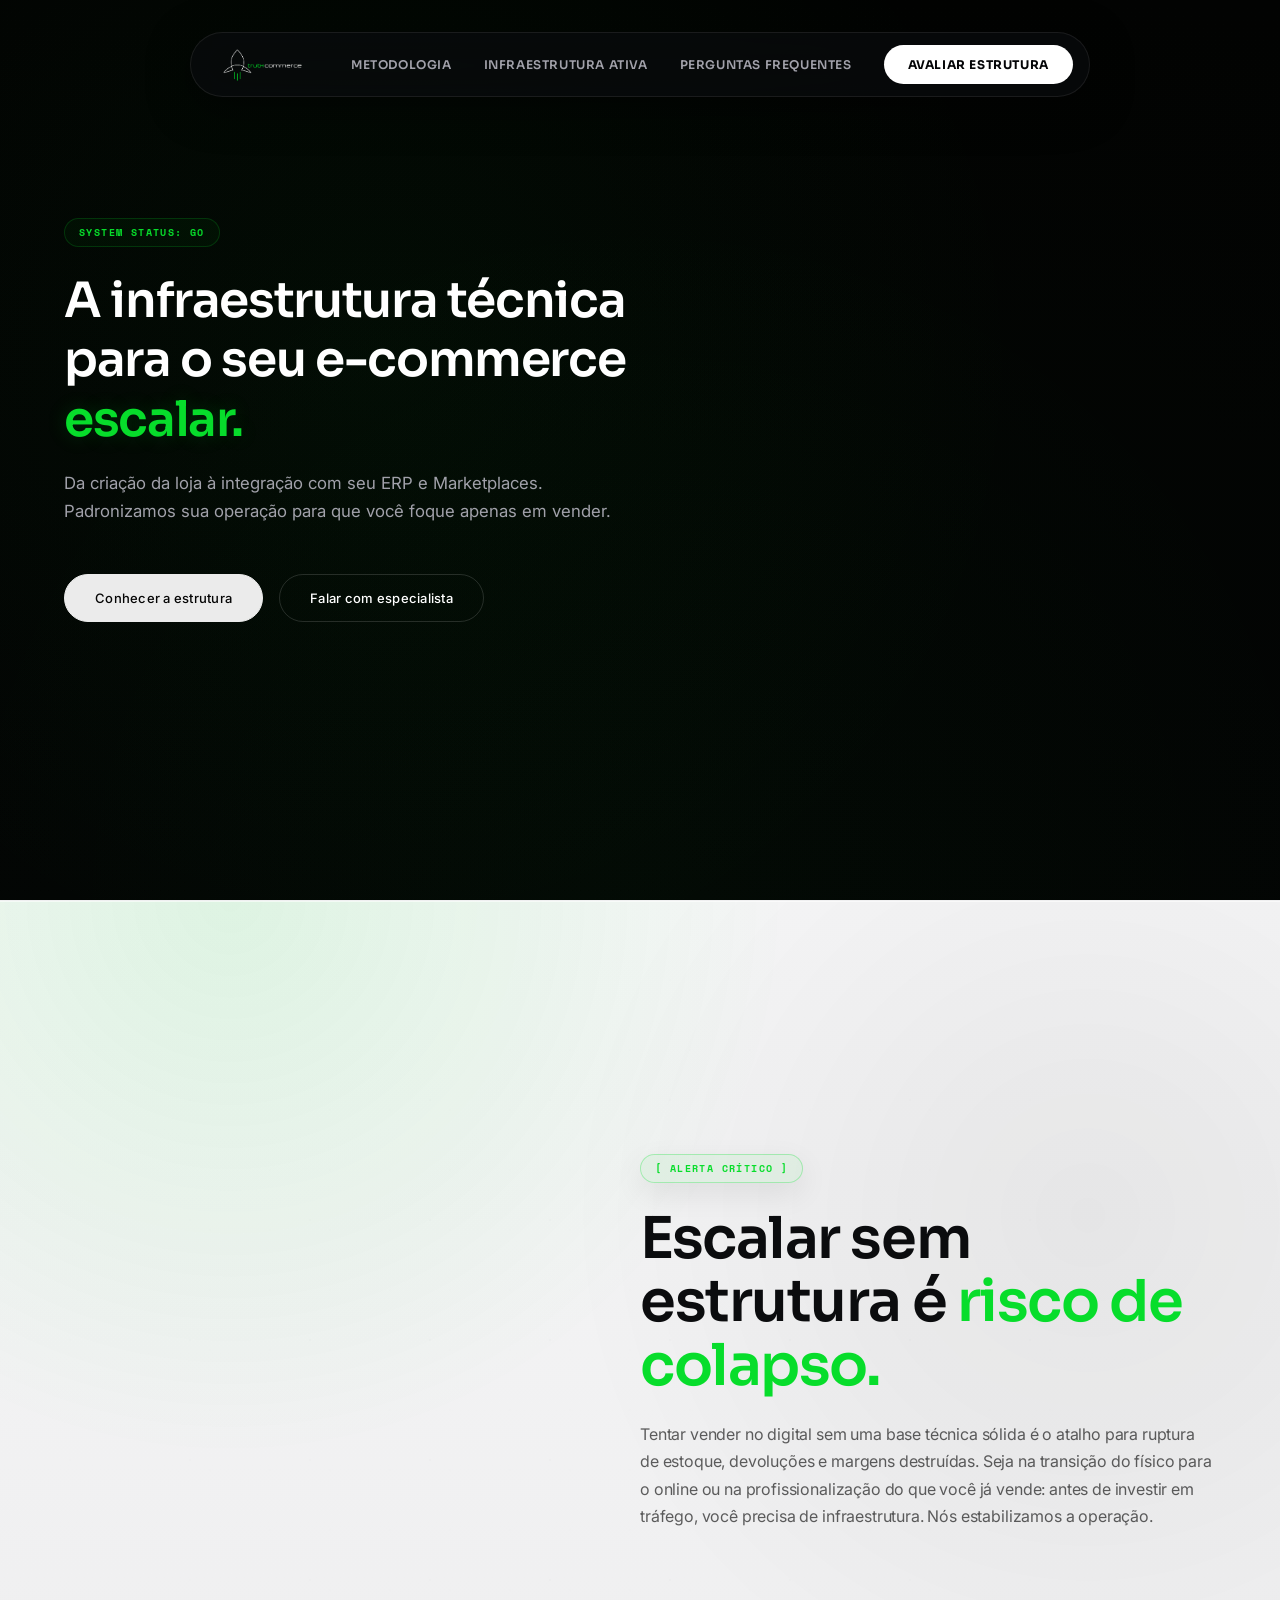
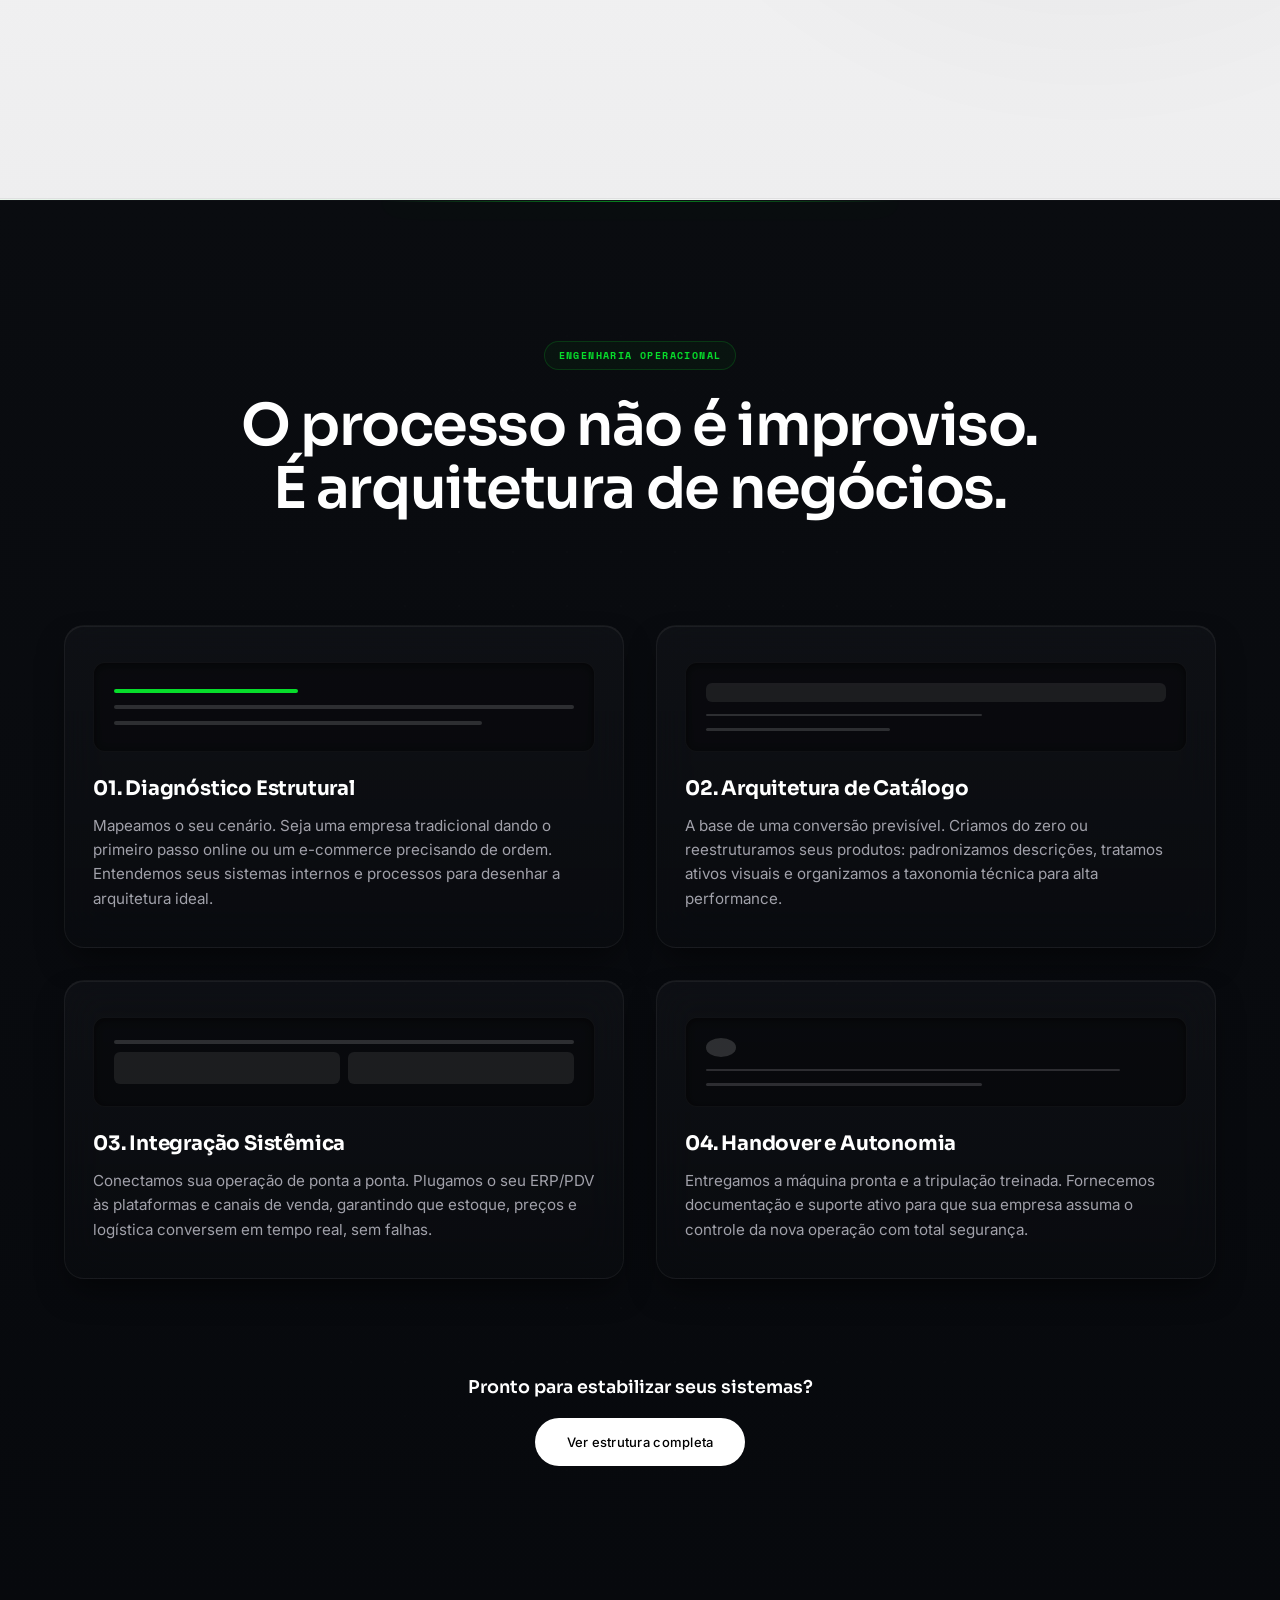
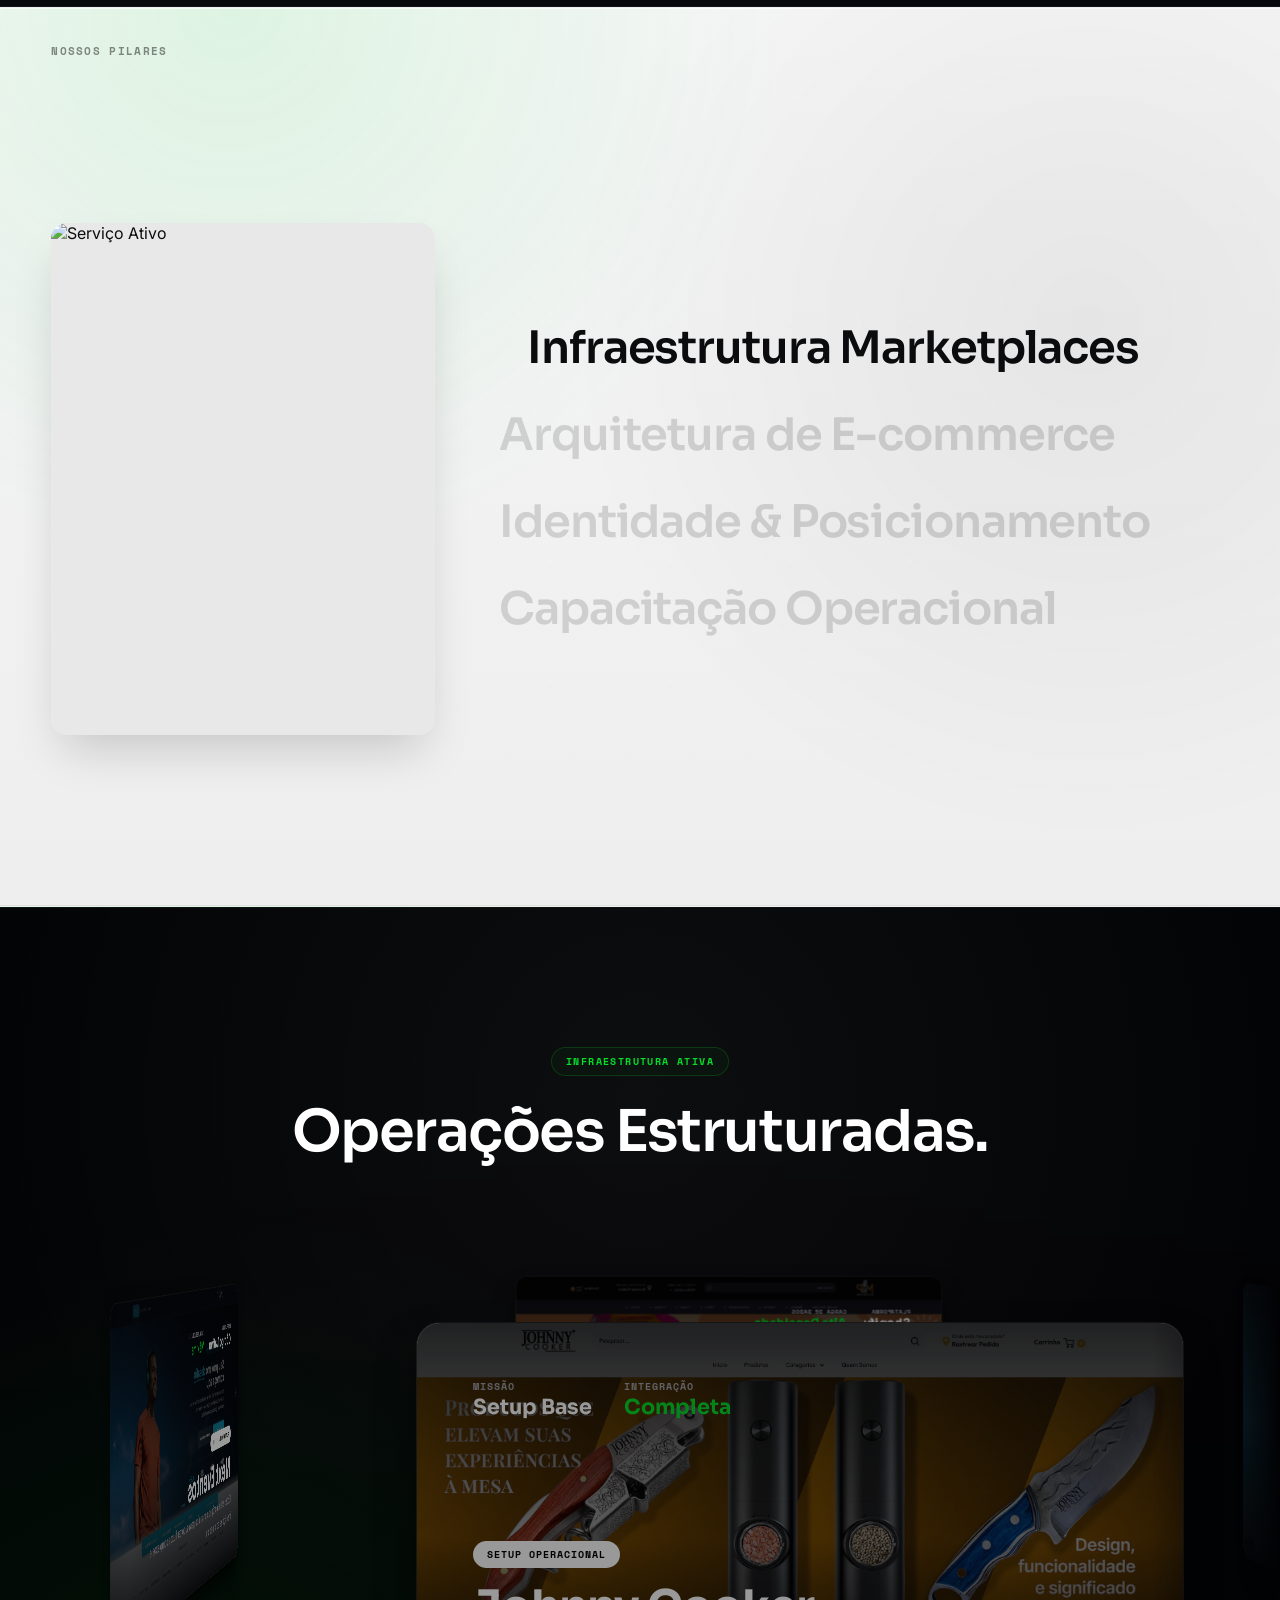
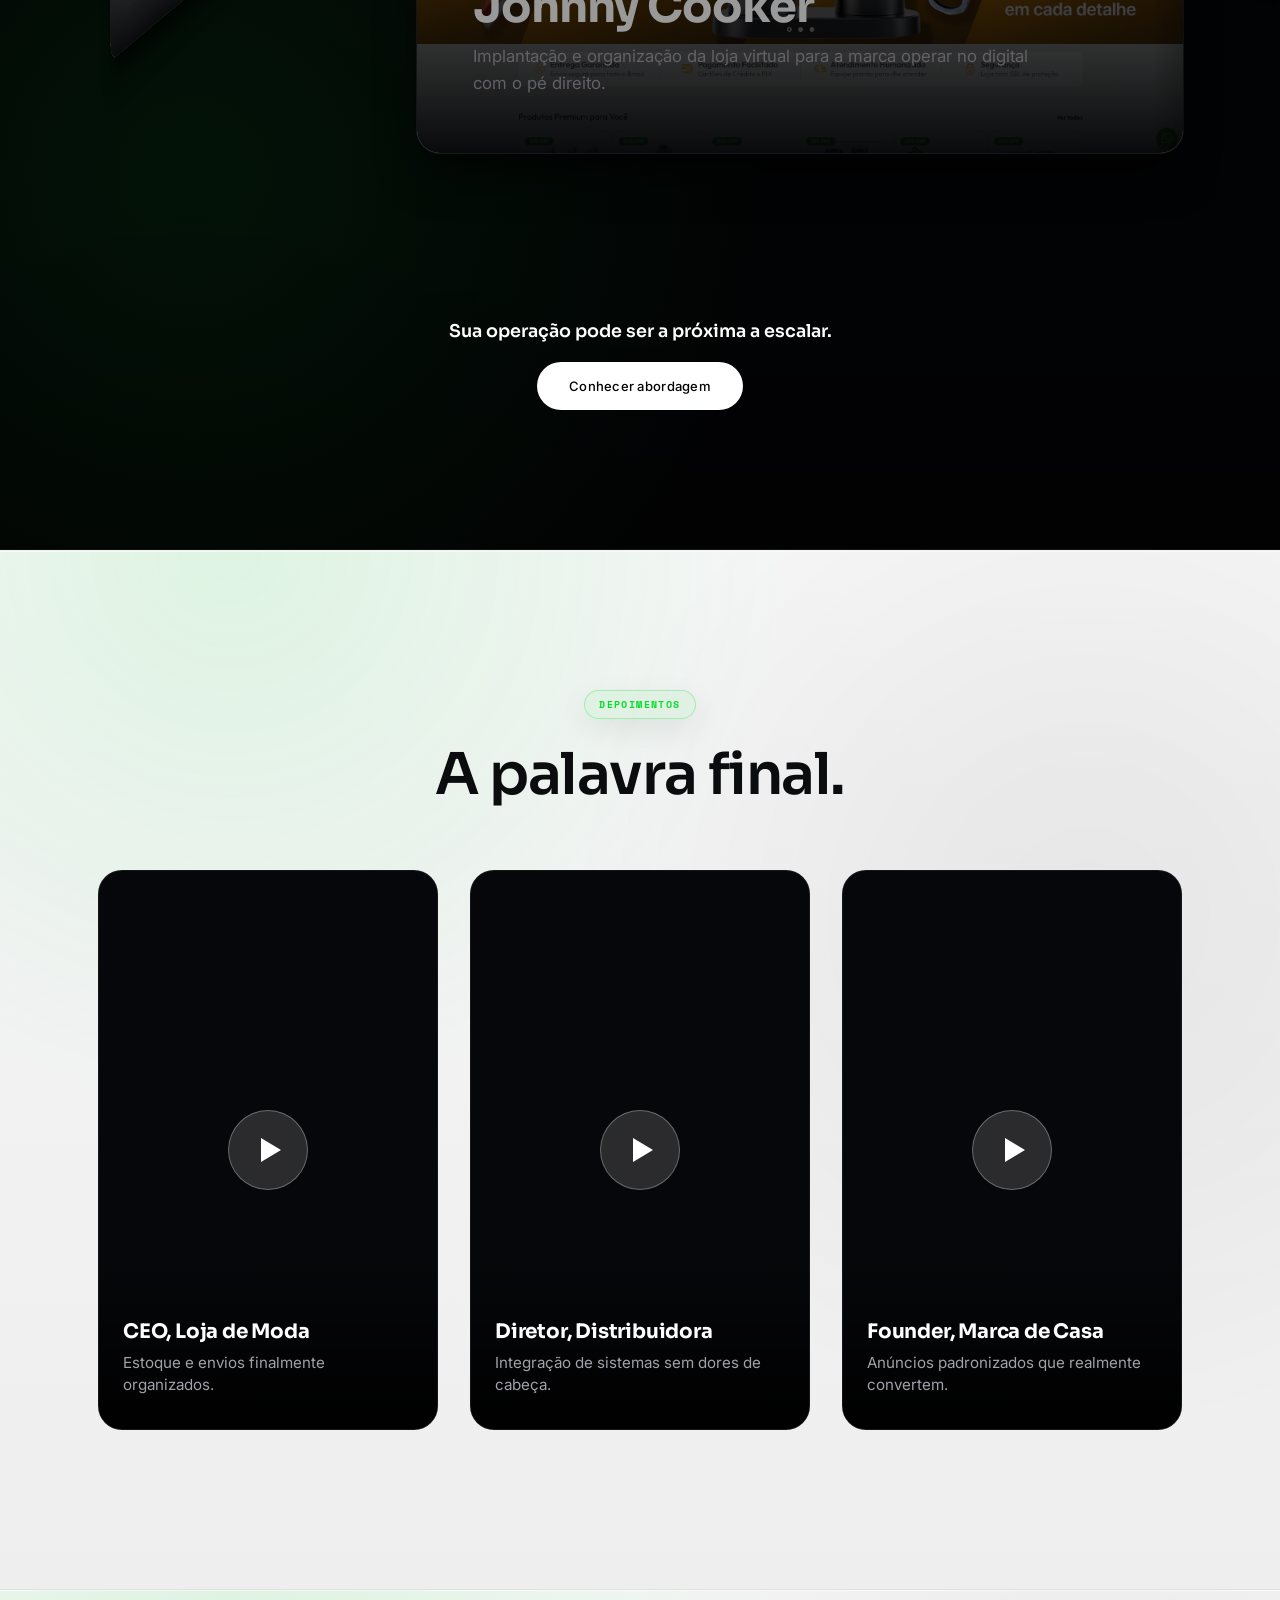
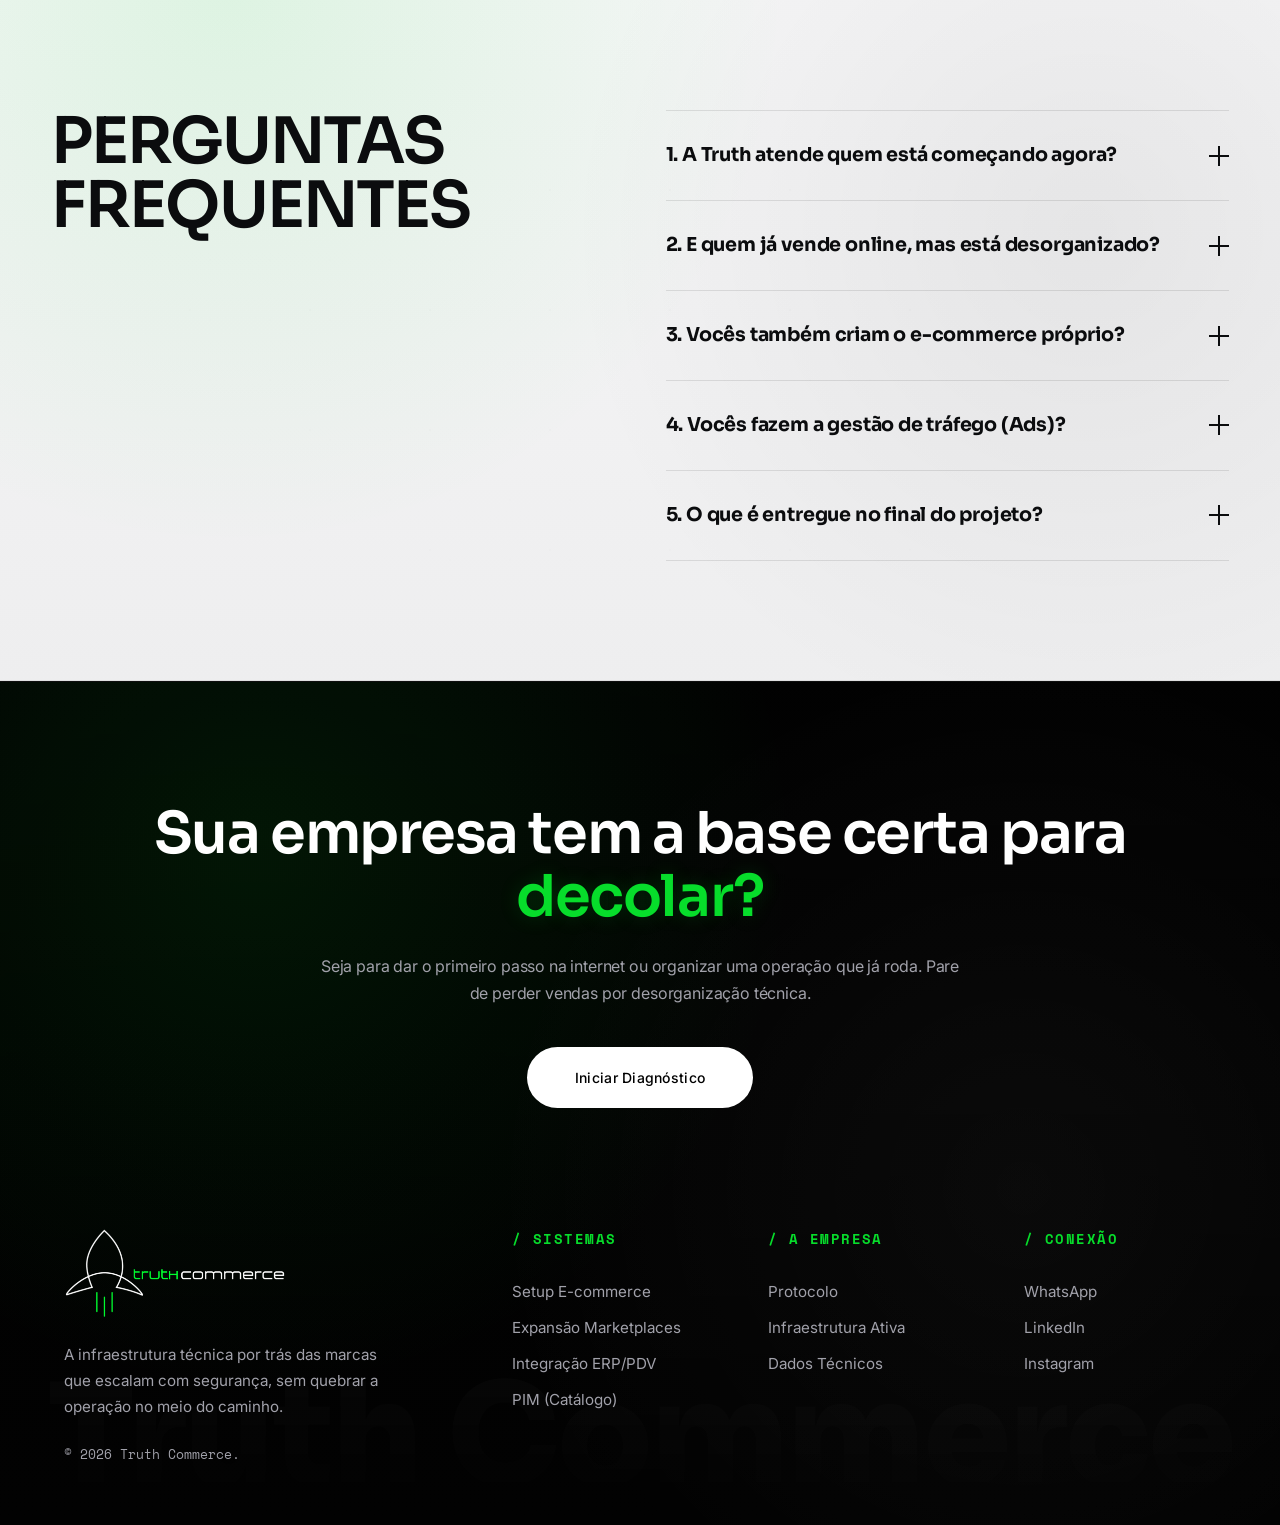
==== index.html @ 48ca8125 "adicionando todo o site truth" ====
<!doctype html>

<html lang="pt-br">

<head>

<meta charset="utf-8" />

<meta name="viewport" content="width=device-width,initial-scale=1" />

<title>Truth Commerce | A fundação da escala digital.</title>



<link rel="preconnect" href="https://fonts.googleapis.com">

<link rel="preconnect" href="https://fonts.gstatic.com" crossorigin>

<link href="https://fonts.googleapis.com/css2?family=Sora:wght@300;400;600;700;800&family=Space+Mono:wght@400;700&family=Inter:wght@400;500;600&display=swap" rel="stylesheet">

<script src="https://cdnjs.cloudflare.com/ajax/libs/three.js/r128/three.min.js"></script>

<script src="https://cdn.jsdelivr.net/npm/three@0.128.0/examples/js/loaders/GLTFLoader.js"></script>

<script src="https://cdnjs.cloudflare.com/ajax/libs/gsap/3.12.5/gsap.min.js"></script>

<script src="https://cdnjs.cloudflare.com/ajax/libs/gsap/3.12.5/ScrollTrigger.min.js"></script>



<style>

/* =========================================

   1. VARIÁVEIS - ESTÉTICA FRAMER PREMIUM

========================================= */

:root {

  --bg-base: #040507;

  --bg-surface: #0a0c10;

  --green: #07dd2b;

  --green-glow: rgba(7, 221, 43, 0.12); /* Reduzido — menos neon */

  --text-main: #FFFFFF;

  --text-muted: #A1A1AA;

  --border-light: rgba(255, 255, 255, 0.06);

  /* Motion tokens */

  --ease-snappy: cubic-bezier(0.2, 0.8, 0.2, 1);

  --ease-smooth: cubic-bezier(0.16, 1, 0.3, 1);

}



* { box-sizing: border-box; }

html { scroll-behavior: smooth; }



body {

  margin: 0;

  font-family: 'Inter', sans-serif;

  background-color: var(--bg-base);

  color: var(--text-main);

  overflow-x: hidden;

  -webkit-font-smoothing: antialiased;

  -moz-osx-font-smoothing: grayscale;

}



/* =========================================

   2. AMBIENTE E ILUMINAÇÃO (O SEGREDO DO FRAMER)

========================================= */

/* Fundo Noise Sutil */

body::before {

  content: "";

  position: fixed; inset: 0; z-index: 1; pointer-events: none;

  background-image: url("data:image/svg+xml,%3Csvg viewBox='0 0 200 200' xmlns='http://www.w3.org/2000/svg'%3E%3Cfilter id='noiseFilter'%3E%3CfeTurbulence type='fractalNoise' baseFrequency='0.8' numOctaves='3' stitchTiles='stitch'/%3E%3C/filter%3E%3Crect width='100%25' height='100%25' filter='url(%23noiseFilter)' opacity='0.03'/%3E%3C/svg%3E");

  opacity: 0.25;

}



/* Flares e Luzes Difusas de Fundo */

.ambient-lighting {

  position: fixed; inset: 0; z-index: 0; pointer-events: none;

  background: 

    /* Flare Verde Topo Direito */

    radial-gradient(1000px circle at 85% 0%, rgba(7, 221, 43, 0.08), transparent 100%),

    /* Flare Prata Meio Esquerda */

    radial-gradient(800px circle at -10% 40%, rgba(255, 255, 255, 0.03), transparent 100%),

    /* Flare Verde Rodapé */

    radial-gradient(1200px circle at 50% 110%, rgba(7, 221, 43, 0.06), transparent 100%);

  filter: blur(60px);

}



/* Tech Grid suave */

.tech-grid {

  position: fixed; inset: 0; z-index: 0; pointer-events: none;

  background-size: 80px 80px;

  background-image: 

    linear-gradient(to right, rgba(255, 255, 255, 0.015) 1px, transparent 1px),

    linear-gradient(to bottom, rgba(255, 255, 255, 0.015) 1px, transparent 1px);

  -webkit-mask-image: radial-gradient(ellipse at center, black 10%, transparent 70%);

  mask-image: radial-gradient(ellipse at center, black 10%, transparent 70%);

}



/* =========================================

   3. TIPOGRAFIA & BOTÕES DE ALTO PADRÃO

========================================= */

section { position: relative; width: 100%; max-width: 1300px; margin: 0 auto; padding: 140px 5%; z-index: 2; }

.text-center { text-align: center; } .text-left { text-align: left; }



/* =========================================

   3.1. SECTION SKINS (variação de fundo por seção)

   - Mantém o "ambiente" global, mas dá identidade própria a cada bloco

========================================= */

.section-skin { isolation: isolate; }

.section-skin::before,

.section-skin::after {

  content: "";

  position: absolute;

  top: 0;

  bottom: 0;

  left: 50%;

  width: 100vw;

  transform: translateX(-50%);

  z-index: 0;

  pointer-events: none;

}

.section-skin > * { position: relative; z-index: 1; }



/* HERO: flare e vinheta suave */

.skin-hero::before {

  background:

    radial-gradient(900px circle at 25% 30%, rgba(7, 221, 43, 0.10), transparent 60%),

    radial-gradient(700px circle at 80% 20%, rgba(255, 255, 255, 0.05), transparent 55%),

    linear-gradient(180deg, rgba(255,255,255,0.02), transparent 35%, rgba(0,0,0,0.35) 100%);

}

.skin-hero::after {

  background: radial-gradient(1200px circle at 50% 100%, rgba(7, 221, 43, 0.08), transparent 65%);

  opacity: 0.9;

}



/* ALERTA: “capítulo” com brilho limpo */

.skin-alert::before {

  background:

    linear-gradient(180deg, rgba(255,255,255,0.03), transparent 25%, transparent 75%, rgba(255,255,255,0.02) 100%),

    radial-gradient(900px circle at 15% 40%, rgba(255,255,255,0.05), transparent 60%);

  border-top: 1px solid rgba(255,255,255,0.06);

  border-bottom: 1px solid rgba(255,255,255,0.04);

}

.skin-alert::after {

  background: radial-gradient(900px circle at 85% 40%, rgba(7, 221, 43, 0.07), transparent 65%);

  opacity: 0.7;

}



/* MÉTODO (surface) com textura pontilhada */

.skin-metodo {

  background: linear-gradient(180deg, #0a0c10 0%, #07090d 100%);

}

.skin-metodo::after {

  background-image:

    radial-gradient(rgba(255,255,255,0.06) 1px, transparent 1px),

    radial-gradient(rgba(7,221,43,0.05) 1px, transparent 1px);

  background-size: 54px 54px, 90px 90px;

  background-position: 0 0, 20px 30px;

  -webkit-mask-image: radial-gradient(ellipse at center, black 25%, transparent 72%);

  mask-image: radial-gradient(ellipse at center, black 25%, transparent 72%);

  opacity: 0.22;

}



/* SERVIÇOS: listras diagonais bem sutis + flare verde */

.skin-services::before {

  background:

    radial-gradient(900px circle at 80% 35%, rgba(7, 221, 43, 0.10), transparent 60%),

    linear-gradient(180deg, rgba(255,255,255,0.02), rgba(0,0,0,0) 45%, rgba(255,255,255,0.01) 100%);

  border-top: 1px solid rgba(255,255,255,0.05);

  border-bottom: 1px solid rgba(255,255,255,0.05);

}

.skin-services::after {

  background: repeating-linear-gradient(

    135deg,

    rgba(255,255,255,0.05) 0px,

    rgba(255,255,255,0.05) 1px,

    transparent 1px,

    transparent 14px

  );

  opacity: 0.05;

}



/* PROJETOS: campo “estelar” discreto (sem ficar verde) */

.skin-projects::before {

  background:

    radial-gradient(1100px circle at 50% 15%, rgba(255,255,255,0.04), transparent 60%),

    radial-gradient(900px circle at 15% 70%, rgba(7, 221, 43, 0.07), transparent 65%),

    linear-gradient(180deg, rgba(0,0,0,0.10), rgba(0,0,0,0.45) 100%);

  border-top: 1px solid rgba(255,255,255,0.05);

  border-bottom: 1px solid rgba(255,255,255,0.05);

}

.skin-projects::after {

  background-image:

    radial-gradient(rgba(255,255,255,0.10) 1px, transparent 1px),

    radial-gradient(rgba(255,255,255,0.05) 1px, transparent 1px);

  background-size: 120px 120px, 60px 60px;

  background-position: 10px 20px, 0 0;

  opacity: 0.08;

  -webkit-mask-image: radial-gradient(ellipse at center, black 30%, transparent 78%);

  mask-image: radial-gradient(ellipse at center, black 30%, transparent 78%);

}



/* DEPOIMENTOS: superfície um pouco mais “clean” */

.skin-testimonials::before {

  background:

    linear-gradient(180deg, rgba(255,255,255,0.02), rgba(10,12,16,0.15) 50%, rgba(0,0,0,0.25) 100%),

    radial-gradient(900px circle at 30% 60%, rgba(255,255,255,0.05), transparent 60%);

  border-top: 1px solid rgba(255,255,255,0.05);

}



/* FAQ (Innoflow: tema claro, layout clean, sem "surface" complexa) */

.skin-faq {

  /* Nenhum efeito; seção controlada pela classe .theme-light */

  background: transparent;

}



/* =========================================

   3.2. TEMA CLARO (Astra-like)

   - Seções claras de “respiro” (branco/cinza), mantendo o verde como acento

========================================= */

.theme-light {

  color: #0b0c0e;

}

.theme-light::before {

  background:

    radial-gradient(900px circle at 18% 0%, rgba(7, 221, 43, 0.10), transparent 62%),

    radial-gradient(900px circle at 85% 35%, rgba(0, 0, 0, 0.06), transparent 58%),

    linear-gradient(180deg, #f6f6f7 0%, #eeeeef 100%);

  box-shadow:

    inset 0 1px 0 rgba(255,255,255,0.6),

    inset 0 -1px 0 rgba(0,0,0,0.06);

}

.theme-light::after {

  background-image:

    radial-gradient(rgba(0,0,0,0.12) 1px, transparent 1px),

    radial-gradient(rgba(0,0,0,0.06) 1px, transparent 1px);

  background-size: 120px 120px, 60px 60px;

  background-position: 10px 20px, 0 0;

  opacity: 0.10;

  -webkit-mask-image: radial-gradient(ellipse at center, black 35%, transparent 80%);

  mask-image: radial-gradient(ellipse at center, black 35%, transparent 80%);

}



/* Ajustes tipográficos/elementos dentro de seções claras */

.theme-light .title-huge,

.theme-light .title-medium { color: #0b0c0e; }

.theme-light .subtext { color: rgba(0,0,0,0.62); }

.theme-light .accent { color: var(--green); text-shadow: none; }

.theme-light .cta-pre-text { color: #0b0c0e; }



.theme-light .tag {

  color: var(--green);

  border-color: rgba(7, 221, 43, 0.28);

  background: rgba(7, 221, 43, 0.06);

  box-shadow: 0 10px 30px rgba(0,0,0,0.08);

}



.theme-light .btn {

  color: #0b0c0e;

  background: rgba(255,255,255,0.70);

  border: 1px solid rgba(0,0,0,0.14);

}

.theme-light .btn:hover {

  background: rgba(255,255,255,0.90);

}

.theme-light .btn.primary {

  background: #0b0c0e;

  color: #fff;

  border: none;

}

.theme-light .btn.primary:hover {

  background: var(--green);

  color: #000;

}



.title-huge { font-family: 'Sora', sans-serif; font-size: clamp(2.8rem, 5.5vw, 5.5rem); font-weight: 600; line-height: 1.08; letter-spacing: -0.035em; margin: 0; }

.title-medium { font-family: 'Sora', sans-serif; font-size: clamp(2.2rem, 4.5vw, 3.75rem); font-weight: 600; line-height: 1.1; letter-spacing: -0.025em; margin: 0 0 24px 0; }

.accent { color: var(--green); text-shadow: 0 0 20px rgba(7,221,43,0.18); }



.subtext { font-size: clamp(1rem, 1.2vw, 1.15rem); color: var(--text-muted); max-width: 650px; line-height: 1.7; font-weight: 400; letter-spacing: -0.01em; }

.subtext.center { margin: 24px auto 0; }



.tag { 

  display: inline-block; font-family: 'Space Mono', monospace; font-size: 10px; color: var(--green); text-transform: uppercase; letter-spacing: 0.14em; 

  border: 1px solid rgba(7, 221, 43, 0.18); padding: 6px 14px; border-radius: 100px; margin-bottom: 24px; background: rgba(7, 221, 43, 0.04); font-weight: 700;

  box-shadow: none;

}

.cta-pre-text { font-family: 'Sora', sans-serif; font-size: 1.1rem; color: #fff; font-weight: 600; margin-bottom: 20px; }



.actions { margin-top: 48px; display: flex; gap: 16px; justify-content: center; flex-wrap: wrap; }

.actions.left { justify-content: flex-start; }



/* Botões Premium */

.btn { 

  font-family: 'Inter', sans-serif; font-size: 13px; font-weight: 500; letter-spacing: 0.02em; text-decoration: none; 

  padding: 16px 32px; display: inline-flex; align-items: center; justify-content: center; transition: all 0.3s var(--ease-smooth); 

  border: 1px solid rgba(255,255,255,0.1); color: #fff; background: rgba(255,255,255,0.04); border-radius: 100px; backdrop-filter: blur(10px);

}

.btn.primary { background: #fff; color: #000; border: none; }

.btn:hover { background: rgba(255,255,255,0.09); transform: translateY(-1px); }

.btn.primary:hover { background: var(--green); color: #000; box-shadow: 0 8px 24px rgba(7, 221, 43, 0.22); }



/* =========================================

   4. SMART HEADER (Glassmorphism)

========================================= */

.header { position: fixed; top: 32px; left: 50%; transform: translateX(-50%); z-index: 100; transition: transform 0.4s cubic-bezier(0.16, 1, 0.3, 1); width: 90%; max-width: 1000px; display: flex; justify-content: center;}

.header.header-hidden { transform: translate(-50%, -150%); }



.nav-pill { display: flex; align-items: center; gap: 32px; padding: 12px 16px 12px 32px; border-radius: 999px; background: rgba(10, 12, 16, 0.6); backdrop-filter: blur(24px); -webkit-backdrop-filter: blur(24px); border: 1px solid rgba(255,255,255,0.08); box-shadow: 0 10px 40px rgba(0,0,0,0.5); }

.logo-link { display: flex; align-items: center; margin-right: 16px; }

.logo-header { height: 32px; width: auto; transition: transform 0.3s ease; }

.logo-link:hover .logo-header { transform: scale(1.05); }



.nav-pill a:not(.logo-link) { text-decoration: none; color: var(--text-muted); font-family: 'Sora', sans-serif; font-size: 12px; font-weight: 600; text-transform: uppercase; letter-spacing: 0.05em; transition: color 0.2s; }

.nav-pill a:hover:not(.logo-link) { color: #fff; }

.nav-cta { background: var(--text-main) !important; color: var(--bg-base) !important; padding: 12px 24px; border-radius: 999px; font-weight: 700 !important; }

.nav-cta:hover { background: var(--green) !important; box-shadow: 0 0 20px rgba(7, 221, 43, 0.3); }



@media (max-width: 768px) { .nav-pill a:not(.nav-cta):not(.logo-link) { display: none; } .nav-pill { gap: 16px; padding: 8px 12px 8px 24px; } }



/* =========================================

   NOVO HERO: AGÊNCIA TÉCNICA PREMIUM

========================================= */



/* Fundo: Gradiente profundo verde escuro com transição suave (menos glow) */

.skin-hero::before {

  background: 

    radial-gradient(1000px circle at 30% 40%, rgba(7, 221, 43, 0.04), transparent 65%),

    radial-gradient(800px circle at 80% 60%, rgba(2, 5, 3, 0.8), transparent 70%),

    linear-gradient(180deg, #020302 0%, #030504 100%);

  opacity: 1;

}

.skin-hero::after {

  background: radial-gradient(1200px circle at 50% 100%, rgba(7, 221, 43, 0.03), transparent 60%);

  opacity: 0.8;

}



/* Hero override: permite que o foguete ultrapasse a borda da seção no parallax */

.hero-wrapper.section-skin {

  isolation: auto;

  overflow: visible;

}



/* Layout: Mais respiro lateral, menos densidade no texto */

.hero-wrapper { min-height: 100vh; display: flex; align-items: center; justify-content: center; position: relative; padding-top: 80px; overflow: visible; z-index: 20; }

.hero-container { position: relative; z-index: 2; width: 100%; display: flex; align-items: center; justify-content: space-between; gap: 80px; overflow: visible; }

.hero-content { flex: 1; max-width: 680px; }



/* Tipografia: controlada, hierarquia clara, sem uppercase */

.hero-title { 

  font-family: 'Sora', sans-serif; 

  font-size: clamp(2.1rem, 3.8vw, 3.9rem); 

  font-weight: 600; 

  line-height: 1.22; 

  letter-spacing: -0.028em; 

  margin: 0 0 20px 0; 

  color: var(--text-main);

  max-width: 600px;

}

.hero-subheadline { 

  font-family: 'Inter', sans-serif; 

  font-size: clamp(1.05rem, 1.2vw, 1.15rem); 

  color: var(--text-muted); 

  max-width: 560px; 

  line-height: 1.7; 

  font-weight: 400; 

  margin-bottom: 48px; 

}



/* Botões Institucionais Premium */

.hero-actions { display: flex; gap: 16px; justify-content: flex-start; flex-wrap: wrap; }

/* Botões Hero — consistentes com o sistema global */

.btn-hero { 

  font-family: 'Inter', sans-serif; font-size: 13px; font-weight: 500; text-decoration: none; 

  padding: 15px 30px; display: inline-flex; align-items: center; justify-content: center; 

  transition: all 0.3s var(--ease-smooth); border-radius: 100px; letter-spacing: 0.02em;

}

.btn-solid { background: #EBEBEB; color: #050505; border: 1px solid #EBEBEB; }

.btn-solid:hover { background: #FFFFFF; transform: translateY(-1px); }

.btn-outline { background: transparent; color: var(--text-main); border: 1px solid rgba(255, 255, 255, 0.14); }

.btn-outline:hover { background: rgba(255, 255, 255, 0.06); border-color: rgba(255, 255, 255, 0.28); transform: translateY(-1px); }



/* Elemento 3D: Global Fixed Canvas */

.rocket-wrapper {
  position: absolute !important;
  top: 0 !important;
  left: 0 !important;
  width: 100vw !important;
  height: 200vh !important; /* Covers Hero + Alerta exactly */
  pointer-events: none !important;
  z-index: 50 !important;
  display: flex;
  align-items: flex-start;
  justify-content: center;
  overflow: visible;
}
.core-3d-wrapper {
  position: sticky !important;
  top: 0 !important;
  width: 100vw !important;
  height: 100vh !important;
  display: flex;
  align-items: center;
  justify-content: center;
}

.core-3d-blur { display: none; }



/* Ensure hero text stays clickable ABOVE the 3D canvas */

.hero-content { position: relative; z-index: 100; }

.hero-wrapper.section-skin { overflow: visible; }

@media (max-width: 1024px) { 

  .hero-container { flex-direction: column; text-align: left; gap: 50px; } 

  .hero-content { align-items: flex-start; display: flex; flex-direction: column; z-index: 20; position: relative; }

}

/* =========================================

   6. SEÇÃO DE MÉTODO (Surface Contrast & Glass Cards)

========================================= */

.surface-section {

  background-color: var(--bg-surface);

  border-top: 1px solid rgba(255,255,255,0.03);

  border-bottom: 1px solid rgba(255,255,255,0.03);



  /* Full-bleed real (não herdar max-width/padding do selector `section`) */

  width: 100vw;

  max-width: none;

  margin: 0;

  margin-left: calc(-50vw + 50%);

  padding: 140px 0;



  position: relative;

  display: flex;

  justify-content: center;

}



/* A linha verde de brilho no topo da seção (Framer style) */

.surface-section::before {

  content: ''; position: absolute; top: 0; left: 50%; transform: translateX(-50%);

  width: 40%; height: 1px; background: linear-gradient(90deg, transparent, var(--green), transparent);

  box-shadow: 0 0 30px 2px var(--green-glow); opacity: 0.6;

}



.surface-content { width: 100%; max-width: 1300px; padding: 0 5%; margin: 0 auto; display: flex; flex-direction: column; align-items: center; position: relative; z-index: 2;}



/* ALERTA SECTION: Full-screen, light background, astronaut uses dark colors */

#alerta {
  min-height: 100vh;
  display: flex;
  align-items: center;
  justify-content: flex-end; /* Pushes text right */
  padding: 0 5%;
  position: relative;
  z-index: 5;
}

.alerta-text-content {

  width: 50%;

  max-width: 600px;

  pointer-events: auto;

  text-align: left;

}

@media (max-width: 1024px) { 

  #alerta { justify-content: center; }

  .alerta-text-content { width: 100%; text-align: center; }

}



.galilee-grid { display: grid; grid-template-columns: 1fr; gap: 32px; margin-top: 80px; width: 100%; align-items: stretch; }

@media (min-width: 720px) {

  .galilee-grid { grid-template-columns: repeat(2, minmax(0, 1fr)); }

}

@media (min-width: 1100px) {

  /* Desktop: 2 cards por linha (Ficam mais gordinhos e com respiro melhor) */

  .galilee-grid { grid-template-columns: repeat(2, minmax(0, 1fr)); gap: 32px; }

}



/* Card de vidro — versão clean premium */

.galilee-card {

  background: linear-gradient(180deg, rgba(22, 24, 29, 0.45) 0%, rgba(10, 12, 16, 0.65) 100%);

  border: 1px solid rgba(255, 255, 255, 0.05);

  box-shadow: inset 0 1px 0 rgba(255, 255, 255, 0.06), 0 16px 32px -8px rgba(0, 0, 0, 0.55);

  border-radius: 20px; padding: 36px 28px;

  backdrop-filter: blur(20px); -webkit-backdrop-filter: blur(20px);

  display: flex; flex-direction: column; position: relative; transition: transform 0.35s var(--ease-smooth), border-color 0.35s ease, box-shadow 0.35s ease; overflow: hidden;

}



.galilee-card:hover {

  transform: translateY(-5px); border-color: rgba(7, 221, 43, 0.2);

  box-shadow: inset 0 1px 0 rgba(255, 255, 255, 0.08), 0 20px 40px -8px rgba(0, 0, 0, 0.7);

}



/* MODIFICAÇÃO: Altura do desenho visual reduzida para o card não ficar tão esticado verticalmente */

.galilee-visual {

  width: 100%; height: 90px; min-height: 90px; /* Altura reduzida */

  flex-shrink: 0; background: rgba(0, 0, 0, 0.3); border-radius: 12px; 

  border: 1px solid rgba(255, 255, 255, 0.03); box-shadow: inset 0 2px 10px rgba(0,0,0,0.5); 

  display: flex; flex-direction: column; justify-content: center; padding: 20px; gap: 12px; margin-bottom: 24px;

}

.g-line { height: 4px; background: rgba(255, 255, 255, 0.15); border-radius: 99px; }

.g-box { height: 32px; background: rgba(255, 255, 255, 0.08); border-radius: 6px; width: 100%; }



.galilee-text { display: flex; flex-direction: column; flex-grow: 1; text-align: left;}

.galilee-text h3 { font-family: 'Sora', sans-serif; font-size: 1.25rem; font-weight: 700; margin: 0 0 12px 0; color: #fff; line-height: 1.3; letter-spacing: -0.01em; }

.galilee-text p { color: var(--text-muted); margin: 0; font-size: 0.95rem; line-height: 1.6; }



/* =========================================

   7. SERVIÇOS (Innoflow: 2 col, seção 100vh)

========================================= */

#servicos {

  /* Override do `section { ... }` global */

  width: 100vw;

  max-width: none;

  margin: 0;

  margin-left: calc(-50vw + 50%);



  /* 1 tela */

  height: 100vh;



  /* Espaçamento menor (antes ficava “gigante”) */

  padding: clamp(24px, 4vh, 56px) clamp(18px, 4vw, 80px);

  box-sizing: border-box;



  display: flex;

  justify-content: center;

}



.services-outer {

  width: 100%;

  max-width: 1300px;

  height: 100%;

  margin: 0 auto;



  display: grid;

  grid-template-rows: auto 1fr;

  row-gap: clamp(16px, 3vh, 32px);

}



.services-label {

  font-family: 'Space Mono', monospace;

  font-size: 11px;

  text-transform: uppercase;

  letter-spacing: 0.12em;

  font-weight: 700;

  color: rgba(0,0,0,0.45);

  display: block;

  margin: 0;

}



.services-container {

  display: grid;

  grid-template-columns: 1fr;

  gap: 32px;

  width: 100%;

  height: 100%;



  /* Foto centralizada em relação ao bloco de títulos */

  align-items: center;

}

@media (min-width: 900px) {

  .services-container {

    grid-template-columns: clamp(320px, 30vw, 420px) minmax(0, 1fr);

    gap: clamp(32px, 5vw, 88px);

  }

}



.services-img-col {

  height: 100%;

  display: flex;

  align-items: center;

  justify-content: center;

}



.services-img-wrapper {

  width: 100%;

  aspect-ratio: 3/4;

  border-radius: 16px;

  overflow: hidden;

  background: #e8e8e8;

  box-shadow: 0 24px 48px -12px rgba(0,0,0,0.18);

  display: block;

}

.services-img-wrapper img {

  width: 100%;

  height: 100%;

  object-fit: cover;

  transition: opacity 0.35s ease;

}

.services-list { list-style: none; padding: 0; margin: 0; }

.service-item {

  font-family: 'Sora', sans-serif; font-size: clamp(1.75rem, 3.5vw, 4rem); font-weight: 600;

  line-height: 1.05;

  cursor: pointer;

  letter-spacing: -0.025em;

  padding: 20px 0; display: block; color: rgba(0,0,0,0.14);

  transform: translateX(0);

  transition: color 0.35s var(--ease-smooth), transform 0.35s var(--ease-smooth);

}

.service-item:hover, .service-item.active {

  color: #0b0c0e;

  transform: translateX(28px);

}

.service-desc {

  margin: 12px 0 0 0;

  font-family: 'Inter', sans-serif;

  font-size: 0.95rem;

  line-height: 1.6;

  letter-spacing: normal;

  text-transform: none;

  color: rgba(0,0,0,0.56);

  max-height: 0;

  opacity: 0;

  overflow: hidden;

  transition: max-height 0.35s ease, opacity 0.35s ease;

}

.service-item:hover .service-desc,

.service-item.active .service-desc {

  max-height: 90px;

  opacity: 1;

}



/* =========================================

   8. PROJETOS (CARROSSEL 3D HORIZONTAL)

========================================= */

.carousel-container { display: flex; align-items: center; justify-content: center; width: 100vw; margin-left: calc(-50vw + 50%); height: 850px; overflow: hidden; -webkit-mask-image: linear-gradient(to right, transparent, black 10%, black 90%, transparent); mask-image: linear-gradient(to right, transparent, black 10%, black 90%, transparent); }

.carousel { --c-trans-dur: 400ms; --c-item-w: 54rem; --c-item-h: 31rem; --c-hover-scale: 1.05; --c-diameter: 120rem; --c-radius: calc(var(--c-diameter) / 2); --c-anim-dur: 45s; perspective: 2500px; perspective-origin: 50% 30%; width: var(--c-diameter); height: var(--c-diameter); position: relative; }

@media only screen and (max-width: 1440px) { .carousel-container { height: 700px; } .carousel { --c-item-w: 48rem; --c-item-h: 27rem; --c-diameter: 100rem; perspective: 2000px; } }

@media only screen and (max-width: 1024px) { .carousel-container { height: 550px; } .carousel { --c-item-w: 36rem; --c-item-h: 20rem; --c-diameter: 80rem; perspective: 1500px; } }

@media only screen and (max-width: 768px) { .carousel-container { height: 400px; } .carousel { --c-item-w: 24rem; --c-item-h: 14rem; --c-diameter: 50rem; perspective: 1000px; } }



.carousel-rotation-direction { --z: calc(var(--c-radius) * -1); transform: translateZ(var(--z)); transform-style: preserve-3d; position: absolute; inset: 0; }

.carousel-item-wrapper { transform-style: inherit; width: inherit; height: inherit; list-style-type: none; position: relative; margin: 0; padding: 0; animation: carousel-spin var(--c-anim-dur) linear infinite; }

@keyframes carousel-spin { 0% { transform: rotateY(0deg); } 100% { transform: rotateY(360deg); } }

.carousel-item-wrapper:has(.carousel-item:hover) { animation-play-state: paused; }



.carousel-item { --rotation: calc(360 / var(--_num-elements) * var(--_index) * 1deg); left: calc(var(--c-radius) - var(--c-item-w) / 2); top: calc(var(--c-radius) - var(--c-item-h) / 2); transform: rotateY(var(--rotation)) translateZ(var(--c-radius)); transform-style: inherit; width: var(--c-item-w); height: var(--c-item-h); transition: all var(--c-trans-dur); position: absolute; border-radius: 24px; }

.carousel-item:hover { transform: rotateY(var(--rotation)) translateZ(calc(var(--c-radius) * var(--c-hover-scale))); }



.carousel-card-inner { 

  display: flex; flex-direction: column; justify-content: space-between; width: 100%; height: 100%; 

  background: linear-gradient(180deg, rgba(25, 28, 33, 0.7) 0%, rgba(12, 14, 18, 0.9) 100%);

  border-radius: 24px; overflow: hidden; border: 1px solid rgba(255, 255, 255, 0.08); 

  box-shadow: inset 0 1px 1px rgba(255, 255, 255, 0.1), 0 24px 48px -12px rgba(0, 0, 0, 0.9);

  position: relative; text-decoration: none; padding: 56px; box-sizing: border-box; transition: all var(--c-trans-dur); filter: brightness(0.6); 

}

.carousel-item:hover .carousel-card-inner { filter: brightness(1); border-color: rgba(7, 221, 43, 0.4); box-shadow: inset 0 1px 1px rgba(255, 255, 255, 0.2), 0 0 40px rgba(7, 221, 43, 0.15); }



.case-video-3d { position: absolute; inset: 0; width: 100%; height: 100%; object-fit: cover; z-index: 0; }

.video-overlay-3d { position: absolute; inset: 0; background: linear-gradient(to top, rgba(4,5,7,0.95) 0%, rgba(4,5,7,0.4) 50%, rgba(4,5,7,0.8) 100%); z-index: 1; }



.case-metrics { position: relative; z-index: 2; display: flex; gap: 32px; }

.metric-label { display:block; font-family: 'Space Mono', monospace; font-size:10px; color:var(--text-muted); text-transform:uppercase; font-weight:700; letter-spacing:1px; }

.metric-value { font-family: 'Sora', sans-serif; font-size:1.3rem; font-weight:700; color:#fff; }

.metric-value.accent-color { color: var(--green); }



.case-content { position: relative; z-index: 2; text-align: left;}

.case-tag { font-family: 'Space Mono', monospace; background:#fff; color:#000; padding:6px 14px; font-size:10px; font-weight:700; border-radius:100px; display:inline-block; margin-bottom:16px; text-transform:uppercase; letter-spacing: 1px;}

.case-title { font-family: 'Sora', sans-serif; font-size:clamp(2rem, 3.5vw, 3.5rem); font-weight:700; color:#fff; margin:0; line-height:1.05; letter-spacing:-0.025em;}

.case-desc { color:var(--text-muted); margin:12px 0 0 0; font-size:1.05rem; line-height:1.6; max-width:85%; }



/* =========================================

   9. DEPOIMENTOS (Centralizado e sem corte)

========================================= */

/* MODIFICAÇÃO: Removido scroll-x auto para que os cards quebrem a linha (wrap) e fiquem centralizados. Ninguém será cortado. */

.video-grid { display: flex; flex-wrap: wrap; justify-content: center; gap: 32px; margin-top: 64px; padding-bottom: 40px; }

.video-card { 

  position: relative; width: 320px; height: 520px; border-radius: 24px; 

  background: var(--bg-surface); border: 1px solid rgba(255, 255, 255, 0.05); 

  box-shadow: none;

  overflow: hidden; display: flex; align-items: center; justify-content: center; cursor: pointer; transition: all 0.4s ease; background-size: cover; background-position: center; 

}

@media(min-width: 1024px) { .video-card { width: 340px; height: 560px; } }

.video-card:hover { transform: translateY(-8px); border-color: rgba(7, 221, 43, 0.4); box-shadow: none; }

.video-card::before { content: ''; position: absolute; inset: 0; background: rgba(0,0,0,0.4); transition: background 0.4s; }

.video-card:hover::before { background: rgba(0,0,0,0.1); }



.play-btn { width: 80px; height: 80px; background: rgba(255, 255, 255, 0.15); backdrop-filter: blur(10px); border: 1px solid rgba(255, 255, 255, 0.3); border-radius: 50%; display: flex; align-items: center; justify-content: center; transition: all 0.3s; z-index: 2; }

.play-btn::after { content: ''; width: 0; height: 0; border-style: solid; border-width: 12px 0 12px 20px; border-color: transparent transparent transparent #fff; margin-left: 6px; }

.video-card:hover .play-btn { background: var(--green); border-color: var(--green); transform: scale(1.1); box-shadow: 0 10px 30px var(--green-glow); }

.video-card:hover .play-btn::after { border-color: transparent transparent transparent #000; }



.video-info { position: absolute; bottom: 0; left: 0; right: 0; z-index: 2; padding: 60px 24px 32px; background: linear-gradient(to top, rgba(0,0,0,0.95) 0%, rgba(0,0,0,0) 100%); text-align: left;}

.video-info h4 { font-family: 'Sora', sans-serif; margin: 0; font-size: 1.25rem; font-weight: 700; color: #fff; letter-spacing: -0.01em;}

.video-info p { margin: 8px 0 0 0; font-size: 0.95rem; color: var(--text-muted); line-height: 1.5;}



/* =========================================

   10. FAQ & FOOTER (Colados para evitar fundo vazado)

========================================= */

#faq {

  width: 100vw;

  max-width: none;

  margin: 0;

  margin-left: calc(-50vw + 50%);

  padding: 120px 0;

}



.faq-wrapper {

  display: grid;

  grid-template-columns: 1fr;

  gap: 48px;

  width: 100%;

  max-width: 1400px;

  margin: 0 auto;

  padding: 0 clamp(24px, 4vw, 80px);

  align-items: start;

}

@media (min-width: 900px) {

  .faq-wrapper {

    grid-template-columns: clamp(380px, 42vw, 680px) minmax(0, 1fr);

    gap: clamp(40px, 6vw, 120px);

  }

}



.faq-left-col { justify-self: start; transform: translateX(0); }



.faq-header-title {

  font-family: 'Sora', sans-serif;

  font-size: clamp(2.4rem, 5vw, 5rem);

  font-weight: 600;

  line-height: 1.0;

  letter-spacing: -0.03em;

  margin: 0;

  color: #0b0c0e;

  max-width: 100%;

}

.faq-list { width: 100%; display: flex; flex-direction: column; }

.faq-item { border-bottom: 1px solid rgba(0, 0, 0, 0.10); }

.faq-item:first-child { border-top: 1px solid rgba(0, 0, 0, 0.10); }



.faq-question {

  width: 100%; text-align: left; background: transparent; border: none;

  padding: 32px 0; font-family: 'Sora', sans-serif; font-size: 1.2rem; font-weight: 700;

  color: #0b0c0e; cursor: pointer; display: flex; justify-content: space-between; align-items: center;

  transition: color 0.3s ease; line-height: 1.3; letter-spacing: -0.01em;

}

.faq-question:hover { color: rgba(0,0,0,0.6); }

.faq-item.faq-open .faq-question { color: #0b0c0e; }



.faq-icon {

  width: 20px; height: 20px; position: relative; flex-shrink: 0; margin-left: 24px;

  transition: transform 0.3s ease;

}

.faq-icon::before,

.faq-icon::after {

  content: ''; position: absolute; top: 50%; left: 50%;

  background: currentColor; transition: transform 0.3s ease;

}

.faq-icon::before { width: 100%; height: 2px; transform: translate(-50%, -50%); }

.faq-icon::after { width: 2px; height: 100%; transform: translate(-50%, -50%); }

.faq-item.faq-open .faq-icon::after { transform: translate(-50%, -50%) rotate(90deg); opacity: 0; }



.faq-answer {

  max-height: 0;

  overflow: hidden;

  will-change: max-height;

  transition: max-height 280ms cubic-bezier(0.16, 1, 0.3, 1);

  color: rgba(0,0,0,0.62);

  line-height: 1.7;

  text-align: left;

}

.faq-answer-inner {

  padding-bottom: 32px;

  font-size: 1rem;

  opacity: 0;

  transform: translateY(-6px);

  transition: opacity 200ms ease, transform 260ms cubic-bezier(0.16, 1, 0.3, 1);

}

.faq-item.faq-open .faq-answer-inner {

  opacity: 1;

  transform: translateY(0);

}



.theme-light .faq-question { color: #0b0c0e; }

.theme-light .faq-question:hover { color: rgba(0,0,0,0.6); }

.theme-light .faq-answer { color: rgba(0,0,0,0.62); }

.theme-light .faq-item { border-color: rgba(0,0,0,0.10); }



/* MODIFICAÇÃO: margin-top: 0 para o footer não deixar buraco com o FAQ. O padding do FAQ faz o respiro. */

.footer { position: relative; padding: 120px 5% 60px; margin-top: 0; background: #020202; border-top: 1px solid rgba(255,255,255,0.05); display: flex; flex-direction: column; align-items: center; isolation: isolate; }

.footer::before {

  content: "";

  position: absolute;

  inset: 0;

  z-index: 0;

  pointer-events: none;

  background:

    radial-gradient(900px circle at 20% 20%, rgba(7, 221, 43, 0.10), transparent 60%),

    radial-gradient(900px circle at 80% 60%, rgba(255, 255, 255, 0.04), transparent 60%),

    linear-gradient(180deg, rgba(2,2,2,0.2), rgba(2,2,2,1) 100%);

  opacity: 0.9;

}

.footer > * { position: relative; z-index: 1; }

.footer-cta { text-align: center; margin-bottom: 120px; position: relative; z-index: 2; }

.footer-content { width: 100%; max-width: 1300px; display: grid; grid-template-columns: 1fr; gap: 64px; position: relative; z-index: 2; }

@media(min-width: 900px){ .footer-content { grid-template-columns: 2fr 1fr 1fr 1fr; } }

.logo-footer { height: 90px; width: auto; display: block; margin-bottom: 24px; }

.footer-brand p { color: var(--text-muted); font-size: 0.95rem; line-height: 1.7; max-width: 320px; margin: 0; }

.footer-col h4 { font-family: 'Space Mono', monospace; font-size: 0.9rem; text-transform: uppercase; letter-spacing: 0.1em; color: var(--green); margin: 0 0 32px 0; font-weight: 700; }

.footer-col ul { list-style: none; padding: 0; margin: 0; display: flex; flex-direction: column; gap: 16px; }

.footer-col a { color: var(--text-muted); text-decoration: none; font-size: 0.95rem; transition: color 0.2s; }

.footer-col a:hover { color: #fff; } 

.bgword { position: absolute; bottom: 0; left: 50%; transform: translateX(-50%); font-family: 'Sora', sans-serif; font-size: clamp(40px, 11vw, 150px); font-weight: 800; letter-spacing: -0.02em; color: rgba(255, 255, 255, 0.02); pointer-events: none; white-space: nowrap; z-index: 0; -webkit-mask-image: linear-gradient(to bottom, black 20%, transparent 100%); mask-image: linear-gradient(to bottom, black 20%, transparent 100%); }



/* UTILITÁRIOS */

.reveal { opacity: 0; transform: translateY(40px); transition: all 0.8s cubic-bezier(0.16, 1, 0.3, 1); }

.reveal.active { opacity: 1; transform: translateY(0); }

</style>

</head>



<body>



<div class="ambient-lighting"></div>

<div class="tech-grid"></div>



<!-- 3D Canvas: Direct child of body, outside all sections -->

<div class="rocket-wrapper">

  <div class="core-3d-wrapper">

    <div class="core-3d-blur"></div>

    <div id="canvas-3d-wrapper" style="width: 100%; height: 100%;"></div>

  </div>

</div>



<header class="header">

  <div class="nav-pill">

    <a href="#" class="logo-link">

      <img src="Logo Branca.png" alt="Truth Commerce" class="logo-header">

    </a>

    <a href="#metodo">Metodologia</a>

    <a href="#projetos">Infraestrutura Ativa</a>

    <a href="#faq">Perguntas Frequentes</a>

    <a href="https://wa.me/SEUNUMEROAQUI" target="_blank" class="nav-cta">Avaliar Estrutura</a>

  </div>

</header>



<section class="hero-wrapper section-skin skin-hero">

  <div class="hero-container">

    

    <div class="hero-content reveal">

      <div class="tag">System Status: Go</div>

      <h1 class="hero-title">A infraestrutura técnica para o seu e-commerce <span class="accent">escalar.</span></h1>

      <p class="hero-subheadline">Da criação da loja à integração com seu ERP e Marketplaces. Padronizamos sua operação para que você foque apenas em vender.</p>

      

      <div class="hero-actions">

        <a href="#metodo" class="btn-hero btn-solid">Conhecer a estrutura</a>

        <a href="https://wa.me/SEUNUMEROAQUI" target="_blank" class="btn-hero btn-outline">Falar com especialista</a>

      </div>

    </div>



  </div>

</section>



<section id="alerta" class="text-left section-skin skin-alert theme-light" style="max-width: none; width: 100%; margin: 0; padding: 0 5%;">

  <div class="alerta-text-content">

    <span class="tag reveal">[ ALERTA CRÍTICO ]</span>

    <h2 class="title-medium reveal">Escalar sem estrutura é <span class="accent">risco de colapso.</span></h2>

    <p class="subtext reveal">

      Tentar vender no digital sem uma base técnica sólida é o atalho para ruptura de estoque, devoluções e margens destruídas. Seja na transição do físico para o online ou na profissionalização do que você já vende: antes de investir em tráfego, você precisa de infraestrutura. Nós estabilizamos a operação.

    </p>

  </div>

</section>



<section id="metodo" class="surface-section section-skin skin-metodo">

  <div class="surface-content">

    <div class="text-center reveal">

      <span class="tag">Engenharia Operacional</span>

      <h2 class="title-medium">O processo não é improviso.<br>É arquitetura de negócios.</h2>

    </div>

    

    <div class="galilee-grid">

      <div class="galilee-card reveal">

        <div class="galilee-visual">

          <div class="g-line" style="width: 40%; background: var(--green);"></div>

          <div class="g-line" style="width: 100%;"></div>

          <div class="g-line" style="width: 80%;"></div>

        </div>

        <div class="galilee-text">

          <h3>01. Diagnóstico Estrutural</h3>

          <p>Mapeamos o seu cenário. Seja uma empresa tradicional dando o primeiro passo online ou um e-commerce precisando de ordem. Entendemos seus sistemas internos e processos para desenhar a arquitetura ideal.</p>

        </div>

      </div>

      

      <div class="galilee-card reveal" style="transition-delay: 0.1s;">

        <div class="galilee-visual">

          <div class="g-box"></div>

          <div class="g-line" style="width: 60%;"></div>

          <div class="g-line" style="width: 40%;"></div>

        </div>

        <div class="galilee-text">

          <h3>02. Arquitetura de Catálogo</h3>

          <p>A base de uma conversão previsível. Criamos do zero ou reestruturamos seus produtos: padronizamos descrições, tratamos ativos visuais e organizamos a taxonomia técnica para alta performance.</p>

        </div>

      </div>

      

      <div class="galilee-card reveal" style="transition-delay: 0.2s;">

        <div class="galilee-visual" style="align-items: center; gap: 8px;">

          <div class="g-line" style="width: 100%;"></div>

          <div style="display: flex; gap: 8px; width: 100%;">

            <div class="g-box" style="flex: 1;"></div>

            <div class="g-box" style="flex: 1;"></div>

          </div>

        </div>

        <div class="galilee-text">

          <h3>03. Integração Sistêmica</h3>

          <p>Conectamos sua operação de ponta a ponta. Plugamos o seu ERP/PDV às plataformas e canais de venda, garantindo que estoque, preços e logística conversem em tempo real, sem falhas.</p>

        </div>

      </div>



      <div class="galilee-card reveal" style="transition-delay: 0.3s;">

        <div class="galilee-visual" style="justify-content: space-around;">

          <div class="g-line" style="width: 30px; height: 30px; border-radius: 50%;"></div>

          <div class="g-line" style="width: 90%;"></div>

          <div class="g-line" style="width: 60%;"></div>

        </div>

        <div class="galilee-text">

          <h3>04. Handover e Autonomia</h3>

          <p>Entregamos a máquina pronta e a tripulação treinada. Fornecemos documentação e suporte ativo para que sua empresa assuma o controle da nova operação com total segurança.</p>

        </div>

      </div>

    </div>



    <div class="text-center reveal" style="margin-top: 80px;">

      <p class="cta-pre-text">Pronto para estabilizar seus sistemas?</p>

      <a href="https://wa.me/SEUNUMEROAQUI" target="_blank" class="btn primary">Ver estrutura completa</a>

    </div>

  </div>

</section>



<section id="servicos" class="section-skin skin-services theme-light">

  <div class="services-outer reveal">

    <span class="services-label">NOSSOS PILARES</span>

    <div class="services-container">

      <div class="services-img-col">

        <div class="services-img-wrapper">

          <img id="service-img" src="https://images.unsplash.com/photo-1460925895917-afdab827c52f?q=80&w=800&auto=format&fit=crop" alt="Serviço Ativo">

        </div>

      </div>

      <ul class="services-list">

        <li class="service-item active" data-img="https://images.unsplash.com/photo-1460925895917-afdab827c52f?q=80&w=800&auto=format&fit=crop">

          Infraestrutura Marketplaces

        </li>

        <li class="service-item" data-img="https://images.unsplash.com/photo-1551288049-bebda4e38f71?q=80&w=800&auto=format&fit=crop">

          Arquitetura de E-commerce

        </li>

        <li class="service-item" data-img="https://images.unsplash.com/photo-1542744173-8e7e53415bb0?q=80&w=800&auto=format&fit=crop">

          Identidade & Posicionamento

        </li>

        <li class="service-item" data-img="https://images.unsplash.com/photo-1600880292203-757bb62b4baf?q=80&w=800&auto=format&fit=crop">

          Capacitação Operacional

        </li>

      </ul>

    </div>

  </div>

</section>



<section id="projetos" class="section-skin skin-projects">

  <div class="text-center reveal">

    <span class="tag">Infraestrutura Ativa</span>

    <h2 class="title-medium">Operações Estruturadas.</h2>

  </div>



  <div class="carousel-container reveal">

    <div class="carousel">

      <div class="carousel-rotation-direction">

        <ul class="carousel-item-wrapper" style="--_num-elements: 4">



          <li class="carousel-item" style="--_index: 1;">

            <a href="https://www.sopy.com.br/" target="_blank" class="carousel-card-inner">

              <video loop muted playsinline class="case-video-3d" src="sopy.mp4" poster="sopy-print.png"></video>

              <div class="video-overlay-3d"></div>

              

              <div class="case-metrics">

                <div><span class="metric-label">Plataforma</span><span class="metric-value">Nuvemshop</span></div>

                <div><span class="metric-label">Personalização</span><span class="metric-value accent-color">100%</span></div>

              </div>



              <div class="case-content">

                <div class="case-tag">E-commerce D2C</div>

                <h3 class="case-title">Sopy</h3>

                <p class="case-desc">Estruturação com arquitetura 100% customizada e catálogo padronizado para alta conversão.</p>

              </div>

            </a>

          </li>



          <li class="carousel-item" style="--_index: 2;">

            <a href="https://mpdistribuidorars.com.br/" target="_blank" class="carousel-card-inner">

              <video loop muted playsinline class="case-video-3d" src="mp.mp4" poster="mp-print.png"></video>

              <div class="video-overlay-3d"></div>

              

              <div class="case-metrics">

                <div><span class="metric-label">Plataforma</span><span class="metric-value">Shopify</span></div>

                <div><span class="metric-label">Carga de Dados</span><span class="metric-value accent-color">Alta Densidade</span></div>

              </div>



              <div class="case-content">

                <div class="case-tag">Operação B2B/B2C</div>

                <h3 class="case-title">MP Distribuidora</h3>

                <p class="case-desc">E-commerce robusto projetado para suportar alto volume operacional e catálogo complexo.</p>

              </div>

            </a>

          </li>



          <li class="carousel-item" style="--_index: 3;">

            <a href="https://nexteventosbrasil.com/" target="_blank" class="carousel-card-inner">

              <video loop muted playsinline class="case-video-3d" src="next.mp4" poster="next-print.png"></video>

              <div class="video-overlay-3d"></div>

              

              <div class="case-metrics">

                <div><span class="metric-label">Estrutura</span><span class="metric-value">Código Nativo</span></div>

                <div><span class="metric-label">Escalabilidade</span><span class="metric-value accent-color">Máxima</span></div>

              </div>



              <div class="case-content">

                <div class="case-tag">Plataforma Custom</div>

                <h3 class="case-title">Next Eventos</h3>

                <p class="case-desc">Ecossistema próprio construído para suportar fluxos complexos e inscrições sob medida.</p>

              </div>

            </a>

          </li>



          <li class="carousel-item" style="--_index: 4;">

            <a href="https://johnnycooker.com.br/" target="_blank" class="carousel-card-inner">

              <video loop muted playsinline class="case-video-3d" src="johny.mp4" poster="johny-print.png"></video>

              <div class="video-overlay-3d"></div>

              

              <div class="case-metrics">

                <div><span class="metric-label">Missão</span><span class="metric-value">Setup Base</span></div>

                <div><span class="metric-label">Integração</span><span class="metric-value accent-color">Completa</span></div>

              </div>



              <div class="case-content">

                <div class="case-tag">Setup Operacional</div>

                <h3 class="case-title">Johnny Cooker</h3>

                <p class="case-desc">Implantação e organização da loja virtual para a marca operar no digital com o pé direito.</p>

              </div>

            </a>

          </li>

        </ul>

      </div>

    </div>

  </div>



  <div class="text-center reveal" style="margin-top: 32px;">

    <p class="cta-pre-text">Sua operação pode ser a próxima a escalar.</p>

    <a href="https://wa.me/SEUNUMEROAQUI" target="_blank" class="btn primary">Conhecer abordagem</a>

  </div>

</section>



<section id="depoimentos" class="text-center section-skin skin-testimonials theme-light" style="padding-bottom: 120px;">

  <span class="tag reveal">Depoimentos</span>

  <h2 class="title-medium reveal">A palavra final.</h2>

  

  <div class="video-grid reveal">

    <div class="video-card" style="background-image: url('https://images.unsplash.com/photo-1441986300917-64674bd600d8?q=80&w=1000&auto=format&fit=crop');">

      <div class="play-btn"></div>

      <div class="video-info">

        <h4>CEO, Loja de Moda</h4>

        <p>Estoque e envios finalmente organizados.</p>

      </div>

    </div>

    

    <div class="video-card" style="background-image: url('https://images.unsplash.com/photo-1607083206869-4c7672e72a8a?q=80&w=1000&auto=format&fit=crop');">

      <div class="play-btn"></div>

      <div class="video-info">

        <h4>Diretor, Distribuidora</h4>

        <p>Integração de sistemas sem dores de cabeça.</p>

      </div>

    </div>

    

    <div class="video-card" style="background-image: url('https://images.unsplash.com/photo-1483985988355-763728e1935b?q=80&w=1000&auto=format&fit=crop');">

      <div class="play-btn"></div>

      <div class="video-info">

        <h4>Founder, Marca de Casa</h4>

        <p>Anúncios padronizados que realmente convertem.</p>

      </div>

    </div>



  </div>

</section>



<section id="faq" class="section-skin skin-faq theme-light">

  <div class="faq-wrapper reveal">

    <div class="faq-left-col">

      <h2 class="faq-header-title">PERGUNTAS FREQUENTES</h2>

    </div>

    <div class="faq-list">

      <div class="faq-item">

        <button class="faq-question">1. A Truth atende quem está começando agora? <span class="faq-icon"></span></button>

        <div class="faq-answer">

          <div class="faq-answer-inner">Sim. Inclusive, começar com a infraestrutura correta evita refações caríssimas no futuro. Nós estruturamos sua entrada no digital, desde a escolha do sistema e parametrização do ERP até a taxonomia do primeiro produto.</div>

        </div>

      </div>

      

      <div class="faq-item">

        <button class="faq-question">2. E quem já vende online, mas está desorganizado?<span class="faq-icon"></span></button>

        <div class="faq-answer">

          <div class="faq-answer-inner">Esse é o nosso core business. Se o seu estoque fura, o ERP não conversa com a loja, ou seus anúncios estão bagunçados, nós entramos com governança para integrar e arrumar todo o seu ecossistema.</div>

        </div>

      </div>



      <div class="faq-item">

        <button class="faq-question">3. Vocês também criam o e-commerce próprio? <span class="faq-icon"></span></button>

        <div class="faq-answer">

          <div class="faq-answer-inner">Sim! Além da presença forte nos marketplaces, desenhamos e implementamos a arquitetura completa de lojas virtuais próprias (D2C ou B2B), deixando a operação centralizada em um só lugar.</div>

        </div>

      </div>



      <div class="faq-item">

        <button class="faq-question">4. Vocês fazem a gestão de tráfego (Ads)?<span class="faq-icon"></span></button>

        <div class="faq-answer">

          <div class="faq-answer-inner">Não. Nós somos a etapa obrigatória antes do tráfego. Construímos a vitrine técnica perfeita e o sistema logístico impecável. Quando a máquina estiver sólida, você poderá investir em marketing com a certeza de que suportará o volume.</div>

        </div>

      </div>



      <div class="faq-item">

        <button class="faq-question">5. O que é entregue no final do projeto? <span class="faq-icon"></span></button>

        <div class="faq-answer">

          <div class="faq-answer-inner">Uma operação digital blindada e conectada. Seu ecossistema 100% integrado, catálogo padronizado segundo as regras de cada canal, fluxos automatizados e sua equipe treinada para operar a estrutura..</div>

        </div>

      </div>



      

    </div>

  </div>

</section>



<footer id="footer" class="footer">

  <div class="footer-cta reveal">

    <h2 class="title-medium">Sua empresa tem a base certa para <span class="accent">decolar?</span></h2>

    <p class="subtext center" style="margin-bottom: 40px;">Seja para dar o primeiro passo na internet ou organizar uma operação que já roda. Pare de perder vendas por desorganização técnica.</p>

    <a href="https://wa.me/SEUNUMEROAQUI" target="_blank" class="btn primary" style="padding: 22px 48px; font-size: 14px;">Iniciar Diagnóstico</a>

  </div>



  <div class="footer-content reveal">

    <div class="footer-brand">

      <img src="Logo Branca.png" alt="Truth Commerce" class="logo-footer">

      <p>A infraestrutura técnica por trás das marcas que escalam com segurança, sem quebrar a operação no meio do caminho.</p>

      <p style="margin-top: 24px; font-family: 'Space Mono', monospace; font-size: 0.8rem; color: var(--text-muted);">© 2026 Truth Commerce.</p>

    </div>

    <div class="footer-col">

      <h4>/ Sistemas</h4>

      <ul>

        <li><a href="#">Setup E-commerce</a></li>

        <li><a href="#">Expansão Marketplaces</a></li>

        <li><a href="#">Integração ERP/PDV</a></li>

        <li><a href="#">PIM (Catálogo)</a></li>

      </ul>

    </div>

    <div class="footer-col">

      <h4>/ A Empresa</h4>

      <ul>

        <li><a href="#metodo">Protocolo</a></li>

        <li><a href="#projetos">Infraestrutura Ativa</a></li>

        <li><a href="#faq">Dados Técnicos</a></li>

      </ul>

    </div>

    <div class="footer-col">

      <h4>/ Conexão</h4>

      <ul>

        <li><a href="#">WhatsApp</a></li>

        <li><a href="#">LinkedIn</a></li>

        <li><a href="#">Instagram</a></li>

      </ul>

    </div>

  </div>



  <div class="bgword">Truth Commerce</div>

</footer>



<script>

/* SCROLL REVEAL */

function reveal() {

  var reveals = document.querySelectorAll(".reveal");

  for (var i = 0; i < reveals.length; i++) {

    var windowHeight = window.innerHeight;

    var elementTop = reveals[i].getBoundingClientRect().top;

    if (elementTop < windowHeight - 100) { reveals[i].classList.add("active"); }

  }

}

window.addEventListener("scroll", reveal); reveal();



/* SERVIÇOS: hover troca imagem + ativa item */

const serviceItems = document.querySelectorAll('.service-item');

const serviceImg = document.getElementById('service-img');

serviceItems.forEach(item => {

  item.addEventListener('mouseenter', () => {

    serviceItems.forEach(el => el.classList.remove('active'));

    item.classList.add('active');

    if (serviceImg) {

      const newSrc = item.getAttribute('data-img');

      if (newSrc) {

        serviceImg.style.opacity = '0';

        setTimeout(() => { serviceImg.src = newSrc; serviceImg.style.opacity = '1'; }, 200);

      }

    }

  });

  item.addEventListener('mouseleave', () => {

    item.classList.remove('active');

    serviceItems[0].classList.add('active');

  });

});



/* LÓGICA DO FAQ (ACCORDION) */

document.addEventListener('DOMContentLoaded', () => {

  const faqItems = document.querySelectorAll('.faq-item');

  faqItems.forEach(item => {

    const button = item.querySelector('.faq-question');

    const answer = item.querySelector('.faq-answer');

    button.addEventListener('click', () => {

      const isOpen = item.classList.contains('faq-open');

      faqItems.forEach(otherItem => {

        otherItem.classList.remove('faq-open');

        otherItem.querySelector('.faq-answer').style.maxHeight = null;

      });

      if (!isOpen) {

        item.classList.add('faq-open');

        answer.style.maxHeight = answer.scrollHeight + "px";

      }

    });

  });



  /* LÓGICA DO VÍDEO DOS CASES 3D (Toca apenas no Hover) */

  const carouselItems = document.querySelectorAll('.carousel-item');

  carouselItems.forEach(item => {

    const video = item.querySelector('.case-video-3d');

    if(video) {

      item.addEventListener('mouseenter', () => { video.play().catch(e => console.log("Auto-play bloqueado.")); });

      item.addEventListener('mouseleave', () => { video.pause(); });

    }

  });

});



/* LÓGICA DO SMART HEADER */

let lastScrollTop = 0;

const mainHeader = document.querySelector('.header');

window.addEventListener('scroll', () => {

  let scrollTop = window.pageYOffset || document.documentElement.scrollTop;

  if (scrollTop > lastScrollTop && scrollTop > 100) { mainHeader.classList.add('header-hidden'); } 

  else { mainHeader.classList.remove('header-hidden'); }

  lastScrollTop = scrollTop <= 0 ? 0 : scrollTop;

});



/* PARALLAX DO FOGUETE — DESATIVADO (agora usa position:fixed + ScrollTrigger morph) */

</script>





<script>

/*

 * =====================================================

 *  GLB → PARTICLE CLOUD  |  30,000 Points

 *  Scroll-Morphing: Rocket → Earth → Astronaut

 * =====================================================

 *  ⚠️  Run via Live Server to avoid CORS errors.

 * =====================================================

 */

document.addEventListener('DOMContentLoaded', function() {

  var wrapper = document.getElementById('canvas-3d-wrapper');

  if (!wrapper || typeof THREE === 'undefined') return;



  /* ── SCENE ── */

  var W = wrapper.offsetWidth || 400;

  var H = wrapper.offsetHeight || 400;

  var scene  = new THREE.Scene();

  var camera = new THREE.PerspectiveCamera(42, W / H, 0.1, 100);

  camera.position.set(0, 0, 15);



  var renderer = new THREE.WebGLRenderer({ alpha: true, antialias: true });

  renderer.setPixelRatio(Math.min(window.devicePixelRatio));

  renderer.setSize(W, H);

  wrapper.appendChild(renderer.domElement);



  /* ── GLOW SPRITE (Alta Resolução) ── */

  var cs = 1024;

  var cv = document.createElement('canvas');

  cv.width = cv.height = cs;

  var ctx = cv.getContext('2d');

  var grd = ctx.createRadialGradient(cs/2, cs/2, 0, cs/2, cs/2, cs/2);

  grd.addColorStop(0.0,  'rgba(255,255,255,1)');

  grd.addColorStop(0.15, 'rgba(255,255,255,0.9)');

  grd.addColorStop(0.4,  'rgba(255,255,255,0.3)');

  grd.addColorStop(1.0,  'rgba(0,0,0,0)');

  ctx.fillStyle = grd;

  ctx.fillRect(0, 0, cs, cs);

  var glowTex = new THREE.CanvasTexture(cv);

  glowTex.minFilter = THREE.LinearMipMapLinearFilter;



  /* ── CONSTANTS ── */

  var N = 30000;

  var cGreen = new THREE.Color('#07dd2b');

  var cBlue  = new THREE.Color('#1a6bff');

  var cWhite = new THREE.Color('#ffffff');

  var cTemp  = new THREE.Color();



  var particleGroup = new THREE.Group();

  scene.add(particleGroup);

  particleGroup.rotation.z = -0.3;

  particleGroup.rotation.x =  0.15;



  particleGroup.position.set(4.0, -0.5, 0);
  particleGroup.scale.set(1.5, 1.5, 1.5);



  /* ── EXTRACT SHAPE DATA FROM GLTF (returns {positions, colors}) ── */

  function extractShapeData(gltf, colorScheme) {

    var triangles = [];

    var totalArea = 0;

    var minX=1e9, maxX=-1e9, minY=1e9, maxY=-1e9, minZ=1e9, maxZ=-1e9;



    gltf.scene.updateMatrixWorld(true);



    gltf.scene.traverse(function(child) {

      if (!child.isMesh || !child.geometry) return;

      var geo = child.geometry.clone();

      geo.applyMatrix4(child.matrixWorld);

      if (geo.index) geo = geo.toNonIndexed();

      var pos = geo.attributes.position;

      if (!pos || pos.count < 3) return;



      geo.computeBoundingBox();

      var bb = geo.boundingBox;

      var extX = bb.max.x - bb.min.x;

      var extY = bb.max.y - bb.min.y;

      var extZ = bb.max.z - bb.min.z;

      var maxHoriz = Math.max(extX, extZ);



      var meshName = child.name || '';

      if (maxHoriz > 20 || extY > 20) return;

      if (meshName.includes('Text') || meshName.includes('Backdrop') || meshName.includes('Side')) return;



      for (var i = 0; i < pos.count; i += 3) {

        var ax = pos.getX(i),   ay = pos.getY(i),   az = pos.getZ(i);

        var bx = pos.getX(i+1), by = pos.getY(i+1), bz = pos.getZ(i+1);

        var cx = pos.getX(i+2), cy = pos.getY(i+2), cz = pos.getZ(i+2);



        var abx = bx-ax, aby = by-ay, abz = bz-az;

        var acx = cx-ax, acy = cy-ay, acz = cz-az;

        var crossX = aby*acz - abz*acy;

        var crossY = abz*acx - abx*acz;

        var crossZ = abx*acy - aby*acx;

        var area = Math.sqrt(crossX*crossX + crossY*crossY + crossZ*crossZ) * 0.5;



        if (area > 0.00001) {

          triangles.push([ax,ay,az, bx,by,bz, cx,cy,cz, area]);

          totalArea += area;

          if (ax<minX) minX=ax; if (bx<minX) minX=bx; if (cx<minX) minX=cx;

          if (ax>maxX) maxX=ax; if (bx>maxX) maxX=bx; if (cx>maxX) maxX=cx;

          if (ay<minY) minY=ay; if (by<minY) minY=by; if (cy<minY) minY=cy;

          if (ay>maxY) maxY=ay; if (by>maxY) maxY=by; if (cy>maxY) maxY=cy;

          if (az<minZ) minZ=az; if (bz<minZ) minZ=bz; if (cz<minZ) minZ=cz;

          if (az>maxZ) maxZ=az; if (bz>maxZ) maxZ=bz; if (cz>maxZ) maxZ=cz;

        }

      }

    });



    if (triangles.length === 0) { console.error('No triangles in model.'); return null; }

    console.log('[' + colorScheme + '] Triangles:', triangles.length, '| Area:', totalArea.toFixed(2));



    var sizeX = maxX - minX || 1;

    var sizeY = maxY - minY || 1;

    var cenX = (maxX+minX)/2, cenY = (maxY+minY)/2, cenZ = (maxZ+minZ)/2;

    var scale = 5.5 / sizeY;



    var positions = new Float32Array(N * 3);

    var colors    = new Float32Array(N * 3);



    var cdf = new Float32Array(triangles.length);

    var runSum = 0;

    for (var k = 0; k < triangles.length; k++) {

      runSum += triangles[k][9];

      cdf[k] = runSum;

    }



    for (var i = 0; i < N; i++) {

      var rnd = Math.random() * totalArea;

      var lo = 0, hi = triangles.length - 1;

      while (lo < hi) {

        var mid = (lo + hi) >> 1;

        if (cdf[mid] < rnd) lo = mid + 1; else hi = mid;

      }

      var t = triangles[lo];



      var r1 = Math.random(), r2 = Math.random();

      if (r1 + r2 > 1) { r1 = 1 - r1; r2 = 1 - r2; }



      var px = (t[0] + r1*(t[3]-t[0]) + r2*(t[6]-t[0]) - cenX) * scale;

      var py = (t[1] + r1*(t[4]-t[1]) + r2*(t[7]-t[1]) - cenY) * scale;

      var pz = (t[2] + r1*(t[5]-t[2]) + r2*(t[8]-t[2]) - cenZ) * scale;



      positions[i*3]   = px;

      positions[i*3+1] = py;

      positions[i*3+2] = pz;



      /* ── COLOR BY SCHEME ── */

      var halfW = (sizeX * scale) * 0.5;

      var normalizedY = (py - (-2.75 * scale)) / (5.5 * scale);

      if (normalizedY < 0) normalizedY = 0;

      if (normalizedY > 1) normalizedY = 1;



      if (colorScheme === 'rocket') {

        var flameCutoff = 0.22;

        if (normalizedY < flameCutoff) {

          var flameIntensity = 1.0 - (normalizedY / flameCutoff);

          cTemp.copy(cGreen);

          var sp = 0.8 + flameIntensity * 0.2 + Math.random() * 0.1;

          colors[i*3] = cTemp.r*sp; colors[i*3+1] = cTemp.g*sp; colors[i*3+2] = cTemp.b*sp;

        } else {

          var sp = 0.95 + Math.random() * 0.3;

          colors[i*3] = sp; colors[i*3+1] = sp; colors[i*3+2] = sp;

        }

      } else if (colorScheme === 'astronaut') {

        /* Dark astronaut for light backgrounds: Black/grey body + Green accents */

        var noise = Math.sin(i * 12.9898 + 78.233) * 0.5 + 0.5;

        var visorZone = normalizedY > 0.65 && normalizedY < 0.85;

        if (visorZone && Math.random() > 0.3) {

          /* Dark green visor */

          cTemp.copy(cGreen);

          var sp = 0.4 + Math.random() * 0.3;

          colors[i*3] = cTemp.r*sp * 0.3; colors[i*3+1] = cTemp.g*sp * 0.4; colors[i*3+2] = cTemp.b*sp * 0.2;

        } else if (noise > 0.88) {

          /* Subtle dark green edge glow */

          colors[i*3] = 0.0; colors[i*3+1] = 0.12 + Math.random() * 0.08; colors[i*3+2] = 0.02;

        } else {

          /* Near-black body */

          var sp = 0.03 + Math.random() * 0.08;

          colors[i*3] = sp; colors[i*3+1] = sp; colors[i*3+2] = sp;

        }

      }

    }



    return { positions: positions, colors: colors };

  }



  /* ── LOAD 2 MODELS VIA Promise.all (Rocket + Astronaut) ── */

  var loader = new THREE.GLTFLoader();

  function loadGLTF(url) {

    return new Promise(function(resolve, reject) {

      loader.load(url, resolve,

        function(xhr) { if (xhr.total) console.log(url + ': ' + Math.round(xhr.loaded/xhr.total*100) + '%'); },

        reject

      );

    });

  }



  /* ── STATE ── */

  var shape1Pos, shape1Col, shape2Pos, shape2Col;

  var basePositions = null;

  var velocities = null;

  var cloudReady = false;

  var scatterNoise = null;



  /* ── MORPH STATE ── */

  var morphState = { progress: 0 };

  var scatterStrength = 8.0;



  Promise.all([

    loadGLTF('foguete.glb'),

    loadGLTF('astronaut.glb')

  ]).then(function(results) {

    var rocketData    = extractShapeData(results[0], 'rocket');

    var astronautData = extractShapeData(results[1], 'astronaut');



    if (!rocketData || !astronautData) {

      console.error('Failed to extract shape data from models.');

      return;

    }



    shape1Pos = rocketData.positions;  shape1Col = rocketData.colors;

    shape2Pos = astronautData.positions; shape2Col = astronautData.colors;



    /* Create Points mesh with rocket data initially */

    var initPositions = new Float32Array(shape1Pos);

    var initColors    = new Float32Array(shape1Col);

    var cloudGeo = new THREE.BufferGeometry();

    cloudGeo.setAttribute('position', new THREE.BufferAttribute(initPositions, 3));

    cloudGeo.setAttribute('color',    new THREE.BufferAttribute(initColors, 3));



    var cloudMat = new THREE.PointsMaterial({

      size: 0.09,

      map: glowTex,

      vertexColors: true,

      transparent: true,

      opacity: 1,

      blending: THREE.AdditiveBlending,

      depthWrite: false,

      sizeAttenuation: true

    });



    particleGroup.add(new THREE.Points(cloudGeo, cloudMat));



    /* Base positions + drift velocities */

    basePositions = new Float32Array(shape1Pos);

    velocities = new Float32Array(N * 3);

    for (var v = 0; v < N * 3; v++) {

      velocities[v] = (Math.random() - 0.5) * 0.005;

    }



    /* Precompute deterministic scatter noise per particle */

    scatterNoise = new Float32Array(N * 3);

    for (var s = 0; s < N; s++) {

      scatterNoise[s*3]     = Math.sin(s * 1234.5678) * 2.0 - 1.0;

      scatterNoise[s*3 + 1] = Math.cos(s * 2345.6789) * 2.0 - 1.0;

      scatterNoise[s*3 + 2] = Math.sin(s * 3456.7890 + 1.23) * 2.0 - 1.0;

    }



    cloudReady = true;

    console.log('Rocket + Astronaut particle shapes loaded: ' + N + ' points each.');



    /* ── GSAP SCROLLTRIGGER: MORPH & MOVE ── */
    if (typeof gsap !== 'undefined' && typeof ScrollTrigger !== 'undefined') {
      gsap.registerPlugin(ScrollTrigger);

      var mainTimeline = gsap.timeline({
        scrollTrigger: {
          trigger: '.hero-wrapper',
          start: 'top top',
          endTrigger: '#alerta',
          end: 'center center',
          scrub: 1.0
        }
      });

      // Morph Shape - Start slightly earlier
      mainTimeline.to(morphState, { progress: 1, duration: 1, ease: 'power2.inOut' }, 0);

      // Move object from right (4.0) to left (-4.0) and slightly higher (-0.5 instead of -1.0)
      mainTimeline.to(particleGroup.position, { x: -4.0, y: -0.2, duration: 1, ease: 'power2.inOut' }, 0);

      // Straighten rotation
      mainTimeline.to(particleGroup.rotation, { x: 0, z: 0, duration: 1, ease: 'power2.inOut' }, 0);
    }

  }).catch(function(err) {

    console.error('Failed to load GLB models:', err);

  });



  /* ── WINDOW-LEVEL MOUSE TRACKING (works across entire screen) ── */

  var raycaster = new THREE.Raycaster();

  var mousePlane = new THREE.Plane(new THREE.Vector3(0, 0, 1), 0);

  var mouseNDC = new THREE.Vector2(-999, -999);

  var localMouse = new THREE.Vector3();

  var isHovering = false;

  var inverseMatrix = new THREE.Matrix4();

  var planeHit = new THREE.Vector3();



  window.addEventListener('mousemove', function(e) {

    var rect = wrapper.getBoundingClientRect();

    mouseNDC.x =  ((e.clientX - rect.left) / rect.width)  * 2 - 1;

    mouseNDC.y = -((e.clientY - rect.top)  / rect.height) * 2 + 1;

    isHovering = true;

  });



  window.addEventListener('mouseleave', function() {

    isHovering = false;

  });



  /* ── PHYSICS TUNING ── */

  var hoverRadius = 1.0;

  var pushStrength = 0.08;

  var springK = 0.04;



  /* ── ANIMATE: Morphing + Scatter + Organic Drift + Elastic Repulsion ── */

  function animate() {

    requestAnimationFrame(animate);

    /* No rotation — astronaut stands still */



    if (cloudReady && particleGroup.children.length > 0) {

      var points = particleGroup.children[0];

      var posAttr = points.geometry.attributes.position;

      var colAttr = points.geometry.attributes.color;

      var arr = posAttr.array;

      var colArr = colAttr.array;



      /* ── MORPH: Rocket (0) → Astronaut (1) ── */

      var p = morphState.progress;

      var localProgress = Math.max(0, Math.min(p, 1));

      var fromPos = shape1Pos, toPos = shape2Pos;

      var fromCol = shape1Col, toCol = shape2Col;



      /* Dynamic blending: Additive (glow on dark) → Normal (dark on light) */

      var mat = points.material;

      if (localProgress > 0.5) {

        if (mat.blending !== THREE.NormalBlending) {

          mat.blending = THREE.NormalBlending;

          mat.opacity = 0.9;

          mat.needsUpdate = true;

        }

      } else {

        if (mat.blending !== THREE.AdditiveBlending) {

          mat.blending = THREE.AdditiveBlending;

          mat.opacity = 1;

          mat.needsUpdate = true;

        }

      }



      /* Scatter multiplier: peaks at midway, zero at endpoints */

      var scatter = Math.sin(localProgress * Math.PI) * scatterStrength;



      /* Convert mouse to particleGroup local space */

      if (isHovering) {

        raycaster.setFromCamera(mouseNDC, camera);

        if (raycaster.ray.intersectPlane(mousePlane, planeHit)) {

          particleGroup.updateMatrixWorld();

          inverseMatrix.copy(particleGroup.matrixWorld).invert();

          localMouse.copy(planeHit).applyMatrix4(inverseMatrix);

        }

      }



      for (var i = 0; i < N; i++) {

        var ix = i * 3, iy = ix + 1, iz = ix + 2;



        /* Lerp target position between shapes */

        var bx = fromPos[ix]  + (toPos[ix]  - fromPos[ix])  * localProgress;

        var by = fromPos[iy]  + (toPos[iy]  - fromPos[iy])  * localProgress;

        var bz = fromPos[iz]  + (toPos[iz]  - fromPos[iz])  * localProgress;



        /* Add deterministic scatter noise (stardust explosion) */

        bx += scatterNoise[ix] * scatter;

        by += scatterNoise[iy] * scatter;

        bz += scatterNoise[iz] * scatter;



        /* Lerp colors */

        colArr[ix] = fromCol[ix] + (toCol[ix] - fromCol[ix]) * localProgress;

        colArr[iy] = fromCol[iy] + (toCol[iy] - fromCol[iy]) * localProgress;

        colArr[iz] = fromCol[iz] + (toCol[iz] - fromCol[iz]) * localProgress;



        var cx = arr[ix], cy = arr[iy], cz = arr[iz];

        var vx = velocities[ix], vy = velocities[iy], vz = velocities[iz];



        /* 1. ORGANIC DRIFT: add per-particle velocity */

        cx += vx;

        cy += vy;

        cz += vz;



        /* 2. REPULSION: 2D distance (dx, dy) ignoring Z for Vue-like feel */

        if (isHovering) {

          var dx = cx - localMouse.x;

          var dy = cy - localMouse.y;

          var dist = Math.sqrt(dx * dx + dy * dy);



          if (dist < hoverRadius && dist > 0.001) {

            var force = (1.0 - dist / hoverRadius);

            var invDist = 1.0 / dist;

            cx += dx * invDist * force * pushStrength;

            cy += dy * invDist * force * pushStrength;

          }

        }



        /* 3. ELASTIC SPRING: pull back to morphed base position */

        cx += (bx - cx) * springK;

        cy += (by - cy) * springK;

        cz += (bz - cz) * springK;



        arr[ix] = cx;

        arr[iy] = cy;

        arr[iz] = cz;

      }



      posAttr.needsUpdate = true;

      colAttr.needsUpdate = true;

    }



    renderer.render(scene, camera);

  }

  animate();



  /* ── RESIZE ── */

  window.addEventListener('resize', function() {

    var w = wrapper.offsetWidth, h = wrapper.offsetHeight;

    if (!w || !h) return;

    camera.aspect = w / h;

    camera.updateProjectionMatrix();

    renderer.setSize(w, h);

  });

});

</script>

</body>

</html>
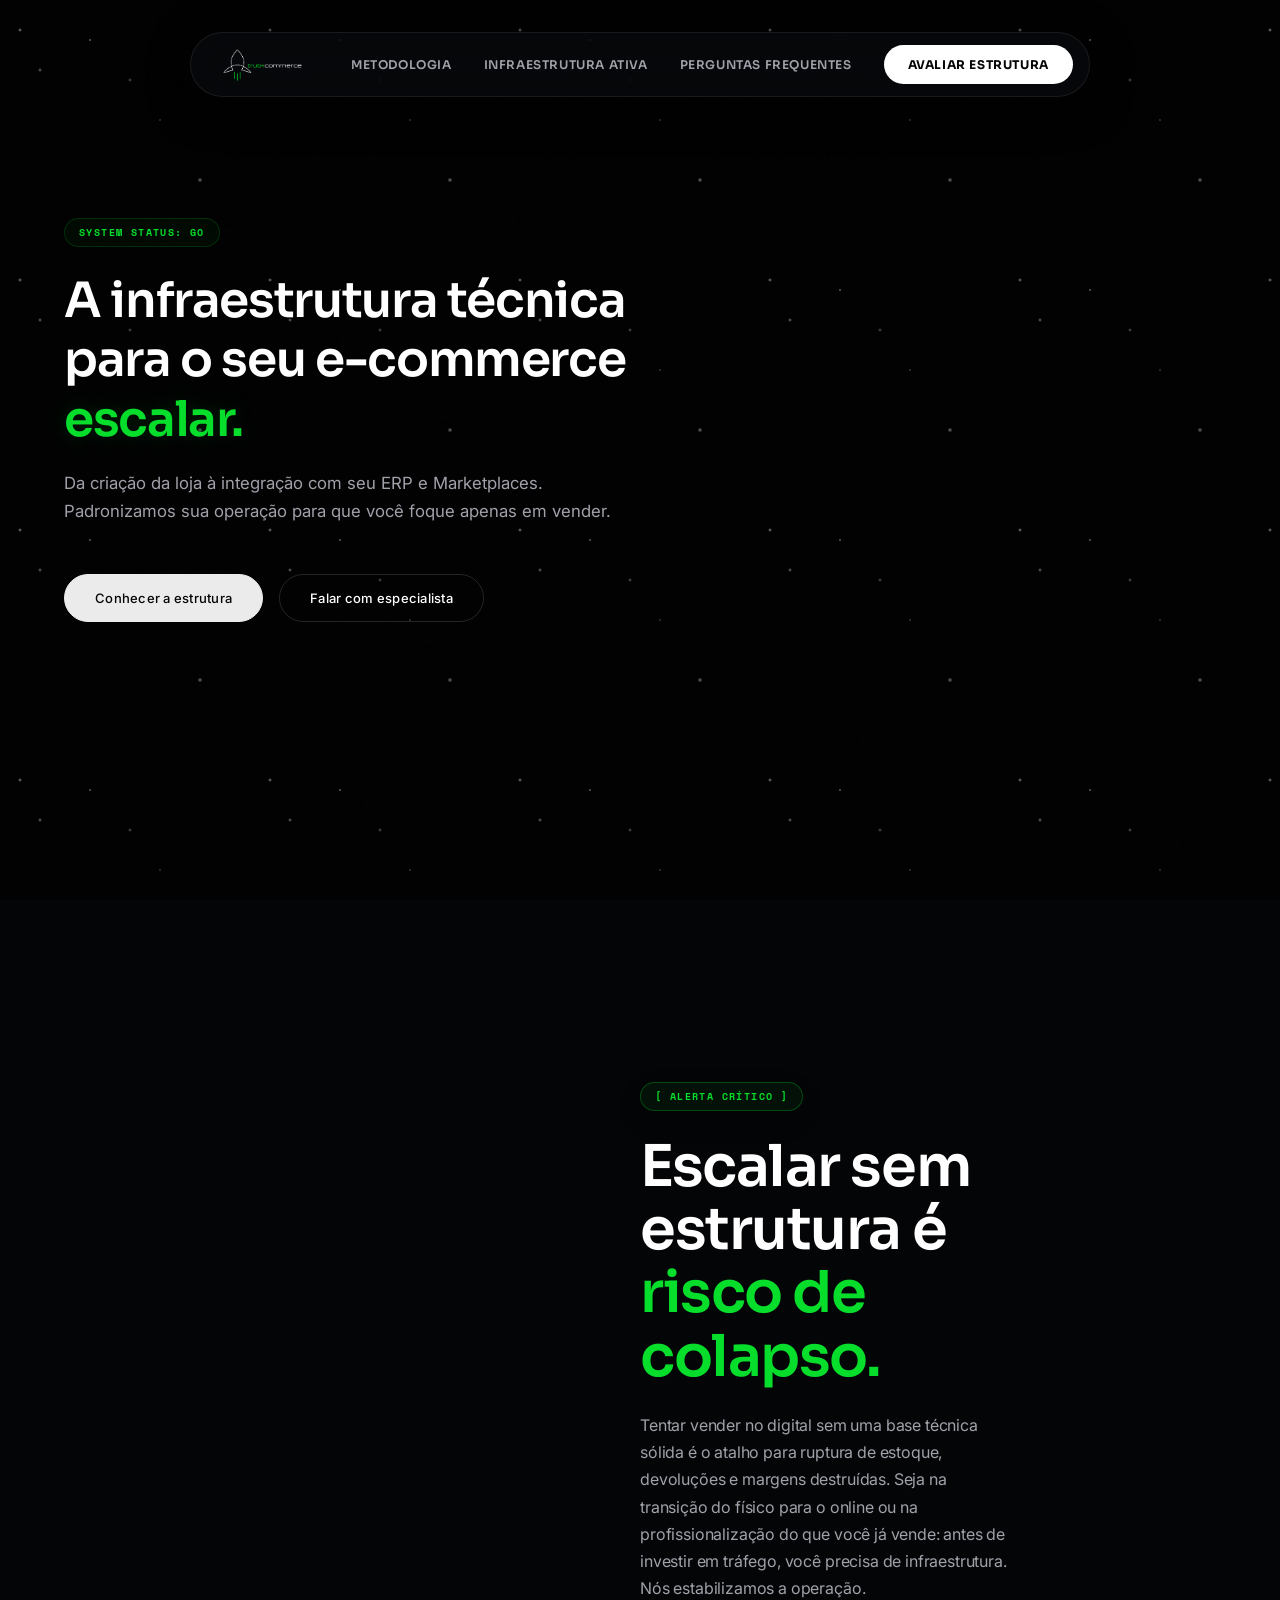
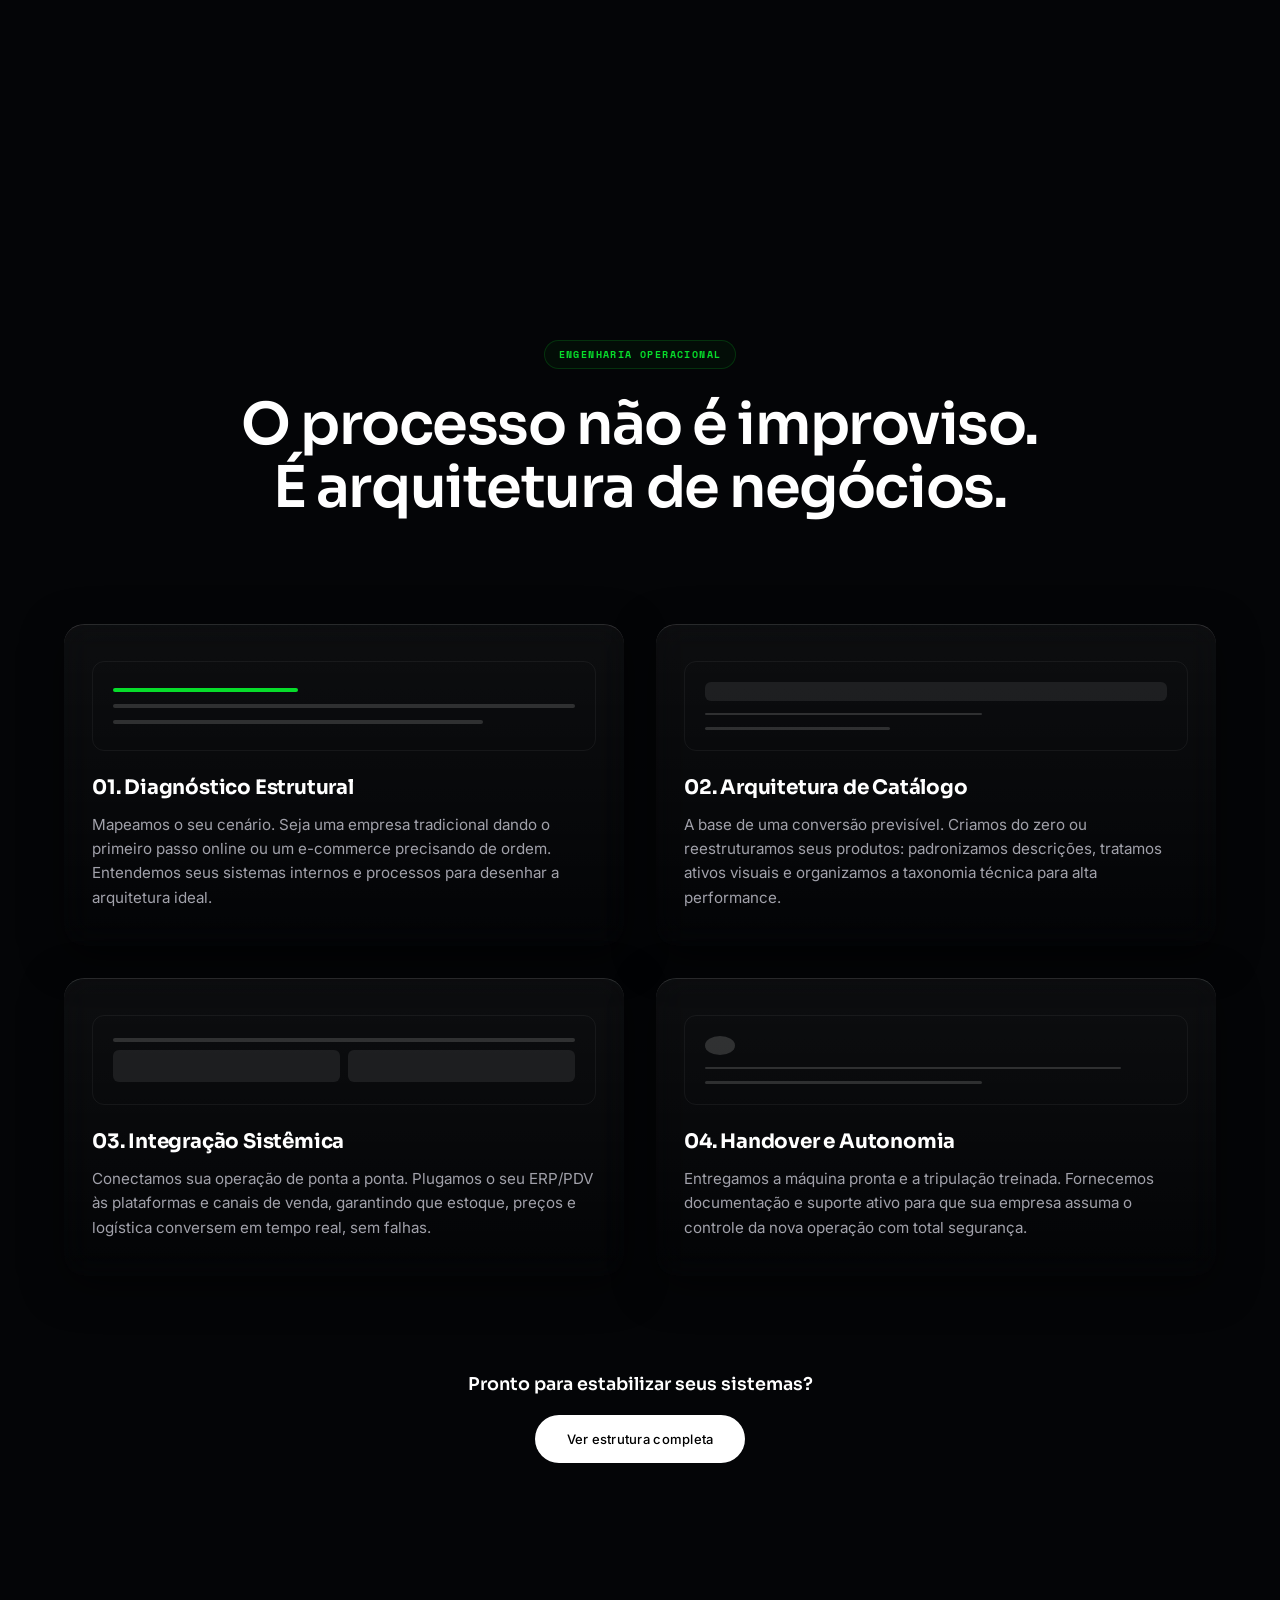
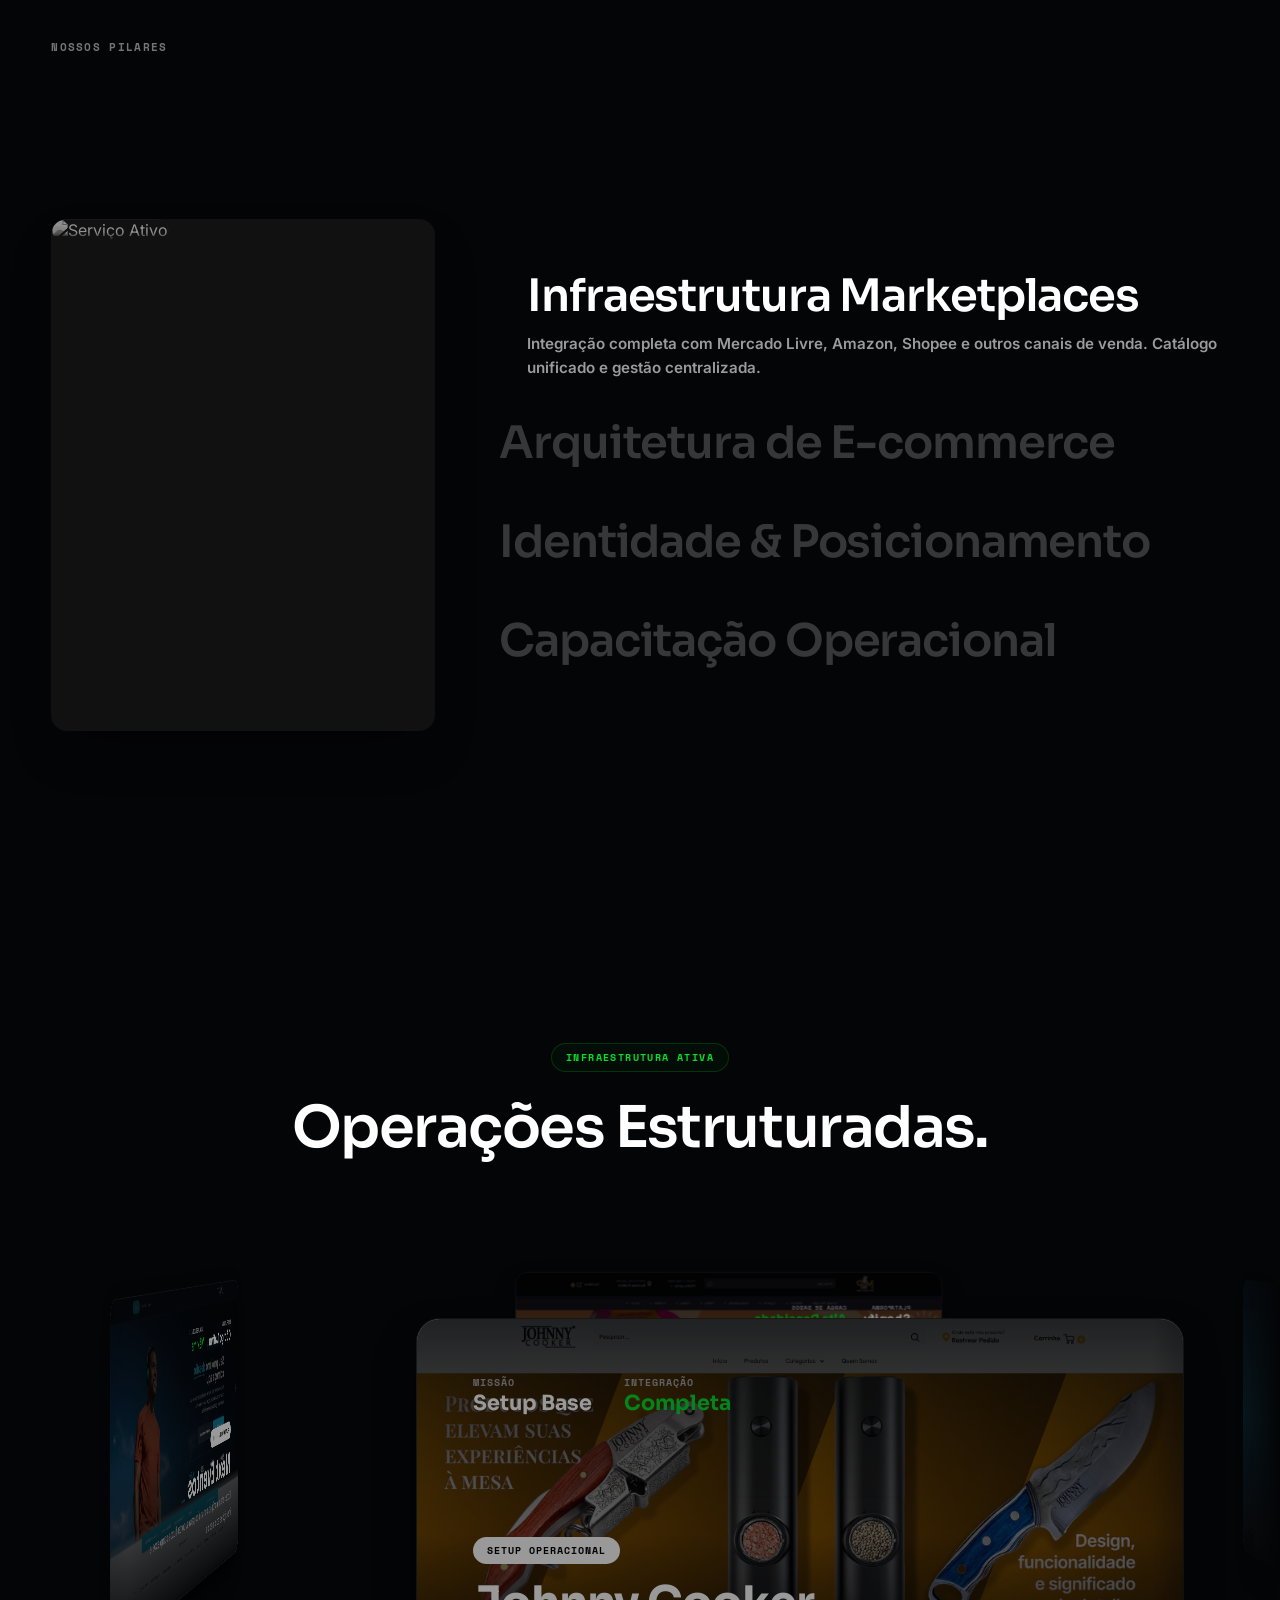
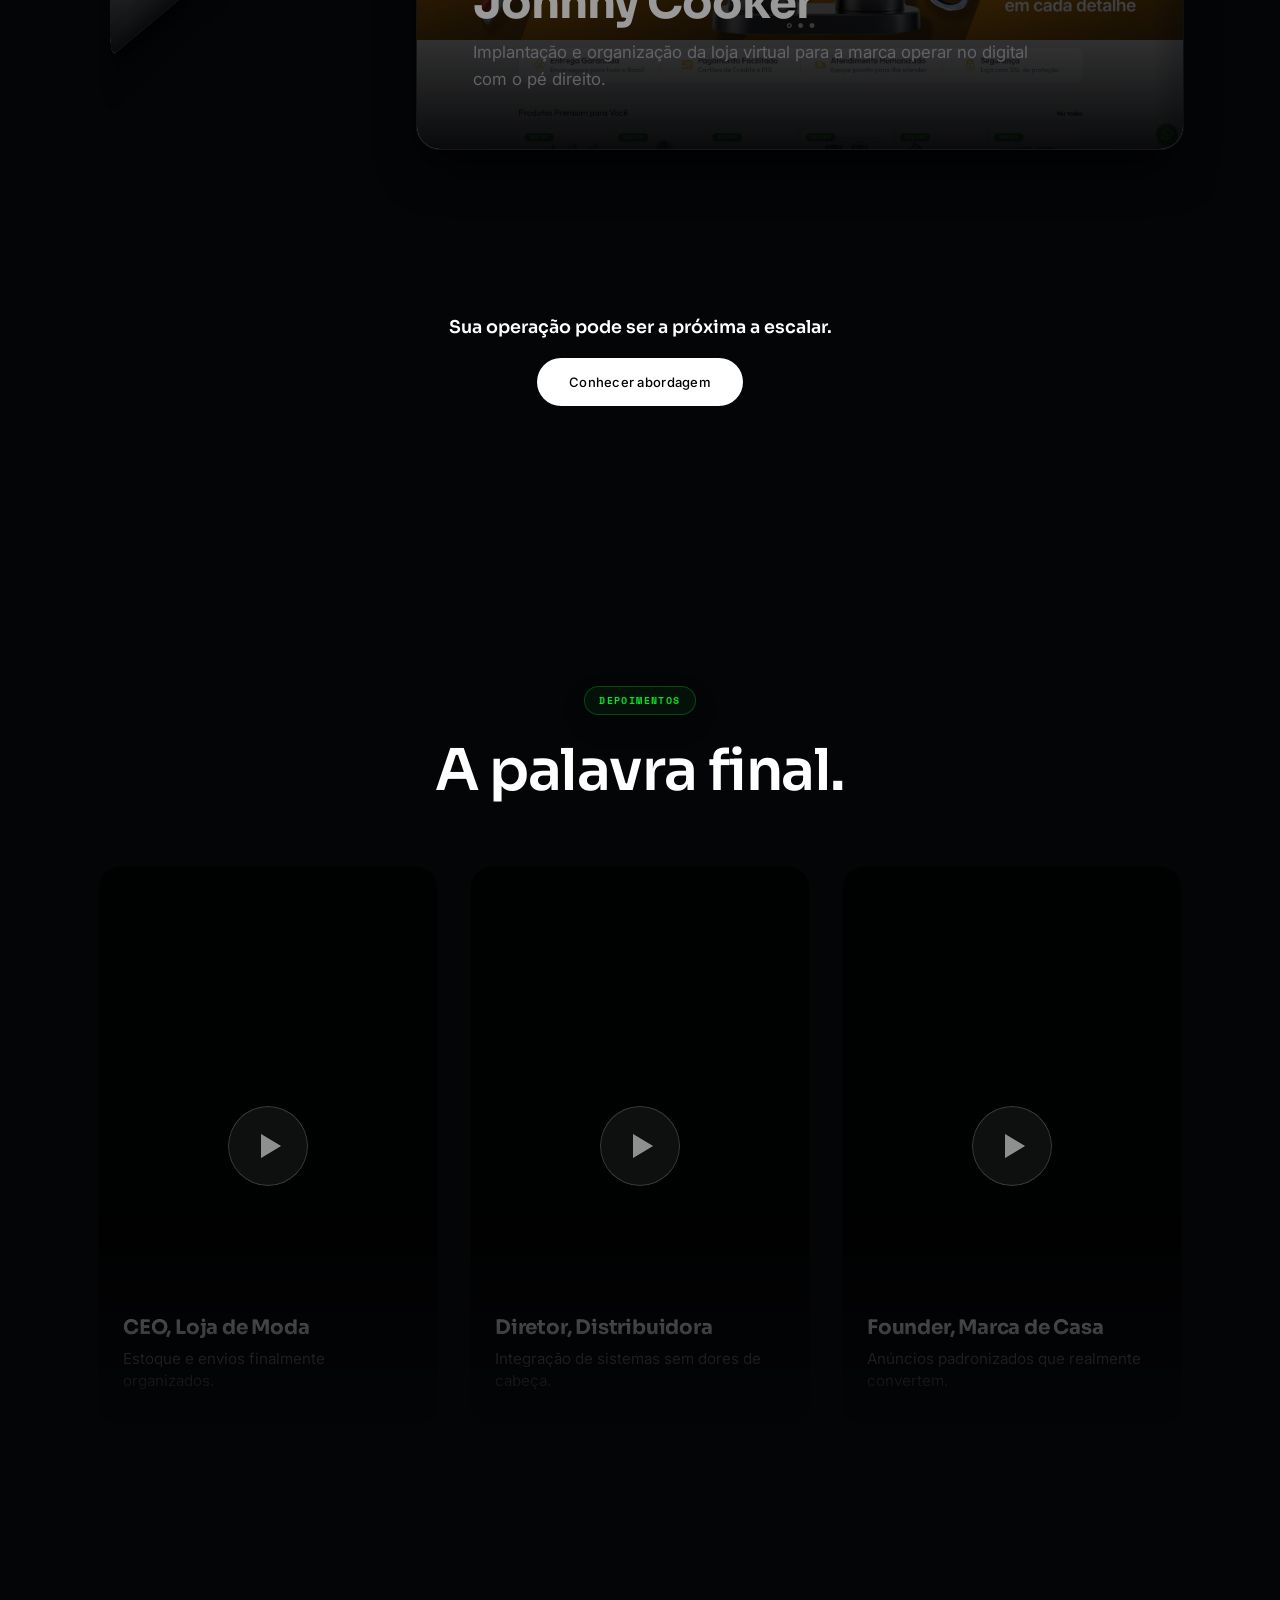
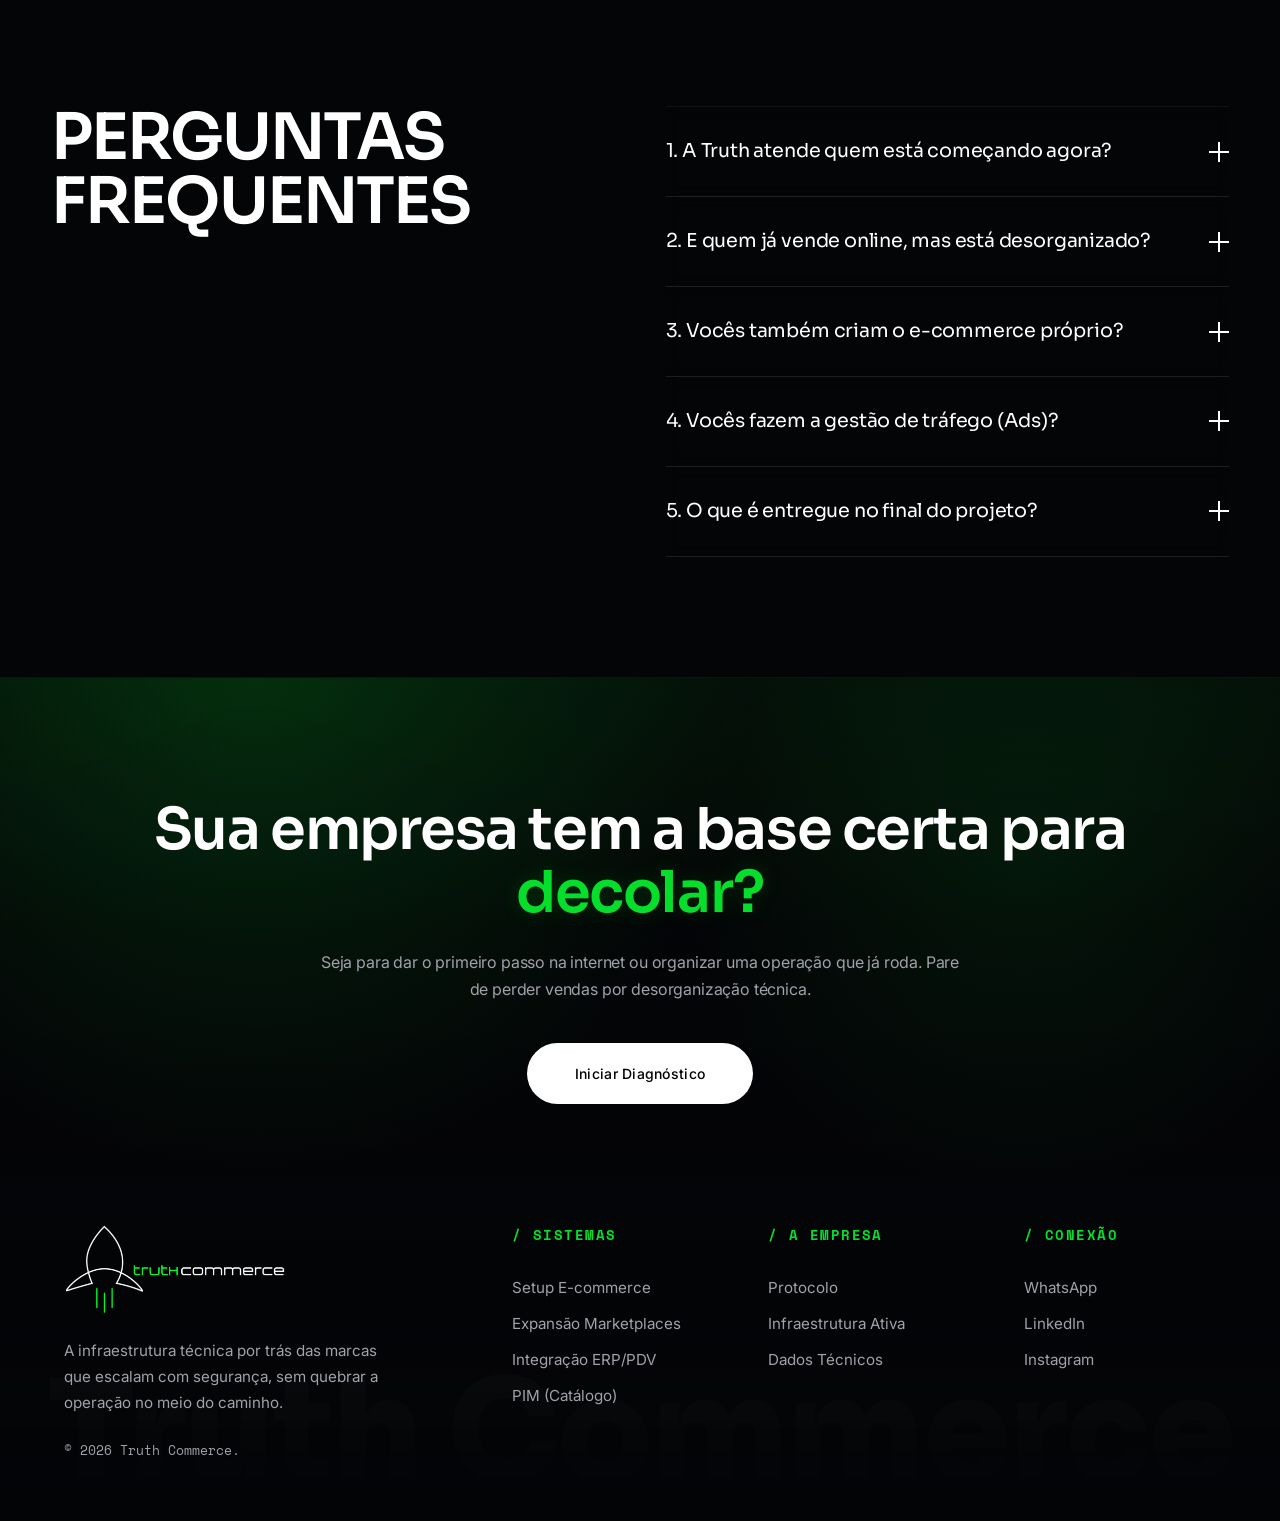
==== commit 506ff794: "alterações na home e background" ====
--- a/index.html
+++ b/index.html
@@ -110,58 +110,42 @@
 
 
 
-/* Flares e Luzes Difusas de Fundo */
-
+/* Flares e Luzes Difusas de Fundo - Removidas para fundo ALL BLACK */
 .ambient-lighting {
-
-  position: fixed; inset: 0; z-index: 0; pointer-events: none;
-
-  background: 
-
-    /* Flare Verde Topo Direito */
-
-    radial-gradient(1000px circle at 85% 0%, rgba(7, 221, 43, 0.08), transparent 100%),
-
-    /* Flare Prata Meio Esquerda */
-
-    radial-gradient(800px circle at -10% 40%, rgba(255, 255, 255, 0.03), transparent 100%),
-
-    /* Flare Verde Rodapé */
-
-    radial-gradient(1200px circle at 50% 110%, rgba(7, 221, 43, 0.06), transparent 100%);
-
-  filter: blur(60px);
-
-}
-
-
-
-/* Tech Grid suave */
-
-.tech-grid {
-
-  position: fixed; inset: 0; z-index: 0; pointer-events: none;
-
-  background-size: 80px 80px;
-
+  display: none !important;
+}
+
+
+
+/* Tech Grid removed - using space-bg */
+
+/* DEEP SPACE BACKGROUND */
+.space-bg {
+  position: fixed;
+  top: 0; left: 0; width: 100vw; height: 100vh;
+  z-index: -2;
+  pointer-events: none;
+  background-color: #000000; /* Pure Black */
   background-image: 
-
-    linear-gradient(to right, rgba(255, 255, 255, 0.015) 1px, transparent 1px),
-
-    linear-gradient(to bottom, rgba(255, 255, 255, 0.015) 1px, transparent 1px);
-
-  -webkit-mask-image: radial-gradient(ellipse at center, black 10%, transparent 70%);
-
-  mask-image: radial-gradient(ellipse at center, black 10%, transparent 70%);
-
-}
-
-
+    radial-gradient(2px 2px at 20px 30px, #ffffff, rgba(0,0,0,0)),
+    radial-gradient(2px 2px at 40px 70px, #dddddd, rgba(0,0,0,0)),
+    radial-gradient(1.5px 1.5px at 90px 40px, #ffffff, rgba(0,0,0,0)),
+    radial-gradient(2px 2px at 130px 80px, #aaaaaa, rgba(0,0,0,0)),
+    radial-gradient(1px 1px at 160px 120px, #ffffff, rgba(0,0,0,0)),
+    radial-gradient(2.5px 2.5px at 200px 180px, #dddddd, rgba(0,0,0,0));
+  background-repeat: repeat;
+  background-size: 250px 250px;
+  opacity: 0.5;
+}
+
+/* Force transparent backgrounds on all sections */
+section, #alerta, #metodo, #servicos, #projetos, #depoimentos, #faq, .surface-section {
+  background-color: transparent !important;
+  background: transparent !important;
+}
 
 /* =========================================
-
    3. TIPOGRAFIA & BOTÕES DE ALTO PADRÃO
-
 ========================================= */
 
 section { position: relative; width: 100%; max-width: 1300px; margin: 0 auto; padding: 140px 5%; z-index: 2; }
@@ -198,10 +182,7 @@
 
   transform: translateX(-50%);
 
-  z-index: 0;
-
-  pointer-events: none;
-
+  display: none !important;
 }
 
 .section-skin > * { position: relative; z-index: 1; }
@@ -232,20 +213,10 @@
 
 
 
-/* ALERTA: “capítulo” com brilho limpo */
-
 .skin-alert::before {
-
   background:
-
     linear-gradient(180deg, rgba(255,255,255,0.03), transparent 25%, transparent 75%, rgba(255,255,255,0.02) 100%),
-
     radial-gradient(900px circle at 15% 40%, rgba(255,255,255,0.05), transparent 60%);
-
-  border-top: 1px solid rgba(255,255,255,0.06);
-
-  border-bottom: 1px solid rgba(255,255,255,0.04);
-
 }
 
 .skin-alert::after {
@@ -289,19 +260,10 @@
 
 
 /* SERVIÇOS: listras diagonais bem sutis + flare verde */
-
 .skin-services::before {
-
   background:
-
     radial-gradient(900px circle at 80% 35%, rgba(7, 221, 43, 0.10), transparent 60%),
-
     linear-gradient(180deg, rgba(255,255,255,0.02), rgba(0,0,0,0) 45%, rgba(255,255,255,0.01) 100%);
-
-  border-top: 1px solid rgba(255,255,255,0.05);
-
-  border-bottom: 1px solid rgba(255,255,255,0.05);
-
 }
 
 .skin-services::after {
@@ -327,21 +289,11 @@
 
 
 /* PROJETOS: campo “estelar” discreto (sem ficar verde) */
-
 .skin-projects::before {
-
   background:
-
     radial-gradient(1100px circle at 50% 15%, rgba(255,255,255,0.04), transparent 60%),
-
     radial-gradient(900px circle at 15% 70%, rgba(7, 221, 43, 0.07), transparent 65%),
-
     linear-gradient(180deg, rgba(0,0,0,0.10), rgba(0,0,0,0.45) 100%);
-
-  border-top: 1px solid rgba(255,255,255,0.05);
-
-  border-bottom: 1px solid rgba(255,255,255,0.05);
-
 }
 
 .skin-projects::after {
@@ -376,7 +328,7 @@
 
     radial-gradient(900px circle at 30% 60%, rgba(255,255,255,0.05), transparent 60%);
 
-  border-top: 1px solid rgba(255,255,255,0.05);
+  
 
 }
 
@@ -395,112 +347,42 @@
 
 
 /* =========================================
-
-   3.2. TEMA CLARO (Astra-like)
-
-   - Seções claras de “respiro” (branco/cinza), mantendo o verde como acento
-
+   3.2. TEMA CLARO (Astra-like) - OVERRIDDEN TO DARK THEME
 ========================================= */
-
-.theme-light {
-
-  color: #0b0c0e;
-
-}
-
-.theme-light::before {
-
-  background:
-
-    radial-gradient(900px circle at 18% 0%, rgba(7, 221, 43, 0.10), transparent 62%),
-
-    radial-gradient(900px circle at 85% 35%, rgba(0, 0, 0, 0.06), transparent 58%),
-
-    linear-gradient(180deg, #f6f6f7 0%, #eeeeef 100%);
-
-  box-shadow:
-
-    inset 0 1px 0 rgba(255,255,255,0.6),
-
-    inset 0 -1px 0 rgba(0,0,0,0.06);
-
-}
-
-.theme-light::after {
-
-  background-image:
-
-    radial-gradient(rgba(0,0,0,0.12) 1px, transparent 1px),
-
-    radial-gradient(rgba(0,0,0,0.06) 1px, transparent 1px);
-
-  background-size: 120px 120px, 60px 60px;
-
-  background-position: 10px 20px, 0 0;
-
-  opacity: 0.10;
-
-  -webkit-mask-image: radial-gradient(ellipse at center, black 35%, transparent 80%);
-
-  mask-image: radial-gradient(ellipse at center, black 35%, transparent 80%);
-
-}
-
-
-
-/* Ajustes tipográficos/elementos dentro de seções claras */
-
-.theme-light .title-huge,
-
-.theme-light .title-medium { color: #0b0c0e; }
-
-.theme-light .subtext { color: rgba(0,0,0,0.62); }
-
+.theme-light { color: #FFFFFF !important; }
+.theme-light::before, .theme-light::after {
+  background: transparent !important;
+  box-shadow: none !important;
+}
+.theme-light .title-huge, .theme-light .title-medium { color: #FFFFFF !important; }
+.theme-light .subtext { color: var(--text-muted) !important; }
+.theme-light .faq-question { color: #FFFFFF !important; }
+.theme-light .faq-question:hover { color: var(--green) !important; }
+.theme-light .faq-answer { color: var(--text-muted) !important; }
+.theme-light .faq-item { border-color: rgba(255,255,255,0.10) !important; }
+.theme-light .btn { color: #FFFFFF; background: rgba(255,255,255,0.05); border: 1px solid rgba(255,255,255,0.1); }
+.theme-light .btn:hover { background: rgba(255,255,255,0.1); }
+.theme-light .btn.primary { background: #FFFFFF; color: #000; }
+.theme-light .btn.primary:hover { background: var(--green); color: #000; box-shadow: 0 8px 24px rgba(7, 221, 43, 0.22); }
+
+
+
+
+/* Ajustes tipográficos/elementos dentro de seções claras overrides aplicados acima via !important */
 .theme-light .accent { color: var(--green); text-shadow: none; }
-
-.theme-light .cta-pre-text { color: #0b0c0e; }
-
-
+.theme-light .cta-pre-text { color: #FFFFFF; }
 
 .theme-light .tag {
-
   color: var(--green);
-
   border-color: rgba(7, 221, 43, 0.28);
-
   background: rgba(7, 221, 43, 0.06);
-
   box-shadow: 0 10px 30px rgba(0,0,0,0.08);
-
-}
-
-
-
-.theme-light .btn {
-
-  color: #0b0c0e;
-
-  background: rgba(255,255,255,0.70);
-
-  border: 1px solid rgba(0,0,0,0.14);
-
-}
-
-.theme-light .btn:hover {
-
-  background: rgba(255,255,255,0.90);
-
-}
-
-.theme-light .btn.primary {
-
-  background: #0b0c0e;
-
-  color: #fff;
-
-  border: none;
-
-}
+}
+
+
+
+/* Botões movidos para override acima */
+
 
 .theme-light .btn.primary:hover {
 
@@ -779,9 +661,6 @@
 
   background-color: var(--bg-surface);
 
-  border-top: 1px solid rgba(255,255,255,0.03);
-
-  border-bottom: 1px solid rgba(255,255,255,0.03);
 
 
 
@@ -833,8 +712,8 @@
   min-height: 100vh;
   display: flex;
   align-items: center;
-  justify-content: flex-end; /* Pushes text right */
-  padding: 0 5%;
+  justify-content: flex-end; 
+  padding: 0 20% 0 5%;
   position: relative;
   z-index: 5;
 }
@@ -843,20 +722,31 @@
 
   width: 50%;
 
-  max-width: 600px;
+  max-width: 800px;
 
   pointer-events: auto;
 
   text-align: left;
+  padding-right: 200PX;
 
 }
 
 @media (max-width: 1024px) { 
-
-  #alerta { justify-content: center; }
-
-  .alerta-text-content { width: 100%; text-align: center; }
-
+  .hero-content { z-index: 100 !important; position: relative; }
+  #alerta { 
+    align-items: flex-start !important;
+    padding: 15vh 5% 0 5% !important; /* Reset desktop padding, add top breathing room */
+    justify-content: flex-start !important; 
+  }
+  .alerta-text-content { 
+    width: 100% !important; 
+    max-width: none !important; /* Override desktop max-width: 800px */
+    padding-right: 0 !important; /* Override desktop padding-right: 200px */
+    text-align: left !important; 
+    z-index: 100 !important; 
+    position: relative;
+    text-shadow: 0px 4px 24px rgba(0,0,0,0.9);
+  }
 }
 
 
@@ -879,32 +769,22 @@
 
 
 
-/* Card de vidro — versão clean premium */
+/* Card de vidro — Ultra-Minimal Glassmorphism */
 
 .galilee-card {
-
-  background: linear-gradient(180deg, rgba(22, 24, 29, 0.45) 0%, rgba(10, 12, 16, 0.65) 100%);
-
-  border: 1px solid rgba(255, 255, 255, 0.05);
-
-  box-shadow: inset 0 1px 0 rgba(255, 255, 255, 0.06), 0 16px 32px -8px rgba(0, 0, 0, 0.55);
-
+  background: linear-gradient(180deg, rgba(255,255,255,0.04) 0%, rgba(0,0,0,0) 100%) !important;
+  border: none !important;
+  border-top: 1px solid rgba(255,255,255,0.15) !important;
+  box-shadow: 0 10px 40px rgba(0,0,0,0.5) !important;
   border-radius: 20px; padding: 36px 28px;
-
-  backdrop-filter: blur(20px); -webkit-backdrop-filter: blur(20px);
-
+  backdrop-filter: blur(16px) !important; -webkit-backdrop-filter: blur(16px) !important;
   display: flex; flex-direction: column; position: relative; transition: transform 0.35s var(--ease-smooth), border-color 0.35s ease, box-shadow 0.35s ease; overflow: hidden;
-
-}
-
-
+}
 
 .galilee-card:hover {
-
-  transform: translateY(-5px); border-color: rgba(7, 221, 43, 0.2);
-
-  box-shadow: inset 0 1px 0 rgba(255, 255, 255, 0.08), 0 20px 40px -8px rgba(0, 0, 0, 0.7);
-
+  transform: translateY(-5px); border-color: rgba(7, 221, 43, 0.3) !important;
+  background: rgba(255, 255, 255, 0.04) !important;
+  box-shadow: 0 10px 40px rgba(7, 221, 43, 0.08) !important;
 }
 
 
@@ -912,15 +792,10 @@
 /* MODIFICAÇÃO: Altura do desenho visual reduzida para o card não ficar tão esticado verticalmente */
 
 .galilee-visual {
-
-  width: 100%; height: 90px; min-height: 90px; /* Altura reduzida */
-
-  flex-shrink: 0; background: rgba(0, 0, 0, 0.3); border-radius: 12px; 
-
-  border: 1px solid rgba(255, 255, 255, 0.03); box-shadow: inset 0 2px 10px rgba(0,0,0,0.5); 
-
+  width: 100%; height: 90px; min-height: 90px;
+  flex-shrink: 0; background: transparent !important; border-radius: 12px; 
+  border: 1px solid rgba(255,255,255,0.05) !important; box-shadow: none; 
   display: flex; flex-direction: column; justify-content: center; padding: 20px; gap: 12px; margin-bottom: 24px;
-
 }
 
 .g-line { height: 4px; background: rgba(255, 255, 255, 0.15); border-radius: 99px; }
@@ -1002,158 +877,146 @@
 
 
 .services-label {
-
   font-family: 'Space Mono', monospace;
-
   font-size: 11px;
-
   text-transform: uppercase;
-
   letter-spacing: 0.12em;
-
   font-weight: 700;
-
-  color: rgba(0,0,0,0.45);
-
+  color: rgba(255,255,255,0.45);
   display: block;
-
   margin: 0;
-
-}
-
-
+}
 
 .services-container {
-
   display: grid;
-
   grid-template-columns: 1fr;
-
   gap: 32px;
-
   width: 100%;
-
   height: 100%;
 
-
-
   /* Foto centralizada em relação ao bloco de títulos */
-
   align-items: center;
-
-}
-
+}
 @media (min-width: 900px) {
-
   .services-container {
-
     grid-template-columns: clamp(320px, 30vw, 420px) minmax(0, 1fr);
-
     gap: clamp(32px, 5vw, 88px);
-
   }
-
-}
-
-
+}
 
 .services-img-col {
-
   height: 100%;
-
   display: flex;
-
   align-items: center;
-
   justify-content: center;
-
-}
-
-
+}
 
 .services-img-wrapper {
-
   width: 100%;
-
   aspect-ratio: 3/4;
-
   border-radius: 16px;
-
   overflow: hidden;
-
-  background: #e8e8e8;
-
-  box-shadow: 0 24px 48px -12px rgba(0,0,0,0.18);
-
+  background: #111;
+  box-shadow: 0 24px 48px -12px rgba(0,0,0,0.4);
   display: block;
-
-}
-
+}
+
+/* Mobile Services: Stacked Brutalist Layout */
+@media (max-width: 1024px) {
+  #servicos { height: auto !important; padding: clamp(48px, 8vh, 80px) 5% !important; }
+  .services-img-col { display: none !important; }
+  .services-container { grid-template-columns: 1fr !important; }
+  .services-list { display: flex; flex-direction: column; gap: 48px; width: 100%; }
+  .service-item { padding: 0 !important; transform: none !important; color: #FFFFFF !important; }
+  .service-item:hover, .service-item.active { transform: none !important; }
+  .service-item .service-title {
+    font-family: 'Sora', sans-serif;
+    font-size: clamp(1.5rem, 6vw, 2rem);
+    font-weight: 300;
+    text-transform: uppercase;
+    letter-spacing: 0.05em;
+    color: #FFFFFF;
+    border-left: 2px solid var(--green);
+    padding-left: 12px;
+    margin-bottom: 20px;
+    line-height: 1.2;
+  }
+  .mobile-service-img {
+    display: block !important;
+    width: 100%;
+    aspect-ratio: 4/3;
+    object-fit: cover;
+    border-radius: 16px;
+    margin-bottom: 16px;
+    border: 1px solid rgba(255,255,255,0.05);
+    opacity: 0.8;
+    -webkit-mask-image: linear-gradient(to bottom, black 60%, transparent 100%);
+    mask-image: linear-gradient(to bottom, black 60%, transparent 100%);
+    transition: all 0.5s ease;
+  }
+  .mobile-service-img:hover {
+    opacity: 1;
+    border-color: rgba(7, 221, 43, 0.3);
+  }
+  .service-desc {
+    max-height: none !important;
+    opacity: 1 !important;
+    margin: 0 !important;
+    font-size: 1rem;
+  }
+}
 .services-img-wrapper img {
-
   width: 100%;
-
   height: 100%;
-
   object-fit: cover;
-
-  transition: opacity 0.35s ease;
-
+  transition: all 0.5s ease;
+  filter: grayscale(100%) contrast(1.2) brightness(0.7);
+  opacity: 0.8;
+  border: 1px solid rgba(255,255,255,0.05);
+  border-radius: 16px;
+  -webkit-mask-image: linear-gradient(to bottom, black 60%, transparent 100%);
+  mask-image: linear-gradient(to bottom, black 60%, transparent 100%);
+}
+.services-img-wrapper:hover img {
+  filter: grayscale(20%) contrast(1.1) brightness(1);
+  opacity: 1;
+  border-color: rgba(7, 221, 43, 0.3);
 }
 
 .services-list { list-style: none; padding: 0; margin: 0; }
 
 .service-item {
-
   font-family: 'Sora', sans-serif; font-size: clamp(1.75rem, 3.5vw, 4rem); font-weight: 600;
-
   line-height: 1.05;
-
   cursor: pointer;
-
   letter-spacing: -0.025em;
-
-  padding: 20px 0; display: block; color: rgba(0,0,0,0.14);
-
+  padding: 20px 0; display: block; color: rgba(255,255,255,0.2);
   transform: translateX(0);
-
   transition: color 0.35s var(--ease-smooth), transform 0.35s var(--ease-smooth);
-
 }
 
 .service-item:hover, .service-item.active {
-
-  color: #0b0c0e;
-
+  color: #FFFFFF;
   transform: translateX(28px);
-
 }
 
 .service-desc {
-
   margin: 12px 0 0 0;
-
   font-family: 'Inter', sans-serif;
-
   font-size: 0.95rem;
-
   line-height: 1.6;
-
   letter-spacing: normal;
-
   text-transform: none;
-
-  color: rgba(0,0,0,0.56);
-
+  color: rgba(255,255,255,0.6);
   max-height: 0;
-
   opacity: 0;
-
   overflow: hidden;
-
   transition: max-height 0.35s ease, opacity 0.35s ease;
-
-}
+}
+
+/* Mobile service images: hidden on desktop */
+.mobile-service-img { display: none; }
+.service-title { pointer-events: none; }
 
 .service-item:hover .service-desc,
 
@@ -1256,20 +1119,19 @@
 .video-grid { display: flex; flex-wrap: wrap; justify-content: center; gap: 32px; margin-top: 64px; padding-bottom: 40px; }
 
 .video-card { 
-
   position: relative; width: 320px; height: 520px; border-radius: 24px; 
-
   background: var(--bg-surface); border: 1px solid rgba(255, 255, 255, 0.05); 
-
   box-shadow: none;
-
-  overflow: hidden; display: flex; align-items: center; justify-content: center; cursor: pointer; transition: all 0.4s ease; background-size: cover; background-position: center; 
-
+  overflow: hidden; display: flex; align-items: center; justify-content: center; cursor: pointer; transition: all 0.5s ease; background-size: cover; background-position: center; 
+  filter: grayscale(100%) contrast(1.2) brightness(0.7);
+  opacity: 0.8;
+  -webkit-mask-image: linear-gradient(to bottom, black 60%, transparent 100%);
+  mask-image: linear-gradient(to bottom, black 60%, transparent 100%);
 }
 
 @media(min-width: 1024px) { .video-card { width: 340px; height: 560px; } }
 
-.video-card:hover { transform: translateY(-8px); border-color: rgba(7, 221, 43, 0.4); box-shadow: none; }
+.video-card:hover { transform: translateY(-8px); border-color: rgba(7, 221, 43, 0.3); box-shadow: none; filter: grayscale(20%) contrast(1.1) brightness(1); opacity: 1; }
 
 .video-card::before { content: ''; position: absolute; inset: 0; background: rgba(0,0,0,0.4); transition: background 0.4s; }
 
@@ -1302,17 +1164,11 @@
 ========================================= */
 
 #faq {
-
   width: 100vw;
-
   max-width: none;
-
   margin: 0;
-
   margin-left: calc(-50vw + 50%);
-
   padding: 120px 0;
-
 }
 
 
@@ -1369,7 +1225,7 @@
 
   margin: 0;
 
-  color: #0b0c0e;
+  color: #FFFFFF;
 
   max-width: 100%;
 
@@ -1377,27 +1233,22 @@
 
 .faq-list { width: 100%; display: flex; flex-direction: column; }
 
-.faq-item { border-bottom: 1px solid rgba(0, 0, 0, 0.10); }
-
-.faq-item:first-child { border-top: 1px solid rgba(0, 0, 0, 0.10); }
+.faq-item { border-bottom: 1px solid rgba(255, 255, 255, 0.05) !important; backdrop-filter: blur(8px); }
+
+.faq-item:first-child { border-top: 1px solid rgba(255, 255, 255, 0.05) !important; }
 
 
 
 .faq-question {
-
   width: 100%; text-align: left; background: transparent; border: none;
-
-  padding: 32px 0; font-family: 'Sora', sans-serif; font-size: 1.2rem; font-weight: 700;
-
-  color: #0b0c0e; cursor: pointer; display: flex; justify-content: space-between; align-items: center;
-
-  transition: color 0.3s ease; line-height: 1.3; letter-spacing: -0.01em;
-
-}
-
-.faq-question:hover { color: rgba(0,0,0,0.6); }
-
-.faq-item.faq-open .faq-question { color: #0b0c0e; }
+  padding: 32px 0; font-family: 'Sora', sans-serif; font-size: 1.2rem; font-weight: 400;
+  color: #FFFFFF !important; cursor: pointer; display: flex; justify-content: space-between; align-items: center;
+  transition: color 0.3s ease, text-shadow 0.3s ease; line-height: 1.3; letter-spacing: -0.01em;
+}
+
+.faq-question:hover { color: var(--green) !important; text-shadow: 0 0 10px rgba(7, 221, 43, 0.3); }
+
+.faq-item.faq-open .faq-question { color: #FFFFFF; }
 
 
 
@@ -1437,7 +1288,7 @@
 
   transition: max-height 280ms cubic-bezier(0.16, 1, 0.3, 1);
 
-  color: rgba(0,0,0,0.62);
+  color: rgba(255,255,255,0.6);
 
   line-height: 1.7;
 
@@ -1469,19 +1320,12 @@
 
 
 
-.theme-light .faq-question { color: #0b0c0e; }
-
-.theme-light .faq-question:hover { color: rgba(0,0,0,0.6); }
-
-.theme-light .faq-answer { color: rgba(0,0,0,0.62); }
-
-.theme-light .faq-item { border-color: rgba(0,0,0,0.10); }
-
-
-
-/* MODIFICAÇÃO: margin-top: 0 para o footer não deixar buraco com o FAQ. O padding do FAQ faz o respiro. */
-
-.footer { position: relative; padding: 120px 5% 60px; margin-top: 0; background: #020202; border-top: 1px solid rgba(255,255,255,0.05); display: flex; flex-direction: column; align-items: center; isolation: isolate; }
+/* Overrides já aplicados */
+
+
+
+/* MODIFICAÇÃO: margin-top: 0 para o footer não deixar buraco com o FAQ. */
+.footer { position: relative; padding: 120px 5% 60px; margin-top: 0; background: linear-gradient(180deg, transparent 0%, rgba(4, 5, 7, 0.9) 100%) !important; border-top: 1px solid rgba(255,255,255,0.05) !important; display: flex; flex-direction: column; align-items: center; isolation: isolate; }
 
 .footer::before {
 
@@ -1497,13 +1341,13 @@
 
   background:
 
-    radial-gradient(900px circle at 20% 20%, rgba(7, 221, 43, 0.10), transparent 60%),
-
-    radial-gradient(900px circle at 80% 60%, rgba(255, 255, 255, 0.04), transparent 60%),
-
-    linear-gradient(180deg, rgba(2,2,2,0.2), rgba(2,2,2,1) 100%);
-
-  opacity: 0.9;
+    radial-gradient(900px circle at 20% 0%, rgba(7, 221, 43, 0.15), transparent 55%),
+
+    radial-gradient(700px circle at 80% 20%, rgba(7, 221, 43, 0.08), transparent 50%),
+
+    linear-gradient(180deg, rgba(7, 221, 43, 0.05), transparent 30%);
+
+  opacity: 1;
 
 }
 
@@ -1533,7 +1377,7 @@
 
 /* UTILITÁRIOS */
 
-.reveal { opacity: 0; transform: translateY(40px); transition: all 0.8s cubic-bezier(0.16, 1, 0.3, 1); }
+.reveal { opacity: 0; transform: translateY(60px); transition: all 1.2s cubic-bezier(0.16, 1, 0.3, 1); }
 
 .reveal.active { opacity: 1; transform: translateY(0); }
 
@@ -1544,14 +1388,9 @@
 
 
 <body>
-
-
-
+<div class="space-bg"></div>
 <div class="ambient-lighting"></div>
 
-<div class="tech-grid"></div>
-
-
 
 <!-- 3D Canvas: Direct child of body, outside all sections -->
 
@@ -1800,27 +1639,27 @@
       <ul class="services-list">
 
         <li class="service-item active" data-img="https://images.unsplash.com/photo-1460925895917-afdab827c52f?q=80&w=800&auto=format&fit=crop">
-
-          Infraestrutura Marketplaces
-
+          <div class="service-title">Infraestrutura Marketplaces</div>
+          <img src="https://images.unsplash.com/photo-1460925895917-afdab827c52f?q=80&w=800&auto=format&fit=crop" class="mobile-service-img" alt="Infraestrutura Marketplaces">
+          <div class="service-desc">Integração completa com Mercado Livre, Amazon, Shopee e outros canais de venda. Catálogo unificado e gestão centralizada.</div>
         </li>
 
         <li class="service-item" data-img="https://images.unsplash.com/photo-1551288049-bebda4e38f71?q=80&w=800&auto=format&fit=crop">
-
-          Arquitetura de E-commerce
-
+          <div class="service-title">Arquitetura de E-commerce</div>
+          <img src="https://images.unsplash.com/photo-1551288049-bebda4e38f71?q=80&w=800&auto=format&fit=crop" class="mobile-service-img" alt="Arquitetura de E-commerce">
+          <div class="service-desc">Criação e estruturação da sua loja virtual com design premium, fluxo otimizado e integração com ERP.</div>
         </li>
 
         <li class="service-item" data-img="https://images.unsplash.com/photo-1542744173-8e7e53415bb0?q=80&w=800&auto=format&fit=crop">
-
-          Identidade & Posicionamento
-
+          <div class="service-title">Identidade & Posicionamento</div>
+          <img src="https://images.unsplash.com/photo-1542744173-8e7e53415bb0?q=80&w=800&auto=format&fit=crop" class="mobile-service-img" alt="Identidade e Posicionamento">
+          <div class="service-desc">Branding estratégico, identidade visual e posicionamento de marca para o ambiente digital.</div>
         </li>
 
         <li class="service-item" data-img="https://images.unsplash.com/photo-1600880292203-757bb62b4baf?q=80&w=800&auto=format&fit=crop">
-
-          Capacitação Operacional
-
+          <div class="service-title">Capacitação Operacional</div>
+          <img src="https://images.unsplash.com/photo-1600880292203-757bb62b4baf?q=80&w=800&auto=format&fit=crop" class="mobile-service-img" alt="Capacitação Operacional">
+          <div class="service-desc">Treinamento da equipe para gestão autônoma da operação digital. Documentação e suporte contínuo.</div>
         </li>
 
       </ul>
@@ -2500,11 +2339,7 @@
   var N = 30000;
 
   var cGreen = new THREE.Color('#07dd2b');
-
-  var cBlue  = new THREE.Color('#1a6bff');
-
   var cWhite = new THREE.Color('#ffffff');
-
   var cTemp  = new THREE.Color();
 
 
@@ -2518,9 +2353,7 @@
   particleGroup.rotation.x =  0.15;
 
 
-
-  particleGroup.position.set(4.0, -0.5, 0);
-  particleGroup.scale.set(1.5, 1.5, 1.5);
+  /* Initial position/scale set by GSAP matchMedia below */
 
 
 
@@ -2717,61 +2550,35 @@
 
 
       if (colorScheme === 'rocket') {
-
         var flameCutoff = 0.22;
-
         if (normalizedY < flameCutoff) {
-
           var flameIntensity = 1.0 - (normalizedY / flameCutoff);
-
           cTemp.copy(cGreen);
-
           var sp = 0.8 + flameIntensity * 0.2 + Math.random() * 0.1;
-
           colors[i*3] = cTemp.r*sp; colors[i*3+1] = cTemp.g*sp; colors[i*3+2] = cTemp.b*sp;
-
         } else {
-
           var sp = 0.95 + Math.random() * 0.3;
-
           colors[i*3] = sp; colors[i*3+1] = sp; colors[i*3+2] = sp;
-
         }
-
       } else if (colorScheme === 'astronaut') {
-
-        /* Dark astronaut for light backgrounds: Black/grey body + Green accents */
-
+        /* Bright White Astronaut + Green Accents */
         var noise = Math.sin(i * 12.9898 + 78.233) * 0.5 + 0.5;
-
         var visorZone = normalizedY > 0.65 && normalizedY < 0.85;
 
         if (visorZone && Math.random() > 0.3) {
-
-          /* Dark green visor */
-
+          /* Bright green visor */
           cTemp.copy(cGreen);
-
-          var sp = 0.4 + Math.random() * 0.3;
-
-          colors[i*3] = cTemp.r*sp * 0.3; colors[i*3+1] = cTemp.g*sp * 0.4; colors[i*3+2] = cTemp.b*sp * 0.2;
-
+          var sp = 0.6 + Math.random() * 0.4;
+          colors[i*3] = cTemp.r*sp; colors[i*3+1] = cTemp.g*sp; colors[i*3+2] = cTemp.b*sp;
         } else if (noise > 0.88) {
-
-          /* Subtle dark green edge glow */
-
-          colors[i*3] = 0.0; colors[i*3+1] = 0.12 + Math.random() * 0.08; colors[i*3+2] = 0.02;
-
+          /* Neon green edge glow */
+          cTemp.copy(cGreen);
+          colors[i*3] = cTemp.r * 0.8; colors[i*3+1] = cTemp.g * 0.8; colors[i*3+2] = cTemp.b * 0.8;
         } else {
-
-          /* Near-black body */
-
-          var sp = 0.03 + Math.random() * 0.08;
-
+          /* Pure White/Bright Silver body */
+          var sp = 0.85 + Math.random() * 0.15;
           colors[i*3] = sp; colors[i*3+1] = sp; colors[i*3+2] = sp;
-
         }
-
       }
 
     }
@@ -2934,28 +2741,64 @@
 
 
 
-    /* ── GSAP SCROLLTRIGGER: MORPH & MOVE ── */
+    /* ── GSAP SCROLLTRIGGER: RESPONSIVE TRAJECTORY ── */
     if (typeof gsap !== 'undefined' && typeof ScrollTrigger !== 'undefined') {
       gsap.registerPlugin(ScrollTrigger);
 
-      var mainTimeline = gsap.timeline({
-        scrollTrigger: {
-          trigger: '.hero-wrapper',
-          start: 'top top',
-          endTrigger: '#alerta',
-          end: 'center center',
-          scrub: 1.0
+      var mm = gsap.matchMedia();
+
+      mm.add({
+        isDesktop: "(min-width: 769px)",
+        isMobile: "(max-width: 768px)"
+      }, function(context) {
+        var isDesktop = context.conditions.isDesktop;
+        var isMobile = context.conditions.isMobile;
+
+        // 1. SET INITIAL POSITIONS BASED ON DEVICE
+        if (isMobile) {
+          particleGroup.position.set(1.5, -2.8, 0); // Start low and to the right
+          particleGroup.scale.set(1.0, 1.0, 1.0);
+          particleGroup.rotation.z = 0.6; // Tilt: base right, tip left
+        } else {
+          particleGroup.position.set(4.0, -0.5, 0); // Right side for Desktop Hero
+          particleGroup.scale.set(1.5, 1.5, 1.5);
         }
+
+        var mainTimeline = gsap.timeline({
+          scrollTrigger: {
+            trigger: '.hero-wrapper',
+            start: 'top top',
+            endTrigger: '#alerta',
+            end: 'center center',
+            scrub: 1.0
+          }
+        });
+
+        // Morph Shape (Same for both)
+        mainTimeline.to(morphState, { progress: 1, duration: 1, ease: 'power2.inOut' }, 0);
+
+        // 2. MOVE TRAJECTORY BASED ON DEVICE
+        if (isMobile) {
+          // On mobile, move to bottom-center (below the Alerta text)
+          mainTimeline.to(particleGroup.position, { x: 0, y: -2.0, duration: 1, ease: 'power2.inOut' }, 0);
+        } else {
+          // On desktop, move from right to left
+          mainTimeline.to(particleGroup.position, { x: -4.0, y: -1, duration: 1, ease: 'power2.inOut' }, 0);
+        }
+
+        // Rotation based on device
+        if (isMobile) {
+          // Straighten astronaut on mobile (remove diagonal tilt)
+          mainTimeline.to(particleGroup.rotation, { x: 0, z: 0, duration: 1, ease: 'power2.inOut' }, 0);
+        } else {
+          // Straighten rotation on desktop
+          mainTimeline.to(particleGroup.rotation, { x: 0, z: 0, duration: 1, ease: 'power2.inOut' }, 0);
+        }
+
+        return function() {
+          // Cleanup when resizing across breakpoints
+        };
       });
-
-      // Morph Shape - Start slightly earlier
-      mainTimeline.to(morphState, { progress: 1, duration: 1, ease: 'power2.inOut' }, 0);
-
-      // Move object from right (4.0) to left (-4.0) and slightly higher (-0.5 instead of -1.0)
-      mainTimeline.to(particleGroup.position, { x: -4.0, y: -0.2, duration: 1, ease: 'power2.inOut' }, 0);
-
-      // Straighten rotation
-      mainTimeline.to(particleGroup.rotation, { x: 0, z: 0, duration: 1, ease: 'power2.inOut' }, 0);
     }
 
   }).catch(function(err) {
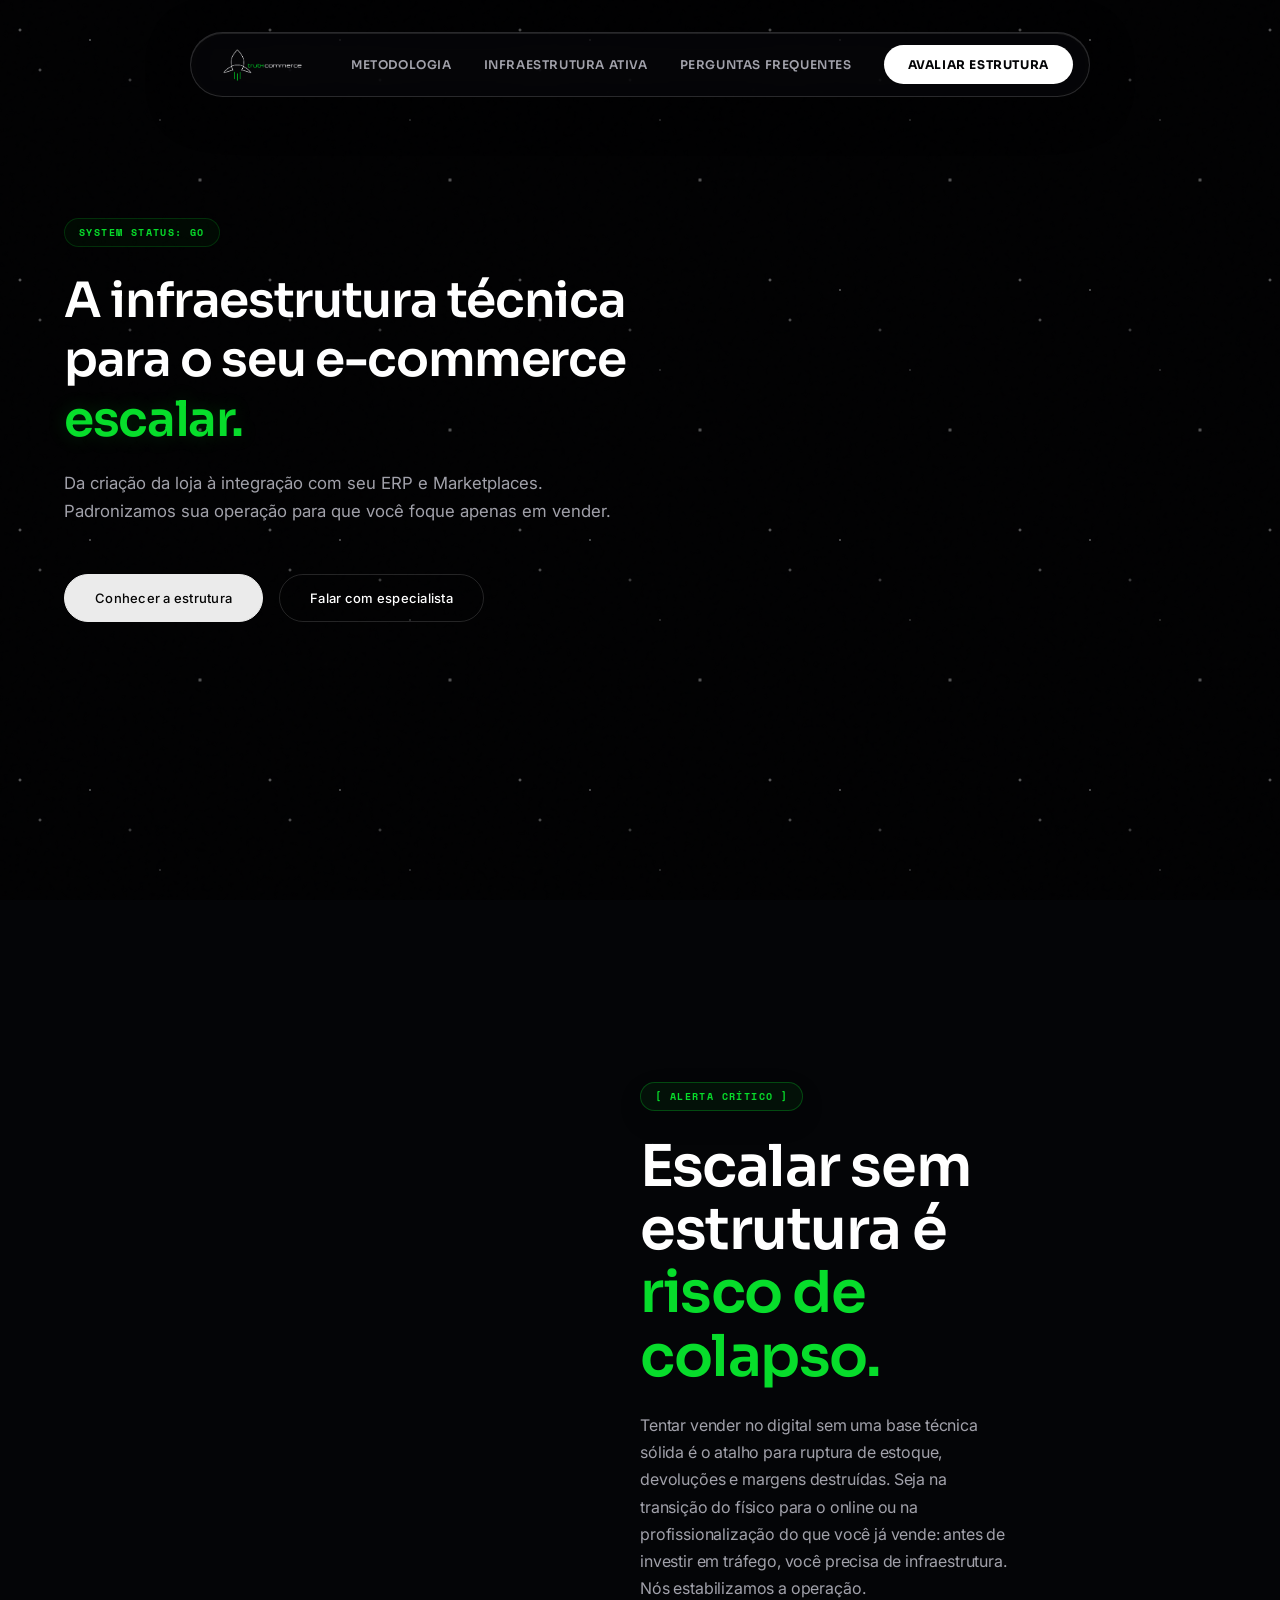
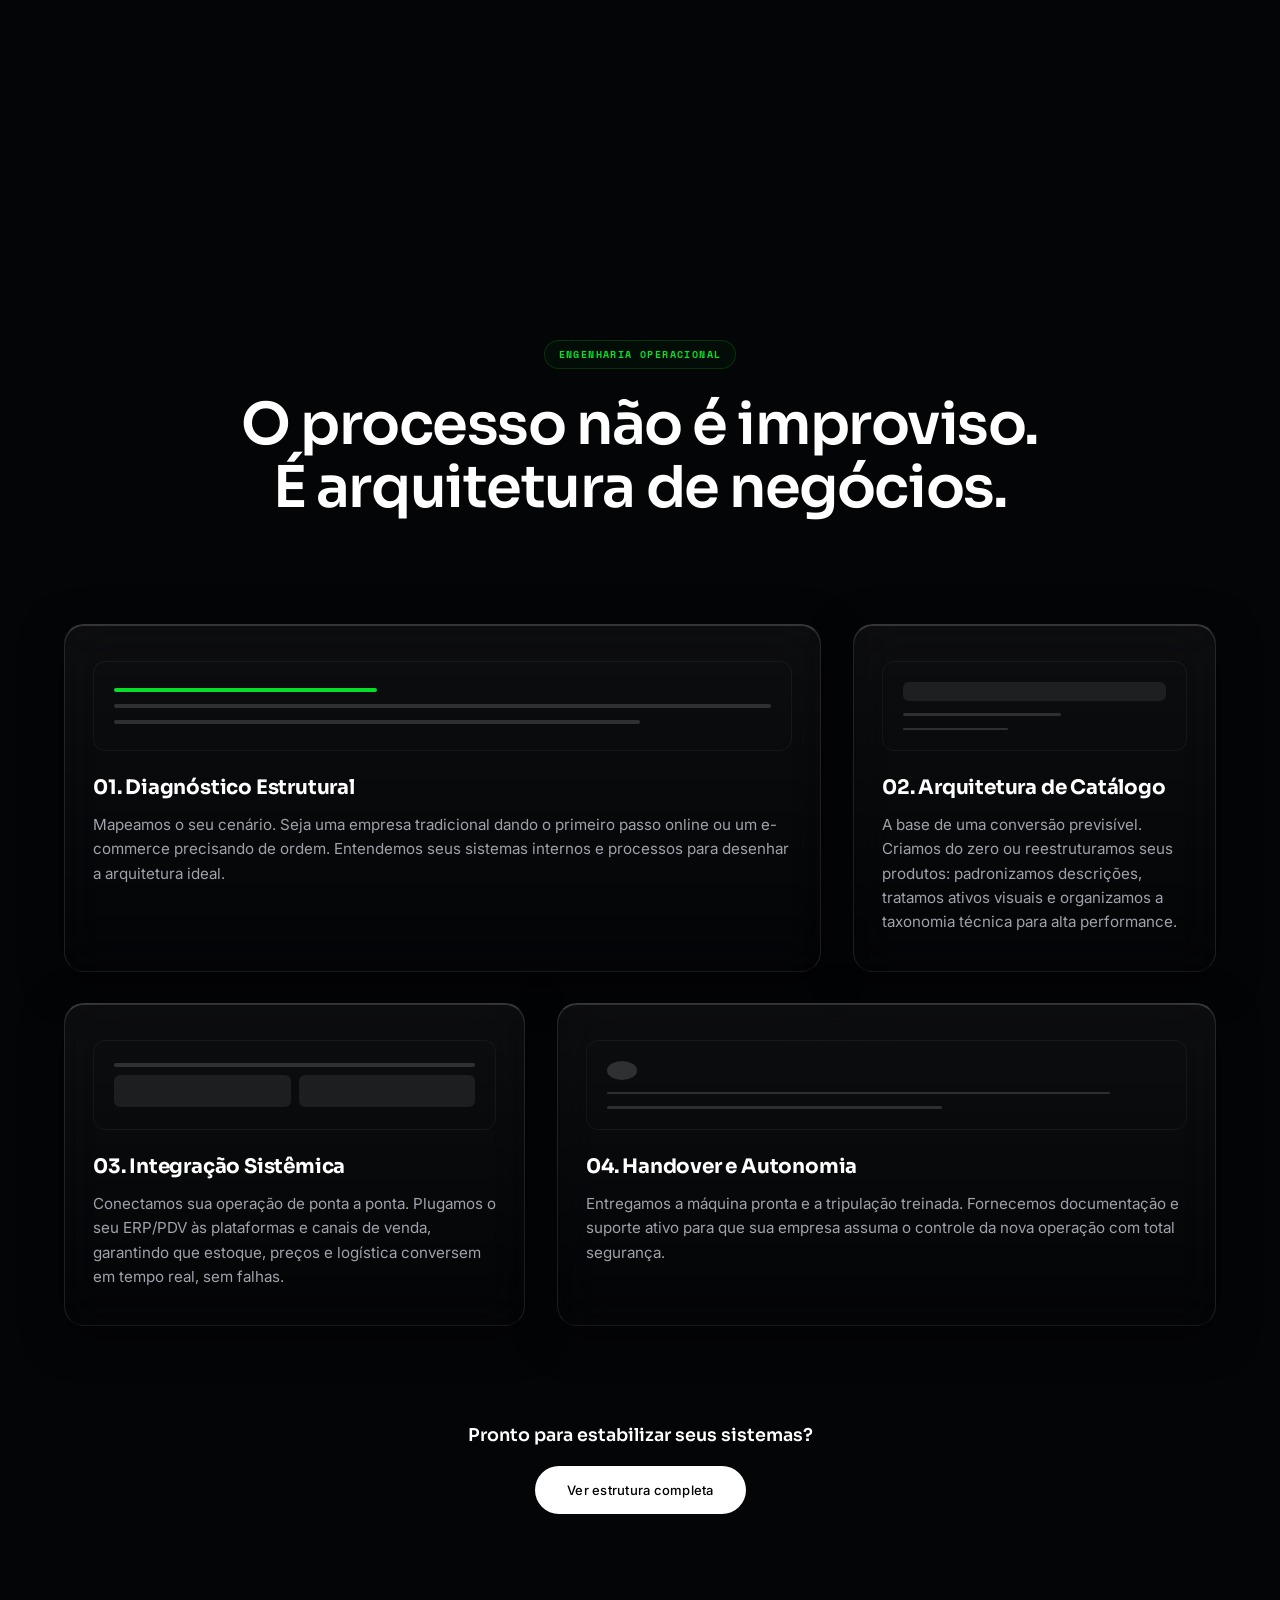
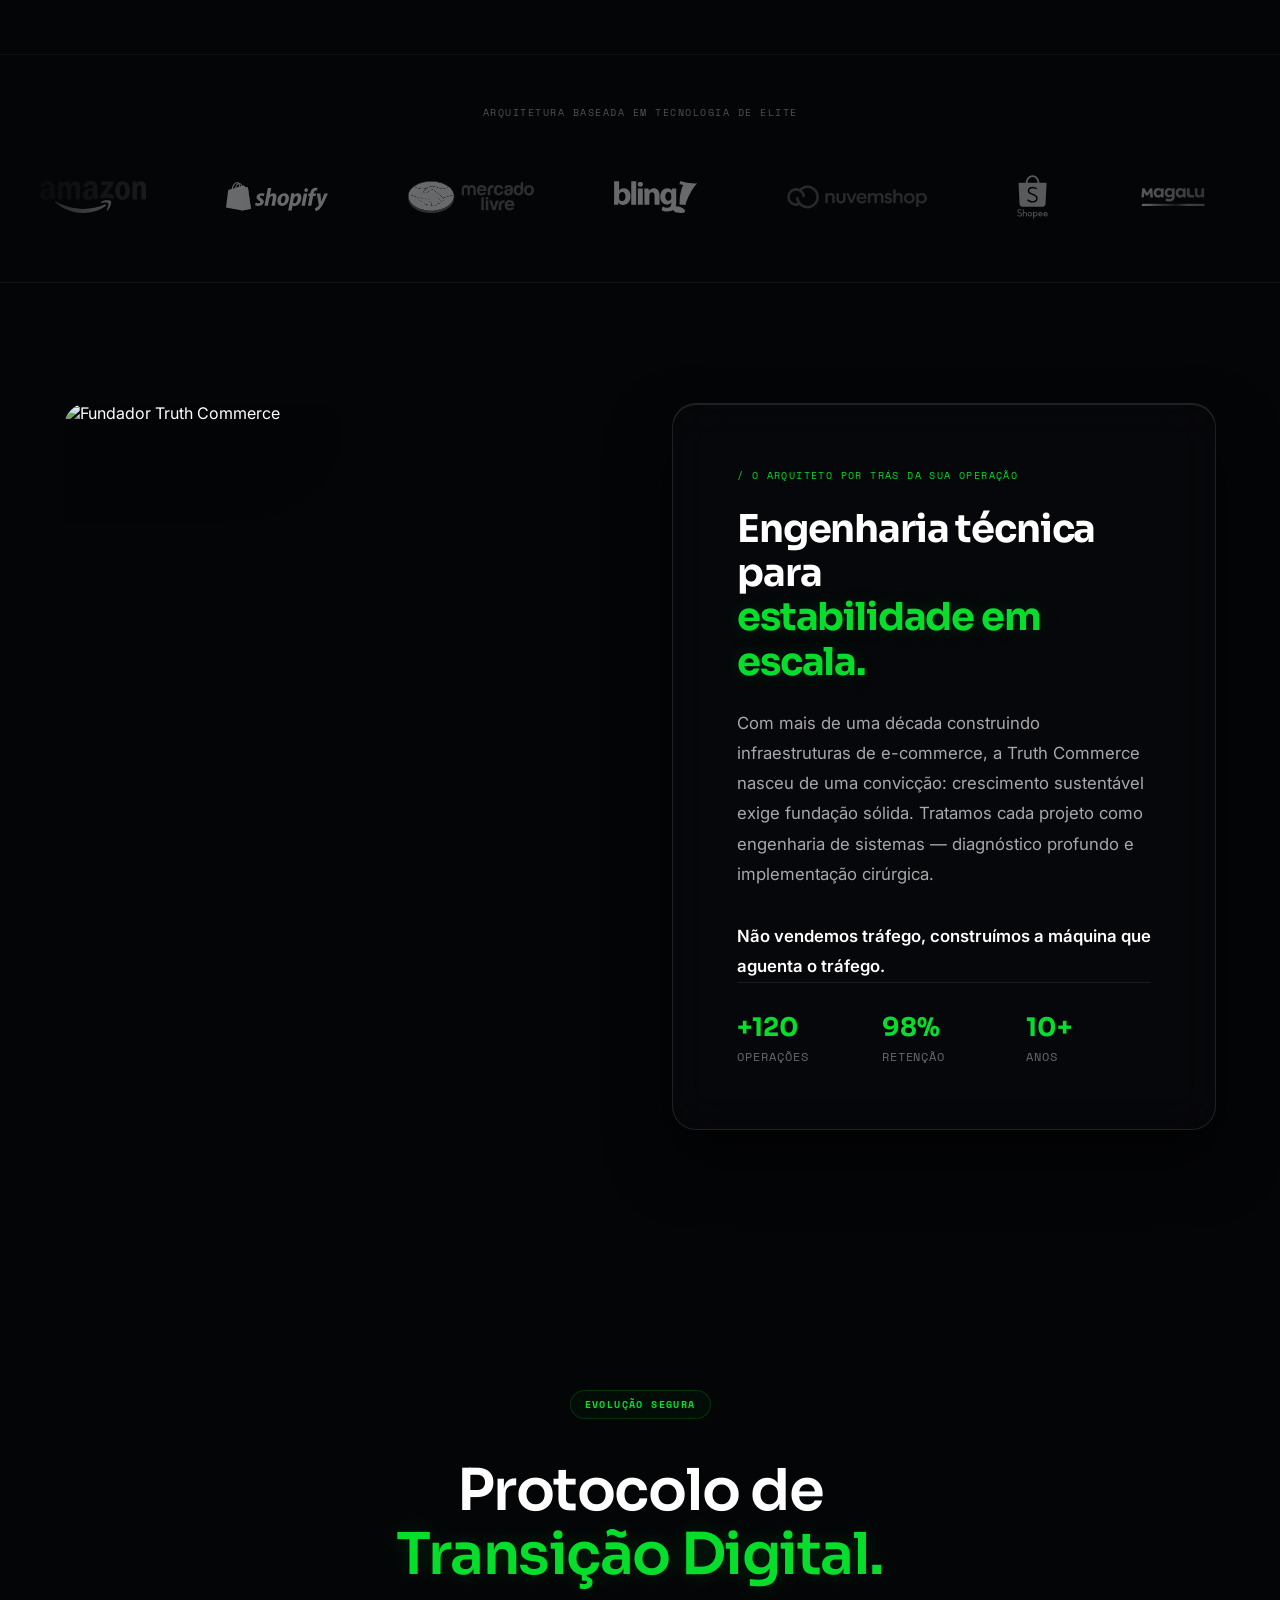
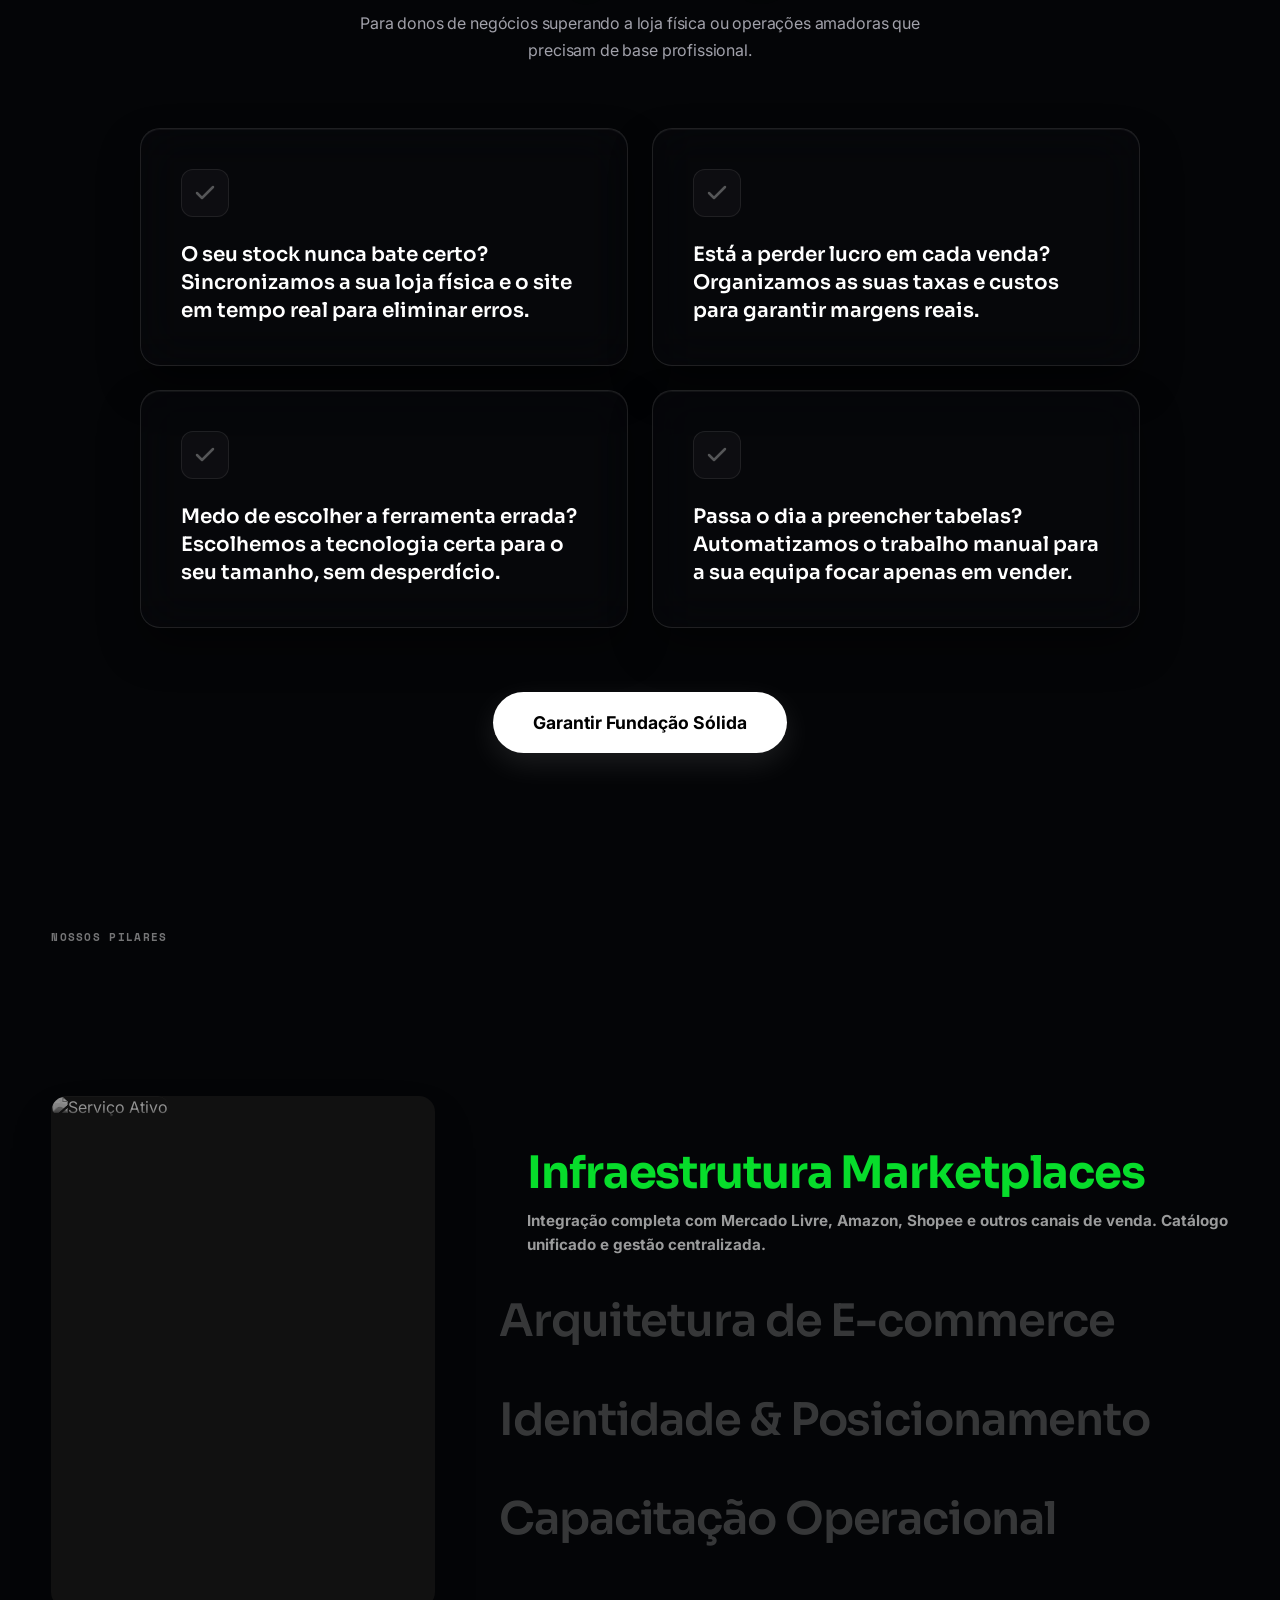
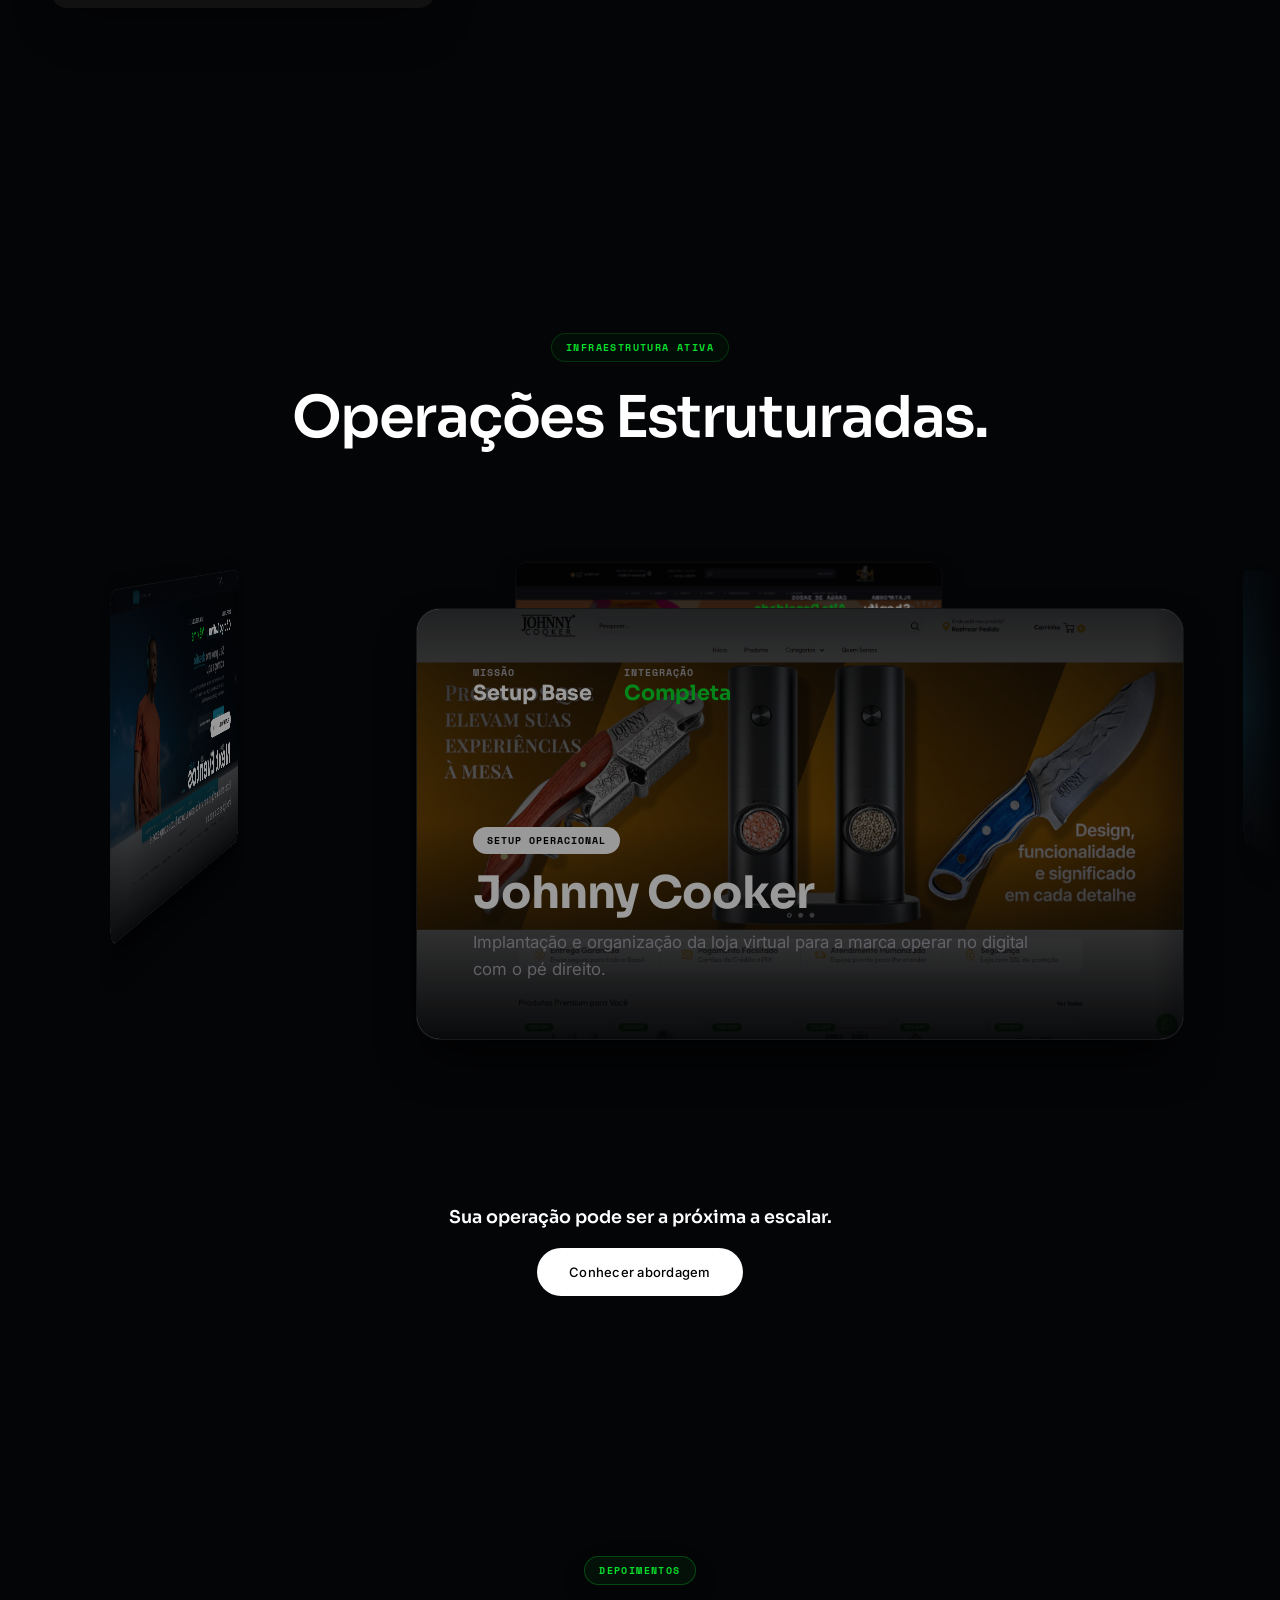
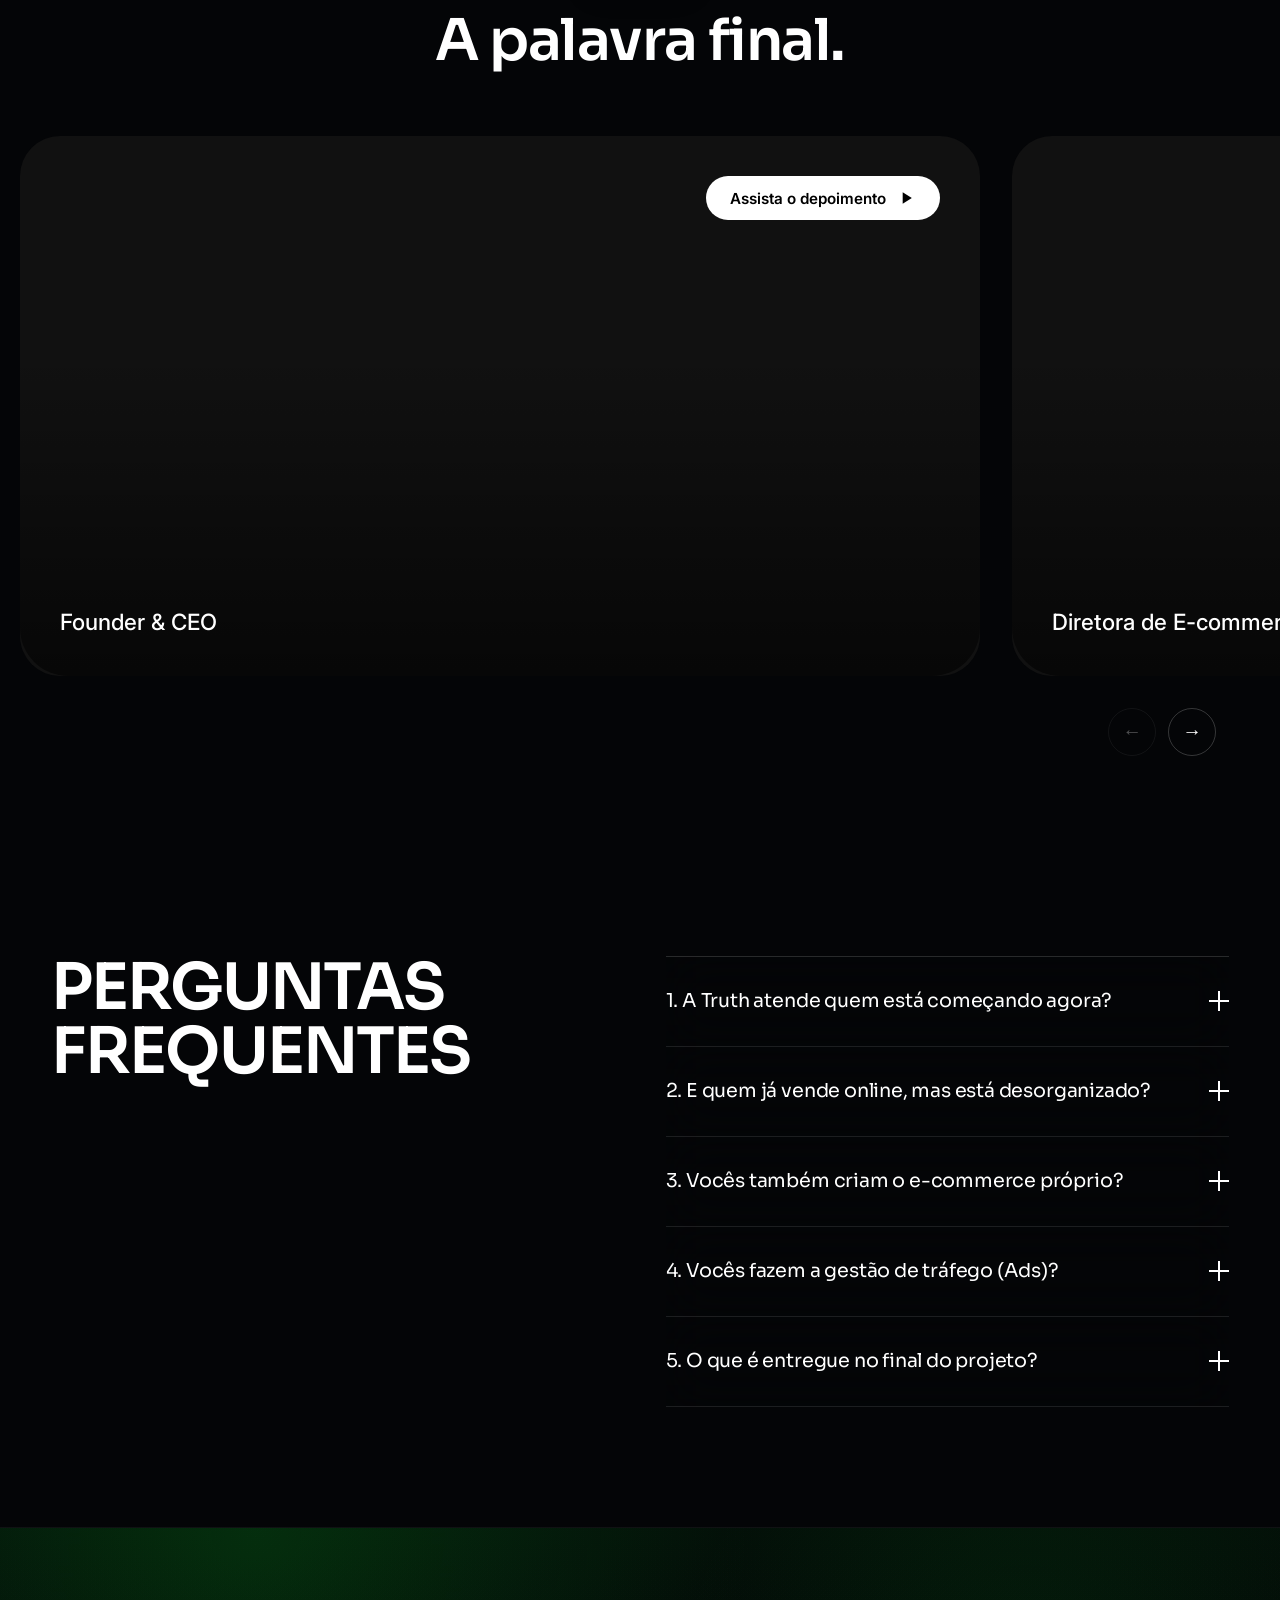
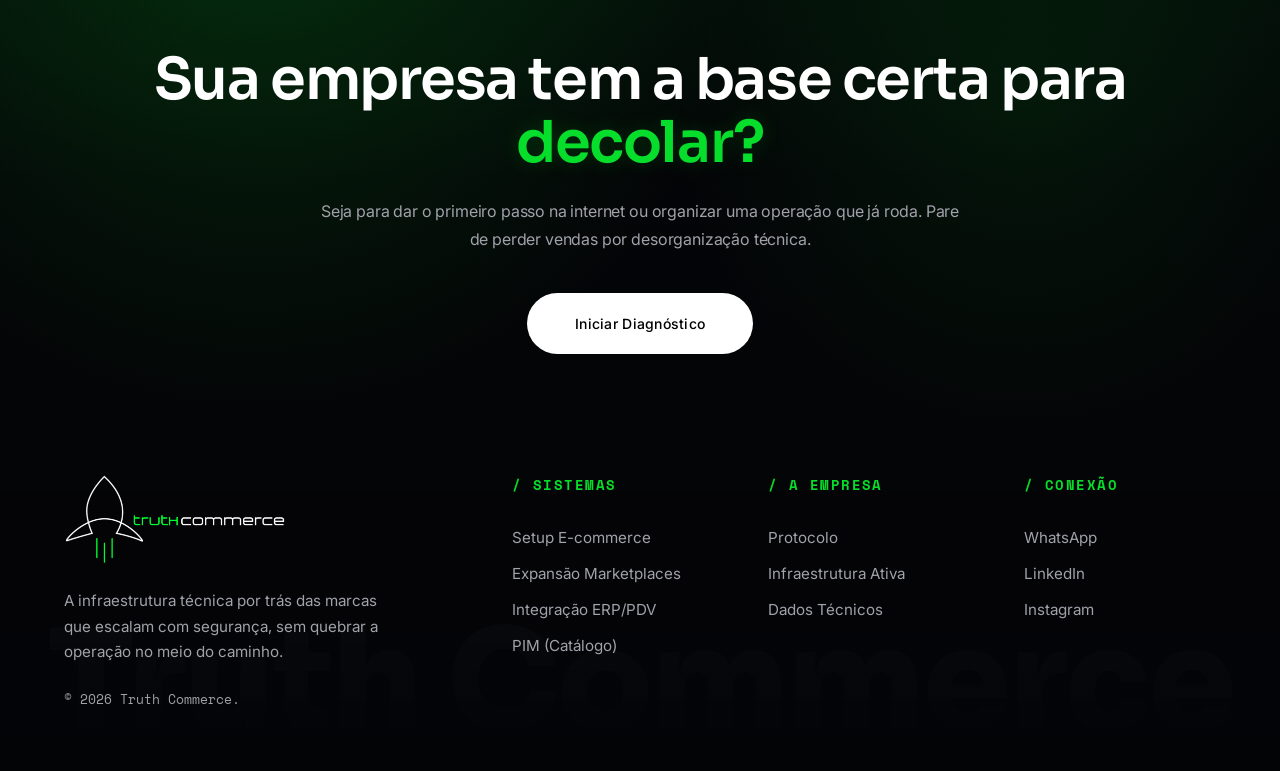
==== commit 80fb16c8: "colocando fotos nas marcas" ====
--- a/index.html
+++ b/index.html
@@ -4,157 +4,191 @@
 
 <head>
 
-<meta charset="utf-8" />
-
-<meta name="viewport" content="width=device-width,initial-scale=1" />
-
-<title>Truth Commerce | A fundação da escala digital.</title>
-
-
-
-<link rel="preconnect" href="https://fonts.googleapis.com">
-
-<link rel="preconnect" href="https://fonts.gstatic.com" crossorigin>
-
-<link href="https://fonts.googleapis.com/css2?family=Sora:wght@300;400;600;700;800&family=Space+Mono:wght@400;700&family=Inter:wght@400;500;600&display=swap" rel="stylesheet">
-
-<script src="https://cdnjs.cloudflare.com/ajax/libs/three.js/r128/three.min.js"></script>
-
-<script src="https://cdn.jsdelivr.net/npm/three@0.128.0/examples/js/loaders/GLTFLoader.js"></script>
-
-<script src="https://cdnjs.cloudflare.com/ajax/libs/gsap/3.12.5/gsap.min.js"></script>
-
-<script src="https://cdnjs.cloudflare.com/ajax/libs/gsap/3.12.5/ScrollTrigger.min.js"></script>
-
-
-
-<style>
-
-/* =========================================
+  <meta charset="utf-8" />
+
+  <meta name="viewport" content="width=device-width,initial-scale=1" />
+
+  <title>Truth Commerce | A fundação da escala digital.</title>
+
+
+
+  <link rel="preconnect" href="https://fonts.googleapis.com">
+
+  <link rel="preconnect" href="https://fonts.gstatic.com" crossorigin>
+
+  <link
+    href="https://fonts.googleapis.com/css2?family=Sora:wght@300;400;600;700;800&family=Space+Mono:wght@400;700&family=Inter:wght@400;500;600&display=swap"
+    rel="stylesheet">
+
+  <script src="https://cdnjs.cloudflare.com/ajax/libs/three.js/r128/three.min.js"></script>
+
+  <script src="https://cdn.jsdelivr.net/npm/three@0.128.0/examples/js/loaders/GLTFLoader.js"></script>
+
+  <script src="https://cdnjs.cloudflare.com/ajax/libs/gsap/3.12.5/gsap.min.js"></script>
+
+  <script src="https://cdnjs.cloudflare.com/ajax/libs/gsap/3.12.5/ScrollTrigger.min.js"></script>
+  <script src="https://cdnjs.cloudflare.com/ajax/libs/gsap/3.12.5/Draggable.min.js"></script>
+
+  <!-- Lenis Smooth Scroll -->
+  <script src="https://unpkg.com/lenis@1.1.20/dist/lenis.min.js"></script>
+
+  <style>
+    /* =========================================
 
    1. VARIÁVEIS - ESTÉTICA FRAMER PREMIUM
 
 ========================================= */
 
-:root {
-
-  --bg-base: #040507;
-
-  --bg-surface: #0a0c10;
-
-  --green: #07dd2b;
-
-  --green-glow: rgba(7, 221, 43, 0.12); /* Reduzido — menos neon */
-
-  --text-main: #FFFFFF;
-
-  --text-muted: #A1A1AA;
-
-  --border-light: rgba(255, 255, 255, 0.06);
-
-  /* Motion tokens */
-
-  --ease-snappy: cubic-bezier(0.2, 0.8, 0.2, 1);
-
-  --ease-smooth: cubic-bezier(0.16, 1, 0.3, 1);
-
-}
-
-
-
-* { box-sizing: border-box; }
-
-html { scroll-behavior: smooth; }
-
-
-
-body {
-
-  margin: 0;
-
-  font-family: 'Inter', sans-serif;
-
-  background-color: var(--bg-base);
-
-  color: var(--text-main);
-
-  overflow-x: hidden;
-
-  -webkit-font-smoothing: antialiased;
-
-  -moz-osx-font-smoothing: grayscale;
-
-}
-
-
-
-/* =========================================
+    :root {
+
+      --bg-base: #040507;
+
+      --bg-surface: #0a0c10;
+
+      --green: #07dd2b;
+
+      --green-glow: rgba(7, 221, 43, 0.12);
+      /* Reduzido — menos neon */
+
+      --text-main: #FFFFFF;
+
+      --text-muted: #A1A1AA;
+
+      --border-light: rgba(255, 255, 255, 0.06);
+
+      /* Motion tokens */
+
+      --ease-snappy: cubic-bezier(0.2, 0.8, 0.2, 1);
+
+      --ease-smooth: cubic-bezier(0.16, 1, 0.3, 1);
+
+    }
+
+
+
+    * {
+      box-sizing: border-box;
+    }
+
+    /* scroll-behavior: smooth; removed for Lenis */
+
+
+
+    body {
+
+      margin: 0;
+
+      font-family: 'Inter', sans-serif;
+
+      background-color: var(--bg-base);
+
+      color: var(--text-main);
+
+      overflow-x: hidden;
+
+      -webkit-font-smoothing: antialiased;
+
+      -moz-osx-font-smoothing: grayscale;
+
+    }
+
+
+
+    /* =========================================
 
    2. AMBIENTE E ILUMINAÇÃO (O SEGREDO DO FRAMER)
 
 ========================================= */
 
-/* Fundo Noise Sutil */
-
-body::before {
-
-  content: "";
-
-  position: fixed; inset: 0; z-index: 1; pointer-events: none;
-
-  background-image: url("data:image/svg+xml,%3Csvg viewBox='0 0 200 200' xmlns='http://www.w3.org/2000/svg'%3E%3Cfilter id='noiseFilter'%3E%3CfeTurbulence type='fractalNoise' baseFrequency='0.8' numOctaves='3' stitchTiles='stitch'/%3E%3C/filter%3E%3Crect width='100%25' height='100%25' filter='url(%23noiseFilter)' opacity='0.03'/%3E%3C/svg%3E");
-
-  opacity: 0.25;
-
-}
-
-
-
-/* Flares e Luzes Difusas de Fundo - Removidas para fundo ALL BLACK */
-.ambient-lighting {
-  display: none !important;
-}
-
-
-
-/* Tech Grid removed - using space-bg */
-
-/* DEEP SPACE BACKGROUND */
-.space-bg {
-  position: fixed;
-  top: 0; left: 0; width: 100vw; height: 100vh;
-  z-index: -2;
-  pointer-events: none;
-  background-color: #000000; /* Pure Black */
-  background-image: 
-    radial-gradient(2px 2px at 20px 30px, #ffffff, rgba(0,0,0,0)),
-    radial-gradient(2px 2px at 40px 70px, #dddddd, rgba(0,0,0,0)),
-    radial-gradient(1.5px 1.5px at 90px 40px, #ffffff, rgba(0,0,0,0)),
-    radial-gradient(2px 2px at 130px 80px, #aaaaaa, rgba(0,0,0,0)),
-    radial-gradient(1px 1px at 160px 120px, #ffffff, rgba(0,0,0,0)),
-    radial-gradient(2.5px 2.5px at 200px 180px, #dddddd, rgba(0,0,0,0));
-  background-repeat: repeat;
-  background-size: 250px 250px;
-  opacity: 0.5;
-}
-
-/* Force transparent backgrounds on all sections */
-section, #alerta, #metodo, #servicos, #projetos, #depoimentos, #faq, .surface-section {
-  background-color: transparent !important;
-  background: transparent !important;
-}
-
-/* =========================================
+    /* Fundo Noise Sutil */
+
+    body::before {
+
+      content: "";
+
+      position: fixed;
+      inset: 0;
+      z-index: 1;
+      pointer-events: none;
+
+      background-image: url("data:image/svg+xml,%3Csvg viewBox='0 0 200 200' xmlns='http://www.w3.org/2000/svg'%3E%3Cfilter id='noiseFilter'%3E%3CfeTurbulence type='fractalNoise' baseFrequency='0.8' numOctaves='3' stitchTiles='stitch'/%3E%3C/filter%3E%3Crect width='100%25' height='100%25' filter='url(%23noiseFilter)' opacity='0.03'/%3E%3C/svg%3E");
+
+      opacity: 0.25;
+
+    }
+
+
+
+    /* Flares e Luzes Difusas de Fundo - Removidas para fundo ALL BLACK */
+    .ambient-lighting {
+      display: none !important;
+    }
+
+
+
+    /* Tech Grid removed - using space-bg */
+
+    /* DEEP SPACE BACKGROUND */
+    .space-bg {
+      position: fixed;
+      top: 0;
+      left: 0;
+      width: 100vw;
+      height: 100vh;
+      z-index: -2;
+      pointer-events: none;
+      background-color: #000000;
+      /* Pure Black */
+      background-image:
+        radial-gradient(2px 2px at 20px 30px, #ffffff, rgba(0, 0, 0, 0)),
+        radial-gradient(2px 2px at 40px 70px, #dddddd, rgba(0, 0, 0, 0)),
+        radial-gradient(1.5px 1.5px at 90px 40px, #ffffff, rgba(0, 0, 0, 0)),
+        radial-gradient(2px 2px at 130px 80px, #aaaaaa, rgba(0, 0, 0, 0)),
+        radial-gradient(1px 1px at 160px 120px, #ffffff, rgba(0, 0, 0, 0)),
+        radial-gradient(2.5px 2.5px at 200px 180px, #dddddd, rgba(0, 0, 0, 0));
+      background-repeat: repeat;
+      background-size: 250px 250px;
+      opacity: 0.5;
+    }
+
+
+    /* Force transparent backgrounds on all sections */
+    section,
+    #alerta,
+    #metodo,
+    #servicos,
+    #projetos,
+    #depoimentos,
+    #faq,
+    .surface-section {
+      background-color: transparent !important;
+      background: transparent !important;
+    }
+
+    /* =========================================
    3. TIPOGRAFIA & BOTÕES DE ALTO PADRÃO
 ========================================= */
 
-section { position: relative; width: 100%; max-width: 1300px; margin: 0 auto; padding: 140px 5%; z-index: 2; }
-
-.text-center { text-align: center; } .text-left { text-align: left; }
-
-
-
-/* =========================================
+    section {
+      position: relative;
+      width: 100%;
+      max-width: 1300px;
+      margin: 0 auto;
+      padding: 140px 5%;
+      z-index: 2;
+    }
+
+    .text-center {
+      text-align: center;
+    }
+
+    .text-left {
+      text-align: left;
+    }
+
+
+
+    /* =========================================
 
    3.1. SECTION SKINS (variação de fundo por seção)
 
@@ -162,329 +196,512 @@
 
 ========================================= */
 
-.section-skin { isolation: isolate; }
-
-.section-skin::before,
-
-.section-skin::after {
-
-  content: "";
-
-  position: absolute;
-
-  top: 0;
-
-  bottom: 0;
-
-  left: 50%;
-
-  width: 100vw;
-
-  transform: translateX(-50%);
-
-  display: none !important;
-}
-
-.section-skin > * { position: relative; z-index: 1; }
-
-
-
-/* HERO: flare e vinheta suave */
-
-.skin-hero::before {
-
-  background:
-
-    radial-gradient(900px circle at 25% 30%, rgba(7, 221, 43, 0.10), transparent 60%),
-
-    radial-gradient(700px circle at 80% 20%, rgba(255, 255, 255, 0.05), transparent 55%),
-
-    linear-gradient(180deg, rgba(255,255,255,0.02), transparent 35%, rgba(0,0,0,0.35) 100%);
-
-}
-
-.skin-hero::after {
-
-  background: radial-gradient(1200px circle at 50% 100%, rgba(7, 221, 43, 0.08), transparent 65%);
-
-  opacity: 0.9;
-
-}
-
-
-
-.skin-alert::before {
-  background:
-    linear-gradient(180deg, rgba(255,255,255,0.03), transparent 25%, transparent 75%, rgba(255,255,255,0.02) 100%),
-    radial-gradient(900px circle at 15% 40%, rgba(255,255,255,0.05), transparent 60%);
-}
-
-.skin-alert::after {
-
-  background: radial-gradient(900px circle at 85% 40%, rgba(7, 221, 43, 0.07), transparent 65%);
-
-  opacity: 0.7;
-
-}
-
-
-
-/* MÉTODO (surface) com textura pontilhada */
-
-.skin-metodo {
-
-  background: linear-gradient(180deg, #0a0c10 0%, #07090d 100%);
-
-}
-
-.skin-metodo::after {
-
-  background-image:
-
-    radial-gradient(rgba(255,255,255,0.06) 1px, transparent 1px),
-
-    radial-gradient(rgba(7,221,43,0.05) 1px, transparent 1px);
-
-  background-size: 54px 54px, 90px 90px;
-
-  background-position: 0 0, 20px 30px;
-
-  -webkit-mask-image: radial-gradient(ellipse at center, black 25%, transparent 72%);
-
-  mask-image: radial-gradient(ellipse at center, black 25%, transparent 72%);
-
-  opacity: 0.22;
-
-}
-
-
-
-/* SERVIÇOS: listras diagonais bem sutis + flare verde */
-.skin-services::before {
-  background:
-    radial-gradient(900px circle at 80% 35%, rgba(7, 221, 43, 0.10), transparent 60%),
-    linear-gradient(180deg, rgba(255,255,255,0.02), rgba(0,0,0,0) 45%, rgba(255,255,255,0.01) 100%);
-}
-
-.skin-services::after {
-
-  background: repeating-linear-gradient(
-
-    135deg,
-
-    rgba(255,255,255,0.05) 0px,
-
-    rgba(255,255,255,0.05) 1px,
-
-    transparent 1px,
-
-    transparent 14px
-
-  );
-
-  opacity: 0.05;
-
-}
-
-
-
-/* PROJETOS: campo “estelar” discreto (sem ficar verde) */
-.skin-projects::before {
-  background:
-    radial-gradient(1100px circle at 50% 15%, rgba(255,255,255,0.04), transparent 60%),
-    radial-gradient(900px circle at 15% 70%, rgba(7, 221, 43, 0.07), transparent 65%),
-    linear-gradient(180deg, rgba(0,0,0,0.10), rgba(0,0,0,0.45) 100%);
-}
-
-.skin-projects::after {
-
-  background-image:
-
-    radial-gradient(rgba(255,255,255,0.10) 1px, transparent 1px),
-
-    radial-gradient(rgba(255,255,255,0.05) 1px, transparent 1px);
-
-  background-size: 120px 120px, 60px 60px;
-
-  background-position: 10px 20px, 0 0;
-
-  opacity: 0.08;
-
-  -webkit-mask-image: radial-gradient(ellipse at center, black 30%, transparent 78%);
-
-  mask-image: radial-gradient(ellipse at center, black 30%, transparent 78%);
-
-}
-
-
-
-/* DEPOIMENTOS: superfície um pouco mais “clean” */
-
-.skin-testimonials::before {
-
-  background:
-
-    linear-gradient(180deg, rgba(255,255,255,0.02), rgba(10,12,16,0.15) 50%, rgba(0,0,0,0.25) 100%),
-
-    radial-gradient(900px circle at 30% 60%, rgba(255,255,255,0.05), transparent 60%);
-
-  
-
-}
-
-
-
-/* FAQ (Innoflow: tema claro, layout clean, sem "surface" complexa) */
-
-.skin-faq {
-
-  /* Nenhum efeito; seção controlada pela classe .theme-light */
-
-  background: transparent;
-
-}
-
-
-
-/* =========================================
+    .section-skin {
+      isolation: isolate;
+    }
+
+    .section-skin::before,
+
+    .section-skin::after {
+
+      content: "";
+
+      position: absolute;
+
+      top: 0;
+
+      bottom: 0;
+
+      left: 50%;
+
+      width: 100vw;
+
+      transform: translateX(-50%);
+
+      display: none !important;
+    }
+
+    .section-skin>* {
+      position: relative;
+      z-index: 1;
+    }
+
+
+
+    /* HERO: flare e vinheta suave */
+
+    .skin-hero::before {
+
+      background:
+
+        radial-gradient(900px circle at 25% 30%, rgba(7, 221, 43, 0.10), transparent 60%),
+
+        radial-gradient(700px circle at 80% 20%, rgba(255, 255, 255, 0.05), transparent 55%),
+
+        linear-gradient(180deg, rgba(255, 255, 255, 0.02), transparent 35%, rgba(0, 0, 0, 0.35) 100%);
+
+    }
+
+    .skin-hero::after {
+
+      background: radial-gradient(1200px circle at 50% 100%, rgba(7, 221, 43, 0.08), transparent 65%);
+
+      opacity: 0.9;
+
+    }
+
+
+
+    .skin-alert::before {
+      background:
+        linear-gradient(180deg, rgba(255, 255, 255, 0.03), transparent 25%, transparent 75%, rgba(255, 255, 255, 0.02) 100%),
+        radial-gradient(900px circle at 15% 40%, rgba(255, 255, 255, 0.05), transparent 60%);
+    }
+
+    .skin-alert::after {
+
+      background: radial-gradient(900px circle at 85% 40%, rgba(7, 221, 43, 0.07), transparent 65%);
+
+      opacity: 0.7;
+
+    }
+
+
+
+    /* MÉTODO (surface) com textura pontilhada */
+
+    .skin-metodo {
+
+      background: linear-gradient(180deg, rgba(10, 12, 16, 0.2) 0%, rgba(7, 9, 13, 0.2) 100%);
+
+    }
+
+    .skin-metodo::after {
+
+      background-image:
+
+        radial-gradient(rgba(255, 255, 255, 0.06) 1px, transparent 1px),
+
+        radial-gradient(rgba(7, 221, 43, 0.05) 1px, transparent 1px);
+
+      background-size: 54px 54px, 90px 90px;
+
+      background-position: 0 0, 20px 30px;
+
+      -webkit-mask-image: radial-gradient(ellipse at center, black 25%, transparent 72%);
+
+      mask-image: radial-gradient(ellipse at center, black 25%, transparent 72%);
+
+      opacity: 0.22;
+
+    }
+
+
+
+    /* SERVIÇOS: listras diagonais bem sutis + flare verde */
+    .skin-services::before {
+      background:
+        radial-gradient(900px circle at 80% 35%, rgba(7, 221, 43, 0.10), transparent 60%),
+        linear-gradient(180deg, rgba(255, 255, 255, 0.02), rgba(0, 0, 0, 0) 45%, rgba(255, 255, 255, 0.01) 100%);
+    }
+
+    .skin-services::after {
+
+      background: repeating-linear-gradient(135deg,
+
+          rgba(255, 255, 255, 0.05) 0px,
+
+          rgba(255, 255, 255, 0.05) 1px,
+
+          transparent 1px,
+
+          transparent 14px);
+
+      opacity: 0.05;
+
+    }
+
+
+
+    /* PROJETOS: campo “estelar” discreto (sem ficar verde) */
+    .skin-projects::before {
+      background:
+        radial-gradient(1100px circle at 50% 15%, rgba(255, 255, 255, 0.04), transparent 60%),
+        radial-gradient(900px circle at 15% 70%, rgba(7, 221, 43, 0.07), transparent 65%),
+        linear-gradient(180deg, rgba(0, 0, 0, 0.10), rgba(0, 0, 0, 0.45) 100%);
+    }
+
+    .skin-projects::after {
+
+      background-image:
+
+        radial-gradient(rgba(255, 255, 255, 0.10) 1px, transparent 1px),
+
+        radial-gradient(rgba(255, 255, 255, 0.05) 1px, transparent 1px);
+
+      background-size: 120px 120px, 60px 60px;
+
+      background-position: 10px 20px, 0 0;
+
+      opacity: 0.08;
+
+      -webkit-mask-image: radial-gradient(ellipse at center, black 30%, transparent 78%);
+
+      mask-image: radial-gradient(ellipse at center, black 30%, transparent 78%);
+
+    }
+
+
+
+    /* DEPOIMENTOS: superfície um pouco mais “clean” */
+
+    .skin-testimonials::before {
+
+      background:
+
+        linear-gradient(180deg, rgba(255, 255, 255, 0.02), rgba(10, 12, 16, 0.15) 50%, rgba(0, 0, 0, 0.25) 100%),
+
+        radial-gradient(900px circle at 30% 60%, rgba(255, 255, 255, 0.05), transparent 60%);
+
+
+
+    }
+
+
+
+    /* FAQ (Innoflow: tema claro, layout clean, sem "surface" complexa) */
+
+    .skin-faq {
+
+      /* Nenhum efeito; seção controlada pela classe .theme-light */
+
+      background: transparent;
+
+    }
+
+
+
+    /* =========================================
    3.2. TEMA CLARO (Astra-like) - OVERRIDDEN TO DARK THEME
 ========================================= */
-.theme-light { color: #FFFFFF !important; }
-.theme-light::before, .theme-light::after {
-  background: transparent !important;
-  box-shadow: none !important;
-}
-.theme-light .title-huge, .theme-light .title-medium { color: #FFFFFF !important; }
-.theme-light .subtext { color: var(--text-muted) !important; }
-.theme-light .faq-question { color: #FFFFFF !important; }
-.theme-light .faq-question:hover { color: var(--green) !important; }
-.theme-light .faq-answer { color: var(--text-muted) !important; }
-.theme-light .faq-item { border-color: rgba(255,255,255,0.10) !important; }
-.theme-light .btn { color: #FFFFFF; background: rgba(255,255,255,0.05); border: 1px solid rgba(255,255,255,0.1); }
-.theme-light .btn:hover { background: rgba(255,255,255,0.1); }
-.theme-light .btn.primary { background: #FFFFFF; color: #000; }
-.theme-light .btn.primary:hover { background: var(--green); color: #000; box-shadow: 0 8px 24px rgba(7, 221, 43, 0.22); }
-
-
-
-
-/* Ajustes tipográficos/elementos dentro de seções claras overrides aplicados acima via !important */
-.theme-light .accent { color: var(--green); text-shadow: none; }
-.theme-light .cta-pre-text { color: #FFFFFF; }
-
-.theme-light .tag {
-  color: var(--green);
-  border-color: rgba(7, 221, 43, 0.28);
-  background: rgba(7, 221, 43, 0.06);
-  box-shadow: 0 10px 30px rgba(0,0,0,0.08);
-}
-
-
-
-/* Botões movidos para override acima */
-
-
-.theme-light .btn.primary:hover {
-
-  background: var(--green);
-
-  color: #000;
-
-}
-
-
-
-.title-huge { font-family: 'Sora', sans-serif; font-size: clamp(2.8rem, 5.5vw, 5.5rem); font-weight: 600; line-height: 1.08; letter-spacing: -0.035em; margin: 0; }
-
-.title-medium { font-family: 'Sora', sans-serif; font-size: clamp(2.2rem, 4.5vw, 3.75rem); font-weight: 600; line-height: 1.1; letter-spacing: -0.025em; margin: 0 0 24px 0; }
-
-.accent { color: var(--green); text-shadow: 0 0 20px rgba(7,221,43,0.18); }
-
-
-
-.subtext { font-size: clamp(1rem, 1.2vw, 1.15rem); color: var(--text-muted); max-width: 650px; line-height: 1.7; font-weight: 400; letter-spacing: -0.01em; }
-
-.subtext.center { margin: 24px auto 0; }
-
-
-
-.tag { 
-
-  display: inline-block; font-family: 'Space Mono', monospace; font-size: 10px; color: var(--green); text-transform: uppercase; letter-spacing: 0.14em; 
-
-  border: 1px solid rgba(7, 221, 43, 0.18); padding: 6px 14px; border-radius: 100px; margin-bottom: 24px; background: rgba(7, 221, 43, 0.04); font-weight: 700;
-
-  box-shadow: none;
-
-}
-
-.cta-pre-text { font-family: 'Sora', sans-serif; font-size: 1.1rem; color: #fff; font-weight: 600; margin-bottom: 20px; }
-
-
-
-.actions { margin-top: 48px; display: flex; gap: 16px; justify-content: center; flex-wrap: wrap; }
-
-.actions.left { justify-content: flex-start; }
-
-
-
-/* Botões Premium */
-
-.btn { 
-
-  font-family: 'Inter', sans-serif; font-size: 13px; font-weight: 500; letter-spacing: 0.02em; text-decoration: none; 
-
-  padding: 16px 32px; display: inline-flex; align-items: center; justify-content: center; transition: all 0.3s var(--ease-smooth); 
-
-  border: 1px solid rgba(255,255,255,0.1); color: #fff; background: rgba(255,255,255,0.04); border-radius: 100px; backdrop-filter: blur(10px);
-
-}
-
-.btn.primary { background: #fff; color: #000; border: none; }
-
-.btn:hover { background: rgba(255,255,255,0.09); transform: translateY(-1px); }
-
-.btn.primary:hover { background: var(--green); color: #000; box-shadow: 0 8px 24px rgba(7, 221, 43, 0.22); }
-
-
-
-/* =========================================
+    .theme-light {
+      color: #FFFFFF !important;
+    }
+
+    .theme-light::before,
+    .theme-light::after {
+      background: transparent !important;
+      box-shadow: none !important;
+    }
+
+    .theme-light .title-huge,
+    .theme-light .title-medium {
+      color: #FFFFFF !important;
+    }
+
+    .theme-light .subtext {
+      color: var(--text-muted) !important;
+    }
+
+    .theme-light .faq-question {
+      color: #FFFFFF !important;
+    }
+
+    .theme-light .faq-question:hover {
+      color: var(--green) !important;
+    }
+
+    .theme-light .faq-answer {
+      color: var(--text-muted) !important;
+    }
+
+    .theme-light .faq-item {
+      border-color: rgba(255, 255, 255, 0.10) !important;
+    }
+
+    .theme-light .btn {
+      color: #FFFFFF;
+      background: rgba(255, 255, 255, 0.05);
+      border: 1px solid rgba(255, 255, 255, 0.1);
+    }
+
+    .theme-light .btn:hover {
+      background: rgba(255, 255, 255, 0.1);
+    }
+
+    .theme-light .btn.primary {
+      background: #FFFFFF;
+      color: #000;
+    }
+
+    .theme-light .btn.primary:hover {
+      background: var(--green);
+      color: #000;
+      box-shadow: 0 8px 24px rgba(7, 221, 43, 0.22);
+    }
+
+
+
+
+    /* Ajustes tipográficos/elementos dentro de seções claras overrides aplicados acima via !important */
+    .theme-light .accent {
+      color: var(--green);
+      text-shadow: none;
+    }
+
+    .theme-light .cta-pre-text {
+      color: #FFFFFF;
+    }
+
+    .theme-light .tag {
+      color: var(--green);
+      border-color: rgba(7, 221, 43, 0.28);
+      background: rgba(7, 221, 43, 0.06);
+      box-shadow: 0 10px 30px rgba(0, 0, 0, 0.08);
+    }
+
+
+
+    /* Botões movidos para override acima */
+
+
+    .theme-light .btn.primary:hover {
+
+      background: var(--green);
+
+      color: #000;
+
+    }
+
+
+
+    .title-huge {
+      font-family: 'Sora', sans-serif;
+      font-size: clamp(2.8rem, 5.5vw, 5.5rem);
+      font-weight: 600;
+      line-height: 1.08;
+      letter-spacing: -0.035em;
+      margin: 0;
+    }
+
+    .title-medium {
+      font-family: 'Sora', sans-serif;
+      font-size: clamp(2.2rem, 4.5vw, 3.75rem);
+      font-weight: 600;
+      line-height: 1.1;
+      letter-spacing: -0.025em;
+      margin: 0 0 24px 0;
+    }
+
+    .accent {
+      color: var(--green);
+      text-shadow: 0 0 20px rgba(7, 221, 43, 0.18);
+    }
+
+
+
+    .subtext {
+      font-size: clamp(1rem, 1.2vw, 1.15rem);
+      color: var(--text-muted);
+      max-width: 650px;
+      line-height: 1.7;
+      font-weight: 400;
+      letter-spacing: -0.01em;
+    }
+
+    .subtext.center {
+      margin: 24px auto 0;
+    }
+
+
+
+    .tag {
+
+      display: inline-block;
+      font-family: 'Space Mono', monospace;
+      font-size: 10px;
+      color: var(--green);
+      text-transform: uppercase;
+      letter-spacing: 0.14em;
+
+      border: 1px solid rgba(7, 221, 43, 0.18);
+      padding: 6px 14px;
+      border-radius: 100px;
+      margin-bottom: 24px;
+      background: rgba(7, 221, 43, 0.04);
+      font-weight: 700;
+
+      box-shadow: none;
+
+    }
+
+    .cta-pre-text {
+      font-family: 'Sora', sans-serif;
+      font-size: 1.1rem;
+      color: #fff;
+      font-weight: 600;
+      margin-bottom: 20px;
+    }
+
+
+
+    .actions {
+      margin-top: 48px;
+      display: flex;
+      gap: 16px;
+      justify-content: center;
+      flex-wrap: wrap;
+    }
+
+    .actions.left {
+      justify-content: flex-start;
+    }
+
+
+
+    /* Botões Premium */
+
+    .btn {
+
+      font-family: 'Inter', sans-serif;
+      font-size: 13px;
+      font-weight: 500;
+      letter-spacing: 0.02em;
+      text-decoration: none;
+
+      padding: 16px 32px;
+      display: inline-flex;
+      align-items: center;
+      justify-content: center;
+      transition: all 0.3s var(--ease-smooth);
+
+      border: 1px solid rgba(255, 255, 255, 0.1);
+      color: #fff;
+      background: rgba(255, 255, 255, 0.04);
+      border-radius: 100px;
+      backdrop-filter: blur(10px);
+
+    }
+
+    .btn.primary {
+      background: #fff;
+      color: #000;
+      border: none;
+      will-change: transform;
+    }
+
+    .btn:hover {
+      background: rgba(255, 255, 255, 0.09);
+    }
+
+    .btn.primary:hover {
+      background: var(--green);
+      color: #000;
+      box-shadow: 0 8px 24px rgba(7, 221, 43, 0.22);
+    }
+
+
+
+    /* =========================================
 
    4. SMART HEADER (Glassmorphism)
 
 ========================================= */
 
-.header { position: fixed; top: 32px; left: 50%; transform: translateX(-50%); z-index: 100; transition: transform 0.4s cubic-bezier(0.16, 1, 0.3, 1); width: 90%; max-width: 1000px; display: flex; justify-content: center;}
-
-.header.header-hidden { transform: translate(-50%, -150%); }
-
-
-
-.nav-pill { display: flex; align-items: center; gap: 32px; padding: 12px 16px 12px 32px; border-radius: 999px; background: rgba(10, 12, 16, 0.6); backdrop-filter: blur(24px); -webkit-backdrop-filter: blur(24px); border: 1px solid rgba(255,255,255,0.08); box-shadow: 0 10px 40px rgba(0,0,0,0.5); }
-
-.logo-link { display: flex; align-items: center; margin-right: 16px; }
-
-.logo-header { height: 32px; width: auto; transition: transform 0.3s ease; }
-
-.logo-link:hover .logo-header { transform: scale(1.05); }
-
-
-
-.nav-pill a:not(.logo-link) { text-decoration: none; color: var(--text-muted); font-family: 'Sora', sans-serif; font-size: 12px; font-weight: 600; text-transform: uppercase; letter-spacing: 0.05em; transition: color 0.2s; }
-
-.nav-pill a:hover:not(.logo-link) { color: #fff; }
-
-.nav-cta { background: var(--text-main) !important; color: var(--bg-base) !important; padding: 12px 24px; border-radius: 999px; font-weight: 700 !important; }
-
-.nav-cta:hover { background: var(--green) !important; box-shadow: 0 0 20px rgba(7, 221, 43, 0.3); }
-
-
-
-@media (max-width: 768px) { .nav-pill a:not(.nav-cta):not(.logo-link) { display: none; } .nav-pill { gap: 16px; padding: 8px 12px 8px 24px; } }
-
-
-
-/* =========================================
+    .header {
+      position: fixed;
+      top: 32px;
+      left: 50%;
+      transform: translateX(-50%);
+      z-index: 100;
+      transition: transform 0.4s cubic-bezier(0.16, 1, 0.3, 1);
+      width: 90%;
+      max-width: 1000px;
+      display: flex;
+      justify-content: center;
+    }
+
+    .header.header-hidden {
+      transform: translate(-50%, -150%);
+    }
+
+
+
+    .nav-pill {
+      display: flex;
+      align-items: center;
+      gap: 32px;
+      padding: 12px 16px 12px 32px;
+      border-radius: 999px;
+      background: rgba(10, 12, 16, 0.4);
+      backdrop-filter: blur(24px);
+      -webkit-backdrop-filter: blur(24px);
+      border: 0.5px solid rgba(255, 255, 255, 0.15);
+      box-shadow: inset 0 1px 0 rgba(255, 255, 255, 0.1), 0 10px 40px rgba(0, 0, 0, 0.5);
+    }
+
+    .logo-link {
+      display: flex;
+      align-items: center;
+      margin-right: 16px;
+    }
+
+    .logo-header {
+      height: 32px;
+      width: auto;
+      transition: transform 0.3s ease;
+    }
+
+    .logo-link:hover .logo-header {
+      transform: scale(1.05);
+    }
+
+
+
+    .nav-pill a:not(.logo-link) {
+      text-decoration: none;
+      color: var(--text-muted);
+      font-family: 'Sora', sans-serif;
+      font-size: 12px;
+      font-weight: 600;
+      text-transform: uppercase;
+      letter-spacing: 0.05em;
+      transition: color 0.2s;
+    }
+
+    .nav-pill a:hover:not(.logo-link) {
+      color: #fff;
+    }
+
+    .nav-cta {
+      background: var(--text-main) !important;
+      color: var(--bg-base) !important;
+      padding: 12px 24px;
+      border-radius: 999px;
+      font-weight: 700 !important;
+    }
+
+    .nav-cta:hover {
+      background: var(--green) !important;
+      box-shadow: 0 0 20px rgba(7, 221, 43, 0.3);
+    }
+
+
+
+    @media (max-width: 768px) {
+      .nav-pill a:not(.nav-cta):not(.logo-link) {
+        display: none;
+      }
+
+      .nav-pill {
+        gap: 16px;
+        padding: 8px 12px 8px 24px;
+      }
+    }
+
+
+
+    /* =========================================
 
    NOVO HERO: AGÊNCIA TÉCNICA PREMIUM
 
@@ -492,2602 +709,4158 @@
 
 
 
-/* Fundo: Gradiente profundo verde escuro com transição suave (menos glow) */
-
-.skin-hero::before {
-
-  background: 
-
-    radial-gradient(1000px circle at 30% 40%, rgba(7, 221, 43, 0.04), transparent 65%),
-
-    radial-gradient(800px circle at 80% 60%, rgba(2, 5, 3, 0.8), transparent 70%),
-
-    linear-gradient(180deg, #020302 0%, #030504 100%);
-
-  opacity: 1;
-
-}
-
-.skin-hero::after {
-
-  background: radial-gradient(1200px circle at 50% 100%, rgba(7, 221, 43, 0.03), transparent 60%);
-
-  opacity: 0.8;
-
-}
-
-
-
-/* Hero override: permite que o foguete ultrapasse a borda da seção no parallax */
-
-.hero-wrapper.section-skin {
-
-  isolation: auto;
-
-  overflow: visible;
-
-}
-
-
-
-/* Layout: Mais respiro lateral, menos densidade no texto */
-
-.hero-wrapper { min-height: 100vh; display: flex; align-items: center; justify-content: center; position: relative; padding-top: 80px; overflow: visible; z-index: 20; }
-
-.hero-container { position: relative; z-index: 2; width: 100%; display: flex; align-items: center; justify-content: space-between; gap: 80px; overflow: visible; }
-
-.hero-content { flex: 1; max-width: 680px; }
-
-
-
-/* Tipografia: controlada, hierarquia clara, sem uppercase */
-
-.hero-title { 
-
-  font-family: 'Sora', sans-serif; 
-
-  font-size: clamp(2.1rem, 3.8vw, 3.9rem); 
-
-  font-weight: 600; 
-
-  line-height: 1.22; 
-
-  letter-spacing: -0.028em; 
-
-  margin: 0 0 20px 0; 
-
-  color: var(--text-main);
-
-  max-width: 600px;
-
-}
-
-.hero-subheadline { 
-
-  font-family: 'Inter', sans-serif; 
-
-  font-size: clamp(1.05rem, 1.2vw, 1.15rem); 
-
-  color: var(--text-muted); 
-
-  max-width: 560px; 
-
-  line-height: 1.7; 
-
-  font-weight: 400; 
-
-  margin-bottom: 48px; 
-
-}
-
-
-
-/* Botões Institucionais Premium */
-
-.hero-actions { display: flex; gap: 16px; justify-content: flex-start; flex-wrap: wrap; }
-
-/* Botões Hero — consistentes com o sistema global */
-
-.btn-hero { 
-
-  font-family: 'Inter', sans-serif; font-size: 13px; font-weight: 500; text-decoration: none; 
-
-  padding: 15px 30px; display: inline-flex; align-items: center; justify-content: center; 
-
-  transition: all 0.3s var(--ease-smooth); border-radius: 100px; letter-spacing: 0.02em;
-
-}
-
-.btn-solid { background: #EBEBEB; color: #050505; border: 1px solid #EBEBEB; }
-
-.btn-solid:hover { background: #FFFFFF; transform: translateY(-1px); }
-
-.btn-outline { background: transparent; color: var(--text-main); border: 1px solid rgba(255, 255, 255, 0.14); }
-
-.btn-outline:hover { background: rgba(255, 255, 255, 0.06); border-color: rgba(255, 255, 255, 0.28); transform: translateY(-1px); }
-
-
-
-/* Elemento 3D: Global Fixed Canvas */
-
-.rocket-wrapper {
-  position: absolute !important;
-  top: 0 !important;
-  left: 0 !important;
-  width: 100vw !important;
-  height: 200vh !important; /* Covers Hero + Alerta exactly */
-  pointer-events: none !important;
-  z-index: 50 !important;
-  display: flex;
-  align-items: flex-start;
-  justify-content: center;
-  overflow: visible;
-}
-.core-3d-wrapper {
-  position: sticky !important;
-  top: 0 !important;
-  width: 100vw !important;
-  height: 100vh !important;
-  display: flex;
-  align-items: center;
-  justify-content: center;
-}
-
-.core-3d-blur { display: none; }
-
-
-
-/* Ensure hero text stays clickable ABOVE the 3D canvas */
-
-.hero-content { position: relative; z-index: 100; }
-
-.hero-wrapper.section-skin { overflow: visible; }
-
-@media (max-width: 1024px) { 
-
-  .hero-container { flex-direction: column; text-align: left; gap: 50px; } 
-
-  .hero-content { align-items: flex-start; display: flex; flex-direction: column; z-index: 20; position: relative; }
-
-}
-
-/* =========================================
+    /* Fundo: Gradiente profundo verde escuro com transição suave (menos glow) */
+
+    .skin-hero::before {
+
+      background:
+
+        radial-gradient(1000px circle at 30% 40%, rgba(7, 221, 43, 0.04), transparent 65%),
+
+        radial-gradient(800px circle at 80% 60%, rgba(2, 5, 3, 0.4), transparent 70%),
+
+        linear-gradient(180deg, rgba(2, 3, 2, 0.3) 0%, rgba(3, 5, 4, 0.4) 100%);
+
+      opacity: 1;
+
+    }
+
+    .skin-hero::after {
+
+      background: radial-gradient(1200px circle at 50% 100%, rgba(7, 221, 43, 0.03), transparent 60%);
+
+      opacity: 0.8;
+
+    }
+
+
+
+    /* Hero override: permite que o foguete ultrapasse a borda da seção no parallax */
+
+    .hero-wrapper.section-skin {
+
+      isolation: auto;
+
+      overflow: visible;
+
+    }
+
+
+
+    /* Layout: Mais respiro lateral, menos densidade no texto */
+
+    .hero-wrapper {
+      min-height: 100vh;
+      display: flex;
+      align-items: center;
+      justify-content: center;
+      position: relative;
+      padding-top: 80px;
+      overflow: visible;
+      z-index: 20;
+    }
+
+    .hero-container {
+      position: relative;
+      z-index: 2;
+      width: 100%;
+      display: flex;
+      align-items: center;
+      justify-content: space-between;
+      gap: 80px;
+      overflow: visible;
+    }
+
+    .hero-content {
+      flex: 1;
+      max-width: 680px;
+    }
+
+
+
+    /* Tipografia: controlada, hierarquia clara, sem uppercase */
+
+    .hero-title {
+
+      font-family: 'Sora', sans-serif;
+
+      font-size: clamp(2.1rem, 3.8vw, 3.9rem);
+
+      font-weight: 600;
+
+      line-height: 1.22;
+
+      letter-spacing: -0.028em;
+
+      margin: 0 0 20px 0;
+
+      color: var(--text-main);
+
+      max-width: 600px;
+
+    }
+
+    .hero-subheadline {
+
+      font-family: 'Inter', sans-serif;
+
+      font-size: clamp(1.05rem, 1.2vw, 1.15rem);
+
+      color: var(--text-muted);
+
+      max-width: 560px;
+
+      line-height: 1.7;
+
+      font-weight: 400;
+
+      margin-bottom: 48px;
+
+    }
+
+
+
+    /* Botões Institucionais Premium */
+
+    .hero-actions {
+      display: flex;
+      gap: 16px;
+      justify-content: flex-start;
+      flex-wrap: wrap;
+    }
+
+    /* Botões Hero — consistentes com o sistema global */
+
+    .btn-hero {
+
+      font-family: 'Inter', sans-serif;
+      font-size: 13px;
+      font-weight: 500;
+      text-decoration: none;
+
+      padding: 15px 30px;
+      display: inline-flex;
+      align-items: center;
+      justify-content: center;
+
+      transition: all 0.3s var(--ease-smooth);
+      border-radius: 100px;
+      letter-spacing: 0.02em;
+
+    }
+
+    .btn-solid {
+      background: #EBEBEB;
+      color: #050505;
+      border: 1px solid #EBEBEB;
+    }
+
+    .btn-solid:hover {
+      background: #FFFFFF;
+      transform: translateY(-1px);
+    }
+
+    .btn-outline {
+      background: transparent;
+      color: var(--text-main);
+      border: 1px solid rgba(255, 255, 255, 0.14);
+    }
+
+    .btn-outline:hover {
+      background: rgba(255, 255, 255, 0.06);
+      border-color: rgba(255, 255, 255, 0.28);
+      transform: translateY(-1px);
+    }
+
+
+
+    /* Elemento 3D: Global Fixed Canvas */
+
+    .rocket-wrapper {
+      position: absolute !important;
+      top: 0 !important;
+      left: 0 !important;
+      width: 100vw !important;
+      height: 200vh !important;
+      /* Covers Hero + Alerta exactly */
+      pointer-events: none !important;
+      z-index: -1 !important;
+      /* Put behind text but above .space-bg */
+      display: flex;
+      align-items: flex-start;
+      justify-content: center;
+      overflow: visible;
+    }
+
+    .core-3d-wrapper {
+      position: sticky !important;
+      top: 0 !important;
+      width: 100vw !important;
+      height: 100vh !important;
+      display: flex;
+      align-items: center;
+      justify-content: center;
+    }
+
+    .core-3d-blur {
+      display: none;
+    }
+
+
+
+    /* Ensure hero text stays clickable ABOVE the 3D canvas */
+
+    .hero-content {
+      position: relative;
+      z-index: 100;
+    }
+
+    .hero-wrapper.section-skin {
+      overflow: visible;
+    }
+
+    @media (max-width: 1024px) {
+
+      .hero-container {
+        flex-direction: column;
+        text-align: left;
+        gap: 50px;
+      }
+
+      .hero-content {
+        align-items: flex-start;
+        display: flex;
+        flex-direction: column;
+        z-index: 20;
+        position: relative;
+      }
+
+    }
+
+    /* =========================================
 
    6. SEÇÃO DE MÉTODO (Surface Contrast & Glass Cards)
 
 ========================================= */
 
-.surface-section {
-
-  background-color: var(--bg-surface);
-
-
-
-
-  /* Full-bleed real (não herdar max-width/padding do selector `section`) */
-
-  width: 100vw;
-
-  max-width: none;
-
-  margin: 0;
-
-  margin-left: calc(-50vw + 50%);
-
-  padding: 140px 0;
-
-
-
-  position: relative;
-
-  display: flex;
-
-  justify-content: center;
-
-}
-
-
-
-/* A linha verde de brilho no topo da seção (Framer style) */
-
-.surface-section::before {
-
-  content: ''; position: absolute; top: 0; left: 50%; transform: translateX(-50%);
-
-  width: 40%; height: 1px; background: linear-gradient(90deg, transparent, var(--green), transparent);
-
-  box-shadow: 0 0 30px 2px var(--green-glow); opacity: 0.6;
-
-}
-
-
-
-.surface-content { width: 100%; max-width: 1300px; padding: 0 5%; margin: 0 auto; display: flex; flex-direction: column; align-items: center; position: relative; z-index: 2;}
-
-
-
-/* ALERTA SECTION: Full-screen, light background, astronaut uses dark colors */
-
-#alerta {
-  min-height: 100vh;
-  display: flex;
-  align-items: center;
-  justify-content: flex-end; 
-  padding: 0 20% 0 5%;
-  position: relative;
-  z-index: 5;
-}
-
-.alerta-text-content {
-
-  width: 50%;
-
-  max-width: 800px;
-
-  pointer-events: auto;
-
-  text-align: left;
-  padding-right: 200PX;
-
-}
-
-@media (max-width: 1024px) { 
-  .hero-content { z-index: 100 !important; position: relative; }
-  #alerta { 
-    align-items: flex-start !important;
-    padding: 15vh 5% 0 5% !important; /* Reset desktop padding, add top breathing room */
-    justify-content: flex-start !important; 
-  }
-  .alerta-text-content { 
-    width: 100% !important; 
-    max-width: none !important; /* Override desktop max-width: 800px */
-    padding-right: 0 !important; /* Override desktop padding-right: 200px */
-    text-align: left !important; 
-    z-index: 100 !important; 
-    position: relative;
-    text-shadow: 0px 4px 24px rgba(0,0,0,0.9);
-  }
-}
-
-
-
-.galilee-grid { display: grid; grid-template-columns: 1fr; gap: 32px; margin-top: 80px; width: 100%; align-items: stretch; }
-
-@media (min-width: 720px) {
-
-  .galilee-grid { grid-template-columns: repeat(2, minmax(0, 1fr)); }
-
-}
-
-@media (min-width: 1100px) {
-
-  /* Desktop: 2 cards por linha (Ficam mais gordinhos e com respiro melhor) */
-
-  .galilee-grid { grid-template-columns: repeat(2, minmax(0, 1fr)); gap: 32px; }
-
-}
-
-
-
-/* Card de vidro — Ultra-Minimal Glassmorphism */
-
-.galilee-card {
-  background: linear-gradient(180deg, rgba(255,255,255,0.04) 0%, rgba(0,0,0,0) 100%) !important;
-  border: none !important;
-  border-top: 1px solid rgba(255,255,255,0.15) !important;
-  box-shadow: 0 10px 40px rgba(0,0,0,0.5) !important;
-  border-radius: 20px; padding: 36px 28px;
-  backdrop-filter: blur(16px) !important; -webkit-backdrop-filter: blur(16px) !important;
-  display: flex; flex-direction: column; position: relative; transition: transform 0.35s var(--ease-smooth), border-color 0.35s ease, box-shadow 0.35s ease; overflow: hidden;
-}
-
-.galilee-card:hover {
-  transform: translateY(-5px); border-color: rgba(7, 221, 43, 0.3) !important;
-  background: rgba(255, 255, 255, 0.04) !important;
-  box-shadow: 0 10px 40px rgba(7, 221, 43, 0.08) !important;
-}
-
-
-
-/* MODIFICAÇÃO: Altura do desenho visual reduzida para o card não ficar tão esticado verticalmente */
-
-.galilee-visual {
-  width: 100%; height: 90px; min-height: 90px;
-  flex-shrink: 0; background: transparent !important; border-radius: 12px; 
-  border: 1px solid rgba(255,255,255,0.05) !important; box-shadow: none; 
-  display: flex; flex-direction: column; justify-content: center; padding: 20px; gap: 12px; margin-bottom: 24px;
-}
-
-.g-line { height: 4px; background: rgba(255, 255, 255, 0.15); border-radius: 99px; }
-
-.g-box { height: 32px; background: rgba(255, 255, 255, 0.08); border-radius: 6px; width: 100%; }
-
-
-
-.galilee-text { display: flex; flex-direction: column; flex-grow: 1; text-align: left;}
-
-.galilee-text h3 { font-family: 'Sora', sans-serif; font-size: 1.25rem; font-weight: 700; margin: 0 0 12px 0; color: #fff; line-height: 1.3; letter-spacing: -0.01em; }
-
-.galilee-text p { color: var(--text-muted); margin: 0; font-size: 0.95rem; line-height: 1.6; }
-
-
-
-/* =========================================
+    .surface-section {
+
+      background-color: var(--bg-surface);
+
+
+
+
+      /* Full-bleed real (não herdar max-width/padding do selector `section`) */
+
+      width: 100vw;
+
+      max-width: none;
+
+      margin: 0;
+
+      margin-left: calc(-50vw + 50%);
+
+      padding: 140px 0;
+
+
+
+      position: relative;
+
+      display: flex;
+
+      justify-content: center;
+
+    }
+
+
+
+    /* A linha verde de brilho no topo da seção (Framer style) */
+
+    .surface-section::before {
+
+      content: '';
+      position: absolute;
+      top: 0;
+      left: 50%;
+      transform: translateX(-50%);
+
+      width: 40%;
+      height: 1px;
+      background: linear-gradient(90deg, transparent, var(--green), transparent);
+
+      box-shadow: 0 0 30px 2px var(--green-glow);
+      opacity: 0.6;
+
+    }
+
+
+
+    .surface-content {
+      width: 100%;
+      max-width: 1300px;
+      padding: 0 5%;
+      margin: 0 auto;
+      display: flex;
+      flex-direction: column;
+      align-items: center;
+      position: relative;
+      z-index: 2;
+    }
+
+
+
+    /* ALERTA SECTION: Full-screen, light background, astronaut uses dark colors */
+
+    #alerta {
+      min-height: 100vh;
+      display: flex;
+      align-items: center;
+      justify-content: flex-end;
+      padding: 0 20% 0 5%;
+      position: relative;
+      z-index: 5;
+    }
+
+    .alerta-text-content {
+
+      width: 50%;
+
+      max-width: 800px;
+
+      pointer-events: auto;
+
+      text-align: left;
+      padding-right: 200PX;
+
+    }
+
+    @media (max-width: 1024px) {
+      .hero-content {
+        z-index: 100 !important;
+        position: relative;
+      }
+
+      #alerta {
+        align-items: flex-start !important;
+        padding: 15vh 5% 0 5% !important;
+        /* Reset desktop padding, add top breathing room */
+        justify-content: flex-start !important;
+      }
+
+      .alerta-text-content {
+        width: 100% !important;
+        max-width: none !important;
+        /* Override desktop max-width: 800px */
+        padding-right: 0 !important;
+        /* Override desktop padding-right: 200px */
+        text-align: left !important;
+        z-index: 100 !important;
+        position: relative;
+        text-shadow: 0px 4px 24px rgba(0, 0, 0, 0.9);
+      }
+    }
+
+
+
+    .galilee-grid {
+      display: grid;
+      grid-template-columns: 1fr;
+      gap: 32px;
+      margin-top: 80px;
+      width: 100%;
+      align-items: stretch;
+    }
+
+    @media (min-width: 720px) {
+
+      .galilee-grid {
+        grid-template-columns: repeat(2, minmax(0, 1fr));
+      }
+
+    }
+
+    @media (min-width: 1100px) {
+
+      /* Desktop: Asymmetrical Bento Grid */
+
+      .galilee-grid {
+        grid-template-columns: repeat(12, 1fr);
+        gap: 32px;
+      }
+
+      .galilee-grid .galilee-card:nth-child(1) {
+        grid-column: span 8;
+      }
+
+      .galilee-grid .galilee-card:nth-child(2) {
+        grid-column: span 4;
+      }
+
+      .galilee-grid .galilee-card:nth-child(3) {
+        grid-column: span 5;
+      }
+
+      .galilee-grid .galilee-card:nth-child(4) {
+        grid-column: span 7;
+      }
+
+    }
+
+
+
+    /* Card de vidro — Ultra-Minimal Glassmorphism */
+
+    .galilee-card {
+      background: linear-gradient(180deg, rgba(255, 255, 255, 0.04) 0%, rgba(0, 0, 0, 0) 100%) !important;
+      border: none !important;
+      border-top: 0.5px solid rgba(255, 255, 255, 0.2) !important;
+      border-left: 0.5px solid rgba(255, 255, 255, 0.1) !important;
+      border-right: 0.5px solid rgba(255, 255, 255, 0.1) !important;
+      border-bottom: 0.5px solid rgba(255, 255, 255, 0.05) !important;
+      box-shadow: inset 0 1px 0 rgba(255, 255, 255, 0.15), 0 10px 40px rgba(0, 0, 0, 0.5) !important;
+      border-radius: 20px;
+      padding: 36px 28px;
+      backdrop-filter: blur(24px) !important;
+      -webkit-backdrop-filter: blur(24px) !important;
+      display: flex;
+      flex-direction: column;
+      position: relative;
+      transition: transform 0.4s cubic-bezier(0.16, 1, 0.3, 1), border-color 0.4s ease, box-shadow 0.4s ease;
+      overflow: hidden;
+      transform-style: preserve-3d;
+      perspective: 1000px;
+      will-change: transform;
+    }
+
+    .galilee-card:hover {
+      transform: perspective(1000px) rotateX(4deg) rotateY(-4deg) scale3d(1.02, 1.02, 1.02);
+      border-color: rgba(7, 221, 43, 0.4) !important;
+      background: rgba(255, 255, 255, 0.06) !important;
+      box-shadow: -10px 20px 40px rgba(7, 221, 43, 0.12) !important;
+    }
+
+
+
+    /* MODIFICAÇÃO: Altura do desenho visual reduzida para o card não ficar tão esticado verticalmente */
+
+    .galilee-visual {
+      width: 100%;
+      height: 90px;
+      min-height: 90px;
+      flex-shrink: 0;
+      background: transparent !important;
+      border-radius: 12px;
+      border: 1px solid rgba(255, 255, 255, 0.05) !important;
+      box-shadow: none;
+      display: flex;
+      flex-direction: column;
+      justify-content: center;
+      padding: 20px;
+      gap: 12px;
+      margin-bottom: 24px;
+      transition: transform 0.2s ease-out;
+      transform-style: preserve-3d;
+      position: relative;
+    }
+
+    .g-line {
+      height: 4px;
+      background: rgba(255, 255, 255, 0.15);
+      border-radius: 99px;
+    }
+
+    .g-box {
+      height: 32px;
+      background: rgba(255, 255, 255, 0.08);
+      border-radius: 6px;
+      width: 100%;
+    }
+
+
+
+    .galilee-text {
+      display: flex;
+      flex-direction: column;
+      flex-grow: 1;
+      text-align: left;
+    }
+
+    .galilee-text h3 {
+      font-family: 'Sora', sans-serif;
+      font-size: 1.25rem;
+      font-weight: 700;
+      margin: 0 0 12px 0;
+      color: #fff;
+      line-height: 1.3;
+      letter-spacing: -0.01em;
+      position: relative;
+      display: inline-block;
+      transition: transform 0.2s ease-out;
+    }
+
+    .galilee-text p {
+      color: var(--text-muted);
+      margin: 0;
+      font-size: 0.95rem;
+      line-height: 1.6;
+    }
+
+
+
+    /* =========================================
 
    7. SERVIÇOS (Innoflow: 2 col, seção 100vh)
 
 ========================================= */
 
-#servicos {
-
-  /* Override do `section { ... }` global */
-
-  width: 100vw;
-
-  max-width: none;
-
-  margin: 0;
-
-  margin-left: calc(-50vw + 50%);
-
-
-
-  /* 1 tela */
-
-  height: 100vh;
-
-
-
-  /* Espaçamento menor (antes ficava “gigante”) */
-
-  padding: clamp(24px, 4vh, 56px) clamp(18px, 4vw, 80px);
-
-  box-sizing: border-box;
-
-
-
-  display: flex;
-
-  justify-content: center;
-
-}
-
-
-
-.services-outer {
-
-  width: 100%;
-
-  max-width: 1300px;
-
-  height: 100%;
-
-  margin: 0 auto;
-
-
-
-  display: grid;
-
-  grid-template-rows: auto 1fr;
-
-  row-gap: clamp(16px, 3vh, 32px);
-
-}
-
-
-
-.services-label {
-  font-family: 'Space Mono', monospace;
-  font-size: 11px;
-  text-transform: uppercase;
-  letter-spacing: 0.12em;
-  font-weight: 700;
-  color: rgba(255,255,255,0.45);
-  display: block;
-  margin: 0;
-}
-
-.services-container {
-  display: grid;
-  grid-template-columns: 1fr;
-  gap: 32px;
-  width: 100%;
-  height: 100%;
-
-  /* Foto centralizada em relação ao bloco de títulos */
-  align-items: center;
-}
-@media (min-width: 900px) {
-  .services-container {
-    grid-template-columns: clamp(320px, 30vw, 420px) minmax(0, 1fr);
-    gap: clamp(32px, 5vw, 88px);
-  }
-}
-
-.services-img-col {
-  height: 100%;
-  display: flex;
-  align-items: center;
-  justify-content: center;
-}
-
-.services-img-wrapper {
-  width: 100%;
-  aspect-ratio: 3/4;
-  border-radius: 16px;
-  overflow: hidden;
-  background: #111;
-  box-shadow: 0 24px 48px -12px rgba(0,0,0,0.4);
-  display: block;
-}
-
-/* Mobile Services: Stacked Brutalist Layout */
-@media (max-width: 1024px) {
-  #servicos { height: auto !important; padding: clamp(48px, 8vh, 80px) 5% !important; }
-  .services-img-col { display: none !important; }
-  .services-container { grid-template-columns: 1fr !important; }
-  .services-list { display: flex; flex-direction: column; gap: 48px; width: 100%; }
-  .service-item { padding: 0 !important; transform: none !important; color: #FFFFFF !important; }
-  .service-item:hover, .service-item.active { transform: none !important; }
-  .service-item .service-title {
-    font-family: 'Sora', sans-serif;
-    font-size: clamp(1.5rem, 6vw, 2rem);
-    font-weight: 300;
-    text-transform: uppercase;
-    letter-spacing: 0.05em;
-    color: #FFFFFF;
-    border-left: 2px solid var(--green);
-    padding-left: 12px;
-    margin-bottom: 20px;
-    line-height: 1.2;
-  }
-  .mobile-service-img {
-    display: block !important;
-    width: 100%;
-    aspect-ratio: 4/3;
-    object-fit: cover;
-    border-radius: 16px;
-    margin-bottom: 16px;
-    border: 1px solid rgba(255,255,255,0.05);
-    opacity: 0.8;
-    -webkit-mask-image: linear-gradient(to bottom, black 60%, transparent 100%);
-    mask-image: linear-gradient(to bottom, black 60%, transparent 100%);
-    transition: all 0.5s ease;
-  }
-  .mobile-service-img:hover {
-    opacity: 1;
-    border-color: rgba(7, 221, 43, 0.3);
-  }
-  .service-desc {
-    max-height: none !important;
-    opacity: 1 !important;
-    margin: 0 !important;
-    font-size: 1rem;
-  }
-}
-.services-img-wrapper img {
-  width: 100%;
-  height: 100%;
-  object-fit: cover;
-  transition: all 0.5s ease;
-  filter: grayscale(100%) contrast(1.2) brightness(0.7);
-  opacity: 0.8;
-  border: 1px solid rgba(255,255,255,0.05);
-  border-radius: 16px;
-  -webkit-mask-image: linear-gradient(to bottom, black 60%, transparent 100%);
-  mask-image: linear-gradient(to bottom, black 60%, transparent 100%);
-}
-.services-img-wrapper:hover img {
-  filter: grayscale(20%) contrast(1.1) brightness(1);
-  opacity: 1;
-  border-color: rgba(7, 221, 43, 0.3);
-}
-
-.services-list { list-style: none; padding: 0; margin: 0; }
-
-.service-item {
-  font-family: 'Sora', sans-serif; font-size: clamp(1.75rem, 3.5vw, 4rem); font-weight: 600;
-  line-height: 1.05;
-  cursor: pointer;
-  letter-spacing: -0.025em;
-  padding: 20px 0; display: block; color: rgba(255,255,255,0.2);
-  transform: translateX(0);
-  transition: color 0.35s var(--ease-smooth), transform 0.35s var(--ease-smooth);
-}
-
-.service-item:hover, .service-item.active {
-  color: #FFFFFF;
-  transform: translateX(28px);
-}
-
-.service-desc {
-  margin: 12px 0 0 0;
-  font-family: 'Inter', sans-serif;
-  font-size: 0.95rem;
-  line-height: 1.6;
-  letter-spacing: normal;
-  text-transform: none;
-  color: rgba(255,255,255,0.6);
-  max-height: 0;
-  opacity: 0;
-  overflow: hidden;
-  transition: max-height 0.35s ease, opacity 0.35s ease;
-}
-
-/* Mobile service images: hidden on desktop */
-.mobile-service-img { display: none; }
-.service-title { pointer-events: none; }
-
-.service-item:hover .service-desc,
-
-.service-item.active .service-desc {
-
-  max-height: 90px;
-
-  opacity: 1;
-
-}
-
-
-
-/* =========================================
+    #servicos {
+
+      /* Override do `section { ... }` global */
+
+      width: 100vw;
+
+      max-width: none;
+
+      margin: 0;
+
+      margin-left: calc(-50vw + 50%);
+
+
+
+      /* Permite scroll do conteúdo da direita */
+
+      min-height: 100vh;
+      height: auto;
+      position: relative;
+
+
+
+      /* Espaçamento menor (antes ficava “gigante”) */
+
+      padding: clamp(24px, 4vh, 56px) clamp(18px, 4vw, 80px);
+
+      box-sizing: border-box;
+
+
+
+      display: flex;
+
+      justify-content: center;
+
+    }
+
+
+
+    .services-outer {
+
+      width: 100%;
+
+      max-width: 1300px;
+
+      height: 100%;
+
+      margin: 0 auto;
+
+
+
+      display: grid;
+
+      grid-template-rows: auto 1fr;
+
+      row-gap: clamp(16px, 3vh, 32px);
+
+    }
+
+
+
+    .services-label {
+      font-family: 'Space Mono', monospace;
+      font-size: 11px;
+      text-transform: uppercase;
+      letter-spacing: 0.12em;
+      font-weight: 700;
+      color: rgba(255, 255, 255, 0.45);
+      display: block;
+      margin: 0;
+    }
+
+    .services-container {
+      display: grid;
+      grid-template-columns: 1fr;
+      gap: 32px;
+      width: 100%;
+      height: 100%;
+
+      /* Foto centralizada em relação ao bloco de títulos */
+      align-items: center;
+    }
+
+    @media (min-width: 900px) {
+      .services-container {
+        grid-template-columns: clamp(320px, 30vw, 420px) minmax(0, 1fr);
+        gap: clamp(32px, 5vw, 88px);
+      }
+    }
+
+    .services-img-col {
+      position: sticky;
+      top: 120px;
+      height: calc(100vh - 140px);
+      display: flex;
+      align-items: center;
+      justify-content: center;
+    }
+
+    .services-img-wrapper {
+      width: 100%;
+      aspect-ratio: 3/4;
+      border-radius: 16px;
+      overflow: hidden;
+      background: #111;
+      box-shadow: 0 24px 48px -12px rgba(0, 0, 0, 0.4);
+      display: block;
+    }
+
+    /* Mobile Services: Stacked Brutalist Layout */
+    @media (max-width: 1024px) {
+      #servicos {
+        height: auto !important;
+        padding: clamp(48px, 8vh, 80px) 5% !important;
+      }
+
+      .services-img-col {
+        display: none !important;
+      }
+
+      .services-container {
+        grid-template-columns: 1fr !important;
+      }
+
+      .services-list {
+        display: flex;
+        flex-direction: column;
+        gap: 48px;
+        width: 100%;
+      }
+
+      .service-item {
+        padding: 0 !important;
+        transform: none !important;
+        color: #FFFFFF !important;
+      }
+
+      .service-item:hover,
+      .service-item.active {
+        transform: none !important;
+      }
+
+      .service-item .service-title {
+        font-family: 'Sora', sans-serif;
+        font-size: clamp(1.5rem, 6vw, 2rem);
+        font-weight: 300;
+        text-transform: uppercase;
+        letter-spacing: 0.05em;
+        color: #FFFFFF;
+        border-left: 2px solid var(--green);
+        padding-left: 12px;
+        margin-bottom: 20px;
+        line-height: 1.2;
+      }
+
+      .mobile-service-img {
+        display: block !important;
+        width: 100%;
+        aspect-ratio: 4/3;
+        object-fit: cover;
+        border-radius: 16px;
+        margin-bottom: 16px;
+        border: 1px solid rgba(255, 255, 255, 0.05);
+        opacity: 0.8;
+        -webkit-mask-image: linear-gradient(to bottom, black 60%, transparent 100%);
+        mask-image: linear-gradient(to bottom, black 60%, transparent 100%);
+        transition: all 0.5s ease;
+      }
+
+      .mobile-service-img:hover {
+        opacity: 1;
+        border-color: rgba(7, 221, 43, 0.3);
+      }
+
+      .service-desc {
+        max-height: none !important;
+        opacity: 1 !important;
+        margin: 0 !important;
+        font-size: 1rem;
+      }
+    }
+
+    .services-img-wrapper img {
+      width: 100%;
+      height: 100%;
+      object-fit: cover;
+      transition: all 0.5s ease;
+      filter: grayscale(100%) contrast(1.2) brightness(0.7);
+      opacity: 0.8;
+      border: 1px solid rgba(255, 255, 255, 0.05);
+      border-radius: 16px;
+      -webkit-mask-image: linear-gradient(to bottom, black 60%, transparent 100%);
+      mask-image: linear-gradient(to bottom, black 60%, transparent 100%);
+    }
+
+    .services-img-wrapper:hover img {
+      filter: grayscale(20%) contrast(1.1) brightness(1);
+      opacity: 1;
+      border-color: rgba(7, 221, 43, 0.3);
+    }
+
+    .services-list {
+      list-style: none;
+      padding: 0;
+      margin: 0;
+    }
+
+    .service-item {
+      font-family: 'Sora', sans-serif;
+      font-size: clamp(1.75rem, 3.5vw, 4rem);
+      font-weight: 600;
+      line-height: 1.05;
+      cursor: pointer;
+      letter-spacing: -0.025em;
+      padding: 20px 0;
+      display: block;
+      color: rgba(255, 255, 255, 1);
+      opacity: 0.2;
+      transform: translateX(0);
+      transition: color 0.35s var(--ease-smooth), opacity 0.35s var(--ease-smooth), transform 0.35s var(--ease-smooth), font-weight 0.35s var(--ease-smooth);
+    }
+
+    .service-item:hover,
+    .service-item.active {
+      color: var(--green);
+      opacity: 1;
+      font-weight: 700;
+      transform: translateX(28px);
+    }
+
+    .service-desc {
+      margin: 12px 0 0 0;
+      font-family: 'Inter', sans-serif;
+      font-size: 0.95rem;
+      line-height: 1.6;
+      letter-spacing: normal;
+      text-transform: none;
+      color: rgba(255, 255, 255, 0.6);
+      max-height: 0;
+      opacity: 0;
+      overflow: hidden;
+      transition: max-height 0.35s ease, opacity 0.35s ease;
+    }
+
+    /* Mobile service images: hidden on desktop */
+    .mobile-service-img {
+      display: none;
+    }
+
+    .service-title {
+      pointer-events: none;
+    }
+
+    .service-item:hover .service-desc,
+
+    .service-item.active .service-desc {
+
+      max-height: 90px;
+
+      opacity: 1;
+
+    }
+
+
+
+    /* =========================================
 
    8. PROJETOS (CARROSSEL 3D HORIZONTAL)
 
 ========================================= */
 
-.carousel-container { display: flex; align-items: center; justify-content: center; width: 100vw; margin-left: calc(-50vw + 50%); height: 850px; overflow: hidden; -webkit-mask-image: linear-gradient(to right, transparent, black 10%, black 90%, transparent); mask-image: linear-gradient(to right, transparent, black 10%, black 90%, transparent); }
-
-.carousel { --c-trans-dur: 400ms; --c-item-w: 54rem; --c-item-h: 31rem; --c-hover-scale: 1.05; --c-diameter: 120rem; --c-radius: calc(var(--c-diameter) / 2); --c-anim-dur: 45s; perspective: 2500px; perspective-origin: 50% 30%; width: var(--c-diameter); height: var(--c-diameter); position: relative; }
-
-@media only screen and (max-width: 1440px) { .carousel-container { height: 700px; } .carousel { --c-item-w: 48rem; --c-item-h: 27rem; --c-diameter: 100rem; perspective: 2000px; } }
-
-@media only screen and (max-width: 1024px) { .carousel-container { height: 550px; } .carousel { --c-item-w: 36rem; --c-item-h: 20rem; --c-diameter: 80rem; perspective: 1500px; } }
-
-@media only screen and (max-width: 768px) { .carousel-container { height: 400px; } .carousel { --c-item-w: 24rem; --c-item-h: 14rem; --c-diameter: 50rem; perspective: 1000px; } }
-
-
-
-.carousel-rotation-direction { --z: calc(var(--c-radius) * -1); transform: translateZ(var(--z)); transform-style: preserve-3d; position: absolute; inset: 0; }
-
-.carousel-item-wrapper { transform-style: inherit; width: inherit; height: inherit; list-style-type: none; position: relative; margin: 0; padding: 0; animation: carousel-spin var(--c-anim-dur) linear infinite; }
-
-@keyframes carousel-spin { 0% { transform: rotateY(0deg); } 100% { transform: rotateY(360deg); } }
-
-.carousel-item-wrapper:has(.carousel-item:hover) { animation-play-state: paused; }
-
-
-
-.carousel-item { --rotation: calc(360 / var(--_num-elements) * var(--_index) * 1deg); left: calc(var(--c-radius) - var(--c-item-w) / 2); top: calc(var(--c-radius) - var(--c-item-h) / 2); transform: rotateY(var(--rotation)) translateZ(var(--c-radius)); transform-style: inherit; width: var(--c-item-w); height: var(--c-item-h); transition: all var(--c-trans-dur); position: absolute; border-radius: 24px; }
-
-.carousel-item:hover { transform: rotateY(var(--rotation)) translateZ(calc(var(--c-radius) * var(--c-hover-scale))); }
-
-
-
-.carousel-card-inner { 
-
-  display: flex; flex-direction: column; justify-content: space-between; width: 100%; height: 100%; 
-
-  background: linear-gradient(180deg, rgba(25, 28, 33, 0.7) 0%, rgba(12, 14, 18, 0.9) 100%);
-
-  border-radius: 24px; overflow: hidden; border: 1px solid rgba(255, 255, 255, 0.08); 
-
-  box-shadow: inset 0 1px 1px rgba(255, 255, 255, 0.1), 0 24px 48px -12px rgba(0, 0, 0, 0.9);
-
-  position: relative; text-decoration: none; padding: 56px; box-sizing: border-box; transition: all var(--c-trans-dur); filter: brightness(0.6); 
-
-}
-
-.carousel-item:hover .carousel-card-inner { filter: brightness(1); border-color: rgba(7, 221, 43, 0.4); box-shadow: inset 0 1px 1px rgba(255, 255, 255, 0.2), 0 0 40px rgba(7, 221, 43, 0.15); }
-
-
-
-.case-video-3d { position: absolute; inset: 0; width: 100%; height: 100%; object-fit: cover; z-index: 0; }
-
-.video-overlay-3d { position: absolute; inset: 0; background: linear-gradient(to top, rgba(4,5,7,0.95) 0%, rgba(4,5,7,0.4) 50%, rgba(4,5,7,0.8) 100%); z-index: 1; }
-
-
-
-.case-metrics { position: relative; z-index: 2; display: flex; gap: 32px; }
-
-.metric-label { display:block; font-family: 'Space Mono', monospace; font-size:10px; color:var(--text-muted); text-transform:uppercase; font-weight:700; letter-spacing:1px; }
-
-.metric-value { font-family: 'Sora', sans-serif; font-size:1.3rem; font-weight:700; color:#fff; }
-
-.metric-value.accent-color { color: var(--green); }
-
-
-
-.case-content { position: relative; z-index: 2; text-align: left;}
-
-.case-tag { font-family: 'Space Mono', monospace; background:#fff; color:#000; padding:6px 14px; font-size:10px; font-weight:700; border-radius:100px; display:inline-block; margin-bottom:16px; text-transform:uppercase; letter-spacing: 1px;}
-
-.case-title { font-family: 'Sora', sans-serif; font-size:clamp(2rem, 3.5vw, 3.5rem); font-weight:700; color:#fff; margin:0; line-height:1.05; letter-spacing:-0.025em;}
-
-.case-desc { color:var(--text-muted); margin:12px 0 0 0; font-size:1.05rem; line-height:1.6; max-width:85%; }
-
-
-
-/* =========================================
+    .carousel-container {
+      display: flex;
+      align-items: center;
+      justify-content: center;
+      width: 100vw;
+      margin-left: calc(-50vw + 50%);
+      height: 850px;
+      overflow: hidden;
+      -webkit-mask-image: linear-gradient(to right, transparent, black 10%, black 90%, transparent);
+      mask-image: linear-gradient(to right, transparent, black 10%, black 90%, transparent);
+    }
+
+    .carousel {
+      --c-trans-dur: 400ms;
+      --c-item-w: 54rem;
+      --c-item-h: 31rem;
+      --c-hover-scale: 1.05;
+      --c-diameter: 120rem;
+      --c-radius: calc(var(--c-diameter) / 2);
+      --c-anim-dur: 45s;
+      perspective: 2500px;
+      perspective-origin: 50% 30%;
+      width: var(--c-diameter);
+      height: var(--c-diameter);
+      position: relative;
+    }
+
+    @media only screen and (max-width: 1440px) {
+      .carousel-container {
+        height: 700px;
+      }
+
+      .carousel {
+        --c-item-w: 48rem;
+        --c-item-h: 27rem;
+        --c-diameter: 100rem;
+        perspective: 2000px;
+      }
+    }
+
+    @media only screen and (max-width: 1024px) {
+      .carousel-container {
+        height: 550px;
+      }
+
+      .carousel {
+        --c-item-w: 36rem;
+        --c-item-h: 20rem;
+        --c-diameter: 80rem;
+        perspective: 1500px;
+      }
+    }
+
+    @media only screen and (max-width: 768px) {
+      .carousel-container {
+        height: 400px;
+      }
+
+      .carousel {
+        --c-item-w: 24rem;
+        --c-item-h: 14rem;
+        --c-diameter: 50rem;
+        perspective: 1000px;
+      }
+    }
+
+
+
+    .carousel-rotation-direction {
+      --z: calc(var(--c-radius) * -1);
+      transform: translateZ(var(--z));
+      transform-style: preserve-3d;
+      position: absolute;
+      inset: 0;
+    }
+
+    .carousel-item-wrapper {
+      transform-style: inherit;
+      width: inherit;
+      height: inherit;
+      list-style-type: none;
+      position: relative;
+      margin: 0;
+      padding: 0;
+      animation: carousel-spin var(--c-anim-dur) linear infinite;
+    }
+
+    @keyframes carousel-spin {
+      0% {
+        transform: rotateY(0deg);
+      }
+
+      100% {
+        transform: rotateY(360deg);
+      }
+    }
+
+    .carousel-item-wrapper:has(.carousel-item:hover) {
+      animation-play-state: paused;
+    }
+
+
+
+    .carousel-item {
+      --rotation: calc(360 / var(--_num-elements) * var(--_index) * 1deg);
+      left: calc(var(--c-radius) - var(--c-item-w) / 2);
+      top: calc(var(--c-radius) - var(--c-item-h) / 2);
+      transform: rotateY(var(--rotation)) translateZ(var(--c-radius));
+      transform-style: inherit;
+      width: var(--c-item-w);
+      height: var(--c-item-h);
+      transition: all var(--c-trans-dur);
+      position: absolute;
+      border-radius: 24px;
+    }
+
+    .carousel-item:hover {
+      transform: rotateY(var(--rotation)) translateZ(calc(var(--c-radius) * var(--c-hover-scale)));
+    }
+
+
+
+    .carousel-card-inner {
+
+      display: flex;
+      flex-direction: column;
+      justify-content: space-between;
+      width: 100%;
+      height: 100%;
+
+      background: linear-gradient(180deg, rgba(25, 28, 33, 0.7) 0%, rgba(12, 14, 18, 0.9) 100%);
+
+      border-radius: 24px;
+      overflow: hidden;
+      border: 1px solid rgba(255, 255, 255, 0.08);
+
+      box-shadow: inset 0 1px 1px rgba(255, 255, 255, 0.1), 0 24px 48px -12px rgba(0, 0, 0, 0.9);
+
+      position: relative;
+      text-decoration: none;
+      padding: 56px;
+      box-sizing: border-box;
+      transition: all var(--c-trans-dur);
+      filter: brightness(0.6);
+
+    }
+
+    .carousel-item:hover .carousel-card-inner {
+      filter: brightness(1);
+      border-color: rgba(7, 221, 43, 0.4);
+      box-shadow: inset 0 1px 1px rgba(255, 255, 255, 0.2), 0 0 40px rgba(7, 221, 43, 0.15);
+    }
+
+
+
+    .case-video-3d {
+      position: absolute;
+      inset: 0;
+      width: 100%;
+      height: 100%;
+      object-fit: cover;
+      z-index: 0;
+    }
+
+    .video-overlay-3d {
+      position: absolute;
+      inset: 0;
+      background: linear-gradient(to top, rgba(4, 5, 7, 0.95) 0%, rgba(4, 5, 7, 0.4) 50%, rgba(4, 5, 7, 0.8) 100%);
+      z-index: 1;
+    }
+
+
+
+    .case-metrics {
+      position: relative;
+      z-index: 2;
+      display: flex;
+      gap: 32px;
+    }
+
+    .metric-label {
+      display: block;
+      font-family: 'Space Mono', monospace;
+      font-size: 10px;
+      color: var(--text-muted);
+      text-transform: uppercase;
+      font-weight: 700;
+      letter-spacing: 1px;
+    }
+
+    .metric-value {
+      font-family: 'Sora', sans-serif;
+      font-size: 1.3rem;
+      font-weight: 700;
+      color: #fff;
+    }
+
+    .metric-value.accent-color {
+      color: var(--green);
+    }
+
+
+
+    .case-content {
+      position: relative;
+      z-index: 2;
+      text-align: left;
+    }
+
+    .case-tag {
+      font-family: 'Space Mono', monospace;
+      background: #fff;
+      color: #000;
+      padding: 6px 14px;
+      font-size: 10px;
+      font-weight: 700;
+      border-radius: 100px;
+      display: inline-block;
+      margin-bottom: 16px;
+      text-transform: uppercase;
+      letter-spacing: 1px;
+    }
+
+    .case-title {
+      font-family: 'Sora', sans-serif;
+      font-size: clamp(2rem, 3.5vw, 3.5rem);
+      font-weight: 700;
+      color: #fff;
+      margin: 0;
+      line-height: 1.05;
+      letter-spacing: -0.025em;
+    }
+
+    .case-desc {
+      color: var(--text-muted);
+      margin: 12px 0 0 0;
+      font-size: 1.05rem;
+      line-height: 1.6;
+      max-width: 85%;
+    }
+
+
+
+    /* =========================================
 
    9. DEPOIMENTOS (Centralizado e sem corte)
 
 ========================================= */
 
-/* MODIFICAÇÃO: Removido scroll-x auto para que os cards quebrem a linha (wrap) e fiquem centralizados. Ninguém será cortado. */
-
-.video-grid { display: flex; flex-wrap: wrap; justify-content: center; gap: 32px; margin-top: 64px; padding-bottom: 40px; }
-
-.video-card { 
-  position: relative; width: 320px; height: 520px; border-radius: 24px; 
-  background: var(--bg-surface); border: 1px solid rgba(255, 255, 255, 0.05); 
-  box-shadow: none;
-  overflow: hidden; display: flex; align-items: center; justify-content: center; cursor: pointer; transition: all 0.5s ease; background-size: cover; background-position: center; 
-  filter: grayscale(100%) contrast(1.2) brightness(0.7);
-  opacity: 0.8;
-  -webkit-mask-image: linear-gradient(to bottom, black 60%, transparent 100%);
-  mask-image: linear-gradient(to bottom, black 60%, transparent 100%);
-}
-
-@media(min-width: 1024px) { .video-card { width: 340px; height: 560px; } }
-
-.video-card:hover { transform: translateY(-8px); border-color: rgba(7, 221, 43, 0.3); box-shadow: none; filter: grayscale(20%) contrast(1.1) brightness(1); opacity: 1; }
-
-.video-card::before { content: ''; position: absolute; inset: 0; background: rgba(0,0,0,0.4); transition: background 0.4s; }
-
-.video-card:hover::before { background: rgba(0,0,0,0.1); }
-
-
-
-.play-btn { width: 80px; height: 80px; background: rgba(255, 255, 255, 0.15); backdrop-filter: blur(10px); border: 1px solid rgba(255, 255, 255, 0.3); border-radius: 50%; display: flex; align-items: center; justify-content: center; transition: all 0.3s; z-index: 2; }
-
-.play-btn::after { content: ''; width: 0; height: 0; border-style: solid; border-width: 12px 0 12px 20px; border-color: transparent transparent transparent #fff; margin-left: 6px; }
-
-.video-card:hover .play-btn { background: var(--green); border-color: var(--green); transform: scale(1.1); box-shadow: 0 10px 30px var(--green-glow); }
-
-.video-card:hover .play-btn::after { border-color: transparent transparent transparent #000; }
-
-
-
-.video-info { position: absolute; bottom: 0; left: 0; right: 0; z-index: 2; padding: 60px 24px 32px; background: linear-gradient(to top, rgba(0,0,0,0.95) 0%, rgba(0,0,0,0) 100%); text-align: left;}
-
-.video-info h4 { font-family: 'Sora', sans-serif; margin: 0; font-size: 1.25rem; font-weight: 700; color: #fff; letter-spacing: -0.01em;}
-
-.video-info p { margin: 8px 0 0 0; font-size: 0.95rem; color: var(--text-muted); line-height: 1.5;}
-
-
-
-/* =========================================
+    /* MODIFICAÇÃO: Removido scroll-x auto para que os cards quebrem a linha (wrap) e fiquem centralizados. Ninguém será cortado. */
+
+    /* =========================================
+   9. DEPOIMENTOS (Video Case Slider)
+========================================= */
+
+    #depoimentos {
+      width: 100vw;
+      max-width: none;
+      margin: 0;
+      margin-left: calc(-50vw + 50%);
+      padding: 120px 0 80px 0;
+      overflow: hidden;
+    }
+
+    .video-slider-wrapper {
+      width: 100%;
+      margin-top: 64px;
+      overflow: hidden;
+      position: relative;
+      user-select: none;
+      -webkit-user-select: none;
+    }
+
+    .video-slider-wrapper *,
+    .video-slider-wrapper img {
+      -webkit-user-drag: none;
+      user-select: none;
+      -webkit-user-select: none;
+    }
+
+    .video-slider-track {
+      display: flex;
+      gap: 32px;
+      /* Reduzindo um pouco o gap entre os vídeos para caberem melhor */
+      width: max-content;
+      /* Alinhamento exato com o container de 1300px considerando as margens */
+      padding-left: max(20px, calc((100vw - 1260px) / 2));
+      padding-right: max(20px, calc((100vw - 1260px) / 2));
+      will-change: transform;
+    }
+
+    .slider-nav {
+      display: flex;
+      gap: 12px;
+      justify-content: flex-end;
+      padding: 32px max(5vw, calc((100vw - 1300px) / 2 + 5vw)) 0;
+    }
+
+    .slider-nav button {
+      width: 48px;
+      height: 48px;
+      border-radius: 50%;
+      border: 1px solid rgba(255, 255, 255, 0.2);
+      background: transparent;
+      color: #fff;
+      font-size: 1.2rem;
+      cursor: pointer;
+      display: flex;
+      align-items: center;
+      justify-content: center;
+      transition: background 0.3s ease, border-color 0.3s ease;
+    }
+
+    .slider-nav button:hover {
+      background: rgba(255, 255, 255, 0.1);
+      border-color: rgba(255, 255, 255, 0.4);
+    }
+
+    .slider-nav button:disabled {
+      opacity: 0.3;
+      cursor: default;
+    }
+
+    .video-card-v2 {
+      position: relative;
+      width: 960px;
+      /* Mais largo para ficar com proporção de vídeo (16:9) */
+      height: 540px;
+      min-width: 960px;
+      border-radius: 40px;
+      /* Canto levemente menos arredondado pra não comer tanto do vídeo */
+      background-color: #111;
+      background-size: cover;
+      background-position: center;
+      overflow: hidden;
+      display: flex;
+      flex-direction: column;
+      justify-content: flex-end;
+      padding: 40px;
+      flex-shrink: 0;
+    }
+
+    @media (max-width: 1024px) {
+      .video-card-v2 {
+        width: 85vw;
+        min-width: 85vw;
+        height: 60vh;
+      }
+    }
+
+    .video-card-v2::after {
+      content: '';
+      position: absolute;
+      inset: 0;
+      background: linear-gradient(to top, rgba(0, 0, 0, 0.6) 0%, rgba(0, 0, 0, 0) 60%);
+      pointer-events: none;
+      border-radius: 48px;
+    }
+
+    .v2-card-content {
+      position: relative;
+      z-index: 2;
+      display: flex;
+      flex-direction: column;
+      justify-content: flex-end;
+      align-items: flex-start;
+      width: 100%;
+    }
+
+    .v2-card-title {
+      font-family: 'Inter', sans-serif;
+      font-size: 1.4rem;
+      font-weight: 500;
+      color: #ffffff;
+      margin: 0;
+      line-height: 1.2;
+    }
+
+    .v2-play-btn {
+      position: absolute;
+      top: 40px;
+      right: 40px;
+      display: flex;
+      align-items: center;
+      gap: 10px;
+      padding: 12px 24px;
+      border-radius: 100px;
+      background: #FFFFFF;
+      color: #000000;
+      font-weight: 600;
+      font-family: 'Inter', sans-serif;
+      font-size: 0.95rem;
+      cursor: pointer;
+      border: none;
+      z-index: 10;
+      transition: transform 0.3s ease, background 0.3s ease;
+    }
+
+    .v2-play-btn:hover {
+      background: rgba(255, 255, 255, 0.85);
+      transform: scale(1.05);
+    }
+
+    .v2-play-icon {
+      width: 20px;
+      height: 20px;
+      fill: currentColor;
+    }
+
+    .v2-desc {
+      color: #666;
+      margin-top: 16px;
+      font-size: 1rem;
+    }
+
+
+
+    /* =========================================
 
    10. FAQ & FOOTER (Colados para evitar fundo vazado)
 
 ========================================= */
 
-#faq {
-  width: 100vw;
-  max-width: none;
-  margin: 0;
-  margin-left: calc(-50vw + 50%);
-  padding: 120px 0;
-}
-
-
-
-.faq-wrapper {
-
-  display: grid;
-
-  grid-template-columns: 1fr;
-
-  gap: 48px;
-
-  width: 100%;
-
-  max-width: 1400px;
-
-  margin: 0 auto;
-
-  padding: 0 clamp(24px, 4vw, 80px);
-
-  align-items: start;
-
-}
-
-@media (min-width: 900px) {
-
-  .faq-wrapper {
-
-    grid-template-columns: clamp(380px, 42vw, 680px) minmax(0, 1fr);
-
-    gap: clamp(40px, 6vw, 120px);
-
-  }
-
-}
-
-
-
-.faq-left-col { justify-self: start; transform: translateX(0); }
-
-
-
-.faq-header-title {
-
-  font-family: 'Sora', sans-serif;
-
-  font-size: clamp(2.4rem, 5vw, 5rem);
-
-  font-weight: 600;
-
-  line-height: 1.0;
-
-  letter-spacing: -0.03em;
-
-  margin: 0;
-
-  color: #FFFFFF;
-
-  max-width: 100%;
-
-}
-
-.faq-list { width: 100%; display: flex; flex-direction: column; }
-
-.faq-item { border-bottom: 1px solid rgba(255, 255, 255, 0.05) !important; backdrop-filter: blur(8px); }
-
-.faq-item:first-child { border-top: 1px solid rgba(255, 255, 255, 0.05) !important; }
-
-
-
-.faq-question {
-  width: 100%; text-align: left; background: transparent; border: none;
-  padding: 32px 0; font-family: 'Sora', sans-serif; font-size: 1.2rem; font-weight: 400;
-  color: #FFFFFF !important; cursor: pointer; display: flex; justify-content: space-between; align-items: center;
-  transition: color 0.3s ease, text-shadow 0.3s ease; line-height: 1.3; letter-spacing: -0.01em;
-}
-
-.faq-question:hover { color: var(--green) !important; text-shadow: 0 0 10px rgba(7, 221, 43, 0.3); }
-
-.faq-item.faq-open .faq-question { color: #FFFFFF; }
-
-
-
-.faq-icon {
-
-  width: 20px; height: 20px; position: relative; flex-shrink: 0; margin-left: 24px;
-
-  transition: transform 0.3s ease;
-
-}
-
-.faq-icon::before,
-
-.faq-icon::after {
-
-  content: ''; position: absolute; top: 50%; left: 50%;
-
-  background: currentColor; transition: transform 0.3s ease;
-
-}
-
-.faq-icon::before { width: 100%; height: 2px; transform: translate(-50%, -50%); }
-
-.faq-icon::after { width: 2px; height: 100%; transform: translate(-50%, -50%); }
-
-.faq-item.faq-open .faq-icon::after { transform: translate(-50%, -50%) rotate(90deg); opacity: 0; }
-
-
-
-.faq-answer {
-
-  max-height: 0;
-
-  overflow: hidden;
-
-  will-change: max-height;
-
-  transition: max-height 280ms cubic-bezier(0.16, 1, 0.3, 1);
-
-  color: rgba(255,255,255,0.6);
-
-  line-height: 1.7;
-
-  text-align: left;
-
-}
-
-.faq-answer-inner {
-
-  padding-bottom: 32px;
-
-  font-size: 1rem;
-
-  opacity: 0;
-
-  transform: translateY(-6px);
-
-  transition: opacity 200ms ease, transform 260ms cubic-bezier(0.16, 1, 0.3, 1);
-
-}
-
-.faq-item.faq-open .faq-answer-inner {
-
-  opacity: 1;
-
-  transform: translateY(0);
-
-}
-
-
-
-/* Overrides já aplicados */
-
-
-
-/* MODIFICAÇÃO: margin-top: 0 para o footer não deixar buraco com o FAQ. */
-.footer { position: relative; padding: 120px 5% 60px; margin-top: 0; background: linear-gradient(180deg, transparent 0%, rgba(4, 5, 7, 0.9) 100%) !important; border-top: 1px solid rgba(255,255,255,0.05) !important; display: flex; flex-direction: column; align-items: center; isolation: isolate; }
-
-.footer::before {
-
-  content: "";
-
-  position: absolute;
-
-  inset: 0;
-
-  z-index: 0;
-
-  pointer-events: none;
-
-  background:
-
-    radial-gradient(900px circle at 20% 0%, rgba(7, 221, 43, 0.15), transparent 55%),
-
-    radial-gradient(700px circle at 80% 20%, rgba(7, 221, 43, 0.08), transparent 50%),
-
-    linear-gradient(180deg, rgba(7, 221, 43, 0.05), transparent 30%);
-
-  opacity: 1;
-
-}
-
-.footer > * { position: relative; z-index: 1; }
-
-.footer-cta { text-align: center; margin-bottom: 120px; position: relative; z-index: 2; }
-
-.footer-content { width: 100%; max-width: 1300px; display: grid; grid-template-columns: 1fr; gap: 64px; position: relative; z-index: 2; }
-
-@media(min-width: 900px){ .footer-content { grid-template-columns: 2fr 1fr 1fr 1fr; } }
-
-.logo-footer { height: 90px; width: auto; display: block; margin-bottom: 24px; }
-
-.footer-brand p { color: var(--text-muted); font-size: 0.95rem; line-height: 1.7; max-width: 320px; margin: 0; }
-
-.footer-col h4 { font-family: 'Space Mono', monospace; font-size: 0.9rem; text-transform: uppercase; letter-spacing: 0.1em; color: var(--green); margin: 0 0 32px 0; font-weight: 700; }
-
-.footer-col ul { list-style: none; padding: 0; margin: 0; display: flex; flex-direction: column; gap: 16px; }
-
-.footer-col a { color: var(--text-muted); text-decoration: none; font-size: 0.95rem; transition: color 0.2s; }
-
-.footer-col a:hover { color: #fff; } 
-
-.bgword { position: absolute; bottom: 0; left: 50%; transform: translateX(-50%); font-family: 'Sora', sans-serif; font-size: clamp(40px, 11vw, 150px); font-weight: 800; letter-spacing: -0.02em; color: rgba(255, 255, 255, 0.02); pointer-events: none; white-space: nowrap; z-index: 0; -webkit-mask-image: linear-gradient(to bottom, black 20%, transparent 100%); mask-image: linear-gradient(to bottom, black 20%, transparent 100%); }
-
-
-
-/* UTILITÁRIOS */
-
-.reveal { opacity: 0; transform: translateY(60px); transition: all 1.2s cubic-bezier(0.16, 1, 0.3, 1); }
-
-.reveal.active { opacity: 1; transform: translateY(0); }
-
-</style>
+    #faq {
+      width: 100vw;
+      max-width: none;
+      margin: 0;
+      margin-left: calc(-50vw + 50%);
+      padding: 120px 0;
+    }
+
+
+
+    .faq-wrapper {
+
+      display: grid;
+
+      grid-template-columns: 1fr;
+
+      gap: 48px;
+
+      width: 100%;
+
+      max-width: 1400px;
+
+      margin: 0 auto;
+
+      padding: 0 clamp(24px, 4vw, 80px);
+
+      align-items: start;
+
+    }
+
+    @media (min-width: 900px) {
+
+      .faq-wrapper {
+
+        grid-template-columns: clamp(380px, 42vw, 680px) minmax(0, 1fr);
+
+        gap: clamp(40px, 6vw, 120px);
+
+      }
+
+    }
+
+
+
+    .faq-left-col {
+      justify-self: start;
+      transform: translateX(0);
+    }
+
+
+
+    .faq-header-title {
+
+      font-family: 'Sora', sans-serif;
+
+      font-size: clamp(2.4rem, 5vw, 5rem);
+
+      font-weight: 600;
+
+      line-height: 1.0;
+
+      letter-spacing: -0.03em;
+
+      margin: 0;
+
+      color: #FFFFFF;
+
+      max-width: 100%;
+
+    }
+
+    .faq-list {
+      width: 100%;
+      display: flex;
+      flex-direction: column;
+    }
+
+    .faq-item {
+      border-bottom: 0.5px solid rgba(255, 255, 255, 0.15) !important;
+      backdrop-filter: blur(24px);
+    }
+
+    .faq-item:first-child {
+      border-top: 0.5px solid rgba(255, 255, 255, 0.15) !important;
+    }
+
+
+
+    .faq-question {
+      width: 100%;
+      text-align: left;
+      background: transparent;
+      border: none;
+      padding: 32px 0;
+      font-family: 'Sora', sans-serif;
+      font-size: 1.2rem;
+      font-weight: 400;
+      color: #FFFFFF !important;
+      cursor: pointer;
+      display: flex;
+      justify-content: space-between;
+      align-items: center;
+      transition: color 0.3s ease, text-shadow 0.3s ease;
+      line-height: 1.3;
+      letter-spacing: -0.01em;
+    }
+
+    .faq-question:hover {
+      color: var(--green) !important;
+      text-shadow: 0 0 10px rgba(7, 221, 43, 0.3);
+    }
+
+    .faq-item.faq-open .faq-question {
+      color: #FFFFFF;
+    }
+
+
+
+    .faq-icon {
+
+      width: 20px;
+      height: 20px;
+      position: relative;
+      flex-shrink: 0;
+      margin-left: 24px;
+
+      transition: transform 0.3s ease;
+
+    }
+
+    .faq-icon::before,
+
+    .faq-icon::after {
+
+      content: '';
+      position: absolute;
+      top: 50%;
+      left: 50%;
+
+      background: currentColor;
+      transition: transform 0.3s ease;
+
+    }
+
+    .faq-icon::before {
+      width: 100%;
+      height: 2px;
+      transform: translate(-50%, -50%);
+    }
+
+    .faq-icon::after {
+      width: 2px;
+      height: 100%;
+      transform: translate(-50%, -50%);
+    }
+
+    .faq-item.faq-open .faq-icon {
+      transform: rotate(45deg);
+      color: var(--green);
+      filter: drop-shadow(0 0 10px rgba(7, 221, 43, 0.8));
+    }
+
+
+
+    .faq-answer {
+
+      height: 0;
+
+      overflow: hidden;
+
+      color: rgba(255, 255, 255, 0.6);
+
+      line-height: 1.7;
+
+      text-align: left;
+
+    }
+
+    .faq-answer-inner {
+
+      padding-bottom: 32px;
+      padding-top: 10px;
+
+      font-size: 1rem;
+
+      opacity: 0;
+
+      visibility: hidden;
+
+    }
+
+
+
+    /* Overrides já aplicados */
+
+
+
+    /* =========================================
+       LOGO MARQUEE
+    ========================================= */
+    #marquee-section {
+      width: 100vw;
+      max-width: none;
+      margin: 0;
+      margin-left: calc(-50vw + 50%);
+      padding: 40px 0;
+      background: transparent;
+      overflow: hidden;
+      position: relative;
+      z-index: 10;
+      border-top: 1px solid rgba(255, 255, 255, 0.05);
+      border-bottom: 1px solid rgba(255, 255, 255, 0.05);
+    }
+
+    .marquee-label {
+      text-align: center;
+      font-family: 'Space Mono', monospace;
+      font-size: 10px;
+      letter-spacing: 0.15em;
+      text-transform: uppercase;
+      color: rgba(255, 255, 255, 0.3);
+      margin-bottom: 32px;
+    }
+
+    .marquee-track-wrap {
+      overflow: hidden;
+      -webkit-mask-image: linear-gradient(to right, transparent 0%, black 12%, black 88%, transparent 100%);
+      mask-image: linear-gradient(to right, transparent 0%, black 12%, black 88%, transparent 100%);
+    }
+
+    .marquee-track {
+      display: flex;
+      gap: 0;
+      width: max-content;
+      animation: marquee-scroll 35s linear infinite;
+    }
+
+    .marquee-track:hover {
+      animation-play-state: paused;
+    }
+
+    @keyframes marquee-scroll {
+      from {
+        transform: translateX(0);
+      }
+
+      to {
+        transform: translateX(-50%);
+      }
+    }
+
+    .marquee-item {
+      display: flex;
+      align-items: center;
+      justify-content: center;
+      padding: 0 40px;
+    }
+
+    .marquee-item img {
+      height: 32px;
+      width: auto;
+      filter: grayscale(1) brightness(200%);
+      opacity: 0.4;
+      transition: all 0.4s ease;
+    }
+
+    .marquee-item:hover img {
+      filter: grayscale(0) brightness(100%);
+      opacity: 1;
+      transform: scale(1.1);
+    }
+
+    /* =========================================
+       CEO AUTHORITY SECTION FIX
+    ========================================= */
+    #ceo {
+      position: relative;
+      z-index: 10;
+      padding: 120px 5%;
+    }
+
+    .ceo-grid {
+      display: grid;
+      grid-template-columns: 1fr;
+      gap: 40px;
+      align-items: stretch;
+      max-width: 1300px;
+      margin: 0 auto;
+    }
+
+    @media (min-width: 900px) {
+      .ceo-grid {
+        grid-template-columns: 1fr 1fr;
+        /* Exact 50/50 split */
+        gap: 64px;
+      }
+    }
+
+    .ceo-img-col {
+      position: relative;
+      width: 100%;
+      min-height: 400px;
+      border-radius: 24px;
+      overflow: hidden;
+    }
+
+    @media (min-width: 900px) {
+      .ceo-img-col {
+        min-height: 100%;
+        /* Match height of the text column */
+      }
+    }
+
+    img.ceo-cutout {
+      width: 100%;
+      height: 100%;
+      object-fit: cover;
+      position: absolute;
+      inset: 0;
+      filter: grayscale(20%) drop-shadow(0 20px 40px rgba(0, 0, 0, 0.5));
+    }
+
+    .ceo-text-col {
+      display: flex;
+      flex-direction: column;
+      justify-content: center;
+      position: relative;
+      z-index: 2;
+      background: rgba(10, 12, 16, 0.4);
+      border: 0.5px solid rgba(255, 255, 255, 0.1);
+      border-radius: 24px;
+      padding: clamp(40px, 5vw, 64px);
+      backdrop-filter: blur(24px);
+      -webkit-backdrop-filter: blur(24px);
+      box-shadow: inset 0 1px 0 rgba(255, 255, 255, 0.1), 0 30px 60px rgba(0, 0, 0, 0.6);
+    }
+
+    .ceo-tag {
+      font-family: 'Space Mono', monospace;
+      font-size: 10px;
+      letter-spacing: 0.14em;
+      text-transform: uppercase;
+      color: var(--green);
+      margin-bottom: 24px;
+      display: block;
+    }
+
+    .ceo-title {
+      font-family: 'Sora', sans-serif;
+      font-size: clamp(1.8rem, 3vw, 3rem);
+      font-weight: 700;
+      line-height: 1.15;
+      letter-spacing: -0.03em;
+      margin: 0 0 24px 0;
+      color: #fff;
+    }
+
+    .ceo-bio {
+      color: rgba(255, 255, 255, 0.65);
+      font-size: 1.05rem;
+      line-height: 1.8;
+      margin: 0 0 32px 0;
+    }
+
+    /* FIX: Force 3 columns so numbers never wrap */
+    .ceo-stats {
+      display: grid;
+      grid-template-columns: repeat(3, 1fr);
+      gap: 20px;
+      margin-top: auto;
+      /* Push to bottom */
+      padding-top: 32px;
+      border-top: 0.5px solid rgba(255, 255, 255, 0.08);
+    }
+
+    .ceo-stat-num {
+      font-family: 'Sora', sans-serif;
+      font-size: clamp(1.5rem, 2vw, 2.2rem);
+      font-weight: 700;
+      color: var(--green);
+      display: block;
+      line-height: 1;
+    }
+
+    .ceo-stat-label {
+      font-size: 0.75rem;
+      color: rgba(255, 255, 255, 0.4);
+      display: block;
+      margin-top: 8px;
+      font-family: 'Space Mono', monospace;
+      text-transform: uppercase;
+      letter-spacing: 0.08em;
+    }
+
+    /* =========================================
+       PROTOCOLO DE TRANSIÇÃO DIGITAL
+    ========================================= */
+    #transicao {
+      position: relative;
+      z-index: 10;
+      padding: 140px 5%;
+    }
+
+    .transicao-wrapper {
+      max-width: 1000px;
+      margin: 0 auto;
+      text-align: center;
+    }
+
+    .bento-grid {
+      display: grid;
+      grid-template-columns: 1fr;
+      gap: 24px;
+      margin: 64px 0;
+      text-align: left;
+    }
+
+    @media (min-width: 768px) {
+      .bento-grid {
+        grid-template-columns: 1fr 1fr;
+      }
+    }
+
+    .bento-item {
+      background: rgba(10, 12, 16, 0.4);
+      border: 0.5px solid rgba(255, 255, 255, 0.1);
+      border-radius: 20px;
+      padding: 40px;
+      backdrop-filter: blur(24px);
+      -webkit-backdrop-filter: blur(24px);
+      box-shadow: inset 0 1px 0 rgba(255, 255, 255, 0.05), 0 20px 40px rgba(0, 0, 0, 0.4);
+      display: flex;
+      flex-direction: column;
+      gap: 24px;
+      transition: transform 0.3s ease, border-color 0.3s ease;
+    }
+
+    .bento-item:hover {
+      transform: translateY(-5px);
+      border-color: rgba(7, 221, 43, 0.3);
+    }
+
+    .bento-icon {
+      width: 48px;
+      height: 48px;
+      border-radius: 12px;
+      background: rgba(255, 255, 255, 0.03);
+      border: 1px solid rgba(255, 255, 255, 0.08);
+      display: flex;
+      align-items: center;
+      justify-content: center;
+      transition: all 0.5s ease;
+    }
+
+    .bento-icon svg {
+      width: 24px;
+      height: 24px;
+      color: rgba(255, 255, 255, 0.3);
+      transition: color 0.5s ease, filter 0.5s ease;
+    }
+
+    /* GSAP Active state for glow */
+    .bento-item.is-active .bento-icon {
+      background: rgba(7, 221, 43, 0.1);
+      border-color: rgba(7, 221, 43, 0.4);
+      box-shadow: 0 0 20px rgba(7, 221, 43, 0.2);
+    }
+
+    .bento-item.is-active .bento-icon svg {
+      color: var(--green);
+      filter: drop-shadow(0 0 8px var(--green));
+    }
+
+    .bento-title {
+      font-family: 'Sora', sans-serif;
+      font-size: 1.25rem;
+      font-weight: 600;
+      line-height: 1.4;
+      color: #fff;
+    }
+
+    .btn-high-contrast {
+      background: #fff;
+      color: #000;
+      font-size: 1.1rem;
+      font-weight: 700;
+      padding: 20px 40px;
+      border-radius: 100px;
+      display: inline-flex;
+      text-decoration: none;
+      transition: all 0.3s ease;
+      box-shadow: 0 10px 30px rgba(255, 255, 255, 0.1);
+    }
+
+    .btn-high-contrast:hover {
+      background: var(--green);
+      box-shadow: 0 10px 40px rgba(7, 221, 43, 0.3);
+      transform: scale(1.02);
+    }
+
+    /* =========================================
+       DIAGNOSTIC CHECKLIST SECTION
+    ========================================= */
+    #diagnostico {
+      position: relative;
+      z-index: 10;
+      padding: 140px 5%;
+    }
+
+    .diag-wrapper {
+      max-width: 900px;
+      margin: 0 auto;
+      text-align: center;
+    }
+
+    .diag-checklist {
+      margin: 64px 0;
+      display: flex;
+      flex-direction: column;
+      gap: 16px;
+      text-align: left;
+    }
+
+    .diag-item {
+      display: flex;
+      align-items: center;
+      gap: 20px;
+      padding: 20px 28px;
+      background: linear-gradient(135deg, rgba(255, 255, 255, 0.03) 0%, rgba(0, 0, 0, 0) 100%);
+      border: 0.5px solid rgba(255, 255, 255, 0.1);
+      border-radius: 14px;
+      backdrop-filter: blur(16px);
+      cursor: pointer;
+      transition: border-color 0.3s ease, background 0.3s ease, transform 0.3s ease;
+      user-select: none;
+      opacity: 0;
+      transform: translateX(-30px);
+    }
+
+    .diag-item.revealed {
+      opacity: 1;
+      transform: translateX(0);
+    }
+
+    .diag-item.checked {
+      border-color: rgba(7, 221, 43, 0.4);
+      background: linear-gradient(135deg, rgba(7, 221, 43, 0.06) 0%, rgba(0, 0, 0, 0) 100%);
+    }
+
+    .diag-checkbox {
+      width: 26px;
+      height: 26px;
+      min-width: 26px;
+      border: 1.5px solid rgba(255, 255, 255, 0.2);
+      border-radius: 8px;
+      display: flex;
+      align-items: center;
+      justify-content: center;
+      transition: all 0.3s ease;
+    }
+
+    .diag-item.checked .diag-checkbox {
+      background: var(--green);
+      border-color: var(--green);
+      box-shadow: 0 0 16px rgba(7, 221, 43, 0.5);
+    }
+
+    .diag-checkbox svg {
+      opacity: 0;
+      transition: opacity 0.2s ease;
+    }
+
+    .diag-item.checked .diag-checkbox svg {
+      opacity: 1;
+    }
+
+    .diag-text {
+      flex: 1;
+    }
+
+    .diag-text strong {
+      display: block;
+      font-family: 'Sora', sans-serif;
+      font-size: 1rem;
+      font-weight: 600;
+      color: #fff;
+      margin-bottom: 4px;
+    }
+
+    .diag-text span {
+      font-size: 0.85rem;
+      color: rgba(255, 255, 255, 0.45);
+      line-height: 1.5;
+    }
+
+    .diag-cta-wrap {
+      margin-top: 48px;
+      display: flex;
+      flex-direction: column;
+      align-items: center;
+      gap: 16px;
+    }
+
+    .diag-counter {
+      font-family: 'Space Mono', monospace;
+      font-size: 0.8rem;
+      color: rgba(255, 255, 255, 0.3);
+      letter-spacing: 0.1em;
+    }
+
+    .diag-counter span {
+      color: var(--green);
+      font-weight: 700;
+    }
+
+    .btn-diag {
+      display: inline-flex;
+      align-items: center;
+      gap: 10px;
+      padding: 18px 40px;
+      background: var(--green);
+      color: #000;
+      font-family: 'Sora', sans-serif;
+      font-size: 0.95rem;
+      font-weight: 700;
+      border-radius: 100px;
+      text-decoration: none;
+      transition: all 0.35s var(--ease-smooth);
+      box-shadow: 0 0 40px rgba(7, 221, 43, 0.25);
+    }
+
+    .btn-diag:hover {
+      transform: translateY(-3px) scale(1.02);
+      box-shadow: 0 0 60px rgba(7, 221, 43, 0.45);
+    }
+
+    /* =========================================
+       MODIFICAÇÃO: margin-top: 0 para o footer não deixar buraco com o FAQ. */
+    .footer {
+      position: relative;
+      padding: 120px 5% 60px;
+      margin-top: 0;
+      background: linear-gradient(180deg, transparent 0%, rgba(4, 5, 7, 0.3) 100%) !important;
+      border-top: 1px solid rgba(255, 255, 255, 0.05) !important;
+      display: flex;
+      flex-direction: column;
+      align-items: center;
+      isolation: isolate;
+      overflow: hidden;
+    }
+
+    .footer::before {
+      content: "";
+      position: absolute;
+      inset: 0;
+      z-index: 0;
+      pointer-events: none;
+      background:
+        radial-gradient(900px circle at 20% 0%, rgba(7, 221, 43, 0.15), transparent 55%),
+        radial-gradient(700px circle at 80% 20%, rgba(7, 221, 43, 0.08), transparent 50%),
+        linear-gradient(180deg, rgba(7, 221, 43, 0.05), transparent 30%);
+      opacity: 1;
+    }
+
+    .footer>* {
+      position: relative;
+      z-index: 1;
+    }
+
+    .footer-cta {
+      text-align: center;
+      margin-bottom: 120px;
+      position: relative;
+      z-index: 2;
+    }
+
+    .footer-content {
+      width: 100%;
+      max-width: 1300px;
+      display: grid;
+      grid-template-columns: 1fr;
+      gap: 64px;
+      position: relative;
+      z-index: 2;
+    }
+
+    @media(min-width: 900px) {
+      .footer-content {
+        grid-template-columns: 2fr 1fr 1fr 1fr;
+      }
+    }
+
+    .logo-footer {
+      height: 90px;
+      width: auto;
+      display: block;
+      margin-bottom: 24px;
+    }
+
+    .footer-brand p {
+      color: var(--text-muted);
+      font-size: 0.95rem;
+      line-height: 1.7;
+      max-width: 320px;
+      margin: 0;
+    }
+
+    .footer-col h4 {
+      font-family: 'Space Mono', monospace;
+      font-size: 0.9rem;
+      text-transform: uppercase;
+      letter-spacing: 0.1em;
+      color: var(--green);
+      margin: 0 0 32px 0;
+      font-weight: 700;
+    }
+
+    .footer-col ul {
+      list-style: none;
+      padding: 0;
+      margin: 0;
+      display: flex;
+      flex-direction: column;
+      gap: 16px;
+    }
+
+    .footer-col a {
+      color: var(--text-muted);
+      text-decoration: none;
+      font-size: 0.95rem;
+      transition: color 0.2s;
+    }
+
+    .footer-col a:hover {
+      color: #fff;
+    }
+
+    .bgword {
+      position: absolute;
+      bottom: 0;
+      left: 50%;
+      transform: translateX(-50%);
+      font-family: 'Sora', sans-serif;
+      font-size: clamp(40px, 11vw, 150px);
+      font-weight: 800;
+      letter-spacing: -0.02em;
+      color: rgba(255, 255, 255, 0.02);
+      pointer-events: none;
+      white-space: nowrap;
+      z-index: 0;
+      -webkit-mask-image: linear-gradient(to bottom, black 20%, transparent 100%);
+      mask-image: linear-gradient(to bottom, black 20%, transparent 100%);
+    }
+
+
+
+    /* UTILITÁRIOS */
+
+    .reveal {
+      opacity: 0;
+      transform: translateY(60px);
+      transition: all 1.2s cubic-bezier(0.16, 1, 0.3, 1);
+    }
+
+    .reveal.active {
+      opacity: 1;
+      transform: translateY(0);
+    }
+  </style>
 
 </head>
 
 
 
 <body>
-<div class="space-bg"></div>
-<div class="ambient-lighting"></div>
-
-
-<!-- 3D Canvas: Direct child of body, outside all sections -->
-
-<div class="rocket-wrapper">
-
-  <div class="core-3d-wrapper">
-
-    <div class="core-3d-blur"></div>
-
-    <div id="canvas-3d-wrapper" style="width: 100%; height: 100%;"></div>
+  <div class="space-bg"></div>
+  <div class="ambient-lighting"></div>
+
+
+  <!-- 3D Canvas: Direct child of body, outside all sections -->
+
+  <div class="rocket-wrapper">
+
+    <div class="core-3d-wrapper">
+
+      <div class="core-3d-blur"></div>
+
+      <div id="canvas-3d-wrapper" style="width: 100%; height: 100%;"></div>
+
+    </div>
 
   </div>
 
-</div>
-
-
-
-<header class="header">
-
-  <div class="nav-pill">
-
-    <a href="#" class="logo-link">
-
-      <img src="Logo Branca.png" alt="Truth Commerce" class="logo-header">
-
-    </a>
-
-    <a href="#metodo">Metodologia</a>
-
-    <a href="#projetos">Infraestrutura Ativa</a>
-
-    <a href="#faq">Perguntas Frequentes</a>
-
-    <a href="https://wa.me/SEUNUMEROAQUI" target="_blank" class="nav-cta">Avaliar Estrutura</a>
-
+
+
+  <header class="header">
+
+    <div class="nav-pill">
+
+      <a href="#" class="logo-link">
+
+        <img src="Logo Branca.png" alt="Truth Commerce" class="logo-header">
+
+      </a>
+
+      <a href="#metodo">Metodologia</a>
+
+      <a href="#projetos">Infraestrutura Ativa</a>
+
+      <a href="#faq">Perguntas Frequentes</a>
+
+      <a href="https://wa.me/SEUNUMEROAQUI" target="_blank" class="nav-cta">Avaliar Estrutura</a>
+
+    </div>
+
+  </header>
+
+
+
+  <section class="hero-wrapper section-skin skin-hero">
+
+    <div class="hero-container">
+
+
+
+      <div class="hero-content reveal">
+
+        <div class="tag">System Status: Go</div>
+
+        <h1 class="hero-title">A infraestrutura técnica para o seu e-commerce <span class="accent">escalar.</span></h1>
+
+        <p class="hero-subheadline">Da criação da loja à integração com seu ERP e Marketplaces. Padronizamos sua
+          operação para que você foque apenas em vender.</p>
+
+
+
+        <div class="hero-actions">
+
+          <a href="#metodo" class="btn-hero btn-solid">Conhecer a estrutura</a>
+
+          <a href="https://wa.me/SEUNUMEROAQUI" target="_blank" class="btn-hero btn-outline">Falar com especialista</a>
+
+        </div>
+
+      </div>
+
+
+
+    </div>
+
+  </section>
+
+
+
+
+  <!-- Marquee moved below Metodo -->
+
+  <section id="alerta" class="text-left section-skin skin-alert theme-light"
+    style="max-width: none; width: 100%; margin: 0; padding: 0 5%;">
+
+    <div class="alerta-text-content">
+
+      <span class="tag reveal">[ ALERTA CRÍTICO ]</span>
+
+      <h2 class="title-medium reveal">Escalar sem estrutura é <span class="accent">risco de colapso.</span></h2>
+
+      <p class="subtext reveal">
+
+        Tentar vender no digital sem uma base técnica sólida é o atalho para ruptura de estoque, devoluções e margens
+        destruídas. Seja na transição do físico para o online ou na profissionalização do que você já vende: antes de
+        investir em tráfego, você precisa de infraestrutura. Nós estabilizamos a operação.
+
+      </p>
+
+    </div>
+
+  </section>
+
+
+
+  <section id="metodo" class="surface-section section-skin skin-metodo">
+
+    <div class="surface-content">
+
+      <div class="text-center reveal">
+
+        <span class="tag">Engenharia Operacional</span>
+
+        <h2 class="title-medium">O processo não é improviso.<br>É arquitetura de negócios.</h2>
+
+      </div>
+
+
+
+      <div class="galilee-grid">
+
+        <div class="galilee-card reveal">
+
+          <div class="galilee-visual">
+
+            <div class="g-line" style="width: 40%; background: var(--green);"></div>
+
+            <div class="g-line" style="width: 100%;"></div>
+
+            <div class="g-line" style="width: 80%;"></div>
+
+          </div>
+
+          <div class="galilee-text">
+
+            <h3>01. Diagnóstico Estrutural</h3>
+
+            <p>Mapeamos o seu cenário. Seja uma empresa tradicional dando o primeiro passo online ou um e-commerce
+              precisando de ordem. Entendemos seus sistemas internos e processos para desenhar a arquitetura ideal.</p>
+
+          </div>
+
+        </div>
+
+
+
+        <div class="galilee-card reveal" style="transition-delay: 0.1s;">
+
+          <div class="galilee-visual">
+
+            <div class="g-box"></div>
+
+            <div class="g-line" style="width: 60%;"></div>
+
+            <div class="g-line" style="width: 40%;"></div>
+
+          </div>
+
+          <div class="galilee-text">
+
+            <h3>02. Arquitetura de Catálogo</h3>
+
+            <p>A base de uma conversão previsível. Criamos do zero ou reestruturamos seus produtos: padronizamos
+              descrições, tratamos ativos visuais e organizamos a taxonomia técnica para alta performance.</p>
+
+          </div>
+
+        </div>
+
+
+
+        <div class="galilee-card reveal" style="transition-delay: 0.2s;">
+
+          <div class="galilee-visual" style="align-items: center; gap: 8px;">
+
+            <div class="g-line" style="width: 100%;"></div>
+
+            <div style="display: flex; gap: 8px; width: 100%;">
+
+              <div class="g-box" style="flex: 1;"></div>
+
+              <div class="g-box" style="flex: 1;"></div>
+
+            </div>
+
+          </div>
+
+          <div class="galilee-text">
+
+            <h3>03. Integração Sistêmica</h3>
+
+            <p>Conectamos sua operação de ponta a ponta. Plugamos o seu ERP/PDV às plataformas e canais de venda,
+              garantindo que estoque, preços e logística conversem em tempo real, sem falhas.</p>
+
+          </div>
+
+        </div>
+
+
+
+        <div class="galilee-card reveal" style="transition-delay: 0.3s;">
+
+          <div class="galilee-visual" style="justify-content: space-around;">
+
+            <div class="g-line" style="width: 30px; height: 30px; border-radius: 50%;"></div>
+
+            <div class="g-line" style="width: 90%;"></div>
+
+            <div class="g-line" style="width: 60%;"></div>
+
+          </div>
+
+          <div class="galilee-text">
+
+            <h3>04. Handover e Autonomia</h3>
+
+            <p>Entregamos a máquina pronta e a tripulação treinada. Fornecemos documentação e suporte ativo para que sua
+              empresa assuma o controle da nova operação com total segurança.</p>
+
+          </div>
+
+        </div>
+
+      </div>
+
+
+
+      <div class="text-center reveal" style="margin-top: 80px;">
+
+        <p class="cta-pre-text">Pronto para estabilizar seus sistemas?</p>
+
+        <a href="https://wa.me/SEUNUMEROAQUI" target="_blank" class="btn primary">Ver estrutura completa</a>
+
+      </div>
+
+    </div>
+
+  </section>
+
+  <!-- =============================== -->
+  <!--  LOGO MARQUEE (below Metodo)    -->
+  <!-- =============================== -->
+  <div id="marquee-section">
+    <p class="marquee-label">Arquitetura baseada em tecnologia de elite</p>
+    <div class="marquee-track-wrap">
+      <div class="marquee-track" id="gsapMarqueeTrack">
+        <!-- Set 1 -->
+        <div class="marquee-item"><img src="Amazon_logo.svg" alt="Amazon"></div>
+        <div class="marquee-item"><img src="Shopify_logo_2018.svg" alt="Shopify"></div>
+        <div class="marquee-item"><img src="mercadolivre_logo.svg" alt="Mercado Livre"></div>
+        <div class="marquee-item"><img src="Bling_logo.svg" alt="Bling"></div>
+        <div class="marquee-item"><img src="Nuvemshop-logo.png" alt="Nuvemshop" style="height:44px"></div>
+        <div class="marquee-item"><img src="Shopee_logo.svg" alt="Shopee" style="height:44px"></div>
+        <div class="marquee-item"><img src="magalu-logo.svg" alt="Magalu" style="height:90px"></div>
+        <div class="marquee-item"><img src="tiktokshop_logo.svg" alt="TikTok Shop"></div>
+        <!-- Set 2 — duplicate for seamless loop -->
+        <div class="marquee-item"><img src="Amazon_logo.svg" alt="Amazon"></div>
+        <div class="marquee-item"><img src="Shopify_logo_2018.svg" alt="Shopify"></div>
+        <div class="marquee-item"><img src="mercadolivre_logo.svg" alt="Mercado Livre"></div>
+        <div class="marquee-item"><img src="Bling_logo.svg" alt="Bling"></div>
+        <div class="marquee-item"><img src="Nuvemshop-logo.png" alt="Nuvemshop" style="height:44px"></div>
+        <div class="marquee-item"><img src="Shopee_logo.svg" alt="Shopee" style="height:44px"></div>
+        <div class="marquee-item"><img src="magalu-logo.svg" alt="Magalu" style="height:50px"></div>
+        <div class="marquee-item"><img src="tiktokshop_logo.svg" alt="TikTok Shop"></div>
+          <!-- Set 3 — duplicate for seamless loop -->
+        <div class="marquee-item"><img src="Amazon_logo.svg" alt="Amazon"></div>
+        <div class="marquee-item"><img src="Shopify_logo_2018.svg" alt="Shopify"></div>
+        <div class="marquee-item"><img src="mercadolivre_logo.svg" alt="Mercado Livre"></div>
+        <div class="marquee-item"><img src="Bling_logo.svg" alt="Bling"></div>
+        <div class="marquee-item"><img src="Nuvemshop-logo.png" alt="Nuvemshop" style="height:44px"></div>
+        <div class="marquee-item"><img src="Shopee_logo.svg" alt="Shopee" style="height:44px"></div>
+        <div class="marquee-item"><img src="magalu-logo.svg" alt="Magalu" style="height:50px"></div>
+        <div class="marquee-item"><img src="tiktokshop_logo.svg" alt="TikTok Shop"></div>
+      </div>
+    </div>
   </div>
 
-</header>
-
-
-
-<section class="hero-wrapper section-skin skin-hero">
-
-  <div class="hero-container">
-
-    
-
-    <div class="hero-content reveal">
-
-      <div class="tag">System Status: Go</div>
-
-      <h1 class="hero-title">A infraestrutura técnica para o seu e-commerce <span class="accent">escalar.</span></h1>
-
-      <p class="hero-subheadline">Da criação da loja à integração com seu ERP e Marketplaces. Padronizamos sua operação para que você foque apenas em vender.</p>
-
-      
-
-      <div class="hero-actions">
-
-        <a href="#metodo" class="btn-hero btn-solid">Conhecer a estrutura</a>
-
-        <a href="https://wa.me/SEUNUMEROAQUI" target="_blank" class="btn-hero btn-outline">Falar com especialista</a>
-
+  <!-- ======================================= -->
+  <!--  CEO AUTHORITY SECTION                  -->
+  <!-- ======================================= -->
+  <section id="ceo">
+    <div class="ceo-grid">
+      <div class="ceo-img-col reveal">
+        <img class="ceo-cutout" src="anilo-foppa.png" alt="Fundador Truth Commerce">
       </div>
 
+      <div class="ceo-text-col reveal">
+        <span class="ceo-tag">/ O Arquiteto por trás da sua operação</span>
+        <h2 class="ceo-title">Engenharia técnica para<br><span class="accent">estabilidade em escala.</span></h2>
+
+        <p class="ceo-bio">Com mais de uma década construindo infraestruturas de e-commerce, a Truth Commerce nasceu de
+          uma convicção: crescimento sustentável exige fundação sólida. Tratamos cada projeto como engenharia de
+          sistemas — diagnóstico profundo e implementação cirúrgica.</p>
+        <p class="ceo-bio" style="font-weight: 600; color: #fff; margin-bottom: 0;">Não vendemos tráfego, construímos a
+          máquina que aguenta o tráfego.</p>
+
+        <div class="ceo-stats">
+          <div>
+            <span class="ceo-stat-num">+120</span>
+            <span class="ceo-stat-label">Operações</span>
+          </div>
+          <div>
+            <span class="ceo-stat-num">98%</span>
+            <span class="ceo-stat-label">Retenção</span>
+          </div>
+          <div>
+            <span class="ceo-stat-num">10+</span>
+            <span class="ceo-stat-label">Anos</span>
+          </div>
+        </div>
+      </div>
     </div>
-
-
-
-  </div>
-
-</section>
-
-
-
-<section id="alerta" class="text-left section-skin skin-alert theme-light" style="max-width: none; width: 100%; margin: 0; padding: 0 5%;">
-
-  <div class="alerta-text-content">
-
-    <span class="tag reveal">[ ALERTA CRÍTICO ]</span>
-
-    <h2 class="title-medium reveal">Escalar sem estrutura é <span class="accent">risco de colapso.</span></h2>
-
-    <p class="subtext reveal">
-
-      Tentar vender no digital sem uma base técnica sólida é o atalho para ruptura de estoque, devoluções e margens destruídas. Seja na transição do físico para o online ou na profissionalização do que você já vende: antes de investir em tráfego, você precisa de infraestrutura. Nós estabilizamos a operação.
-
-    </p>
-
-  </div>
-
-</section>
-
-
-
-<section id="metodo" class="surface-section section-skin skin-metodo">
-
-  <div class="surface-content">
+  </section>
+
+
+  <!-- ======================================= -->
+  <!--  PROTOCOLO DE TRANSIÇÃO DIGITAL         -->
+  <!-- ======================================= -->
+  <section id="transicao">
+    <div class="transicao-wrapper">
+      <span class="tag reveal">Evolução Segura</span>
+      <h2 class="title-medium reveal" style="margin-top: 16px;">Protocolo de<br><span class="accent">Transição
+          Digital.</span></h2>
+      <p class="subtext reveal" style="margin: 16px auto 0; max-width: 600px;">Para donos de negócios superando a loja
+        física ou operações amadoras que precisam de base profissional.</p>
+
+      <div class="bento-grid">
+        <div class="bento-item">
+          <div class="bento-icon">
+            <svg viewBox="0 0 24 24" fill="none" stroke="currentColor" stroke-width="2.5" stroke-linecap="round"
+              stroke-linejoin="round">
+              <polyline points="20 6 9 17 4 12"></polyline>
+            </svg>
+          </div>
+          <div class="bento-title">O seu stock nunca bate certo? Sincronizamos a sua loja física e o site em tempo real para eliminar erros.</div>
+        </div>
+        <div class="bento-item">
+          <div class="bento-icon">
+            <svg viewBox="0 0 24 24" fill="none" stroke="currentColor" stroke-width="2.5" stroke-linecap="round"
+              stroke-linejoin="round">
+              <polyline points="20 6 9 17 4 12"></polyline>
+            </svg>
+          </div>
+          <div class="bento-title">Está a perder lucro em cada venda? Organizamos as suas taxas e custos para garantir margens reais.</div>
+        </div>
+        <div class="bento-item">
+          <div class="bento-icon">
+            <svg viewBox="0 0 24 24" fill="none" stroke="currentColor" stroke-width="2.5" stroke-linecap="round"
+              stroke-linejoin="round">
+              <polyline points="20 6 9 17 4 12"></polyline>
+            </svg>
+          </div>
+          <div class="bento-title">Medo de escolher a ferramenta errada? Escolhemos a tecnologia certa para o seu tamanho, sem desperdício.</div>
+        </div>
+        <div class="bento-item">
+          <div class="bento-icon">
+            <svg viewBox="0 0 24 24" fill="none" stroke="currentColor" stroke-width="2.5" stroke-linecap="round"
+              stroke-linejoin="round">
+              <polyline points="20 6 9 17 4 12"></polyline>
+            </svg>
+          </div>
+          <div class="bento-title">Passa o dia a preencher tabelas? Automatizamos o trabalho manual para a sua equipa focar apenas em vender.</div>
+        </div>
+      </div>
+
+      <div class="reveal" style="margin-top: 24px;">
+        <a href="#contato" class="btn-high-contrast">Garantir Fundação Sólida</a>
+      </div>
+    </div>
+  </section>
+
+  <section id="servicos" class="section-skin skin-services theme-light">
+
+    <div class="services-outer reveal">
+
+      <span class="services-label">NOSSOS PILARES</span>
+
+      <div class="services-container">
+
+        <div class="services-img-col">
+
+          <div class="services-img-wrapper">
+
+            <img id="service-img"
+              src="https://images.unsplash.com/photo-1460925895917-afdab827c52f?q=80&w=800&auto=format&fit=crop"
+              alt="Serviço Ativo">
+
+          </div>
+
+        </div>
+
+        <ul class="services-list">
+
+          <li class="service-item active"
+            data-img="https://images.unsplash.com/photo-1460925895917-afdab827c52f?q=80&w=800&auto=format&fit=crop">
+            <div class="service-title">Infraestrutura Marketplaces</div>
+            <img src="https://images.unsplash.com/photo-1460925895917-afdab827c52f?q=80&w=800&auto=format&fit=crop"
+              class="mobile-service-img" alt="Infraestrutura Marketplaces">
+            <div class="service-desc">Integração completa com Mercado Livre, Amazon, Shopee e outros canais de venda.
+              Catálogo unificado e gestão centralizada.</div>
+          </li>
+
+          <li class="service-item"
+            data-img="https://images.unsplash.com/photo-1551288049-bebda4e38f71?q=80&w=800&auto=format&fit=crop">
+            <div class="service-title">Arquitetura de E-commerce</div>
+            <img src="https://images.unsplash.com/photo-1551288049-bebda4e38f71?q=80&w=800&auto=format&fit=crop"
+              class="mobile-service-img" alt="Arquitetura de E-commerce">
+            <div class="service-desc">Criação e estruturação da sua loja virtual com design premium, fluxo otimizado e
+              integração com ERP.</div>
+          </li>
+
+          <li class="service-item"
+            data-img="https://images.unsplash.com/photo-1542744173-8e7e53415bb0?q=80&w=800&auto=format&fit=crop">
+            <div class="service-title">Identidade & Posicionamento</div>
+            <img src="https://images.unsplash.com/photo-1542744173-8e7e53415bb0?q=80&w=800&auto=format&fit=crop"
+              class="mobile-service-img" alt="Identidade e Posicionamento">
+            <div class="service-desc">Branding estratégico, identidade visual e posicionamento de marca para o ambiente
+              digital.</div>
+          </li>
+
+          <li class="service-item"
+            data-img="https://images.unsplash.com/photo-1600880292203-757bb62b4baf?q=80&w=800&auto=format&fit=crop">
+            <div class="service-title">Capacitação Operacional</div>
+            <img src="https://images.unsplash.com/photo-1600880292203-757bb62b4baf?q=80&w=800&auto=format&fit=crop"
+              class="mobile-service-img" alt="Capacitação Operacional">
+            <div class="service-desc">Treinamento da equipe para gestão autônoma da operação digital. Documentação e
+              suporte contínuo.</div>
+          </li>
+
+        </ul>
+
+      </div>
+
+    </div>
+
+  </section>
+
+
+
+  <section id="projetos" class="section-skin skin-projects">
 
     <div class="text-center reveal">
 
-      <span class="tag">Engenharia Operacional</span>
-
-      <h2 class="title-medium">O processo não é improviso.<br>É arquitetura de negócios.</h2>
+      <span class="tag">Infraestrutura Ativa</span>
+
+      <h2 class="title-medium">Operações Estruturadas.</h2>
 
     </div>
 
-    
-
-    <div class="galilee-grid">
-
-      <div class="galilee-card reveal">
-
-        <div class="galilee-visual">
-
-          <div class="g-line" style="width: 40%; background: var(--green);"></div>
-
-          <div class="g-line" style="width: 100%;"></div>
-
-          <div class="g-line" style="width: 80%;"></div>
+
+
+    <div class="carousel-container reveal">
+
+      <div class="carousel">
+
+        <div class="carousel-rotation-direction">
+
+          <ul class="carousel-item-wrapper" style="--_num-elements: 4">
+
+
+
+            <li class="carousel-item" style="--_index: 1;">
+
+              <a href="https://www.sopy.com.br/" target="_blank" class="carousel-card-inner">
+
+                <video loop muted playsinline class="case-video-3d" src="sopy.mp4" poster="sopy-print.png"></video>
+
+                <div class="video-overlay-3d"></div>
+
+
+
+                <div class="case-metrics">
+
+                  <div><span class="metric-label">Plataforma</span><span class="metric-value">Nuvemshop</span></div>
+
+                  <div><span class="metric-label">Personalização</span><span
+                      class="metric-value accent-color">100%</span></div>
+
+                </div>
+
+
+
+                <div class="case-content">
+
+                  <div class="case-tag">E-commerce D2C</div>
+
+                  <h3 class="case-title">Sopy</h3>
+
+                  <p class="case-desc">Estruturação com arquitetura 100% customizada e catálogo padronizado para alta
+                    conversão.</p>
+
+                </div>
+
+              </a>
+
+            </li>
+
+
+
+            <li class="carousel-item" style="--_index: 2;">
+
+              <a href="https://mpdistribuidorars.com.br/" target="_blank" class="carousel-card-inner">
+
+                <video loop muted playsinline class="case-video-3d" src="mp.mp4" poster="mp-print.png"></video>
+
+                <div class="video-overlay-3d"></div>
+
+
+
+                <div class="case-metrics">
+
+                  <div><span class="metric-label">Plataforma</span><span class="metric-value">Shopify</span></div>
+
+                  <div><span class="metric-label">Carga de Dados</span><span class="metric-value accent-color">Alta
+                      Densidade</span></div>
+
+                </div>
+
+
+
+                <div class="case-content">
+
+                  <div class="case-tag">Operação B2B/B2C</div>
+
+                  <h3 class="case-title">MP Distribuidora</h3>
+
+                  <p class="case-desc">E-commerce robusto projetado para suportar alto volume operacional e catálogo
+                    complexo.</p>
+
+                </div>
+
+              </a>
+
+            </li>
+
+
+
+            <li class="carousel-item" style="--_index: 3;">
+
+              <a href="https://nexteventosbrasil.com/" target="_blank" class="carousel-card-inner">
+
+                <video loop muted playsinline class="case-video-3d" src="next.mp4" poster="next-print.png"></video>
+
+                <div class="video-overlay-3d"></div>
+
+
+
+                <div class="case-metrics">
+
+                  <div><span class="metric-label">Estrutura</span><span class="metric-value">Código Nativo</span></div>
+
+                  <div><span class="metric-label">Escalabilidade</span><span
+                      class="metric-value accent-color">Máxima</span></div>
+
+                </div>
+
+
+
+                <div class="case-content">
+
+                  <div class="case-tag">Plataforma Custom</div>
+
+                  <h3 class="case-title">Next Eventos</h3>
+
+                  <p class="case-desc">Ecossistema próprio construído para suportar fluxos complexos e inscrições sob
+                    medida.</p>
+
+                </div>
+
+              </a>
+
+            </li>
+
+
+
+            <li class="carousel-item" style="--_index: 4;">
+
+              <a href="https://johnnycooker.com.br/" target="_blank" class="carousel-card-inner">
+
+                <video loop muted playsinline class="case-video-3d" src="johny.mp4" poster="johny-print.png"></video>
+
+                <div class="video-overlay-3d"></div>
+
+
+
+                <div class="case-metrics">
+
+                  <div><span class="metric-label">Missão</span><span class="metric-value">Setup Base</span></div>
+
+                  <div><span class="metric-label">Integração</span><span
+                      class="metric-value accent-color">Completa</span></div>
+
+                </div>
+
+
+
+                <div class="case-content">
+
+                  <div class="case-tag">Setup Operacional</div>
+
+                  <h3 class="case-title">Johnny Cooker</h3>
+
+                  <p class="case-desc">Implantação e organização da loja virtual para a marca operar no digital com o pé
+                    direito.</p>
+
+                </div>
+
+              </a>
+
+            </li>
+
+          </ul>
 
         </div>
 
-        <div class="galilee-text">
-
-          <h3>01. Diagnóstico Estrutural</h3>
-
-          <p>Mapeamos o seu cenário. Seja uma empresa tradicional dando o primeiro passo online ou um e-commerce precisando de ordem. Entendemos seus sistemas internos e processos para desenhar a arquitetura ideal.</p>
-
+      </div>
+
+    </div>
+
+
+
+    <div class="text-center reveal" style="margin-top: 32px;">
+
+      <p class="cta-pre-text">Sua operação pode ser a próxima a escalar.</p>
+
+      <a href="https://wa.me/SEUNUMEROAQUI" target="_blank" class="btn primary">Conhecer abordagem</a>
+
+    </div>
+
+  </section>
+
+
+
+  <section id="depoimentos" class="section-skin skin-testimonials theme-light">
+
+    <div class="text-center">
+      <span class="tag reveal">Depoimentos</span>
+      <h2 class="title-medium reveal">A palavra final.</h2>
+    </div>
+
+    <div class="video-slider-wrapper reveal">
+      <div class="video-slider-track" id="videoSliderTrack">
+
+        <div class="video-card-v2"
+          style="background-image: url('https://images.unsplash.com/photo-1560250097-0b93528c311a?auto=format&fit=crop&q=80&w=1000');">
+          <div class="v2-play-btn">
+            Assista o depoimento
+            <svg class="v2-play-icon" viewBox="0 0 24 24">
+              <path d="M8 5v14l11-7z" />
+            </svg>
+          </div>
+          <div class="v2-card-content">
+            <h3 class="v2-card-title">Founder & CEO</h3>
+          </div>
         </div>
 
+        <div class="video-card-v2"
+          style="background-image: url('https://images.unsplash.com/photo-1573496359142-b8d87734a5a2?auto=format&fit=crop&q=80&w=1000');">
+          <div class="v2-play-btn">
+            Assista o depoimento
+            <svg class="v2-play-icon" viewBox="0 0 24 24">
+              <path d="M8 5v14l11-7z" />
+            </svg>
+          </div>
+          <div class="v2-card-content">
+            <h3 class="v2-card-title">Diretora de E-commerce</h3>
+          </div>
+        </div>
+
+        <div class="video-card-v2"
+          style="background-image: url('https://images.unsplash.com/photo-1519085360753-af0119f7cbe7?auto=format&fit=crop&q=80&w=1000');">
+          <div class="v2-play-btn">
+            Assista o depoimento
+            <svg class="v2-play-icon" viewBox="0 0 24 24">
+              <path d="M8 5v14l11-7z" />
+            </svg>
+          </div>
+          <div class="v2-card-content">
+            <h3 class="v2-card-title">Head de Operações</h3>
+          </div>
+        </div>
+
       </div>
-
-      
-
-      <div class="galilee-card reveal" style="transition-delay: 0.1s;">
-
-        <div class="galilee-visual">
-
-          <div class="g-box"></div>
-
-          <div class="g-line" style="width: 60%;"></div>
-
-          <div class="g-line" style="width: 40%;"></div>
+    </div>
+
+    <div class="slider-nav">
+      <button id="sliderPrev" aria-label="Anterior" disabled>&#8592;</button>
+      <button id="sliderNext" aria-label="Próximo">&#8594;</button>
+    </div>
+
+  </section>
+
+
+
+  <section id="faq" class="section-skin skin-faq theme-light">
+
+    <div class="faq-wrapper reveal">
+
+      <div class="faq-left-col">
+
+        <h2 class="faq-header-title">PERGUNTAS FREQUENTES</h2>
+
+      </div>
+
+      <div class="faq-list">
+
+        <div class="faq-item">
+
+          <button class="faq-question">1. A Truth atende quem está começando agora? <span
+              class="faq-icon"></span></button>
+
+          <div class="faq-answer">
+
+            <div class="faq-answer-inner">Sim. Inclusive, começar com a infraestrutura correta evita refações caríssimas
+              no futuro. Nós estruturamos sua entrada no digital, desde a escolha do sistema e parametrização do ERP até
+              a taxonomia do primeiro produto.</div>
+
+          </div>
 
         </div>
 
-        <div class="galilee-text">
-
-          <h3>02. Arquitetura de Catálogo</h3>
-
-          <p>A base de uma conversão previsível. Criamos do zero ou reestruturamos seus produtos: padronizamos descrições, tratamos ativos visuais e organizamos a taxonomia técnica para alta performance.</p>
+
+
+        <div class="faq-item">
+
+          <button class="faq-question">2. E quem já vende online, mas está desorganizado?<span
+              class="faq-icon"></span></button>
+
+          <div class="faq-answer">
+
+            <div class="faq-answer-inner">Esse é o nosso core business. Se o seu estoque fura, o ERP não conversa com a
+              loja, ou seus anúncios estão bagunçados, nós entramos com governança para integrar e arrumar todo o seu
+              ecossistema.</div>
+
+          </div>
 
         </div>
 
+
+
+        <div class="faq-item">
+
+          <button class="faq-question">3. Vocês também criam o e-commerce próprio? <span
+              class="faq-icon"></span></button>
+
+          <div class="faq-answer">
+
+            <div class="faq-answer-inner">Sim! Além da presença forte nos marketplaces, desenhamos e implementamos a
+              arquitetura completa de lojas virtuais próprias (D2C ou B2B), deixando a operação centralizada em um só
+              lugar.</div>
+
+          </div>
+
+        </div>
+
+
+
+        <div class="faq-item">
+
+          <button class="faq-question">4. Vocês fazem a gestão de tráfego (Ads)?<span class="faq-icon"></span></button>
+
+          <div class="faq-answer">
+
+            <div class="faq-answer-inner">Não. Nós somos a etapa obrigatória antes do tráfego. Construímos a vitrine
+              técnica perfeita e o sistema logístico impecável. Quando a máquina estiver sólida, você poderá investir em
+              marketing com a certeza de que suportará o volume.</div>
+
+          </div>
+
+        </div>
+
+
+
+        <div class="faq-item">
+
+          <button class="faq-question">5. O que é entregue no final do projeto? <span class="faq-icon"></span></button>
+
+          <div class="faq-answer">
+
+            <div class="faq-answer-inner">Uma operação digital blindada e conectada. Seu ecossistema 100% integrado,
+              catálogo padronizado segundo as regras de cada canal, fluxos automatizados e sua equipe treinada para
+              operar a estrutura..</div>
+
+          </div>
+
+        </div>
+
+
+
+
+
       </div>
 
-      
-
-      <div class="galilee-card reveal" style="transition-delay: 0.2s;">
-
-        <div class="galilee-visual" style="align-items: center; gap: 8px;">
-
-          <div class="g-line" style="width: 100%;"></div>
-
-          <div style="display: flex; gap: 8px; width: 100%;">
-
-            <div class="g-box" style="flex: 1;"></div>
-
-            <div class="g-box" style="flex: 1;"></div>
-
-          </div>
-
-        </div>
-
-        <div class="galilee-text">
-
-          <h3>03. Integração Sistêmica</h3>
-
-          <p>Conectamos sua operação de ponta a ponta. Plugamos o seu ERP/PDV às plataformas e canais de venda, garantindo que estoque, preços e logística conversem em tempo real, sem falhas.</p>
-
-        </div>
+    </div>
+
+  </section>
+
+
+
+  <footer id="footer" class="footer">
+
+    <div class="footer-cta reveal">
+
+      <h2 class="title-medium">Sua empresa tem a base certa para <span class="accent">decolar?</span></h2>
+
+      <p class="subtext center" style="margin-bottom: 40px;">Seja para dar o primeiro passo na internet ou organizar uma
+        operação que já roda. Pare de perder vendas por desorganização técnica.</p>
+
+      <a href="https://wa.me/SEUNUMEROAQUI" target="_blank" class="btn primary"
+        style="padding: 22px 48px; font-size: 14px;">Iniciar Diagnóstico</a>
+
+    </div>
+
+
+
+    <div class="footer-content reveal">
+
+      <div class="footer-brand">
+
+        <img src="Logo Branca.png" alt="Truth Commerce" class="logo-footer">
+
+        <p>A infraestrutura técnica por trás das marcas que escalam com segurança, sem quebrar a operação no meio do
+          caminho.</p>
+
+        <p style="margin-top: 24px; font-family: 'Space Mono', monospace; font-size: 0.8rem; color: var(--text-muted);">
+          © 2026 Truth Commerce.</p>
 
       </div>
 
-
-
-      <div class="galilee-card reveal" style="transition-delay: 0.3s;">
-
-        <div class="galilee-visual" style="justify-content: space-around;">
-
-          <div class="g-line" style="width: 30px; height: 30px; border-radius: 50%;"></div>
-
-          <div class="g-line" style="width: 90%;"></div>
-
-          <div class="g-line" style="width: 60%;"></div>
-
-        </div>
-
-        <div class="galilee-text">
-
-          <h3>04. Handover e Autonomia</h3>
-
-          <p>Entregamos a máquina pronta e a tripulação treinada. Fornecemos documentação e suporte ativo para que sua empresa assuma o controle da nova operação com total segurança.</p>
-
-        </div>
+      <div class="footer-col">
+
+        <h4>/ Sistemas</h4>
+
+        <ul>
+
+          <li><a href="#">Setup E-commerce</a></li>
+
+          <li><a href="#">Expansão Marketplaces</a></li>
+
+          <li><a href="#">Integração ERP/PDV</a></li>
+
+          <li><a href="#">PIM (Catálogo)</a></li>
+
+        </ul>
 
       </div>
 
+      <div class="footer-col">
+
+        <h4>/ A Empresa</h4>
+
+        <ul>
+
+          <li><a href="#metodo">Protocolo</a></li>
+
+          <li><a href="#projetos">Infraestrutura Ativa</a></li>
+
+          <li><a href="#faq">Dados Técnicos</a></li>
+
+        </ul>
+
+      </div>
+
+      <div class="footer-col">
+
+        <h4>/ Conexão</h4>
+
+        <ul>
+
+          <li><a href="#">WhatsApp</a></li>
+
+          <li><a href="#">LinkedIn</a></li>
+
+          <li><a href="#">Instagram</a></li>
+
+        </ul>
+
+      </div>
+
     </div>
 
 
 
-    <div class="text-center reveal" style="margin-top: 80px;">
-
-      <p class="cta-pre-text">Pronto para estabilizar seus sistemas?</p>
-
-      <a href="https://wa.me/SEUNUMEROAQUI" target="_blank" class="btn primary">Ver estrutura completa</a>
-
-    </div>
-
-  </div>
-
-</section>
-
-
-
-<section id="servicos" class="section-skin skin-services theme-light">
-
-  <div class="services-outer reveal">
-
-    <span class="services-label">NOSSOS PILARES</span>
-
-    <div class="services-container">
-
-      <div class="services-img-col">
-
-        <div class="services-img-wrapper">
-
-          <img id="service-img" src="https://images.unsplash.com/photo-1460925895917-afdab827c52f?q=80&w=800&auto=format&fit=crop" alt="Serviço Ativo">
-
-        </div>
-
-      </div>
-
-      <ul class="services-list">
-
-        <li class="service-item active" data-img="https://images.unsplash.com/photo-1460925895917-afdab827c52f?q=80&w=800&auto=format&fit=crop">
-          <div class="service-title">Infraestrutura Marketplaces</div>
-          <img src="https://images.unsplash.com/photo-1460925895917-afdab827c52f?q=80&w=800&auto=format&fit=crop" class="mobile-service-img" alt="Infraestrutura Marketplaces">
-          <div class="service-desc">Integração completa com Mercado Livre, Amazon, Shopee e outros canais de venda. Catálogo unificado e gestão centralizada.</div>
-        </li>
-
-        <li class="service-item" data-img="https://images.unsplash.com/photo-1551288049-bebda4e38f71?q=80&w=800&auto=format&fit=crop">
-          <div class="service-title">Arquitetura de E-commerce</div>
-          <img src="https://images.unsplash.com/photo-1551288049-bebda4e38f71?q=80&w=800&auto=format&fit=crop" class="mobile-service-img" alt="Arquitetura de E-commerce">
-          <div class="service-desc">Criação e estruturação da sua loja virtual com design premium, fluxo otimizado e integração com ERP.</div>
-        </li>
-
-        <li class="service-item" data-img="https://images.unsplash.com/photo-1542744173-8e7e53415bb0?q=80&w=800&auto=format&fit=crop">
-          <div class="service-title">Identidade & Posicionamento</div>
-          <img src="https://images.unsplash.com/photo-1542744173-8e7e53415bb0?q=80&w=800&auto=format&fit=crop" class="mobile-service-img" alt="Identidade e Posicionamento">
-          <div class="service-desc">Branding estratégico, identidade visual e posicionamento de marca para o ambiente digital.</div>
-        </li>
-
-        <li class="service-item" data-img="https://images.unsplash.com/photo-1600880292203-757bb62b4baf?q=80&w=800&auto=format&fit=crop">
-          <div class="service-title">Capacitação Operacional</div>
-          <img src="https://images.unsplash.com/photo-1600880292203-757bb62b4baf?q=80&w=800&auto=format&fit=crop" class="mobile-service-img" alt="Capacitação Operacional">
-          <div class="service-desc">Treinamento da equipe para gestão autônoma da operação digital. Documentação e suporte contínuo.</div>
-        </li>
-
-      </ul>
-
-    </div>
-
-  </div>
-
-</section>
-
-
-
-<section id="projetos" class="section-skin skin-projects">
-
-  <div class="text-center reveal">
-
-    <span class="tag">Infraestrutura Ativa</span>
-
-    <h2 class="title-medium">Operações Estruturadas.</h2>
-
-  </div>
-
-
-
-  <div class="carousel-container reveal">
-
-    <div class="carousel">
-
-      <div class="carousel-rotation-direction">
-
-        <ul class="carousel-item-wrapper" style="--_num-elements: 4">
-
-
-
-          <li class="carousel-item" style="--_index: 1;">
-
-            <a href="https://www.sopy.com.br/" target="_blank" class="carousel-card-inner">
-
-              <video loop muted playsinline class="case-video-3d" src="sopy.mp4" poster="sopy-print.png"></video>
-
-              <div class="video-overlay-3d"></div>
-
-              
-
-              <div class="case-metrics">
-
-                <div><span class="metric-label">Plataforma</span><span class="metric-value">Nuvemshop</span></div>
-
-                <div><span class="metric-label">Personalização</span><span class="metric-value accent-color">100%</span></div>
-
-              </div>
-
-
-
-              <div class="case-content">
-
-                <div class="case-tag">E-commerce D2C</div>
-
-                <h3 class="case-title">Sopy</h3>
-
-                <p class="case-desc">Estruturação com arquitetura 100% customizada e catálogo padronizado para alta conversão.</p>
-
-              </div>
-
-            </a>
-
-          </li>
-
-
-
-          <li class="carousel-item" style="--_index: 2;">
-
-            <a href="https://mpdistribuidorars.com.br/" target="_blank" class="carousel-card-inner">
-
-              <video loop muted playsinline class="case-video-3d" src="mp.mp4" poster="mp-print.png"></video>
-
-              <div class="video-overlay-3d"></div>
-
-              
-
-              <div class="case-metrics">
-
-                <div><span class="metric-label">Plataforma</span><span class="metric-value">Shopify</span></div>
-
-                <div><span class="metric-label">Carga de Dados</span><span class="metric-value accent-color">Alta Densidade</span></div>
-
-              </div>
-
-
-
-              <div class="case-content">
-
-                <div class="case-tag">Operação B2B/B2C</div>
-
-                <h3 class="case-title">MP Distribuidora</h3>
-
-                <p class="case-desc">E-commerce robusto projetado para suportar alto volume operacional e catálogo complexo.</p>
-
-              </div>
-
-            </a>
-
-          </li>
-
-
-
-          <li class="carousel-item" style="--_index: 3;">
-
-            <a href="https://nexteventosbrasil.com/" target="_blank" class="carousel-card-inner">
-
-              <video loop muted playsinline class="case-video-3d" src="next.mp4" poster="next-print.png"></video>
-
-              <div class="video-overlay-3d"></div>
-
-              
-
-              <div class="case-metrics">
-
-                <div><span class="metric-label">Estrutura</span><span class="metric-value">Código Nativo</span></div>
-
-                <div><span class="metric-label">Escalabilidade</span><span class="metric-value accent-color">Máxima</span></div>
-
-              </div>
-
-
-
-              <div class="case-content">
-
-                <div class="case-tag">Plataforma Custom</div>
-
-                <h3 class="case-title">Next Eventos</h3>
-
-                <p class="case-desc">Ecossistema próprio construído para suportar fluxos complexos e inscrições sob medida.</p>
-
-              </div>
-
-            </a>
-
-          </li>
-
-
-
-          <li class="carousel-item" style="--_index: 4;">
-
-            <a href="https://johnnycooker.com.br/" target="_blank" class="carousel-card-inner">
-
-              <video loop muted playsinline class="case-video-3d" src="johny.mp4" poster="johny-print.png"></video>
-
-              <div class="video-overlay-3d"></div>
-
-              
-
-              <div class="case-metrics">
-
-                <div><span class="metric-label">Missão</span><span class="metric-value">Setup Base</span></div>
-
-                <div><span class="metric-label">Integração</span><span class="metric-value accent-color">Completa</span></div>
-
-              </div>
-
-
-
-              <div class="case-content">
-
-                <div class="case-tag">Setup Operacional</div>
-
-                <h3 class="case-title">Johnny Cooker</h3>
-
-                <p class="case-desc">Implantação e organização da loja virtual para a marca operar no digital com o pé direito.</p>
-
-              </div>
-
-            </a>
-
-          </li>
-
-        </ul>
-
-      </div>
-
-    </div>
-
-  </div>
-
-
-
-  <div class="text-center reveal" style="margin-top: 32px;">
-
-    <p class="cta-pre-text">Sua operação pode ser a próxima a escalar.</p>
-
-    <a href="https://wa.me/SEUNUMEROAQUI" target="_blank" class="btn primary">Conhecer abordagem</a>
-
-  </div>
-
-</section>
-
-
-
-<section id="depoimentos" class="text-center section-skin skin-testimonials theme-light" style="padding-bottom: 120px;">
-
-  <span class="tag reveal">Depoimentos</span>
-
-  <h2 class="title-medium reveal">A palavra final.</h2>
-
-  
-
-  <div class="video-grid reveal">
-
-    <div class="video-card" style="background-image: url('https://images.unsplash.com/photo-1441986300917-64674bd600d8?q=80&w=1000&auto=format&fit=crop');">
-
-      <div class="play-btn"></div>
-
-      <div class="video-info">
-
-        <h4>CEO, Loja de Moda</h4>
-
-        <p>Estoque e envios finalmente organizados.</p>
-
-      </div>
-
-    </div>
-
-    
-
-    <div class="video-card" style="background-image: url('https://images.unsplash.com/photo-1607083206869-4c7672e72a8a?q=80&w=1000&auto=format&fit=crop');">
-
-      <div class="play-btn"></div>
-
-      <div class="video-info">
-
-        <h4>Diretor, Distribuidora</h4>
-
-        <p>Integração de sistemas sem dores de cabeça.</p>
-
-      </div>
-
-    </div>
-
-    
-
-    <div class="video-card" style="background-image: url('https://images.unsplash.com/photo-1483985988355-763728e1935b?q=80&w=1000&auto=format&fit=crop');">
-
-      <div class="play-btn"></div>
-
-      <div class="video-info">
-
-        <h4>Founder, Marca de Casa</h4>
-
-        <p>Anúncios padronizados que realmente convertem.</p>
-
-      </div>
-
-    </div>
-
-
-
-  </div>
-
-</section>
-
-
-
-<section id="faq" class="section-skin skin-faq theme-light">
-
-  <div class="faq-wrapper reveal">
-
-    <div class="faq-left-col">
-
-      <h2 class="faq-header-title">PERGUNTAS FREQUENTES</h2>
-
-    </div>
-
-    <div class="faq-list">
-
-      <div class="faq-item">
-
-        <button class="faq-question">1. A Truth atende quem está começando agora? <span class="faq-icon"></span></button>
-
-        <div class="faq-answer">
-
-          <div class="faq-answer-inner">Sim. Inclusive, começar com a infraestrutura correta evita refações caríssimas no futuro. Nós estruturamos sua entrada no digital, desde a escolha do sistema e parametrização do ERP até a taxonomia do primeiro produto.</div>
-
-        </div>
-
-      </div>
-
-      
-
-      <div class="faq-item">
-
-        <button class="faq-question">2. E quem já vende online, mas está desorganizado?<span class="faq-icon"></span></button>
-
-        <div class="faq-answer">
-
-          <div class="faq-answer-inner">Esse é o nosso core business. Se o seu estoque fura, o ERP não conversa com a loja, ou seus anúncios estão bagunçados, nós entramos com governança para integrar e arrumar todo o seu ecossistema.</div>
-
-        </div>
-
-      </div>
-
-
-
-      <div class="faq-item">
-
-        <button class="faq-question">3. Vocês também criam o e-commerce próprio? <span class="faq-icon"></span></button>
-
-        <div class="faq-answer">
-
-          <div class="faq-answer-inner">Sim! Além da presença forte nos marketplaces, desenhamos e implementamos a arquitetura completa de lojas virtuais próprias (D2C ou B2B), deixando a operação centralizada em um só lugar.</div>
-
-        </div>
-
-      </div>
-
-
-
-      <div class="faq-item">
-
-        <button class="faq-question">4. Vocês fazem a gestão de tráfego (Ads)?<span class="faq-icon"></span></button>
-
-        <div class="faq-answer">
-
-          <div class="faq-answer-inner">Não. Nós somos a etapa obrigatória antes do tráfego. Construímos a vitrine técnica perfeita e o sistema logístico impecável. Quando a máquina estiver sólida, você poderá investir em marketing com a certeza de que suportará o volume.</div>
-
-        </div>
-
-      </div>
-
-
-
-      <div class="faq-item">
-
-        <button class="faq-question">5. O que é entregue no final do projeto? <span class="faq-icon"></span></button>
-
-        <div class="faq-answer">
-
-          <div class="faq-answer-inner">Uma operação digital blindada e conectada. Seu ecossistema 100% integrado, catálogo padronizado segundo as regras de cada canal, fluxos automatizados e sua equipe treinada para operar a estrutura..</div>
-
-        </div>
-
-      </div>
-
-
-
-      
-
-    </div>
-
-  </div>
-
-</section>
-
-
-
-<footer id="footer" class="footer">
-
-  <div class="footer-cta reveal">
-
-    <h2 class="title-medium">Sua empresa tem a base certa para <span class="accent">decolar?</span></h2>
-
-    <p class="subtext center" style="margin-bottom: 40px;">Seja para dar o primeiro passo na internet ou organizar uma operação que já roda. Pare de perder vendas por desorganização técnica.</p>
-
-    <a href="https://wa.me/SEUNUMEROAQUI" target="_blank" class="btn primary" style="padding: 22px 48px; font-size: 14px;">Iniciar Diagnóstico</a>
-
-  </div>
-
-
-
-  <div class="footer-content reveal">
-
-    <div class="footer-brand">
-
-      <img src="Logo Branca.png" alt="Truth Commerce" class="logo-footer">
-
-      <p>A infraestrutura técnica por trás das marcas que escalam com segurança, sem quebrar a operação no meio do caminho.</p>
-
-      <p style="margin-top: 24px; font-family: 'Space Mono', monospace; font-size: 0.8rem; color: var(--text-muted);">© 2026 Truth Commerce.</p>
-
-    </div>
-
-    <div class="footer-col">
-
-      <h4>/ Sistemas</h4>
-
-      <ul>
-
-        <li><a href="#">Setup E-commerce</a></li>
-
-        <li><a href="#">Expansão Marketplaces</a></li>
-
-        <li><a href="#">Integração ERP/PDV</a></li>
-
-        <li><a href="#">PIM (Catálogo)</a></li>
-
-      </ul>
-
-    </div>
-
-    <div class="footer-col">
-
-      <h4>/ A Empresa</h4>
-
-      <ul>
-
-        <li><a href="#metodo">Protocolo</a></li>
-
-        <li><a href="#projetos">Infraestrutura Ativa</a></li>
-
-        <li><a href="#faq">Dados Técnicos</a></li>
-
-      </ul>
-
-    </div>
-
-    <div class="footer-col">
-
-      <h4>/ Conexão</h4>
-
-      <ul>
-
-        <li><a href="#">WhatsApp</a></li>
-
-        <li><a href="#">LinkedIn</a></li>
-
-        <li><a href="#">Instagram</a></li>
-
-      </ul>
-
-    </div>
-
-  </div>
-
-
-
-  <div class="bgword">Truth Commerce</div>
-
-</footer>
-
-
-
-<script>
-
-/* SCROLL REVEAL */
-
-function reveal() {
-
-  var reveals = document.querySelectorAll(".reveal");
-
-  for (var i = 0; i < reveals.length; i++) {
-
-    var windowHeight = window.innerHeight;
-
-    var elementTop = reveals[i].getBoundingClientRect().top;
-
-    if (elementTop < windowHeight - 100) { reveals[i].classList.add("active"); }
-
-  }
-
-}
-
-window.addEventListener("scroll", reveal); reveal();
-
-
-
-/* SERVIÇOS: hover troca imagem + ativa item */
-
-const serviceItems = document.querySelectorAll('.service-item');
-
-const serviceImg = document.getElementById('service-img');
-
-serviceItems.forEach(item => {
-
-  item.addEventListener('mouseenter', () => {
-
-    serviceItems.forEach(el => el.classList.remove('active'));
-
-    item.classList.add('active');
-
-    if (serviceImg) {
-
-      const newSrc = item.getAttribute('data-img');
-
-      if (newSrc) {
-
-        serviceImg.style.opacity = '0';
-
-        setTimeout(() => { serviceImg.src = newSrc; serviceImg.style.opacity = '1'; }, 200);
-
-      }
-
-    }
-
-  });
-
-  item.addEventListener('mouseleave', () => {
-
-    item.classList.remove('active');
-
-    serviceItems[0].classList.add('active');
-
-  });
-
-});
-
-
-
-/* LÓGICA DO FAQ (ACCORDION) */
-
-document.addEventListener('DOMContentLoaded', () => {
-
-  const faqItems = document.querySelectorAll('.faq-item');
-
-  faqItems.forEach(item => {
-
-    const button = item.querySelector('.faq-question');
-
-    const answer = item.querySelector('.faq-answer');
-
-    button.addEventListener('click', () => {
-
-      const isOpen = item.classList.contains('faq-open');
-
-      faqItems.forEach(otherItem => {
-
-        otherItem.classList.remove('faq-open');
-
-        otherItem.querySelector('.faq-answer').style.maxHeight = null;
-
-      });
-
-      if (!isOpen) {
-
-        item.classList.add('faq-open');
-
-        answer.style.maxHeight = answer.scrollHeight + "px";
-
-      }
-
-    });
-
-  });
-
-
-
-  /* LÓGICA DO VÍDEO DOS CASES 3D (Toca apenas no Hover) */
-
-  const carouselItems = document.querySelectorAll('.carousel-item');
-
-  carouselItems.forEach(item => {
-
-    const video = item.querySelector('.case-video-3d');
-
-    if(video) {
-
-      item.addEventListener('mouseenter', () => { video.play().catch(e => console.log("Auto-play bloqueado.")); });
-
-      item.addEventListener('mouseleave', () => { video.pause(); });
-
-    }
-
-  });
-
-});
-
-
-
-/* LÓGICA DO SMART HEADER */
-
-let lastScrollTop = 0;
-
-const mainHeader = document.querySelector('.header');
-
-window.addEventListener('scroll', () => {
-
-  let scrollTop = window.pageYOffset || document.documentElement.scrollTop;
-
-  if (scrollTop > lastScrollTop && scrollTop > 100) { mainHeader.classList.add('header-hidden'); } 
-
-  else { mainHeader.classList.remove('header-hidden'); }
-
-  lastScrollTop = scrollTop <= 0 ? 0 : scrollTop;
-
-});
-
-
-
-/* PARALLAX DO FOGUETE — DESATIVADO (agora usa position:fixed + ScrollTrigger morph) */
-
-</script>
-
-
-
-
-
-<script>
-
-/*
-
- * =====================================================
-
- *  GLB → PARTICLE CLOUD  |  30,000 Points
-
- *  Scroll-Morphing: Rocket → Earth → Astronaut
-
- * =====================================================
-
- *  ⚠️  Run via Live Server to avoid CORS errors.
-
- * =====================================================
-
- */
-
-document.addEventListener('DOMContentLoaded', function() {
-
-  var wrapper = document.getElementById('canvas-3d-wrapper');
-
-  if (!wrapper || typeof THREE === 'undefined') return;
-
-
-
-  /* ── SCENE ── */
-
-  var W = wrapper.offsetWidth || 400;
-
-  var H = wrapper.offsetHeight || 400;
-
-  var scene  = new THREE.Scene();
-
-  var camera = new THREE.PerspectiveCamera(42, W / H, 0.1, 100);
-
-  camera.position.set(0, 0, 15);
-
-
-
-  var renderer = new THREE.WebGLRenderer({ alpha: true, antialias: true });
-
-  renderer.setPixelRatio(Math.min(window.devicePixelRatio));
-
-  renderer.setSize(W, H);
-
-  wrapper.appendChild(renderer.domElement);
-
-
-
-  /* ── GLOW SPRITE (Alta Resolução) ── */
-
-  var cs = 1024;
-
-  var cv = document.createElement('canvas');
-
-  cv.width = cv.height = cs;
-
-  var ctx = cv.getContext('2d');
-
-  var grd = ctx.createRadialGradient(cs/2, cs/2, 0, cs/2, cs/2, cs/2);
-
-  grd.addColorStop(0.0,  'rgba(255,255,255,1)');
-
-  grd.addColorStop(0.15, 'rgba(255,255,255,0.9)');
-
-  grd.addColorStop(0.4,  'rgba(255,255,255,0.3)');
-
-  grd.addColorStop(1.0,  'rgba(0,0,0,0)');
-
-  ctx.fillStyle = grd;
-
-  ctx.fillRect(0, 0, cs, cs);
-
-  var glowTex = new THREE.CanvasTexture(cv);
-
-  glowTex.minFilter = THREE.LinearMipMapLinearFilter;
-
-
-
-  /* ── CONSTANTS ── */
-
-  var N = 30000;
-
-  var cGreen = new THREE.Color('#07dd2b');
-  var cWhite = new THREE.Color('#ffffff');
-  var cTemp  = new THREE.Color();
-
-
-
-  var particleGroup = new THREE.Group();
-
-  scene.add(particleGroup);
-
-  particleGroup.rotation.z = -0.3;
-
-  particleGroup.rotation.x =  0.15;
-
-
-  /* Initial position/scale set by GSAP matchMedia below */
-
-
-
-  /* ── EXTRACT SHAPE DATA FROM GLTF (returns {positions, colors}) ── */
-
-  function extractShapeData(gltf, colorScheme) {
-
-    var triangles = [];
-
-    var totalArea = 0;
-
-    var minX=1e9, maxX=-1e9, minY=1e9, maxY=-1e9, minZ=1e9, maxZ=-1e9;
-
-
-
-    gltf.scene.updateMatrixWorld(true);
-
-
-
-    gltf.scene.traverse(function(child) {
-
-      if (!child.isMesh || !child.geometry) return;
-
-      var geo = child.geometry.clone();
-
-      geo.applyMatrix4(child.matrixWorld);
-
-      if (geo.index) geo = geo.toNonIndexed();
-
-      var pos = geo.attributes.position;
-
-      if (!pos || pos.count < 3) return;
-
-
-
-      geo.computeBoundingBox();
-
-      var bb = geo.boundingBox;
-
-      var extX = bb.max.x - bb.min.x;
-
-      var extY = bb.max.y - bb.min.y;
-
-      var extZ = bb.max.z - bb.min.z;
-
-      var maxHoriz = Math.max(extX, extZ);
-
-
-
-      var meshName = child.name || '';
-
-      if (maxHoriz > 20 || extY > 20) return;
-
-      if (meshName.includes('Text') || meshName.includes('Backdrop') || meshName.includes('Side')) return;
-
-
-
-      for (var i = 0; i < pos.count; i += 3) {
-
-        var ax = pos.getX(i),   ay = pos.getY(i),   az = pos.getZ(i);
-
-        var bx = pos.getX(i+1), by = pos.getY(i+1), bz = pos.getZ(i+1);
-
-        var cx = pos.getX(i+2), cy = pos.getY(i+2), cz = pos.getZ(i+2);
-
-
-
-        var abx = bx-ax, aby = by-ay, abz = bz-az;
-
-        var acx = cx-ax, acy = cy-ay, acz = cz-az;
-
-        var crossX = aby*acz - abz*acy;
-
-        var crossY = abz*acx - abx*acz;
-
-        var crossZ = abx*acy - aby*acx;
-
-        var area = Math.sqrt(crossX*crossX + crossY*crossY + crossZ*crossZ) * 0.5;
-
-
-
-        if (area > 0.00001) {
-
-          triangles.push([ax,ay,az, bx,by,bz, cx,cy,cz, area]);
-
-          totalArea += area;
-
-          if (ax<minX) minX=ax; if (bx<minX) minX=bx; if (cx<minX) minX=cx;
-
-          if (ax>maxX) maxX=ax; if (bx>maxX) maxX=bx; if (cx>maxX) maxX=cx;
-
-          if (ay<minY) minY=ay; if (by<minY) minY=by; if (cy<minY) minY=cy;
-
-          if (ay>maxY) maxY=ay; if (by>maxY) maxY=by; if (cy>maxY) maxY=cy;
-
-          if (az<minZ) minZ=az; if (bz<minZ) minZ=bz; if (cz<minZ) minZ=cz;
-
-          if (az>maxZ) maxZ=az; if (bz>maxZ) maxZ=bz; if (cz>maxZ) maxZ=cz;
-
-        }
-
-      }
-
-    });
-
-
-
-    if (triangles.length === 0) { console.error('No triangles in model.'); return null; }
-
-    console.log('[' + colorScheme + '] Triangles:', triangles.length, '| Area:', totalArea.toFixed(2));
-
-
-
-    var sizeX = maxX - minX || 1;
-
-    var sizeY = maxY - minY || 1;
-
-    var cenX = (maxX+minX)/2, cenY = (maxY+minY)/2, cenZ = (maxZ+minZ)/2;
-
-    var scale = 5.5 / sizeY;
-
-
-
-    var positions = new Float32Array(N * 3);
-
-    var colors    = new Float32Array(N * 3);
-
-
-
-    var cdf = new Float32Array(triangles.length);
-
-    var runSum = 0;
-
-    for (var k = 0; k < triangles.length; k++) {
-
-      runSum += triangles[k][9];
-
-      cdf[k] = runSum;
-
-    }
-
-
-
-    for (var i = 0; i < N; i++) {
-
-      var rnd = Math.random() * totalArea;
-
-      var lo = 0, hi = triangles.length - 1;
-
-      while (lo < hi) {
-
-        var mid = (lo + hi) >> 1;
-
-        if (cdf[mid] < rnd) lo = mid + 1; else hi = mid;
-
-      }
-
-      var t = triangles[lo];
-
-
-
-      var r1 = Math.random(), r2 = Math.random();
-
-      if (r1 + r2 > 1) { r1 = 1 - r1; r2 = 1 - r2; }
-
-
-
-      var px = (t[0] + r1*(t[3]-t[0]) + r2*(t[6]-t[0]) - cenX) * scale;
-
-      var py = (t[1] + r1*(t[4]-t[1]) + r2*(t[7]-t[1]) - cenY) * scale;
-
-      var pz = (t[2] + r1*(t[5]-t[2]) + r2*(t[8]-t[2]) - cenZ) * scale;
-
-
-
-      positions[i*3]   = px;
-
-      positions[i*3+1] = py;
-
-      positions[i*3+2] = pz;
-
-
-
-      /* ── COLOR BY SCHEME ── */
-
-      var halfW = (sizeX * scale) * 0.5;
-
-      var normalizedY = (py - (-2.75 * scale)) / (5.5 * scale);
-
-      if (normalizedY < 0) normalizedY = 0;
-
-      if (normalizedY > 1) normalizedY = 1;
-
-
-
-      if (colorScheme === 'rocket') {
-        var flameCutoff = 0.22;
-        if (normalizedY < flameCutoff) {
-          var flameIntensity = 1.0 - (normalizedY / flameCutoff);
-          cTemp.copy(cGreen);
-          var sp = 0.8 + flameIntensity * 0.2 + Math.random() * 0.1;
-          colors[i*3] = cTemp.r*sp; colors[i*3+1] = cTemp.g*sp; colors[i*3+2] = cTemp.b*sp;
-        } else {
-          var sp = 0.95 + Math.random() * 0.3;
-          colors[i*3] = sp; colors[i*3+1] = sp; colors[i*3+2] = sp;
-        }
-      } else if (colorScheme === 'astronaut') {
-        /* Bright White Astronaut + Green Accents */
-        var noise = Math.sin(i * 12.9898 + 78.233) * 0.5 + 0.5;
-        var visorZone = normalizedY > 0.65 && normalizedY < 0.85;
-
-        if (visorZone && Math.random() > 0.3) {
-          /* Bright green visor */
-          cTemp.copy(cGreen);
-          var sp = 0.6 + Math.random() * 0.4;
-          colors[i*3] = cTemp.r*sp; colors[i*3+1] = cTemp.g*sp; colors[i*3+2] = cTemp.b*sp;
-        } else if (noise > 0.88) {
-          /* Neon green edge glow */
-          cTemp.copy(cGreen);
-          colors[i*3] = cTemp.r * 0.8; colors[i*3+1] = cTemp.g * 0.8; colors[i*3+2] = cTemp.b * 0.8;
-        } else {
-          /* Pure White/Bright Silver body */
-          var sp = 0.85 + Math.random() * 0.15;
-          colors[i*3] = sp; colors[i*3+1] = sp; colors[i*3+2] = sp;
-        }
-      }
-
-    }
-
-
-
-    return { positions: positions, colors: colors };
-
-  }
-
-
-
-  /* ── LOAD 2 MODELS VIA Promise.all (Rocket + Astronaut) ── */
-
-  var loader = new THREE.GLTFLoader();
-
-  function loadGLTF(url) {
-
-    return new Promise(function(resolve, reject) {
-
-      loader.load(url, resolve,
-
-        function(xhr) { if (xhr.total) console.log(url + ': ' + Math.round(xhr.loaded/xhr.total*100) + '%'); },
-
-        reject
-
-      );
-
-    });
-
-  }
-
-
-
-  /* ── STATE ── */
-
-  var shape1Pos, shape1Col, shape2Pos, shape2Col;
-
-  var basePositions = null;
-
-  var velocities = null;
-
-  var cloudReady = false;
-
-  var scatterNoise = null;
-
-
-
-  /* ── MORPH STATE ── */
-
-  var morphState = { progress: 0 };
-
-  var scatterStrength = 8.0;
-
-
-
-  Promise.all([
-
-    loadGLTF('foguete.glb'),
-
-    loadGLTF('astronaut.glb')
-
-  ]).then(function(results) {
-
-    var rocketData    = extractShapeData(results[0], 'rocket');
-
-    var astronautData = extractShapeData(results[1], 'astronaut');
-
-
-
-    if (!rocketData || !astronautData) {
-
-      console.error('Failed to extract shape data from models.');
-
-      return;
-
-    }
-
-
-
-    shape1Pos = rocketData.positions;  shape1Col = rocketData.colors;
-
-    shape2Pos = astronautData.positions; shape2Col = astronautData.colors;
-
-
-
-    /* Create Points mesh with rocket data initially */
-
-    var initPositions = new Float32Array(shape1Pos);
-
-    var initColors    = new Float32Array(shape1Col);
-
-    var cloudGeo = new THREE.BufferGeometry();
-
-    cloudGeo.setAttribute('position', new THREE.BufferAttribute(initPositions, 3));
-
-    cloudGeo.setAttribute('color',    new THREE.BufferAttribute(initColors, 3));
-
-
-
-    var cloudMat = new THREE.PointsMaterial({
-
-      size: 0.09,
-
-      map: glowTex,
-
-      vertexColors: true,
-
-      transparent: true,
-
-      opacity: 1,
-
-      blending: THREE.AdditiveBlending,
-
-      depthWrite: false,
-
-      sizeAttenuation: true
-
-    });
-
-
-
-    particleGroup.add(new THREE.Points(cloudGeo, cloudMat));
-
-
-
-    /* Base positions + drift velocities */
-
-    basePositions = new Float32Array(shape1Pos);
-
-    velocities = new Float32Array(N * 3);
-
-    for (var v = 0; v < N * 3; v++) {
-
-      velocities[v] = (Math.random() - 0.5) * 0.005;
-
-    }
-
-
-
-    /* Precompute deterministic scatter noise per particle */
-
-    scatterNoise = new Float32Array(N * 3);
-
-    for (var s = 0; s < N; s++) {
-
-      scatterNoise[s*3]     = Math.sin(s * 1234.5678) * 2.0 - 1.0;
-
-      scatterNoise[s*3 + 1] = Math.cos(s * 2345.6789) * 2.0 - 1.0;
-
-      scatterNoise[s*3 + 2] = Math.sin(s * 3456.7890 + 1.23) * 2.0 - 1.0;
-
-    }
-
-
-
-    cloudReady = true;
-
-    console.log('Rocket + Astronaut particle shapes loaded: ' + N + ' points each.');
-
-
-
-    /* ── GSAP SCROLLTRIGGER: RESPONSIVE TRAJECTORY ── */
-    if (typeof gsap !== 'undefined' && typeof ScrollTrigger !== 'undefined') {
-      gsap.registerPlugin(ScrollTrigger);
-
-      var mm = gsap.matchMedia();
-
-      mm.add({
-        isDesktop: "(min-width: 769px)",
-        isMobile: "(max-width: 768px)"
-      }, function(context) {
-        var isDesktop = context.conditions.isDesktop;
-        var isMobile = context.conditions.isMobile;
-
-        // 1. SET INITIAL POSITIONS BASED ON DEVICE
-        if (isMobile) {
-          particleGroup.position.set(1.5, -2.8, 0); // Start low and to the right
-          particleGroup.scale.set(1.0, 1.0, 1.0);
-          particleGroup.rotation.z = 0.6; // Tilt: base right, tip left
-        } else {
-          particleGroup.position.set(4.0, -0.5, 0); // Right side for Desktop Hero
-          particleGroup.scale.set(1.5, 1.5, 1.5);
-        }
-
-        var mainTimeline = gsap.timeline({
-          scrollTrigger: {
-            trigger: '.hero-wrapper',
-            start: 'top top',
-            endTrigger: '#alerta',
-            end: 'center center',
-            scrub: 1.0
+    <div class="bgword">Truth Commerce</div>
+
+  </footer>
+
+
+
+  <script>
+
+
+    /* ── DIAGNOSTIC CHECKLIST INTERACTION ── */
+    (function () {
+      var diagItems = document.querySelectorAll('.diag-item');
+      var diagCount = document.getElementById('diagCount');
+
+      /* Stagger reveal on scroll */
+      function revealDiagItems() {
+        var winH = window.innerHeight;
+        diagItems.forEach(function (item, i) {
+          var top = item.getBoundingClientRect().top;
+          if (top < winH - 60 && !item.classList.contains('revealed')) {
+            setTimeout(function () { item.classList.add('revealed'); }, i * 100);
           }
         });
-
-        // Morph Shape (Same for both)
-        mainTimeline.to(morphState, { progress: 1, duration: 1, ease: 'power2.inOut' }, 0);
-
-        // 2. MOVE TRAJECTORY BASED ON DEVICE
-        if (isMobile) {
-          // On mobile, move to bottom-center (below the Alerta text)
-          mainTimeline.to(particleGroup.position, { x: 0, y: -2.0, duration: 1, ease: 'power2.inOut' }, 0);
-        } else {
-          // On desktop, move from right to left
-          mainTimeline.to(particleGroup.position, { x: -4.0, y: -1, duration: 1, ease: 'power2.inOut' }, 0);
+      }
+      window.addEventListener('scroll', revealDiagItems);
+      revealDiagItems();
+
+      /* Click to toggle check */
+      function updateCounter() {
+        var checked = document.querySelectorAll('.diag-item.checked').length;
+        if (diagCount) diagCount.textContent = checked;
+      }
+      diagItems.forEach(function (item) {
+        item.addEventListener('click', function () {
+          item.classList.toggle('checked');
+          updateCounter();
+        });
+      });
+    })();
+
+    /* SCROLL REVEAL */
+
+    function reveal() {
+
+      var reveals = document.querySelectorAll(".reveal");
+
+      for (var i = 0; i < reveals.length; i++) {
+
+        var windowHeight = window.innerHeight;
+
+        var elementTop = reveals[i].getBoundingClientRect().top;
+
+        if (elementTop < windowHeight - 100) { reveals[i].classList.add("active"); }
+
+      }
+
+    }
+
+    window.addEventListener("scroll", reveal); reveal();
+
+
+
+    /* SERVIÇOS: hover troca imagem + ativa item */
+
+    const serviceItems = document.querySelectorAll('.service-item');
+
+    const serviceImg = document.getElementById('service-img');
+
+    serviceItems.forEach(item => {
+
+      item.addEventListener('mouseenter', () => {
+
+        serviceItems.forEach(el => el.classList.remove('active'));
+
+        item.classList.add('active');
+
+        if (serviceImg) {
+
+          const newSrc = item.getAttribute('data-img');
+
+          if (newSrc) {
+
+            serviceImg.style.opacity = '0';
+
+            setTimeout(() => { serviceImg.src = newSrc; serviceImg.style.opacity = '1'; }, 200);
+
+          }
+
         }
 
-        // Rotation based on device
-        if (isMobile) {
-          // Straighten astronaut on mobile (remove diagonal tilt)
-          mainTimeline.to(particleGroup.rotation, { x: 0, z: 0, duration: 1, ease: 'power2.inOut' }, 0);
-        } else {
-          // Straighten rotation on desktop
-          mainTimeline.to(particleGroup.rotation, { x: 0, z: 0, duration: 1, ease: 'power2.inOut' }, 0);
+      });
+
+      item.addEventListener('mouseleave', () => {
+
+        item.classList.remove('active');
+
+        serviceItems[0].classList.add('active');
+
+      });
+
+    });
+
+
+
+    /* LÓGICA DO FAQ (ACCORDION) COM GSAP */
+
+    document.addEventListener('DOMContentLoaded', () => {
+
+      const faqItems = document.querySelectorAll('.faq-item');
+
+      faqItems.forEach(item => {
+
+        const button = item.querySelector('.faq-question');
+        const answer = item.querySelector('.faq-answer');
+        const answerInner = item.querySelector('.faq-answer-inner');
+
+        button.addEventListener('click', () => {
+
+          const isOpen = item.classList.contains('faq-open');
+
+          faqItems.forEach(otherItem => {
+            if (otherItem !== item && otherItem.classList.contains('faq-open')) {
+              otherItem.classList.remove('faq-open');
+              const otherAnswer = otherItem.querySelector('.faq-answer');
+              const otherInner = otherItem.querySelector('.faq-answer-inner');
+              gsap.to(otherAnswer, { height: 0, duration: 0.4, ease: "power2.inOut" });
+              gsap.to(otherInner, { autoAlpha: 0, y: -10, duration: 0.2 });
+            }
+          });
+
+          if (!isOpen) {
+            item.classList.add('faq-open');
+            gsap.fromTo(answer, { height: 0 }, { height: "auto", duration: 0.5, ease: "power2.out" });
+            gsap.fromTo(answerInner, { autoAlpha: 0, y: -15 }, { autoAlpha: 1, y: 0, duration: 0.4, delay: 0.1, ease: "power2.out" });
+          } else {
+            item.classList.remove('faq-open');
+            gsap.to(answer, { height: 0, duration: 0.4, ease: "power2.inOut" });
+            gsap.to(answerInner, { autoAlpha: 0, y: -10, duration: 0.2 });
+          }
+
+        });
+
+      });
+
+      /* MAGNÉTIC BUTTONS LOGIC */
+      const magneticBtns = document.querySelectorAll('.btn.primary');
+
+      magneticBtns.forEach(btn => {
+        btn.addEventListener('mousemove', (e) => {
+          const rect = btn.getBoundingClientRect();
+          const hc = rect.left + rect.width / 2;
+          const vc = rect.top + rect.height / 2;
+
+          // Max pull distance
+          const pullX = (e.clientX - hc) * 0.3;
+          const pullY = (e.clientY - vc) * 0.3;
+
+          gsap.to(btn, {
+            x: pullX,
+            y: pullY,
+            duration: 0.3,
+            ease: "power2.out"
+          });
+        });
+
+        btn.addEventListener('mouseleave', () => {
+          gsap.to(btn, {
+            x: 0,
+            y: 0,
+            duration: 0.9,
+            ease: "elastic.out(1, 0.3)"
+          });
+        });
+      });
+
+
+
+      /* LÓGICA DO VÍDEO DOS CASES 3D (Toca apenas no Hover) */
+
+      const carouselItems = document.querySelectorAll('.carousel-item');
+
+      carouselItems.forEach(item => {
+
+        const video = item.querySelector('.case-video-3d');
+
+        if (video) {
+
+          item.addEventListener('mouseenter', () => { video.play().catch(e => console.log("Auto-play bloqueado.")); });
+
+          item.addEventListener('mouseleave', () => { video.pause(); });
+
         }
 
-        return function() {
-          // Cleanup when resizing across breakpoints
-        };
       });
-    }
-
-  }).catch(function(err) {
-
-    console.error('Failed to load GLB models:', err);
-
-  });
-
-
-
-  /* ── WINDOW-LEVEL MOUSE TRACKING (works across entire screen) ── */
-
-  var raycaster = new THREE.Raycaster();
-
-  var mousePlane = new THREE.Plane(new THREE.Vector3(0, 0, 1), 0);
-
-  var mouseNDC = new THREE.Vector2(-999, -999);
-
-  var localMouse = new THREE.Vector3();
-
-  var isHovering = false;
-
-  var inverseMatrix = new THREE.Matrix4();
-
-  var planeHit = new THREE.Vector3();
-
-
-
-  window.addEventListener('mousemove', function(e) {
-
-    var rect = wrapper.getBoundingClientRect();
-
-    mouseNDC.x =  ((e.clientX - rect.left) / rect.width)  * 2 - 1;
-
-    mouseNDC.y = -((e.clientY - rect.top)  / rect.height) * 2 + 1;
-
-    isHovering = true;
-
-  });
-
-
-
-  window.addEventListener('mouseleave', function() {
-
-    isHovering = false;
-
-  });
-
-
-
-  /* ── PHYSICS TUNING ── */
-
-  var hoverRadius = 1.0;
-
-  var pushStrength = 0.08;
-
-  var springK = 0.04;
-
-
-
-  /* ── ANIMATE: Morphing + Scatter + Organic Drift + Elastic Repulsion ── */
-
-  function animate() {
-
-    requestAnimationFrame(animate);
-
-    /* No rotation — astronaut stands still */
-
-
-
-    if (cloudReady && particleGroup.children.length > 0) {
-
-      var points = particleGroup.children[0];
-
-      var posAttr = points.geometry.attributes.position;
-
-      var colAttr = points.geometry.attributes.color;
-
-      var arr = posAttr.array;
-
-      var colArr = colAttr.array;
-
-
-
-      /* ── MORPH: Rocket (0) → Astronaut (1) ── */
-
-      var p = morphState.progress;
-
-      var localProgress = Math.max(0, Math.min(p, 1));
-
-      var fromPos = shape1Pos, toPos = shape2Pos;
-
-      var fromCol = shape1Col, toCol = shape2Col;
-
-
-
-      /* Dynamic blending: Additive (glow on dark) → Normal (dark on light) */
-
-      var mat = points.material;
-
-      if (localProgress > 0.5) {
-
-        if (mat.blending !== THREE.NormalBlending) {
-
-          mat.blending = THREE.NormalBlending;
-
-          mat.opacity = 0.9;
-
-          mat.needsUpdate = true;
-
+
+    });
+
+
+    /* ── VIDEO SLIDER: Arrow Navigation ── */
+    (function () {
+      var track = document.getElementById('videoSliderTrack');
+      var prevBtn = document.getElementById('sliderPrev');
+      var nextBtn = document.getElementById('sliderNext');
+      if (!track || !prevBtn || !nextBtn) return;
+
+      var cards = track.querySelectorAll('.video-card-v2');
+      var currentIndex = 0;
+      var totalCards = cards.length;
+
+      function getStep() {
+        // card width + 32px gap
+        return cards[0].offsetWidth + 32;
+      }
+
+      function getMaxIndex() {
+        var wrapper = track.parentElement;
+        var wrapperW = wrapper.offsetWidth;
+        var trackW = track.scrollWidth;
+        var padL = parseFloat(getComputedStyle(track).paddingLeft) || 0;
+        var visibleW = wrapperW;
+        var step = getStep();
+        // How many full steps can we take before the last card's right edge would go past the wrapper?
+        var maxOffset = trackW - visibleW;
+        var maxSteps = Math.ceil(maxOffset / step);
+        return Math.min(maxSteps, totalCards - 1);
+      }
+
+      function updateButtons() {
+        prevBtn.disabled = (currentIndex <= 0);
+        nextBtn.disabled = (currentIndex >= getMaxIndex());
+      }
+
+      function slideTo(index) {
+        var max = getMaxIndex();
+        if (index < 0) index = 0;
+        if (index > max) index = max;
+        currentIndex = index;
+        var offset = -(currentIndex * getStep());
+        gsap.to(track, { x: offset, duration: 0.5, ease: 'power2.out' });
+        updateButtons();
+      }
+
+      prevBtn.addEventListener('click', function () { slideTo(currentIndex - 1); });
+      nextBtn.addEventListener('click', function () { slideTo(currentIndex + 1); });
+
+      updateButtons();
+
+      window.addEventListener('resize', function () {
+        updateButtons();
+        // Re-clamp if we're past the new max
+        if (currentIndex > getMaxIndex()) slideTo(getMaxIndex());
+      });
+    })();
+
+
+    /* LÓGICA DO SMART HEADER */
+
+    let lastScrollTop = 0;
+
+    const mainHeader = document.querySelector('.header');
+
+    window.addEventListener('scroll', () => {
+
+      let scrollTop = window.pageYOffset || document.documentElement.scrollTop;
+
+      if (scrollTop > lastScrollTop && scrollTop > 100) { mainHeader.classList.add('header-hidden'); }
+
+      else { mainHeader.classList.remove('header-hidden'); }
+
+      lastScrollTop = scrollTop <= 0 ? 0 : scrollTop;
+
+    });
+
+
+
+    /* PARALLAX DO FOGUETE — DESATIVADO (agora usa position:fixed + ScrollTrigger morph) */
+
+  </script>
+
+
+
+
+
+  <script>
+
+    // Initialize Lenis Smooth Scroll
+    const lenis = new Lenis({
+      duration: 1.2,
+      easing: (t) => Math.min(1, 1.001 - Math.pow(2, -10 * t)),
+      direction: 'vertical',
+      gestureDirection: 'vertical',
+      smooth: true,
+      mouseMultiplier: 1,
+      smoothTouch: false,
+      touchMultiplier: 2,
+      infinite: false,
+    })
+
+    // Integrate Lenis with GSAP ScrollTrigger
+    lenis.on('scroll', ScrollTrigger.update)
+
+    gsap.ticker.add((time) => {
+      lenis.raf(time * 1000)
+    })
+
+    gsap.ticker.lagSmoothing(0)
+
+    // Typewriter Text Reveal Logic
+    function typeText(element, speed = 40) {
+      if (element.dataset.typed) return;
+      element.dataset.typed = "true";
+
+      const originalText = element.innerText;
+      element.innerText = ""; // Clear text for typing effect
+
+      let iteration = 0;
+      let interval = setInterval(() => {
+        // Show substring of text plus a cursor block during typing
+        element.innerText = originalText.substring(0, iteration) + "|";
+        iteration++;
+
+        if (iteration > originalText.length) {
+          clearInterval(interval);
+          // Restore original HTML perfectly (in case of internal spans like .accent)
+          element.innerHTML = element.dataset.originalHtml;
         }
-
-      } else {
-
-        if (mat.blending !== THREE.AdditiveBlending) {
-
-          mat.blending = THREE.AdditiveBlending;
-
-          mat.opacity = 1;
-
-          mat.needsUpdate = true;
+      }, speed);
+    }
+
+    // Apply to Titles
+    document.addEventListener("DOMContentLoaded", () => {
+      const heroTitle = document.querySelector('.hero-title');
+      const transicaoTitle = document.querySelector('#transicao .title-medium');
+
+      if (heroTitle) {
+        heroTitle.dataset.originalHtml = heroTitle.innerHTML;
+        // Trigger typewriter immediately for hero
+        setTimeout(() => typeText(heroTitle, 40), 300);
+      }
+
+      if (transicaoTitle) {
+        transicaoTitle.dataset.originalHtml = transicaoTitle.innerHTML;
+        // Trigger via GSAP when scrolled into view
+        ScrollTrigger.create({
+          trigger: transicaoTitle,
+          start: 'top 85%',
+          onEnter: () => typeText(transicaoTitle, 40)
+        });
+      }
+
+      // Floating Bento Parallax Logic
+      const methodCards = document.querySelectorAll('.galilee-card');
+      methodCards.forEach(card => {
+        const visual = card.querySelector('.galilee-visual');
+        const title = card.querySelector('.galilee-text h3');
+
+        card.addEventListener('mousemove', (e) => {
+          const rect = card.getBoundingClientRect();
+          const x = e.clientX - rect.left - rect.width / 2;
+          const y = e.clientY - rect.top - rect.height / 2;
+
+          // Move elements independently based on mouse position within card
+          if (visual) visual.style.transform = `translate3d(${x * 0.1}px, ${y * 0.1}px, 20px)`;
+          if (title) title.style.transform = `translate3d(${x * 0.05}px, ${y * 0.05}px, 10px)`;
+        });
+
+        card.addEventListener('mouseleave', () => {
+          // Reset internal elements when mouse leaves
+          if (visual) visual.style.transform = `translate3d(0, 0, 0)`;
+          if (title) title.style.transform = `translate3d(0, 0, 0)`;
+        });
+      });
+    });
+
+
+
+    /*
+    
+     * =====================================================
+    
+     *  GLB → PARTICLE CLOUD  |  30,000 Points
+    
+     *  Scroll-Morphing: Rocket → Earth → Astronaut
+    
+     * =====================================================
+    
+     *  ⚠️  Run via Live Server to avoid CORS errors.
+    
+     * =====================================================
+    
+     */
+
+    document.addEventListener('DOMContentLoaded', function () {
+
+      var wrapper = document.getElementById('canvas-3d-wrapper');
+
+      if (!wrapper || typeof THREE === 'undefined') return;
+
+
+
+      /* ── SCENE ── */
+
+      var W = wrapper.offsetWidth || 400;
+
+      var H = wrapper.offsetHeight || 400;
+
+      var scene = new THREE.Scene();
+
+      var camera = new THREE.PerspectiveCamera(42, W / H, 0.1, 100);
+
+      camera.position.set(0, 0, 15);
+
+
+
+      var renderer = new THREE.WebGLRenderer({ alpha: true, antialias: true });
+
+      renderer.setPixelRatio(Math.min(window.devicePixelRatio));
+
+      renderer.setSize(W, H);
+
+      wrapper.appendChild(renderer.domElement);
+
+
+
+      /* ── GLOW SPRITE (Alta Resolução) ── */
+
+      var cs = 1024;
+
+      var cv = document.createElement('canvas');
+
+      cv.width = cv.height = cs;
+
+      var ctx = cv.getContext('2d');
+
+      var grd = ctx.createRadialGradient(cs / 2, cs / 2, 0, cs / 2, cs / 2, cs / 2);
+
+      grd.addColorStop(0.0, 'rgba(255,255,255,1)');
+
+      grd.addColorStop(0.15, 'rgba(255,255,255,0.9)');
+
+      grd.addColorStop(0.4, 'rgba(255,255,255,0.3)');
+
+      grd.addColorStop(1.0, 'rgba(0,0,0,0)');
+
+      ctx.fillStyle = grd;
+
+      ctx.fillRect(0, 0, cs, cs);
+
+      var glowTex = new THREE.CanvasTexture(cv);
+
+      glowTex.minFilter = THREE.LinearMipMapLinearFilter;
+
+
+
+      /* ── CONSTANTS ── */
+
+      var N = 30000;
+
+      var cGreen = new THREE.Color('#07dd2b');
+      var cWhite = new THREE.Color('#ffffff');
+      var cTemp = new THREE.Color();
+
+
+
+      var particleGroup = new THREE.Group();
+
+      scene.add(particleGroup);
+
+      particleGroup.rotation.z = -0.3;
+
+      particleGroup.rotation.x = 0.15;
+
+
+      /* Initial position/scale set by GSAP matchMedia below */
+
+
+
+      /* ── EXTRACT SHAPE DATA FROM GLTF (returns {positions, colors}) ── */
+
+      function extractShapeData(gltf, colorScheme) {
+
+        var triangles = [];
+
+        var totalArea = 0;
+
+        var minX = 1e9, maxX = -1e9, minY = 1e9, maxY = -1e9, minZ = 1e9, maxZ = -1e9;
+
+
+
+        gltf.scene.updateMatrixWorld(true);
+
+
+
+        gltf.scene.traverse(function (child) {
+
+          if (!child.isMesh || !child.geometry) return;
+
+          var geo = child.geometry.clone();
+
+          geo.applyMatrix4(child.matrixWorld);
+
+          if (geo.index) geo = geo.toNonIndexed();
+
+          var pos = geo.attributes.position;
+
+          if (!pos || pos.count < 3) return;
+
+
+
+          geo.computeBoundingBox();
+
+          var bb = geo.boundingBox;
+
+          var extX = bb.max.x - bb.min.x;
+
+          var extY = bb.max.y - bb.min.y;
+
+          var extZ = bb.max.z - bb.min.z;
+
+          var maxHoriz = Math.max(extX, extZ);
+
+
+
+          var meshName = child.name || '';
+
+          if (maxHoriz > 20 || extY > 20) return;
+
+          if (meshName.includes('Text') || meshName.includes('Backdrop') || meshName.includes('Side')) return;
+
+
+
+          for (var i = 0; i < pos.count; i += 3) {
+
+            var ax = pos.getX(i), ay = pos.getY(i), az = pos.getZ(i);
+
+            var bx = pos.getX(i + 1), by = pos.getY(i + 1), bz = pos.getZ(i + 1);
+
+            var cx = pos.getX(i + 2), cy = pos.getY(i + 2), cz = pos.getZ(i + 2);
+
+
+
+            var abx = bx - ax, aby = by - ay, abz = bz - az;
+
+            var acx = cx - ax, acy = cy - ay, acz = cz - az;
+
+            var crossX = aby * acz - abz * acy;
+
+            var crossY = abz * acx - abx * acz;
+
+            var crossZ = abx * acy - aby * acx;
+
+            var area = Math.sqrt(crossX * crossX + crossY * crossY + crossZ * crossZ) * 0.5;
+
+
+
+            if (area > 0.00001) {
+
+              triangles.push([ax, ay, az, bx, by, bz, cx, cy, cz, area]);
+
+              totalArea += area;
+
+              if (ax < minX) minX = ax; if (bx < minX) minX = bx; if (cx < minX) minX = cx;
+
+              if (ax > maxX) maxX = ax; if (bx > maxX) maxX = bx; if (cx > maxX) maxX = cx;
+
+              if (ay < minY) minY = ay; if (by < minY) minY = by; if (cy < minY) minY = cy;
+
+              if (ay > maxY) maxY = ay; if (by > maxY) maxY = by; if (cy > maxY) maxY = cy;
+
+              if (az < minZ) minZ = az; if (bz < minZ) minZ = bz; if (cz < minZ) minZ = cz;
+
+              if (az > maxZ) maxZ = az; if (bz > maxZ) maxZ = bz; if (cz > maxZ) maxZ = cz;
+
+            }
+
+          }
+
+        });
+
+
+
+        if (triangles.length === 0) { console.error('No triangles in model.'); return null; }
+
+        console.log('[' + colorScheme + '] Triangles:', triangles.length, '| Area:', totalArea.toFixed(2));
+
+
+
+        var sizeX = maxX - minX || 1;
+
+        var sizeY = maxY - minY || 1;
+
+        var cenX = (maxX + minX) / 2, cenY = (maxY + minY) / 2, cenZ = (maxZ + minZ) / 2;
+
+        var scale = 5.5 / sizeY;
+
+
+
+        var positions = new Float32Array(N * 3);
+
+        var colors = new Float32Array(N * 3);
+
+
+
+        var cdf = new Float32Array(triangles.length);
+
+        var runSum = 0;
+
+        for (var k = 0; k < triangles.length; k++) {
+
+          runSum += triangles[k][9];
+
+          cdf[k] = runSum;
 
         }
 
-      }
-
-
-
-      /* Scatter multiplier: peaks at midway, zero at endpoints */
-
-      var scatter = Math.sin(localProgress * Math.PI) * scatterStrength;
-
-
-
-      /* Convert mouse to particleGroup local space */
-
-      if (isHovering) {
-
-        raycaster.setFromCamera(mouseNDC, camera);
-
-        if (raycaster.ray.intersectPlane(mousePlane, planeHit)) {
-
-          particleGroup.updateMatrixWorld();
-
-          inverseMatrix.copy(particleGroup.matrixWorld).invert();
-
-          localMouse.copy(planeHit).applyMatrix4(inverseMatrix);
+
+
+        for (var i = 0; i < N; i++) {
+
+          var rnd = Math.random() * totalArea;
+
+          var lo = 0, hi = triangles.length - 1;
+
+          while (lo < hi) {
+
+            var mid = (lo + hi) >> 1;
+
+            if (cdf[mid] < rnd) lo = mid + 1; else hi = mid;
+
+          }
+
+          var t = triangles[lo];
+
+
+
+          var r1 = Math.random(), r2 = Math.random();
+
+          if (r1 + r2 > 1) { r1 = 1 - r1; r2 = 1 - r2; }
+
+
+
+          var px = (t[0] + r1 * (t[3] - t[0]) + r2 * (t[6] - t[0]) - cenX) * scale;
+
+          var py = (t[1] + r1 * (t[4] - t[1]) + r2 * (t[7] - t[1]) - cenY) * scale;
+
+          var pz = (t[2] + r1 * (t[5] - t[2]) + r2 * (t[8] - t[2]) - cenZ) * scale;
+
+
+
+          positions[i * 3] = px;
+
+          positions[i * 3 + 1] = py;
+
+          positions[i * 3 + 2] = pz;
+
+
+
+          /* ── COLOR BY SCHEME ── */
+
+          var halfW = (sizeX * scale) * 0.5;
+
+          var normalizedY = (py - (-2.75 * scale)) / (5.5 * scale);
+
+          if (normalizedY < 0) normalizedY = 0;
+
+          if (normalizedY > 1) normalizedY = 1;
+
+
+
+          if (colorScheme === 'rocket') {
+            var flameCutoff = 0.22;
+            if (normalizedY < flameCutoff) {
+              var flameIntensity = 1.0 - (normalizedY / flameCutoff);
+              cTemp.copy(cGreen);
+              var sp = 0.8 + flameIntensity * 0.2 + Math.random() * 0.1;
+              colors[i * 3] = cTemp.r * sp; colors[i * 3 + 1] = cTemp.g * sp; colors[i * 3 + 2] = cTemp.b * sp;
+            } else {
+              var sp = 0.95 + Math.random() * 0.3;
+              colors[i * 3] = sp; colors[i * 3 + 1] = sp; colors[i * 3 + 2] = sp;
+            }
+          } else if (colorScheme === 'astronaut') {
+            /* Bright White Astronaut + Green Accents */
+            var noise = Math.sin(i * 12.9898 + 78.233) * 0.5 + 0.5;
+            var visorZone = normalizedY > 0.65 && normalizedY < 0.85;
+
+            if (visorZone && Math.random() > 0.3) {
+              /* Bright green visor */
+              cTemp.copy(cGreen);
+              var sp = 0.6 + Math.random() * 0.4;
+              colors[i * 3] = cTemp.r * sp; colors[i * 3 + 1] = cTemp.g * sp; colors[i * 3 + 2] = cTemp.b * sp;
+            } else if (noise > 0.88) {
+              /* Neon green edge glow */
+              cTemp.copy(cGreen);
+              colors[i * 3] = cTemp.r * 0.8; colors[i * 3 + 1] = cTemp.g * 0.8; colors[i * 3 + 2] = cTemp.b * 0.8;
+            } else {
+              /* Pure White/Bright Silver body */
+              var sp = 0.85 + Math.random() * 0.15;
+              colors[i * 3] = sp; colors[i * 3 + 1] = sp; colors[i * 3 + 2] = sp;
+            }
+          }
 
         }
 
-      }
-
-
-
-      for (var i = 0; i < N; i++) {
-
-        var ix = i * 3, iy = ix + 1, iz = ix + 2;
-
-
-
-        /* Lerp target position between shapes */
-
-        var bx = fromPos[ix]  + (toPos[ix]  - fromPos[ix])  * localProgress;
-
-        var by = fromPos[iy]  + (toPos[iy]  - fromPos[iy])  * localProgress;
-
-        var bz = fromPos[iz]  + (toPos[iz]  - fromPos[iz])  * localProgress;
-
-
-
-        /* Add deterministic scatter noise (stardust explosion) */
-
-        bx += scatterNoise[ix] * scatter;
-
-        by += scatterNoise[iy] * scatter;
-
-        bz += scatterNoise[iz] * scatter;
-
-
-
-        /* Lerp colors */
-
-        colArr[ix] = fromCol[ix] + (toCol[ix] - fromCol[ix]) * localProgress;
-
-        colArr[iy] = fromCol[iy] + (toCol[iy] - fromCol[iy]) * localProgress;
-
-        colArr[iz] = fromCol[iz] + (toCol[iz] - fromCol[iz]) * localProgress;
-
-
-
-        var cx = arr[ix], cy = arr[iy], cz = arr[iz];
-
-        var vx = velocities[ix], vy = velocities[iy], vz = velocities[iz];
-
-
-
-        /* 1. ORGANIC DRIFT: add per-particle velocity */
-
-        cx += vx;
-
-        cy += vy;
-
-        cz += vz;
-
-
-
-        /* 2. REPULSION: 2D distance (dx, dy) ignoring Z for Vue-like feel */
-
-        if (isHovering) {
-
-          var dx = cx - localMouse.x;
-
-          var dy = cy - localMouse.y;
-
-          var dist = Math.sqrt(dx * dx + dy * dy);
-
-
-
-          if (dist < hoverRadius && dist > 0.001) {
-
-            var force = (1.0 - dist / hoverRadius);
-
-            var invDist = 1.0 / dist;
-
-            cx += dx * invDist * force * pushStrength;
-
-            cy += dy * invDist * force * pushStrength;
+
+
+        return { positions: positions, colors: colors };
+
+      }
+
+
+
+      /* ── LOAD 2 MODELS VIA Promise.all (Rocket + Astronaut) ── */
+
+      var loader = new THREE.GLTFLoader();
+
+      function loadGLTF(url) {
+
+        return new Promise(function (resolve, reject) {
+
+          loader.load(url, resolve,
+
+            function (xhr) { if (xhr.total) console.log(url + ': ' + Math.round(xhr.loaded / xhr.total * 100) + '%'); },
+
+            reject
+
+          );
+
+        });
+
+      }
+
+
+
+      /* ── STATE ── */
+
+      var shape1Pos, shape1Col, shape2Pos, shape2Col;
+
+      var basePositions = null;
+
+      var velocities = null;
+
+      var cloudReady = false;
+
+      var scatterNoise = null;
+
+
+
+      /* ── MORPH STATE ── */
+
+      var morphState = { progress: 0 };
+
+      var scatterStrength = 8.0;
+
+
+
+      Promise.all([
+
+        loadGLTF('foguete.glb'),
+
+        loadGLTF('astronaut.glb')
+
+      ]).then(function (results) {
+
+        var rocketData = extractShapeData(results[0], 'rocket');
+
+        var astronautData = extractShapeData(results[1], 'astronaut');
+
+
+
+        if (!rocketData || !astronautData) {
+
+          console.error('Failed to extract shape data from models.');
+
+          return;
+
+        }
+
+
+
+        shape1Pos = rocketData.positions; shape1Col = rocketData.colors;
+
+        shape2Pos = astronautData.positions; shape2Col = astronautData.colors;
+
+
+
+        /* Create Points mesh with rocket data initially */
+
+        var initPositions = new Float32Array(shape1Pos);
+
+        var initColors = new Float32Array(shape1Col);
+
+        var cloudGeo = new THREE.BufferGeometry();
+
+        cloudGeo.setAttribute('position', new THREE.BufferAttribute(initPositions, 3));
+
+        cloudGeo.setAttribute('color', new THREE.BufferAttribute(initColors, 3));
+
+
+
+        var cloudMat = new THREE.PointsMaterial({
+
+          size: 0.09,
+
+          map: glowTex,
+
+          vertexColors: true,
+
+          transparent: true,
+
+          opacity: 1,
+
+          blending: THREE.AdditiveBlending,
+
+          depthWrite: false,
+
+          sizeAttenuation: true
+
+        });
+
+
+
+        particleGroup.add(new THREE.Points(cloudGeo, cloudMat));
+
+
+
+        /* Base positions + drift velocities */
+
+        basePositions = new Float32Array(shape1Pos);
+
+        velocities = new Float32Array(N * 3);
+
+        for (var v = 0; v < N * 3; v++) {
+
+          velocities[v] = (Math.random() - 0.5) * 0.005;
+
+        }
+
+
+
+        /* Precompute deterministic scatter noise per particle */
+
+        scatterNoise = new Float32Array(N * 3);
+
+        for (var s = 0; s < N; s++) {
+
+          scatterNoise[s * 3] = Math.sin(s * 1234.5678) * 2.0 - 1.0;
+
+          scatterNoise[s * 3 + 1] = Math.cos(s * 2345.6789) * 2.0 - 1.0;
+
+          scatterNoise[s * 3 + 2] = Math.sin(s * 3456.7890 + 1.23) * 2.0 - 1.0;
+
+        }
+
+
+
+        cloudReady = true;
+
+        console.log('Rocket + Astronaut particle shapes loaded: ' + N + ' points each.');
+
+
+
+        /* ── GSAP SCROLLTRIGGER: RESPONSIVE TRAJECTORY ── */
+        if (typeof gsap !== 'undefined' && typeof ScrollTrigger !== 'undefined') {
+          gsap.registerPlugin(ScrollTrigger);
+
+          var mm = gsap.matchMedia();
+
+          mm.add({
+            isDesktop: "(min-width: 769px)",
+            isMobile: "(max-width: 768px)"
+          }, function (context) {
+            var isDesktop = context.conditions.isDesktop;
+            var isMobile = context.conditions.isMobile;
+
+            // 1. SET INITIAL POSITIONS BASED ON DEVICE
+            if (isMobile) {
+              particleGroup.position.set(1.5, -2.8, 0); // Start low and to the right
+              particleGroup.scale.set(1.0, 1.0, 1.0);
+              particleGroup.rotation.z = 0.6; // Tilt: base right, tip left
+            } else {
+              particleGroup.position.set(4.0, -0.5, 0); // Right side for Desktop Hero
+              particleGroup.scale.set(1.5, 1.5, 1.5);
+            }
+
+            var mainTimeline = gsap.timeline({
+              scrollTrigger: {
+                trigger: '.hero-wrapper',
+                start: 'top top',
+                endTrigger: '#alerta',
+                end: 'center center',
+                scrub: 1.0
+              }
+            });
+
+            // Morph Shape (Same for both)
+            mainTimeline.to(morphState, { progress: 1, duration: 1, ease: 'power2.inOut' }, 0);
+
+            // Hero AutoAlpha Fade
+            gsap.fromTo('.hero-content',
+              { autoAlpha: 1, scale: 1 },
+              {
+                scrollTrigger: {
+                  trigger: '.hero-wrapper',
+                  start: 'top top',
+                  end: 'bottom top',
+                  scrub: 1.0
+                },
+                autoAlpha: 0,
+                scale: 0.9,
+                ease: 'power1.out'
+              }
+            );
+
+            // Sticky Servicos ScrollSwap
+            const stItems = document.querySelectorAll('.service-item');
+            const stImg = document.getElementById('service-img');
+            stItems.forEach(item => {
+              ScrollTrigger.create({
+                trigger: item,
+                start: "top center",
+                end: "bottom center",
+                onEnter: () => {
+                  stItems.forEach(el => el.classList.remove('active'));
+                  item.classList.add('active');
+                  if (stImg) {
+                    const newSrc = item.getAttribute('data-img');
+                    if (newSrc && !stImg.src.includes(newSrc)) {
+                      stImg.style.opacity = '0';
+                      setTimeout(() => { stImg.src = newSrc; stImg.style.opacity = '1'; }, 250);
+                    }
+                  }
+                },
+                onEnterBack: () => {
+                  stItems.forEach(el => el.classList.remove('active'));
+                  item.classList.add('active');
+                  if (stImg) {
+                    const newSrc = item.getAttribute('data-img');
+                    if (newSrc && !stImg.src.includes(newSrc)) {
+                      stImg.style.opacity = '0';
+                      setTimeout(() => { stImg.src = newSrc; stImg.style.opacity = '1'; }, 250);
+                    }
+                  }
+                }
+              });
+            });
+
+            // 2. MOVE TRAJECTORY BASED ON DEVICE
+            if (isMobile) {
+              // On mobile, move to bottom-center (below the Alerta text)
+              mainTimeline.to(particleGroup.position, { x: 0, y: -2.0, duration: 1, ease: 'power2.inOut' }, 0);
+            } else {
+              // On desktop, move from right to left
+              mainTimeline.to(particleGroup.position, { x: -4.0, y: -1, duration: 1, ease: 'power2.inOut' }, 0);
+            }
+
+            // Rotation based on device
+            if (isMobile) {
+              // Straighten astronaut on mobile (remove diagonal tilt)
+              mainTimeline.to(particleGroup.rotation, { x: 0, z: 0, duration: 1, ease: 'power2.inOut' }, 0);
+            } else {
+              // Straighten rotation on desktop
+              mainTimeline.to(particleGroup.rotation, { x: 0, z: 0, duration: 1, ease: 'power2.inOut' }, 0);
+            }
+
+            // Footer Parallax Title
+            gsap.fromTo('.bgword',
+              { y: -150 },
+              {
+                y: 50,
+                ease: "none",
+                scrollTrigger: {
+                  trigger: ".footer",
+                  start: "top bottom",
+                  end: "bottom bottom",
+                  scrub: true
+                }
+              }
+            );
+
+            // Protocolo Bento Glow
+            gsap.utils.toArray('.bento-item').forEach(function (item) {
+              ScrollTrigger.create({
+                trigger: item,
+                start: "top 80%",
+                onEnter: () => item.classList.add('is-active'),
+                onLeaveBack: () => item.classList.remove('is-active')
+              });
+            });
+
+            // CEO Image Parallax
+            gsap.fromTo('.ceo-cutout',
+              { y: 80 },
+              {
+                y: -60,
+                ease: "none",
+                scrollTrigger: {
+                  trigger: "#ceo",
+                  start: "top bottom",
+                  end: "bottom top",
+                  scrub: true
+                }
+              }
+            );
+
+            return function () {
+              // Cleanup when resizing across breakpoints
+            };
+          });
+        }
+
+      }).catch(function (err) {
+
+        console.error('Failed to load GLB models:', err);
+
+      });
+
+
+
+      /* ── WINDOW-LEVEL MOUSE TRACKING (works across entire screen) ── */
+
+      var raycaster = new THREE.Raycaster();
+
+      var mousePlane = new THREE.Plane(new THREE.Vector3(0, 0, 1), 0);
+
+      var mouseNDC = new THREE.Vector2(-999, -999);
+
+      var localMouse = new THREE.Vector3();
+
+      var isHovering = false;
+
+      var inverseMatrix = new THREE.Matrix4();
+
+      var planeHit = new THREE.Vector3();
+
+
+
+      window.addEventListener('mousemove', function (e) {
+
+        var rect = wrapper.getBoundingClientRect();
+
+        mouseNDC.x = ((e.clientX - rect.left) / rect.width) * 2 - 1;
+
+        mouseNDC.y = -((e.clientY - rect.top) / rect.height) * 2 + 1;
+
+        isHovering = true;
+
+      });
+
+
+
+      window.addEventListener('mouseleave', function () {
+
+        isHovering = false;
+
+      });
+
+
+
+      /* ── PHYSICS TUNING ── */
+
+      var hoverRadius = 1.0;
+
+      var pushStrength = 0.08;
+
+      var springK = 0.04;
+
+
+
+      /* ── ANIMATE: Morphing + Scatter + Organic Drift + Elastic Repulsion ── */
+
+      function animate() {
+
+        requestAnimationFrame(animate);
+
+        /* No rotation — astronaut stands still */
+
+
+
+        if (cloudReady && particleGroup.children.length > 0) {
+
+          var points = particleGroup.children[0];
+
+          var posAttr = points.geometry.attributes.position;
+
+          var colAttr = points.geometry.attributes.color;
+
+          var arr = posAttr.array;
+
+          var colArr = colAttr.array;
+
+
+
+          /* ── MORPH: Rocket (0) → Astronaut (1) ── */
+
+          var p = morphState.progress;
+
+          var localProgress = Math.max(0, Math.min(p, 1));
+
+          var fromPos = shape1Pos, toPos = shape2Pos;
+
+          var fromCol = shape1Col, toCol = shape2Col;
+
+
+
+          /* Dynamic blending: Additive (glow on dark) → Normal (dark on light) */
+
+          var mat = points.material;
+
+          if (localProgress > 0.5) {
+
+            if (mat.blending !== THREE.NormalBlending) {
+
+              mat.blending = THREE.NormalBlending;
+
+              mat.opacity = 0.9;
+
+              mat.needsUpdate = true;
+
+            }
+
+          } else {
+
+            if (mat.blending !== THREE.AdditiveBlending) {
+
+              mat.blending = THREE.AdditiveBlending;
+
+              mat.opacity = 1;
+
+              mat.needsUpdate = true;
+
+            }
 
           }
 
+
+
+          /* Scatter multiplier: peaks at midway, zero at endpoints */
+
+          var scatter = Math.sin(localProgress * Math.PI) * scatterStrength;
+
+
+
+          /* Convert mouse to particleGroup local space */
+
+          if (isHovering) {
+
+            raycaster.setFromCamera(mouseNDC, camera);
+
+            if (raycaster.ray.intersectPlane(mousePlane, planeHit)) {
+
+              particleGroup.updateMatrixWorld();
+
+              inverseMatrix.copy(particleGroup.matrixWorld).invert();
+
+              localMouse.copy(planeHit).applyMatrix4(inverseMatrix);
+
+            }
+
+          }
+
+
+
+          for (var i = 0; i < N; i++) {
+
+            var ix = i * 3, iy = ix + 1, iz = ix + 2;
+
+
+
+            /* Lerp target position between shapes */
+
+            var bx = fromPos[ix] + (toPos[ix] - fromPos[ix]) * localProgress;
+
+            var by = fromPos[iy] + (toPos[iy] - fromPos[iy]) * localProgress;
+
+            var bz = fromPos[iz] + (toPos[iz] - fromPos[iz]) * localProgress;
+
+
+
+            /* Add deterministic scatter noise (stardust explosion) */
+
+            bx += scatterNoise[ix] * scatter;
+
+            by += scatterNoise[iy] * scatter;
+
+            bz += scatterNoise[iz] * scatter;
+
+
+
+            /* Lerp colors */
+
+            colArr[ix] = fromCol[ix] + (toCol[ix] - fromCol[ix]) * localProgress;
+
+            colArr[iy] = fromCol[iy] + (toCol[iy] - fromCol[iy]) * localProgress;
+
+            colArr[iz] = fromCol[iz] + (toCol[iz] - fromCol[iz]) * localProgress;
+
+
+
+            var cx = arr[ix], cy = arr[iy], cz = arr[iz];
+
+            var vx = velocities[ix], vy = velocities[iy], vz = velocities[iz];
+
+
+
+            /* 1. ORGANIC DRIFT: add per-particle velocity */
+
+            cx += vx;
+
+            cy += vy;
+
+            cz += vz;
+
+
+
+            /* 2. REPULSION: 2D distance (dx, dy) ignoring Z for Vue-like feel */
+
+            if (isHovering) {
+
+              var dx = cx - localMouse.x;
+
+              var dy = cy - localMouse.y;
+
+              var dist = Math.sqrt(dx * dx + dy * dy);
+
+
+
+              if (dist < hoverRadius && dist > 0.001) {
+
+                var force = (1.0 - dist / hoverRadius);
+
+                var invDist = 1.0 / dist;
+
+                cx += dx * invDist * force * pushStrength;
+
+                cy += dy * invDist * force * pushStrength;
+
+              }
+
+            }
+
+
+
+            /* 3. ELASTIC SPRING: pull back to morphed base position */
+
+            cx += (bx - cx) * springK;
+
+            cy += (by - cy) * springK;
+
+            cz += (bz - cz) * springK;
+
+
+
+            arr[ix] = cx;
+
+            arr[iy] = cy;
+
+            arr[iz] = cz;
+
+          }
+
+
+
+          posAttr.needsUpdate = true;
+
+          colAttr.needsUpdate = true;
+
         }
 
 
 
-        /* 3. ELASTIC SPRING: pull back to morphed base position */
-
-        cx += (bx - cx) * springK;
-
-        cy += (by - cy) * springK;
-
-        cz += (bz - cz) * springK;
-
-
-
-        arr[ix] = cx;
-
-        arr[iy] = cy;
-
-        arr[iz] = cz;
-
-      }
-
-
-
-      posAttr.needsUpdate = true;
-
-      colAttr.needsUpdate = true;
-
-    }
-
-
-
-    renderer.render(scene, camera);
-
-  }
-
-  animate();
-
-
-
-  /* ── RESIZE ── */
-
-  window.addEventListener('resize', function() {
-
-    var w = wrapper.offsetWidth, h = wrapper.offsetHeight;
-
-    if (!w || !h) return;
-
-    camera.aspect = w / h;
-
-    camera.updateProjectionMatrix();
-
-    renderer.setSize(w, h);
-
-  });
-
-});
-
-</script>
+        renderer.render(scene, camera);
+
+      }
+
+      animate();
+
+
+
+      /* ── RESIZE ── */
+
+      window.addEventListener('resize', function () {
+
+        var w = wrapper.offsetWidth, h = wrapper.offsetHeight;
+
+        if (!w || !h) return;
+
+        camera.aspect = w / h;
+
+        camera.updateProjectionMatrix();
+
+        renderer.setSize(w, h);
+
+      });
+
+    });
+
+  </script>
 
 </body>
 
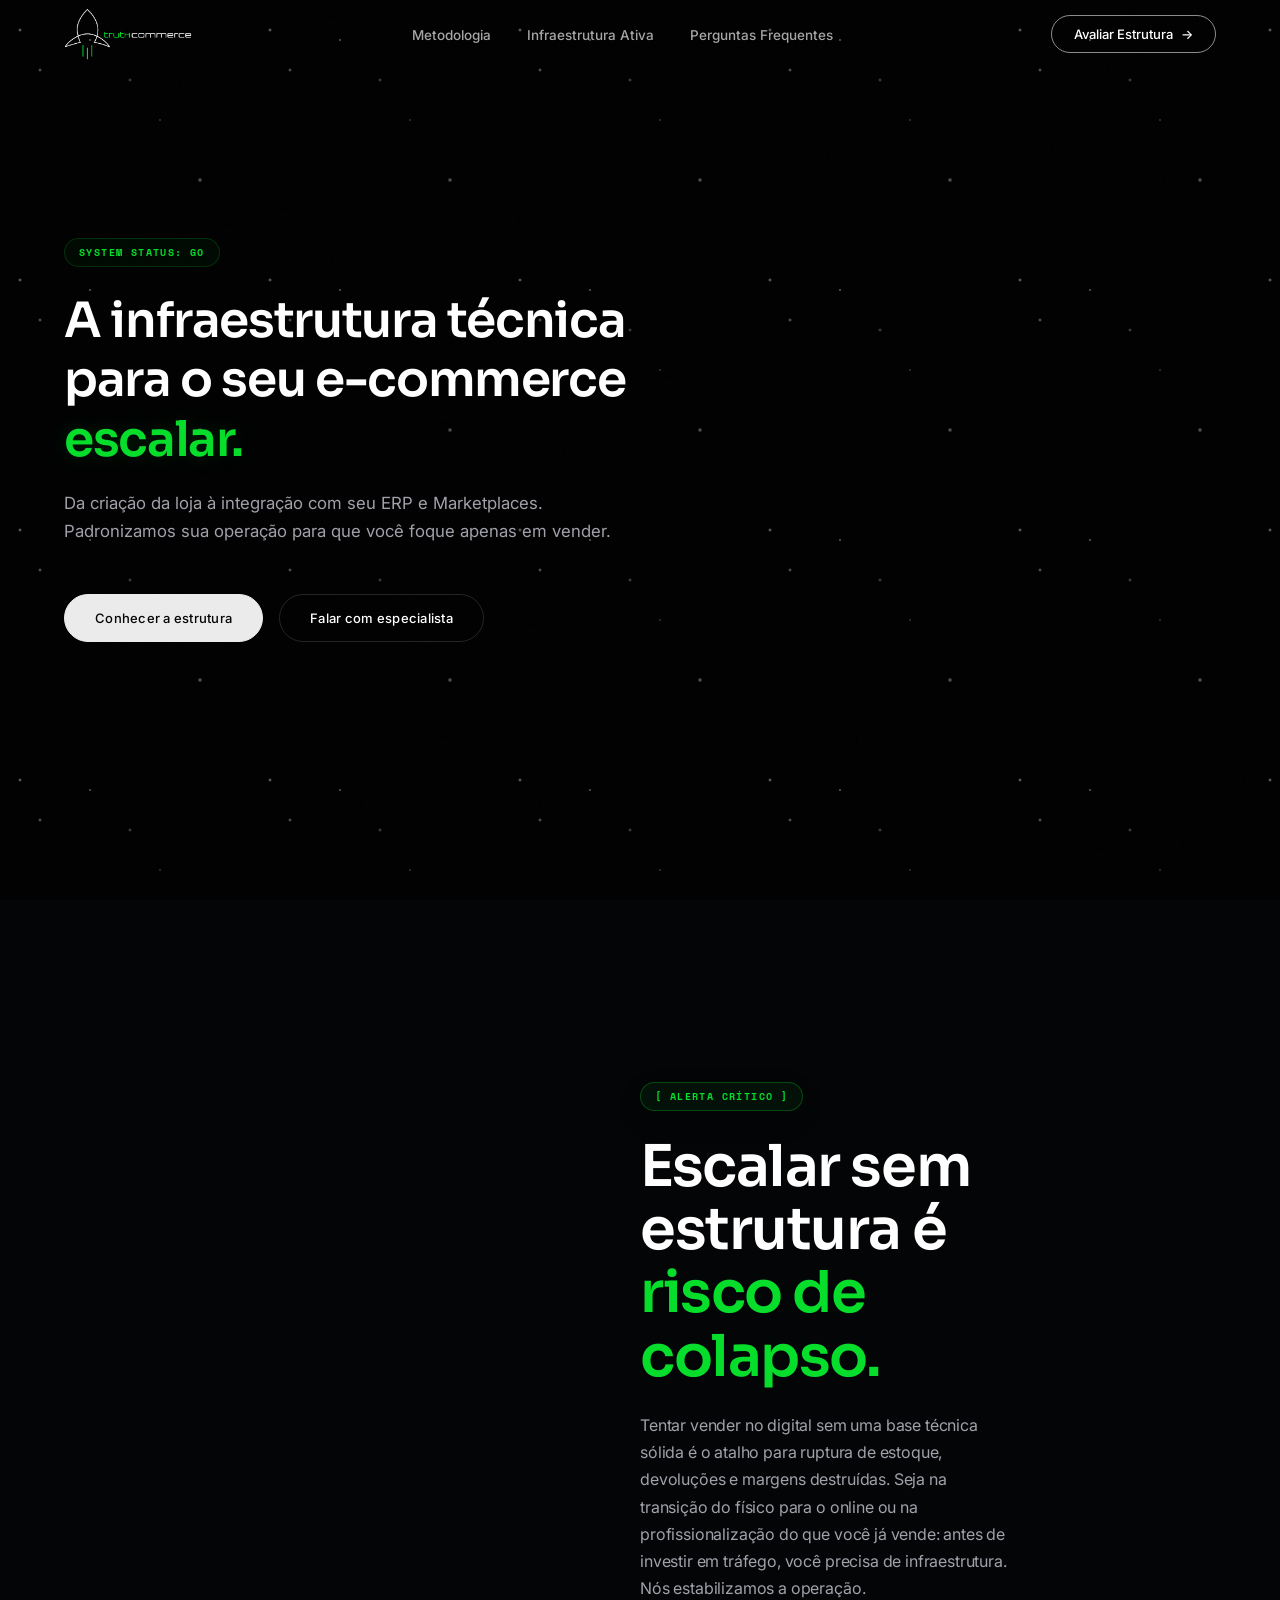
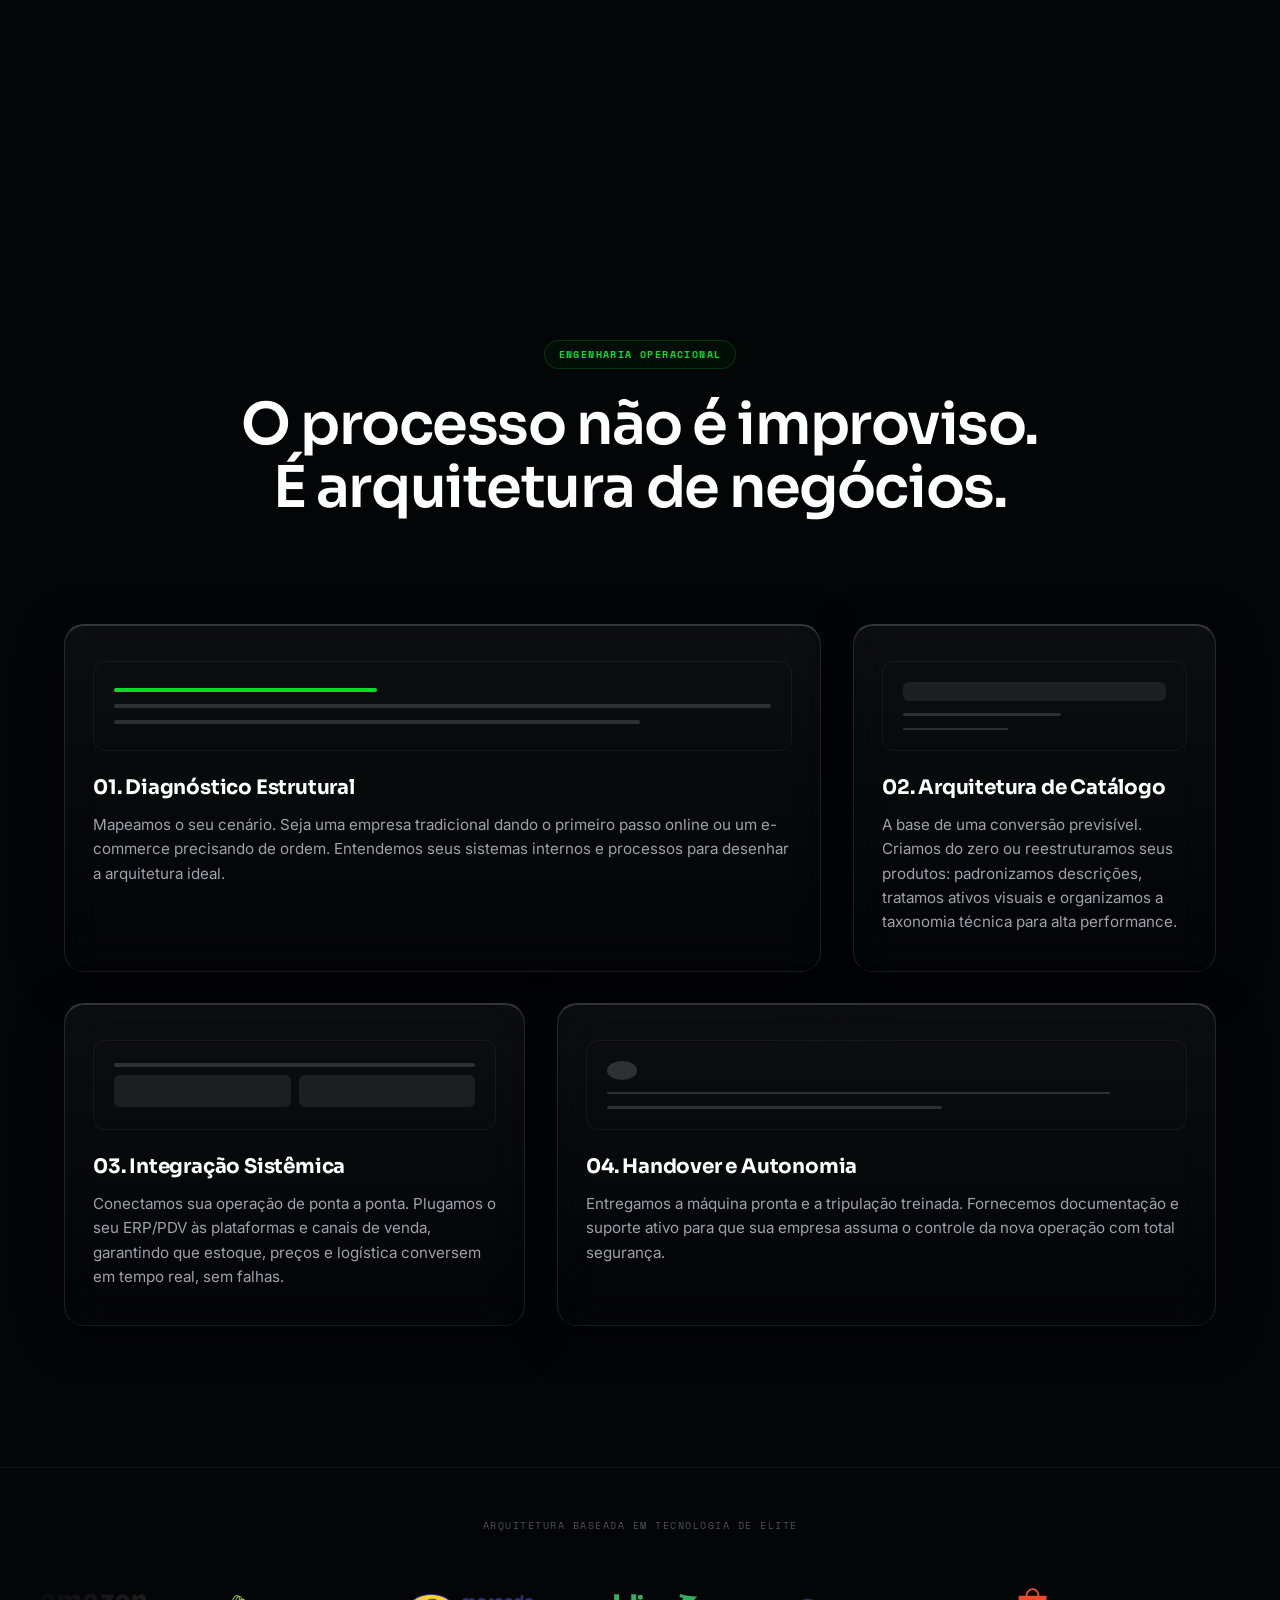
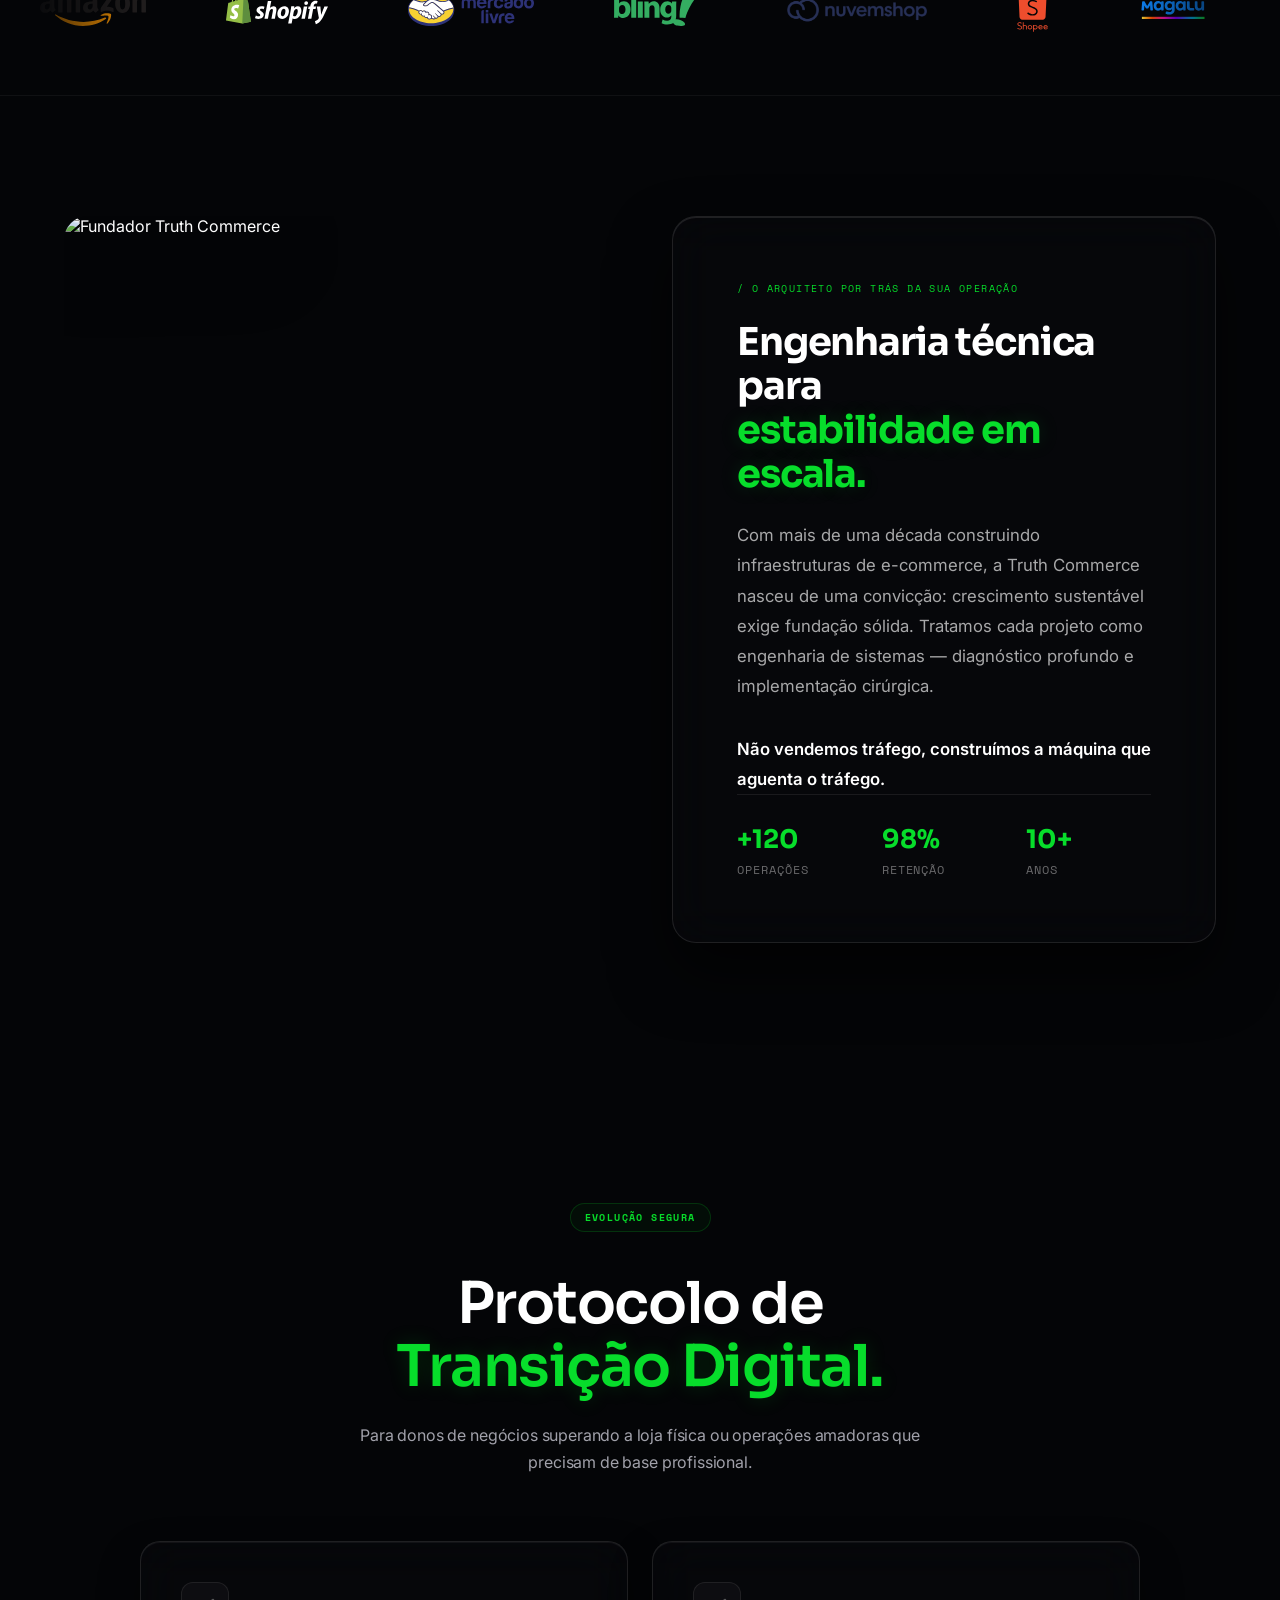
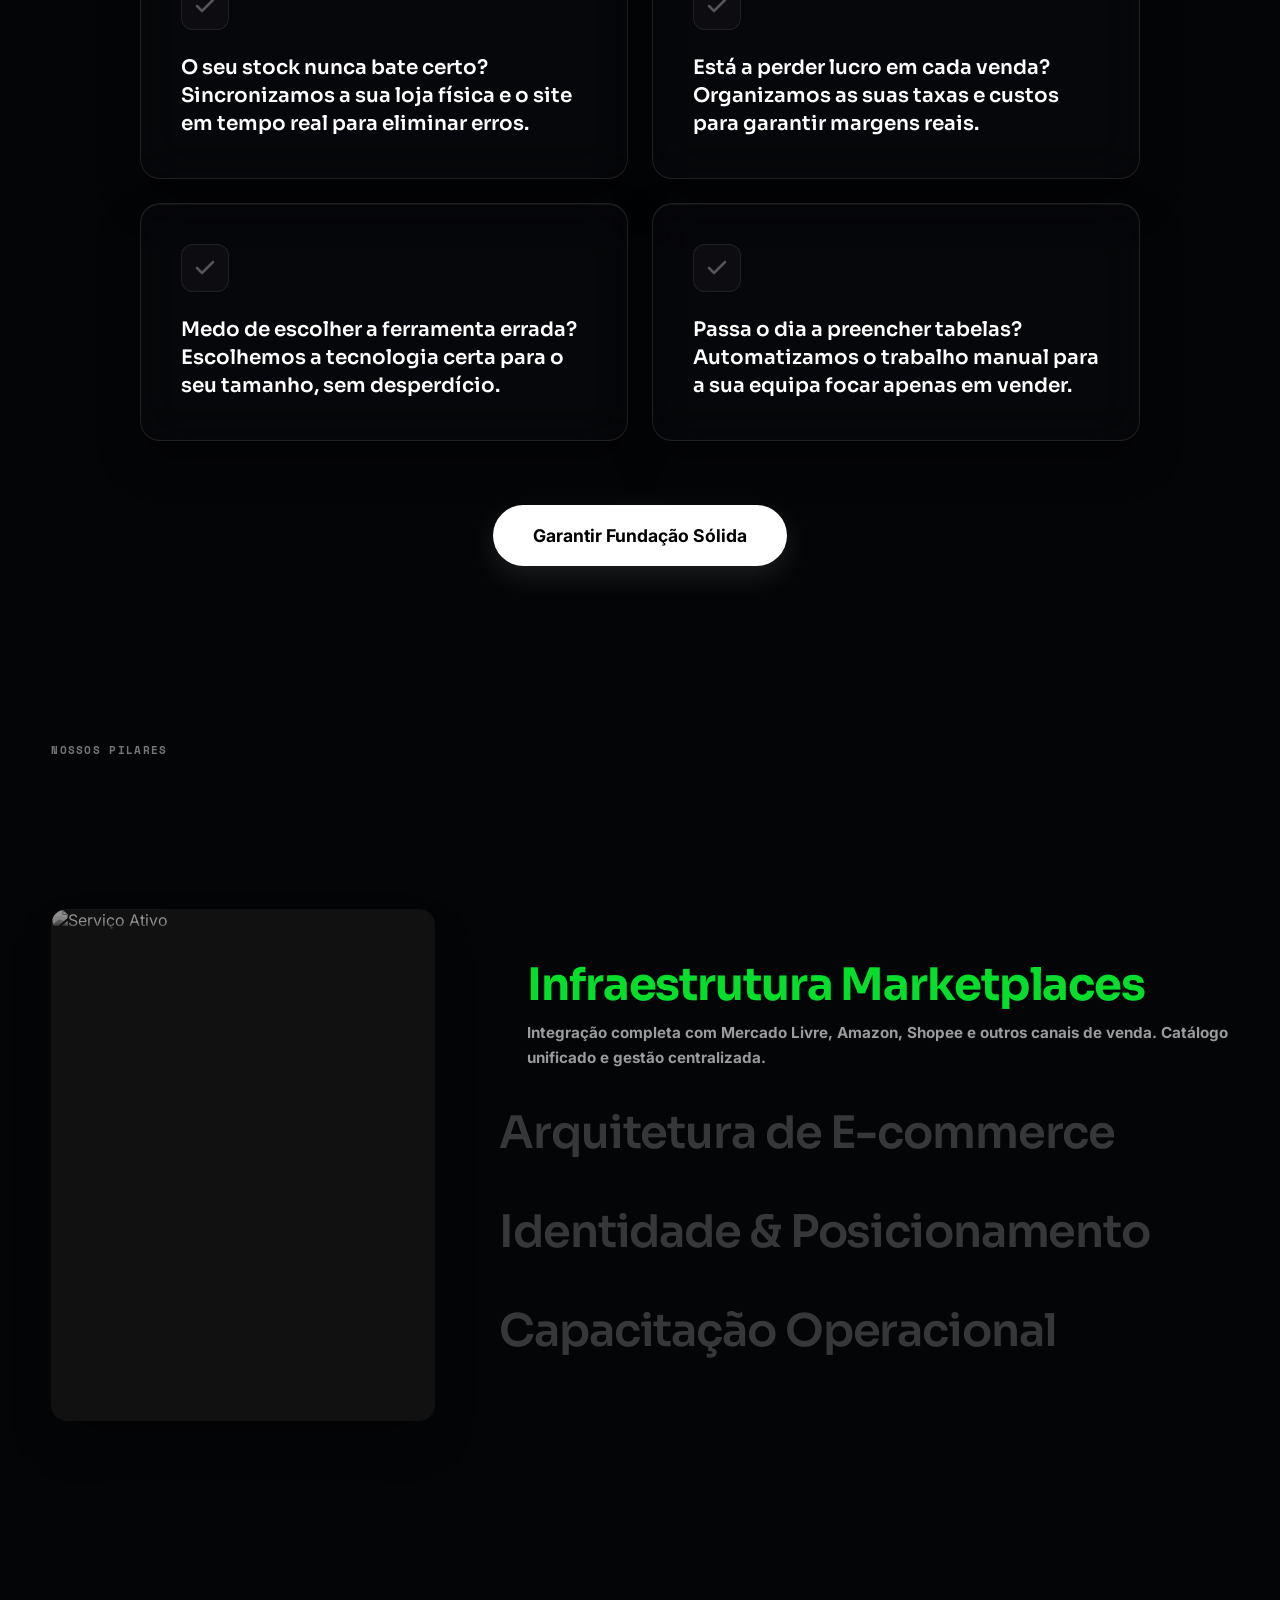
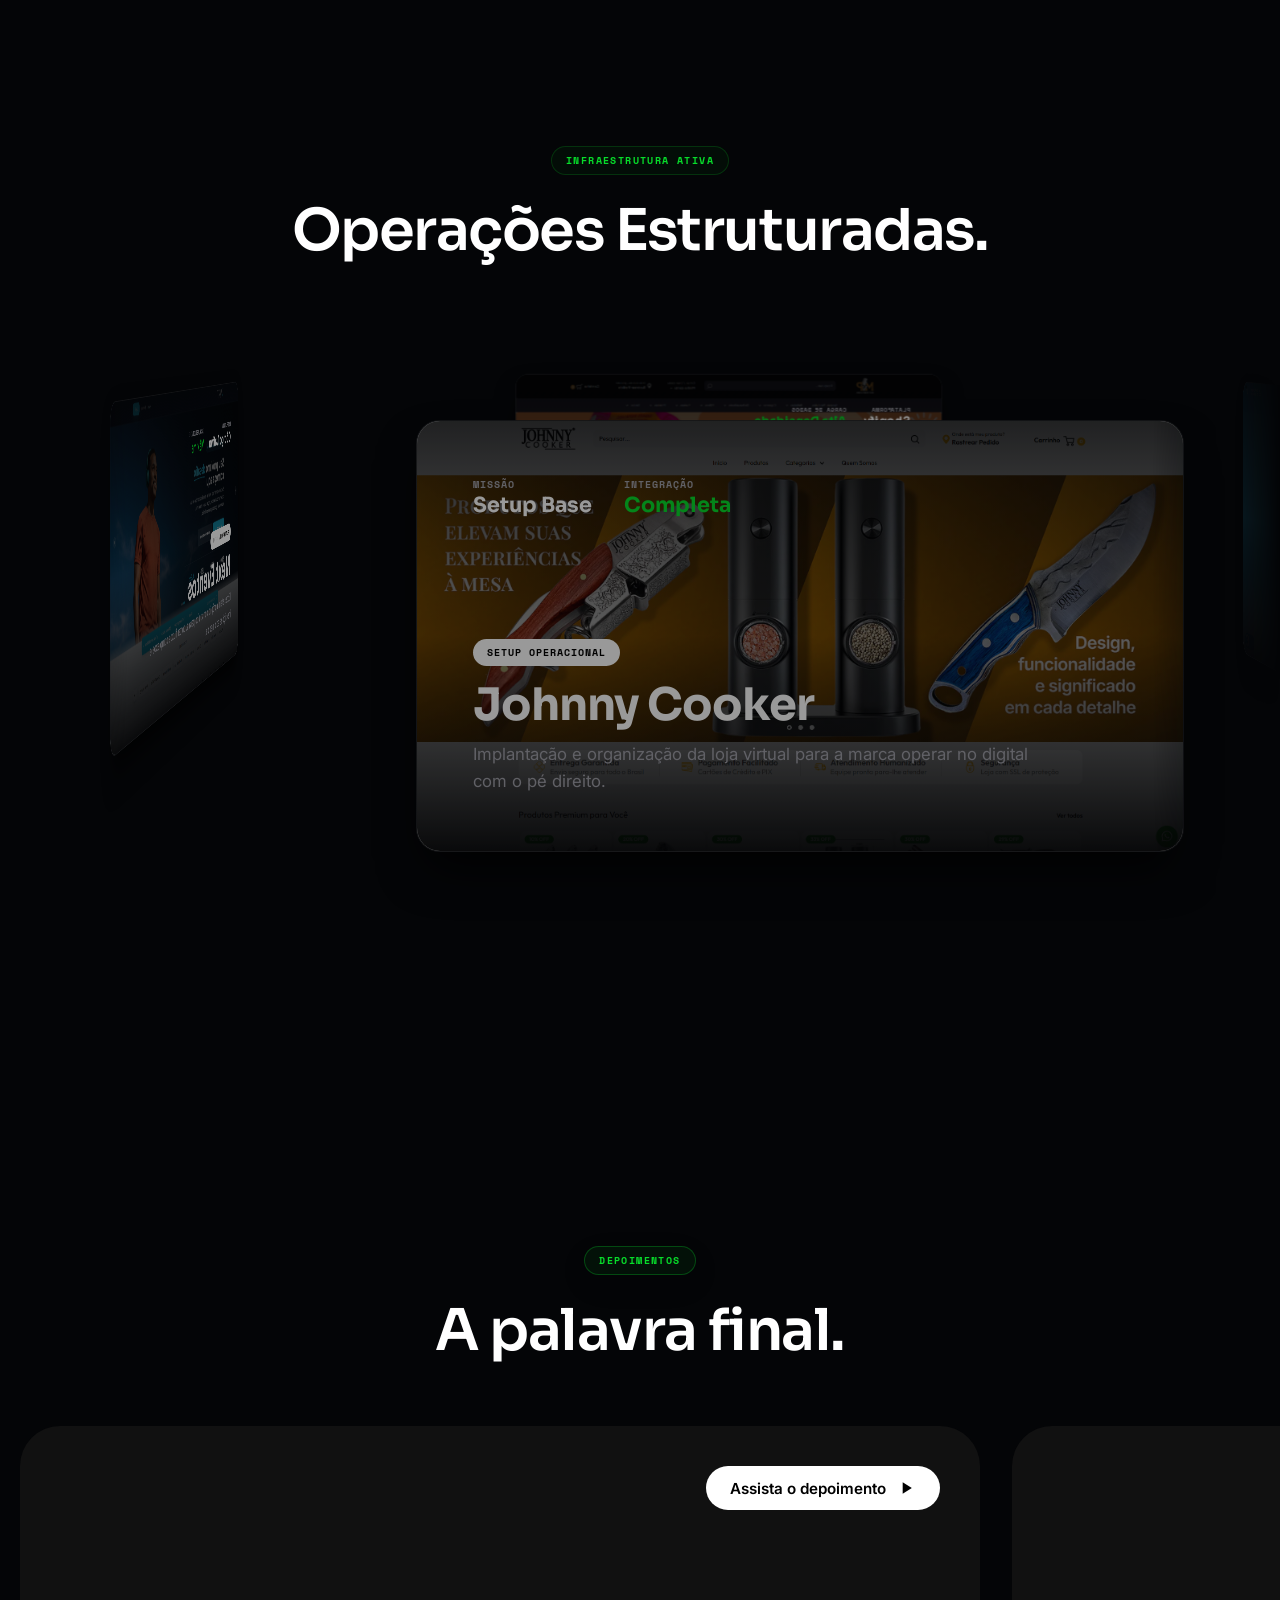
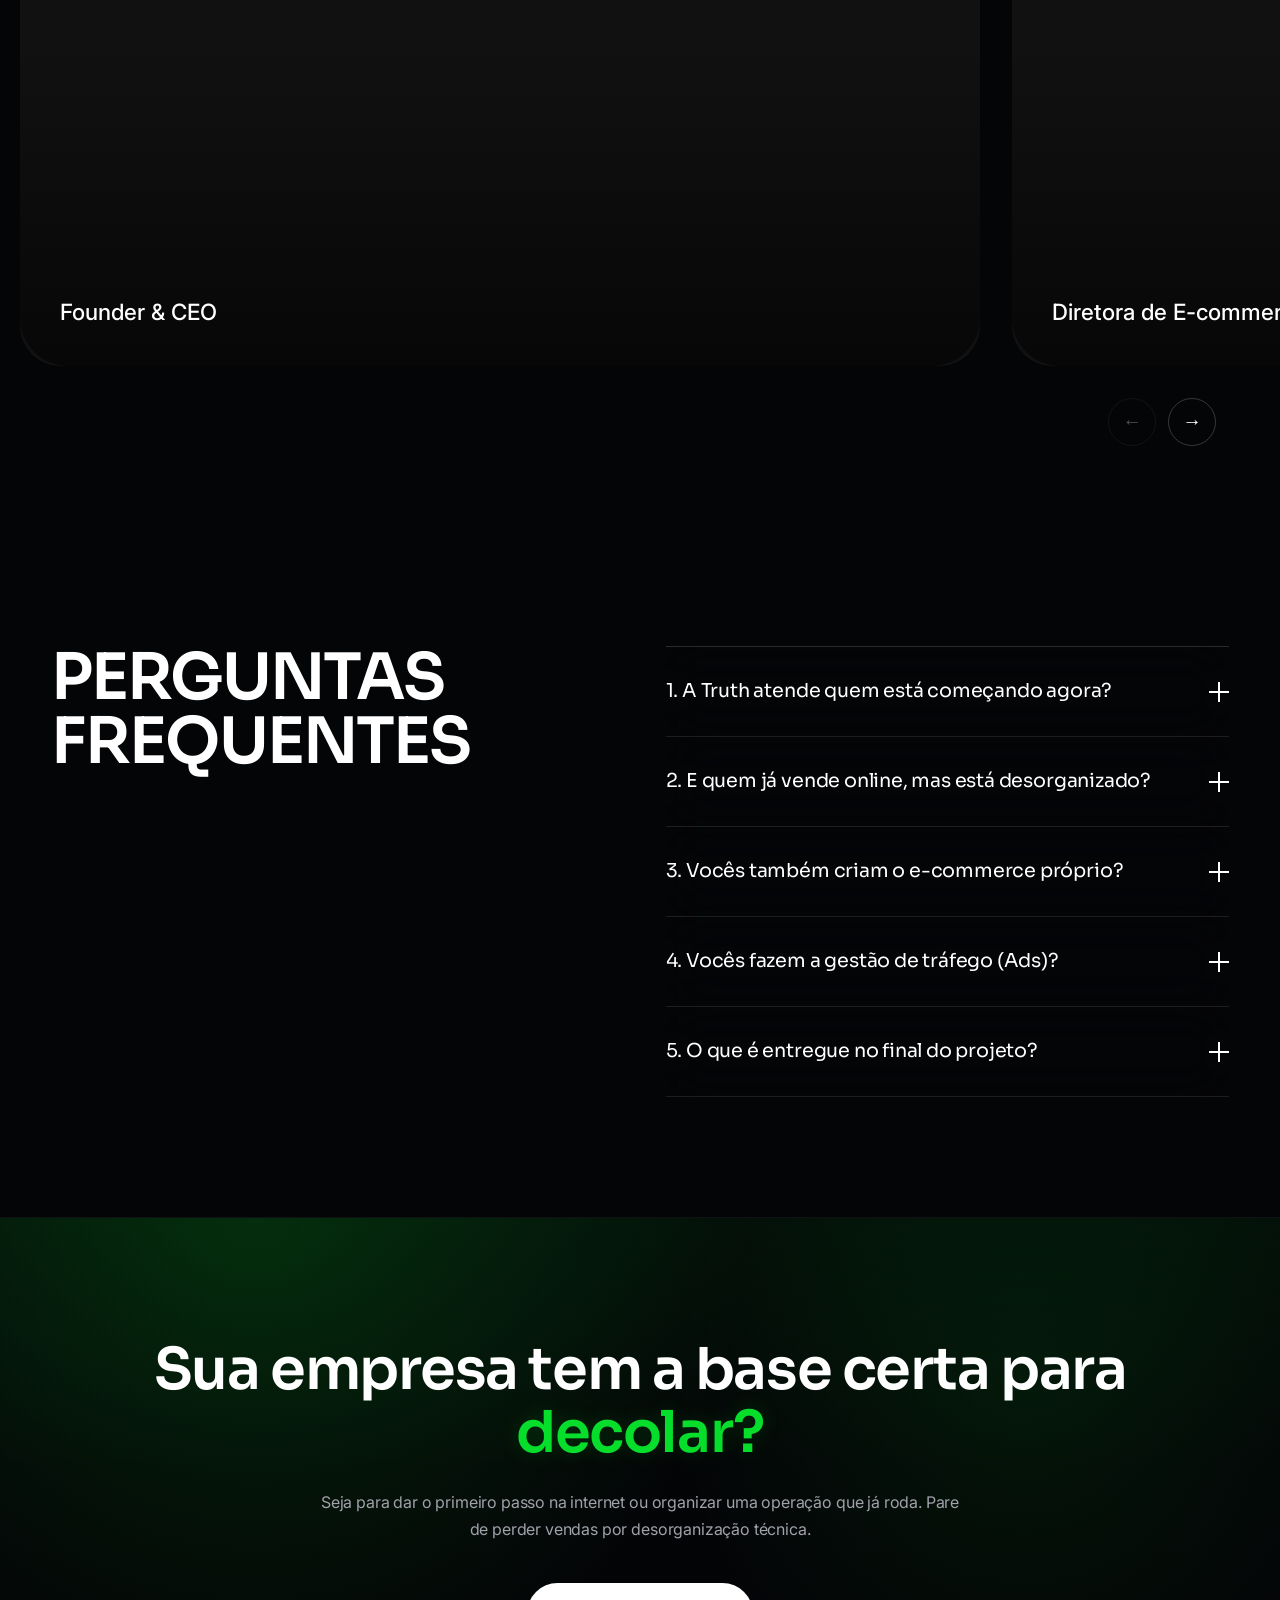
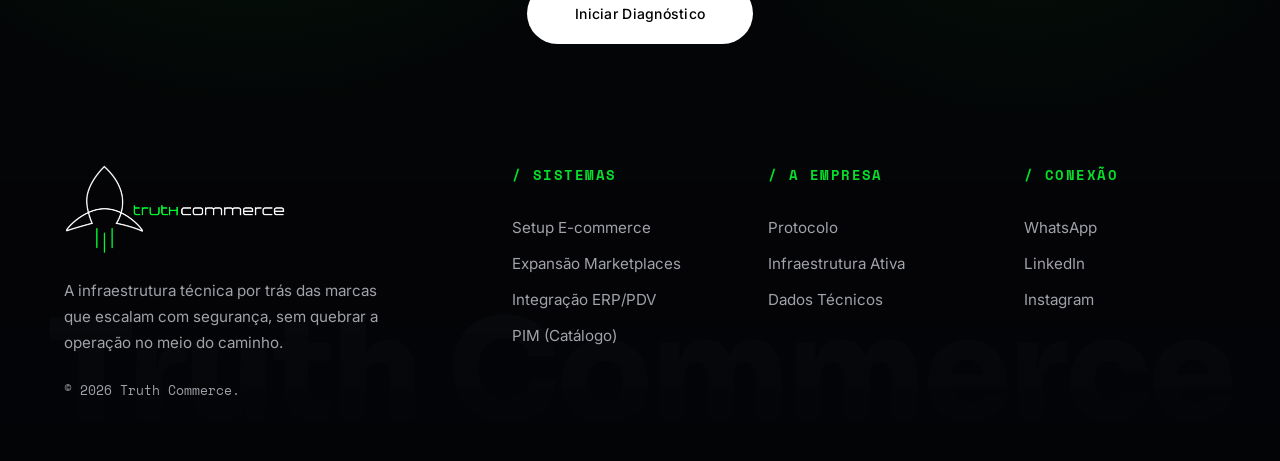
==== commit 6ad0de49: "mudando nome do arquivo" ====
--- a/index.html
+++ b/index.html
@@ -603,100 +603,251 @@
 
 
     /* =========================================
-
-   4. SMART HEADER (Glassmorphism)
-
-========================================= */
+       4. HEADER — INNOFLOW STYLE (fixed bar)
+    ========================================= */
 
     .header {
-      position: fixed;
-      top: 32px;
-      left: 50%;
-      transform: translateX(-50%);
-      z-index: 100;
-      transition: transform 0.4s cubic-bezier(0.16, 1, 0.3, 1);
-      width: 90%;
-      max-width: 1000px;
-      display: flex;
-      justify-content: center;
-    }
-
-    .header.header-hidden {
-      transform: translate(-50%, -150%);
-    }
-
-
-
-    .nav-pill {
+      position: absolute;
+      top: 0;
+      left: 0;
+      width: 100%;
+      z-index: 1000;
+      background: transparent;
+      border-bottom: none;
+    }
+
+    .header-container {
+      max-width: 1300px;
+      margin: 0 auto;
+      padding: 0 5%;
+      height: 68px;
       display: flex;
       align-items: center;
+      justify-content: space-between;
       gap: 32px;
-      padding: 12px 16px 12px 32px;
-      border-radius: 999px;
-      background: rgba(10, 12, 16, 0.4);
-      backdrop-filter: blur(24px);
-      -webkit-backdrop-filter: blur(24px);
-      border: 0.5px solid rgba(255, 255, 255, 0.15);
-      box-shadow: inset 0 1px 0 rgba(255, 255, 255, 0.1), 0 10px 40px rgba(0, 0, 0, 0.5);
-    }
-
+    }
+
+    /* Logo */
     .logo-link {
       display: flex;
       align-items: center;
-      margin-right: 16px;
+      flex-shrink: 0;
+      text-decoration: none;
     }
 
     .logo-header {
-      height: 32px;
+      height: 52px;
       width: auto;
-      transition: transform 0.3s ease;
+      transition: opacity 0.2s ease;
     }
 
     .logo-link:hover .logo-header {
-      transform: scale(1.05);
-    }
-
-
-
-    .nav-pill a:not(.logo-link) {
+      opacity: 0.8;
+    }
+
+    /* Nav links */
+    .nav-links {
+      display: flex;
+      align-items: center;
+      gap: 36px;
+      list-style: none;
+      margin: 0;
+      padding: 0;
+    }
+
+    .nav-links a {
       text-decoration: none;
-      color: var(--text-muted);
-      font-family: 'Sora', sans-serif;
-      font-size: 12px;
-      font-weight: 600;
-      text-transform: uppercase;
-      letter-spacing: 0.05em;
-      transition: color 0.2s;
-    }
-
-    .nav-pill a:hover:not(.logo-link) {
+      color: rgba(255, 255, 255, 0.65);
+      font-family: 'Inter', sans-serif;
+      font-size: 13.5px;
+      font-weight: 500;
+      letter-spacing: 0;
+      transition: color 0.2s ease;
+      white-space: nowrap;
+    }
+
+    .nav-links a:hover {
       color: #fff;
     }
 
+    /* Header actions */
+    .header-actions {
+      display: flex;
+      align-items: center;
+      gap: 16px;
+      flex-shrink: 0;
+    }
+
+    /* CTA button */
     .nav-cta {
-      background: var(--text-main) !important;
-      color: var(--bg-base) !important;
-      padding: 12px 24px;
+      display: inline-flex;
+      align-items: center;
+      gap: 8px;
+      text-decoration: none;
+      color: #fff;
+      font-family: 'Inter', sans-serif;
+      font-size: 13px;
+      font-weight: 500;
+      padding: 10px 22px;
       border-radius: 999px;
-      font-weight: 700 !important;
+      border: 1px solid rgba(255, 255, 255, 0.55);
+      transition: background 0.25s ease, border-color 0.25s ease, color 0.25s ease;
+      white-space: nowrap;
     }
 
     .nav-cta:hover {
-      background: var(--green) !important;
-      box-shadow: 0 0 20px rgba(7, 221, 43, 0.3);
-    }
-
-
-
-    @media (max-width: 768px) {
-      .nav-pill a:not(.nav-cta):not(.logo-link) {
+      background: #fff;
+      color: #000;
+      border-color: #fff;
+    }
+
+    .nav-cta .arrow {
+      font-style: normal;
+      transition: transform 0.25s ease;
+    }
+
+    .nav-cta:hover .arrow {
+      transform: translateX(3px);
+    }
+
+    /* Hamburger (mobile only) */
+    .menu-toggle {
+      display: none;
+      flex-direction: column;
+      justify-content: center;
+      gap: 5px;
+      width: 36px;
+      height: 36px;
+      background: none;
+      border: none;
+      cursor: pointer;
+      padding: 4px;
+    }
+
+    .menu-toggle span {
+      display: block;
+      height: 1.5px;
+      width: 100%;
+      background: #fff;
+      border-radius: 2px;
+      transition: transform 0.3s ease, opacity 0.2s ease;
+    }
+
+    /* Mobile overlay — Innoflow style */
+    .mobile-overlay {
+      display: none;
+      position: fixed;
+      inset: 0;
+      z-index: 1001; /* above header (1000) */
+      background: #000;
+      flex-direction: column;
+    }
+
+    .mobile-overlay.is-open {
+      display: flex;
+    }
+
+    /* Top bar inside overlay: logo left, X right */
+    .mobile-overlay-top {
+      display: flex;
+      align-items: center;
+      justify-content: space-between;
+      padding: 0 6%;
+      height: 68px;
+      flex-shrink: 0;
+      border-bottom: 1px solid rgba(255,255,255,0.07);
+    }
+
+    .mobile-overlay-logo {
+      height: 44px;
+      width: auto;
+    }
+
+    .mobile-close {
+      background: none;
+      border: none;
+      color: #fff;
+      font-size: 28px;
+      line-height: 1;
+      cursor: pointer;
+      padding: 4px 8px;
+      opacity: 0.8;
+      transition: opacity 0.2s;
+    }
+
+    .mobile-close:hover {
+      opacity: 1;
+    }
+
+    /* Nav links inside overlay */
+    .mobile-overlay-nav {
+      flex: 1;
+      display: flex;
+      flex-direction: column;
+      justify-content: center;
+      padding: 0 8%;
+    }
+
+    .mobile-overlay-nav a {
+      display: block;
+      text-decoration: none;
+      color: #fff;
+      font-family: 'Inter', sans-serif;
+      font-size: clamp(1.6rem, 6vw, 2.4rem);
+      font-weight: 500;
+      line-height: 1;
+      padding: 18px 0;
+      border-bottom: 1px solid rgba(255,255,255,0.07);
+      transition: color 0.2s ease;
+    }
+
+    .mobile-overlay-nav a:hover {
+      color: var(--green);
+    }
+
+    /* CTA at the bottom */
+    .mobile-overlay-footer {
+      padding: 28px 8%;
+      flex-shrink: 0;
+    }
+
+    .mobile-cta {
+      display: inline-flex;
+      align-items: center;
+      gap: 8px;
+      text-decoration: none;
+      color: #fff;
+      font-family: 'Inter', sans-serif;
+      font-size: 14px;
+      font-weight: 500;
+      padding: 14px 28px;
+      border-radius: 999px;
+      border: 1px solid rgba(255, 255, 255, 0.5);
+      transition: background 0.25s, border-color 0.25s, color 0.25s;
+    }
+
+    .mobile-cta:hover {
+      background: #fff;
+      color: #000;
+    }
+
+    @media (max-width: 860px) {
+      .nav-links {
         display: none;
       }
 
-      .nav-pill {
-        gap: 16px;
-        padding: 8px 12px 8px 24px;
-      }
+      .header-actions .nav-cta {
+        display: none;
+      }
+
+      .menu-toggle {
+        display: flex;
+      }
+    }
+
+    /* Push content down so hero doesn't hide behind fixed header */
+    .hero-wrapper {
+      padding-top: calc(68px + 80px);
     }
 
 
@@ -755,7 +906,7 @@
       align-items: center;
       justify-content: center;
       position: relative;
-      padding-top: 80px;
+      padding-top: 120px;
       overflow: visible;
       z-index: 20;
     }
@@ -1732,6 +1883,114 @@
 
 ========================================= */
 
+    /* =========================================
+       MOBILE STACKING CARDS (Innoflow Style)
+    ========================================= */
+
+    .mobile-only {
+      display: none;
+    }
+
+    .desktop-only {
+      display: flex;
+    }
+
+    .stacking-cards-container {
+      width: 100%;
+      max-width: 600px;
+      margin: 0 auto;
+      padding: 40px 5%;
+      padding-bottom: 50vh;
+      display: none; /* Hidden on desktop via .mobile-only logic applied above, but enforced by media query */
+      flex-direction: column;
+      position: relative;
+    }
+
+    .mobile-stacking-card {
+      position: sticky;
+      top: 100px; /* Adjust based on mobile header height */
+      height: 50vh;
+      width: 100%;
+      /* We don't need huge margins between cards anymore because the 
+         cards are sticky, they just need to be positioned within a long container */
+      margin-bottom: 20px; 
+      border-radius: 32px;
+      overflow: hidden;
+      display: flex;
+      flex-direction: column;
+      justify-content: flex-end;
+      background-color: #000;
+      text-decoration: none;
+      transform-origin: top center;
+      will-change: transform, opacity;
+      /* Box shadow helps separate cards when stacked */
+      box-shadow: 0 -10px 40px rgba(0,0,0,0.5);
+    }
+    
+    .mobile-stacking-card .stack-video {
+      position: absolute;
+      inset: 0;
+      width: 100%;
+      height: 100%;
+      object-fit: cover;
+      z-index: 0;
+    }
+
+    .mobile-stacking-card .stack-overlay {
+      position: absolute;
+      inset: 0;
+      background: linear-gradient(to top, rgba(0,0,0,0.9) 0%, rgba(0,0,0,0.2) 60%, rgba(0,0,0,0.4) 100%);
+      z-index: 1;
+      transition: background-color 0.3s ease;
+    }
+
+    .mobile-stacking-card .stack-content {
+      position: relative;
+      z-index: 2;
+      padding: 40px 32px;
+      text-align: left;
+    }
+
+    .mobile-stacking-card .stack-tag {
+      font-family: 'Space Mono', monospace;
+      font-size: 11px;
+      letter-spacing: 0.1em;
+      text-transform: uppercase;
+      color: var(--green);
+      margin-bottom: 12px;
+      font-weight: 700;
+    }
+
+    .mobile-stacking-card .stack-title {
+      font-family: 'Sora', sans-serif;
+      font-size: clamp(2.2rem, 8vw, 3rem);
+      font-weight: 800;
+      text-transform: uppercase;
+      color: #fff;
+      margin: 0;
+      line-height: 1.1;
+      letter-spacing: -0.02em;
+    }
+
+    /* Toggle visibility on mobile / tablet */
+    @media (max-width: 1024px) {
+      .desktop-only {
+        display: none !important;
+      }
+      .mobile-only {
+        display: flex !important;
+      }
+      
+      #projetos {
+        padding-top: 80px;
+        padding-bottom: 0 !important;
+      }
+
+      #depoimentos {
+        padding-top: 40px !important;
+      }
+    }
+
     /* MODIFICAÇÃO: Removido scroll-x auto para que os cards quebrem a linha (wrap) e fiquem centralizados. Ninguém será cortado. */
 
     /* =========================================
@@ -2167,8 +2426,8 @@
     .marquee-item img {
       height: 32px;
       width: auto;
-      filter: grayscale(1) brightness(200%);
-      opacity: 0.4;
+      /* filter: grayscale(1) brightness(200%);
+      opacity: 0.4; */
       transition: all 0.4s ease;
     }
 
@@ -2702,26 +2961,61 @@
 
 
   <header class="header">
-
-    <div class="nav-pill">
-
+    <div class="header-container">
+
+      <!-- LOGO -->
       <a href="#" class="logo-link">
-
         <img src="Logo Branca.png" alt="Truth Commerce" class="logo-header">
-
       </a>
 
-      <a href="#metodo">Metodologia</a>
-
-      <a href="#projetos">Infraestrutura Ativa</a>
-
-      <a href="#faq">Perguntas Frequentes</a>
-
-      <a href="https://wa.me/SEUNUMEROAQUI" target="_blank" class="nav-cta">Avaliar Estrutura</a>
+      <!-- NAV LINKS -->
+      <nav>
+        <ul class="nav-links">
+          <li><a href="#metodo">Metodologia</a></li>
+          <li><a href="#projetos">Infraestrutura Ativa</a></li>
+          <li><a href="#faq">Perguntas Frequentes</a></li>
+        </ul>
+      </nav>
+
+      <!-- ACTIONS -->
+      <div class="header-actions">
+        <a href="https://wa.me/SEUNUMEROAQUI" target="_blank" class="nav-cta">
+          Avaliar Estrutura <span class="arrow">&rarr;</span>
+        </a>
+        <button class="menu-toggle" id="menuToggle" aria-label="Abrir menu">
+          <span></span>
+          <span></span>
+          <span></span>
+        </button>
+      </div>
 
     </div>
-
   </header>
+
+  <!-- MOBILE OVERLAY -->
+  <div class="mobile-overlay" id="mobileOverlay">
+
+    <!-- Top bar: logo + close -->
+    <div class="mobile-overlay-top">
+      <img src="Logo Branca.png" alt="Truth Commerce" class="mobile-overlay-logo">
+      <button class="mobile-close" id="menuClose" aria-label="Fechar menu">&times;</button>
+    </div>
+
+    <!-- Nav links -->
+    <nav class="mobile-overlay-nav">
+      <a href="#metodo" class="mobile-link">Metodologia</a>
+      <a href="#projetos" class="mobile-link">Infraestrutura Ativa</a>
+      <a href="#faq" class="mobile-link">Perguntas Frequentes</a>
+    </nav>
+
+    <!-- Footer CTA -->
+    <div class="mobile-overlay-footer">
+      <a href="https://wa.me/SEUNUMEROAQUI" target="_blank" class="mobile-cta mobile-link">
+        Avaliar Estrutura <span>&rarr;</span>
+      </a>
+    </div>
+
+  </div>
 
 
 
@@ -2907,14 +3201,6 @@
       </div>
 
 
-
-      <div class="text-center reveal" style="margin-top: 80px;">
-
-        <p class="cta-pre-text">Pronto para estabilizar seus sistemas?</p>
-
-        <a href="https://wa.me/SEUNUMEROAQUI" target="_blank" class="btn primary">Ver estrutura completa</a>
-
-      </div>
 
     </div>
 
@@ -2943,7 +3229,7 @@
         <div class="marquee-item"><img src="Bling_logo.svg" alt="Bling"></div>
         <div class="marquee-item"><img src="Nuvemshop-logo.png" alt="Nuvemshop" style="height:44px"></div>
         <div class="marquee-item"><img src="Shopee_logo.svg" alt="Shopee" style="height:44px"></div>
-        <div class="marquee-item"><img src="magalu-logo.svg" alt="Magalu" style="height:50px"></div>
+        <div class="marquee-item"><img src="magalu-logo.svg" alt="Magalu" style="height:90px"></div>
         <div class="marquee-item"><img src="tiktokshop_logo.svg" alt="TikTok Shop"></div>
           <!-- Set 3 — duplicate for seamless loop -->
         <div class="marquee-item"><img src="Amazon_logo.svg" alt="Amazon"></div>
@@ -2952,7 +3238,7 @@
         <div class="marquee-item"><img src="Bling_logo.svg" alt="Bling"></div>
         <div class="marquee-item"><img src="Nuvemshop-logo.png" alt="Nuvemshop" style="height:44px"></div>
         <div class="marquee-item"><img src="Shopee_logo.svg" alt="Shopee" style="height:44px"></div>
-        <div class="marquee-item"><img src="magalu-logo.svg" alt="Magalu" style="height:50px"></div>
+        <div class="marquee-item"><img src="magalu-logo.svg" alt="Magalu" style="height:90px"></div>
         <div class="marquee-item"><img src="tiktokshop_logo.svg" alt="TikTok Shop"></div>
       </div>
     </div>
@@ -3132,7 +3418,7 @@
 
 
 
-    <div class="carousel-container reveal">
+    <div class="carousel-container reveal desktop-only">
 
       <div class="carousel">
 
@@ -3300,15 +3586,47 @@
 
     </div>
 
-
-
-    <div class="text-center reveal" style="margin-top: 32px;">
-
-      <p class="cta-pre-text">Sua operação pode ser a próxima a escalar.</p>
-
-      <a href="https://wa.me/SEUNUMEROAQUI" target="_blank" class="btn primary">Conhecer abordagem</a>
+    <!-- MOBILIE ONLY: STACKING CARDS -->
+    <div class="stacking-cards-container mobile-only reveal">
+
+      <a href="https://www.sopy.com.br/" target="_blank" class="mobile-stacking-card card-1" style="z-index: 1;">
+        <video loop muted playsinline class="stack-video" src="sopy.mp4" poster="sopy-print.png"></video>
+        <div class="stack-overlay"></div>
+        <div class="stack-content">
+          <div class="stack-tag">Sopy</div>
+          <h3 class="stack-title">Nuvemshop</h3>
+        </div>
+      </a>
+
+      <a href="https://mpdistribuidorars.com.br/" target="_blank" class="mobile-stacking-card card-2" style="z-index: 2;">
+        <video loop muted playsinline class="stack-video" src="mp.mp4" poster="mp-print.png"></video>
+        <div class="stack-overlay"></div>
+        <div class="stack-content">
+          <div class="stack-tag">MP Distribuidora</div>
+          <h3 class="stack-title">Shopify</h3>
+        </div>
+      </a>
+
+      <a href="https://nexteventosbrasil.com/" target="_blank" class="mobile-stacking-card card-3" style="z-index: 3;">
+        <video loop muted playsinline class="stack-video" src="next.mp4" poster="next-print.png"></video>
+        <div class="stack-overlay"></div>
+        <div class="stack-content">
+          <div class="stack-tag">Next Eventos</div>
+          <h3 class="stack-title">Nativo</h3>
+        </div>
+      </a>
+
+      <a href="https://johnnycooker.com.br/" target="_blank" class="mobile-stacking-card card-4" style="z-index: 4;">
+        <video loop muted playsinline class="stack-video" src="johny.mp4" poster="johny-print.png"></video>
+        <div class="stack-overlay"></div>
+        <div class="stack-content">
+          <div class="stack-tag">Johnny Cooker</div>
+          <h3 class="stack-title">Setup</h3>
+        </div>
+      </a>
 
     </div>
+
 
   </section>
 
@@ -3819,27 +4137,31 @@
     })();
 
 
-    /* LÓGICA DO SMART HEADER */
-
-    let lastScrollTop = 0;
-
-    const mainHeader = document.querySelector('.header');
-
-    window.addEventListener('scroll', () => {
-
-      let scrollTop = window.pageYOffset || document.documentElement.scrollTop;
-
-      if (scrollTop > lastScrollTop && scrollTop > 100) { mainHeader.classList.add('header-hidden'); }
-
-      else { mainHeader.classList.remove('header-hidden'); }
-
-      lastScrollTop = scrollTop <= 0 ? 0 : scrollTop;
-
-    });
-
-
-
-    /* PARALLAX DO FOGUETE — DESATIVADO (agora usa position:fixed + ScrollTrigger morph) */
+    /* MOBILE MENU LOGIC */
+    (function () {
+      const toggle = document.getElementById('menuToggle');
+      const overlay = document.getElementById('mobileOverlay');
+      const close = document.getElementById('menuClose');
+      const mobileLinks = overlay ? overlay.querySelectorAll('.mobile-link, .mobile-cta') : [];
+
+      function openMenu() {
+        if (overlay) overlay.classList.add('is-open');
+        document.body.style.overflow = 'hidden';
+      }
+
+      function closeMenu() {
+        if (overlay) overlay.classList.remove('is-open');
+        document.body.style.overflow = '';
+      }
+
+      if (toggle) toggle.addEventListener('click', openMenu);
+      if (close) close.addEventListener('click', closeMenu);
+
+      mobileLinks.forEach(function (link) {
+        link.addEventListener('click', closeMenu);
+      });
+    })();
+
 
   </script>
 
@@ -4568,6 +4890,42 @@
               }
             );
 
+            // MOBILE ONLY: STACKING CARDS SCROLLTRIGGER
+            if (isMobile) {
+              const mobileCards = gsap.utils.toArray('.mobile-stacking-card');
+              const container = document.querySelector('.stacking-cards-container');
+              
+              mobileCards.forEach((card, index) => {
+                if (index === mobileCards.length - 1) return;
+
+                const overlay = card.querySelector('.stack-overlay');
+                
+                // Animação de escala do card
+                gsap.to(card, {
+                  scale: 0.92,
+                  ease: "none",
+                  scrollTrigger: {
+                    trigger: container,
+                    start: `top top-=${index * 50}vh`,
+                    end: `top top-=${(index + 1) * 50}vh`,
+                    scrub: true
+                  }
+                });
+
+                // Escurecimento do overlay
+                gsap.to(overlay, {
+                  backgroundColor: "rgba(0,0,0,0.8)",
+                  ease: "none",
+                  scrollTrigger: {
+                    trigger: container,
+                    start: `top top-=${index * 50}vh`,
+                    end: `top top-=${(index + 1) * 50}vh`,
+                    scrub: true
+                  }
+                });
+              });
+            }
+
             return function () {
               // Cleanup when resizing across breakpoints
             };
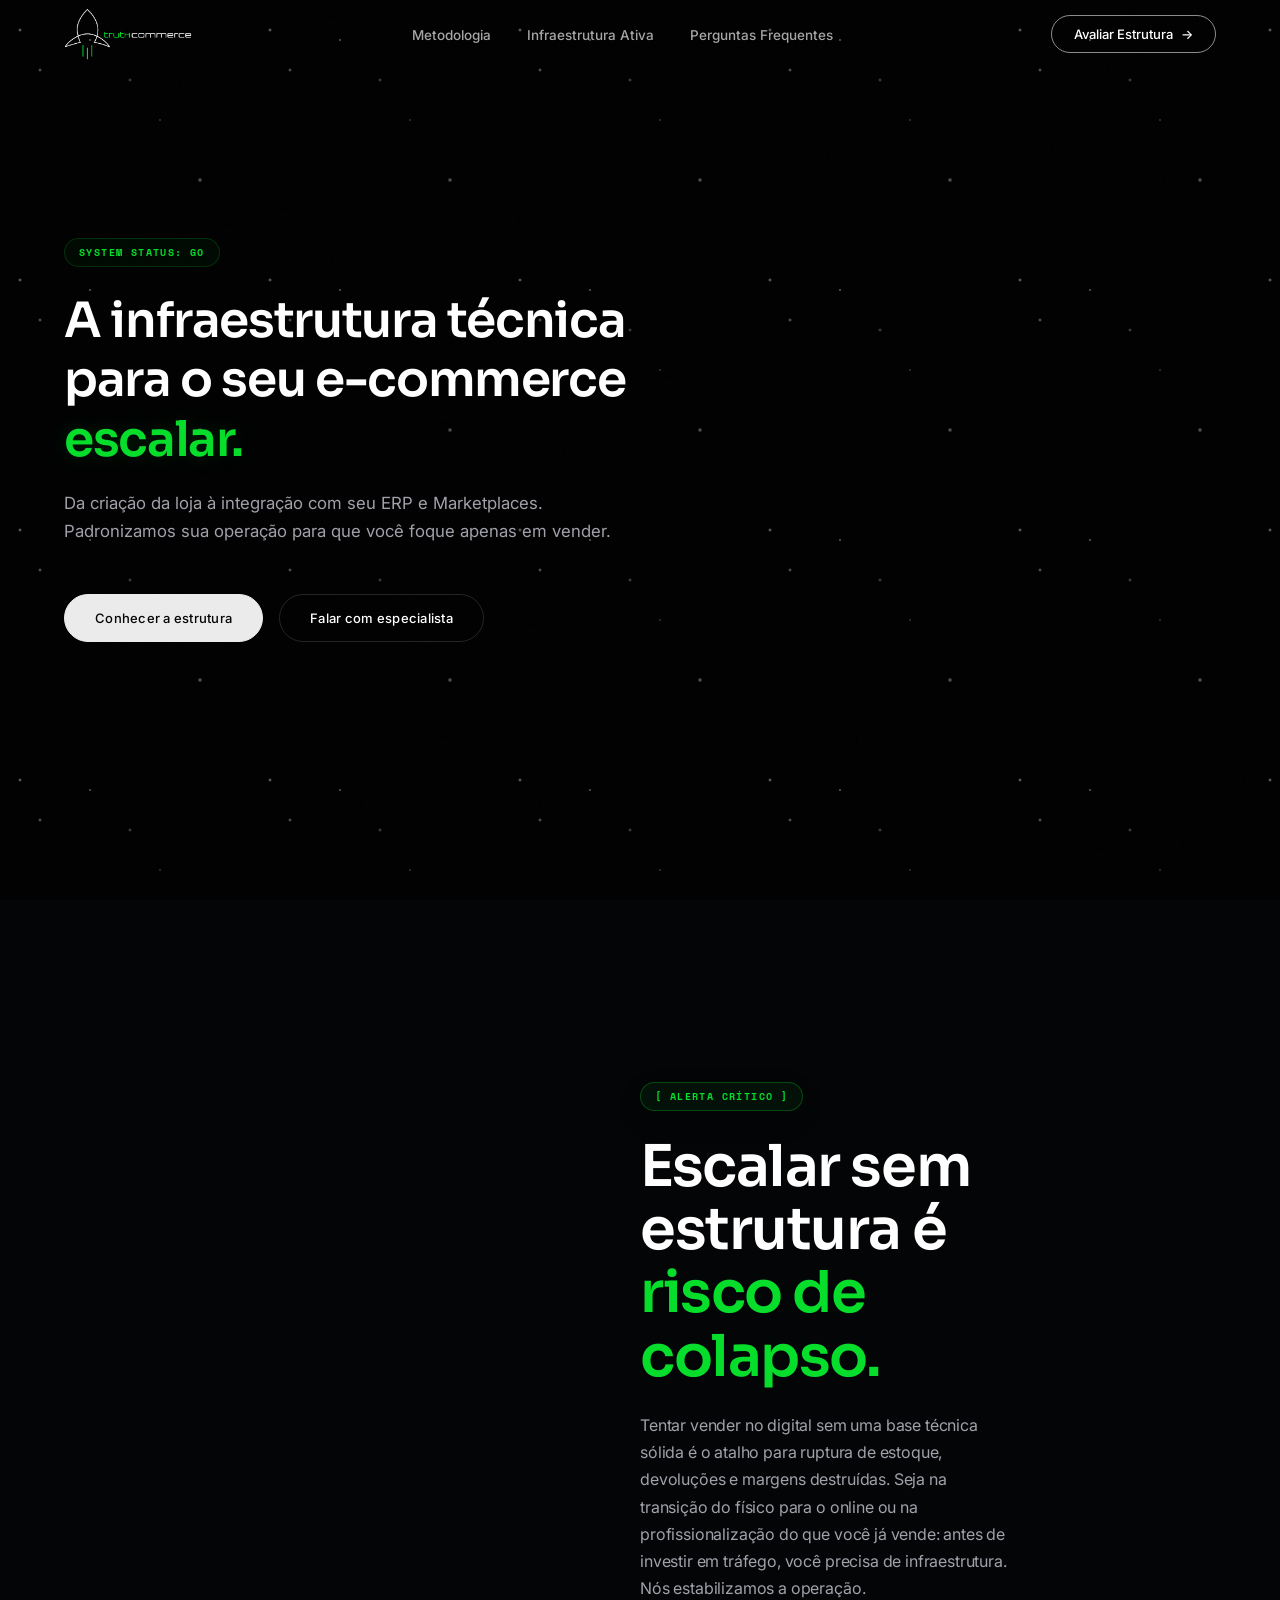
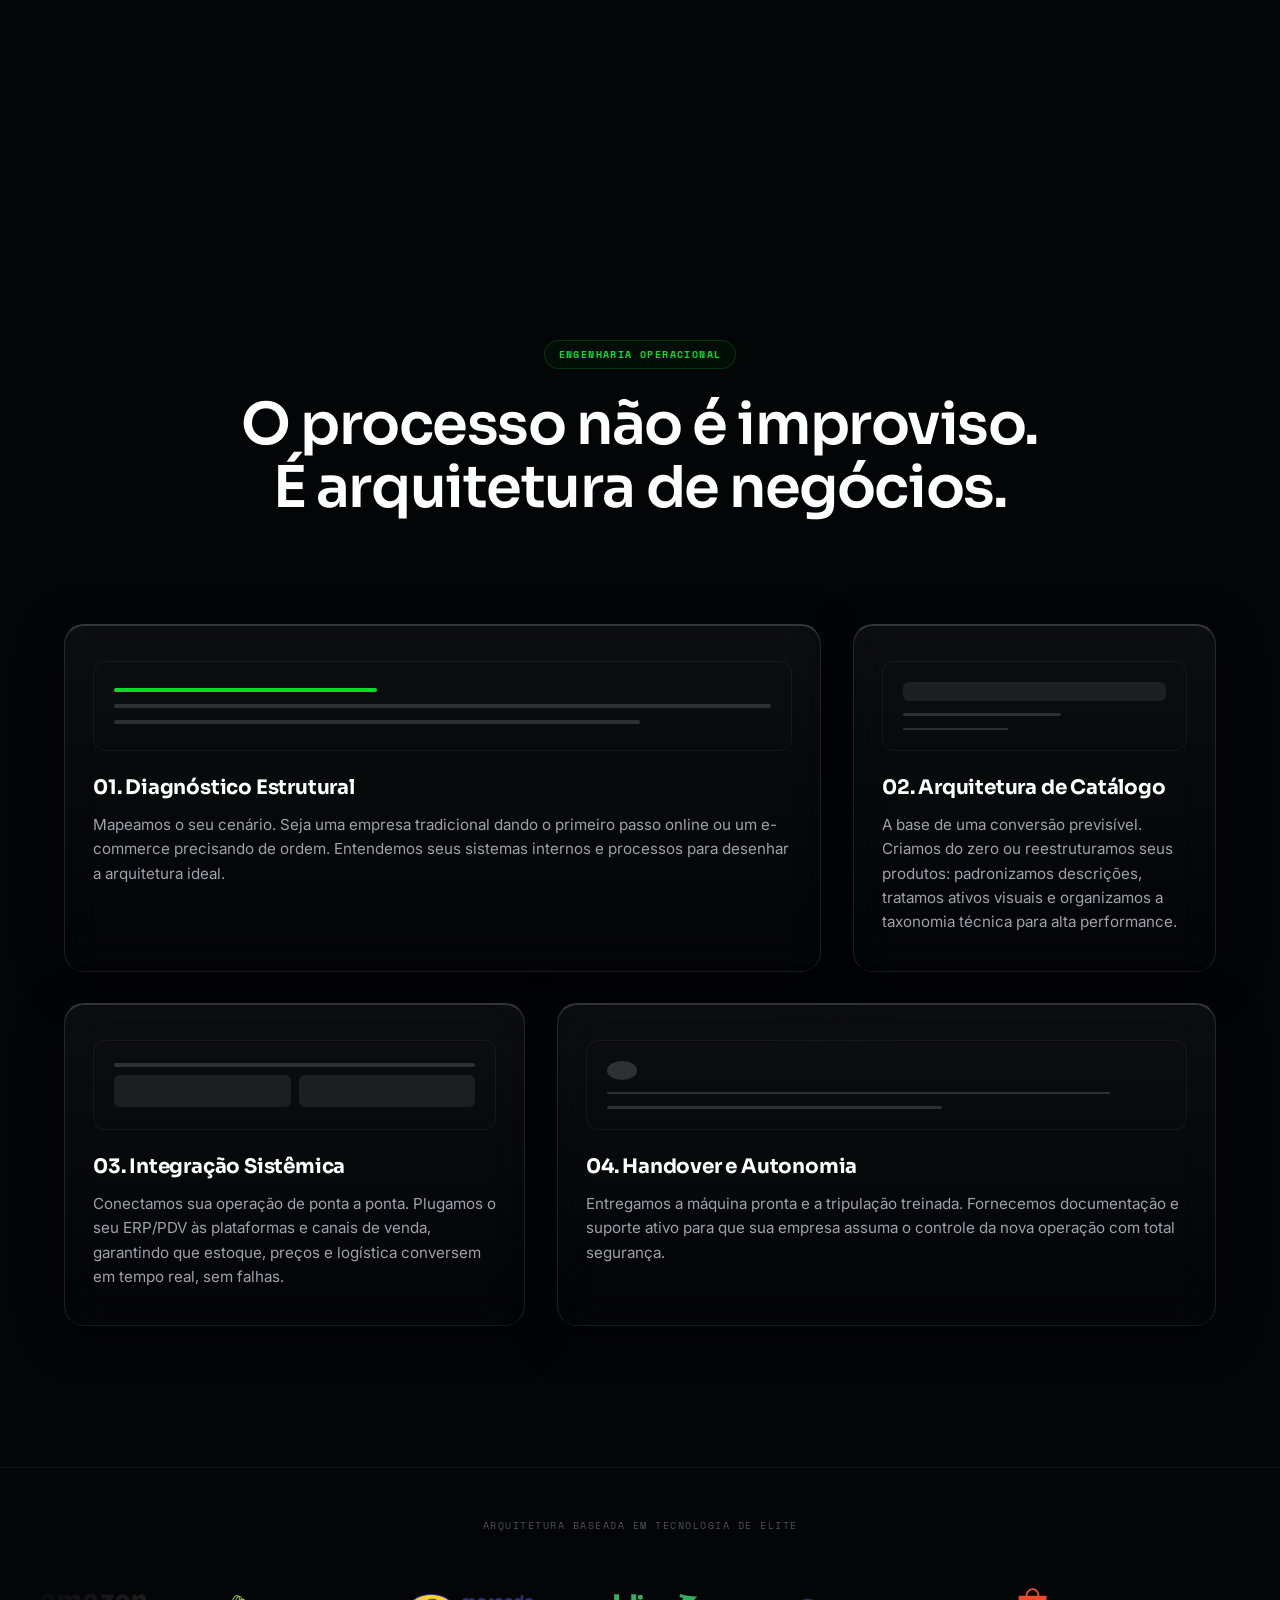
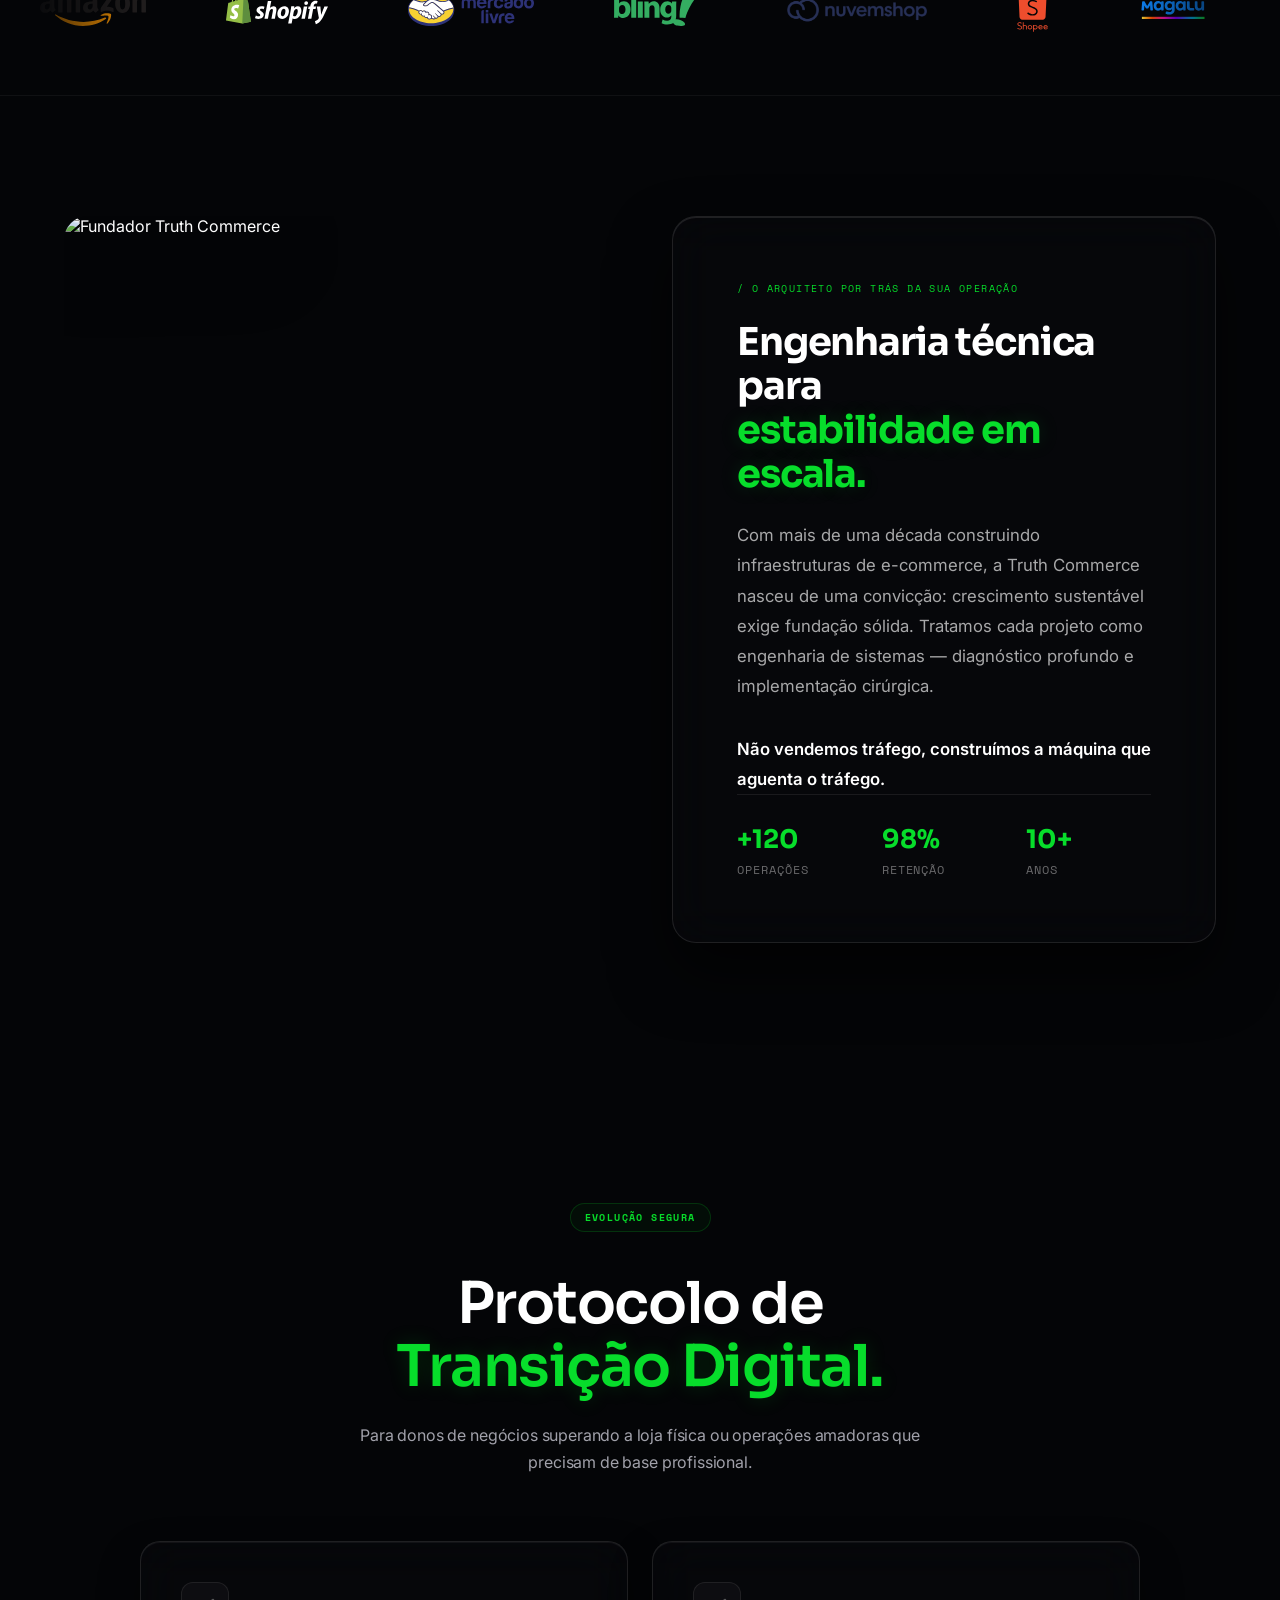
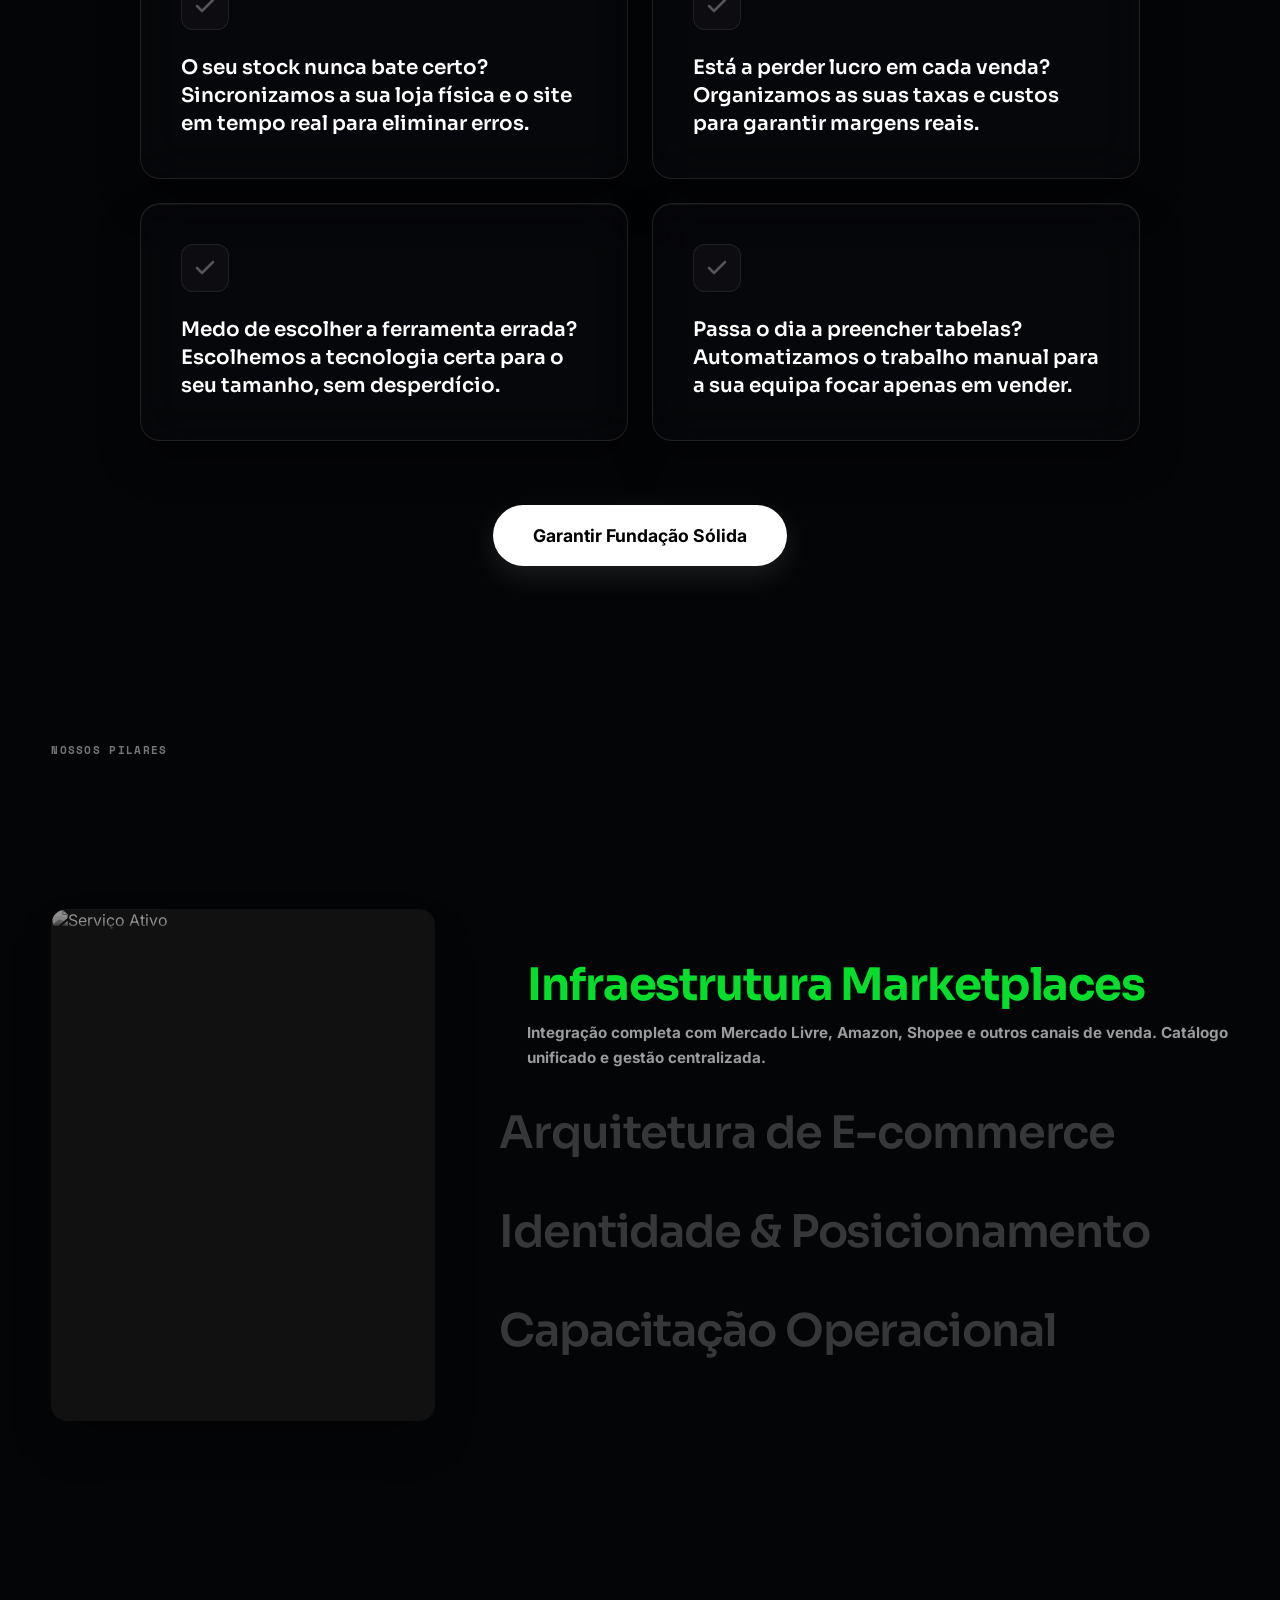
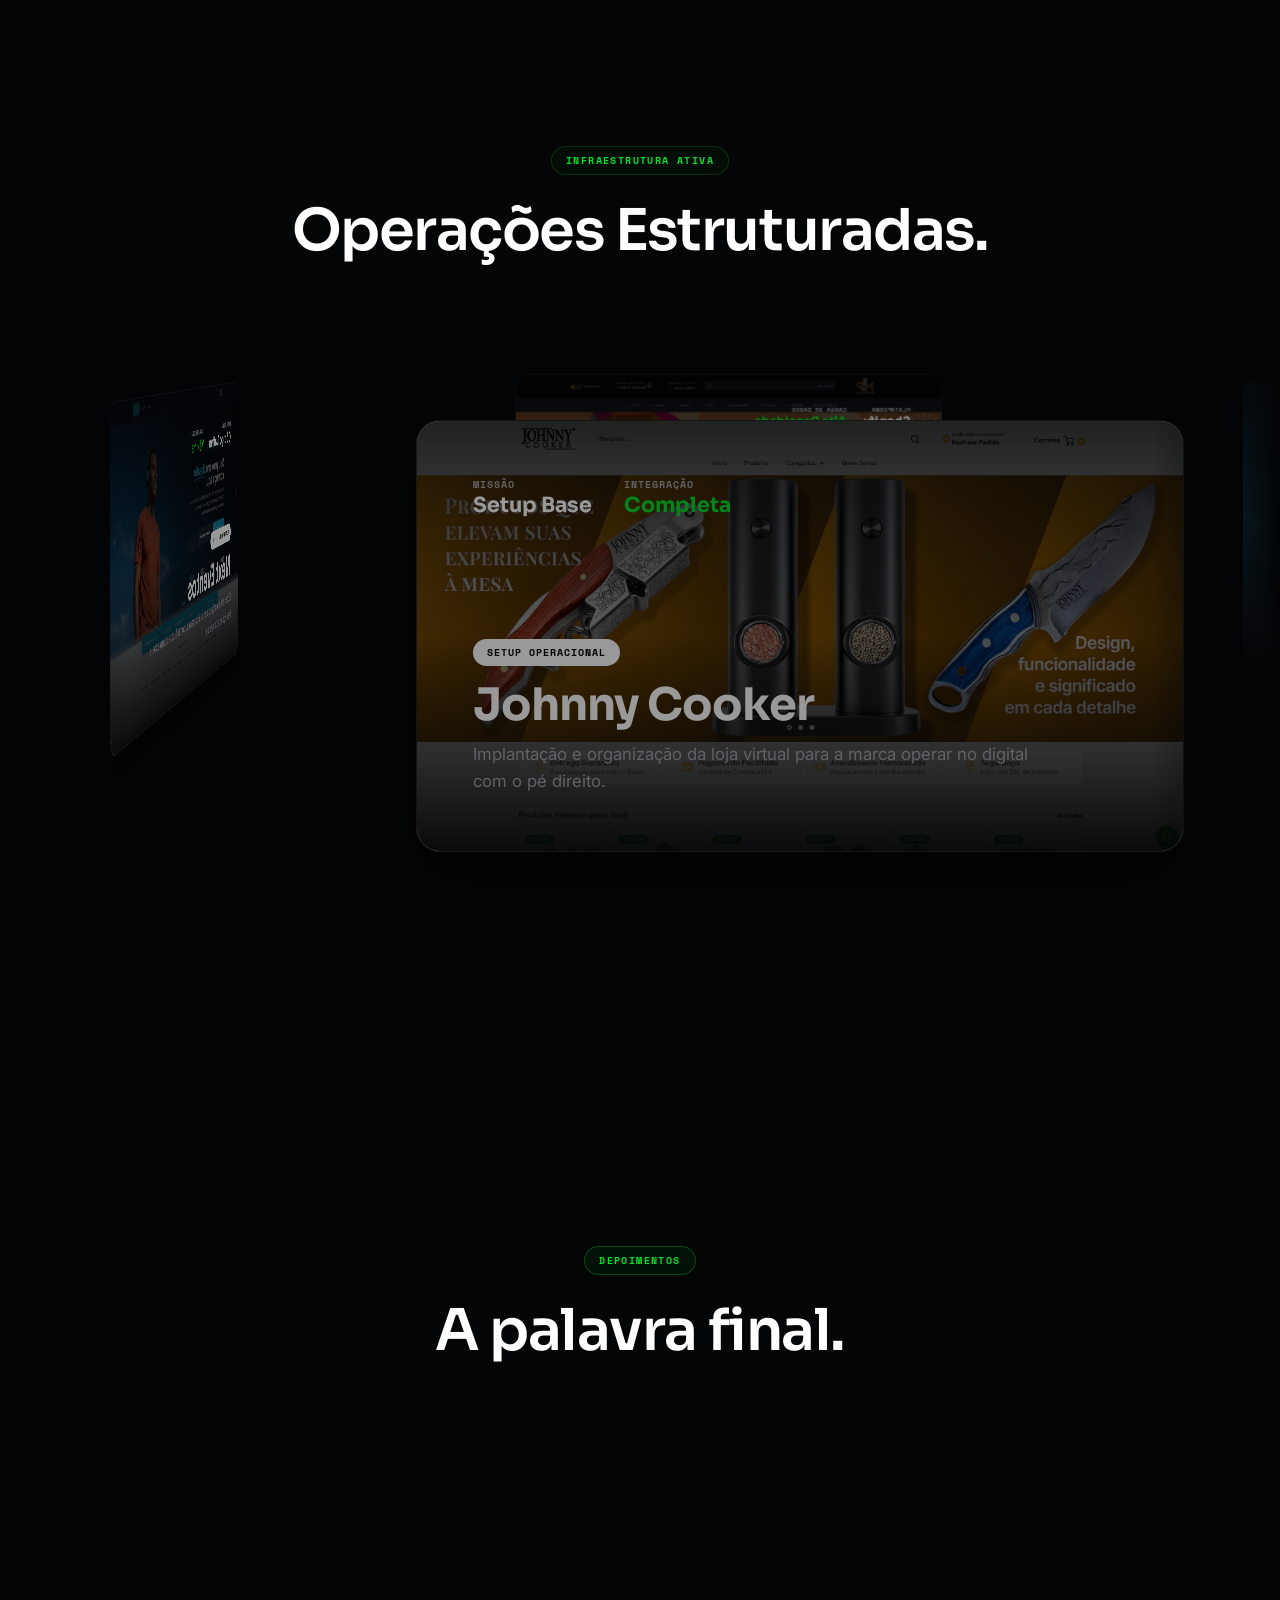
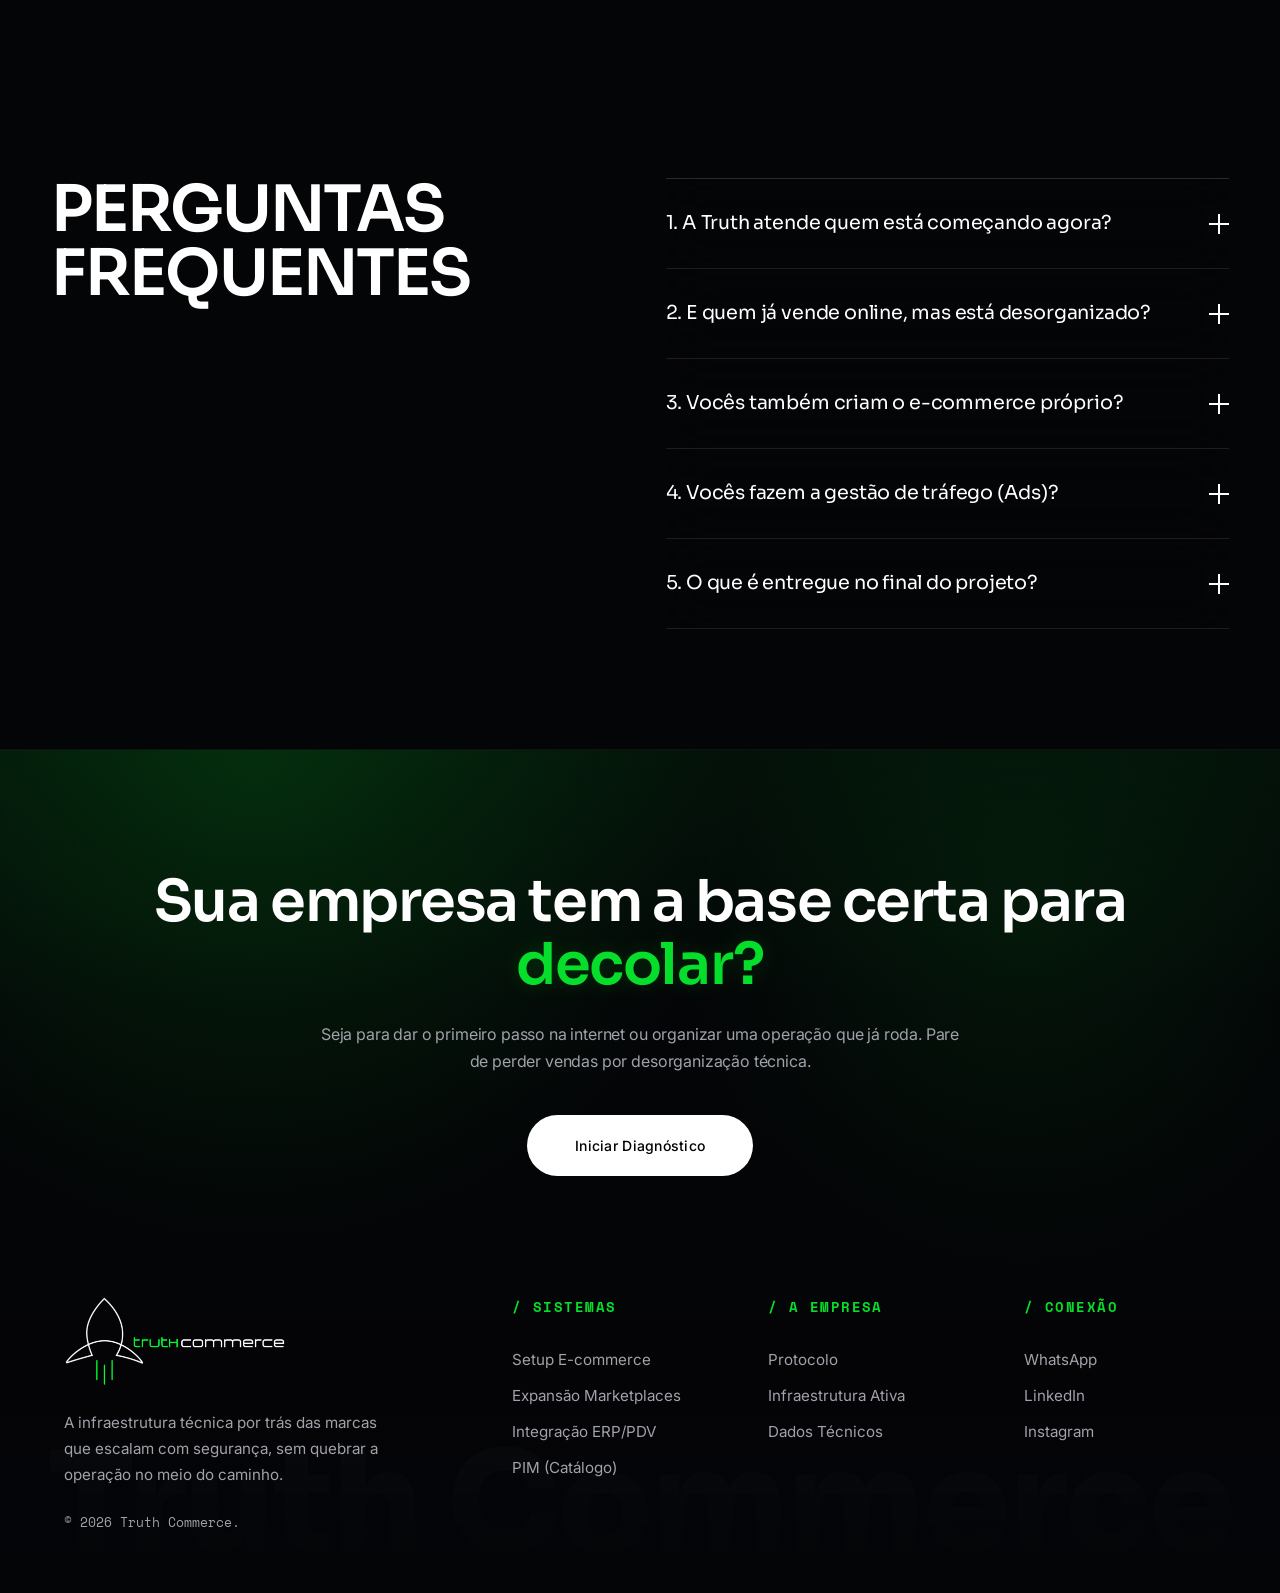
==== commit 93dc92a9: "mudanças com divisão de arquivos" ====
--- a/index.html
+++ b/index.html
@@ -20,6 +20,8 @@
     href="https://fonts.googleapis.com/css2?family=Sora:wght@300;400;600;700;800&family=Space+Mono:wght@400;700&family=Inter:wght@400;500;600&display=swap"
     rel="stylesheet">
 
+    <link rel="stylesheet" href="styles.css">
+
   <script src="https://cdnjs.cloudflare.com/ajax/libs/three.js/r128/three.min.js"></script>
 
   <script src="https://cdn.jsdelivr.net/npm/three@0.128.0/examples/js/loaders/GLTFLoader.js"></script>
@@ -32,2908 +34,8 @@
   <!-- Lenis Smooth Scroll -->
   <script src="https://unpkg.com/lenis@1.1.20/dist/lenis.min.js"></script>
 
-  <style>
-    /* =========================================
-
-   1. VARIÁVEIS - ESTÉTICA FRAMER PREMIUM
-
-========================================= */
-
-    :root {
-
-      --bg-base: #040507;
-
-      --bg-surface: #0a0c10;
-
-      --green: #07dd2b;
-
-      --green-glow: rgba(7, 221, 43, 0.12);
-      /* Reduzido — menos neon */
-
-      --text-main: #FFFFFF;
-
-      --text-muted: #A1A1AA;
-
-      --border-light: rgba(255, 255, 255, 0.06);
-
-      /* Motion tokens */
-
-      --ease-snappy: cubic-bezier(0.2, 0.8, 0.2, 1);
-
-      --ease-smooth: cubic-bezier(0.16, 1, 0.3, 1);
-
-    }
-
-
-
-    * {
-      box-sizing: border-box;
-    }
-
-    /* scroll-behavior: smooth; removed for Lenis */
-
-
-
-    body {
-
-      margin: 0;
-
-      font-family: 'Inter', sans-serif;
-
-      background-color: var(--bg-base);
-
-      color: var(--text-main);
-
-      overflow-x: hidden;
-
-      -webkit-font-smoothing: antialiased;
-
-      -moz-osx-font-smoothing: grayscale;
-
-    }
-
-
-
-    /* =========================================
-
-   2. AMBIENTE E ILUMINAÇÃO (O SEGREDO DO FRAMER)
-
-========================================= */
-
-    /* Fundo Noise Sutil */
-
-    body::before {
-
-      content: "";
-
-      position: fixed;
-      inset: 0;
-      z-index: 1;
-      pointer-events: none;
-
-      background-image: url("data:image/svg+xml,%3Csvg viewBox='0 0 200 200' xmlns='http://www.w3.org/2000/svg'%3E%3Cfilter id='noiseFilter'%3E%3CfeTurbulence type='fractalNoise' baseFrequency='0.8' numOctaves='3' stitchTiles='stitch'/%3E%3C/filter%3E%3Crect width='100%25' height='100%25' filter='url(%23noiseFilter)' opacity='0.03'/%3E%3C/svg%3E");
-
-      opacity: 0.25;
-
-    }
-
-
-
-    /* Flares e Luzes Difusas de Fundo - Removidas para fundo ALL BLACK */
-    .ambient-lighting {
-      display: none !important;
-    }
-
-
-
-    /* Tech Grid removed - using space-bg */
-
-    /* DEEP SPACE BACKGROUND */
-    .space-bg {
-      position: fixed;
-      top: 0;
-      left: 0;
-      width: 100vw;
-      height: 100vh;
-      z-index: -2;
-      pointer-events: none;
-      background-color: #000000;
-      /* Pure Black */
-      background-image:
-        radial-gradient(2px 2px at 20px 30px, #ffffff, rgba(0, 0, 0, 0)),
-        radial-gradient(2px 2px at 40px 70px, #dddddd, rgba(0, 0, 0, 0)),
-        radial-gradient(1.5px 1.5px at 90px 40px, #ffffff, rgba(0, 0, 0, 0)),
-        radial-gradient(2px 2px at 130px 80px, #aaaaaa, rgba(0, 0, 0, 0)),
-        radial-gradient(1px 1px at 160px 120px, #ffffff, rgba(0, 0, 0, 0)),
-        radial-gradient(2.5px 2.5px at 200px 180px, #dddddd, rgba(0, 0, 0, 0));
-      background-repeat: repeat;
-      background-size: 250px 250px;
-      opacity: 0.5;
-    }
-
-
-    /* Force transparent backgrounds on all sections */
-    section,
-    #alerta,
-    #metodo,
-    #servicos,
-    #projetos,
-    #depoimentos,
-    #faq,
-    .surface-section {
-      background-color: transparent !important;
-      background: transparent !important;
-    }
-
-    /* =========================================
-   3. TIPOGRAFIA & BOTÕES DE ALTO PADRÃO
-========================================= */
-
-    section {
-      position: relative;
-      width: 100%;
-      max-width: 1300px;
-      margin: 0 auto;
-      padding: 140px 5%;
-      z-index: 2;
-    }
-
-    .text-center {
-      text-align: center;
-    }
-
-    .text-left {
-      text-align: left;
-    }
-
-
-
-    /* =========================================
-
-   3.1. SECTION SKINS (variação de fundo por seção)
-
-   - Mantém o "ambiente" global, mas dá identidade própria a cada bloco
-
-========================================= */
-
-    .section-skin {
-      isolation: isolate;
-    }
-
-    .section-skin::before,
-
-    .section-skin::after {
-
-      content: "";
-
-      position: absolute;
-
-      top: 0;
-
-      bottom: 0;
-
-      left: 50%;
-
-      width: 100vw;
-
-      transform: translateX(-50%);
-
-      display: none !important;
-    }
-
-    .section-skin>* {
-      position: relative;
-      z-index: 1;
-    }
-
-
-
-    /* HERO: flare e vinheta suave */
-
-    .skin-hero::before {
-
-      background:
-
-        radial-gradient(900px circle at 25% 30%, rgba(7, 221, 43, 0.10), transparent 60%),
-
-        radial-gradient(700px circle at 80% 20%, rgba(255, 255, 255, 0.05), transparent 55%),
-
-        linear-gradient(180deg, rgba(255, 255, 255, 0.02), transparent 35%, rgba(0, 0, 0, 0.35) 100%);
-
-    }
-
-    .skin-hero::after {
-
-      background: radial-gradient(1200px circle at 50% 100%, rgba(7, 221, 43, 0.08), transparent 65%);
-
-      opacity: 0.9;
-
-    }
-
-
-
-    .skin-alert::before {
-      background:
-        linear-gradient(180deg, rgba(255, 255, 255, 0.03), transparent 25%, transparent 75%, rgba(255, 255, 255, 0.02) 100%),
-        radial-gradient(900px circle at 15% 40%, rgba(255, 255, 255, 0.05), transparent 60%);
-    }
-
-    .skin-alert::after {
-
-      background: radial-gradient(900px circle at 85% 40%, rgba(7, 221, 43, 0.07), transparent 65%);
-
-      opacity: 0.7;
-
-    }
-
-
-
-    /* MÉTODO (surface) com textura pontilhada */
-
-    .skin-metodo {
-
-      background: linear-gradient(180deg, rgba(10, 12, 16, 0.2) 0%, rgba(7, 9, 13, 0.2) 100%);
-
-    }
-
-    .skin-metodo::after {
-
-      background-image:
-
-        radial-gradient(rgba(255, 255, 255, 0.06) 1px, transparent 1px),
-
-        radial-gradient(rgba(7, 221, 43, 0.05) 1px, transparent 1px);
-
-      background-size: 54px 54px, 90px 90px;
-
-      background-position: 0 0, 20px 30px;
-
-      -webkit-mask-image: radial-gradient(ellipse at center, black 25%, transparent 72%);
-
-      mask-image: radial-gradient(ellipse at center, black 25%, transparent 72%);
-
-      opacity: 0.22;
-
-    }
-
-
-
-    /* SERVIÇOS: listras diagonais bem sutis + flare verde */
-    .skin-services::before {
-      background:
-        radial-gradient(900px circle at 80% 35%, rgba(7, 221, 43, 0.10), transparent 60%),
-        linear-gradient(180deg, rgba(255, 255, 255, 0.02), rgba(0, 0, 0, 0) 45%, rgba(255, 255, 255, 0.01) 100%);
-    }
-
-    .skin-services::after {
-
-      background: repeating-linear-gradient(135deg,
-
-          rgba(255, 255, 255, 0.05) 0px,
-
-          rgba(255, 255, 255, 0.05) 1px,
-
-          transparent 1px,
-
-          transparent 14px);
-
-      opacity: 0.05;
-
-    }
-
-
-
-    /* PROJETOS: campo “estelar” discreto (sem ficar verde) */
-    .skin-projects::before {
-      background:
-        radial-gradient(1100px circle at 50% 15%, rgba(255, 255, 255, 0.04), transparent 60%),
-        radial-gradient(900px circle at 15% 70%, rgba(7, 221, 43, 0.07), transparent 65%),
-        linear-gradient(180deg, rgba(0, 0, 0, 0.10), rgba(0, 0, 0, 0.45) 100%);
-    }
-
-    .skin-projects::after {
-
-      background-image:
-
-        radial-gradient(rgba(255, 255, 255, 0.10) 1px, transparent 1px),
-
-        radial-gradient(rgba(255, 255, 255, 0.05) 1px, transparent 1px);
-
-      background-size: 120px 120px, 60px 60px;
-
-      background-position: 10px 20px, 0 0;
-
-      opacity: 0.08;
-
-      -webkit-mask-image: radial-gradient(ellipse at center, black 30%, transparent 78%);
-
-      mask-image: radial-gradient(ellipse at center, black 30%, transparent 78%);
-
-    }
-
-
-
-    /* DEPOIMENTOS: superfície um pouco mais “clean” */
-
-    .skin-testimonials::before {
-
-      background:
-
-        linear-gradient(180deg, rgba(255, 255, 255, 0.02), rgba(10, 12, 16, 0.15) 50%, rgba(0, 0, 0, 0.25) 100%),
-
-        radial-gradient(900px circle at 30% 60%, rgba(255, 255, 255, 0.05), transparent 60%);
-
-
-
-    }
-
-
-
-    /* FAQ (Innoflow: tema claro, layout clean, sem "surface" complexa) */
-
-    .skin-faq {
-
-      /* Nenhum efeito; seção controlada pela classe .theme-light */
-
-      background: transparent;
-
-    }
-
-
-
-    /* =========================================
-   3.2. TEMA CLARO (Astra-like) - OVERRIDDEN TO DARK THEME
-========================================= */
-    .theme-light {
-      color: #FFFFFF !important;
-    }
-
-    .theme-light::before,
-    .theme-light::after {
-      background: transparent !important;
-      box-shadow: none !important;
-    }
-
-    .theme-light .title-huge,
-    .theme-light .title-medium {
-      color: #FFFFFF !important;
-    }
-
-    .theme-light .subtext {
-      color: var(--text-muted) !important;
-    }
-
-    .theme-light .faq-question {
-      color: #FFFFFF !important;
-    }
-
-    .theme-light .faq-question:hover {
-      color: var(--green) !important;
-    }
-
-    .theme-light .faq-answer {
-      color: var(--text-muted) !important;
-    }
-
-    .theme-light .faq-item {
-      border-color: rgba(255, 255, 255, 0.10) !important;
-    }
-
-    .theme-light .btn {
-      color: #FFFFFF;
-      background: rgba(255, 255, 255, 0.05);
-      border: 1px solid rgba(255, 255, 255, 0.1);
-    }
-
-    .theme-light .btn:hover {
-      background: rgba(255, 255, 255, 0.1);
-    }
-
-    .theme-light .btn.primary {
-      background: #FFFFFF;
-      color: #000;
-    }
-
-    .theme-light .btn.primary:hover {
-      background: var(--green);
-      color: #000;
-      box-shadow: 0 8px 24px rgba(7, 221, 43, 0.22);
-    }
-
-
-
-
-    /* Ajustes tipográficos/elementos dentro de seções claras overrides aplicados acima via !important */
-    .theme-light .accent {
-      color: var(--green);
-      text-shadow: none;
-    }
-
-    .theme-light .cta-pre-text {
-      color: #FFFFFF;
-    }
-
-    .theme-light .tag {
-      color: var(--green);
-      border-color: rgba(7, 221, 43, 0.28);
-      background: rgba(7, 221, 43, 0.06);
-      box-shadow: 0 10px 30px rgba(0, 0, 0, 0.08);
-    }
-
-
-
-    /* Botões movidos para override acima */
-
-
-    .theme-light .btn.primary:hover {
-
-      background: var(--green);
-
-      color: #000;
-
-    }
-
-
-
-    .title-huge {
-      font-family: 'Sora', sans-serif;
-      font-size: clamp(2.8rem, 5.5vw, 5.5rem);
-      font-weight: 600;
-      line-height: 1.08;
-      letter-spacing: -0.035em;
-      margin: 0;
-    }
-
-    .title-medium {
-      font-family: 'Sora', sans-serif;
-      font-size: clamp(2.2rem, 4.5vw, 3.75rem);
-      font-weight: 600;
-      line-height: 1.1;
-      letter-spacing: -0.025em;
-      margin: 0 0 24px 0;
-    }
-
-    .accent {
-      color: var(--green);
-      text-shadow: 0 0 20px rgba(7, 221, 43, 0.18);
-    }
-
-
-
-    .subtext {
-      font-size: clamp(1rem, 1.2vw, 1.15rem);
-      color: var(--text-muted);
-      max-width: 650px;
-      line-height: 1.7;
-      font-weight: 400;
-      letter-spacing: -0.01em;
-    }
-
-    .subtext.center {
-      margin: 24px auto 0;
-    }
-
-
-
-    .tag {
-
-      display: inline-block;
-      font-family: 'Space Mono', monospace;
-      font-size: 10px;
-      color: var(--green);
-      text-transform: uppercase;
-      letter-spacing: 0.14em;
-
-      border: 1px solid rgba(7, 221, 43, 0.18);
-      padding: 6px 14px;
-      border-radius: 100px;
-      margin-bottom: 24px;
-      background: rgba(7, 221, 43, 0.04);
-      font-weight: 700;
-
-      box-shadow: none;
-
-    }
-
-    .cta-pre-text {
-      font-family: 'Sora', sans-serif;
-      font-size: 1.1rem;
-      color: #fff;
-      font-weight: 600;
-      margin-bottom: 20px;
-    }
-
-
-
-    .actions {
-      margin-top: 48px;
-      display: flex;
-      gap: 16px;
-      justify-content: center;
-      flex-wrap: wrap;
-    }
-
-    .actions.left {
-      justify-content: flex-start;
-    }
-
-
-
-    /* Botões Premium */
-
-    .btn {
-
-      font-family: 'Inter', sans-serif;
-      font-size: 13px;
-      font-weight: 500;
-      letter-spacing: 0.02em;
-      text-decoration: none;
-
-      padding: 16px 32px;
-      display: inline-flex;
-      align-items: center;
-      justify-content: center;
-      transition: all 0.3s var(--ease-smooth);
-
-      border: 1px solid rgba(255, 255, 255, 0.1);
-      color: #fff;
-      background: rgba(255, 255, 255, 0.04);
-      border-radius: 100px;
-      backdrop-filter: blur(10px);
-
-    }
-
-    .btn.primary {
-      background: #fff;
-      color: #000;
-      border: none;
-      will-change: transform;
-    }
-
-    .btn:hover {
-      background: rgba(255, 255, 255, 0.09);
-    }
-
-    .btn.primary:hover {
-      background: var(--green);
-      color: #000;
-      box-shadow: 0 8px 24px rgba(7, 221, 43, 0.22);
-    }
-
-
-
-    /* =========================================
-       4. HEADER — INNOFLOW STYLE (fixed bar)
-    ========================================= */
-
-    .header {
-      position: absolute;
-      top: 0;
-      left: 0;
-      width: 100%;
-      z-index: 1000;
-      background: transparent;
-      border-bottom: none;
-    }
-
-    .header-container {
-      max-width: 1300px;
-      margin: 0 auto;
-      padding: 0 5%;
-      height: 68px;
-      display: flex;
-      align-items: center;
-      justify-content: space-between;
-      gap: 32px;
-    }
-
-    /* Logo */
-    .logo-link {
-      display: flex;
-      align-items: center;
-      flex-shrink: 0;
-      text-decoration: none;
-    }
-
-    .logo-header {
-      height: 52px;
-      width: auto;
-      transition: opacity 0.2s ease;
-    }
-
-    .logo-link:hover .logo-header {
-      opacity: 0.8;
-    }
-
-    /* Nav links */
-    .nav-links {
-      display: flex;
-      align-items: center;
-      gap: 36px;
-      list-style: none;
-      margin: 0;
-      padding: 0;
-    }
-
-    .nav-links a {
-      text-decoration: none;
-      color: rgba(255, 255, 255, 0.65);
-      font-family: 'Inter', sans-serif;
-      font-size: 13.5px;
-      font-weight: 500;
-      letter-spacing: 0;
-      transition: color 0.2s ease;
-      white-space: nowrap;
-    }
-
-    .nav-links a:hover {
-      color: #fff;
-    }
-
-    /* Header actions */
-    .header-actions {
-      display: flex;
-      align-items: center;
-      gap: 16px;
-      flex-shrink: 0;
-    }
-
-    /* CTA button */
-    .nav-cta {
-      display: inline-flex;
-      align-items: center;
-      gap: 8px;
-      text-decoration: none;
-      color: #fff;
-      font-family: 'Inter', sans-serif;
-      font-size: 13px;
-      font-weight: 500;
-      padding: 10px 22px;
-      border-radius: 999px;
-      border: 1px solid rgba(255, 255, 255, 0.55);
-      transition: background 0.25s ease, border-color 0.25s ease, color 0.25s ease;
-      white-space: nowrap;
-    }
-
-    .nav-cta:hover {
-      background: #fff;
-      color: #000;
-      border-color: #fff;
-    }
-
-    .nav-cta .arrow {
-      font-style: normal;
-      transition: transform 0.25s ease;
-    }
-
-    .nav-cta:hover .arrow {
-      transform: translateX(3px);
-    }
-
-    /* Hamburger (mobile only) */
-    .menu-toggle {
-      display: none;
-      flex-direction: column;
-      justify-content: center;
-      gap: 5px;
-      width: 36px;
-      height: 36px;
-      background: none;
-      border: none;
-      cursor: pointer;
-      padding: 4px;
-    }
-
-    .menu-toggle span {
-      display: block;
-      height: 1.5px;
-      width: 100%;
-      background: #fff;
-      border-radius: 2px;
-      transition: transform 0.3s ease, opacity 0.2s ease;
-    }
-
-    /* Mobile overlay — Innoflow style */
-    .mobile-overlay {
-      display: none;
-      position: fixed;
-      inset: 0;
-      z-index: 1001; /* above header (1000) */
-      background: #000;
-      flex-direction: column;
-    }
-
-    .mobile-overlay.is-open {
-      display: flex;
-    }
-
-    /* Top bar inside overlay: logo left, X right */
-    .mobile-overlay-top {
-      display: flex;
-      align-items: center;
-      justify-content: space-between;
-      padding: 0 6%;
-      height: 68px;
-      flex-shrink: 0;
-      border-bottom: 1px solid rgba(255,255,255,0.07);
-    }
-
-    .mobile-overlay-logo {
-      height: 44px;
-      width: auto;
-    }
-
-    .mobile-close {
-      background: none;
-      border: none;
-      color: #fff;
-      font-size: 28px;
-      line-height: 1;
-      cursor: pointer;
-      padding: 4px 8px;
-      opacity: 0.8;
-      transition: opacity 0.2s;
-    }
-
-    .mobile-close:hover {
-      opacity: 1;
-    }
-
-    /* Nav links inside overlay */
-    .mobile-overlay-nav {
-      flex: 1;
-      display: flex;
-      flex-direction: column;
-      justify-content: center;
-      padding: 0 8%;
-    }
-
-    .mobile-overlay-nav a {
-      display: block;
-      text-decoration: none;
-      color: #fff;
-      font-family: 'Inter', sans-serif;
-      font-size: clamp(1.6rem, 6vw, 2.4rem);
-      font-weight: 500;
-      line-height: 1;
-      padding: 18px 0;
-      border-bottom: 1px solid rgba(255,255,255,0.07);
-      transition: color 0.2s ease;
-    }
-
-    .mobile-overlay-nav a:hover {
-      color: var(--green);
-    }
-
-    /* CTA at the bottom */
-    .mobile-overlay-footer {
-      padding: 28px 8%;
-      flex-shrink: 0;
-    }
-
-    .mobile-cta {
-      display: inline-flex;
-      align-items: center;
-      gap: 8px;
-      text-decoration: none;
-      color: #fff;
-      font-family: 'Inter', sans-serif;
-      font-size: 14px;
-      font-weight: 500;
-      padding: 14px 28px;
-      border-radius: 999px;
-      border: 1px solid rgba(255, 255, 255, 0.5);
-      transition: background 0.25s, border-color 0.25s, color 0.25s;
-    }
-
-    .mobile-cta:hover {
-      background: #fff;
-      color: #000;
-    }
-
-    @media (max-width: 860px) {
-      .nav-links {
-        display: none;
-      }
-
-      .header-actions .nav-cta {
-        display: none;
-      }
-
-      .menu-toggle {
-        display: flex;
-      }
-    }
-
-    /* Push content down so hero doesn't hide behind fixed header */
-    .hero-wrapper {
-      padding-top: calc(68px + 80px);
-    }
-
-
-
-    /* =========================================
-
-   NOVO HERO: AGÊNCIA TÉCNICA PREMIUM
-
-========================================= */
-
-
-
-    /* Fundo: Gradiente profundo verde escuro com transição suave (menos glow) */
-
-    .skin-hero::before {
-
-      background:
-
-        radial-gradient(1000px circle at 30% 40%, rgba(7, 221, 43, 0.04), transparent 65%),
-
-        radial-gradient(800px circle at 80% 60%, rgba(2, 5, 3, 0.4), transparent 70%),
-
-        linear-gradient(180deg, rgba(2, 3, 2, 0.3) 0%, rgba(3, 5, 4, 0.4) 100%);
-
-      opacity: 1;
-
-    }
-
-    .skin-hero::after {
-
-      background: radial-gradient(1200px circle at 50% 100%, rgba(7, 221, 43, 0.03), transparent 60%);
-
-      opacity: 0.8;
-
-    }
-
-
-
-    /* Hero override: permite que o foguete ultrapasse a borda da seção no parallax */
-
-    .hero-wrapper.section-skin {
-
-      isolation: auto;
-
-      overflow: visible;
-
-    }
-
-
-
-    /* Layout: Mais respiro lateral, menos densidade no texto */
-
-    .hero-wrapper {
-      min-height: 100vh;
-      display: flex;
-      align-items: center;
-      justify-content: center;
-      position: relative;
-      padding-top: 120px;
-      overflow: visible;
-      z-index: 20;
-    }
-
-    .hero-container {
-      position: relative;
-      z-index: 2;
-      width: 100%;
-      display: flex;
-      align-items: center;
-      justify-content: space-between;
-      gap: 80px;
-      overflow: visible;
-    }
-
-    .hero-content {
-      flex: 1;
-      max-width: 680px;
-    }
-
-
-
-    /* Tipografia: controlada, hierarquia clara, sem uppercase */
-
-    .hero-title {
-
-      font-family: 'Sora', sans-serif;
-
-      font-size: clamp(2.1rem, 3.8vw, 3.9rem);
-
-      font-weight: 600;
-
-      line-height: 1.22;
-
-      letter-spacing: -0.028em;
-
-      margin: 0 0 20px 0;
-
-      color: var(--text-main);
-
-      max-width: 600px;
-
-    }
-
-    .hero-subheadline {
-
-      font-family: 'Inter', sans-serif;
-
-      font-size: clamp(1.05rem, 1.2vw, 1.15rem);
-
-      color: var(--text-muted);
-
-      max-width: 560px;
-
-      line-height: 1.7;
-
-      font-weight: 400;
-
-      margin-bottom: 48px;
-
-    }
-
-
-
-    /* Botões Institucionais Premium */
-
-    .hero-actions {
-      display: flex;
-      gap: 16px;
-      justify-content: flex-start;
-      flex-wrap: wrap;
-    }
-
-    /* Botões Hero — consistentes com o sistema global */
-
-    .btn-hero {
-
-      font-family: 'Inter', sans-serif;
-      font-size: 13px;
-      font-weight: 500;
-      text-decoration: none;
-
-      padding: 15px 30px;
-      display: inline-flex;
-      align-items: center;
-      justify-content: center;
-
-      transition: all 0.3s var(--ease-smooth);
-      border-radius: 100px;
-      letter-spacing: 0.02em;
-
-    }
-
-    .btn-solid {
-      background: #EBEBEB;
-      color: #050505;
-      border: 1px solid #EBEBEB;
-    }
-
-    .btn-solid:hover {
-      background: #FFFFFF;
-      transform: translateY(-1px);
-    }
-
-    .btn-outline {
-      background: transparent;
-      color: var(--text-main);
-      border: 1px solid rgba(255, 255, 255, 0.14);
-    }
-
-    .btn-outline:hover {
-      background: rgba(255, 255, 255, 0.06);
-      border-color: rgba(255, 255, 255, 0.28);
-      transform: translateY(-1px);
-    }
-
-
-
-    /* Elemento 3D: Global Fixed Canvas */
-
-    .rocket-wrapper {
-      position: absolute !important;
-      top: 0 !important;
-      left: 0 !important;
-      width: 100vw !important;
-      height: 200vh !important;
-      /* Covers Hero + Alerta exactly */
-      pointer-events: none !important;
-      z-index: -1 !important;
-      /* Put behind text but above .space-bg */
-      display: flex;
-      align-items: flex-start;
-      justify-content: center;
-      overflow: visible;
-    }
-
-    .core-3d-wrapper {
-      position: sticky !important;
-      top: 0 !important;
-      width: 100vw !important;
-      height: 100vh !important;
-      display: flex;
-      align-items: center;
-      justify-content: center;
-    }
-
-    .core-3d-blur {
-      display: none;
-    }
-
-
-
-    /* Ensure hero text stays clickable ABOVE the 3D canvas */
-
-    .hero-content {
-      position: relative;
-      z-index: 100;
-    }
-
-    .hero-wrapper.section-skin {
-      overflow: visible;
-    }
-
-    @media (max-width: 1024px) {
-
-      .hero-container {
-        flex-direction: column;
-        text-align: left;
-        gap: 50px;
-      }
-
-      .hero-content {
-        align-items: flex-start;
-        display: flex;
-        flex-direction: column;
-        z-index: 20;
-        position: relative;
-      }
-
-    }
-
-    /* =========================================
-
-   6. SEÇÃO DE MÉTODO (Surface Contrast & Glass Cards)
-
-========================================= */
-
-    .surface-section {
-
-      background-color: var(--bg-surface);
-
-
-
-
-      /* Full-bleed real (não herdar max-width/padding do selector `section`) */
-
-      width: 100vw;
-
-      max-width: none;
-
-      margin: 0;
-
-      margin-left: calc(-50vw + 50%);
-
-      padding: 140px 0;
-
-
-
-      position: relative;
-
-      display: flex;
-
-      justify-content: center;
-
-    }
-
-
-
-    /* A linha verde de brilho no topo da seção (Framer style) */
-
-    .surface-section::before {
-
-      content: '';
-      position: absolute;
-      top: 0;
-      left: 50%;
-      transform: translateX(-50%);
-
-      width: 40%;
-      height: 1px;
-      background: linear-gradient(90deg, transparent, var(--green), transparent);
-
-      box-shadow: 0 0 30px 2px var(--green-glow);
-      opacity: 0.6;
-
-    }
-
-
-
-    .surface-content {
-      width: 100%;
-      max-width: 1300px;
-      padding: 0 5%;
-      margin: 0 auto;
-      display: flex;
-      flex-direction: column;
-      align-items: center;
-      position: relative;
-      z-index: 2;
-    }
-
-
-
-    /* ALERTA SECTION: Full-screen, light background, astronaut uses dark colors */
-
-    #alerta {
-      min-height: 100vh;
-      display: flex;
-      align-items: center;
-      justify-content: flex-end;
-      padding: 0 20% 0 5%;
-      position: relative;
-      z-index: 5;
-    }
-
-    .alerta-text-content {
-
-      width: 50%;
-
-      max-width: 800px;
-
-      pointer-events: auto;
-
-      text-align: left;
-      padding-right: 200PX;
-
-    }
-
-    @media (max-width: 1024px) {
-      .hero-content {
-        z-index: 100 !important;
-        position: relative;
-      }
-
-      #alerta {
-        align-items: flex-start !important;
-        padding: 15vh 5% 0 5% !important;
-        /* Reset desktop padding, add top breathing room */
-        justify-content: flex-start !important;
-      }
-
-      .alerta-text-content {
-        width: 100% !important;
-        max-width: none !important;
-        /* Override desktop max-width: 800px */
-        padding-right: 0 !important;
-        /* Override desktop padding-right: 200px */
-        text-align: left !important;
-        z-index: 100 !important;
-        position: relative;
-        text-shadow: 0px 4px 24px rgba(0, 0, 0, 0.9);
-      }
-    }
-
-
-
-    .galilee-grid {
-      display: grid;
-      grid-template-columns: 1fr;
-      gap: 32px;
-      margin-top: 80px;
-      width: 100%;
-      align-items: stretch;
-    }
-
-    @media (min-width: 720px) {
-
-      .galilee-grid {
-        grid-template-columns: repeat(2, minmax(0, 1fr));
-      }
-
-    }
-
-    @media (min-width: 1100px) {
-
-      /* Desktop: Asymmetrical Bento Grid */
-
-      .galilee-grid {
-        grid-template-columns: repeat(12, 1fr);
-        gap: 32px;
-      }
-
-      .galilee-grid .galilee-card:nth-child(1) {
-        grid-column: span 8;
-      }
-
-      .galilee-grid .galilee-card:nth-child(2) {
-        grid-column: span 4;
-      }
-
-      .galilee-grid .galilee-card:nth-child(3) {
-        grid-column: span 5;
-      }
-
-      .galilee-grid .galilee-card:nth-child(4) {
-        grid-column: span 7;
-      }
-
-    }
-
-
-
-    /* Card de vidro — Ultra-Minimal Glassmorphism */
-
-    .galilee-card {
-      background: linear-gradient(180deg, rgba(255, 255, 255, 0.04) 0%, rgba(0, 0, 0, 0) 100%) !important;
-      border: none !important;
-      border-top: 0.5px solid rgba(255, 255, 255, 0.2) !important;
-      border-left: 0.5px solid rgba(255, 255, 255, 0.1) !important;
-      border-right: 0.5px solid rgba(255, 255, 255, 0.1) !important;
-      border-bottom: 0.5px solid rgba(255, 255, 255, 0.05) !important;
-      box-shadow: inset 0 1px 0 rgba(255, 255, 255, 0.15), 0 10px 40px rgba(0, 0, 0, 0.5) !important;
-      border-radius: 20px;
-      padding: 36px 28px;
-      backdrop-filter: blur(24px) !important;
-      -webkit-backdrop-filter: blur(24px) !important;
-      display: flex;
-      flex-direction: column;
-      position: relative;
-      transition: transform 0.4s cubic-bezier(0.16, 1, 0.3, 1), border-color 0.4s ease, box-shadow 0.4s ease;
-      overflow: hidden;
-      transform-style: preserve-3d;
-      perspective: 1000px;
-      will-change: transform;
-    }
-
-    .galilee-card:hover {
-      transform: perspective(1000px) rotateX(4deg) rotateY(-4deg) scale3d(1.02, 1.02, 1.02);
-      border-color: rgba(7, 221, 43, 0.4) !important;
-      background: rgba(255, 255, 255, 0.06) !important;
-      box-shadow: -10px 20px 40px rgba(7, 221, 43, 0.12) !important;
-    }
-
-
-
-    /* MODIFICAÇÃO: Altura do desenho visual reduzida para o card não ficar tão esticado verticalmente */
-
-    .galilee-visual {
-      width: 100%;
-      height: 90px;
-      min-height: 90px;
-      flex-shrink: 0;
-      background: transparent !important;
-      border-radius: 12px;
-      border: 1px solid rgba(255, 255, 255, 0.05) !important;
-      box-shadow: none;
-      display: flex;
-      flex-direction: column;
-      justify-content: center;
-      padding: 20px;
-      gap: 12px;
-      margin-bottom: 24px;
-      transition: transform 0.2s ease-out;
-      transform-style: preserve-3d;
-      position: relative;
-    }
-
-    .g-line {
-      height: 4px;
-      background: rgba(255, 255, 255, 0.15);
-      border-radius: 99px;
-    }
-
-    .g-box {
-      height: 32px;
-      background: rgba(255, 255, 255, 0.08);
-      border-radius: 6px;
-      width: 100%;
-    }
-
-
-
-    .galilee-text {
-      display: flex;
-      flex-direction: column;
-      flex-grow: 1;
-      text-align: left;
-    }
-
-    .galilee-text h3 {
-      font-family: 'Sora', sans-serif;
-      font-size: 1.25rem;
-      font-weight: 700;
-      margin: 0 0 12px 0;
-      color: #fff;
-      line-height: 1.3;
-      letter-spacing: -0.01em;
-      position: relative;
-      display: inline-block;
-      transition: transform 0.2s ease-out;
-    }
-
-    .galilee-text p {
-      color: var(--text-muted);
-      margin: 0;
-      font-size: 0.95rem;
-      line-height: 1.6;
-    }
-
-
-
-    /* =========================================
-
-   7. SERVIÇOS (Innoflow: 2 col, seção 100vh)
-
-========================================= */
-
-    #servicos {
-
-      /* Override do `section { ... }` global */
-
-      width: 100vw;
-
-      max-width: none;
-
-      margin: 0;
-
-      margin-left: calc(-50vw + 50%);
-
-
-
-      /* Permite scroll do conteúdo da direita */
-
-      min-height: 100vh;
-      height: auto;
-      position: relative;
-
-
-
-      /* Espaçamento menor (antes ficava “gigante”) */
-
-      padding: clamp(24px, 4vh, 56px) clamp(18px, 4vw, 80px);
-
-      box-sizing: border-box;
-
-
-
-      display: flex;
-
-      justify-content: center;
-
-    }
-
-
-
-    .services-outer {
-
-      width: 100%;
-
-      max-width: 1300px;
-
-      height: 100%;
-
-      margin: 0 auto;
-
-
-
-      display: grid;
-
-      grid-template-rows: auto 1fr;
-
-      row-gap: clamp(16px, 3vh, 32px);
-
-    }
-
-
-
-    .services-label {
-      font-family: 'Space Mono', monospace;
-      font-size: 11px;
-      text-transform: uppercase;
-      letter-spacing: 0.12em;
-      font-weight: 700;
-      color: rgba(255, 255, 255, 0.45);
-      display: block;
-      margin: 0;
-    }
-
-    .services-container {
-      display: grid;
-      grid-template-columns: 1fr;
-      gap: 32px;
-      width: 100%;
-      height: 100%;
-
-      /* Foto centralizada em relação ao bloco de títulos */
-      align-items: center;
-    }
-
-    @media (min-width: 900px) {
-      .services-container {
-        grid-template-columns: clamp(320px, 30vw, 420px) minmax(0, 1fr);
-        gap: clamp(32px, 5vw, 88px);
-      }
-    }
-
-    .services-img-col {
-      position: sticky;
-      top: 120px;
-      height: calc(100vh - 140px);
-      display: flex;
-      align-items: center;
-      justify-content: center;
-    }
-
-    .services-img-wrapper {
-      width: 100%;
-      aspect-ratio: 3/4;
-      border-radius: 16px;
-      overflow: hidden;
-      background: #111;
-      box-shadow: 0 24px 48px -12px rgba(0, 0, 0, 0.4);
-      display: block;
-    }
-
-    /* Mobile Services: Stacked Brutalist Layout */
-    @media (max-width: 1024px) {
-      #servicos {
-        height: auto !important;
-        padding: clamp(48px, 8vh, 80px) 5% !important;
-      }
-
-      .services-img-col {
-        display: none !important;
-      }
-
-      .services-container {
-        grid-template-columns: 1fr !important;
-      }
-
-      .services-list {
-        display: flex;
-        flex-direction: column;
-        gap: 48px;
-        width: 100%;
-      }
-
-      .service-item {
-        padding: 0 !important;
-        transform: none !important;
-        color: #FFFFFF !important;
-      }
-
-      .service-item:hover,
-      .service-item.active {
-        transform: none !important;
-      }
-
-      .service-item .service-title {
-        font-family: 'Sora', sans-serif;
-        font-size: clamp(1.5rem, 6vw, 2rem);
-        font-weight: 300;
-        text-transform: uppercase;
-        letter-spacing: 0.05em;
-        color: #FFFFFF;
-        border-left: 2px solid var(--green);
-        padding-left: 12px;
-        margin-bottom: 20px;
-        line-height: 1.2;
-      }
-
-      .mobile-service-img {
-        display: block !important;
-        width: 100%;
-        aspect-ratio: 4/3;
-        object-fit: cover;
-        border-radius: 16px;
-        margin-bottom: 16px;
-        border: 1px solid rgba(255, 255, 255, 0.05);
-        opacity: 0.8;
-        -webkit-mask-image: linear-gradient(to bottom, black 60%, transparent 100%);
-        mask-image: linear-gradient(to bottom, black 60%, transparent 100%);
-        transition: all 0.5s ease;
-      }
-
-      .mobile-service-img:hover {
-        opacity: 1;
-        border-color: rgba(7, 221, 43, 0.3);
-      }
-
-      .service-desc {
-        max-height: none !important;
-        opacity: 1 !important;
-        margin: 0 !important;
-        font-size: 1rem;
-      }
-    }
-
-    .services-img-wrapper img {
-      width: 100%;
-      height: 100%;
-      object-fit: cover;
-      transition: all 0.5s ease;
-      filter: grayscale(100%) contrast(1.2) brightness(0.7);
-      opacity: 0.8;
-      border: 1px solid rgba(255, 255, 255, 0.05);
-      border-radius: 16px;
-      -webkit-mask-image: linear-gradient(to bottom, black 60%, transparent 100%);
-      mask-image: linear-gradient(to bottom, black 60%, transparent 100%);
-    }
-
-    .services-img-wrapper:hover img {
-      filter: grayscale(20%) contrast(1.1) brightness(1);
-      opacity: 1;
-      border-color: rgba(7, 221, 43, 0.3);
-    }
-
-    .services-list {
-      list-style: none;
-      padding: 0;
-      margin: 0;
-    }
-
-    .service-item {
-      font-family: 'Sora', sans-serif;
-      font-size: clamp(1.75rem, 3.5vw, 4rem);
-      font-weight: 600;
-      line-height: 1.05;
-      cursor: pointer;
-      letter-spacing: -0.025em;
-      padding: 20px 0;
-      display: block;
-      color: rgba(255, 255, 255, 1);
-      opacity: 0.2;
-      transform: translateX(0);
-      transition: color 0.35s var(--ease-smooth), opacity 0.35s var(--ease-smooth), transform 0.35s var(--ease-smooth), font-weight 0.35s var(--ease-smooth);
-    }
-
-    .service-item:hover,
-    .service-item.active {
-      color: var(--green);
-      opacity: 1;
-      font-weight: 700;
-      transform: translateX(28px);
-    }
-
-    .service-desc {
-      margin: 12px 0 0 0;
-      font-family: 'Inter', sans-serif;
-      font-size: 0.95rem;
-      line-height: 1.6;
-      letter-spacing: normal;
-      text-transform: none;
-      color: rgba(255, 255, 255, 0.6);
-      max-height: 0;
-      opacity: 0;
-      overflow: hidden;
-      transition: max-height 0.35s ease, opacity 0.35s ease;
-    }
-
-    /* Mobile service images: hidden on desktop */
-    .mobile-service-img {
-      display: none;
-    }
-
-    .service-title {
-      pointer-events: none;
-    }
-
-    .service-item:hover .service-desc,
-
-    .service-item.active .service-desc {
-
-      max-height: 90px;
-
-      opacity: 1;
-
-    }
-
-
-
-    /* =========================================
-
-   8. PROJETOS (CARROSSEL 3D HORIZONTAL)
-
-========================================= */
-
-    .carousel-container {
-      display: flex;
-      align-items: center;
-      justify-content: center;
-      width: 100vw;
-      margin-left: calc(-50vw + 50%);
-      height: 850px;
-      overflow: hidden;
-      -webkit-mask-image: linear-gradient(to right, transparent, black 10%, black 90%, transparent);
-      mask-image: linear-gradient(to right, transparent, black 10%, black 90%, transparent);
-    }
-
-    .carousel {
-      --c-trans-dur: 400ms;
-      --c-item-w: 54rem;
-      --c-item-h: 31rem;
-      --c-hover-scale: 1.05;
-      --c-diameter: 120rem;
-      --c-radius: calc(var(--c-diameter) / 2);
-      --c-anim-dur: 45s;
-      perspective: 2500px;
-      perspective-origin: 50% 30%;
-      width: var(--c-diameter);
-      height: var(--c-diameter);
-      position: relative;
-    }
-
-    @media only screen and (max-width: 1440px) {
-      .carousel-container {
-        height: 700px;
-      }
-
-      .carousel {
-        --c-item-w: 48rem;
-        --c-item-h: 27rem;
-        --c-diameter: 100rem;
-        perspective: 2000px;
-      }
-    }
-
-    @media only screen and (max-width: 1024px) {
-      .carousel-container {
-        height: 550px;
-      }
-
-      .carousel {
-        --c-item-w: 36rem;
-        --c-item-h: 20rem;
-        --c-diameter: 80rem;
-        perspective: 1500px;
-      }
-    }
-
-    @media only screen and (max-width: 768px) {
-      .carousel-container {
-        height: 400px;
-      }
-
-      .carousel {
-        --c-item-w: 24rem;
-        --c-item-h: 14rem;
-        --c-diameter: 50rem;
-        perspective: 1000px;
-      }
-    }
-
-
-
-    .carousel-rotation-direction {
-      --z: calc(var(--c-radius) * -1);
-      transform: translateZ(var(--z));
-      transform-style: preserve-3d;
-      position: absolute;
-      inset: 0;
-    }
-
-    .carousel-item-wrapper {
-      transform-style: inherit;
-      width: inherit;
-      height: inherit;
-      list-style-type: none;
-      position: relative;
-      margin: 0;
-      padding: 0;
-      animation: carousel-spin var(--c-anim-dur) linear infinite;
-    }
-
-    @keyframes carousel-spin {
-      0% {
-        transform: rotateY(0deg);
-      }
-
-      100% {
-        transform: rotateY(360deg);
-      }
-    }
-
-    .carousel-item-wrapper:has(.carousel-item:hover) {
-      animation-play-state: paused;
-    }
-
-
-
-    .carousel-item {
-      --rotation: calc(360 / var(--_num-elements) * var(--_index) * 1deg);
-      left: calc(var(--c-radius) - var(--c-item-w) / 2);
-      top: calc(var(--c-radius) - var(--c-item-h) / 2);
-      transform: rotateY(var(--rotation)) translateZ(var(--c-radius));
-      transform-style: inherit;
-      width: var(--c-item-w);
-      height: var(--c-item-h);
-      transition: all var(--c-trans-dur);
-      position: absolute;
-      border-radius: 24px;
-    }
-
-    .carousel-item:hover {
-      transform: rotateY(var(--rotation)) translateZ(calc(var(--c-radius) * var(--c-hover-scale)));
-    }
-
-
-
-    .carousel-card-inner {
-
-      display: flex;
-      flex-direction: column;
-      justify-content: space-between;
-      width: 100%;
-      height: 100%;
-
-      background: linear-gradient(180deg, rgba(25, 28, 33, 0.7) 0%, rgba(12, 14, 18, 0.9) 100%);
-
-      border-radius: 24px;
-      overflow: hidden;
-      border: 1px solid rgba(255, 255, 255, 0.08);
-
-      box-shadow: inset 0 1px 1px rgba(255, 255, 255, 0.1), 0 24px 48px -12px rgba(0, 0, 0, 0.9);
-
-      position: relative;
-      text-decoration: none;
-      padding: 56px;
-      box-sizing: border-box;
-      transition: all var(--c-trans-dur);
-      filter: brightness(0.6);
-
-    }
-
-    .carousel-item:hover .carousel-card-inner {
-      filter: brightness(1);
-      border-color: rgba(7, 221, 43, 0.4);
-      box-shadow: inset 0 1px 1px rgba(255, 255, 255, 0.2), 0 0 40px rgba(7, 221, 43, 0.15);
-    }
-
-
-
-    .case-video-3d {
-      position: absolute;
-      inset: 0;
-      width: 100%;
-      height: 100%;
-      object-fit: cover;
-      z-index: 0;
-    }
-
-    .video-overlay-3d {
-      position: absolute;
-      inset: 0;
-      background: linear-gradient(to top, rgba(4, 5, 7, 0.95) 0%, rgba(4, 5, 7, 0.4) 50%, rgba(4, 5, 7, 0.8) 100%);
-      z-index: 1;
-    }
-
-
-
-    .case-metrics {
-      position: relative;
-      z-index: 2;
-      display: flex;
-      gap: 32px;
-    }
-
-    .metric-label {
-      display: block;
-      font-family: 'Space Mono', monospace;
-      font-size: 10px;
-      color: var(--text-muted);
-      text-transform: uppercase;
-      font-weight: 700;
-      letter-spacing: 1px;
-    }
-
-    .metric-value {
-      font-family: 'Sora', sans-serif;
-      font-size: 1.3rem;
-      font-weight: 700;
-      color: #fff;
-    }
-
-    .metric-value.accent-color {
-      color: var(--green);
-    }
-
-
-
-    .case-content {
-      position: relative;
-      z-index: 2;
-      text-align: left;
-    }
-
-    .case-tag {
-      font-family: 'Space Mono', monospace;
-      background: #fff;
-      color: #000;
-      padding: 6px 14px;
-      font-size: 10px;
-      font-weight: 700;
-      border-radius: 100px;
-      display: inline-block;
-      margin-bottom: 16px;
-      text-transform: uppercase;
-      letter-spacing: 1px;
-    }
-
-    .case-title {
-      font-family: 'Sora', sans-serif;
-      font-size: clamp(2rem, 3.5vw, 3.5rem);
-      font-weight: 700;
-      color: #fff;
-      margin: 0;
-      line-height: 1.05;
-      letter-spacing: -0.025em;
-    }
-
-    .case-desc {
-      color: var(--text-muted);
-      margin: 12px 0 0 0;
-      font-size: 1.05rem;
-      line-height: 1.6;
-      max-width: 85%;
-    }
-
-
-
-    /* =========================================
-
-   9. DEPOIMENTOS (Centralizado e sem corte)
-
-========================================= */
-
-    /* =========================================
-       MOBILE STACKING CARDS (Innoflow Style)
-    ========================================= */
-
-    .mobile-only {
-      display: none;
-    }
-
-    .desktop-only {
-      display: flex;
-    }
-
-    .stacking-cards-container {
-      width: 100%;
-      max-width: 600px;
-      margin: 0 auto;
-      padding: 40px 5%;
-      padding-bottom: 50vh;
-      display: none; /* Hidden on desktop via .mobile-only logic applied above, but enforced by media query */
-      flex-direction: column;
-      position: relative;
-    }
-
-    .mobile-stacking-card {
-      position: sticky;
-      top: 100px; /* Adjust based on mobile header height */
-      height: 50vh;
-      width: 100%;
-      /* We don't need huge margins between cards anymore because the 
-         cards are sticky, they just need to be positioned within a long container */
-      margin-bottom: 20px; 
-      border-radius: 32px;
-      overflow: hidden;
-      display: flex;
-      flex-direction: column;
-      justify-content: flex-end;
-      background-color: #000;
-      text-decoration: none;
-      transform-origin: top center;
-      will-change: transform, opacity;
-      /* Box shadow helps separate cards when stacked */
-      box-shadow: 0 -10px 40px rgba(0,0,0,0.5);
-    }
-    
-    .mobile-stacking-card .stack-video {
-      position: absolute;
-      inset: 0;
-      width: 100%;
-      height: 100%;
-      object-fit: cover;
-      z-index: 0;
-    }
-
-    .mobile-stacking-card .stack-overlay {
-      position: absolute;
-      inset: 0;
-      background: linear-gradient(to top, rgba(0,0,0,0.9) 0%, rgba(0,0,0,0.2) 60%, rgba(0,0,0,0.4) 100%);
-      z-index: 1;
-      transition: background-color 0.3s ease;
-    }
-
-    .mobile-stacking-card .stack-content {
-      position: relative;
-      z-index: 2;
-      padding: 40px 32px;
-      text-align: left;
-    }
-
-    .mobile-stacking-card .stack-tag {
-      font-family: 'Space Mono', monospace;
-      font-size: 11px;
-      letter-spacing: 0.1em;
-      text-transform: uppercase;
-      color: var(--green);
-      margin-bottom: 12px;
-      font-weight: 700;
-    }
-
-    .mobile-stacking-card .stack-title {
-      font-family: 'Sora', sans-serif;
-      font-size: clamp(2.2rem, 8vw, 3rem);
-      font-weight: 800;
-      text-transform: uppercase;
-      color: #fff;
-      margin: 0;
-      line-height: 1.1;
-      letter-spacing: -0.02em;
-    }
-
-    /* Toggle visibility on mobile / tablet */
-    @media (max-width: 1024px) {
-      .desktop-only {
-        display: none !important;
-      }
-      .mobile-only {
-        display: flex !important;
-      }
-      
-      #projetos {
-        padding-top: 80px;
-        padding-bottom: 0 !important;
-      }
-
-      #depoimentos {
-        padding-top: 40px !important;
-      }
-    }
-
-    /* MODIFICAÇÃO: Removido scroll-x auto para que os cards quebrem a linha (wrap) e fiquem centralizados. Ninguém será cortado. */
-
-    /* =========================================
-   9. DEPOIMENTOS (Video Case Slider)
-========================================= */
-
-    #depoimentos {
-      width: 100vw;
-      max-width: none;
-      margin: 0;
-      margin-left: calc(-50vw + 50%);
-      padding: 120px 0 80px 0;
-      overflow: hidden;
-    }
-
-    .video-slider-wrapper {
-      width: 100%;
-      margin-top: 64px;
-      overflow: hidden;
-      position: relative;
-      user-select: none;
-      -webkit-user-select: none;
-    }
-
-    .video-slider-wrapper *,
-    .video-slider-wrapper img {
-      -webkit-user-drag: none;
-      user-select: none;
-      -webkit-user-select: none;
-    }
-
-    .video-slider-track {
-      display: flex;
-      gap: 32px;
-      /* Reduzindo um pouco o gap entre os vídeos para caberem melhor */
-      width: max-content;
-      /* Alinhamento exato com o container de 1300px considerando as margens */
-      padding-left: max(20px, calc((100vw - 1260px) / 2));
-      padding-right: max(20px, calc((100vw - 1260px) / 2));
-      will-change: transform;
-    }
-
-    .slider-nav {
-      display: flex;
-      gap: 12px;
-      justify-content: flex-end;
-      padding: 32px max(5vw, calc((100vw - 1300px) / 2 + 5vw)) 0;
-    }
-
-    .slider-nav button {
-      width: 48px;
-      height: 48px;
-      border-radius: 50%;
-      border: 1px solid rgba(255, 255, 255, 0.2);
-      background: transparent;
-      color: #fff;
-      font-size: 1.2rem;
-      cursor: pointer;
-      display: flex;
-      align-items: center;
-      justify-content: center;
-      transition: background 0.3s ease, border-color 0.3s ease;
-    }
-
-    .slider-nav button:hover {
-      background: rgba(255, 255, 255, 0.1);
-      border-color: rgba(255, 255, 255, 0.4);
-    }
-
-    .slider-nav button:disabled {
-      opacity: 0.3;
-      cursor: default;
-    }
-
-    .video-card-v2 {
-      position: relative;
-      width: 960px;
-      /* Mais largo para ficar com proporção de vídeo (16:9) */
-      height: 540px;
-      min-width: 960px;
-      border-radius: 40px;
-      /* Canto levemente menos arredondado pra não comer tanto do vídeo */
-      background-color: #111;
-      background-size: cover;
-      background-position: center;
-      overflow: hidden;
-      display: flex;
-      flex-direction: column;
-      justify-content: flex-end;
-      padding: 40px;
-      flex-shrink: 0;
-    }
-
-    @media (max-width: 1024px) {
-      .video-card-v2 {
-        width: 85vw;
-        min-width: 85vw;
-        height: 60vh;
-      }
-    }
-
-    .video-card-v2::after {
-      content: '';
-      position: absolute;
-      inset: 0;
-      background: linear-gradient(to top, rgba(0, 0, 0, 0.6) 0%, rgba(0, 0, 0, 0) 60%);
-      pointer-events: none;
-      border-radius: 48px;
-    }
-
-    .v2-card-content {
-      position: relative;
-      z-index: 2;
-      display: flex;
-      flex-direction: column;
-      justify-content: flex-end;
-      align-items: flex-start;
-      width: 100%;
-    }
-
-    .v2-card-title {
-      font-family: 'Inter', sans-serif;
-      font-size: 1.4rem;
-      font-weight: 500;
-      color: #ffffff;
-      margin: 0;
-      line-height: 1.2;
-    }
-
-    .v2-play-btn {
-      position: absolute;
-      top: 40px;
-      right: 40px;
-      display: flex;
-      align-items: center;
-      gap: 10px;
-      padding: 12px 24px;
-      border-radius: 100px;
-      background: #FFFFFF;
-      color: #000000;
-      font-weight: 600;
-      font-family: 'Inter', sans-serif;
-      font-size: 0.95rem;
-      cursor: pointer;
-      border: none;
-      z-index: 10;
-      transition: transform 0.3s ease, background 0.3s ease;
-    }
-
-    .v2-play-btn:hover {
-      background: rgba(255, 255, 255, 0.85);
-      transform: scale(1.05);
-    }
-
-    .v2-play-icon {
-      width: 20px;
-      height: 20px;
-      fill: currentColor;
-    }
-
-    .v2-desc {
-      color: #666;
-      margin-top: 16px;
-      font-size: 1rem;
-    }
-
-
-
-    /* =========================================
-
-   10. FAQ & FOOTER (Colados para evitar fundo vazado)
-
-========================================= */
-
-    #faq {
-      width: 100vw;
-      max-width: none;
-      margin: 0;
-      margin-left: calc(-50vw + 50%);
-      padding: 120px 0;
-    }
-
-
-
-    .faq-wrapper {
-
-      display: grid;
-
-      grid-template-columns: 1fr;
-
-      gap: 48px;
-
-      width: 100%;
-
-      max-width: 1400px;
-
-      margin: 0 auto;
-
-      padding: 0 clamp(24px, 4vw, 80px);
-
-      align-items: start;
-
-    }
-
-    @media (min-width: 900px) {
-
-      .faq-wrapper {
-
-        grid-template-columns: clamp(380px, 42vw, 680px) minmax(0, 1fr);
-
-        gap: clamp(40px, 6vw, 120px);
-
-      }
-
-    }
-
-
-
-    .faq-left-col {
-      justify-self: start;
-      transform: translateX(0);
-    }
-
-
-
-    .faq-header-title {
-
-      font-family: 'Sora', sans-serif;
-
-      font-size: clamp(2.4rem, 5vw, 5rem);
-
-      font-weight: 600;
-
-      line-height: 1.0;
-
-      letter-spacing: -0.03em;
-
-      margin: 0;
-
-      color: #FFFFFF;
-
-      max-width: 100%;
-
-    }
-
-    .faq-list {
-      width: 100%;
-      display: flex;
-      flex-direction: column;
-    }
-
-    .faq-item {
-      border-bottom: 0.5px solid rgba(255, 255, 255, 0.15) !important;
-      backdrop-filter: blur(24px);
-    }
-
-    .faq-item:first-child {
-      border-top: 0.5px solid rgba(255, 255, 255, 0.15) !important;
-    }
-
-
-
-    .faq-question {
-      width: 100%;
-      text-align: left;
-      background: transparent;
-      border: none;
-      padding: 32px 0;
-      font-family: 'Sora', sans-serif;
-      font-size: 1.2rem;
-      font-weight: 400;
-      color: #FFFFFF !important;
-      cursor: pointer;
-      display: flex;
-      justify-content: space-between;
-      align-items: center;
-      transition: color 0.3s ease, text-shadow 0.3s ease;
-      line-height: 1.3;
-      letter-spacing: -0.01em;
-    }
-
-    .faq-question:hover {
-      color: var(--green) !important;
-      text-shadow: 0 0 10px rgba(7, 221, 43, 0.3);
-    }
-
-    .faq-item.faq-open .faq-question {
-      color: #FFFFFF;
-    }
-
-
-
-    .faq-icon {
-
-      width: 20px;
-      height: 20px;
-      position: relative;
-      flex-shrink: 0;
-      margin-left: 24px;
-
-      transition: transform 0.3s ease;
-
-    }
-
-    .faq-icon::before,
-
-    .faq-icon::after {
-
-      content: '';
-      position: absolute;
-      top: 50%;
-      left: 50%;
-
-      background: currentColor;
-      transition: transform 0.3s ease;
-
-    }
-
-    .faq-icon::before {
-      width: 100%;
-      height: 2px;
-      transform: translate(-50%, -50%);
-    }
-
-    .faq-icon::after {
-      width: 2px;
-      height: 100%;
-      transform: translate(-50%, -50%);
-    }
-
-    .faq-item.faq-open .faq-icon {
-      transform: rotate(45deg);
-      color: var(--green);
-      filter: drop-shadow(0 0 10px rgba(7, 221, 43, 0.8));
-    }
-
-
-
-    .faq-answer {
-
-      height: 0;
-
-      overflow: hidden;
-
-      color: rgba(255, 255, 255, 0.6);
-
-      line-height: 1.7;
-
-      text-align: left;
-
-    }
-
-    .faq-answer-inner {
-
-      padding-bottom: 32px;
-      padding-top: 10px;
-
-      font-size: 1rem;
-
-      opacity: 0;
-
-      visibility: hidden;
-
-    }
-
-
-
-    /* Overrides já aplicados */
-
-
-
-    /* =========================================
-       LOGO MARQUEE
-    ========================================= */
-    #marquee-section {
-      width: 100vw;
-      max-width: none;
-      margin: 0;
-      margin-left: calc(-50vw + 50%);
-      padding: 40px 0;
-      background: transparent;
-      overflow: hidden;
-      position: relative;
-      z-index: 10;
-      border-top: 1px solid rgba(255, 255, 255, 0.05);
-      border-bottom: 1px solid rgba(255, 255, 255, 0.05);
-    }
-
-    .marquee-label {
-      text-align: center;
-      font-family: 'Space Mono', monospace;
-      font-size: 10px;
-      letter-spacing: 0.15em;
-      text-transform: uppercase;
-      color: rgba(255, 255, 255, 0.3);
-      margin-bottom: 32px;
-    }
-
-    .marquee-track-wrap {
-      overflow: hidden;
-      -webkit-mask-image: linear-gradient(to right, transparent 0%, black 12%, black 88%, transparent 100%);
-      mask-image: linear-gradient(to right, transparent 0%, black 12%, black 88%, transparent 100%);
-    }
-
-    .marquee-track {
-      display: flex;
-      gap: 0;
-      width: max-content;
-      animation: marquee-scroll 35s linear infinite;
-    }
-
-    .marquee-track:hover {
-      animation-play-state: paused;
-    }
-
-    @keyframes marquee-scroll {
-      from {
-        transform: translateX(0);
-      }
-
-      to {
-        transform: translateX(-50%);
-      }
-    }
-
-    .marquee-item {
-      display: flex;
-      align-items: center;
-      justify-content: center;
-      padding: 0 40px;
-    }
-
-    .marquee-item img {
-      height: 32px;
-      width: auto;
-      /* filter: grayscale(1) brightness(200%);
-      opacity: 0.4; */
-      transition: all 0.4s ease;
-    }
-
-    .marquee-item:hover img {
-      filter: grayscale(0) brightness(100%);
-      opacity: 1;
-      transform: scale(1.1);
-    }
-
-    /* =========================================
-       CEO AUTHORITY SECTION FIX
-    ========================================= */
-    #ceo {
-      position: relative;
-      z-index: 10;
-      padding: 120px 5%;
-    }
-
-    .ceo-grid {
-      display: grid;
-      grid-template-columns: 1fr;
-      gap: 40px;
-      align-items: stretch;
-      max-width: 1300px;
-      margin: 0 auto;
-    }
-
-    @media (min-width: 900px) {
-      .ceo-grid {
-        grid-template-columns: 1fr 1fr;
-        /* Exact 50/50 split */
-        gap: 64px;
-      }
-    }
-
-    .ceo-img-col {
-      position: relative;
-      width: 100%;
-      min-height: 400px;
-      border-radius: 24px;
-      overflow: hidden;
-    }
-
-    @media (min-width: 900px) {
-      .ceo-img-col {
-        min-height: 100%;
-        /* Match height of the text column */
-      }
-    }
-
-    img.ceo-cutout {
-      width: 100%;
-      height: 100%;
-      object-fit: cover;
-      position: absolute;
-      inset: 0;
-      filter: grayscale(20%) drop-shadow(0 20px 40px rgba(0, 0, 0, 0.5));
-    }
-
-    .ceo-text-col {
-      display: flex;
-      flex-direction: column;
-      justify-content: center;
-      position: relative;
-      z-index: 2;
-      background: rgba(10, 12, 16, 0.4);
-      border: 0.5px solid rgba(255, 255, 255, 0.1);
-      border-radius: 24px;
-      padding: clamp(40px, 5vw, 64px);
-      backdrop-filter: blur(24px);
-      -webkit-backdrop-filter: blur(24px);
-      box-shadow: inset 0 1px 0 rgba(255, 255, 255, 0.1), 0 30px 60px rgba(0, 0, 0, 0.6);
-    }
-
-    .ceo-tag {
-      font-family: 'Space Mono', monospace;
-      font-size: 10px;
-      letter-spacing: 0.14em;
-      text-transform: uppercase;
-      color: var(--green);
-      margin-bottom: 24px;
-      display: block;
-    }
-
-    .ceo-title {
-      font-family: 'Sora', sans-serif;
-      font-size: clamp(1.8rem, 3vw, 3rem);
-      font-weight: 700;
-      line-height: 1.15;
-      letter-spacing: -0.03em;
-      margin: 0 0 24px 0;
-      color: #fff;
-    }
-
-    .ceo-bio {
-      color: rgba(255, 255, 255, 0.65);
-      font-size: 1.05rem;
-      line-height: 1.8;
-      margin: 0 0 32px 0;
-    }
-
-    /* FIX: Force 3 columns so numbers never wrap */
-    .ceo-stats {
-      display: grid;
-      grid-template-columns: repeat(3, 1fr);
-      gap: 20px;
-      margin-top: auto;
-      /* Push to bottom */
-      padding-top: 32px;
-      border-top: 0.5px solid rgba(255, 255, 255, 0.08);
-    }
-
-    .ceo-stat-num {
-      font-family: 'Sora', sans-serif;
-      font-size: clamp(1.5rem, 2vw, 2.2rem);
-      font-weight: 700;
-      color: var(--green);
-      display: block;
-      line-height: 1;
-    }
-
-    .ceo-stat-label {
-      font-size: 0.75rem;
-      color: rgba(255, 255, 255, 0.4);
-      display: block;
-      margin-top: 8px;
-      font-family: 'Space Mono', monospace;
-      text-transform: uppercase;
-      letter-spacing: 0.08em;
-    }
-
-    /* =========================================
-       PROTOCOLO DE TRANSIÇÃO DIGITAL
-    ========================================= */
-    #transicao {
-      position: relative;
-      z-index: 10;
-      padding: 140px 5%;
-    }
-
-    .transicao-wrapper {
-      max-width: 1000px;
-      margin: 0 auto;
-      text-align: center;
-    }
-
-    .bento-grid {
-      display: grid;
-      grid-template-columns: 1fr;
-      gap: 24px;
-      margin: 64px 0;
-      text-align: left;
-    }
-
-    @media (min-width: 768px) {
-      .bento-grid {
-        grid-template-columns: 1fr 1fr;
-      }
-    }
-
-    .bento-item {
-      background: rgba(10, 12, 16, 0.4);
-      border: 0.5px solid rgba(255, 255, 255, 0.1);
-      border-radius: 20px;
-      padding: 40px;
-      backdrop-filter: blur(24px);
-      -webkit-backdrop-filter: blur(24px);
-      box-shadow: inset 0 1px 0 rgba(255, 255, 255, 0.05), 0 20px 40px rgba(0, 0, 0, 0.4);
-      display: flex;
-      flex-direction: column;
-      gap: 24px;
-      transition: transform 0.3s ease, border-color 0.3s ease;
-    }
-
-    .bento-item:hover {
-      transform: translateY(-5px);
-      border-color: rgba(7, 221, 43, 0.3);
-    }
-
-    .bento-icon {
-      width: 48px;
-      height: 48px;
-      border-radius: 12px;
-      background: rgba(255, 255, 255, 0.03);
-      border: 1px solid rgba(255, 255, 255, 0.08);
-      display: flex;
-      align-items: center;
-      justify-content: center;
-      transition: all 0.5s ease;
-    }
-
-    .bento-icon svg {
-      width: 24px;
-      height: 24px;
-      color: rgba(255, 255, 255, 0.3);
-      transition: color 0.5s ease, filter 0.5s ease;
-    }
-
-    /* GSAP Active state for glow */
-    .bento-item.is-active .bento-icon {
-      background: rgba(7, 221, 43, 0.1);
-      border-color: rgba(7, 221, 43, 0.4);
-      box-shadow: 0 0 20px rgba(7, 221, 43, 0.2);
-    }
-
-    .bento-item.is-active .bento-icon svg {
-      color: var(--green);
-      filter: drop-shadow(0 0 8px var(--green));
-    }
-
-    .bento-title {
-      font-family: 'Sora', sans-serif;
-      font-size: 1.25rem;
-      font-weight: 600;
-      line-height: 1.4;
-      color: #fff;
-    }
-
-    .btn-high-contrast {
-      background: #fff;
-      color: #000;
-      font-size: 1.1rem;
-      font-weight: 700;
-      padding: 20px 40px;
-      border-radius: 100px;
-      display: inline-flex;
-      text-decoration: none;
-      transition: all 0.3s ease;
-      box-shadow: 0 10px 30px rgba(255, 255, 255, 0.1);
-    }
-
-    .btn-high-contrast:hover {
-      background: var(--green);
-      box-shadow: 0 10px 40px rgba(7, 221, 43, 0.3);
-      transform: scale(1.02);
-    }
-
-    /* =========================================
-       DIAGNOSTIC CHECKLIST SECTION
-    ========================================= */
-    #diagnostico {
-      position: relative;
-      z-index: 10;
-      padding: 140px 5%;
-    }
-
-    .diag-wrapper {
-      max-width: 900px;
-      margin: 0 auto;
-      text-align: center;
-    }
-
-    .diag-checklist {
-      margin: 64px 0;
-      display: flex;
-      flex-direction: column;
-      gap: 16px;
-      text-align: left;
-    }
-
-    .diag-item {
-      display: flex;
-      align-items: center;
-      gap: 20px;
-      padding: 20px 28px;
-      background: linear-gradient(135deg, rgba(255, 255, 255, 0.03) 0%, rgba(0, 0, 0, 0) 100%);
-      border: 0.5px solid rgba(255, 255, 255, 0.1);
-      border-radius: 14px;
-      backdrop-filter: blur(16px);
-      cursor: pointer;
-      transition: border-color 0.3s ease, background 0.3s ease, transform 0.3s ease;
-      user-select: none;
-      opacity: 0;
-      transform: translateX(-30px);
-    }
-
-    .diag-item.revealed {
-      opacity: 1;
-      transform: translateX(0);
-    }
-
-    .diag-item.checked {
-      border-color: rgba(7, 221, 43, 0.4);
-      background: linear-gradient(135deg, rgba(7, 221, 43, 0.06) 0%, rgba(0, 0, 0, 0) 100%);
-    }
-
-    .diag-checkbox {
-      width: 26px;
-      height: 26px;
-      min-width: 26px;
-      border: 1.5px solid rgba(255, 255, 255, 0.2);
-      border-radius: 8px;
-      display: flex;
-      align-items: center;
-      justify-content: center;
-      transition: all 0.3s ease;
-    }
-
-    .diag-item.checked .diag-checkbox {
-      background: var(--green);
-      border-color: var(--green);
-      box-shadow: 0 0 16px rgba(7, 221, 43, 0.5);
-    }
-
-    .diag-checkbox svg {
-      opacity: 0;
-      transition: opacity 0.2s ease;
-    }
-
-    .diag-item.checked .diag-checkbox svg {
-      opacity: 1;
-    }
-
-    .diag-text {
-      flex: 1;
-    }
-
-    .diag-text strong {
-      display: block;
-      font-family: 'Sora', sans-serif;
-      font-size: 1rem;
-      font-weight: 600;
-      color: #fff;
-      margin-bottom: 4px;
-    }
-
-    .diag-text span {
-      font-size: 0.85rem;
-      color: rgba(255, 255, 255, 0.45);
-      line-height: 1.5;
-    }
-
-    .diag-cta-wrap {
-      margin-top: 48px;
-      display: flex;
-      flex-direction: column;
-      align-items: center;
-      gap: 16px;
-    }
-
-    .diag-counter {
-      font-family: 'Space Mono', monospace;
-      font-size: 0.8rem;
-      color: rgba(255, 255, 255, 0.3);
-      letter-spacing: 0.1em;
-    }
-
-    .diag-counter span {
-      color: var(--green);
-      font-weight: 700;
-    }
-
-    .btn-diag {
-      display: inline-flex;
-      align-items: center;
-      gap: 10px;
-      padding: 18px 40px;
-      background: var(--green);
-      color: #000;
-      font-family: 'Sora', sans-serif;
-      font-size: 0.95rem;
-      font-weight: 700;
-      border-radius: 100px;
-      text-decoration: none;
-      transition: all 0.35s var(--ease-smooth);
-      box-shadow: 0 0 40px rgba(7, 221, 43, 0.25);
-    }
-
-    .btn-diag:hover {
-      transform: translateY(-3px) scale(1.02);
-      box-shadow: 0 0 60px rgba(7, 221, 43, 0.45);
-    }
-
-    /* =========================================
-       MODIFICAÇÃO: margin-top: 0 para o footer não deixar buraco com o FAQ. */
-    .footer {
-      position: relative;
-      padding: 120px 5% 60px;
-      margin-top: 0;
-      background: linear-gradient(180deg, transparent 0%, rgba(4, 5, 7, 0.3) 100%) !important;
-      border-top: 1px solid rgba(255, 255, 255, 0.05) !important;
-      display: flex;
-      flex-direction: column;
-      align-items: center;
-      isolation: isolate;
-      overflow: hidden;
-    }
-
-    .footer::before {
-      content: "";
-      position: absolute;
-      inset: 0;
-      z-index: 0;
-      pointer-events: none;
-      background:
-        radial-gradient(900px circle at 20% 0%, rgba(7, 221, 43, 0.15), transparent 55%),
-        radial-gradient(700px circle at 80% 20%, rgba(7, 221, 43, 0.08), transparent 50%),
-        linear-gradient(180deg, rgba(7, 221, 43, 0.05), transparent 30%);
-      opacity: 1;
-    }
-
-    .footer>* {
-      position: relative;
-      z-index: 1;
-    }
-
-    .footer-cta {
-      text-align: center;
-      margin-bottom: 120px;
-      position: relative;
-      z-index: 2;
-    }
-
-    .footer-content {
-      width: 100%;
-      max-width: 1300px;
-      display: grid;
-      grid-template-columns: 1fr;
-      gap: 64px;
-      position: relative;
-      z-index: 2;
-    }
-
-    @media(min-width: 900px) {
-      .footer-content {
-        grid-template-columns: 2fr 1fr 1fr 1fr;
-      }
-    }
-
-    .logo-footer {
-      height: 90px;
-      width: auto;
-      display: block;
-      margin-bottom: 24px;
-    }
-
-    .footer-brand p {
-      color: var(--text-muted);
-      font-size: 0.95rem;
-      line-height: 1.7;
-      max-width: 320px;
-      margin: 0;
-    }
-
-    .footer-col h4 {
-      font-family: 'Space Mono', monospace;
-      font-size: 0.9rem;
-      text-transform: uppercase;
-      letter-spacing: 0.1em;
-      color: var(--green);
-      margin: 0 0 32px 0;
-      font-weight: 700;
-    }
-
-    .footer-col ul {
-      list-style: none;
-      padding: 0;
-      margin: 0;
-      display: flex;
-      flex-direction: column;
-      gap: 16px;
-    }
-
-    .footer-col a {
-      color: var(--text-muted);
-      text-decoration: none;
-      font-size: 0.95rem;
-      transition: color 0.2s;
-    }
-
-    .footer-col a:hover {
-      color: #fff;
-    }
-
-    .bgword {
-      position: absolute;
-      bottom: 0;
-      left: 50%;
-      transform: translateX(-50%);
-      font-family: 'Sora', sans-serif;
-      font-size: clamp(40px, 11vw, 150px);
-      font-weight: 800;
-      letter-spacing: -0.02em;
-      color: rgba(255, 255, 255, 0.02);
-      pointer-events: none;
-      white-space: nowrap;
-      z-index: 0;
-      -webkit-mask-image: linear-gradient(to bottom, black 20%, transparent 100%);
-      mask-image: linear-gradient(to bottom, black 20%, transparent 100%);
-    }
-
-
-
-    /* UTILITÁRIOS */
-
-    .reveal {
-      opacity: 0;
-      transform: translateY(60px);
-      transition: all 1.2s cubic-bezier(0.16, 1, 0.3, 1);
-    }
-
-    .reveal.active {
-      opacity: 1;
-      transform: translateY(0);
-    }
-  </style>
+  <script src="script.js"></script>
+  
 
 </head>
 
@@ -3632,61 +734,23 @@
 
 
 
-  <section id="depoimentos" class="section-skin skin-testimonials theme-light">
-
-    <div class="text-center">
+  <section id="depoimentos" class="section-skin skin-testimonials theme-light" style="padding:0;overflow:clip;">
+
+    <div class="dep-title-area text-center">
       <span class="tag reveal">Depoimentos</span>
       <h2 class="title-medium reveal">A palavra final.</h2>
     </div>
 
-    <div class="video-slider-wrapper reveal">
-      <div class="video-slider-track" id="videoSliderTrack">
-
-        <div class="video-card-v2"
-          style="background-image: url('https://images.unsplash.com/photo-1560250097-0b93528c311a?auto=format&fit=crop&q=80&w=1000');">
-          <div class="v2-play-btn">
-            Assista o depoimento
-            <svg class="v2-play-icon" viewBox="0 0 24 24">
-              <path d="M8 5v14l11-7z" />
-            </svg>
-          </div>
-          <div class="v2-card-content">
-            <h3 class="v2-card-title">Founder & CEO</h3>
-          </div>
-        </div>
-
-        <div class="video-card-v2"
-          style="background-image: url('https://images.unsplash.com/photo-1573496359142-b8d87734a5a2?auto=format&fit=crop&q=80&w=1000');">
-          <div class="v2-play-btn">
-            Assista o depoimento
-            <svg class="v2-play-icon" viewBox="0 0 24 24">
-              <path d="M8 5v14l11-7z" />
-            </svg>
-          </div>
-          <div class="v2-card-content">
-            <h3 class="v2-card-title">Diretora de E-commerce</h3>
-          </div>
-        </div>
-
-        <div class="video-card-v2"
-          style="background-image: url('https://images.unsplash.com/photo-1519085360753-af0119f7cbe7?auto=format&fit=crop&q=80&w=1000');">
-          <div class="v2-play-btn">
-            Assista o depoimento
-            <svg class="v2-play-icon" viewBox="0 0 24 24">
-              <path d="M8 5v14l11-7z" />
-            </svg>
-          </div>
-          <div class="v2-card-content">
-            <h3 class="v2-card-title">Head de Operações</h3>
-          </div>
-        </div>
-
-      </div>
-    </div>
-
-    <div class="slider-nav">
-      <button id="sliderPrev" aria-label="Anterior" disabled>&#8592;</button>
-      <button id="sliderNext" aria-label="Próximo">&#8594;</button>
+    <!-- dep-scroll-zone: tall enough for the panel animation (200vh = 100vh of actual scroll travel) -->
+    <div id="dep-scroll-zone">
+      <div id="dep-sticky-viewport">
+        <canvas id="dep-canvas"></canvas>
+        <div id="dep-panel-overlay">
+          <a class="dep-ov-card" id="dep-ov-card-0" href="#" tabindex="-1"></a>
+          <a class="dep-ov-card" id="dep-ov-card-1" href="#" tabindex="-1"></a>
+          <a class="dep-ov-card" id="dep-ov-card-2" href="#" tabindex="-1"></a>
+        </div>
+      </div>
     </div>
 
   </section>
@@ -3886,1340 +950,6 @@
 
   </footer>
 
-
-
-  <script>
-
-
-    /* ── DIAGNOSTIC CHECKLIST INTERACTION ── */
-    (function () {
-      var diagItems = document.querySelectorAll('.diag-item');
-      var diagCount = document.getElementById('diagCount');
-
-      /* Stagger reveal on scroll */
-      function revealDiagItems() {
-        var winH = window.innerHeight;
-        diagItems.forEach(function (item, i) {
-          var top = item.getBoundingClientRect().top;
-          if (top < winH - 60 && !item.classList.contains('revealed')) {
-            setTimeout(function () { item.classList.add('revealed'); }, i * 100);
-          }
-        });
-      }
-      window.addEventListener('scroll', revealDiagItems);
-      revealDiagItems();
-
-      /* Click to toggle check */
-      function updateCounter() {
-        var checked = document.querySelectorAll('.diag-item.checked').length;
-        if (diagCount) diagCount.textContent = checked;
-      }
-      diagItems.forEach(function (item) {
-        item.addEventListener('click', function () {
-          item.classList.toggle('checked');
-          updateCounter();
-        });
-      });
-    })();
-
-    /* SCROLL REVEAL */
-
-    function reveal() {
-
-      var reveals = document.querySelectorAll(".reveal");
-
-      for (var i = 0; i < reveals.length; i++) {
-
-        var windowHeight = window.innerHeight;
-
-        var elementTop = reveals[i].getBoundingClientRect().top;
-
-        if (elementTop < windowHeight - 100) { reveals[i].classList.add("active"); }
-
-      }
-
-    }
-
-    window.addEventListener("scroll", reveal); reveal();
-
-
-
-    /* SERVIÇOS: hover troca imagem + ativa item */
-
-    const serviceItems = document.querySelectorAll('.service-item');
-
-    const serviceImg = document.getElementById('service-img');
-
-    serviceItems.forEach(item => {
-
-      item.addEventListener('mouseenter', () => {
-
-        serviceItems.forEach(el => el.classList.remove('active'));
-
-        item.classList.add('active');
-
-        if (serviceImg) {
-
-          const newSrc = item.getAttribute('data-img');
-
-          if (newSrc) {
-
-            serviceImg.style.opacity = '0';
-
-            setTimeout(() => { serviceImg.src = newSrc; serviceImg.style.opacity = '1'; }, 200);
-
-          }
-
-        }
-
-      });
-
-      item.addEventListener('mouseleave', () => {
-
-        item.classList.remove('active');
-
-        serviceItems[0].classList.add('active');
-
-      });
-
-    });
-
-
-
-    /* LÓGICA DO FAQ (ACCORDION) COM GSAP */
-
-    document.addEventListener('DOMContentLoaded', () => {
-
-      const faqItems = document.querySelectorAll('.faq-item');
-
-      faqItems.forEach(item => {
-
-        const button = item.querySelector('.faq-question');
-        const answer = item.querySelector('.faq-answer');
-        const answerInner = item.querySelector('.faq-answer-inner');
-
-        button.addEventListener('click', () => {
-
-          const isOpen = item.classList.contains('faq-open');
-
-          faqItems.forEach(otherItem => {
-            if (otherItem !== item && otherItem.classList.contains('faq-open')) {
-              otherItem.classList.remove('faq-open');
-              const otherAnswer = otherItem.querySelector('.faq-answer');
-              const otherInner = otherItem.querySelector('.faq-answer-inner');
-              gsap.to(otherAnswer, { height: 0, duration: 0.4, ease: "power2.inOut" });
-              gsap.to(otherInner, { autoAlpha: 0, y: -10, duration: 0.2 });
-            }
-          });
-
-          if (!isOpen) {
-            item.classList.add('faq-open');
-            gsap.fromTo(answer, { height: 0 }, { height: "auto", duration: 0.5, ease: "power2.out" });
-            gsap.fromTo(answerInner, { autoAlpha: 0, y: -15 }, { autoAlpha: 1, y: 0, duration: 0.4, delay: 0.1, ease: "power2.out" });
-          } else {
-            item.classList.remove('faq-open');
-            gsap.to(answer, { height: 0, duration: 0.4, ease: "power2.inOut" });
-            gsap.to(answerInner, { autoAlpha: 0, y: -10, duration: 0.2 });
-          }
-
-        });
-
-      });
-
-      /* MAGNÉTIC BUTTONS LOGIC */
-      const magneticBtns = document.querySelectorAll('.btn.primary');
-
-      magneticBtns.forEach(btn => {
-        btn.addEventListener('mousemove', (e) => {
-          const rect = btn.getBoundingClientRect();
-          const hc = rect.left + rect.width / 2;
-          const vc = rect.top + rect.height / 2;
-
-          // Max pull distance
-          const pullX = (e.clientX - hc) * 0.3;
-          const pullY = (e.clientY - vc) * 0.3;
-
-          gsap.to(btn, {
-            x: pullX,
-            y: pullY,
-            duration: 0.3,
-            ease: "power2.out"
-          });
-        });
-
-        btn.addEventListener('mouseleave', () => {
-          gsap.to(btn, {
-            x: 0,
-            y: 0,
-            duration: 0.9,
-            ease: "elastic.out(1, 0.3)"
-          });
-        });
-      });
-
-
-
-      /* LÓGICA DO VÍDEO DOS CASES 3D (Toca apenas no Hover) */
-
-      const carouselItems = document.querySelectorAll('.carousel-item');
-
-      carouselItems.forEach(item => {
-
-        const video = item.querySelector('.case-video-3d');
-
-        if (video) {
-
-          item.addEventListener('mouseenter', () => { video.play().catch(e => console.log("Auto-play bloqueado.")); });
-
-          item.addEventListener('mouseleave', () => { video.pause(); });
-
-        }
-
-      });
-
-    });
-
-
-    /* ── VIDEO SLIDER: Arrow Navigation ── */
-    (function () {
-      var track = document.getElementById('videoSliderTrack');
-      var prevBtn = document.getElementById('sliderPrev');
-      var nextBtn = document.getElementById('sliderNext');
-      if (!track || !prevBtn || !nextBtn) return;
-
-      var cards = track.querySelectorAll('.video-card-v2');
-      var currentIndex = 0;
-      var totalCards = cards.length;
-
-      function getStep() {
-        // card width + 32px gap
-        return cards[0].offsetWidth + 32;
-      }
-
-      function getMaxIndex() {
-        var wrapper = track.parentElement;
-        var wrapperW = wrapper.offsetWidth;
-        var trackW = track.scrollWidth;
-        var padL = parseFloat(getComputedStyle(track).paddingLeft) || 0;
-        var visibleW = wrapperW;
-        var step = getStep();
-        // How many full steps can we take before the last card's right edge would go past the wrapper?
-        var maxOffset = trackW - visibleW;
-        var maxSteps = Math.ceil(maxOffset / step);
-        return Math.min(maxSteps, totalCards - 1);
-      }
-
-      function updateButtons() {
-        prevBtn.disabled = (currentIndex <= 0);
-        nextBtn.disabled = (currentIndex >= getMaxIndex());
-      }
-
-      function slideTo(index) {
-        var max = getMaxIndex();
-        if (index < 0) index = 0;
-        if (index > max) index = max;
-        currentIndex = index;
-        var offset = -(currentIndex * getStep());
-        gsap.to(track, { x: offset, duration: 0.5, ease: 'power2.out' });
-        updateButtons();
-      }
-
-      prevBtn.addEventListener('click', function () { slideTo(currentIndex - 1); });
-      nextBtn.addEventListener('click', function () { slideTo(currentIndex + 1); });
-
-      updateButtons();
-
-      window.addEventListener('resize', function () {
-        updateButtons();
-        // Re-clamp if we're past the new max
-        if (currentIndex > getMaxIndex()) slideTo(getMaxIndex());
-      });
-    })();
-
-
-    /* MOBILE MENU LOGIC */
-    (function () {
-      const toggle = document.getElementById('menuToggle');
-      const overlay = document.getElementById('mobileOverlay');
-      const close = document.getElementById('menuClose');
-      const mobileLinks = overlay ? overlay.querySelectorAll('.mobile-link, .mobile-cta') : [];
-
-      function openMenu() {
-        if (overlay) overlay.classList.add('is-open');
-        document.body.style.overflow = 'hidden';
-      }
-
-      function closeMenu() {
-        if (overlay) overlay.classList.remove('is-open');
-        document.body.style.overflow = '';
-      }
-
-      if (toggle) toggle.addEventListener('click', openMenu);
-      if (close) close.addEventListener('click', closeMenu);
-
-      mobileLinks.forEach(function (link) {
-        link.addEventListener('click', closeMenu);
-      });
-    })();
-
-
-  </script>
-
-
-
-
-
-  <script>
-
-    // Initialize Lenis Smooth Scroll
-    const lenis = new Lenis({
-      duration: 1.2,
-      easing: (t) => Math.min(1, 1.001 - Math.pow(2, -10 * t)),
-      direction: 'vertical',
-      gestureDirection: 'vertical',
-      smooth: true,
-      mouseMultiplier: 1,
-      smoothTouch: false,
-      touchMultiplier: 2,
-      infinite: false,
-    })
-
-    // Integrate Lenis with GSAP ScrollTrigger
-    lenis.on('scroll', ScrollTrigger.update)
-
-    gsap.ticker.add((time) => {
-      lenis.raf(time * 1000)
-    })
-
-    gsap.ticker.lagSmoothing(0)
-
-    // Typewriter Text Reveal Logic
-    function typeText(element, speed = 40) {
-      if (element.dataset.typed) return;
-      element.dataset.typed = "true";
-
-      const originalText = element.innerText;
-      element.innerText = ""; // Clear text for typing effect
-
-      let iteration = 0;
-      let interval = setInterval(() => {
-        // Show substring of text plus a cursor block during typing
-        element.innerText = originalText.substring(0, iteration) + "|";
-        iteration++;
-
-        if (iteration > originalText.length) {
-          clearInterval(interval);
-          // Restore original HTML perfectly (in case of internal spans like .accent)
-          element.innerHTML = element.dataset.originalHtml;
-        }
-      }, speed);
-    }
-
-    // Apply to Titles
-    document.addEventListener("DOMContentLoaded", () => {
-      const heroTitle = document.querySelector('.hero-title');
-      const transicaoTitle = document.querySelector('#transicao .title-medium');
-
-      if (heroTitle) {
-        heroTitle.dataset.originalHtml = heroTitle.innerHTML;
-        // Trigger typewriter immediately for hero
-        setTimeout(() => typeText(heroTitle, 40), 300);
-      }
-
-      if (transicaoTitle) {
-        transicaoTitle.dataset.originalHtml = transicaoTitle.innerHTML;
-        // Trigger via GSAP when scrolled into view
-        ScrollTrigger.create({
-          trigger: transicaoTitle,
-          start: 'top 85%',
-          onEnter: () => typeText(transicaoTitle, 40)
-        });
-      }
-
-      // Floating Bento Parallax Logic
-      const methodCards = document.querySelectorAll('.galilee-card');
-      methodCards.forEach(card => {
-        const visual = card.querySelector('.galilee-visual');
-        const title = card.querySelector('.galilee-text h3');
-
-        card.addEventListener('mousemove', (e) => {
-          const rect = card.getBoundingClientRect();
-          const x = e.clientX - rect.left - rect.width / 2;
-          const y = e.clientY - rect.top - rect.height / 2;
-
-          // Move elements independently based on mouse position within card
-          if (visual) visual.style.transform = `translate3d(${x * 0.1}px, ${y * 0.1}px, 20px)`;
-          if (title) title.style.transform = `translate3d(${x * 0.05}px, ${y * 0.05}px, 10px)`;
-        });
-
-        card.addEventListener('mouseleave', () => {
-          // Reset internal elements when mouse leaves
-          if (visual) visual.style.transform = `translate3d(0, 0, 0)`;
-          if (title) title.style.transform = `translate3d(0, 0, 0)`;
-        });
-      });
-    });
-
-
-
-    /*
-    
-     * =====================================================
-    
-     *  GLB → PARTICLE CLOUD  |  30,000 Points
-    
-     *  Scroll-Morphing: Rocket → Earth → Astronaut
-    
-     * =====================================================
-    
-     *  ⚠️  Run via Live Server to avoid CORS errors.
-    
-     * =====================================================
-    
-     */
-
-    document.addEventListener('DOMContentLoaded', function () {
-
-      var wrapper = document.getElementById('canvas-3d-wrapper');
-
-      if (!wrapper || typeof THREE === 'undefined') return;
-
-
-
-      /* ── SCENE ── */
-
-      var W = wrapper.offsetWidth || 400;
-
-      var H = wrapper.offsetHeight || 400;
-
-      var scene = new THREE.Scene();
-
-      var camera = new THREE.PerspectiveCamera(42, W / H, 0.1, 100);
-
-      camera.position.set(0, 0, 15);
-
-
-
-      var renderer = new THREE.WebGLRenderer({ alpha: true, antialias: true });
-
-      renderer.setPixelRatio(Math.min(window.devicePixelRatio));
-
-      renderer.setSize(W, H);
-
-      wrapper.appendChild(renderer.domElement);
-
-
-
-      /* ── GLOW SPRITE (Alta Resolução) ── */
-
-      var cs = 1024;
-
-      var cv = document.createElement('canvas');
-
-      cv.width = cv.height = cs;
-
-      var ctx = cv.getContext('2d');
-
-      var grd = ctx.createRadialGradient(cs / 2, cs / 2, 0, cs / 2, cs / 2, cs / 2);
-
-      grd.addColorStop(0.0, 'rgba(255,255,255,1)');
-
-      grd.addColorStop(0.15, 'rgba(255,255,255,0.9)');
-
-      grd.addColorStop(0.4, 'rgba(255,255,255,0.3)');
-
-      grd.addColorStop(1.0, 'rgba(0,0,0,0)');
-
-      ctx.fillStyle = grd;
-
-      ctx.fillRect(0, 0, cs, cs);
-
-      var glowTex = new THREE.CanvasTexture(cv);
-
-      glowTex.minFilter = THREE.LinearMipMapLinearFilter;
-
-
-
-      /* ── CONSTANTS ── */
-
-      var N = 30000;
-
-      var cGreen = new THREE.Color('#07dd2b');
-      var cWhite = new THREE.Color('#ffffff');
-      var cTemp = new THREE.Color();
-
-
-
-      var particleGroup = new THREE.Group();
-
-      scene.add(particleGroup);
-
-      particleGroup.rotation.z = -0.3;
-
-      particleGroup.rotation.x = 0.15;
-
-
-      /* Initial position/scale set by GSAP matchMedia below */
-
-
-
-      /* ── EXTRACT SHAPE DATA FROM GLTF (returns {positions, colors}) ── */
-
-      function extractShapeData(gltf, colorScheme) {
-
-        var triangles = [];
-
-        var totalArea = 0;
-
-        var minX = 1e9, maxX = -1e9, minY = 1e9, maxY = -1e9, minZ = 1e9, maxZ = -1e9;
-
-
-
-        gltf.scene.updateMatrixWorld(true);
-
-
-
-        gltf.scene.traverse(function (child) {
-
-          if (!child.isMesh || !child.geometry) return;
-
-          var geo = child.geometry.clone();
-
-          geo.applyMatrix4(child.matrixWorld);
-
-          if (geo.index) geo = geo.toNonIndexed();
-
-          var pos = geo.attributes.position;
-
-          if (!pos || pos.count < 3) return;
-
-
-
-          geo.computeBoundingBox();
-
-          var bb = geo.boundingBox;
-
-          var extX = bb.max.x - bb.min.x;
-
-          var extY = bb.max.y - bb.min.y;
-
-          var extZ = bb.max.z - bb.min.z;
-
-          var maxHoriz = Math.max(extX, extZ);
-
-
-
-          var meshName = child.name || '';
-
-          if (maxHoriz > 20 || extY > 20) return;
-
-          if (meshName.includes('Text') || meshName.includes('Backdrop') || meshName.includes('Side')) return;
-
-
-
-          for (var i = 0; i < pos.count; i += 3) {
-
-            var ax = pos.getX(i), ay = pos.getY(i), az = pos.getZ(i);
-
-            var bx = pos.getX(i + 1), by = pos.getY(i + 1), bz = pos.getZ(i + 1);
-
-            var cx = pos.getX(i + 2), cy = pos.getY(i + 2), cz = pos.getZ(i + 2);
-
-
-
-            var abx = bx - ax, aby = by - ay, abz = bz - az;
-
-            var acx = cx - ax, acy = cy - ay, acz = cz - az;
-
-            var crossX = aby * acz - abz * acy;
-
-            var crossY = abz * acx - abx * acz;
-
-            var crossZ = abx * acy - aby * acx;
-
-            var area = Math.sqrt(crossX * crossX + crossY * crossY + crossZ * crossZ) * 0.5;
-
-
-
-            if (area > 0.00001) {
-
-              triangles.push([ax, ay, az, bx, by, bz, cx, cy, cz, area]);
-
-              totalArea += area;
-
-              if (ax < minX) minX = ax; if (bx < minX) minX = bx; if (cx < minX) minX = cx;
-
-              if (ax > maxX) maxX = ax; if (bx > maxX) maxX = bx; if (cx > maxX) maxX = cx;
-
-              if (ay < minY) minY = ay; if (by < minY) minY = by; if (cy < minY) minY = cy;
-
-              if (ay > maxY) maxY = ay; if (by > maxY) maxY = by; if (cy > maxY) maxY = cy;
-
-              if (az < minZ) minZ = az; if (bz < minZ) minZ = bz; if (cz < minZ) minZ = cz;
-
-              if (az > maxZ) maxZ = az; if (bz > maxZ) maxZ = bz; if (cz > maxZ) maxZ = cz;
-
-            }
-
-          }
-
-        });
-
-
-
-        if (triangles.length === 0) { console.error('No triangles in model.'); return null; }
-
-        console.log('[' + colorScheme + '] Triangles:', triangles.length, '| Area:', totalArea.toFixed(2));
-
-
-
-        var sizeX = maxX - minX || 1;
-
-        var sizeY = maxY - minY || 1;
-
-        var cenX = (maxX + minX) / 2, cenY = (maxY + minY) / 2, cenZ = (maxZ + minZ) / 2;
-
-        var scale = 5.5 / sizeY;
-
-
-
-        var positions = new Float32Array(N * 3);
-
-        var colors = new Float32Array(N * 3);
-
-
-
-        var cdf = new Float32Array(triangles.length);
-
-        var runSum = 0;
-
-        for (var k = 0; k < triangles.length; k++) {
-
-          runSum += triangles[k][9];
-
-          cdf[k] = runSum;
-
-        }
-
-
-
-        for (var i = 0; i < N; i++) {
-
-          var rnd = Math.random() * totalArea;
-
-          var lo = 0, hi = triangles.length - 1;
-
-          while (lo < hi) {
-
-            var mid = (lo + hi) >> 1;
-
-            if (cdf[mid] < rnd) lo = mid + 1; else hi = mid;
-
-          }
-
-          var t = triangles[lo];
-
-
-
-          var r1 = Math.random(), r2 = Math.random();
-
-          if (r1 + r2 > 1) { r1 = 1 - r1; r2 = 1 - r2; }
-
-
-
-          var px = (t[0] + r1 * (t[3] - t[0]) + r2 * (t[6] - t[0]) - cenX) * scale;
-
-          var py = (t[1] + r1 * (t[4] - t[1]) + r2 * (t[7] - t[1]) - cenY) * scale;
-
-          var pz = (t[2] + r1 * (t[5] - t[2]) + r2 * (t[8] - t[2]) - cenZ) * scale;
-
-
-
-          positions[i * 3] = px;
-
-          positions[i * 3 + 1] = py;
-
-          positions[i * 3 + 2] = pz;
-
-
-
-          /* ── COLOR BY SCHEME ── */
-
-          var halfW = (sizeX * scale) * 0.5;
-
-          var normalizedY = (py - (-2.75 * scale)) / (5.5 * scale);
-
-          if (normalizedY < 0) normalizedY = 0;
-
-          if (normalizedY > 1) normalizedY = 1;
-
-
-
-          if (colorScheme === 'rocket') {
-            var flameCutoff = 0.22;
-            if (normalizedY < flameCutoff) {
-              var flameIntensity = 1.0 - (normalizedY / flameCutoff);
-              cTemp.copy(cGreen);
-              var sp = 0.8 + flameIntensity * 0.2 + Math.random() * 0.1;
-              colors[i * 3] = cTemp.r * sp; colors[i * 3 + 1] = cTemp.g * sp; colors[i * 3 + 2] = cTemp.b * sp;
-            } else {
-              var sp = 0.95 + Math.random() * 0.3;
-              colors[i * 3] = sp; colors[i * 3 + 1] = sp; colors[i * 3 + 2] = sp;
-            }
-          } else if (colorScheme === 'astronaut') {
-            /* Bright White Astronaut + Green Accents */
-            var noise = Math.sin(i * 12.9898 + 78.233) * 0.5 + 0.5;
-            var visorZone = normalizedY > 0.65 && normalizedY < 0.85;
-
-            if (visorZone && Math.random() > 0.3) {
-              /* Bright green visor */
-              cTemp.copy(cGreen);
-              var sp = 0.6 + Math.random() * 0.4;
-              colors[i * 3] = cTemp.r * sp; colors[i * 3 + 1] = cTemp.g * sp; colors[i * 3 + 2] = cTemp.b * sp;
-            } else if (noise > 0.88) {
-              /* Neon green edge glow */
-              cTemp.copy(cGreen);
-              colors[i * 3] = cTemp.r * 0.8; colors[i * 3 + 1] = cTemp.g * 0.8; colors[i * 3 + 2] = cTemp.b * 0.8;
-            } else {
-              /* Pure White/Bright Silver body */
-              var sp = 0.85 + Math.random() * 0.15;
-              colors[i * 3] = sp; colors[i * 3 + 1] = sp; colors[i * 3 + 2] = sp;
-            }
-          }
-
-        }
-
-
-
-        return { positions: positions, colors: colors };
-
-      }
-
-
-
-      /* ── LOAD 2 MODELS VIA Promise.all (Rocket + Astronaut) ── */
-
-      var loader = new THREE.GLTFLoader();
-
-      function loadGLTF(url) {
-
-        return new Promise(function (resolve, reject) {
-
-          loader.load(url, resolve,
-
-            function (xhr) { if (xhr.total) console.log(url + ': ' + Math.round(xhr.loaded / xhr.total * 100) + '%'); },
-
-            reject
-
-          );
-
-        });
-
-      }
-
-
-
-      /* ── STATE ── */
-
-      var shape1Pos, shape1Col, shape2Pos, shape2Col;
-
-      var basePositions = null;
-
-      var velocities = null;
-
-      var cloudReady = false;
-
-      var scatterNoise = null;
-
-
-
-      /* ── MORPH STATE ── */
-
-      var morphState = { progress: 0 };
-
-      var scatterStrength = 8.0;
-
-
-
-      Promise.all([
-
-        loadGLTF('foguete.glb'),
-
-        loadGLTF('astronaut.glb')
-
-      ]).then(function (results) {
-
-        var rocketData = extractShapeData(results[0], 'rocket');
-
-        var astronautData = extractShapeData(results[1], 'astronaut');
-
-
-
-        if (!rocketData || !astronautData) {
-
-          console.error('Failed to extract shape data from models.');
-
-          return;
-
-        }
-
-
-
-        shape1Pos = rocketData.positions; shape1Col = rocketData.colors;
-
-        shape2Pos = astronautData.positions; shape2Col = astronautData.colors;
-
-
-
-        /* Create Points mesh with rocket data initially */
-
-        var initPositions = new Float32Array(shape1Pos);
-
-        var initColors = new Float32Array(shape1Col);
-
-        var cloudGeo = new THREE.BufferGeometry();
-
-        cloudGeo.setAttribute('position', new THREE.BufferAttribute(initPositions, 3));
-
-        cloudGeo.setAttribute('color', new THREE.BufferAttribute(initColors, 3));
-
-
-
-        var cloudMat = new THREE.PointsMaterial({
-
-          size: 0.09,
-
-          map: glowTex,
-
-          vertexColors: true,
-
-          transparent: true,
-
-          opacity: 1,
-
-          blending: THREE.AdditiveBlending,
-
-          depthWrite: false,
-
-          sizeAttenuation: true
-
-        });
-
-
-
-        particleGroup.add(new THREE.Points(cloudGeo, cloudMat));
-
-
-
-        /* Base positions + drift velocities */
-
-        basePositions = new Float32Array(shape1Pos);
-
-        velocities = new Float32Array(N * 3);
-
-        for (var v = 0; v < N * 3; v++) {
-
-          velocities[v] = (Math.random() - 0.5) * 0.005;
-
-        }
-
-
-
-        /* Precompute deterministic scatter noise per particle */
-
-        scatterNoise = new Float32Array(N * 3);
-
-        for (var s = 0; s < N; s++) {
-
-          scatterNoise[s * 3] = Math.sin(s * 1234.5678) * 2.0 - 1.0;
-
-          scatterNoise[s * 3 + 1] = Math.cos(s * 2345.6789) * 2.0 - 1.0;
-
-          scatterNoise[s * 3 + 2] = Math.sin(s * 3456.7890 + 1.23) * 2.0 - 1.0;
-
-        }
-
-
-
-        cloudReady = true;
-
-        console.log('Rocket + Astronaut particle shapes loaded: ' + N + ' points each.');
-
-
-
-        /* ── GSAP SCROLLTRIGGER: RESPONSIVE TRAJECTORY ── */
-        if (typeof gsap !== 'undefined' && typeof ScrollTrigger !== 'undefined') {
-          gsap.registerPlugin(ScrollTrigger);
-
-          var mm = gsap.matchMedia();
-
-          mm.add({
-            isDesktop: "(min-width: 769px)",
-            isMobile: "(max-width: 768px)"
-          }, function (context) {
-            var isDesktop = context.conditions.isDesktop;
-            var isMobile = context.conditions.isMobile;
-
-            // 1. SET INITIAL POSITIONS BASED ON DEVICE
-            if (isMobile) {
-              particleGroup.position.set(1.5, -2.8, 0); // Start low and to the right
-              particleGroup.scale.set(1.0, 1.0, 1.0);
-              particleGroup.rotation.z = 0.6; // Tilt: base right, tip left
-            } else {
-              particleGroup.position.set(4.0, -0.5, 0); // Right side for Desktop Hero
-              particleGroup.scale.set(1.5, 1.5, 1.5);
-            }
-
-            var mainTimeline = gsap.timeline({
-              scrollTrigger: {
-                trigger: '.hero-wrapper',
-                start: 'top top',
-                endTrigger: '#alerta',
-                end: 'center center',
-                scrub: 1.0
-              }
-            });
-
-            // Morph Shape (Same for both)
-            mainTimeline.to(morphState, { progress: 1, duration: 1, ease: 'power2.inOut' }, 0);
-
-            // Hero AutoAlpha Fade
-            gsap.fromTo('.hero-content',
-              { autoAlpha: 1, scale: 1 },
-              {
-                scrollTrigger: {
-                  trigger: '.hero-wrapper',
-                  start: 'top top',
-                  end: 'bottom top',
-                  scrub: 1.0
-                },
-                autoAlpha: 0,
-                scale: 0.9,
-                ease: 'power1.out'
-              }
-            );
-
-            // Sticky Servicos ScrollSwap
-            const stItems = document.querySelectorAll('.service-item');
-            const stImg = document.getElementById('service-img');
-            stItems.forEach(item => {
-              ScrollTrigger.create({
-                trigger: item,
-                start: "top center",
-                end: "bottom center",
-                onEnter: () => {
-                  stItems.forEach(el => el.classList.remove('active'));
-                  item.classList.add('active');
-                  if (stImg) {
-                    const newSrc = item.getAttribute('data-img');
-                    if (newSrc && !stImg.src.includes(newSrc)) {
-                      stImg.style.opacity = '0';
-                      setTimeout(() => { stImg.src = newSrc; stImg.style.opacity = '1'; }, 250);
-                    }
-                  }
-                },
-                onEnterBack: () => {
-                  stItems.forEach(el => el.classList.remove('active'));
-                  item.classList.add('active');
-                  if (stImg) {
-                    const newSrc = item.getAttribute('data-img');
-                    if (newSrc && !stImg.src.includes(newSrc)) {
-                      stImg.style.opacity = '0';
-                      setTimeout(() => { stImg.src = newSrc; stImg.style.opacity = '1'; }, 250);
-                    }
-                  }
-                }
-              });
-            });
-
-            // 2. MOVE TRAJECTORY BASED ON DEVICE
-            if (isMobile) {
-              // On mobile, move to bottom-center (below the Alerta text)
-              mainTimeline.to(particleGroup.position, { x: 0, y: -2.0, duration: 1, ease: 'power2.inOut' }, 0);
-            } else {
-              // On desktop, move from right to left
-              mainTimeline.to(particleGroup.position, { x: -4.0, y: -1, duration: 1, ease: 'power2.inOut' }, 0);
-            }
-
-            // Rotation based on device
-            if (isMobile) {
-              // Straighten astronaut on mobile (remove diagonal tilt)
-              mainTimeline.to(particleGroup.rotation, { x: 0, z: 0, duration: 1, ease: 'power2.inOut' }, 0);
-            } else {
-              // Straighten rotation on desktop
-              mainTimeline.to(particleGroup.rotation, { x: 0, z: 0, duration: 1, ease: 'power2.inOut' }, 0);
-            }
-
-            // Footer Parallax Title
-            gsap.fromTo('.bgword',
-              { y: -150 },
-              {
-                y: 50,
-                ease: "none",
-                scrollTrigger: {
-                  trigger: ".footer",
-                  start: "top bottom",
-                  end: "bottom bottom",
-                  scrub: true
-                }
-              }
-            );
-
-            // Protocolo Bento Glow
-            gsap.utils.toArray('.bento-item').forEach(function (item) {
-              ScrollTrigger.create({
-                trigger: item,
-                start: "top 80%",
-                onEnter: () => item.classList.add('is-active'),
-                onLeaveBack: () => item.classList.remove('is-active')
-              });
-            });
-
-            // CEO Image Parallax
-            gsap.fromTo('.ceo-cutout',
-              { y: 80 },
-              {
-                y: -60,
-                ease: "none",
-                scrollTrigger: {
-                  trigger: "#ceo",
-                  start: "top bottom",
-                  end: "bottom top",
-                  scrub: true
-                }
-              }
-            );
-
-            // MOBILE ONLY: STACKING CARDS SCROLLTRIGGER
-            if (isMobile) {
-              const mobileCards = gsap.utils.toArray('.mobile-stacking-card');
-              const container = document.querySelector('.stacking-cards-container');
-              
-              mobileCards.forEach((card, index) => {
-                if (index === mobileCards.length - 1) return;
-
-                const overlay = card.querySelector('.stack-overlay');
-                
-                // Animação de escala do card
-                gsap.to(card, {
-                  scale: 0.92,
-                  ease: "none",
-                  scrollTrigger: {
-                    trigger: container,
-                    start: `top top-=${index * 50}vh`,
-                    end: `top top-=${(index + 1) * 50}vh`,
-                    scrub: true
-                  }
-                });
-
-                // Escurecimento do overlay
-                gsap.to(overlay, {
-                  backgroundColor: "rgba(0,0,0,0.8)",
-                  ease: "none",
-                  scrollTrigger: {
-                    trigger: container,
-                    start: `top top-=${index * 50}vh`,
-                    end: `top top-=${(index + 1) * 50}vh`,
-                    scrub: true
-                  }
-                });
-              });
-            }
-
-            return function () {
-              // Cleanup when resizing across breakpoints
-            };
-          });
-        }
-
-      }).catch(function (err) {
-
-        console.error('Failed to load GLB models:', err);
-
-      });
-
-
-
-      /* ── WINDOW-LEVEL MOUSE TRACKING (works across entire screen) ── */
-
-      var raycaster = new THREE.Raycaster();
-
-      var mousePlane = new THREE.Plane(new THREE.Vector3(0, 0, 1), 0);
-
-      var mouseNDC = new THREE.Vector2(-999, -999);
-
-      var localMouse = new THREE.Vector3();
-
-      var isHovering = false;
-
-      var inverseMatrix = new THREE.Matrix4();
-
-      var planeHit = new THREE.Vector3();
-
-
-
-      window.addEventListener('mousemove', function (e) {
-
-        var rect = wrapper.getBoundingClientRect();
-
-        mouseNDC.x = ((e.clientX - rect.left) / rect.width) * 2 - 1;
-
-        mouseNDC.y = -((e.clientY - rect.top) / rect.height) * 2 + 1;
-
-        isHovering = true;
-
-      });
-
-
-
-      window.addEventListener('mouseleave', function () {
-
-        isHovering = false;
-
-      });
-
-
-
-      /* ── PHYSICS TUNING ── */
-
-      var hoverRadius = 1.0;
-
-      var pushStrength = 0.08;
-
-      var springK = 0.04;
-
-
-
-      /* ── ANIMATE: Morphing + Scatter + Organic Drift + Elastic Repulsion ── */
-
-      function animate() {
-
-        requestAnimationFrame(animate);
-
-        /* No rotation — astronaut stands still */
-
-
-
-        if (cloudReady && particleGroup.children.length > 0) {
-
-          var points = particleGroup.children[0];
-
-          var posAttr = points.geometry.attributes.position;
-
-          var colAttr = points.geometry.attributes.color;
-
-          var arr = posAttr.array;
-
-          var colArr = colAttr.array;
-
-
-
-          /* ── MORPH: Rocket (0) → Astronaut (1) ── */
-
-          var p = morphState.progress;
-
-          var localProgress = Math.max(0, Math.min(p, 1));
-
-          var fromPos = shape1Pos, toPos = shape2Pos;
-
-          var fromCol = shape1Col, toCol = shape2Col;
-
-
-
-          /* Dynamic blending: Additive (glow on dark) → Normal (dark on light) */
-
-          var mat = points.material;
-
-          if (localProgress > 0.5) {
-
-            if (mat.blending !== THREE.NormalBlending) {
-
-              mat.blending = THREE.NormalBlending;
-
-              mat.opacity = 0.9;
-
-              mat.needsUpdate = true;
-
-            }
-
-          } else {
-
-            if (mat.blending !== THREE.AdditiveBlending) {
-
-              mat.blending = THREE.AdditiveBlending;
-
-              mat.opacity = 1;
-
-              mat.needsUpdate = true;
-
-            }
-
-          }
-
-
-
-          /* Scatter multiplier: peaks at midway, zero at endpoints */
-
-          var scatter = Math.sin(localProgress * Math.PI) * scatterStrength;
-
-
-
-          /* Convert mouse to particleGroup local space */
-
-          if (isHovering) {
-
-            raycaster.setFromCamera(mouseNDC, camera);
-
-            if (raycaster.ray.intersectPlane(mousePlane, planeHit)) {
-
-              particleGroup.updateMatrixWorld();
-
-              inverseMatrix.copy(particleGroup.matrixWorld).invert();
-
-              localMouse.copy(planeHit).applyMatrix4(inverseMatrix);
-
-            }
-
-          }
-
-
-
-          for (var i = 0; i < N; i++) {
-
-            var ix = i * 3, iy = ix + 1, iz = ix + 2;
-
-
-
-            /* Lerp target position between shapes */
-
-            var bx = fromPos[ix] + (toPos[ix] - fromPos[ix]) * localProgress;
-
-            var by = fromPos[iy] + (toPos[iy] - fromPos[iy]) * localProgress;
-
-            var bz = fromPos[iz] + (toPos[iz] - fromPos[iz]) * localProgress;
-
-
-
-            /* Add deterministic scatter noise (stardust explosion) */
-
-            bx += scatterNoise[ix] * scatter;
-
-            by += scatterNoise[iy] * scatter;
-
-            bz += scatterNoise[iz] * scatter;
-
-
-
-            /* Lerp colors */
-
-            colArr[ix] = fromCol[ix] + (toCol[ix] - fromCol[ix]) * localProgress;
-
-            colArr[iy] = fromCol[iy] + (toCol[iy] - fromCol[iy]) * localProgress;
-
-            colArr[iz] = fromCol[iz] + (toCol[iz] - fromCol[iz]) * localProgress;
-
-
-
-            var cx = arr[ix], cy = arr[iy], cz = arr[iz];
-
-            var vx = velocities[ix], vy = velocities[iy], vz = velocities[iz];
-
-
-
-            /* 1. ORGANIC DRIFT: add per-particle velocity */
-
-            cx += vx;
-
-            cy += vy;
-
-            cz += vz;
-
-
-
-            /* 2. REPULSION: 2D distance (dx, dy) ignoring Z for Vue-like feel */
-
-            if (isHovering) {
-
-              var dx = cx - localMouse.x;
-
-              var dy = cy - localMouse.y;
-
-              var dist = Math.sqrt(dx * dx + dy * dy);
-
-
-
-              if (dist < hoverRadius && dist > 0.001) {
-
-                var force = (1.0 - dist / hoverRadius);
-
-                var invDist = 1.0 / dist;
-
-                cx += dx * invDist * force * pushStrength;
-
-                cy += dy * invDist * force * pushStrength;
-
-              }
-
-            }
-
-
-
-            /* 3. ELASTIC SPRING: pull back to morphed base position */
-
-            cx += (bx - cx) * springK;
-
-            cy += (by - cy) * springK;
-
-            cz += (bz - cz) * springK;
-
-
-
-            arr[ix] = cx;
-
-            arr[iy] = cy;
-
-            arr[iz] = cz;
-
-          }
-
-
-
-          posAttr.needsUpdate = true;
-
-          colAttr.needsUpdate = true;
-
-        }
-
-
-
-        renderer.render(scene, camera);
-
-      }
-
-      animate();
-
-
-
-      /* ── RESIZE ── */
-
-      window.addEventListener('resize', function () {
-
-        var w = wrapper.offsetWidth, h = wrapper.offsetHeight;
-
-        if (!w || !h) return;
-
-        camera.aspect = w / h;
-
-        camera.updateProjectionMatrix();
-
-        renderer.setSize(w, h);
-
-      });
-
-    });
-
-  </script>
-
 </body>
 
 </html>
--- a/styles.css
+++ b/styles.css
@@ -0,0 +1,2941 @@
+
+    /* =========================================
+
+   1. VARIÁVEIS - ESTÉTICA FRAMER PREMIUM
+
+========================================= */
+
+    :root {
+
+      --bg-base: #040507;
+
+      --bg-surface: #0a0c10;
+
+      --green: #07dd2b;
+
+      --green-glow: rgba(7, 221, 43, 0.12);
+      /* Reduzido — menos neon */
+
+      --text-main: #FFFFFF;
+
+      --text-muted: #A1A1AA;
+
+      --border-light: rgba(255, 255, 255, 0.06);
+
+      /* Motion tokens */
+
+      --ease-snappy: cubic-bezier(0.2, 0.8, 0.2, 1);
+
+      --ease-smooth: cubic-bezier(0.16, 1, 0.3, 1);
+
+    }
+
+
+
+    * {
+      box-sizing: border-box;
+    }
+
+    /* scroll-behavior: smooth; removed for Lenis */
+
+
+
+    body {
+
+      margin: 0;
+
+      font-family: 'Inter', sans-serif;
+
+      background-color: var(--bg-base);
+
+      color: var(--text-main);
+
+      overflow-x: hidden;
+
+      -webkit-font-smoothing: antialiased;
+
+      -moz-osx-font-smoothing: grayscale;
+
+    }
+
+
+
+    /* =========================================
+
+   2. AMBIENTE E ILUMINAÇÃO (O SEGREDO DO FRAMER)
+
+========================================= */
+
+    /* Fundo Noise Sutil */
+
+    body::before {
+
+      content: "";
+
+      position: fixed;
+      inset: 0;
+      z-index: 1;
+      pointer-events: none;
+
+      background-image: url("data:image/svg+xml,%3Csvg viewBox='0 0 200 200' xmlns='http://www.w3.org/2000/svg'%3E%3Cfilter id='noiseFilter'%3E%3CfeTurbulence type='fractalNoise' baseFrequency='0.8' numOctaves='3' stitchTiles='stitch'/%3E%3C/filter%3E%3Crect width='100%25' height='100%25' filter='url(%23noiseFilter)' opacity='0.03'/%3E%3C/svg%3E");
+
+      opacity: 0.25;
+
+    }
+
+
+
+    /* Flares e Luzes Difusas de Fundo - Removidas para fundo ALL BLACK */
+    .ambient-lighting {
+      display: none !important;
+    }
+
+
+
+    /* Tech Grid removed - using space-bg */
+
+    /* DEEP SPACE BACKGROUND */
+    .space-bg {
+      position: fixed;
+      top: 0;
+      left: 0;
+      width: 100vw;
+      height: 100vh;
+      z-index: -2;
+      pointer-events: none;
+      background-color: #000000;
+      /* Pure Black */
+      background-image:
+        radial-gradient(2px 2px at 20px 30px, #ffffff, rgba(0, 0, 0, 0)),
+        radial-gradient(2px 2px at 40px 70px, #dddddd, rgba(0, 0, 0, 0)),
+        radial-gradient(1.5px 1.5px at 90px 40px, #ffffff, rgba(0, 0, 0, 0)),
+        radial-gradient(2px 2px at 130px 80px, #aaaaaa, rgba(0, 0, 0, 0)),
+        radial-gradient(1px 1px at 160px 120px, #ffffff, rgba(0, 0, 0, 0)),
+        radial-gradient(2.5px 2.5px at 200px 180px, #dddddd, rgba(0, 0, 0, 0));
+      background-repeat: repeat;
+      background-size: 250px 250px;
+      opacity: 0.5;
+    }
+
+
+    /* Force transparent backgrounds on all sections */
+    section,
+    #alerta,
+    #metodo,
+    #servicos,
+    #projetos,
+    #depoimentos,
+    #faq,
+    .surface-section {
+      background-color: transparent !important;
+      background: transparent !important;
+    }
+
+    /* =========================================
+   3. TIPOGRAFIA & BOTÕES DE ALTO PADRÃO
+========================================= */
+
+    section {
+      position: relative;
+      width: 100%;
+      max-width: 1300px;
+      margin: 0 auto;
+      padding: 140px 5%;
+      z-index: 2;
+    }
+
+    .text-center {
+      text-align: center;
+    }
+
+    .text-left {
+      text-align: left;
+    }
+
+
+
+    /* =========================================
+
+   3.1. SECTION SKINS (variação de fundo por seção)
+
+   - Mantém o "ambiente" global, mas dá identidade própria a cada bloco
+
+========================================= */
+
+    .section-skin {
+      isolation: isolate;
+    }
+
+    .section-skin::before,
+
+    .section-skin::after {
+
+      content: "";
+
+      position: absolute;
+
+      top: 0;
+
+      bottom: 0;
+
+      left: 50%;
+
+      width: 100vw;
+
+      transform: translateX(-50%);
+
+      display: none !important;
+    }
+
+    .section-skin>* {
+      position: relative;
+      z-index: 1;
+    }
+
+
+
+    /* HERO: flare e vinheta suave */
+
+    .skin-hero::before {
+
+      background:
+
+        radial-gradient(900px circle at 25% 30%, rgba(7, 221, 43, 0.10), transparent 60%),
+
+        radial-gradient(700px circle at 80% 20%, rgba(255, 255, 255, 0.05), transparent 55%),
+
+        linear-gradient(180deg, rgba(255, 255, 255, 0.02), transparent 35%, rgba(0, 0, 0, 0.35) 100%);
+
+    }
+
+    .skin-hero::after {
+
+      background: radial-gradient(1200px circle at 50% 100%, rgba(7, 221, 43, 0.08), transparent 65%);
+
+      opacity: 0.9;
+
+    }
+
+
+
+    .skin-alert::before {
+      background:
+        linear-gradient(180deg, rgba(255, 255, 255, 0.03), transparent 25%, transparent 75%, rgba(255, 255, 255, 0.02) 100%),
+        radial-gradient(900px circle at 15% 40%, rgba(255, 255, 255, 0.05), transparent 60%);
+    }
+
+    .skin-alert::after {
+
+      background: radial-gradient(900px circle at 85% 40%, rgba(7, 221, 43, 0.07), transparent 65%);
+
+      opacity: 0.7;
+
+    }
+
+
+
+    /* MÉTODO (surface) com textura pontilhada */
+
+    .skin-metodo {
+
+      background: linear-gradient(180deg, rgba(10, 12, 16, 0.2) 0%, rgba(7, 9, 13, 0.2) 100%);
+
+    }
+
+    .skin-metodo::after {
+
+      background-image:
+
+        radial-gradient(rgba(255, 255, 255, 0.06) 1px, transparent 1px),
+
+        radial-gradient(rgba(7, 221, 43, 0.05) 1px, transparent 1px);
+
+      background-size: 54px 54px, 90px 90px;
+
+      background-position: 0 0, 20px 30px;
+
+      -webkit-mask-image: radial-gradient(ellipse at center, black 25%, transparent 72%);
+
+      mask-image: radial-gradient(ellipse at center, black 25%, transparent 72%);
+
+      opacity: 0.22;
+
+    }
+
+
+
+    /* SERVIÇOS: listras diagonais bem sutis + flare verde */
+    .skin-services::before {
+      background:
+        radial-gradient(900px circle at 80% 35%, rgba(7, 221, 43, 0.10), transparent 60%),
+        linear-gradient(180deg, rgba(255, 255, 255, 0.02), rgba(0, 0, 0, 0) 45%, rgba(255, 255, 255, 0.01) 100%);
+    }
+
+    .skin-services::after {
+
+      background: repeating-linear-gradient(135deg,
+
+          rgba(255, 255, 255, 0.05) 0px,
+
+          rgba(255, 255, 255, 0.05) 1px,
+
+          transparent 1px,
+
+          transparent 14px);
+
+      opacity: 0.05;
+
+    }
+
+
+
+    /* PROJETOS: campo “estelar” discreto (sem ficar verde) */
+    .skin-projects::before {
+      background:
+        radial-gradient(1100px circle at 50% 15%, rgba(255, 255, 255, 0.04), transparent 60%),
+        radial-gradient(900px circle at 15% 70%, rgba(7, 221, 43, 0.07), transparent 65%),
+        linear-gradient(180deg, rgba(0, 0, 0, 0.10), rgba(0, 0, 0, 0.45) 100%);
+    }
+
+    .skin-projects::after {
+
+      background-image:
+
+        radial-gradient(rgba(255, 255, 255, 0.10) 1px, transparent 1px),
+
+        radial-gradient(rgba(255, 255, 255, 0.05) 1px, transparent 1px);
+
+      background-size: 120px 120px, 60px 60px;
+
+      background-position: 10px 20px, 0 0;
+
+      opacity: 0.08;
+
+      -webkit-mask-image: radial-gradient(ellipse at center, black 30%, transparent 78%);
+
+      mask-image: radial-gradient(ellipse at center, black 30%, transparent 78%);
+
+    }
+
+
+
+    /* DEPOIMENTOS: superfície um pouco mais “clean” */
+
+    .skin-testimonials::before {
+
+      background:
+
+        linear-gradient(180deg, rgba(255, 255, 255, 0.02), rgba(10, 12, 16, 0.15) 50%, rgba(0, 0, 0, 0.25) 100%),
+
+        radial-gradient(900px circle at 30% 60%, rgba(255, 255, 255, 0.05), transparent 60%);
+
+
+
+    }
+
+
+
+    /* FAQ (Innoflow: tema claro, layout clean, sem "surface" complexa) */
+
+    .skin-faq {
+
+      /* Nenhum efeito; seção controlada pela classe .theme-light */
+
+      background: transparent;
+
+    }
+
+
+
+    /* =========================================
+   3.2. TEMA CLARO (Astra-like) - OVERRIDDEN TO DARK THEME
+========================================= */
+    .theme-light {
+      color: #FFFFFF !important;
+    }
+
+    .theme-light::before,
+    .theme-light::after {
+      background: transparent !important;
+      box-shadow: none !important;
+    }
+
+    .theme-light .title-huge,
+    .theme-light .title-medium {
+      color: #FFFFFF !important;
+    }
+
+    .theme-light .subtext {
+      color: var(--text-muted) !important;
+    }
+
+    .theme-light .faq-question {
+      color: #FFFFFF !important;
+    }
+
+    .theme-light .faq-question:hover {
+      color: var(--green) !important;
+    }
+
+    .theme-light .faq-answer {
+      color: var(--text-muted) !important;
+    }
+
+    .theme-light .faq-item {
+      border-color: rgba(255, 255, 255, 0.10) !important;
+    }
+
+    .theme-light .btn {
+      color: #FFFFFF;
+      background: rgba(255, 255, 255, 0.05);
+      border: 1px solid rgba(255, 255, 255, 0.1);
+    }
+
+    .theme-light .btn:hover {
+      background: rgba(255, 255, 255, 0.1);
+    }
+
+    .theme-light .btn.primary {
+      background: #FFFFFF;
+      color: #000;
+    }
+
+    .theme-light .btn.primary:hover {
+      background: var(--green);
+      color: #000;
+      box-shadow: 0 8px 24px rgba(7, 221, 43, 0.22);
+    }
+
+
+
+
+    /* Ajustes tipográficos/elementos dentro de seções claras overrides aplicados acima via !important */
+    .theme-light .accent {
+      color: var(--green);
+      text-shadow: none;
+    }
+
+    .theme-light .cta-pre-text {
+      color: #FFFFFF;
+    }
+
+    .theme-light .tag {
+      color: var(--green);
+      border-color: rgba(7, 221, 43, 0.28);
+      background: rgba(7, 221, 43, 0.06);
+      box-shadow: 0 10px 30px rgba(0, 0, 0, 0.08);
+    }
+
+
+
+    /* Botões movidos para override acima */
+
+
+    .theme-light .btn.primary:hover {
+
+      background: var(--green);
+
+      color: #000;
+
+    }
+
+
+
+    .title-huge {
+      font-family: 'Sora', sans-serif;
+      font-size: clamp(2.8rem, 5.5vw, 5.5rem);
+      font-weight: 600;
+      line-height: 1.08;
+      letter-spacing: -0.035em;
+      margin: 0;
+    }
+
+    .title-medium {
+      font-family: 'Sora', sans-serif;
+      font-size: clamp(2.2rem, 4.5vw, 3.75rem);
+      font-weight: 600;
+      line-height: 1.1;
+      letter-spacing: -0.025em;
+      margin: 0 0 24px 0;
+    }
+
+    .accent {
+      color: var(--green);
+      text-shadow: 0 0 20px rgba(7, 221, 43, 0.18);
+    }
+
+
+
+    .subtext {
+      font-size: clamp(1rem, 1.2vw, 1.15rem);
+      color: var(--text-muted);
+      max-width: 650px;
+      line-height: 1.7;
+      font-weight: 400;
+      letter-spacing: -0.01em;
+    }
+
+    .subtext.center {
+      margin: 24px auto 0;
+    }
+
+
+
+    .tag {
+
+      display: inline-block;
+      font-family: 'Space Mono', monospace;
+      font-size: 10px;
+      color: var(--green);
+      text-transform: uppercase;
+      letter-spacing: 0.14em;
+
+      border: 1px solid rgba(7, 221, 43, 0.18);
+      padding: 6px 14px;
+      border-radius: 100px;
+      margin-bottom: 24px;
+      background: rgba(7, 221, 43, 0.04);
+      font-weight: 700;
+
+      box-shadow: none;
+
+    }
+
+    .cta-pre-text {
+      font-family: 'Sora', sans-serif;
+      font-size: 1.1rem;
+      color: #fff;
+      font-weight: 600;
+      margin-bottom: 20px;
+    }
+
+
+
+    .actions {
+      margin-top: 48px;
+      display: flex;
+      gap: 16px;
+      justify-content: center;
+      flex-wrap: wrap;
+    }
+
+    .actions.left {
+      justify-content: flex-start;
+    }
+
+
+
+    /* Botões Premium */
+
+    .btn {
+
+      font-family: 'Inter', sans-serif;
+      font-size: 13px;
+      font-weight: 500;
+      letter-spacing: 0.02em;
+      text-decoration: none;
+
+      padding: 16px 32px;
+      display: inline-flex;
+      align-items: center;
+      justify-content: center;
+      transition: all 0.3s var(--ease-smooth);
+
+      border: 1px solid rgba(255, 255, 255, 0.1);
+      color: #fff;
+      background: rgba(255, 255, 255, 0.04);
+      border-radius: 100px;
+      backdrop-filter: blur(10px);
+
+    }
+
+    .btn.primary {
+      background: #fff;
+      color: #000;
+      border: none;
+      will-change: transform;
+    }
+
+    .btn:hover {
+      background: rgba(255, 255, 255, 0.09);
+    }
+
+    .btn.primary:hover {
+      background: var(--green);
+      color: #000;
+      box-shadow: 0 8px 24px rgba(7, 221, 43, 0.22);
+    }
+
+
+
+    /* =========================================
+       4. HEADER — INNOFLOW STYLE (fixed bar)
+    ========================================= */
+
+    .header {
+      position: absolute;
+      top: 0;
+      left: 0;
+      width: 100%;
+      z-index: 1000;
+      background: transparent;
+      border-bottom: none;
+    }
+
+    .header-container {
+      max-width: 1300px;
+      margin: 0 auto;
+      padding: 0 5%;
+      height: 68px;
+      display: flex;
+      align-items: center;
+      justify-content: space-between;
+      gap: 32px;
+    }
+
+    /* Logo */
+    .logo-link {
+      display: flex;
+      align-items: center;
+      flex-shrink: 0;
+      text-decoration: none;
+    }
+
+    .logo-header {
+      height: 52px;
+      width: auto;
+      transition: opacity 0.2s ease;
+    }
+
+    .logo-link:hover .logo-header {
+      opacity: 0.8;
+    }
+
+    /* Nav links */
+    .nav-links {
+      display: flex;
+      align-items: center;
+      gap: 36px;
+      list-style: none;
+      margin: 0;
+      padding: 0;
+    }
+
+    .nav-links a {
+      text-decoration: none;
+      color: rgba(255, 255, 255, 0.65);
+      font-family: 'Inter', sans-serif;
+      font-size: 13.5px;
+      font-weight: 500;
+      letter-spacing: 0;
+      transition: color 0.2s ease;
+      white-space: nowrap;
+    }
+
+    .nav-links a:hover {
+      color: #fff;
+    }
+
+    /* Header actions */
+    .header-actions {
+      display: flex;
+      align-items: center;
+      gap: 16px;
+      flex-shrink: 0;
+    }
+
+    /* CTA button */
+    .nav-cta {
+      display: inline-flex;
+      align-items: center;
+      gap: 8px;
+      text-decoration: none;
+      color: #fff;
+      font-family: 'Inter', sans-serif;
+      font-size: 13px;
+      font-weight: 500;
+      padding: 10px 22px;
+      border-radius: 999px;
+      border: 1px solid rgba(255, 255, 255, 0.55);
+      transition: background 0.25s ease, border-color 0.25s ease, color 0.25s ease;
+      white-space: nowrap;
+    }
+
+    .nav-cta:hover {
+      background: #fff;
+      color: #000;
+      border-color: #fff;
+    }
+
+    .nav-cta .arrow {
+      font-style: normal;
+      transition: transform 0.25s ease;
+    }
+
+    .nav-cta:hover .arrow {
+      transform: translateX(3px);
+    }
+
+    /* Hamburger (mobile only) */
+    .menu-toggle {
+      display: none;
+      flex-direction: column;
+      justify-content: center;
+      gap: 5px;
+      width: 36px;
+      height: 36px;
+      background: none;
+      border: none;
+      cursor: pointer;
+      padding: 4px;
+    }
+
+    .menu-toggle span {
+      display: block;
+      height: 1.5px;
+      width: 100%;
+      background: #fff;
+      border-radius: 2px;
+      transition: transform 0.3s ease, opacity 0.2s ease;
+    }
+
+    /* Mobile overlay — Innoflow style */
+    .mobile-overlay {
+      display: none;
+      position: fixed;
+      inset: 0;
+      z-index: 1001; /* above header (1000) */
+      background: #000;
+      flex-direction: column;
+    }
+
+    .mobile-overlay.is-open {
+      display: flex;
+    }
+
+    /* Top bar inside overlay: logo left, X right */
+    .mobile-overlay-top {
+      display: flex;
+      align-items: center;
+      justify-content: space-between;
+      padding: 0 6%;
+      height: 68px;
+      flex-shrink: 0;
+      border-bottom: 1px solid rgba(255,255,255,0.07);
+    }
+
+    .mobile-overlay-logo {
+      height: 44px;
+      width: auto;
+    }
+
+    .mobile-close {
+      background: none;
+      border: none;
+      color: #fff;
+      font-size: 28px;
+      line-height: 1;
+      cursor: pointer;
+      padding: 4px 8px;
+      opacity: 0.8;
+      transition: opacity 0.2s;
+    }
+
+    .mobile-close:hover {
+      opacity: 1;
+    }
+
+    /* Nav links inside overlay */
+    .mobile-overlay-nav {
+      flex: 1;
+      display: flex;
+      flex-direction: column;
+      justify-content: center;
+      padding: 0 8%;
+    }
+
+    .mobile-overlay-nav a {
+      display: block;
+      text-decoration: none;
+      color: #fff;
+      font-family: 'Inter', sans-serif;
+      font-size: clamp(1.6rem, 6vw, 2.4rem);
+      font-weight: 500;
+      line-height: 1;
+      padding: 18px 0;
+      border-bottom: 1px solid rgba(255,255,255,0.07);
+      transition: color 0.2s ease;
+    }
+
+    .mobile-overlay-nav a:hover {
+      color: var(--green);
+    }
+
+    /* CTA at the bottom */
+    .mobile-overlay-footer {
+      padding: 28px 8%;
+      flex-shrink: 0;
+    }
+
+    .mobile-cta {
+      display: inline-flex;
+      align-items: center;
+      gap: 8px;
+      text-decoration: none;
+      color: #fff;
+      font-family: 'Inter', sans-serif;
+      font-size: 14px;
+      font-weight: 500;
+      padding: 14px 28px;
+      border-radius: 999px;
+      border: 1px solid rgba(255, 255, 255, 0.5);
+      transition: background 0.25s, border-color 0.25s, color 0.25s;
+    }
+
+    .mobile-cta:hover {
+      background: #fff;
+      color: #000;
+    }
+
+    @media (max-width: 860px) {
+      .nav-links {
+        display: none;
+      }
+
+      .header-actions .nav-cta {
+        display: none;
+      }
+
+      .menu-toggle {
+        display: flex;
+      }
+    }
+
+    /* Push content down so hero doesn't hide behind fixed header */
+    .hero-wrapper {
+      padding-top: calc(68px + 80px);
+    }
+
+
+
+    /* =========================================
+
+   NOVO HERO: AGÊNCIA TÉCNICA PREMIUM
+
+========================================= */
+
+
+
+    /* Fundo: Gradiente profundo verde escuro com transição suave (menos glow) */
+
+    .skin-hero::before {
+
+      background:
+
+        radial-gradient(1000px circle at 30% 40%, rgba(7, 221, 43, 0.04), transparent 65%),
+
+        radial-gradient(800px circle at 80% 60%, rgba(2, 5, 3, 0.4), transparent 70%),
+
+        linear-gradient(180deg, rgba(2, 3, 2, 0.3) 0%, rgba(3, 5, 4, 0.4) 100%);
+
+      opacity: 1;
+
+    }
+
+    .skin-hero::after {
+
+      background: radial-gradient(1200px circle at 50% 100%, rgba(7, 221, 43, 0.03), transparent 60%);
+
+      opacity: 0.8;
+
+    }
+
+
+
+    /* Hero override: permite que o foguete ultrapasse a borda da seção no parallax */
+
+    .hero-wrapper.section-skin {
+
+      isolation: auto;
+
+      overflow: visible;
+
+    }
+
+
+
+    /* Layout: Mais respiro lateral, menos densidade no texto */
+
+    .hero-wrapper {
+      min-height: 100vh;
+      display: flex;
+      align-items: center;
+      justify-content: center;
+      position: relative;
+      padding-top: 120px;
+      overflow: visible;
+      z-index: 20;
+    }
+
+    .hero-container {
+      position: relative;
+      z-index: 2;
+      width: 100%;
+      display: flex;
+      align-items: center;
+      justify-content: space-between;
+      gap: 80px;
+      overflow: visible;
+    }
+
+    .hero-content {
+      flex: 1;
+      max-width: 680px;
+    }
+
+
+
+    /* Tipografia: controlada, hierarquia clara, sem uppercase */
+
+    .hero-title {
+
+      font-family: 'Sora', sans-serif;
+
+      font-size: clamp(2.1rem, 3.8vw, 3.9rem);
+
+      font-weight: 600;
+
+      line-height: 1.22;
+
+      letter-spacing: -0.028em;
+
+      margin: 0 0 20px 0;
+
+      color: var(--text-main);
+
+      max-width: 600px;
+
+    }
+
+    .hero-subheadline {
+
+      font-family: 'Inter', sans-serif;
+
+      font-size: clamp(1.05rem, 1.2vw, 1.15rem);
+
+      color: var(--text-muted);
+
+      max-width: 560px;
+
+      line-height: 1.7;
+
+      font-weight: 400;
+
+      margin-bottom: 48px;
+
+    }
+
+
+
+    /* Botões Institucionais Premium */
+
+    .hero-actions {
+      display: flex;
+      gap: 16px;
+      justify-content: flex-start;
+      flex-wrap: wrap;
+    }
+
+    /* Botões Hero — consistentes com o sistema global */
+
+    .btn-hero {
+
+      font-family: 'Inter', sans-serif;
+      font-size: 13px;
+      font-weight: 500;
+      text-decoration: none;
+
+      padding: 15px 30px;
+      display: inline-flex;
+      align-items: center;
+      justify-content: center;
+
+      transition: all 0.3s var(--ease-smooth);
+      border-radius: 100px;
+      letter-spacing: 0.02em;
+
+    }
+
+    .btn-solid {
+      background: #EBEBEB;
+      color: #050505;
+      border: 1px solid #EBEBEB;
+    }
+
+    .btn-solid:hover {
+      background: #FFFFFF;
+      transform: translateY(-1px);
+    }
+
+    .btn-outline {
+      background: transparent;
+      color: var(--text-main);
+      border: 1px solid rgba(255, 255, 255, 0.14);
+    }
+
+    .btn-outline:hover {
+      background: rgba(255, 255, 255, 0.06);
+      border-color: rgba(255, 255, 255, 0.28);
+      transform: translateY(-1px);
+    }
+
+
+
+    /* Elemento 3D: Global Fixed Canvas */
+
+    .rocket-wrapper {
+      position: absolute !important;
+      top: 0 !important;
+      left: 0 !important;
+      width: 100vw !important;
+      height: 200vh !important;
+      /* Covers Hero + Alerta exactly */
+      pointer-events: none !important;
+      z-index: -1 !important;
+      /* Put behind text but above .space-bg */
+      display: flex;
+      align-items: flex-start;
+      justify-content: center;
+      overflow: visible;
+    }
+
+    .core-3d-wrapper {
+      position: sticky !important;
+      top: 0 !important;
+      width: 100vw !important;
+      height: 100vh !important;
+      display: flex;
+      align-items: center;
+      justify-content: center;
+    }
+
+    .core-3d-blur {
+      display: none;
+    }
+
+
+
+    /* Ensure hero text stays clickable ABOVE the 3D canvas */
+
+    .hero-content {
+      position: relative;
+      z-index: 100;
+    }
+
+    .hero-wrapper.section-skin {
+      overflow: visible;
+    }
+
+    @media (max-width: 1024px) {
+
+      .hero-container {
+        flex-direction: column;
+        text-align: left;
+        gap: 50px;
+      }
+
+      .hero-content {
+        align-items: flex-start;
+        display: flex;
+        flex-direction: column;
+        z-index: 20;
+        position: relative;
+      }
+
+    }
+
+    /* =========================================
+
+   6. SEÇÃO DE MÉTODO (Surface Contrast & Glass Cards)
+
+========================================= */
+
+    .surface-section {
+
+      background-color: var(--bg-surface);
+
+
+
+
+      /* Full-bleed real (não herdar max-width/padding do selector `section`) */
+
+      width: 100vw;
+
+      max-width: none;
+
+      margin: 0;
+
+      margin-left: calc(-50vw + 50%);
+
+      padding: 140px 0;
+
+
+
+      position: relative;
+
+      display: flex;
+
+      justify-content: center;
+
+    }
+
+
+
+    /* A linha verde de brilho no topo da seção (Framer style) */
+
+    .surface-section::before {
+
+      content: '';
+      position: absolute;
+      top: 0;
+      left: 50%;
+      transform: translateX(-50%);
+
+      width: 40%;
+      height: 1px;
+      background: linear-gradient(90deg, transparent, var(--green), transparent);
+
+      box-shadow: 0 0 30px 2px var(--green-glow);
+      opacity: 0.6;
+
+    }
+
+
+
+    .surface-content {
+      width: 100%;
+      max-width: 1300px;
+      padding: 0 5%;
+      margin: 0 auto;
+      display: flex;
+      flex-direction: column;
+      align-items: center;
+      position: relative;
+      z-index: 2;
+    }
+
+
+
+    /* ALERTA SECTION: Full-screen, light background, astronaut uses dark colors */
+
+    #alerta {
+      min-height: 100vh;
+      display: flex;
+      align-items: center;
+      justify-content: flex-end;
+      padding: 0 20% 0 5%;
+      position: relative;
+      z-index: 5;
+    }
+
+    .alerta-text-content {
+
+      width: 50%;
+
+      max-width: 800px;
+
+      pointer-events: auto;
+
+      text-align: left;
+      padding-right: 200PX;
+
+    }
+
+    @media (max-width: 1024px) {
+      .hero-content {
+        z-index: 100 !important;
+        position: relative;
+      }
+
+      #alerta {
+        align-items: flex-start !important;
+        padding: 15vh 5% 0 5% !important;
+        /* Reset desktop padding, add top breathing room */
+        justify-content: flex-start !important;
+      }
+
+      .alerta-text-content {
+        width: 100% !important;
+        max-width: none !important;
+        /* Override desktop max-width: 800px */
+        padding-right: 0 !important;
+        /* Override desktop padding-right: 200px */
+        text-align: left !important;
+        z-index: 100 !important;
+        position: relative;
+        text-shadow: 0px 4px 24px rgba(0, 0, 0, 0.9);
+      }
+    }
+
+
+
+    .galilee-grid {
+      display: grid;
+      grid-template-columns: 1fr;
+      gap: 32px;
+      margin-top: 80px;
+      width: 100%;
+      align-items: stretch;
+    }
+
+    @media (min-width: 720px) {
+
+      .galilee-grid {
+        grid-template-columns: repeat(2, minmax(0, 1fr));
+      }
+
+    }
+
+    @media (min-width: 1100px) {
+
+      /* Desktop: Asymmetrical Bento Grid */
+
+      .galilee-grid {
+        grid-template-columns: repeat(12, 1fr);
+        gap: 32px;
+      }
+
+      .galilee-grid .galilee-card:nth-child(1) {
+        grid-column: span 8;
+      }
+
+      .galilee-grid .galilee-card:nth-child(2) {
+        grid-column: span 4;
+      }
+
+      .galilee-grid .galilee-card:nth-child(3) {
+        grid-column: span 5;
+      }
+
+      .galilee-grid .galilee-card:nth-child(4) {
+        grid-column: span 7;
+      }
+
+    }
+
+
+
+    /* Card de vidro — Ultra-Minimal Glassmorphism */
+
+    .galilee-card {
+      background: linear-gradient(180deg, rgba(255, 255, 255, 0.04) 0%, rgba(0, 0, 0, 0) 100%) !important;
+      border: none !important;
+      border-top: 0.5px solid rgba(255, 255, 255, 0.2) !important;
+      border-left: 0.5px solid rgba(255, 255, 255, 0.1) !important;
+      border-right: 0.5px solid rgba(255, 255, 255, 0.1) !important;
+      border-bottom: 0.5px solid rgba(255, 255, 255, 0.05) !important;
+      box-shadow: inset 0 1px 0 rgba(255, 255, 255, 0.15), 0 10px 40px rgba(0, 0, 0, 0.5) !important;
+      border-radius: 20px;
+      padding: 36px 28px;
+      backdrop-filter: blur(24px) !important;
+      -webkit-backdrop-filter: blur(24px) !important;
+      display: flex;
+      flex-direction: column;
+      position: relative;
+      transition: transform 0.4s cubic-bezier(0.16, 1, 0.3, 1), border-color 0.4s ease, box-shadow 0.4s ease;
+      overflow: hidden;
+      transform-style: preserve-3d;
+      perspective: 1000px;
+      will-change: transform;
+    }
+
+    .galilee-card:hover {
+      transform: perspective(1000px) rotateX(4deg) rotateY(-4deg) scale3d(1.02, 1.02, 1.02);
+      border-color: rgba(7, 221, 43, 0.4) !important;
+      background: rgba(255, 255, 255, 0.06) !important;
+      box-shadow: -10px 20px 40px rgba(7, 221, 43, 0.12) !important;
+    }
+
+
+
+    /* MODIFICAÇÃO: Altura do desenho visual reduzida para o card não ficar tão esticado verticalmente */
+
+    .galilee-visual {
+      width: 100%;
+      height: 90px;
+      min-height: 90px;
+      flex-shrink: 0;
+      background: transparent !important;
+      border-radius: 12px;
+      border: 1px solid rgba(255, 255, 255, 0.05) !important;
+      box-shadow: none;
+      display: flex;
+      flex-direction: column;
+      justify-content: center;
+      padding: 20px;
+      gap: 12px;
+      margin-bottom: 24px;
+      transition: transform 0.2s ease-out;
+      transform-style: preserve-3d;
+      position: relative;
+    }
+
+    .g-line {
+      height: 4px;
+      background: rgba(255, 255, 255, 0.15);
+      border-radius: 99px;
+    }
+
+    .g-box {
+      height: 32px;
+      background: rgba(255, 255, 255, 0.08);
+      border-radius: 6px;
+      width: 100%;
+    }
+
+
+
+    .galilee-text {
+      display: flex;
+      flex-direction: column;
+      flex-grow: 1;
+      text-align: left;
+    }
+
+    .galilee-text h3 {
+      font-family: 'Sora', sans-serif;
+      font-size: 1.25rem;
+      font-weight: 700;
+      margin: 0 0 12px 0;
+      color: #fff;
+      line-height: 1.3;
+      letter-spacing: -0.01em;
+      position: relative;
+      display: inline-block;
+      transition: transform 0.2s ease-out;
+    }
+
+    .galilee-text p {
+      color: var(--text-muted);
+      margin: 0;
+      font-size: 0.95rem;
+      line-height: 1.6;
+    }
+
+
+
+    /* =========================================
+
+   7. SERVIÇOS (Innoflow: 2 col, seção 100vh)
+
+========================================= */
+
+    #servicos {
+
+      /* Override do `section { ... }` global */
+
+      width: 100vw;
+
+      max-width: none;
+
+      margin: 0;
+
+      margin-left: calc(-50vw + 50%);
+
+
+
+      /* Permite scroll do conteúdo da direita */
+
+      min-height: 100vh;
+      height: auto;
+      position: relative;
+
+
+
+      /* Espaçamento menor (antes ficava “gigante”) */
+
+      padding: clamp(24px, 4vh, 56px) clamp(18px, 4vw, 80px);
+
+      box-sizing: border-box;
+
+
+
+      display: flex;
+
+      justify-content: center;
+
+    }
+
+
+
+    .services-outer {
+
+      width: 100%;
+
+      max-width: 1300px;
+
+      height: 100%;
+
+      margin: 0 auto;
+
+
+
+      display: grid;
+
+      grid-template-rows: auto 1fr;
+
+      row-gap: clamp(16px, 3vh, 32px);
+
+    }
+
+
+
+    .services-label {
+      font-family: 'Space Mono', monospace;
+      font-size: 11px;
+      text-transform: uppercase;
+      letter-spacing: 0.12em;
+      font-weight: 700;
+      color: rgba(255, 255, 255, 0.45);
+      display: block;
+      margin: 0;
+    }
+
+    .services-container {
+      display: grid;
+      grid-template-columns: 1fr;
+      gap: 32px;
+      width: 100%;
+      height: 100%;
+
+      /* Foto centralizada em relação ao bloco de títulos */
+      align-items: center;
+    }
+
+    @media (min-width: 900px) {
+      .services-container {
+        grid-template-columns: clamp(320px, 30vw, 420px) minmax(0, 1fr);
+        gap: clamp(32px, 5vw, 88px);
+      }
+    }
+
+    .services-img-col {
+      position: sticky;
+      top: 120px;
+      height: calc(100vh - 140px);
+      display: flex;
+      align-items: center;
+      justify-content: center;
+    }
+
+    .services-img-wrapper {
+      width: 100%;
+      aspect-ratio: 3/4;
+      border-radius: 16px;
+      overflow: hidden;
+      background: #111;
+      box-shadow: 0 24px 48px -12px rgba(0, 0, 0, 0.4);
+      display: block;
+    }
+
+    /* Mobile Services: Stacked Brutalist Layout */
+    @media (max-width: 1024px) {
+      #servicos {
+        height: auto !important;
+        padding: clamp(48px, 8vh, 80px) 5% !important;
+      }
+
+      .services-img-col {
+        display: none !important;
+      }
+
+      .services-container {
+        grid-template-columns: 1fr !important;
+      }
+
+      .services-list {
+        display: flex;
+        flex-direction: column;
+        gap: 48px;
+        width: 100%;
+      }
+
+      .service-item {
+        padding: 0 !important;
+        transform: none !important;
+        color: #FFFFFF !important;
+      }
+
+      .service-item:hover,
+      .service-item.active {
+        transform: none !important;
+      }
+
+      .service-item .service-title {
+        font-family: 'Sora', sans-serif;
+        font-size: clamp(1.5rem, 6vw, 2rem);
+        font-weight: 300;
+        text-transform: uppercase;
+        letter-spacing: 0.05em;
+        color: #FFFFFF;
+        border-left: 2px solid var(--green);
+        padding-left: 12px;
+        margin-bottom: 20px;
+        line-height: 1.2;
+      }
+
+      .mobile-service-img {
+        display: block !important;
+        width: 100%;
+        aspect-ratio: 4/3;
+        object-fit: cover;
+        border-radius: 16px;
+        margin-bottom: 16px;
+        border: 1px solid rgba(255, 255, 255, 0.05);
+        opacity: 0.8;
+        -webkit-mask-image: linear-gradient(to bottom, black 60%, transparent 100%);
+        mask-image: linear-gradient(to bottom, black 60%, transparent 100%);
+        transition: all 0.5s ease;
+      }
+
+      .mobile-service-img:hover {
+        opacity: 1;
+        border-color: rgba(7, 221, 43, 0.3);
+      }
+
+      .service-desc {
+        max-height: none !important;
+        opacity: 1 !important;
+        margin: 0 !important;
+        font-size: 1rem;
+      }
+    }
+
+    .services-img-wrapper img {
+      width: 100%;
+      height: 100%;
+      object-fit: cover;
+      transition: all 0.5s ease;
+      filter: grayscale(100%) contrast(1.2) brightness(0.7);
+      opacity: 0.8;
+      border: 1px solid rgba(255, 255, 255, 0.05);
+      border-radius: 16px;
+      -webkit-mask-image: linear-gradient(to bottom, black 60%, transparent 100%);
+      mask-image: linear-gradient(to bottom, black 60%, transparent 100%);
+    }
+
+    .services-img-wrapper:hover img {
+      filter: grayscale(20%) contrast(1.1) brightness(1);
+      opacity: 1;
+      border-color: rgba(7, 221, 43, 0.3);
+    }
+
+    .services-list {
+      list-style: none;
+      padding: 0;
+      margin: 0;
+    }
+
+    .service-item {
+      font-family: 'Sora', sans-serif;
+      font-size: clamp(1.75rem, 3.5vw, 4rem);
+      font-weight: 600;
+      line-height: 1.05;
+      cursor: pointer;
+      letter-spacing: -0.025em;
+      padding: 20px 0;
+      display: block;
+      color: rgba(255, 255, 255, 1);
+      opacity: 0.2;
+      transform: translateX(0);
+      transition: color 0.35s var(--ease-smooth), opacity 0.35s var(--ease-smooth), transform 0.35s var(--ease-smooth), font-weight 0.35s var(--ease-smooth);
+    }
+
+    .service-item:hover,
+    .service-item.active {
+      color: var(--green);
+      opacity: 1;
+      font-weight: 700;
+      transform: translateX(28px);
+    }
+
+    .service-desc {
+      margin: 12px 0 0 0;
+      font-family: 'Inter', sans-serif;
+      font-size: 0.95rem;
+      line-height: 1.6;
+      letter-spacing: normal;
+      text-transform: none;
+      color: rgba(255, 255, 255, 0.6);
+      max-height: 0;
+      opacity: 0;
+      overflow: hidden;
+      transition: max-height 0.35s ease, opacity 0.35s ease;
+    }
+
+    /* Mobile service images: hidden on desktop */
+    .mobile-service-img {
+      display: none;
+    }
+
+    .service-title {
+      pointer-events: none;
+    }
+
+    .service-item:hover .service-desc,
+
+    .service-item.active .service-desc {
+
+      max-height: 90px;
+
+      opacity: 1;
+
+    }
+
+
+
+    /* =========================================
+
+   8. PROJETOS (CARROSSEL 3D HORIZONTAL)
+
+========================================= */
+
+    .carousel-container {
+      display: flex;
+      align-items: center;
+      justify-content: center;
+      width: 100vw;
+      margin-left: calc(-50vw + 50%);
+      height: 850px;
+      overflow: hidden;
+      -webkit-mask-image: linear-gradient(to right, transparent, black 10%, black 90%, transparent);
+      mask-image: linear-gradient(to right, transparent, black 10%, black 90%, transparent);
+    }
+
+    .carousel {
+      --c-trans-dur: 400ms;
+      --c-item-w: 54rem;
+      --c-item-h: 31rem;
+      --c-hover-scale: 1.05;
+      --c-diameter: 120rem;
+      --c-radius: calc(var(--c-diameter) / 2);
+      --c-anim-dur: 45s;
+      perspective: 2500px;
+      perspective-origin: 50% 30%;
+      width: var(--c-diameter);
+      height: var(--c-diameter);
+      position: relative;
+    }
+
+    @media only screen and (max-width: 1440px) {
+      .carousel-container {
+        height: 700px;
+      }
+
+      .carousel {
+        --c-item-w: 48rem;
+        --c-item-h: 27rem;
+        --c-diameter: 100rem;
+        perspective: 2000px;
+      }
+    }
+
+    @media only screen and (max-width: 1024px) {
+      .carousel-container {
+        height: 550px;
+      }
+
+      .carousel {
+        --c-item-w: 36rem;
+        --c-item-h: 20rem;
+        --c-diameter: 80rem;
+        perspective: 1500px;
+      }
+    }
+
+    @media only screen and (max-width: 768px) {
+      .carousel-container {
+        height: 400px;
+      }
+
+      .carousel {
+        --c-item-w: 24rem;
+        --c-item-h: 14rem;
+        --c-diameter: 50rem;
+        perspective: 1000px;
+      }
+    }
+
+
+
+    .carousel-rotation-direction {
+      --z: calc(var(--c-radius) * -1);
+      transform: translateZ(var(--z));
+      transform-style: preserve-3d;
+      position: absolute;
+      inset: 0;
+    }
+
+    .carousel-item-wrapper {
+      transform-style: inherit;
+      width: inherit;
+      height: inherit;
+      list-style-type: none;
+      position: relative;
+      margin: 0;
+      padding: 0;
+      animation: carousel-spin var(--c-anim-dur) linear infinite;
+    }
+
+    @keyframes carousel-spin {
+      0% {
+        transform: rotateY(0deg);
+      }
+
+      100% {
+        transform: rotateY(360deg);
+      }
+    }
+
+    .carousel-item-wrapper:has(.carousel-item:hover) {
+      animation-play-state: paused;
+    }
+
+
+
+    .carousel-item {
+      --rotation: calc(360 / var(--_num-elements) * var(--_index) * 1deg);
+      left: calc(var(--c-radius) - var(--c-item-w) / 2);
+      top: calc(var(--c-radius) - var(--c-item-h) / 2);
+      transform: rotateY(var(--rotation)) translateZ(var(--c-radius));
+      transform-style: inherit;
+      width: var(--c-item-w);
+      height: var(--c-item-h);
+      transition: all var(--c-trans-dur);
+      position: absolute;
+      border-radius: 24px;
+    }
+
+    .carousel-item:hover {
+      transform: rotateY(var(--rotation)) translateZ(calc(var(--c-radius) * var(--c-hover-scale)));
+    }
+
+
+
+    .carousel-card-inner {
+
+      display: flex;
+      flex-direction: column;
+      justify-content: space-between;
+      width: 100%;
+      height: 100%;
+
+      background: linear-gradient(180deg, rgba(25, 28, 33, 0.7) 0%, rgba(12, 14, 18, 0.9) 100%);
+
+      border-radius: 24px;
+      overflow: hidden;
+      border: 1px solid rgba(255, 255, 255, 0.08);
+
+      box-shadow: inset 0 1px 1px rgba(255, 255, 255, 0.1), 0 24px 48px -12px rgba(0, 0, 0, 0.9);
+
+      position: relative;
+      text-decoration: none;
+      padding: 56px;
+      box-sizing: border-box;
+      transition: all var(--c-trans-dur);
+      filter: brightness(0.6);
+
+    }
+
+    .carousel-item:hover .carousel-card-inner {
+      filter: brightness(1);
+      border-color: rgba(7, 221, 43, 0.4);
+      box-shadow: inset 0 1px 1px rgba(255, 255, 255, 0.2), 0 0 40px rgba(7, 221, 43, 0.15);
+    }
+
+
+
+    .case-video-3d {
+      position: absolute;
+      inset: 0;
+      width: 100%;
+      height: 100%;
+      object-fit: cover;
+      z-index: 0;
+    }
+
+    .video-overlay-3d {
+      position: absolute;
+      inset: 0;
+      background: linear-gradient(to top, rgba(4, 5, 7, 0.95) 0%, rgba(4, 5, 7, 0.4) 50%, rgba(4, 5, 7, 0.8) 100%);
+      z-index: 1;
+    }
+
+
+
+    .case-metrics {
+      position: relative;
+      z-index: 2;
+      display: flex;
+      gap: 32px;
+    }
+
+    .metric-label {
+      display: block;
+      font-family: 'Space Mono', monospace;
+      font-size: 10px;
+      color: var(--text-muted);
+      text-transform: uppercase;
+      font-weight: 700;
+      letter-spacing: 1px;
+    }
+
+    .metric-value {
+      font-family: 'Sora', sans-serif;
+      font-size: 1.3rem;
+      font-weight: 700;
+      color: #fff;
+    }
+
+    .metric-value.accent-color {
+      color: var(--green);
+    }
+
+
+
+    .case-content {
+      position: relative;
+      z-index: 2;
+      text-align: left;
+    }
+
+    .case-tag {
+      font-family: 'Space Mono', monospace;
+      background: #fff;
+      color: #000;
+      padding: 6px 14px;
+      font-size: 10px;
+      font-weight: 700;
+      border-radius: 100px;
+      display: inline-block;
+      margin-bottom: 16px;
+      text-transform: uppercase;
+      letter-spacing: 1px;
+    }
+
+    .case-title {
+      font-family: 'Sora', sans-serif;
+      font-size: clamp(2rem, 3.5vw, 3.5rem);
+      font-weight: 700;
+      color: #fff;
+      margin: 0;
+      line-height: 1.05;
+      letter-spacing: -0.025em;
+    }
+
+    .case-desc {
+      color: var(--text-muted);
+      margin: 12px 0 0 0;
+      font-size: 1.05rem;
+      line-height: 1.6;
+      max-width: 85%;
+    }
+
+
+
+    /* =========================================
+
+   9. DEPOIMENTOS (Centralizado e sem corte)
+
+========================================= */
+
+    /* =========================================
+       MOBILE STACKING CARDS (Innoflow Style)
+    ========================================= */
+
+    .mobile-only {
+      display: none;
+    }
+
+    .desktop-only {
+      display: flex;
+    }
+
+    .stacking-cards-container {
+      width: 100%;
+      max-width: 600px;
+      margin: 0 auto;
+      padding: 40px 5%;
+      padding-bottom: 50vh;
+      display: none; /* Hidden on desktop via .mobile-only logic applied above, but enforced by media query */
+      flex-direction: column;
+      position: relative;
+    }
+
+    .mobile-stacking-card {
+      position: sticky;
+      top: 100px; /* Adjust based on mobile header height */
+      height: 50vh;
+      width: 100%;
+      /* We don't need huge margins between cards anymore because the 
+         cards are sticky, they just need to be positioned within a long container */
+      margin-bottom: 20px; 
+      border-radius: 32px;
+      overflow: hidden;
+      display: flex;
+      flex-direction: column;
+      justify-content: flex-end;
+      background-color: #000;
+      text-decoration: none;
+      transform-origin: top center;
+      will-change: transform, opacity;
+      /* Box shadow helps separate cards when stacked */
+      box-shadow: 0 -10px 40px rgba(0,0,0,0.5);
+    }
+    
+    .mobile-stacking-card .stack-video {
+      position: absolute;
+      inset: 0;
+      width: 100%;
+      height: 100%;
+      object-fit: cover;
+      z-index: 0;
+    }
+
+    .mobile-stacking-card .stack-overlay {
+      position: absolute;
+      inset: 0;
+      background: linear-gradient(to top, rgba(0,0,0,0.9) 0%, rgba(0,0,0,0.2) 60%, rgba(0,0,0,0.4) 100%);
+      z-index: 1;
+      transition: background-color 0.3s ease;
+    }
+
+    .mobile-stacking-card .stack-content {
+      position: relative;
+      z-index: 2;
+      padding: 40px 32px;
+      text-align: left;
+    }
+
+    .mobile-stacking-card .stack-tag {
+      font-family: 'Space Mono', monospace;
+      font-size: 11px;
+      letter-spacing: 0.1em;
+      text-transform: uppercase;
+      color: var(--green);
+      margin-bottom: 12px;
+      font-weight: 700;
+    }
+
+    .mobile-stacking-card .stack-title {
+      font-family: 'Sora', sans-serif;
+      font-size: clamp(2.2rem, 8vw, 3rem);
+      font-weight: 800;
+      text-transform: uppercase;
+      color: #fff;
+      margin: 0;
+      line-height: 1.1;
+      letter-spacing: -0.02em;
+    }
+
+    /* Toggle visibility on mobile / tablet */
+    @media (max-width: 1024px) {
+      .desktop-only {
+        display: none !important;
+      }
+      .mobile-only {
+        display: flex !important;
+      }
+      
+      #projetos {
+        padding-top: 80px;
+        padding-bottom: 0 !important;
+      }
+
+      #depoimentos {
+        padding-top: 40px !important;
+      }
+    }
+
+    /* MODIFICAÇÃO: Removido scroll-x auto para que os cards quebrem a linha (wrap) e fiquem centralizados. Ninguém será cortado. */
+
+    /* =========================================
+   9. DEPOIMENTOS (Video Case Slider)
+========================================= */
+
+    #depoimentos {
+      width: 100vw;
+      max-width: none;
+      margin: 0;
+      margin-left: calc(-50vw + 50%);
+      padding: 0;
+      overflow: visible;
+    }
+
+    .video-slider-wrapper {
+      width: 100%;
+      margin-top: 64px;
+      overflow: hidden;
+      position: relative;
+      user-select: none;
+      -webkit-user-select: none;
+    }
+
+    .video-slider-wrapper *,
+    .video-slider-wrapper img {
+      -webkit-user-drag: none;
+      user-select: none;
+      -webkit-user-select: none;
+    }
+
+    .video-slider-track {
+      display: flex;
+      gap: 32px;
+      /* Reduzindo um pouco o gap entre os vídeos para caberem melhor */
+      width: max-content;
+      /* Alinhamento exato com o container de 1300px considerando as margens */
+      padding-left: max(20px, calc((100vw - 1260px) / 2));
+      padding-right: max(20px, calc((100vw - 1260px) / 2));
+      will-change: transform;
+    }
+
+    .slider-nav {
+      display: flex;
+      gap: 12px;
+      justify-content: flex-end;
+      padding: 32px max(5vw, calc((100vw - 1300px) / 2 + 5vw)) 0;
+    }
+
+    .slider-nav button {
+      width: 48px;
+      height: 48px;
+      border-radius: 50%;
+      border: 1px solid rgba(255, 255, 255, 0.2);
+      background: transparent;
+      color: #fff;
+      font-size: 1.2rem;
+      cursor: pointer;
+      display: flex;
+      align-items: center;
+      justify-content: center;
+      transition: background 0.3s ease, border-color 0.3s ease;
+    }
+
+    .slider-nav button:hover {
+      background: rgba(255, 255, 255, 0.1);
+      border-color: rgba(255, 255, 255, 0.4);
+    }
+
+    .slider-nav button:disabled {
+      opacity: 0.3;
+      cursor: default;
+    }
+
+    .video-card-v2 {
+      position: relative;
+      width: 960px;
+      /* Mais largo para ficar com proporção de vídeo (16:9) */
+      height: 540px;
+      min-width: 960px;
+      border-radius: 40px;
+      /* Canto levemente menos arredondado pra não comer tanto do vídeo */
+      background-color: #111;
+      background-size: cover;
+      background-position: center;
+      overflow: hidden;
+      display: flex;
+      flex-direction: column;
+      justify-content: flex-end;
+      padding: 40px;
+      flex-shrink: 0;
+    }
+
+    @media (max-width: 1024px) {
+      .video-card-v2 {
+        width: 85vw;
+        min-width: 85vw;
+        height: 60vh;
+      }
+    }
+
+    .video-card-v2::after {
+      content: '';
+      position: absolute;
+      inset: 0;
+      background: linear-gradient(to top, rgba(0, 0, 0, 0.6) 0%, rgba(0, 0, 0, 0) 60%);
+      pointer-events: none;
+      border-radius: 48px;
+    }
+
+    .v2-card-content {
+      position: relative;
+      z-index: 2;
+      display: flex;
+      flex-direction: column;
+      justify-content: flex-end;
+      align-items: flex-start;
+      width: 100%;
+    }
+
+    .v2-card-title {
+      font-family: 'Inter', sans-serif;
+      font-size: 1.4rem;
+      font-weight: 500;
+      color: #ffffff;
+      margin: 0;
+      line-height: 1.2;
+    }
+
+    .v2-play-btn {
+      position: absolute;
+      top: 40px;
+      right: 40px;
+      display: flex;
+      align-items: center;
+      gap: 10px;
+      padding: 12px 24px;
+      border-radius: 100px;
+      background: #FFFFFF;
+      color: #000000;
+      font-weight: 600;
+      font-family: 'Inter', sans-serif;
+      font-size: 0.95rem;
+      cursor: pointer;
+      border: none;
+      z-index: 10;
+      transition: transform 0.3s ease, background 0.3s ease;
+    }
+
+    .v2-play-btn:hover {
+      background: rgba(255, 255, 255, 0.85);
+      transform: scale(1.05);
+    }
+
+    .v2-play-icon {
+      width: 20px;
+      height: 20px;
+      fill: currentColor;
+    }
+
+    .v2-desc {
+      color: #666;
+      margin-top: 16px;
+      font-size: 1rem;
+    }
+
+
+
+    /* =========================================
+
+   10. FAQ & FOOTER (Colados para evitar fundo vazado)
+
+========================================= */
+
+    #faq {
+      width: 100vw;
+      max-width: none;
+      margin: 0;
+      margin-left: calc(-50vw + 50%);
+      padding: 120px 0;
+    }
+
+
+
+    .faq-wrapper {
+
+      display: grid;
+
+      grid-template-columns: 1fr;
+
+      gap: 48px;
+
+      width: 100%;
+
+      max-width: 1400px;
+
+      margin: 0 auto;
+
+      padding: 0 clamp(24px, 4vw, 80px);
+
+      align-items: start;
+
+    }
+
+    @media (min-width: 900px) {
+
+      .faq-wrapper {
+
+        grid-template-columns: clamp(380px, 42vw, 680px) minmax(0, 1fr);
+
+        gap: clamp(40px, 6vw, 120px);
+
+      }
+
+    }
+
+
+
+    .faq-left-col {
+      justify-self: start;
+      transform: translateX(0);
+    }
+
+
+
+    .faq-header-title {
+
+      font-family: 'Sora', sans-serif;
+
+      font-size: clamp(2.4rem, 5vw, 5rem);
+
+      font-weight: 600;
+
+      line-height: 1.0;
+
+      letter-spacing: -0.03em;
+
+      margin: 0;
+
+      color: #FFFFFF;
+
+      max-width: 100%;
+
+    }
+
+    .faq-list {
+      width: 100%;
+      display: flex;
+      flex-direction: column;
+    }
+
+    .faq-item {
+      border-bottom: 0.5px solid rgba(255, 255, 255, 0.15) !important;
+      backdrop-filter: blur(24px);
+    }
+
+    .faq-item:first-child {
+      border-top: 0.5px solid rgba(255, 255, 255, 0.15) !important;
+    }
+
+
+
+    .faq-question {
+      width: 100%;
+      text-align: left;
+      background: transparent;
+      border: none;
+      padding: 32px 0;
+      font-family: 'Sora', sans-serif;
+      font-size: 1.2rem;
+      font-weight: 400;
+      color: #FFFFFF !important;
+      cursor: pointer;
+      display: flex;
+      justify-content: space-between;
+      align-items: center;
+      transition: color 0.3s ease, text-shadow 0.3s ease;
+      line-height: 1.3;
+      letter-spacing: -0.01em;
+    }
+
+    .faq-question:hover {
+      color: var(--green) !important;
+      text-shadow: 0 0 10px rgba(7, 221, 43, 0.3);
+    }
+
+    .faq-item.faq-open .faq-question {
+      color: #FFFFFF;
+    }
+
+
+
+    .faq-icon {
+
+      width: 20px;
+      height: 20px;
+      position: relative;
+      flex-shrink: 0;
+      margin-left: 24px;
+
+      transition: transform 0.3s ease;
+
+    }
+
+    .faq-icon::before,
+
+    .faq-icon::after {
+
+      content: '';
+      position: absolute;
+      top: 50%;
+      left: 50%;
+
+      background: currentColor;
+      transition: transform 0.3s ease;
+
+    }
+
+    .faq-icon::before {
+      width: 100%;
+      height: 2px;
+      transform: translate(-50%, -50%);
+    }
+
+    .faq-icon::after {
+      width: 2px;
+      height: 100%;
+      transform: translate(-50%, -50%);
+    }
+
+    .faq-item.faq-open .faq-icon {
+      transform: rotate(45deg);
+      color: var(--green);
+      filter: drop-shadow(0 0 10px rgba(7, 221, 43, 0.8));
+    }
+
+
+
+    .faq-answer {
+
+      height: 0;
+
+      overflow: hidden;
+
+      color: rgba(255, 255, 255, 0.6);
+
+      line-height: 1.7;
+
+      text-align: left;
+
+    }
+
+    .faq-answer-inner {
+
+      padding-bottom: 32px;
+      padding-top: 10px;
+
+      font-size: 1rem;
+
+      opacity: 0;
+
+      visibility: hidden;
+
+    }
+
+
+
+    /* Overrides já aplicados */
+
+
+
+    /* =========================================
+       LOGO MARQUEE
+    ========================================= */
+    #marquee-section {
+      width: 100vw;
+      max-width: none;
+      margin: 0;
+      margin-left: calc(-50vw + 50%);
+      padding: 40px 0;
+      background: transparent;
+      overflow: hidden;
+      position: relative;
+      z-index: 10;
+      border-top: 1px solid rgba(255, 255, 255, 0.05);
+      border-bottom: 1px solid rgba(255, 255, 255, 0.05);
+    }
+
+    .marquee-label {
+      text-align: center;
+      font-family: 'Space Mono', monospace;
+      font-size: 10px;
+      letter-spacing: 0.15em;
+      text-transform: uppercase;
+      color: rgba(255, 255, 255, 0.3);
+      margin-bottom: 32px;
+    }
+
+    .marquee-track-wrap {
+      overflow: hidden;
+      -webkit-mask-image: linear-gradient(to right, transparent 0%, black 12%, black 88%, transparent 100%);
+      mask-image: linear-gradient(to right, transparent 0%, black 12%, black 88%, transparent 100%);
+    }
+
+    .marquee-track {
+      display: flex;
+      gap: 0;
+      width: max-content;
+      animation: marquee-scroll 35s linear infinite;
+    }
+
+    .marquee-track:hover {
+      animation-play-state: paused;
+    }
+
+    @keyframes marquee-scroll {
+      from {
+        transform: translateX(0);
+      }
+
+      to {
+        transform: translateX(-50%);
+      }
+    }
+
+    .marquee-item {
+      display: flex;
+      align-items: center;
+      justify-content: center;
+      padding: 0 40px;
+    }
+
+    .marquee-item img {
+      height: 32px;
+      width: auto;
+      /* filter: grayscale(1) brightness(200%);
+      opacity: 0.4; */
+      transition: all 0.4s ease;
+    }
+
+    .marquee-item:hover img {
+      filter: grayscale(0) brightness(100%);
+      opacity: 1;
+      transform: scale(1.1);
+    }
+
+    /* =========================================
+       CEO AUTHORITY SECTION FIX
+    ========================================= */
+    #ceo {
+      position: relative;
+      z-index: 10;
+      padding: 120px 5%;
+    }
+
+    .ceo-grid {
+      display: grid;
+      grid-template-columns: 1fr;
+      gap: 40px;
+      align-items: stretch;
+      max-width: 1300px;
+      margin: 0 auto;
+    }
+
+    @media (min-width: 900px) {
+      .ceo-grid {
+        grid-template-columns: 1fr 1fr;
+        /* Exact 50/50 split */
+        gap: 64px;
+      }
+    }
+
+    .ceo-img-col {
+      position: relative;
+      width: 100%;
+      min-height: 400px;
+      border-radius: 24px;
+      overflow: hidden;
+    }
+
+    @media (min-width: 900px) {
+      .ceo-img-col {
+        min-height: 100%;
+        /* Match height of the text column */
+      }
+    }
+
+    img.ceo-cutout {
+      width: 100%;
+      height: 100%;
+      object-fit: cover;
+      position: absolute;
+      inset: 0;
+      filter: grayscale(20%) drop-shadow(0 20px 40px rgba(0, 0, 0, 0.5));
+    }
+
+    .ceo-text-col {
+      display: flex;
+      flex-direction: column;
+      justify-content: center;
+      position: relative;
+      z-index: 2;
+      background: rgba(10, 12, 16, 0.4);
+      border: 0.5px solid rgba(255, 255, 255, 0.1);
+      border-radius: 24px;
+      padding: clamp(40px, 5vw, 64px);
+      backdrop-filter: blur(24px);
+      -webkit-backdrop-filter: blur(24px);
+      box-shadow: inset 0 1px 0 rgba(255, 255, 255, 0.1), 0 30px 60px rgba(0, 0, 0, 0.6);
+    }
+
+    .ceo-tag {
+      font-family: 'Space Mono', monospace;
+      font-size: 10px;
+      letter-spacing: 0.14em;
+      text-transform: uppercase;
+      color: var(--green);
+      margin-bottom: 24px;
+      display: block;
+    }
+
+    .ceo-title {
+      font-family: 'Sora', sans-serif;
+      font-size: clamp(1.8rem, 3vw, 3rem);
+      font-weight: 700;
+      line-height: 1.15;
+      letter-spacing: -0.03em;
+      margin: 0 0 24px 0;
+      color: #fff;
+    }
+
+    .ceo-bio {
+      color: rgba(255, 255, 255, 0.65);
+      font-size: 1.05rem;
+      line-height: 1.8;
+      margin: 0 0 32px 0;
+    }
+
+    /* FIX: Force 3 columns so numbers never wrap */
+    .ceo-stats {
+      display: grid;
+      grid-template-columns: repeat(3, 1fr);
+      gap: 20px;
+      margin-top: auto;
+      /* Push to bottom */
+      padding-top: 32px;
+      border-top: 0.5px solid rgba(255, 255, 255, 0.08);
+    }
+
+    .ceo-stat-num {
+      font-family: 'Sora', sans-serif;
+      font-size: clamp(1.5rem, 2vw, 2.2rem);
+      font-weight: 700;
+      color: var(--green);
+      display: block;
+      line-height: 1;
+    }
+
+    .ceo-stat-label {
+      font-size: 0.75rem;
+      color: rgba(255, 255, 255, 0.4);
+      display: block;
+      margin-top: 8px;
+      font-family: 'Space Mono', monospace;
+      text-transform: uppercase;
+      letter-spacing: 0.08em;
+    }
+
+    /* =========================================
+       PROTOCOLO DE TRANSIÇÃO DIGITAL
+    ========================================= */
+    #transicao {
+      position: relative;
+      z-index: 10;
+      padding: 140px 5%;
+    }
+
+    .transicao-wrapper {
+      max-width: 1000px;
+      margin: 0 auto;
+      text-align: center;
+    }
+
+    .bento-grid {
+      display: grid;
+      grid-template-columns: 1fr;
+      gap: 24px;
+      margin: 64px 0;
+      text-align: left;
+    }
+
+    @media (min-width: 768px) {
+      .bento-grid {
+        grid-template-columns: 1fr 1fr;
+      }
+    }
+
+    .bento-item {
+      background: rgba(10, 12, 16, 0.4);
+      border: 0.5px solid rgba(255, 255, 255, 0.1);
+      border-radius: 20px;
+      padding: 40px;
+      backdrop-filter: blur(24px);
+      -webkit-backdrop-filter: blur(24px);
+      box-shadow: inset 0 1px 0 rgba(255, 255, 255, 0.05), 0 20px 40px rgba(0, 0, 0, 0.4);
+      display: flex;
+      flex-direction: column;
+      gap: 24px;
+      transition: transform 0.3s ease, border-color 0.3s ease;
+    }
+
+    .bento-item:hover {
+      transform: translateY(-5px);
+      border-color: rgba(7, 221, 43, 0.3);
+    }
+
+    .bento-icon {
+      width: 48px;
+      height: 48px;
+      border-radius: 12px;
+      background: rgba(255, 255, 255, 0.03);
+      border: 1px solid rgba(255, 255, 255, 0.08);
+      display: flex;
+      align-items: center;
+      justify-content: center;
+      transition: all 0.5s ease;
+    }
+
+    .bento-icon svg {
+      width: 24px;
+      height: 24px;
+      color: rgba(255, 255, 255, 0.3);
+      transition: color 0.5s ease, filter 0.5s ease;
+    }
+
+    /* GSAP Active state for glow */
+    .bento-item.is-active .bento-icon {
+      background: rgba(7, 221, 43, 0.1);
+      border-color: rgba(7, 221, 43, 0.4);
+      box-shadow: 0 0 20px rgba(7, 221, 43, 0.2);
+    }
+
+    .bento-item.is-active .bento-icon svg {
+      color: var(--green);
+      filter: drop-shadow(0 0 8px var(--green));
+    }
+
+    .bento-title {
+      font-family: 'Sora', sans-serif;
+      font-size: 1.25rem;
+      font-weight: 600;
+      line-height: 1.4;
+      color: #fff;
+    }
+
+    .btn-high-contrast {
+      background: #fff;
+      color: #000;
+      font-size: 1.1rem;
+      font-weight: 700;
+      padding: 20px 40px;
+      border-radius: 100px;
+      display: inline-flex;
+      text-decoration: none;
+      transition: all 0.3s ease;
+      box-shadow: 0 10px 30px rgba(255, 255, 255, 0.1);
+    }
+
+    .btn-high-contrast:hover {
+      background: var(--green);
+      box-shadow: 0 10px 40px rgba(7, 221, 43, 0.3);
+      transform: scale(1.02);
+    }
+
+    /* =========================================
+       DIAGNOSTIC CHECKLIST SECTION
+    ========================================= */
+    #diagnostico {
+      position: relative;
+      z-index: 10;
+      padding: 140px 5%;
+    }
+
+    .diag-wrapper {
+      max-width: 900px;
+      margin: 0 auto;
+      text-align: center;
+    }
+
+    .diag-checklist {
+      margin: 64px 0;
+      display: flex;
+      flex-direction: column;
+      gap: 16px;
+      text-align: left;
+    }
+
+    .diag-item {
+      display: flex;
+      align-items: center;
+      gap: 20px;
+      padding: 20px 28px;
+      background: linear-gradient(135deg, rgba(255, 255, 255, 0.03) 0%, rgba(0, 0, 0, 0) 100%);
+      border: 0.5px solid rgba(255, 255, 255, 0.1);
+      border-radius: 14px;
+      backdrop-filter: blur(16px);
+      cursor: pointer;
+      transition: border-color 0.3s ease, background 0.3s ease, transform 0.3s ease;
+      user-select: none;
+      opacity: 0;
+      transform: translateX(-30px);
+    }
+
+    .diag-item.revealed {
+      opacity: 1;
+      transform: translateX(0);
+    }
+
+    .diag-item.checked {
+      border-color: rgba(7, 221, 43, 0.4);
+      background: linear-gradient(135deg, rgba(7, 221, 43, 0.06) 0%, rgba(0, 0, 0, 0) 100%);
+    }
+
+    .diag-checkbox {
+      width: 26px;
+      height: 26px;
+      min-width: 26px;
+      border: 1.5px solid rgba(255, 255, 255, 0.2);
+      border-radius: 8px;
+      display: flex;
+      align-items: center;
+      justify-content: center;
+      transition: all 0.3s ease;
+    }
+
+    .diag-item.checked .diag-checkbox {
+      background: var(--green);
+      border-color: var(--green);
+      box-shadow: 0 0 16px rgba(7, 221, 43, 0.5);
+    }
+
+    .diag-checkbox svg {
+      opacity: 0;
+      transition: opacity 0.2s ease;
+    }
+
+    .diag-item.checked .diag-checkbox svg {
+      opacity: 1;
+    }
+
+    .diag-text {
+      flex: 1;
+    }
+
+    .diag-text strong {
+      display: block;
+      font-family: 'Sora', sans-serif;
+      font-size: 1rem;
+      font-weight: 600;
+      color: #fff;
+      margin-bottom: 4px;
+    }
+
+    .diag-text span {
+      font-size: 0.85rem;
+      color: rgba(255, 255, 255, 0.45);
+      line-height: 1.5;
+    }
+
+    .diag-cta-wrap {
+      margin-top: 48px;
+      display: flex;
+      flex-direction: column;
+      align-items: center;
+      gap: 16px;
+    }
+
+    .diag-counter {
+      font-family: 'Space Mono', monospace;
+      font-size: 0.8rem;
+      color: rgba(255, 255, 255, 0.3);
+      letter-spacing: 0.1em;
+    }
+
+    .diag-counter span {
+      color: var(--green);
+      font-weight: 700;
+    }
+
+    .btn-diag {
+      display: inline-flex;
+      align-items: center;
+      gap: 10px;
+      padding: 18px 40px;
+      background: var(--green);
+      color: #000;
+      font-family: 'Sora', sans-serif;
+      font-size: 0.95rem;
+      font-weight: 700;
+      border-radius: 100px;
+      text-decoration: none;
+      transition: all 0.35s var(--ease-smooth);
+      box-shadow: 0 0 40px rgba(7, 221, 43, 0.25);
+    }
+
+    .btn-diag:hover {
+      transform: translateY(-3px) scale(1.02);
+      box-shadow: 0 0 60px rgba(7, 221, 43, 0.45);
+    }
+
+    /* =========================================
+       MODIFICAÇÃO: margin-top: 0 para o footer não deixar buraco com o FAQ. */
+    .footer {
+      position: relative;
+      padding: 120px 5% 60px;
+      margin-top: 0;
+      background: linear-gradient(180deg, transparent 0%, rgba(4, 5, 7, 0.3) 100%) !important;
+      border-top: 1px solid rgba(255, 255, 255, 0.05) !important;
+      display: flex;
+      flex-direction: column;
+      align-items: center;
+      isolation: isolate;
+      overflow: hidden;
+    }
+
+    .footer::before {
+      content: "";
+      position: absolute;
+      inset: 0;
+      z-index: 0;
+      pointer-events: none;
+      background:
+        radial-gradient(900px circle at 20% 0%, rgba(7, 221, 43, 0.15), transparent 55%),
+        radial-gradient(700px circle at 80% 20%, rgba(7, 221, 43, 0.08), transparent 50%),
+        linear-gradient(180deg, rgba(7, 221, 43, 0.05), transparent 30%);
+      opacity: 1;
+    }
+
+    .footer>* {
+      position: relative;
+      z-index: 1;
+    }
+
+    .footer-cta {
+      text-align: center;
+      margin-bottom: 120px;
+      position: relative;
+      z-index: 2;
+    }
+
+    .footer-content {
+      width: 100%;
+      max-width: 1300px;
+      display: grid;
+      grid-template-columns: 1fr;
+      gap: 64px;
+      position: relative;
+      z-index: 2;
+    }
+
+    @media(min-width: 900px) {
+      .footer-content {
+        grid-template-columns: 2fr 1fr 1fr 1fr;
+      }
+    }
+
+    .logo-footer {
+      height: 90px;
+      width: auto;
+      display: block;
+      margin-bottom: 24px;
+    }
+
+    .footer-brand p {
+      color: var(--text-muted);
+      font-size: 0.95rem;
+      line-height: 1.7;
+      max-width: 320px;
+      margin: 0;
+    }
+
+    .footer-col h4 {
+      font-family: 'Space Mono', monospace;
+      font-size: 0.9rem;
+      text-transform: uppercase;
+      letter-spacing: 0.1em;
+      color: var(--green);
+      margin: 0 0 32px 0;
+      font-weight: 700;
+    }
+
+    .footer-col ul {
+      list-style: none;
+      padding: 0;
+      margin: 0;
+      display: flex;
+      flex-direction: column;
+      gap: 16px;
+    }
+
+    .footer-col a {
+      color: var(--text-muted);
+      text-decoration: none;
+      font-size: 0.95rem;
+      transition: color 0.2s;
+    }
+
+    .footer-col a:hover {
+      color: #fff;
+    }
+
+    .bgword {
+      position: absolute;
+      bottom: 0;
+      left: 50%;
+      transform: translateX(-50%);
+      font-family: 'Sora', sans-serif;
+      font-size: clamp(40px, 11vw, 150px);
+      font-weight: 800;
+      letter-spacing: -0.02em;
+      color: rgba(255, 255, 255, 0.02);
+      pointer-events: none;
+      white-space: nowrap;
+      z-index: 0;
+      -webkit-mask-image: linear-gradient(to bottom, black 20%, transparent 100%);
+      mask-image: linear-gradient(to bottom, black 20%, transparent 100%);
+    }
+
+
+
+    /* UTILITÁRIOS */
+
+    .reveal {
+      opacity: 0;
+      transform: translateY(60px);
+      transition: all 1.2s cubic-bezier(0.16, 1, 0.3, 1);
+    }
+
+    .reveal.active {
+      opacity: 1;
+      transform: translateY(0);
+    }
+
+    /* ── DEP PANEL (Lusion-style testimonials) ─────────────────────────── */
+    .dep-title-area { padding: 120px 5% 8vh; }
+
+    /* Scroll zone: 200vh gives 100vh of scroll travel for the animation */
+    #dep-scroll-zone { height: 200vh; }
+
+    /* Sticky viewport: fills 100vh, sticks at top while user scrolls through dep-scroll-zone */
+    #dep-sticky-viewport {
+      position: sticky; top: 0;
+      width: 100vw; height: 100vh;
+      margin-left: calc(50% - 50vw);
+      pointer-events: none;
+    }
+    #dep-canvas {
+      position: absolute; inset: 0;
+      width: 100%; height: 100%;
+      pointer-events: none;
+    }
+
+    /* Clickable overlay inside the sticky viewport */
+    #dep-panel-overlay {
+      position: absolute; inset: 0;
+      pointer-events: none; opacity: 0;
+      transition: opacity 0.4s;
+    }
+    #dep-panel-overlay.visible {
+      pointer-events: all; opacity: 1;
+    }
+    .dep-ov-card {
+      position: absolute;
+      border-radius: 20px;
+      cursor: pointer;
+      background: transparent;
+      transition: background 0.25s ease;
+      display: block;
+    }
+    .dep-ov-card:hover {
+      background: rgba(0,0,0,0.06);
+    }
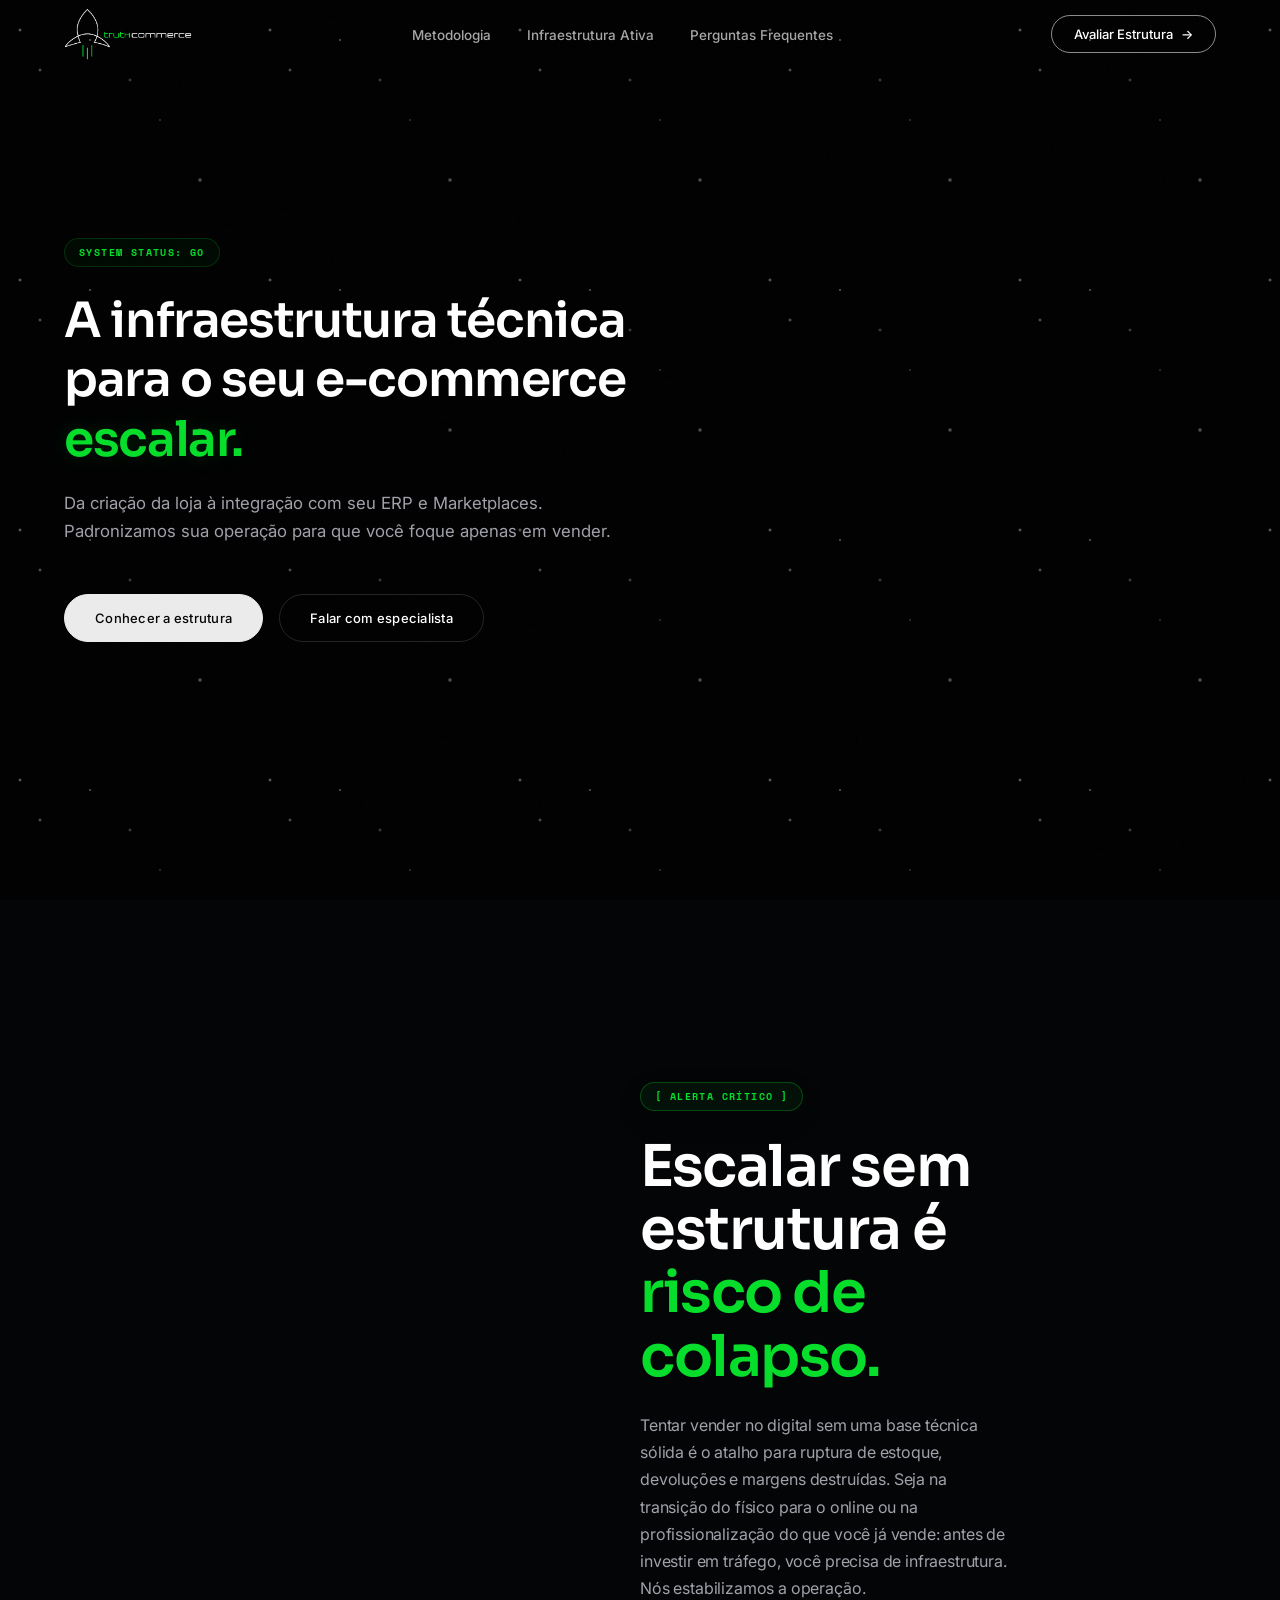
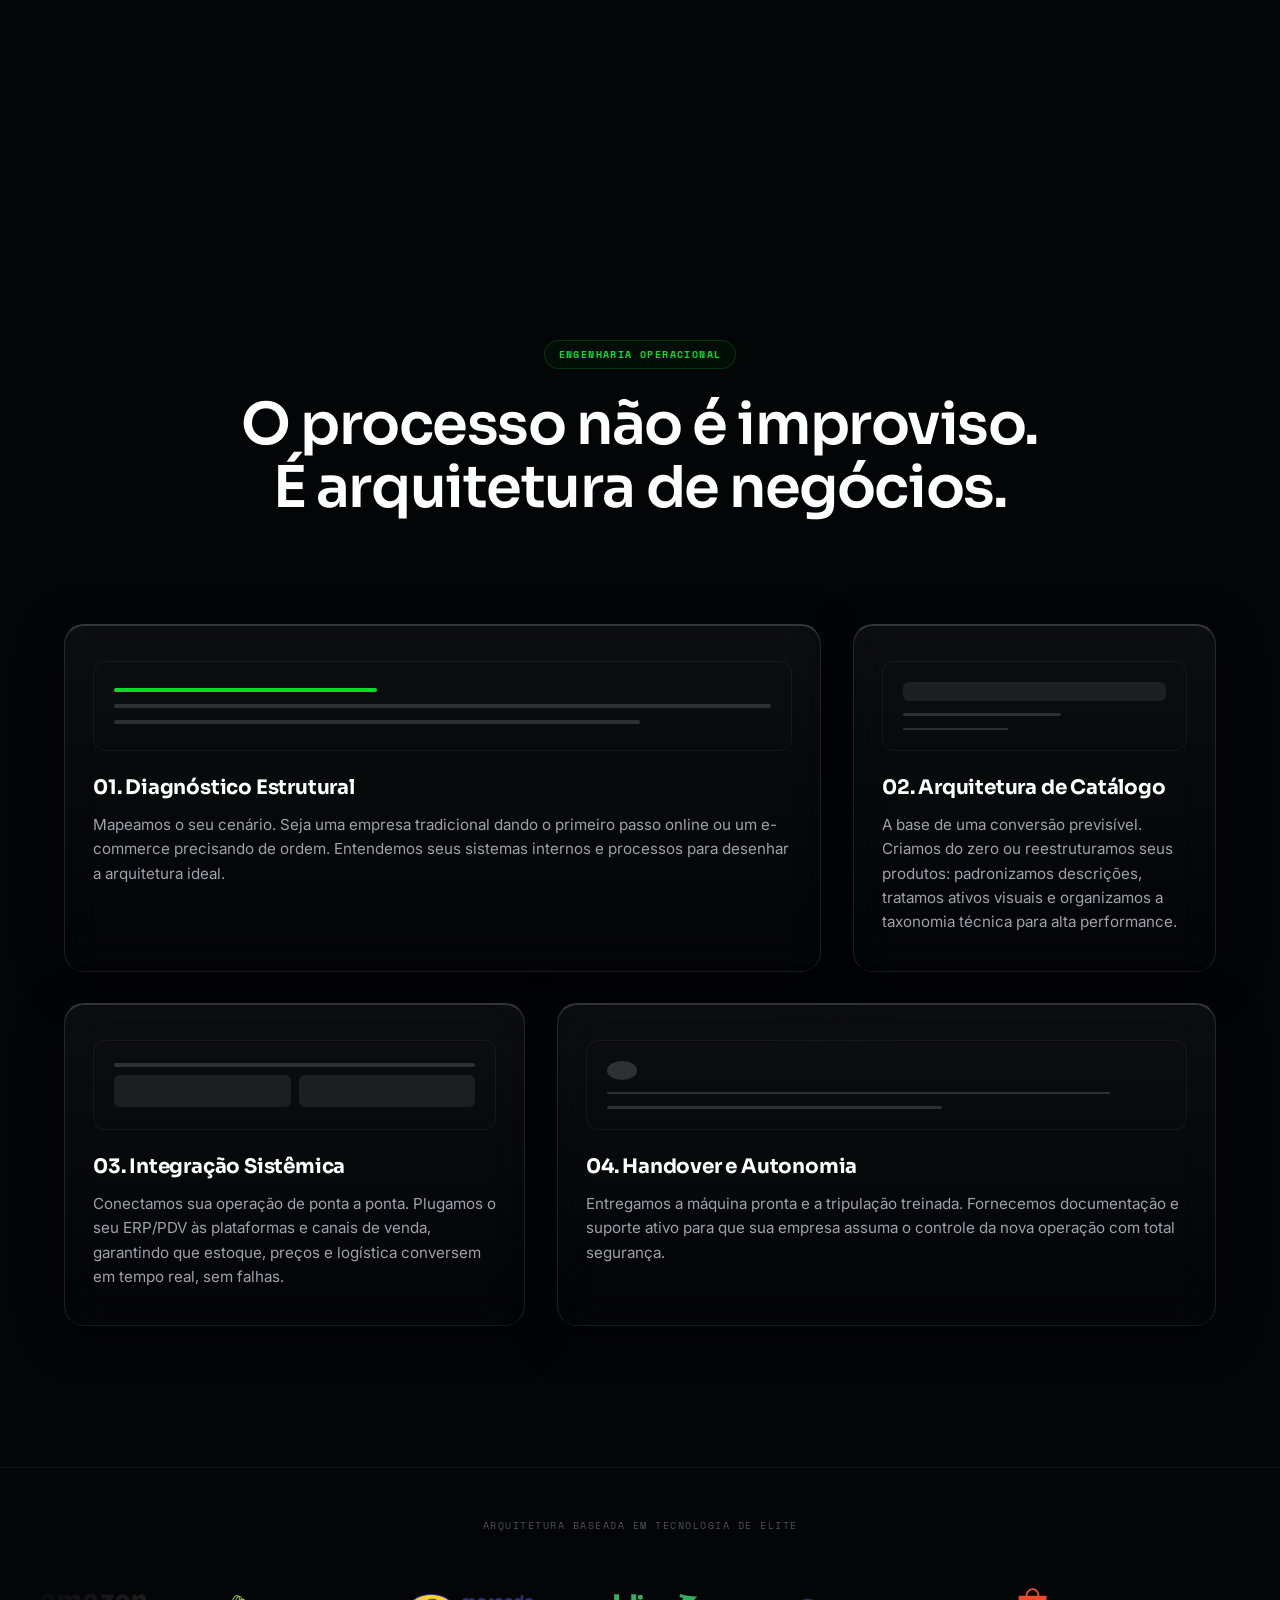
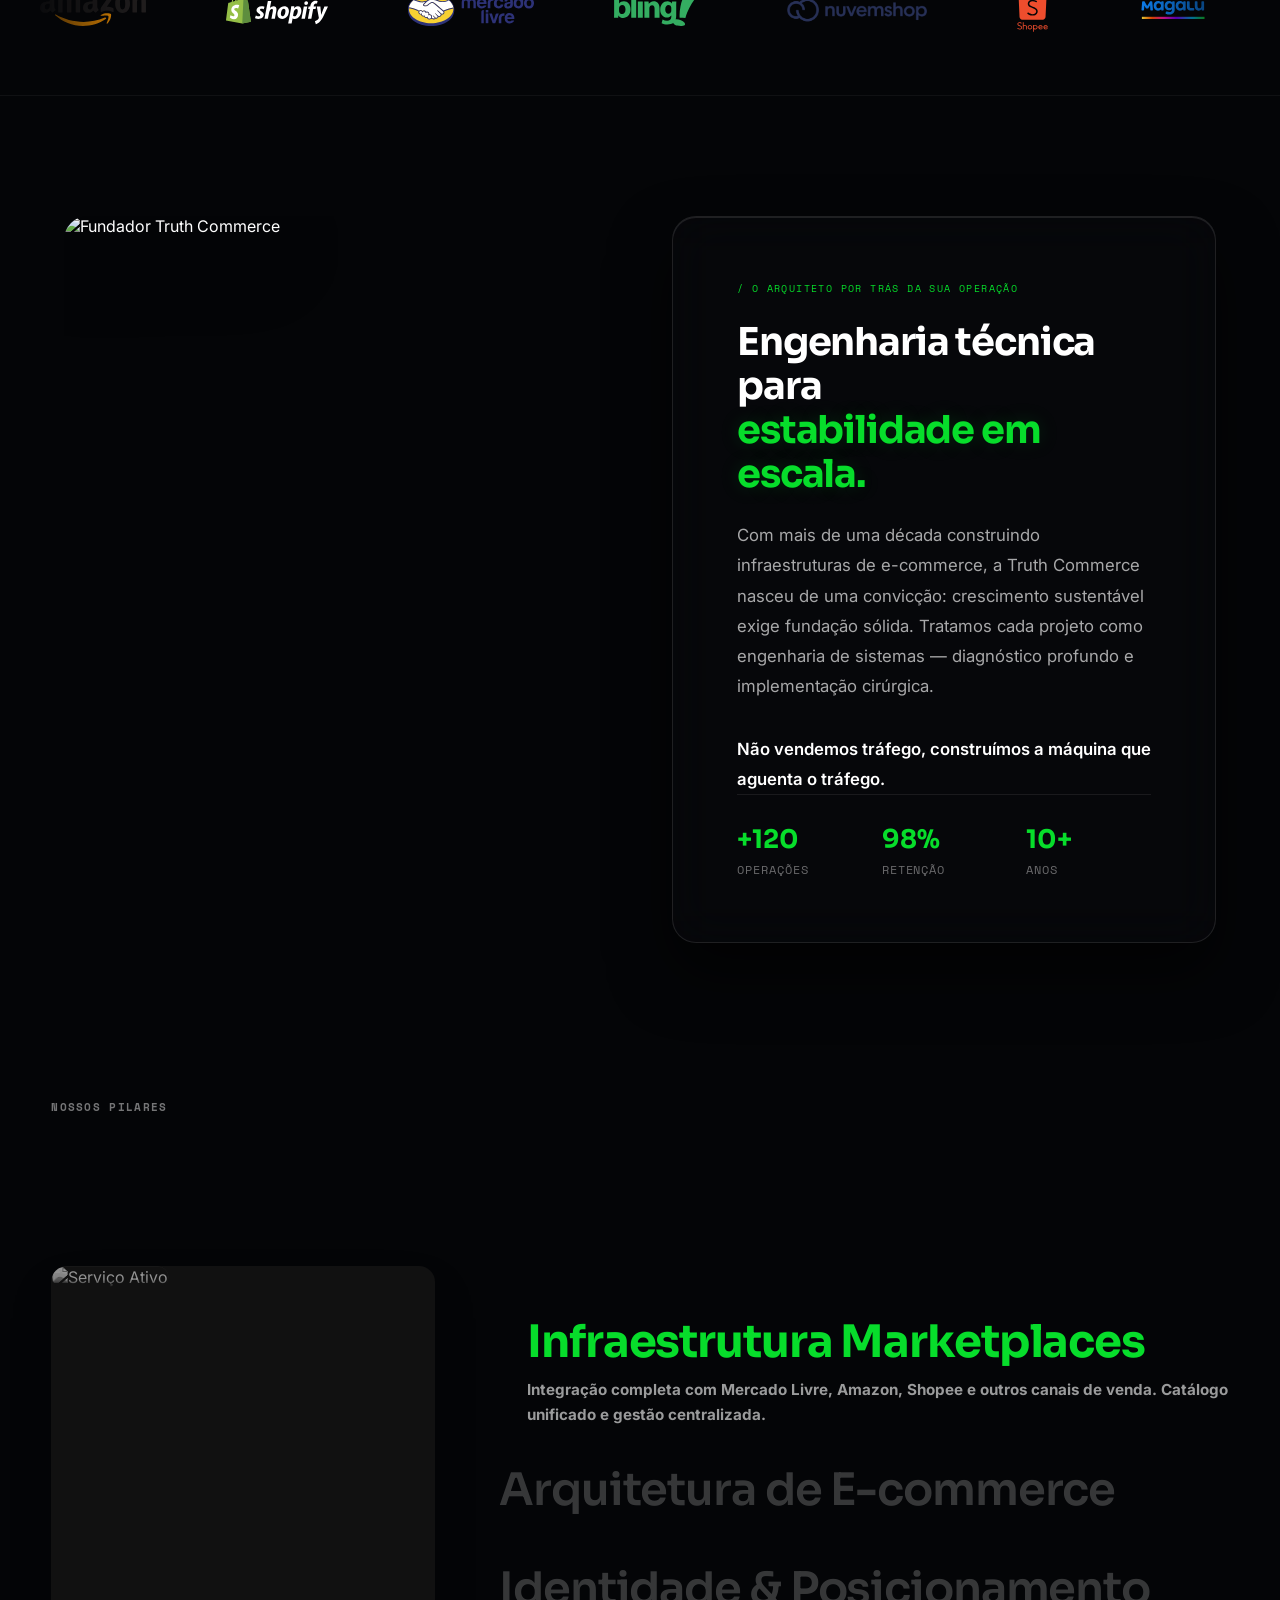
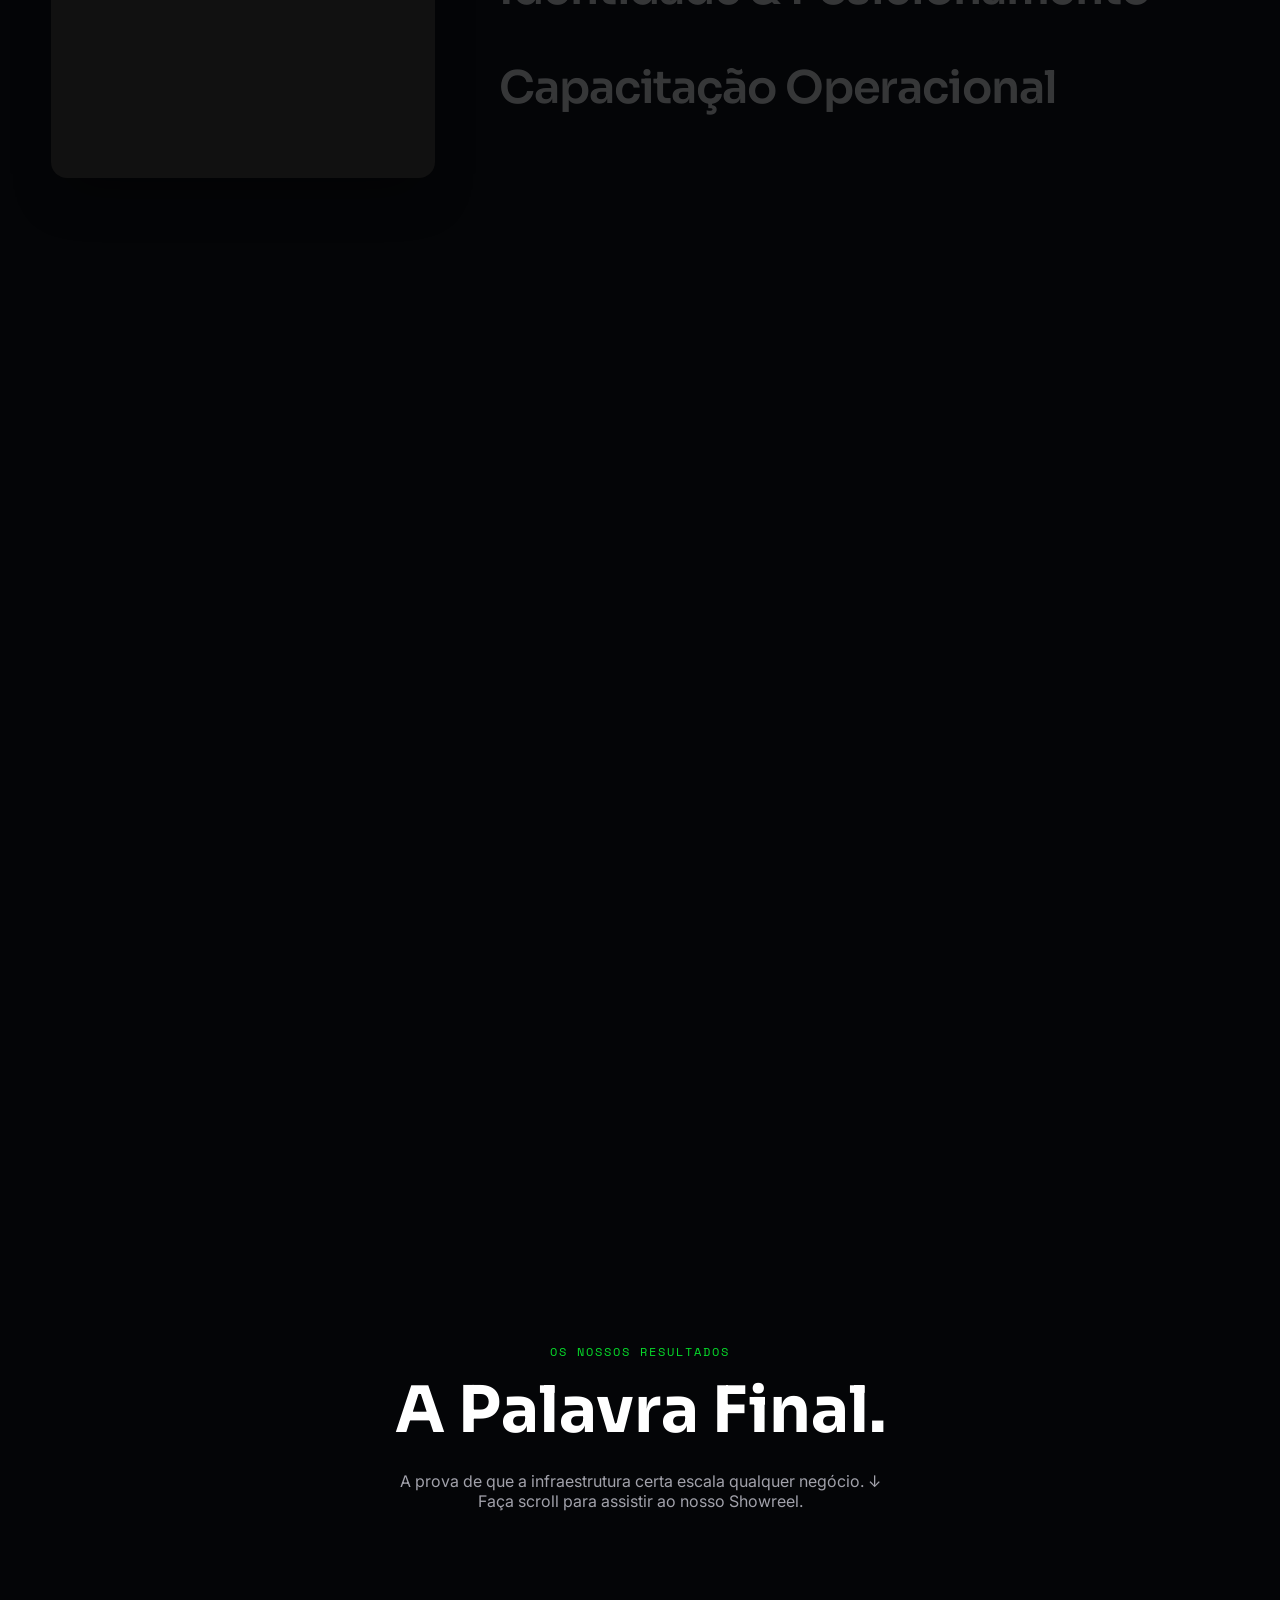
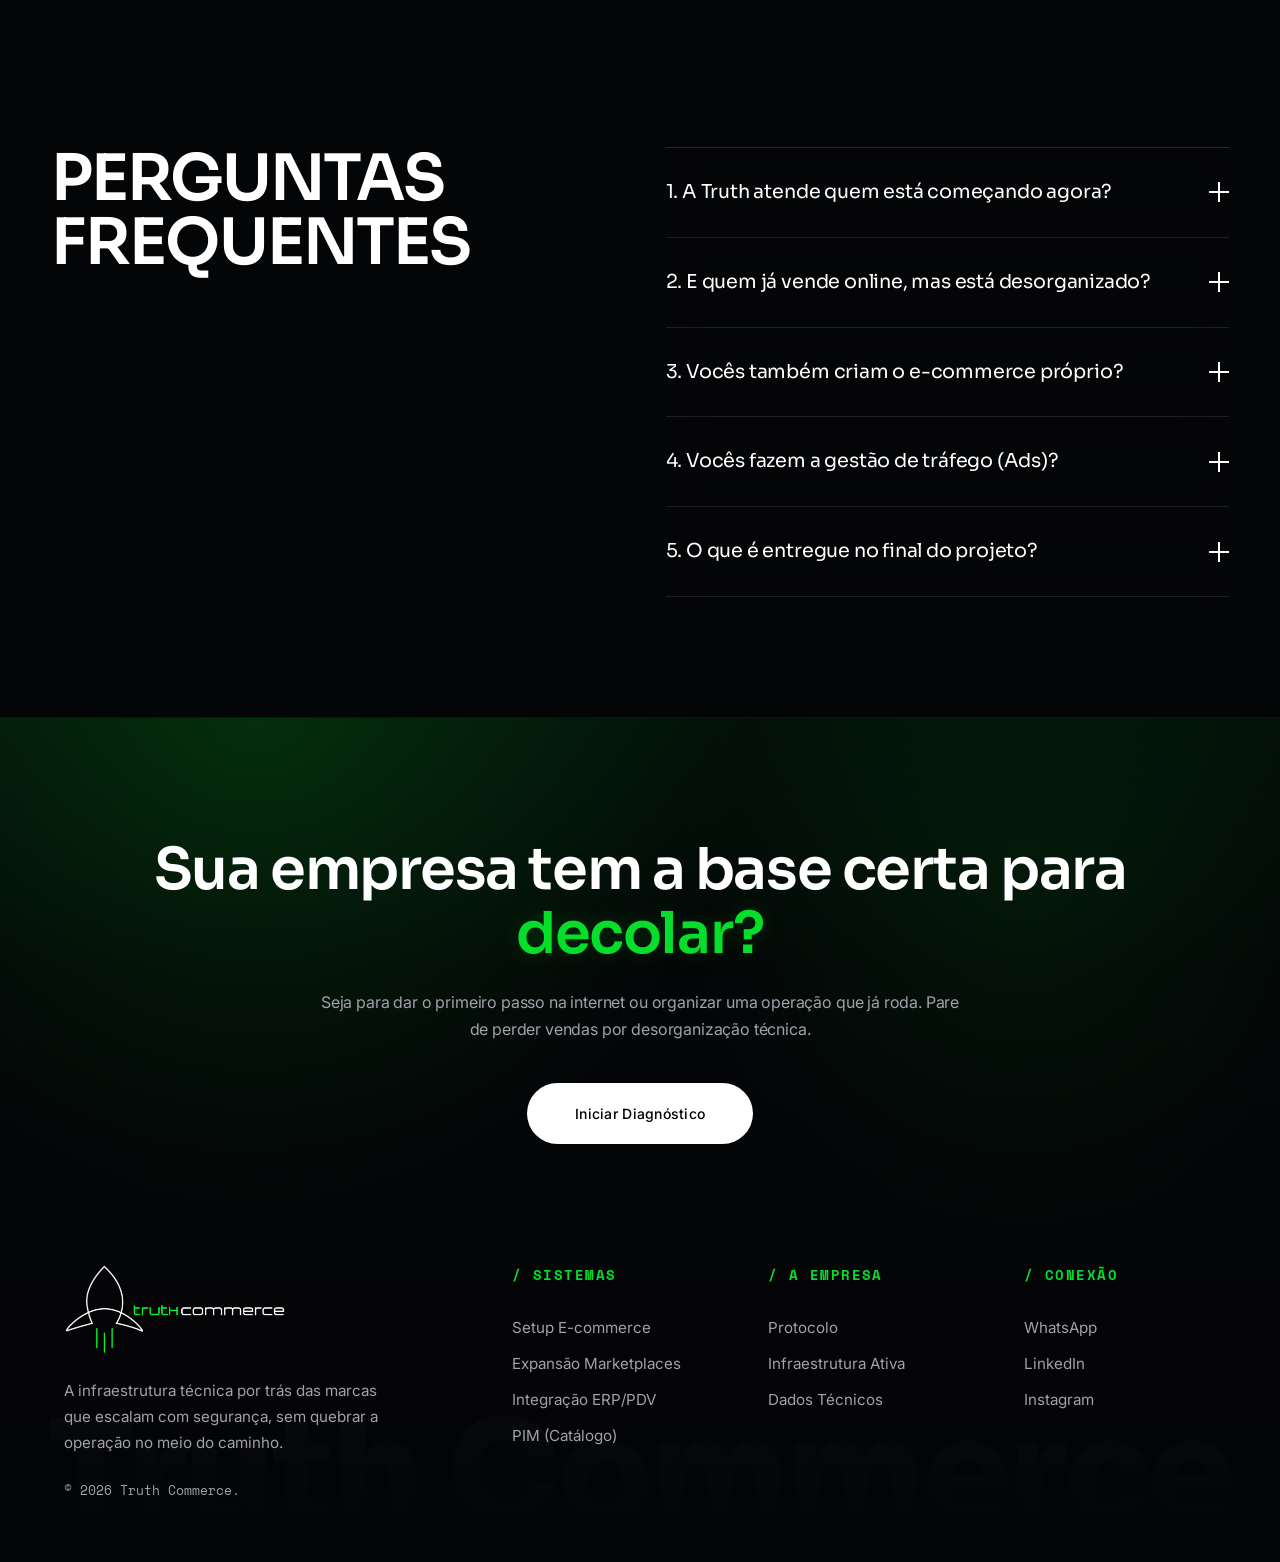
==== commit b5c38717: "mudanças nos depoimentos e cases" ====
--- a/index.html
+++ b/index.html
@@ -20,7 +20,7 @@
     href="https://fonts.googleapis.com/css2?family=Sora:wght@300;400;600;700;800&family=Space+Mono:wght@400;700&family=Inter:wght@400;500;600&display=swap"
     rel="stylesheet">
 
-    <link rel="stylesheet" href="styles.css">
+  <link rel="stylesheet" href="styles.css">
 
   <script src="https://cdnjs.cloudflare.com/ajax/libs/three.js/r128/three.min.js"></script>
 
@@ -35,7 +35,7 @@
   <script src="https://unpkg.com/lenis@1.1.20/dist/lenis.min.js"></script>
 
   <script src="script.js"></script>
-  
+
 
 </head>
 
@@ -333,7 +333,7 @@
         <div class="marquee-item"><img src="Shopee_logo.svg" alt="Shopee" style="height:44px"></div>
         <div class="marquee-item"><img src="magalu-logo.svg" alt="Magalu" style="height:90px"></div>
         <div class="marquee-item"><img src="tiktokshop_logo.svg" alt="TikTok Shop"></div>
-          <!-- Set 3 — duplicate for seamless loop -->
+        <!-- Set 3 — duplicate for seamless loop -->
         <div class="marquee-item"><img src="Amazon_logo.svg" alt="Amazon"></div>
         <div class="marquee-item"><img src="Shopify_logo_2018.svg" alt="Shopify"></div>
         <div class="marquee-item"><img src="mercadolivre_logo.svg" alt="Mercado Livre"></div>
@@ -387,7 +387,7 @@
   <!-- ======================================= -->
   <!--  PROTOCOLO DE TRANSIÇÃO DIGITAL         -->
   <!-- ======================================= -->
-  <section id="transicao">
+  <!-- <section id="transicao">
     <div class="transicao-wrapper">
       <span class="tag reveal">Evolução Segura</span>
       <h2 class="title-medium reveal" style="margin-top: 16px;">Protocolo de<br><span class="accent">Transição
@@ -403,7 +403,8 @@
               <polyline points="20 6 9 17 4 12"></polyline>
             </svg>
           </div>
-          <div class="bento-title">O seu stock nunca bate certo? Sincronizamos a sua loja física e o site em tempo real para eliminar erros.</div>
+          <div class="bento-title">O seu stock nunca bate certo? Sincronizamos a sua loja física e o site em tempo real
+            para eliminar erros.</div>
         </div>
         <div class="bento-item">
           <div class="bento-icon">
@@ -412,7 +413,8 @@
               <polyline points="20 6 9 17 4 12"></polyline>
             </svg>
           </div>
-          <div class="bento-title">Está a perder lucro em cada venda? Organizamos as suas taxas e custos para garantir margens reais.</div>
+          <div class="bento-title">Está a perder lucro em cada venda? Organizamos as suas taxas e custos para garantir
+            margens reais.</div>
         </div>
         <div class="bento-item">
           <div class="bento-icon">
@@ -421,7 +423,8 @@
               <polyline points="20 6 9 17 4 12"></polyline>
             </svg>
           </div>
-          <div class="bento-title">Medo de escolher a ferramenta errada? Escolhemos a tecnologia certa para o seu tamanho, sem desperdício.</div>
+          <div class="bento-title">Medo de escolher a ferramenta errada? Escolhemos a tecnologia certa para o seu
+            tamanho, sem desperdício.</div>
         </div>
         <div class="bento-item">
           <div class="bento-icon">
@@ -430,7 +433,8 @@
               <polyline points="20 6 9 17 4 12"></polyline>
             </svg>
           </div>
-          <div class="bento-title">Passa o dia a preencher tabelas? Automatizamos o trabalho manual para a sua equipa focar apenas em vender.</div>
+          <div class="bento-title">Passa o dia a preencher tabelas? Automatizamos o trabalho manual para a sua equipa
+            focar apenas em vender.</div>
         </div>
       </div>
 
@@ -438,7 +442,7 @@
         <a href="#contato" class="btn-high-contrast">Garantir Fundação Sólida</a>
       </div>
     </div>
-  </section>
+  </section> -->
 
   <section id="servicos" class="section-skin skin-services theme-light">
 
@@ -508,252 +512,85 @@
 
 
 
+  <!-- ============================================================
+       SEÇÃO ANTIGA DE CASES (COMENTADA)
+       ============================================================ -->
+  <!--
   <section id="projetos" class="section-skin skin-projects">
-
     <div class="text-center reveal">
-
       <span class="tag">Infraestrutura Ativa</span>
-
       <h2 class="title-medium">Operações Estruturadas.</h2>
-
-    </div>
-
-
-
+    </div>
     <div class="carousel-container reveal desktop-only">
-
       <div class="carousel">
-
         <div class="carousel-rotation-direction">
-
-          <ul class="carousel-item-wrapper" style="--_num-elements: 4">
-
-
-
-            <li class="carousel-item" style="--_index: 1;">
-
-              <a href="https://www.sopy.com.br/" target="_blank" class="carousel-card-inner">
-
-                <video loop muted playsinline class="case-video-3d" src="sopy.mp4" poster="sopy-print.png"></video>
-
-                <div class="video-overlay-3d"></div>
-
-
-
-                <div class="case-metrics">
-
-                  <div><span class="metric-label">Plataforma</span><span class="metric-value">Nuvemshop</span></div>
-
-                  <div><span class="metric-label">Personalização</span><span
-                      class="metric-value accent-color">100%</span></div>
-
-                </div>
-
-
-
-                <div class="case-content">
-
-                  <div class="case-tag">E-commerce D2C</div>
-
-                  <h3 class="case-title">Sopy</h3>
-
-                  <p class="case-desc">Estruturação com arquitetura 100% customizada e catálogo padronizado para alta
-                    conversão.</p>
-
-                </div>
-
-              </a>
-
-            </li>
-
-
-
-            <li class="carousel-item" style="--_index: 2;">
-
-              <a href="https://mpdistribuidorars.com.br/" target="_blank" class="carousel-card-inner">
-
-                <video loop muted playsinline class="case-video-3d" src="mp.mp4" poster="mp-print.png"></video>
-
-                <div class="video-overlay-3d"></div>
-
-
-
-                <div class="case-metrics">
-
-                  <div><span class="metric-label">Plataforma</span><span class="metric-value">Shopify</span></div>
-
-                  <div><span class="metric-label">Carga de Dados</span><span class="metric-value accent-color">Alta
-                      Densidade</span></div>
-
-                </div>
-
-
-
-                <div class="case-content">
-
-                  <div class="case-tag">Operação B2B/B2C</div>
-
-                  <h3 class="case-title">MP Distribuidora</h3>
-
-                  <p class="case-desc">E-commerce robusto projetado para suportar alto volume operacional e catálogo
-                    complexo.</p>
-
-                </div>
-
-              </a>
-
-            </li>
-
-
-
-            <li class="carousel-item" style="--_index: 3;">
-
-              <a href="https://nexteventosbrasil.com/" target="_blank" class="carousel-card-inner">
-
-                <video loop muted playsinline class="case-video-3d" src="next.mp4" poster="next-print.png"></video>
-
-                <div class="video-overlay-3d"></div>
-
-
-
-                <div class="case-metrics">
-
-                  <div><span class="metric-label">Estrutura</span><span class="metric-value">Código Nativo</span></div>
-
-                  <div><span class="metric-label">Escalabilidade</span><span
-                      class="metric-value accent-color">Máxima</span></div>
-
-                </div>
-
-
-
-                <div class="case-content">
-
-                  <div class="case-tag">Plataforma Custom</div>
-
-                  <h3 class="case-title">Next Eventos</h3>
-
-                  <p class="case-desc">Ecossistema próprio construído para suportar fluxos complexos e inscrições sob
-                    medida.</p>
-
-                </div>
-
-              </a>
-
-            </li>
-
-
-
-            <li class="carousel-item" style="--_index: 4;">
-
-              <a href="https://johnnycooker.com.br/" target="_blank" class="carousel-card-inner">
-
-                <video loop muted playsinline class="case-video-3d" src="johny.mp4" poster="johny-print.png"></video>
-
-                <div class="video-overlay-3d"></div>
-
-
-
-                <div class="case-metrics">
-
-                  <div><span class="metric-label">Missão</span><span class="metric-value">Setup Base</span></div>
-
-                  <div><span class="metric-label">Integração</span><span
-                      class="metric-value accent-color">Completa</span></div>
-
-                </div>
-
-
-
-                <div class="case-content">
-
-                  <div class="case-tag">Setup Operacional</div>
-
-                  <h3 class="case-title">Johnny Cooker</h3>
-
-                  <p class="case-desc">Implantação e organização da loja virtual para a marca operar no digital com o pé
-                    direito.</p>
-
-                </div>
-
-              </a>
-
-            </li>
-
+          <ul class="carousel-item-wrapper" style="- -_num-elements: 4">
+            <li class="carousel-item">...</li>
           </ul>
-
-        </div>
-
-      </div>
-
-    </div>
-
-    <!-- MOBILIE ONLY: STACKING CARDS -->
-    <div class="stacking-cards-container mobile-only reveal">
-
-      <a href="https://www.sopy.com.br/" target="_blank" class="mobile-stacking-card card-1" style="z-index: 1;">
-        <video loop muted playsinline class="stack-video" src="sopy.mp4" poster="sopy-print.png"></video>
-        <div class="stack-overlay"></div>
-        <div class="stack-content">
-          <div class="stack-tag">Sopy</div>
-          <h3 class="stack-title">Nuvemshop</h3>
-        </div>
-      </a>
-
-      <a href="https://mpdistribuidorars.com.br/" target="_blank" class="mobile-stacking-card card-2" style="z-index: 2;">
-        <video loop muted playsinline class="stack-video" src="mp.mp4" poster="mp-print.png"></video>
-        <div class="stack-overlay"></div>
-        <div class="stack-content">
-          <div class="stack-tag">MP Distribuidora</div>
-          <h3 class="stack-title">Shopify</h3>
-        </div>
-      </a>
-
-      <a href="https://nexteventosbrasil.com/" target="_blank" class="mobile-stacking-card card-3" style="z-index: 3;">
-        <video loop muted playsinline class="stack-video" src="next.mp4" poster="next-print.png"></video>
-        <div class="stack-overlay"></div>
-        <div class="stack-content">
-          <div class="stack-tag">Next Eventos</div>
-          <h3 class="stack-title">Nativo</h3>
-        </div>
-      </a>
-
-      <a href="https://johnnycooker.com.br/" target="_blank" class="mobile-stacking-card card-4" style="z-index: 4;">
-        <video loop muted playsinline class="stack-video" src="johny.mp4" poster="johny-print.png"></video>
-        <div class="stack-overlay"></div>
-        <div class="stack-content">
-          <div class="stack-tag">Johnny Cooker</div>
-          <h3 class="stack-title">Setup</h3>
-        </div>
-      </a>
-
-    </div>
-
-
+        </div>
+      </div>
+    </div>
+    <div class="stacking-cards-container mobile-only reveal">...</div>
   </section>
-
-
-
-  <section id="depoimentos" class="section-skin skin-testimonials theme-light" style="padding:0;overflow:clip;">
-
-    <div class="dep-title-area text-center">
-      <span class="tag reveal">Depoimentos</span>
-      <h2 class="title-medium reveal">A palavra final.</h2>
-    </div>
-
-    <!-- dep-scroll-zone: tall enough for the panel animation (200vh = 100vh of actual scroll travel) -->
-    <div id="dep-scroll-zone">
-      <div id="dep-sticky-viewport">
-        <canvas id="dep-canvas"></canvas>
-        <div id="dep-panel-overlay">
-          <a class="dep-ov-card" id="dep-ov-card-0" href="#" tabindex="-1"></a>
-          <a class="dep-ov-card" id="dep-ov-card-1" href="#" tabindex="-1"></a>
-          <a class="dep-ov-card" id="dep-ov-card-2" href="#" tabindex="-1"></a>
-        </div>
-      </div>
-    </div>
-
+  -->
+
+  <!-- CARROSSEL 3D (copiado exato do CARROUSEL.HTML) -->
+  <div id="carousel-section">
+    <div class="sticky-container">
+      <div class="carousel-hud" id="carousel-hud">
+        <h2>Infraestrutura,<br>que virou resultado.</h2>
+        <p>Explore o portfólio</p>
+      </div>
+      <canvas id="canvas-webgl"></canvas>
+    </div>
+  </div>
+
+
+  <div id="modal">
+    <button class="modal-close">&times;</button>
+    <div class="modal-content">
+      <img id="modal-img" src="" alt="Preview">
+      <h2 style="font-family: 'Sora';" id="modal-title">Projeto</h2>
+    </div>
+  </div>
+
+
+
+  <!-- SHOWREEL / DEPOIMENTOS -->
+  <div id="dep-hero" class="dep-hero-section">
+    <span style="color: var(--green); font-family: 'Space Mono', monospace; font-size: 12px; letter-spacing: 2px;">OS
+      NOSSOS RESULTADOS</span>
+    <h1 style="font-family:'Sora',sans-serif;font-size:4rem;margin:10px 0 0;">A Palavra Final.</h1>
+    <p style="color: var(--text-muted); max-width: 500px; text-align: center; margin-top: 20px;">
+      A prova de que a infraestrutura certa escala qualquer negócio.
+      ↓ Faça scroll para assistir ao nosso Showreel.
+    </p>
+  </div>
+
+  <section id="showreel-section">
+    <div class="sticky-container">
+      <div id="video-start-anchor"></div>
+      <div id="video-end-anchor"></div>
+
+      <div class="showreel-ui-layer" id="ui-layer">
+        <div class="showreel-labels">
+          <span>Showreel 2026</span>
+          <span>Casos de Estudo</span>
+        </div>
+        <button class="play-reel-btn">
+          <span class="play-text">PLAY</span>
+          <div class="play-icon-wrapper">
+            <svg class="play-icon" viewBox="0 0 24 24">
+              <path d="M5 3l14 9-14 9V3z" />
+            </svg>
+          </div>
+          <span class="play-text">REEL</span>
+        </button>
+      </div>
+    </div>
   </section>
+
+  <canvas id="canvas-showreel"></canvas>
 
 
 
--- a/styles.css
+++ b/styles.css
@@ -1,160 +1,159 @@
-
-    /* =========================================
+/* =========================================
 
    1. VARIÁVEIS - ESTÉTICA FRAMER PREMIUM
 
 ========================================= */
 
-    :root {
-
-      --bg-base: #040507;
-
-      --bg-surface: #0a0c10;
-
-      --green: #07dd2b;
-
-      --green-glow: rgba(7, 221, 43, 0.12);
-      /* Reduzido — menos neon */
-
-      --text-main: #FFFFFF;
-
-      --text-muted: #A1A1AA;
-
-      --border-light: rgba(255, 255, 255, 0.06);
-
-      /* Motion tokens */
-
-      --ease-snappy: cubic-bezier(0.2, 0.8, 0.2, 1);
-
-      --ease-smooth: cubic-bezier(0.16, 1, 0.3, 1);
-
-    }
-
-
-
-    * {
-      box-sizing: border-box;
-    }
-
-    /* scroll-behavior: smooth; removed for Lenis */
-
-
-
-    body {
-
-      margin: 0;
-
-      font-family: 'Inter', sans-serif;
-
-      background-color: var(--bg-base);
-
-      color: var(--text-main);
-
-      overflow-x: hidden;
-
-      -webkit-font-smoothing: antialiased;
-
-      -moz-osx-font-smoothing: grayscale;
-
-    }
-
-
-
-    /* =========================================
+:root {
+
+  --bg-base: #040507;
+
+  --bg-surface: #0a0c10;
+
+  --green: #07dd2b;
+
+  --green-glow: rgba(7, 221, 43, 0.12);
+  /* Reduzido — menos neon */
+
+  --text-main: #FFFFFF;
+
+  --text-muted: #A1A1AA;
+
+  --border-light: rgba(255, 255, 255, 0.06);
+
+  /* Motion tokens */
+
+  --ease-snappy: cubic-bezier(0.2, 0.8, 0.2, 1);
+
+  --ease-smooth: cubic-bezier(0.16, 1, 0.3, 1);
+
+}
+
+
+
+* {
+  box-sizing: border-box;
+}
+
+/* scroll-behavior: smooth; removed for Lenis */
+
+
+
+body {
+
+  margin: 0;
+
+  font-family: 'Inter', sans-serif;
+
+  background-color: var(--bg-base);
+
+  color: var(--text-main);
+
+  overflow-x: hidden;
+
+  -webkit-font-smoothing: antialiased;
+
+  -moz-osx-font-smoothing: grayscale;
+
+}
+
+
+
+/* =========================================
 
    2. AMBIENTE E ILUMINAÇÃO (O SEGREDO DO FRAMER)
 
 ========================================= */
 
-    /* Fundo Noise Sutil */
-
-    body::before {
-
-      content: "";
-
-      position: fixed;
-      inset: 0;
-      z-index: 1;
-      pointer-events: none;
-
-      background-image: url("data:image/svg+xml,%3Csvg viewBox='0 0 200 200' xmlns='http://www.w3.org/2000/svg'%3E%3Cfilter id='noiseFilter'%3E%3CfeTurbulence type='fractalNoise' baseFrequency='0.8' numOctaves='3' stitchTiles='stitch'/%3E%3C/filter%3E%3Crect width='100%25' height='100%25' filter='url(%23noiseFilter)' opacity='0.03'/%3E%3C/svg%3E");
-
-      opacity: 0.25;
-
-    }
-
-
-
-    /* Flares e Luzes Difusas de Fundo - Removidas para fundo ALL BLACK */
-    .ambient-lighting {
-      display: none !important;
-    }
-
-
-
-    /* Tech Grid removed - using space-bg */
-
-    /* DEEP SPACE BACKGROUND */
-    .space-bg {
-      position: fixed;
-      top: 0;
-      left: 0;
-      width: 100vw;
-      height: 100vh;
-      z-index: -2;
-      pointer-events: none;
-      background-color: #000000;
-      /* Pure Black */
-      background-image:
-        radial-gradient(2px 2px at 20px 30px, #ffffff, rgba(0, 0, 0, 0)),
-        radial-gradient(2px 2px at 40px 70px, #dddddd, rgba(0, 0, 0, 0)),
-        radial-gradient(1.5px 1.5px at 90px 40px, #ffffff, rgba(0, 0, 0, 0)),
-        radial-gradient(2px 2px at 130px 80px, #aaaaaa, rgba(0, 0, 0, 0)),
-        radial-gradient(1px 1px at 160px 120px, #ffffff, rgba(0, 0, 0, 0)),
-        radial-gradient(2.5px 2.5px at 200px 180px, #dddddd, rgba(0, 0, 0, 0));
-      background-repeat: repeat;
-      background-size: 250px 250px;
-      opacity: 0.5;
-    }
-
-
-    /* Force transparent backgrounds on all sections */
-    section,
-    #alerta,
-    #metodo,
-    #servicos,
-    #projetos,
-    #depoimentos,
-    #faq,
-    .surface-section {
-      background-color: transparent !important;
-      background: transparent !important;
-    }
-
-    /* =========================================
+/* Fundo Noise Sutil */
+
+body::before {
+
+  content: "";
+
+  position: fixed;
+  inset: 0;
+  z-index: 1;
+  pointer-events: none;
+
+  background-image: url("data:image/svg+xml,%3Csvg viewBox='0 0 200 200' xmlns='http://www.w3.org/2000/svg'%3E%3Cfilter id='noiseFilter'%3E%3CfeTurbulence type='fractalNoise' baseFrequency='0.8' numOctaves='3' stitchTiles='stitch'/%3E%3C/filter%3E%3Crect width='100%25' height='100%25' filter='url(%23noiseFilter)' opacity='0.03'/%3E%3C/svg%3E");
+
+  opacity: 0.25;
+
+}
+
+
+
+/* Flares e Luzes Difusas de Fundo - Removidas para fundo ALL BLACK */
+.ambient-lighting {
+  display: none !important;
+}
+
+
+
+/* Tech Grid removed - using space-bg */
+
+/* DEEP SPACE BACKGROUND */
+.space-bg {
+  position: fixed;
+  top: 0;
+  left: 0;
+  width: 100vw;
+  height: 100vh;
+  z-index: -2;
+  pointer-events: none;
+  background-color: #000000;
+  /* Pure Black */
+  background-image:
+    radial-gradient(2px 2px at 20px 30px, #ffffff, rgba(0, 0, 0, 0)),
+    radial-gradient(2px 2px at 40px 70px, #dddddd, rgba(0, 0, 0, 0)),
+    radial-gradient(1.5px 1.5px at 90px 40px, #ffffff, rgba(0, 0, 0, 0)),
+    radial-gradient(2px 2px at 130px 80px, #aaaaaa, rgba(0, 0, 0, 0)),
+    radial-gradient(1px 1px at 160px 120px, #ffffff, rgba(0, 0, 0, 0)),
+    radial-gradient(2.5px 2.5px at 200px 180px, #dddddd, rgba(0, 0, 0, 0));
+  background-repeat: repeat;
+  background-size: 250px 250px;
+  opacity: 0.5;
+}
+
+
+/* Force transparent backgrounds on all sections */
+section,
+#alerta,
+#metodo,
+#servicos,
+#projetos,
+#depoimentos,
+#faq,
+.surface-section {
+  background-color: transparent !important;
+  background: transparent !important;
+}
+
+/* =========================================
    3. TIPOGRAFIA & BOTÕES DE ALTO PADRÃO
 ========================================= */
 
-    section {
-      position: relative;
-      width: 100%;
-      max-width: 1300px;
-      margin: 0 auto;
-      padding: 140px 5%;
-      z-index: 2;
-    }
-
-    .text-center {
-      text-align: center;
-    }
-
-    .text-left {
-      text-align: left;
-    }
-
-
-
-    /* =========================================
+section {
+  position: relative;
+  width: 100%;
+  max-width: 1300px;
+  margin: 0 auto;
+  padding: 140px 5%;
+  z-index: 2;
+}
+
+.text-center {
+  text-align: center;
+}
+
+.text-left {
+  text-align: left;
+}
+
+
+
+/* =========================================
 
    3.1. SECTION SKINS (variação de fundo por seção)
 
@@ -162,663 +161,664 @@
 
 ========================================= */
 
-    .section-skin {
-      isolation: isolate;
-    }
-
-    .section-skin::before,
-
-    .section-skin::after {
-
-      content: "";
-
-      position: absolute;
-
-      top: 0;
-
-      bottom: 0;
-
-      left: 50%;
-
-      width: 100vw;
-
-      transform: translateX(-50%);
-
-      display: none !important;
-    }
-
-    .section-skin>* {
-      position: relative;
-      z-index: 1;
-    }
-
-
-
-    /* HERO: flare e vinheta suave */
-
-    .skin-hero::before {
-
-      background:
-
-        radial-gradient(900px circle at 25% 30%, rgba(7, 221, 43, 0.10), transparent 60%),
-
-        radial-gradient(700px circle at 80% 20%, rgba(255, 255, 255, 0.05), transparent 55%),
-
-        linear-gradient(180deg, rgba(255, 255, 255, 0.02), transparent 35%, rgba(0, 0, 0, 0.35) 100%);
-
-    }
-
-    .skin-hero::after {
-
-      background: radial-gradient(1200px circle at 50% 100%, rgba(7, 221, 43, 0.08), transparent 65%);
-
-      opacity: 0.9;
-
-    }
-
-
-
-    .skin-alert::before {
-      background:
-        linear-gradient(180deg, rgba(255, 255, 255, 0.03), transparent 25%, transparent 75%, rgba(255, 255, 255, 0.02) 100%),
-        radial-gradient(900px circle at 15% 40%, rgba(255, 255, 255, 0.05), transparent 60%);
-    }
-
-    .skin-alert::after {
-
-      background: radial-gradient(900px circle at 85% 40%, rgba(7, 221, 43, 0.07), transparent 65%);
-
-      opacity: 0.7;
-
-    }
-
-
-
-    /* MÉTODO (surface) com textura pontilhada */
-
-    .skin-metodo {
-
-      background: linear-gradient(180deg, rgba(10, 12, 16, 0.2) 0%, rgba(7, 9, 13, 0.2) 100%);
-
-    }
-
-    .skin-metodo::after {
-
-      background-image:
-
-        radial-gradient(rgba(255, 255, 255, 0.06) 1px, transparent 1px),
-
-        radial-gradient(rgba(7, 221, 43, 0.05) 1px, transparent 1px);
-
-      background-size: 54px 54px, 90px 90px;
-
-      background-position: 0 0, 20px 30px;
-
-      -webkit-mask-image: radial-gradient(ellipse at center, black 25%, transparent 72%);
-
-      mask-image: radial-gradient(ellipse at center, black 25%, transparent 72%);
-
-      opacity: 0.22;
-
-    }
-
-
-
-    /* SERVIÇOS: listras diagonais bem sutis + flare verde */
-    .skin-services::before {
-      background:
-        radial-gradient(900px circle at 80% 35%, rgba(7, 221, 43, 0.10), transparent 60%),
-        linear-gradient(180deg, rgba(255, 255, 255, 0.02), rgba(0, 0, 0, 0) 45%, rgba(255, 255, 255, 0.01) 100%);
-    }
-
-    .skin-services::after {
-
-      background: repeating-linear-gradient(135deg,
-
-          rgba(255, 255, 255, 0.05) 0px,
-
-          rgba(255, 255, 255, 0.05) 1px,
-
-          transparent 1px,
-
-          transparent 14px);
-
-      opacity: 0.05;
-
-    }
-
-
-
-    /* PROJETOS: campo “estelar” discreto (sem ficar verde) */
-    .skin-projects::before {
-      background:
-        radial-gradient(1100px circle at 50% 15%, rgba(255, 255, 255, 0.04), transparent 60%),
-        radial-gradient(900px circle at 15% 70%, rgba(7, 221, 43, 0.07), transparent 65%),
-        linear-gradient(180deg, rgba(0, 0, 0, 0.10), rgba(0, 0, 0, 0.45) 100%);
-    }
-
-    .skin-projects::after {
-
-      background-image:
-
-        radial-gradient(rgba(255, 255, 255, 0.10) 1px, transparent 1px),
-
-        radial-gradient(rgba(255, 255, 255, 0.05) 1px, transparent 1px);
-
-      background-size: 120px 120px, 60px 60px;
-
-      background-position: 10px 20px, 0 0;
-
-      opacity: 0.08;
-
-      -webkit-mask-image: radial-gradient(ellipse at center, black 30%, transparent 78%);
-
-      mask-image: radial-gradient(ellipse at center, black 30%, transparent 78%);
-
-    }
-
-
-
-    /* DEPOIMENTOS: superfície um pouco mais “clean” */
-
-    .skin-testimonials::before {
-
-      background:
-
-        linear-gradient(180deg, rgba(255, 255, 255, 0.02), rgba(10, 12, 16, 0.15) 50%, rgba(0, 0, 0, 0.25) 100%),
-
-        radial-gradient(900px circle at 30% 60%, rgba(255, 255, 255, 0.05), transparent 60%);
-
-
-
-    }
-
-
-
-    /* FAQ (Innoflow: tema claro, layout clean, sem "surface" complexa) */
-
-    .skin-faq {
-
-      /* Nenhum efeito; seção controlada pela classe .theme-light */
-
-      background: transparent;
-
-    }
-
-
-
-    /* =========================================
+.section-skin {
+  isolation: isolate;
+}
+
+.section-skin::before,
+
+.section-skin::after {
+
+  content: "";
+
+  position: absolute;
+
+  top: 0;
+
+  bottom: 0;
+
+  left: 50%;
+
+  width: 100vw;
+
+  transform: translateX(-50%);
+
+  display: none !important;
+}
+
+.section-skin>* {
+  position: relative;
+  z-index: 1;
+}
+
+
+
+/* HERO: flare e vinheta suave */
+
+.skin-hero::before {
+
+  background:
+
+    radial-gradient(900px circle at 25% 30%, rgba(7, 221, 43, 0.10), transparent 60%),
+
+    radial-gradient(700px circle at 80% 20%, rgba(255, 255, 255, 0.05), transparent 55%),
+
+    linear-gradient(180deg, rgba(255, 255, 255, 0.02), transparent 35%, rgba(0, 0, 0, 0.35) 100%);
+
+}
+
+.skin-hero::after {
+
+  background: radial-gradient(1200px circle at 50% 100%, rgba(7, 221, 43, 0.08), transparent 65%);
+
+  opacity: 0.9;
+
+}
+
+
+
+.skin-alert::before {
+  background:
+    linear-gradient(180deg, rgba(255, 255, 255, 0.03), transparent 25%, transparent 75%, rgba(255, 255, 255, 0.02) 100%),
+    radial-gradient(900px circle at 15% 40%, rgba(255, 255, 255, 0.05), transparent 60%);
+}
+
+.skin-alert::after {
+
+  background: radial-gradient(900px circle at 85% 40%, rgba(7, 221, 43, 0.07), transparent 65%);
+
+  opacity: 0.7;
+
+}
+
+
+
+/* MÉTODO (surface) com textura pontilhada */
+
+.skin-metodo {
+
+  background: linear-gradient(180deg, rgba(10, 12, 16, 0.2) 0%, rgba(7, 9, 13, 0.2) 100%);
+
+}
+
+.skin-metodo::after {
+
+  background-image:
+
+    radial-gradient(rgba(255, 255, 255, 0.06) 1px, transparent 1px),
+
+    radial-gradient(rgba(7, 221, 43, 0.05) 1px, transparent 1px);
+
+  background-size: 54px 54px, 90px 90px;
+
+  background-position: 0 0, 20px 30px;
+
+  -webkit-mask-image: radial-gradient(ellipse at center, black 25%, transparent 72%);
+
+  mask-image: radial-gradient(ellipse at center, black 25%, transparent 72%);
+
+  opacity: 0.22;
+
+}
+
+
+
+/* SERVIÇOS: listras diagonais bem sutis + flare verde */
+.skin-services::before {
+  background:
+    radial-gradient(900px circle at 80% 35%, rgba(7, 221, 43, 0.10), transparent 60%),
+    linear-gradient(180deg, rgba(255, 255, 255, 0.02), rgba(0, 0, 0, 0) 45%, rgba(255, 255, 255, 0.01) 100%);
+}
+
+.skin-services::after {
+
+  background: repeating-linear-gradient(135deg,
+
+      rgba(255, 255, 255, 0.05) 0px,
+
+      rgba(255, 255, 255, 0.05) 1px,
+
+      transparent 1px,
+
+      transparent 14px);
+
+  opacity: 0.05;
+
+}
+
+
+
+/* PROJETOS: campo “estelar” discreto (sem ficar verde) */
+.skin-projects::before {
+  background:
+    radial-gradient(1100px circle at 50% 15%, rgba(255, 255, 255, 0.04), transparent 60%),
+    radial-gradient(900px circle at 15% 70%, rgba(7, 221, 43, 0.07), transparent 65%),
+    linear-gradient(180deg, rgba(0, 0, 0, 0.10), rgba(0, 0, 0, 0.45) 100%);
+}
+
+.skin-projects::after {
+
+  background-image:
+
+    radial-gradient(rgba(255, 255, 255, 0.10) 1px, transparent 1px),
+
+    radial-gradient(rgba(255, 255, 255, 0.05) 1px, transparent 1px);
+
+  background-size: 120px 120px, 60px 60px;
+
+  background-position: 10px 20px, 0 0;
+
+  opacity: 0.08;
+
+  -webkit-mask-image: radial-gradient(ellipse at center, black 30%, transparent 78%);
+
+  mask-image: radial-gradient(ellipse at center, black 30%, transparent 78%);
+
+}
+
+
+
+/* DEPOIMENTOS: superfície um pouco mais “clean” */
+
+.skin-testimonials::before {
+
+  background:
+
+    linear-gradient(180deg, rgba(255, 255, 255, 0.02), rgba(10, 12, 16, 0.15) 50%, rgba(0, 0, 0, 0.25) 100%),
+
+    radial-gradient(900px circle at 30% 60%, rgba(255, 255, 255, 0.05), transparent 60%);
+
+
+
+}
+
+
+
+/* FAQ (Innoflow: tema claro, layout clean, sem "surface" complexa) */
+
+.skin-faq {
+
+  /* Nenhum efeito; seção controlada pela classe .theme-light */
+
+  background: transparent;
+
+}
+
+
+
+/* =========================================
    3.2. TEMA CLARO (Astra-like) - OVERRIDDEN TO DARK THEME
 ========================================= */
-    .theme-light {
-      color: #FFFFFF !important;
-    }
-
-    .theme-light::before,
-    .theme-light::after {
-      background: transparent !important;
-      box-shadow: none !important;
-    }
-
-    .theme-light .title-huge,
-    .theme-light .title-medium {
-      color: #FFFFFF !important;
-    }
-
-    .theme-light .subtext {
-      color: var(--text-muted) !important;
-    }
-
-    .theme-light .faq-question {
-      color: #FFFFFF !important;
-    }
-
-    .theme-light .faq-question:hover {
-      color: var(--green) !important;
-    }
-
-    .theme-light .faq-answer {
-      color: var(--text-muted) !important;
-    }
-
-    .theme-light .faq-item {
-      border-color: rgba(255, 255, 255, 0.10) !important;
-    }
-
-    .theme-light .btn {
-      color: #FFFFFF;
-      background: rgba(255, 255, 255, 0.05);
-      border: 1px solid rgba(255, 255, 255, 0.1);
-    }
-
-    .theme-light .btn:hover {
-      background: rgba(255, 255, 255, 0.1);
-    }
-
-    .theme-light .btn.primary {
-      background: #FFFFFF;
-      color: #000;
-    }
-
-    .theme-light .btn.primary:hover {
-      background: var(--green);
-      color: #000;
-      box-shadow: 0 8px 24px rgba(7, 221, 43, 0.22);
-    }
-
-
-
-
-    /* Ajustes tipográficos/elementos dentro de seções claras overrides aplicados acima via !important */
-    .theme-light .accent {
-      color: var(--green);
-      text-shadow: none;
-    }
-
-    .theme-light .cta-pre-text {
-      color: #FFFFFF;
-    }
-
-    .theme-light .tag {
-      color: var(--green);
-      border-color: rgba(7, 221, 43, 0.28);
-      background: rgba(7, 221, 43, 0.06);
-      box-shadow: 0 10px 30px rgba(0, 0, 0, 0.08);
-    }
-
-
-
-    /* Botões movidos para override acima */
-
-
-    .theme-light .btn.primary:hover {
-
-      background: var(--green);
-
-      color: #000;
-
-    }
-
-
-
-    .title-huge {
-      font-family: 'Sora', sans-serif;
-      font-size: clamp(2.8rem, 5.5vw, 5.5rem);
-      font-weight: 600;
-      line-height: 1.08;
-      letter-spacing: -0.035em;
-      margin: 0;
-    }
-
-    .title-medium {
-      font-family: 'Sora', sans-serif;
-      font-size: clamp(2.2rem, 4.5vw, 3.75rem);
-      font-weight: 600;
-      line-height: 1.1;
-      letter-spacing: -0.025em;
-      margin: 0 0 24px 0;
-    }
-
-    .accent {
-      color: var(--green);
-      text-shadow: 0 0 20px rgba(7, 221, 43, 0.18);
-    }
-
-
-
-    .subtext {
-      font-size: clamp(1rem, 1.2vw, 1.15rem);
-      color: var(--text-muted);
-      max-width: 650px;
-      line-height: 1.7;
-      font-weight: 400;
-      letter-spacing: -0.01em;
-    }
-
-    .subtext.center {
-      margin: 24px auto 0;
-    }
-
-
-
-    .tag {
-
-      display: inline-block;
-      font-family: 'Space Mono', monospace;
-      font-size: 10px;
-      color: var(--green);
-      text-transform: uppercase;
-      letter-spacing: 0.14em;
-
-      border: 1px solid rgba(7, 221, 43, 0.18);
-      padding: 6px 14px;
-      border-radius: 100px;
-      margin-bottom: 24px;
-      background: rgba(7, 221, 43, 0.04);
-      font-weight: 700;
-
-      box-shadow: none;
-
-    }
-
-    .cta-pre-text {
-      font-family: 'Sora', sans-serif;
-      font-size: 1.1rem;
-      color: #fff;
-      font-weight: 600;
-      margin-bottom: 20px;
-    }
-
-
-
-    .actions {
-      margin-top: 48px;
-      display: flex;
-      gap: 16px;
-      justify-content: center;
-      flex-wrap: wrap;
-    }
-
-    .actions.left {
-      justify-content: flex-start;
-    }
-
-
-
-    /* Botões Premium */
-
-    .btn {
-
-      font-family: 'Inter', sans-serif;
-      font-size: 13px;
-      font-weight: 500;
-      letter-spacing: 0.02em;
-      text-decoration: none;
-
-      padding: 16px 32px;
-      display: inline-flex;
-      align-items: center;
-      justify-content: center;
-      transition: all 0.3s var(--ease-smooth);
-
-      border: 1px solid rgba(255, 255, 255, 0.1);
-      color: #fff;
-      background: rgba(255, 255, 255, 0.04);
-      border-radius: 100px;
-      backdrop-filter: blur(10px);
-
-    }
-
-    .btn.primary {
-      background: #fff;
-      color: #000;
-      border: none;
-      will-change: transform;
-    }
-
-    .btn:hover {
-      background: rgba(255, 255, 255, 0.09);
-    }
-
-    .btn.primary:hover {
-      background: var(--green);
-      color: #000;
-      box-shadow: 0 8px 24px rgba(7, 221, 43, 0.22);
-    }
-
-
-
-    /* =========================================
+.theme-light {
+  color: #FFFFFF !important;
+}
+
+.theme-light::before,
+.theme-light::after {
+  background: transparent !important;
+  box-shadow: none !important;
+}
+
+.theme-light .title-huge,
+.theme-light .title-medium {
+  color: #FFFFFF !important;
+}
+
+.theme-light .subtext {
+  color: var(--text-muted) !important;
+}
+
+.theme-light .faq-question {
+  color: #FFFFFF !important;
+}
+
+.theme-light .faq-question:hover {
+  color: var(--green) !important;
+}
+
+.theme-light .faq-answer {
+  color: var(--text-muted) !important;
+}
+
+.theme-light .faq-item {
+  border-color: rgba(255, 255, 255, 0.10) !important;
+}
+
+.theme-light .btn {
+  color: #FFFFFF;
+  background: rgba(255, 255, 255, 0.05);
+  border: 1px solid rgba(255, 255, 255, 0.1);
+}
+
+.theme-light .btn:hover {
+  background: rgba(255, 255, 255, 0.1);
+}
+
+.theme-light .btn.primary {
+  background: #FFFFFF;
+  color: #000;
+}
+
+.theme-light .btn.primary:hover {
+  background: var(--green);
+  color: #000;
+  box-shadow: 0 8px 24px rgba(7, 221, 43, 0.22);
+}
+
+
+
+
+/* Ajustes tipográficos/elementos dentro de seções claras overrides aplicados acima via !important */
+.theme-light .accent {
+  color: var(--green);
+  text-shadow: none;
+}
+
+.theme-light .cta-pre-text {
+  color: #FFFFFF;
+}
+
+.theme-light .tag {
+  color: var(--green);
+  border-color: rgba(7, 221, 43, 0.28);
+  background: rgba(7, 221, 43, 0.06);
+  box-shadow: 0 10px 30px rgba(0, 0, 0, 0.08);
+}
+
+
+
+/* Botões movidos para override acima */
+
+
+.theme-light .btn.primary:hover {
+
+  background: var(--green);
+
+  color: #000;
+
+}
+
+
+
+.title-huge {
+  font-family: 'Sora', sans-serif;
+  font-size: clamp(2.8rem, 5.5vw, 5.5rem);
+  font-weight: 600;
+  line-height: 1.08;
+  letter-spacing: -0.035em;
+  margin: 0;
+}
+
+.title-medium {
+  font-family: 'Sora', sans-serif;
+  font-size: clamp(2.2rem, 4.5vw, 3.75rem);
+  font-weight: 600;
+  line-height: 1.1;
+  letter-spacing: -0.025em;
+  margin: 0 0 24px 0;
+}
+
+.accent {
+  color: var(--green);
+  text-shadow: 0 0 20px rgba(7, 221, 43, 0.18);
+}
+
+
+
+.subtext {
+  font-size: clamp(1rem, 1.2vw, 1.15rem);
+  color: var(--text-muted);
+  max-width: 650px;
+  line-height: 1.7;
+  font-weight: 400;
+  letter-spacing: -0.01em;
+}
+
+.subtext.center {
+  margin: 24px auto 0;
+}
+
+
+
+.tag {
+
+  display: inline-block;
+  font-family: 'Space Mono', monospace;
+  font-size: 10px;
+  color: var(--green);
+  text-transform: uppercase;
+  letter-spacing: 0.14em;
+
+  border: 1px solid rgba(7, 221, 43, 0.18);
+  padding: 6px 14px;
+  border-radius: 100px;
+  margin-bottom: 24px;
+  background: rgba(7, 221, 43, 0.04);
+  font-weight: 700;
+
+  box-shadow: none;
+
+}
+
+.cta-pre-text {
+  font-family: 'Sora', sans-serif;
+  font-size: 1.1rem;
+  color: #fff;
+  font-weight: 600;
+  margin-bottom: 20px;
+}
+
+
+
+.actions {
+  margin-top: 48px;
+  display: flex;
+  gap: 16px;
+  justify-content: center;
+  flex-wrap: wrap;
+}
+
+.actions.left {
+  justify-content: flex-start;
+}
+
+
+
+/* Botões Premium */
+
+.btn {
+
+  font-family: 'Inter', sans-serif;
+  font-size: 13px;
+  font-weight: 500;
+  letter-spacing: 0.02em;
+  text-decoration: none;
+
+  padding: 16px 32px;
+  display: inline-flex;
+  align-items: center;
+  justify-content: center;
+  transition: all 0.3s var(--ease-smooth);
+
+  border: 1px solid rgba(255, 255, 255, 0.1);
+  color: #fff;
+  background: rgba(255, 255, 255, 0.04);
+  border-radius: 100px;
+  backdrop-filter: blur(10px);
+
+}
+
+.btn.primary {
+  background: #fff;
+  color: #000;
+  border: none;
+  will-change: transform;
+}
+
+.btn:hover {
+  background: rgba(255, 255, 255, 0.09);
+}
+
+.btn.primary:hover {
+  background: var(--green);
+  color: #000;
+  box-shadow: 0 8px 24px rgba(7, 221, 43, 0.22);
+}
+
+
+
+/* =========================================
        4. HEADER — INNOFLOW STYLE (fixed bar)
     ========================================= */
 
-    .header {
-      position: absolute;
-      top: 0;
-      left: 0;
-      width: 100%;
-      z-index: 1000;
-      background: transparent;
-      border-bottom: none;
-    }
-
-    .header-container {
-      max-width: 1300px;
-      margin: 0 auto;
-      padding: 0 5%;
-      height: 68px;
-      display: flex;
-      align-items: center;
-      justify-content: space-between;
-      gap: 32px;
-    }
-
-    /* Logo */
-    .logo-link {
-      display: flex;
-      align-items: center;
-      flex-shrink: 0;
-      text-decoration: none;
-    }
-
-    .logo-header {
-      height: 52px;
-      width: auto;
-      transition: opacity 0.2s ease;
-    }
-
-    .logo-link:hover .logo-header {
-      opacity: 0.8;
-    }
-
-    /* Nav links */
-    .nav-links {
-      display: flex;
-      align-items: center;
-      gap: 36px;
-      list-style: none;
-      margin: 0;
-      padding: 0;
-    }
-
-    .nav-links a {
-      text-decoration: none;
-      color: rgba(255, 255, 255, 0.65);
-      font-family: 'Inter', sans-serif;
-      font-size: 13.5px;
-      font-weight: 500;
-      letter-spacing: 0;
-      transition: color 0.2s ease;
-      white-space: nowrap;
-    }
-
-    .nav-links a:hover {
-      color: #fff;
-    }
-
-    /* Header actions */
-    .header-actions {
-      display: flex;
-      align-items: center;
-      gap: 16px;
-      flex-shrink: 0;
-    }
-
-    /* CTA button */
-    .nav-cta {
-      display: inline-flex;
-      align-items: center;
-      gap: 8px;
-      text-decoration: none;
-      color: #fff;
-      font-family: 'Inter', sans-serif;
-      font-size: 13px;
-      font-weight: 500;
-      padding: 10px 22px;
-      border-radius: 999px;
-      border: 1px solid rgba(255, 255, 255, 0.55);
-      transition: background 0.25s ease, border-color 0.25s ease, color 0.25s ease;
-      white-space: nowrap;
-    }
-
-    .nav-cta:hover {
-      background: #fff;
-      color: #000;
-      border-color: #fff;
-    }
-
-    .nav-cta .arrow {
-      font-style: normal;
-      transition: transform 0.25s ease;
-    }
-
-    .nav-cta:hover .arrow {
-      transform: translateX(3px);
-    }
-
-    /* Hamburger (mobile only) */
-    .menu-toggle {
-      display: none;
-      flex-direction: column;
-      justify-content: center;
-      gap: 5px;
-      width: 36px;
-      height: 36px;
-      background: none;
-      border: none;
-      cursor: pointer;
-      padding: 4px;
-    }
-
-    .menu-toggle span {
-      display: block;
-      height: 1.5px;
-      width: 100%;
-      background: #fff;
-      border-radius: 2px;
-      transition: transform 0.3s ease, opacity 0.2s ease;
-    }
-
-    /* Mobile overlay — Innoflow style */
-    .mobile-overlay {
-      display: none;
-      position: fixed;
-      inset: 0;
-      z-index: 1001; /* above header (1000) */
-      background: #000;
-      flex-direction: column;
-    }
-
-    .mobile-overlay.is-open {
-      display: flex;
-    }
-
-    /* Top bar inside overlay: logo left, X right */
-    .mobile-overlay-top {
-      display: flex;
-      align-items: center;
-      justify-content: space-between;
-      padding: 0 6%;
-      height: 68px;
-      flex-shrink: 0;
-      border-bottom: 1px solid rgba(255,255,255,0.07);
-    }
-
-    .mobile-overlay-logo {
-      height: 44px;
-      width: auto;
-    }
-
-    .mobile-close {
-      background: none;
-      border: none;
-      color: #fff;
-      font-size: 28px;
-      line-height: 1;
-      cursor: pointer;
-      padding: 4px 8px;
-      opacity: 0.8;
-      transition: opacity 0.2s;
-    }
-
-    .mobile-close:hover {
-      opacity: 1;
-    }
-
-    /* Nav links inside overlay */
-    .mobile-overlay-nav {
-      flex: 1;
-      display: flex;
-      flex-direction: column;
-      justify-content: center;
-      padding: 0 8%;
-    }
-
-    .mobile-overlay-nav a {
-      display: block;
-      text-decoration: none;
-      color: #fff;
-      font-family: 'Inter', sans-serif;
-      font-size: clamp(1.6rem, 6vw, 2.4rem);
-      font-weight: 500;
-      line-height: 1;
-      padding: 18px 0;
-      border-bottom: 1px solid rgba(255,255,255,0.07);
-      transition: color 0.2s ease;
-    }
-
-    .mobile-overlay-nav a:hover {
-      color: var(--green);
-    }
-
-    /* CTA at the bottom */
-    .mobile-overlay-footer {
-      padding: 28px 8%;
-      flex-shrink: 0;
-    }
-
-    .mobile-cta {
-      display: inline-flex;
-      align-items: center;
-      gap: 8px;
-      text-decoration: none;
-      color: #fff;
-      font-family: 'Inter', sans-serif;
-      font-size: 14px;
-      font-weight: 500;
-      padding: 14px 28px;
-      border-radius: 999px;
-      border: 1px solid rgba(255, 255, 255, 0.5);
-      transition: background 0.25s, border-color 0.25s, color 0.25s;
-    }
-
-    .mobile-cta:hover {
-      background: #fff;
-      color: #000;
-    }
-
-    @media (max-width: 860px) {
-      .nav-links {
-        display: none;
-      }
-
-      .header-actions .nav-cta {
-        display: none;
-      }
-
-      .menu-toggle {
-        display: flex;
-      }
-    }
-
-    /* Push content down so hero doesn't hide behind fixed header */
-    .hero-wrapper {
-      padding-top: calc(68px + 80px);
-    }
-
-
-
-    /* =========================================
+.header {
+  position: absolute;
+  top: 0;
+  left: 0;
+  width: 100%;
+  z-index: 1000;
+  background: transparent;
+  border-bottom: none;
+}
+
+.header-container {
+  max-width: 1300px;
+  margin: 0 auto;
+  padding: 0 5%;
+  height: 68px;
+  display: flex;
+  align-items: center;
+  justify-content: space-between;
+  gap: 32px;
+}
+
+/* Logo */
+.logo-link {
+  display: flex;
+  align-items: center;
+  flex-shrink: 0;
+  text-decoration: none;
+}
+
+.logo-header {
+  height: 52px;
+  width: auto;
+  transition: opacity 0.2s ease;
+}
+
+.logo-link:hover .logo-header {
+  opacity: 0.8;
+}
+
+/* Nav links */
+.nav-links {
+  display: flex;
+  align-items: center;
+  gap: 36px;
+  list-style: none;
+  margin: 0;
+  padding: 0;
+}
+
+.nav-links a {
+  text-decoration: none;
+  color: rgba(255, 255, 255, 0.65);
+  font-family: 'Inter', sans-serif;
+  font-size: 13.5px;
+  font-weight: 500;
+  letter-spacing: 0;
+  transition: color 0.2s ease;
+  white-space: nowrap;
+}
+
+.nav-links a:hover {
+  color: #fff;
+}
+
+/* Header actions */
+.header-actions {
+  display: flex;
+  align-items: center;
+  gap: 16px;
+  flex-shrink: 0;
+}
+
+/* CTA button */
+.nav-cta {
+  display: inline-flex;
+  align-items: center;
+  gap: 8px;
+  text-decoration: none;
+  color: #fff;
+  font-family: 'Inter', sans-serif;
+  font-size: 13px;
+  font-weight: 500;
+  padding: 10px 22px;
+  border-radius: 999px;
+  border: 1px solid rgba(255, 255, 255, 0.55);
+  transition: background 0.25s ease, border-color 0.25s ease, color 0.25s ease;
+  white-space: nowrap;
+}
+
+.nav-cta:hover {
+  background: #fff;
+  color: #000;
+  border-color: #fff;
+}
+
+.nav-cta .arrow {
+  font-style: normal;
+  transition: transform 0.25s ease;
+}
+
+.nav-cta:hover .arrow {
+  transform: translateX(3px);
+}
+
+/* Hamburger (mobile only) */
+.menu-toggle {
+  display: none;
+  flex-direction: column;
+  justify-content: center;
+  gap: 5px;
+  width: 36px;
+  height: 36px;
+  background: none;
+  border: none;
+  cursor: pointer;
+  padding: 4px;
+}
+
+.menu-toggle span {
+  display: block;
+  height: 1.5px;
+  width: 100%;
+  background: #fff;
+  border-radius: 2px;
+  transition: transform 0.3s ease, opacity 0.2s ease;
+}
+
+/* Mobile overlay — Innoflow style */
+.mobile-overlay {
+  display: none;
+  position: fixed;
+  inset: 0;
+  z-index: 1001;
+  /* above header (1000) */
+  background: #000;
+  flex-direction: column;
+}
+
+.mobile-overlay.is-open {
+  display: flex;
+}
+
+/* Top bar inside overlay: logo left, X right */
+.mobile-overlay-top {
+  display: flex;
+  align-items: center;
+  justify-content: space-between;
+  padding: 0 6%;
+  height: 68px;
+  flex-shrink: 0;
+  border-bottom: 1px solid rgba(255, 255, 255, 0.07);
+}
+
+.mobile-overlay-logo {
+  height: 44px;
+  width: auto;
+}
+
+.mobile-close {
+  background: none;
+  border: none;
+  color: #fff;
+  font-size: 28px;
+  line-height: 1;
+  cursor: pointer;
+  padding: 4px 8px;
+  opacity: 0.8;
+  transition: opacity 0.2s;
+}
+
+.mobile-close:hover {
+  opacity: 1;
+}
+
+/* Nav links inside overlay */
+.mobile-overlay-nav {
+  flex: 1;
+  display: flex;
+  flex-direction: column;
+  justify-content: center;
+  padding: 0 8%;
+}
+
+.mobile-overlay-nav a {
+  display: block;
+  text-decoration: none;
+  color: #fff;
+  font-family: 'Inter', sans-serif;
+  font-size: clamp(1.6rem, 6vw, 2.4rem);
+  font-weight: 500;
+  line-height: 1;
+  padding: 18px 0;
+  border-bottom: 1px solid rgba(255, 255, 255, 0.07);
+  transition: color 0.2s ease;
+}
+
+.mobile-overlay-nav a:hover {
+  color: var(--green);
+}
+
+/* CTA at the bottom */
+.mobile-overlay-footer {
+  padding: 28px 8%;
+  flex-shrink: 0;
+}
+
+.mobile-cta {
+  display: inline-flex;
+  align-items: center;
+  gap: 8px;
+  text-decoration: none;
+  color: #fff;
+  font-family: 'Inter', sans-serif;
+  font-size: 14px;
+  font-weight: 500;
+  padding: 14px 28px;
+  border-radius: 999px;
+  border: 1px solid rgba(255, 255, 255, 0.5);
+  transition: background 0.25s, border-color 0.25s, color 0.25s;
+}
+
+.mobile-cta:hover {
+  background: #fff;
+  color: #000;
+}
+
+@media (max-width: 860px) {
+  .nav-links {
+    display: none;
+  }
+
+  .header-actions .nav-cta {
+    display: none;
+  }
+
+  .menu-toggle {
+    display: flex;
+  }
+}
+
+/* Push content down so hero doesn't hide behind fixed header */
+.hero-wrapper {
+  padding-top: calc(68px + 80px);
+}
+
+
+
+/* =========================================
 
    NOVO HERO: AGÊNCIA TÉCNICA PREMIUM
 
@@ -826,780 +826,778 @@
 
 
 
-    /* Fundo: Gradiente profundo verde escuro com transição suave (menos glow) */
-
-    .skin-hero::before {
-
-      background:
-
-        radial-gradient(1000px circle at 30% 40%, rgba(7, 221, 43, 0.04), transparent 65%),
-
-        radial-gradient(800px circle at 80% 60%, rgba(2, 5, 3, 0.4), transparent 70%),
-
-        linear-gradient(180deg, rgba(2, 3, 2, 0.3) 0%, rgba(3, 5, 4, 0.4) 100%);
-
-      opacity: 1;
-
-    }
-
-    .skin-hero::after {
-
-      background: radial-gradient(1200px circle at 50% 100%, rgba(7, 221, 43, 0.03), transparent 60%);
-
-      opacity: 0.8;
-
-    }
-
-
-
-    /* Hero override: permite que o foguete ultrapasse a borda da seção no parallax */
-
-    .hero-wrapper.section-skin {
-
-      isolation: auto;
-
-      overflow: visible;
-
-    }
-
-
-
-    /* Layout: Mais respiro lateral, menos densidade no texto */
-
-    .hero-wrapper {
-      min-height: 100vh;
-      display: flex;
-      align-items: center;
-      justify-content: center;
-      position: relative;
-      padding-top: 120px;
-      overflow: visible;
-      z-index: 20;
-    }
-
-    .hero-container {
-      position: relative;
-      z-index: 2;
-      width: 100%;
-      display: flex;
-      align-items: center;
-      justify-content: space-between;
-      gap: 80px;
-      overflow: visible;
-    }
-
-    .hero-content {
-      flex: 1;
-      max-width: 680px;
-    }
-
-
-
-    /* Tipografia: controlada, hierarquia clara, sem uppercase */
-
-    .hero-title {
-
-      font-family: 'Sora', sans-serif;
-
-      font-size: clamp(2.1rem, 3.8vw, 3.9rem);
-
-      font-weight: 600;
-
-      line-height: 1.22;
-
-      letter-spacing: -0.028em;
-
-      margin: 0 0 20px 0;
-
-      color: var(--text-main);
-
-      max-width: 600px;
-
-    }
-
-    .hero-subheadline {
-
-      font-family: 'Inter', sans-serif;
-
-      font-size: clamp(1.05rem, 1.2vw, 1.15rem);
-
-      color: var(--text-muted);
-
-      max-width: 560px;
-
-      line-height: 1.7;
-
-      font-weight: 400;
-
-      margin-bottom: 48px;
-
-    }
-
-
-
-    /* Botões Institucionais Premium */
-
-    .hero-actions {
-      display: flex;
-      gap: 16px;
-      justify-content: flex-start;
-      flex-wrap: wrap;
-    }
-
-    /* Botões Hero — consistentes com o sistema global */
-
-    .btn-hero {
-
-      font-family: 'Inter', sans-serif;
-      font-size: 13px;
-      font-weight: 500;
-      text-decoration: none;
-
-      padding: 15px 30px;
-      display: inline-flex;
-      align-items: center;
-      justify-content: center;
-
-      transition: all 0.3s var(--ease-smooth);
-      border-radius: 100px;
-      letter-spacing: 0.02em;
-
-    }
-
-    .btn-solid {
-      background: #EBEBEB;
-      color: #050505;
-      border: 1px solid #EBEBEB;
-    }
-
-    .btn-solid:hover {
-      background: #FFFFFF;
-      transform: translateY(-1px);
-    }
-
-    .btn-outline {
-      background: transparent;
-      color: var(--text-main);
-      border: 1px solid rgba(255, 255, 255, 0.14);
-    }
-
-    .btn-outline:hover {
-      background: rgba(255, 255, 255, 0.06);
-      border-color: rgba(255, 255, 255, 0.28);
-      transform: translateY(-1px);
-    }
-
-
-
-    /* Elemento 3D: Global Fixed Canvas */
-
-    .rocket-wrapper {
-      position: absolute !important;
-      top: 0 !important;
-      left: 0 !important;
-      width: 100vw !important;
-      height: 200vh !important;
-      /* Covers Hero + Alerta exactly */
-      pointer-events: none !important;
-      z-index: -1 !important;
-      /* Put behind text but above .space-bg */
-      display: flex;
-      align-items: flex-start;
-      justify-content: center;
-      overflow: visible;
-    }
-
-    .core-3d-wrapper {
-      position: sticky !important;
-      top: 0 !important;
-      width: 100vw !important;
-      height: 100vh !important;
-      display: flex;
-      align-items: center;
-      justify-content: center;
-    }
-
-    .core-3d-blur {
-      display: none;
-    }
-
-
-
-    /* Ensure hero text stays clickable ABOVE the 3D canvas */
-
-    .hero-content {
-      position: relative;
-      z-index: 100;
-    }
-
-    .hero-wrapper.section-skin {
-      overflow: visible;
-    }
-
-    @media (max-width: 1024px) {
-
-      .hero-container {
-        flex-direction: column;
-        text-align: left;
-        gap: 50px;
-      }
-
-      .hero-content {
-        align-items: flex-start;
-        display: flex;
-        flex-direction: column;
-        z-index: 20;
-        position: relative;
-      }
-
-    }
-
-    /* =========================================
+/* Fundo: Gradiente profundo verde escuro com transição suave (menos glow) */
+
+.skin-hero::before {
+
+  background:
+
+    radial-gradient(1000px circle at 30% 40%, rgba(7, 221, 43, 0.04), transparent 65%),
+
+    radial-gradient(800px circle at 80% 60%, rgba(2, 5, 3, 0.4), transparent 70%),
+
+    linear-gradient(180deg, rgba(2, 3, 2, 0.3) 0%, rgba(3, 5, 4, 0.4) 100%);
+
+  opacity: 1;
+
+}
+
+.skin-hero::after {
+
+  background: radial-gradient(1200px circle at 50% 100%, rgba(7, 221, 43, 0.03), transparent 60%);
+
+  opacity: 0.8;
+
+}
+
+
+
+/* Hero override: permite que o foguete ultrapasse a borda da seção no parallax */
+
+.hero-wrapper.section-skin {
+
+  isolation: auto;
+
+  overflow: visible;
+
+}
+
+
+
+/* Layout: Mais respiro lateral, menos densidade no texto */
+
+.hero-wrapper {
+  min-height: 100vh;
+  display: flex;
+  align-items: center;
+  justify-content: center;
+  position: relative;
+  padding-top: 120px;
+  overflow: visible;
+  z-index: 20;
+}
+
+.hero-container {
+  position: relative;
+  z-index: 2;
+  width: 100%;
+  display: flex;
+  align-items: center;
+  justify-content: space-between;
+  gap: 80px;
+  overflow: visible;
+}
+
+.hero-content {
+  flex: 1;
+  max-width: 680px;
+}
+
+
+
+/* Tipografia: controlada, hierarquia clara, sem uppercase */
+
+.hero-title {
+
+  font-family: 'Sora', sans-serif;
+
+  font-size: clamp(2.1rem, 3.8vw, 3.9rem);
+
+  font-weight: 600;
+
+  line-height: 1.22;
+
+  letter-spacing: -0.028em;
+
+  margin: 0 0 20px 0;
+
+  color: var(--text-main);
+
+  max-width: 600px;
+
+}
+
+.hero-subheadline {
+
+  font-family: 'Inter', sans-serif;
+
+  font-size: clamp(1.05rem, 1.2vw, 1.15rem);
+
+  color: var(--text-muted);
+
+  max-width: 560px;
+
+  line-height: 1.7;
+
+  font-weight: 400;
+
+  margin-bottom: 48px;
+
+}
+
+
+
+/* Botões Institucionais Premium */
+
+.hero-actions {
+  display: flex;
+  gap: 16px;
+  justify-content: flex-start;
+  flex-wrap: wrap;
+}
+
+/* Botões Hero — consistentes com o sistema global */
+
+.btn-hero {
+
+  font-family: 'Inter', sans-serif;
+  font-size: 13px;
+  font-weight: 500;
+  text-decoration: none;
+
+  padding: 15px 30px;
+  display: inline-flex;
+  align-items: center;
+  justify-content: center;
+
+  transition: all 0.3s var(--ease-smooth);
+  border-radius: 100px;
+  letter-spacing: 0.02em;
+
+}
+
+.btn-solid {
+  background: #EBEBEB;
+  color: #050505;
+  border: 1px solid #EBEBEB;
+}
+
+.btn-solid:hover {
+  background: #FFFFFF;
+  transform: translateY(-1px);
+}
+
+.btn-outline {
+  background: transparent;
+  color: var(--text-main);
+  border: 1px solid rgba(255, 255, 255, 0.14);
+}
+
+.btn-outline:hover {
+  background: rgba(255, 255, 255, 0.06);
+  border-color: rgba(255, 255, 255, 0.28);
+  transform: translateY(-1px);
+}
+
+
+
+/* Elemento 3D: Global Fixed Canvas */
+
+.rocket-wrapper {
+  position: absolute !important;
+  top: 0 !important;
+  left: 0 !important;
+  width: 100vw !important;
+  height: 200vh !important;
+  /* Covers Hero + Alerta exactly */
+  pointer-events: none !important;
+  z-index: -1 !important;
+  /* Put behind text but above .space-bg */
+  display: flex;
+  align-items: flex-start;
+  justify-content: center;
+  overflow: visible;
+}
+
+.core-3d-wrapper {
+  position: sticky !important;
+  top: 0 !important;
+  width: 100vw !important;
+  height: 100vh !important;
+  display: flex;
+  align-items: center;
+  justify-content: center;
+}
+
+.core-3d-blur {
+  display: none;
+}
+
+
+
+/* Ensure hero text stays clickable ABOVE the 3D canvas */
+
+.hero-content {
+  position: relative;
+  z-index: 100;
+}
+
+.hero-wrapper.section-skin {
+  overflow: visible;
+}
+
+@media (max-width: 1024px) {
+
+  .hero-container {
+    flex-direction: column;
+    text-align: left;
+    gap: 50px;
+  }
+
+  .hero-content {
+    align-items: flex-start;
+    display: flex;
+    flex-direction: column;
+    z-index: 20;
+    position: relative;
+  }
+
+}
+
+/* =========================================
 
    6. SEÇÃO DE MÉTODO (Surface Contrast & Glass Cards)
 
 ========================================= */
 
-    .surface-section {
-
-      background-color: var(--bg-surface);
-
-
-
-
-      /* Full-bleed real (não herdar max-width/padding do selector `section`) */
-
-      width: 100vw;
-
-      max-width: none;
-
-      margin: 0;
-
-      margin-left: calc(-50vw + 50%);
-
-      padding: 140px 0;
-
-
-
-      position: relative;
-
-      display: flex;
-
-      justify-content: center;
-
-    }
-
-
-
-    /* A linha verde de brilho no topo da seção (Framer style) */
-
-    .surface-section::before {
-
-      content: '';
-      position: absolute;
-      top: 0;
-      left: 50%;
-      transform: translateX(-50%);
-
-      width: 40%;
-      height: 1px;
-      background: linear-gradient(90deg, transparent, var(--green), transparent);
-
-      box-shadow: 0 0 30px 2px var(--green-glow);
-      opacity: 0.6;
-
-    }
-
-
-
-    .surface-content {
-      width: 100%;
-      max-width: 1300px;
-      padding: 0 5%;
-      margin: 0 auto;
-      display: flex;
-      flex-direction: column;
-      align-items: center;
-      position: relative;
-      z-index: 2;
-    }
-
-
-
-    /* ALERTA SECTION: Full-screen, light background, astronaut uses dark colors */
-
-    #alerta {
-      min-height: 100vh;
-      display: flex;
-      align-items: center;
-      justify-content: flex-end;
-      padding: 0 20% 0 5%;
-      position: relative;
-      z-index: 5;
-    }
-
-    .alerta-text-content {
-
-      width: 50%;
-
-      max-width: 800px;
-
-      pointer-events: auto;
-
-      text-align: left;
-      padding-right: 200PX;
-
-    }
-
-    @media (max-width: 1024px) {
-      .hero-content {
-        z-index: 100 !important;
-        position: relative;
-      }
-
-      #alerta {
-        align-items: flex-start !important;
-        padding: 15vh 5% 0 5% !important;
-        /* Reset desktop padding, add top breathing room */
-        justify-content: flex-start !important;
-      }
-
-      .alerta-text-content {
-        width: 100% !important;
-        max-width: none !important;
-        /* Override desktop max-width: 800px */
-        padding-right: 0 !important;
-        /* Override desktop padding-right: 200px */
-        text-align: left !important;
-        z-index: 100 !important;
-        position: relative;
-        text-shadow: 0px 4px 24px rgba(0, 0, 0, 0.9);
-      }
-    }
-
-
-
-    .galilee-grid {
-      display: grid;
-      grid-template-columns: 1fr;
-      gap: 32px;
-      margin-top: 80px;
-      width: 100%;
-      align-items: stretch;
-    }
-
-    @media (min-width: 720px) {
-
-      .galilee-grid {
-        grid-template-columns: repeat(2, minmax(0, 1fr));
-      }
-
-    }
-
-    @media (min-width: 1100px) {
-
-      /* Desktop: Asymmetrical Bento Grid */
-
-      .galilee-grid {
-        grid-template-columns: repeat(12, 1fr);
-        gap: 32px;
-      }
-
-      .galilee-grid .galilee-card:nth-child(1) {
-        grid-column: span 8;
-      }
-
-      .galilee-grid .galilee-card:nth-child(2) {
-        grid-column: span 4;
-      }
-
-      .galilee-grid .galilee-card:nth-child(3) {
-        grid-column: span 5;
-      }
-
-      .galilee-grid .galilee-card:nth-child(4) {
-        grid-column: span 7;
-      }
-
-    }
-
-
-
-    /* Card de vidro — Ultra-Minimal Glassmorphism */
-
-    .galilee-card {
-      background: linear-gradient(180deg, rgba(255, 255, 255, 0.04) 0%, rgba(0, 0, 0, 0) 100%) !important;
-      border: none !important;
-      border-top: 0.5px solid rgba(255, 255, 255, 0.2) !important;
-      border-left: 0.5px solid rgba(255, 255, 255, 0.1) !important;
-      border-right: 0.5px solid rgba(255, 255, 255, 0.1) !important;
-      border-bottom: 0.5px solid rgba(255, 255, 255, 0.05) !important;
-      box-shadow: inset 0 1px 0 rgba(255, 255, 255, 0.15), 0 10px 40px rgba(0, 0, 0, 0.5) !important;
-      border-radius: 20px;
-      padding: 36px 28px;
-      backdrop-filter: blur(24px) !important;
-      -webkit-backdrop-filter: blur(24px) !important;
-      display: flex;
-      flex-direction: column;
-      position: relative;
-      transition: transform 0.4s cubic-bezier(0.16, 1, 0.3, 1), border-color 0.4s ease, box-shadow 0.4s ease;
-      overflow: hidden;
-      transform-style: preserve-3d;
-      perspective: 1000px;
-      will-change: transform;
-    }
-
-    .galilee-card:hover {
-      transform: perspective(1000px) rotateX(4deg) rotateY(-4deg) scale3d(1.02, 1.02, 1.02);
-      border-color: rgba(7, 221, 43, 0.4) !important;
-      background: rgba(255, 255, 255, 0.06) !important;
-      box-shadow: -10px 20px 40px rgba(7, 221, 43, 0.12) !important;
-    }
-
-
-
-    /* MODIFICAÇÃO: Altura do desenho visual reduzida para o card não ficar tão esticado verticalmente */
-
-    .galilee-visual {
-      width: 100%;
-      height: 90px;
-      min-height: 90px;
-      flex-shrink: 0;
-      background: transparent !important;
-      border-radius: 12px;
-      border: 1px solid rgba(255, 255, 255, 0.05) !important;
-      box-shadow: none;
-      display: flex;
-      flex-direction: column;
-      justify-content: center;
-      padding: 20px;
-      gap: 12px;
-      margin-bottom: 24px;
-      transition: transform 0.2s ease-out;
-      transform-style: preserve-3d;
-      position: relative;
-    }
-
-    .g-line {
-      height: 4px;
-      background: rgba(255, 255, 255, 0.15);
-      border-radius: 99px;
-    }
-
-    .g-box {
-      height: 32px;
-      background: rgba(255, 255, 255, 0.08);
-      border-radius: 6px;
-      width: 100%;
-    }
-
-
-
-    .galilee-text {
-      display: flex;
-      flex-direction: column;
-      flex-grow: 1;
-      text-align: left;
-    }
-
-    .galilee-text h3 {
-      font-family: 'Sora', sans-serif;
-      font-size: 1.25rem;
-      font-weight: 700;
-      margin: 0 0 12px 0;
-      color: #fff;
-      line-height: 1.3;
-      letter-spacing: -0.01em;
-      position: relative;
-      display: inline-block;
-      transition: transform 0.2s ease-out;
-    }
-
-    .galilee-text p {
-      color: var(--text-muted);
-      margin: 0;
-      font-size: 0.95rem;
-      line-height: 1.6;
-    }
-
-
-
-    /* =========================================
+.surface-section {
+
+  background-color: var(--bg-surface);
+
+
+
+
+  /* Full-bleed real (não herdar max-width/padding do selector `section`) */
+
+  width: 100vw;
+
+  max-width: none;
+
+  margin: 0;
+
+  margin-left: calc(-50vw + 50%);
+
+  padding: 140px 0;
+
+
+
+  position: relative;
+
+  display: flex;
+
+  justify-content: center;
+
+}
+
+
+
+/* A linha verde de brilho no topo da seção (Framer style) */
+
+.surface-section::before {
+
+  content: '';
+  position: absolute;
+  top: 0;
+  left: 50%;
+  transform: translateX(-50%);
+
+  width: 40%;
+  height: 1px;
+  background: linear-gradient(90deg, transparent, var(--green), transparent);
+
+  box-shadow: 0 0 30px 2px var(--green-glow);
+  opacity: 0.6;
+
+}
+
+
+
+.surface-content {
+  width: 100%;
+  max-width: 1300px;
+  padding: 0 5%;
+  margin: 0 auto;
+  display: flex;
+  flex-direction: column;
+  align-items: center;
+  position: relative;
+  z-index: 2;
+}
+
+
+
+/* ALERTA SECTION: Full-screen, light background, astronaut uses dark colors */
+
+#alerta {
+  min-height: 100vh;
+  display: flex;
+  align-items: center;
+  justify-content: flex-end;
+  padding: 0 20% 0 5%;
+  position: relative;
+  z-index: 5;
+}
+
+.alerta-text-content {
+
+  width: 50%;
+
+  max-width: 800px;
+
+  pointer-events: auto;
+
+  text-align: left;
+  padding-right: 200PX;
+
+}
+
+@media (max-width: 1024px) {
+  .hero-content {
+    z-index: 100 !important;
+    position: relative;
+  }
+
+  #alerta {
+    align-items: flex-start !important;
+    padding: 15vh 5% 0 5% !important;
+    /* Reset desktop padding, add top breathing room */
+    justify-content: flex-start !important;
+  }
+
+  .alerta-text-content {
+    width: 100% !important;
+    max-width: none !important;
+    /* Override desktop max-width: 800px */
+    padding-right: 0 !important;
+    /* Override desktop padding-right: 200px */
+    text-align: left !important;
+    z-index: 100 !important;
+    position: relative;
+    text-shadow: 0px 4px 24px rgba(0, 0, 0, 0.9);
+  }
+}
+
+
+
+.galilee-grid {
+  display: grid;
+  grid-template-columns: 1fr;
+  gap: 32px;
+  margin-top: 80px;
+  width: 100%;
+  align-items: stretch;
+}
+
+@media (min-width: 720px) {
+
+  .galilee-grid {
+    grid-template-columns: repeat(2, minmax(0, 1fr));
+  }
+
+}
+
+@media (min-width: 1100px) {
+
+  /* Desktop: Asymmetrical Bento Grid */
+
+  .galilee-grid {
+    grid-template-columns: repeat(12, 1fr);
+    gap: 32px;
+  }
+
+  .galilee-grid .galilee-card:nth-child(1) {
+    grid-column: span 8;
+  }
+
+  .galilee-grid .galilee-card:nth-child(2) {
+    grid-column: span 4;
+  }
+
+  .galilee-grid .galilee-card:nth-child(3) {
+    grid-column: span 5;
+  }
+
+  .galilee-grid .galilee-card:nth-child(4) {
+    grid-column: span 7;
+  }
+
+}
+
+
+
+/* Card de vidro — Ultra-Minimal Glassmorphism */
+
+.galilee-card {
+  background: linear-gradient(180deg, rgba(255, 255, 255, 0.04) 0%, rgba(0, 0, 0, 0) 100%) !important;
+  border: none !important;
+  border-top: 0.5px solid rgba(255, 255, 255, 0.2) !important;
+  border-left: 0.5px solid rgba(255, 255, 255, 0.1) !important;
+  border-right: 0.5px solid rgba(255, 255, 255, 0.1) !important;
+  border-bottom: 0.5px solid rgba(255, 255, 255, 0.05) !important;
+  box-shadow: inset 0 1px 0 rgba(255, 255, 255, 0.15), 0 10px 40px rgba(0, 0, 0, 0.5) !important;
+  border-radius: 20px;
+  padding: 36px 28px;
+  backdrop-filter: blur(24px) !important;
+  -webkit-backdrop-filter: blur(24px) !important;
+  display: flex;
+  flex-direction: column;
+  position: relative;
+  transition: transform 0.4s cubic-bezier(0.16, 1, 0.3, 1), border-color 0.4s ease, box-shadow 0.4s ease;
+  overflow: hidden;
+  transform-style: preserve-3d;
+  perspective: 1000px;
+  will-change: transform;
+}
+
+.galilee-card:hover {
+  transform: perspective(1000px) rotateX(4deg) rotateY(-4deg) scale3d(1.02, 1.02, 1.02);
+  border-color: rgba(7, 221, 43, 0.4) !important;
+  background: rgba(255, 255, 255, 0.06) !important;
+  box-shadow: -10px 20px 40px rgba(7, 221, 43, 0.12) !important;
+}
+
+
+
+/* MODIFICAÇÃO: Altura do desenho visual reduzida para o card não ficar tão esticado verticalmente */
+
+.galilee-visual {
+  width: 100%;
+  height: 90px;
+  min-height: 90px;
+  flex-shrink: 0;
+  background: transparent !important;
+  border-radius: 12px;
+  border: 1px solid rgba(255, 255, 255, 0.05) !important;
+  box-shadow: none;
+  display: flex;
+  flex-direction: column;
+  justify-content: center;
+  padding: 20px;
+  gap: 12px;
+  margin-bottom: 24px;
+  transition: transform 0.2s ease-out;
+  transform-style: preserve-3d;
+  position: relative;
+}
+
+.g-line {
+  height: 4px;
+  background: rgba(255, 255, 255, 0.15);
+  border-radius: 99px;
+}
+
+.g-box {
+  height: 32px;
+  background: rgba(255, 255, 255, 0.08);
+  border-radius: 6px;
+  width: 100%;
+}
+
+
+
+.galilee-text {
+  display: flex;
+  flex-direction: column;
+  flex-grow: 1;
+  text-align: left;
+}
+
+.galilee-text h3 {
+  font-family: 'Sora', sans-serif;
+  font-size: 1.25rem;
+  font-weight: 700;
+  margin: 0 0 12px 0;
+  color: #fff;
+  line-height: 1.3;
+  letter-spacing: -0.01em;
+  position: relative;
+  display: inline-block;
+  transition: transform 0.2s ease-out;
+}
+
+.galilee-text p {
+  color: var(--text-muted);
+  margin: 0;
+  font-size: 0.95rem;
+  line-height: 1.6;
+}
+
+
+
+/* =========================================
 
    7. SERVIÇOS (Innoflow: 2 col, seção 100vh)
 
 ========================================= */
 
-    #servicos {
-
-      /* Override do `section { ... }` global */
-
-      width: 100vw;
-
-      max-width: none;
-
-      margin: 0;
-
-      margin-left: calc(-50vw + 50%);
-
-
-
-      /* Permite scroll do conteúdo da direita */
-
-      min-height: 100vh;
-      height: auto;
-      position: relative;
-
-
-
-      /* Espaçamento menor (antes ficava “gigante”) */
-
-      padding: clamp(24px, 4vh, 56px) clamp(18px, 4vw, 80px);
-
-      box-sizing: border-box;
-
-
-
-      display: flex;
-
-      justify-content: center;
-
-    }
-
-
-
-    .services-outer {
-
-      width: 100%;
-
-      max-width: 1300px;
-
-      height: 100%;
-
-      margin: 0 auto;
-
-
-
-      display: grid;
-
-      grid-template-rows: auto 1fr;
-
-      row-gap: clamp(16px, 3vh, 32px);
-
-    }
-
-
-
-    .services-label {
-      font-family: 'Space Mono', monospace;
-      font-size: 11px;
-      text-transform: uppercase;
-      letter-spacing: 0.12em;
-      font-weight: 700;
-      color: rgba(255, 255, 255, 0.45);
-      display: block;
-      margin: 0;
-    }
-
-    .services-container {
-      display: grid;
-      grid-template-columns: 1fr;
-      gap: 32px;
-      width: 100%;
-      height: 100%;
-
-      /* Foto centralizada em relação ao bloco de títulos */
-      align-items: center;
-    }
-
-    @media (min-width: 900px) {
-      .services-container {
-        grid-template-columns: clamp(320px, 30vw, 420px) minmax(0, 1fr);
-        gap: clamp(32px, 5vw, 88px);
-      }
-    }
-
-    .services-img-col {
-      position: sticky;
-      top: 120px;
-      height: calc(100vh - 140px);
-      display: flex;
-      align-items: center;
-      justify-content: center;
-    }
-
-    .services-img-wrapper {
-      width: 100%;
-      aspect-ratio: 3/4;
-      border-radius: 16px;
-      overflow: hidden;
-      background: #111;
-      box-shadow: 0 24px 48px -12px rgba(0, 0, 0, 0.4);
-      display: block;
-    }
-
-    /* Mobile Services: Stacked Brutalist Layout */
-    @media (max-width: 1024px) {
-      #servicos {
-        height: auto !important;
-        padding: clamp(48px, 8vh, 80px) 5% !important;
-      }
-
-      .services-img-col {
-        display: none !important;
-      }
-
-      .services-container {
-        grid-template-columns: 1fr !important;
-      }
-
-      .services-list {
-        display: flex;
-        flex-direction: column;
-        gap: 48px;
-        width: 100%;
-      }
-
-      .service-item {
-        padding: 0 !important;
-        transform: none !important;
-        color: #FFFFFF !important;
-      }
-
-      .service-item:hover,
-      .service-item.active {
-        transform: none !important;
-      }
-
-      .service-item .service-title {
-        font-family: 'Sora', sans-serif;
-        font-size: clamp(1.5rem, 6vw, 2rem);
-        font-weight: 300;
-        text-transform: uppercase;
-        letter-spacing: 0.05em;
-        color: #FFFFFF;
-        border-left: 2px solid var(--green);
-        padding-left: 12px;
-        margin-bottom: 20px;
-        line-height: 1.2;
-      }
-
-      .mobile-service-img {
-        display: block !important;
-        width: 100%;
-        aspect-ratio: 4/3;
-        object-fit: cover;
-        border-radius: 16px;
-        margin-bottom: 16px;
-        border: 1px solid rgba(255, 255, 255, 0.05);
-        opacity: 0.8;
-        -webkit-mask-image: linear-gradient(to bottom, black 60%, transparent 100%);
-        mask-image: linear-gradient(to bottom, black 60%, transparent 100%);
-        transition: all 0.5s ease;
-      }
-
-      .mobile-service-img:hover {
-        opacity: 1;
-        border-color: rgba(7, 221, 43, 0.3);
-      }
-
-      .service-desc {
-        max-height: none !important;
-        opacity: 1 !important;
-        margin: 0 !important;
-        font-size: 1rem;
-      }
-    }
-
-    .services-img-wrapper img {
-      width: 100%;
-      height: 100%;
-      object-fit: cover;
-      transition: all 0.5s ease;
-      filter: grayscale(100%) contrast(1.2) brightness(0.7);
-      opacity: 0.8;
-      border: 1px solid rgba(255, 255, 255, 0.05);
-      border-radius: 16px;
-      -webkit-mask-image: linear-gradient(to bottom, black 60%, transparent 100%);
-      mask-image: linear-gradient(to bottom, black 60%, transparent 100%);
-    }
-
-    .services-img-wrapper:hover img {
-      filter: grayscale(20%) contrast(1.1) brightness(1);
-      opacity: 1;
-      border-color: rgba(7, 221, 43, 0.3);
-    }
-
-    .services-list {
-      list-style: none;
-      padding: 0;
-      margin: 0;
-    }
-
-    .service-item {
-      font-family: 'Sora', sans-serif;
-      font-size: clamp(1.75rem, 3.5vw, 4rem);
-      font-weight: 600;
-      line-height: 1.05;
-      cursor: pointer;
-      letter-spacing: -0.025em;
-      padding: 20px 0;
-      display: block;
-      color: rgba(255, 255, 255, 1);
-      opacity: 0.2;
-      transform: translateX(0);
-      transition: color 0.35s var(--ease-smooth), opacity 0.35s var(--ease-smooth), transform 0.35s var(--ease-smooth), font-weight 0.35s var(--ease-smooth);
-    }
-
-    .service-item:hover,
-    .service-item.active {
-      color: var(--green);
-      opacity: 1;
-      font-weight: 700;
-      transform: translateX(28px);
-    }
-
-    .service-desc {
-      margin: 12px 0 0 0;
-      font-family: 'Inter', sans-serif;
-      font-size: 0.95rem;
-      line-height: 1.6;
-      letter-spacing: normal;
-      text-transform: none;
-      color: rgba(255, 255, 255, 0.6);
-      max-height: 0;
-      opacity: 0;
-      overflow: hidden;
-      transition: max-height 0.35s ease, opacity 0.35s ease;
-    }
-
-    /* Mobile service images: hidden on desktop */
-    .mobile-service-img {
-      display: none;
-    }
-
-    .service-title {
-      pointer-events: none;
-    }
-
-    .service-item:hover .service-desc,
-
-    .service-item.active .service-desc {
-
-      max-height: 90px;
-
-      opacity: 1;
-
-    }
-
-
-
-    /* =========================================
-
-   8. PROJETOS (CARROSSEL 3D HORIZONTAL)
-
+#servicos {
+
+  /* Override do `section { ... }` global */
+
+  width: 100vw;
+
+  max-width: none;
+
+  margin: 0;
+
+  margin-left: calc(-50vw + 50%);
+
+
+
+  /* Permite scroll do conteúdo da direita */
+
+  min-height: 100vh;
+  height: auto;
+  position: relative;
+
+
+
+  /* Espaçamento menor (antes ficava “gigante”) */
+
+  padding: clamp(24px, 4vh, 56px) clamp(18px, 4vw, 80px);
+
+  box-sizing: border-box;
+
+
+
+  display: flex;
+
+  justify-content: center;
+
+}
+
+
+
+.services-outer {
+
+  width: 100%;
+
+  max-width: 1300px;
+
+  height: 100%;
+
+  margin: 0 auto;
+
+
+
+  display: grid;
+
+  grid-template-rows: auto 1fr;
+
+  row-gap: clamp(16px, 3vh, 32px);
+
+}
+
+
+
+.services-label {
+  font-family: 'Space Mono', monospace;
+  font-size: 11px;
+  text-transform: uppercase;
+  letter-spacing: 0.12em;
+  font-weight: 700;
+  color: rgba(255, 255, 255, 0.45);
+  display: block;
+  margin: 0;
+}
+
+.services-container {
+  display: grid;
+  grid-template-columns: 1fr;
+  gap: 32px;
+  width: 100%;
+  height: 100%;
+
+  /* Foto centralizada em relação ao bloco de títulos */
+  align-items: center;
+}
+
+@media (min-width: 900px) {
+  .services-container {
+    grid-template-columns: clamp(320px, 30vw, 420px) minmax(0, 1fr);
+    gap: clamp(32px, 5vw, 88px);
+  }
+}
+
+.services-img-col {
+  position: sticky;
+  top: 120px;
+  height: calc(100vh - 140px);
+  display: flex;
+  align-items: center;
+  justify-content: center;
+}
+
+.services-img-wrapper {
+  width: 100%;
+  aspect-ratio: 3/4;
+  border-radius: 16px;
+  overflow: hidden;
+  background: #111;
+  box-shadow: 0 24px 48px -12px rgba(0, 0, 0, 0.4);
+  display: block;
+}
+
+/* Mobile Services: Stacked Brutalist Layout */
+@media (max-width: 1024px) {
+  #servicos {
+    height: auto !important;
+    padding: clamp(48px, 8vh, 80px) 5% !important;
+  }
+
+  .services-img-col {
+    display: none !important;
+  }
+
+  .services-container {
+    grid-template-columns: 1fr !important;
+  }
+
+  .services-list {
+    display: flex;
+    flex-direction: column;
+    gap: 48px;
+    width: 100%;
+  }
+
+  .service-item {
+    padding: 0 !important;
+    transform: none !important;
+    color: #FFFFFF !important;
+  }
+
+  .service-item:hover,
+  .service-item.active {
+    transform: none !important;
+  }
+
+  .service-item .service-title {
+    font-family: 'Sora', sans-serif;
+    font-size: clamp(1.5rem, 6vw, 2rem);
+    font-weight: 300;
+    text-transform: uppercase;
+    letter-spacing: 0.05em;
+    color: #FFFFFF;
+    border-left: 2px solid var(--green);
+    padding-left: 12px;
+    margin-bottom: 20px;
+    line-height: 1.2;
+  }
+
+  .mobile-service-img {
+    display: block !important;
+    width: 100%;
+    aspect-ratio: 4/3;
+    object-fit: cover;
+    border-radius: 16px;
+    margin-bottom: 16px;
+    border: 1px solid rgba(255, 255, 255, 0.05);
+    opacity: 0.8;
+    -webkit-mask-image: linear-gradient(to bottom, black 60%, transparent 100%);
+    mask-image: linear-gradient(to bottom, black 60%, transparent 100%);
+    transition: all 0.5s ease;
+  }
+
+  .mobile-service-img:hover {
+    opacity: 1;
+    border-color: rgba(7, 221, 43, 0.3);
+  }
+
+  .service-desc {
+    max-height: none !important;
+    opacity: 1 !important;
+    margin: 0 !important;
+    font-size: 1rem;
+  }
+}
+
+.services-img-wrapper img {
+  width: 100%;
+  height: 100%;
+  object-fit: cover;
+  transition: all 0.5s ease;
+  filter: grayscale(100%) contrast(1.2) brightness(0.7);
+  opacity: 0.8;
+  border: 1px solid rgba(255, 255, 255, 0.05);
+  border-radius: 16px;
+  -webkit-mask-image: linear-gradient(to bottom, black 60%, transparent 100%);
+  mask-image: linear-gradient(to bottom, black 60%, transparent 100%);
+}
+
+.services-img-wrapper:hover img {
+  filter: grayscale(20%) contrast(1.1) brightness(1);
+  opacity: 1;
+  border-color: rgba(7, 221, 43, 0.3);
+}
+
+.services-list {
+  list-style: none;
+  padding: 0;
+  margin: 0;
+}
+
+.service-item {
+  font-family: 'Sora', sans-serif;
+  font-size: clamp(1.75rem, 3.5vw, 4rem);
+  font-weight: 600;
+  line-height: 1.05;
+  cursor: pointer;
+  letter-spacing: -0.025em;
+  padding: 20px 0;
+  display: block;
+  color: rgba(255, 255, 255, 1);
+  opacity: 0.2;
+  transform: translateX(0);
+  transition: color 0.35s var(--ease-smooth), opacity 0.35s var(--ease-smooth), transform 0.35s var(--ease-smooth), font-weight 0.35s var(--ease-smooth);
+}
+
+.service-item:hover,
+.service-item.active {
+  color: var(--green);
+  opacity: 1;
+  font-weight: 700;
+  transform: translateX(28px);
+}
+
+.service-desc {
+  margin: 12px 0 0 0;
+  font-family: 'Inter', sans-serif;
+  font-size: 0.95rem;
+  line-height: 1.6;
+  letter-spacing: normal;
+  text-transform: none;
+  color: rgba(255, 255, 255, 0.6);
+  max-height: 0;
+  opacity: 0;
+  overflow: hidden;
+  transition: max-height 0.35s ease, opacity 0.35s ease;
+}
+
+/* Mobile service images: hidden on desktop */
+.mobile-service-img {
+  display: none;
+}
+
+.service-title {
+  pointer-events: none;
+}
+
+.service-item:hover .service-desc,
+
+.service-item.active .service-desc {
+
+  max-height: 90px;
+
+  opacity: 1;
+
+}
+
+
+
+/* =========================================
+   8. PROJETOS — SEÇÃO ANTIGA (COMENTADA)
 ========================================= */
-
+/*  OLD CAROUSEL CSS — COMMENTED OUT
     .carousel-container {
       display: flex;
       align-items: center;
@@ -1849,1093 +1847,1306 @@
 
 ========================================= */
 
-    /* =========================================
+/* =========================================
        MOBILE STACKING CARDS (Innoflow Style)
     ========================================= */
 
-    .mobile-only {
-      display: none;
-    }
-
-    .desktop-only {
-      display: flex;
-    }
-
-    .stacking-cards-container {
-      width: 100%;
-      max-width: 600px;
-      margin: 0 auto;
-      padding: 40px 5%;
-      padding-bottom: 50vh;
-      display: none; /* Hidden on desktop via .mobile-only logic applied above, but enforced by media query */
-      flex-direction: column;
-      position: relative;
-    }
-
-    .mobile-stacking-card {
-      position: sticky;
-      top: 100px; /* Adjust based on mobile header height */
-      height: 50vh;
-      width: 100%;
-      /* We don't need huge margins between cards anymore because the 
+.mobile-only {
+  display: none;
+}
+
+.desktop-only {
+  display: flex;
+}
+
+.stacking-cards-container {
+  width: 100%;
+  max-width: 600px;
+  margin: 0 auto;
+  padding: 40px 5%;
+  padding-bottom: 50vh;
+  display: none;
+  /* Hidden on desktop via .mobile-only logic applied above, but enforced by media query */
+  flex-direction: column;
+  position: relative;
+}
+
+.mobile-stacking-card {
+  position: sticky;
+  top: 100px;
+  /* Adjust based on mobile header height */
+  height: 50vh;
+  width: 100%;
+  /* We don't need huge margins between cards anymore because the 
          cards are sticky, they just need to be positioned within a long container */
-      margin-bottom: 20px; 
-      border-radius: 32px;
-      overflow: hidden;
-      display: flex;
-      flex-direction: column;
-      justify-content: flex-end;
-      background-color: #000;
-      text-decoration: none;
-      transform-origin: top center;
-      will-change: transform, opacity;
-      /* Box shadow helps separate cards when stacked */
-      box-shadow: 0 -10px 40px rgba(0,0,0,0.5);
-    }
-    
-    .mobile-stacking-card .stack-video {
-      position: absolute;
-      inset: 0;
-      width: 100%;
-      height: 100%;
-      object-fit: cover;
-      z-index: 0;
-    }
-
-    .mobile-stacking-card .stack-overlay {
-      position: absolute;
-      inset: 0;
-      background: linear-gradient(to top, rgba(0,0,0,0.9) 0%, rgba(0,0,0,0.2) 60%, rgba(0,0,0,0.4) 100%);
-      z-index: 1;
-      transition: background-color 0.3s ease;
-    }
-
-    .mobile-stacking-card .stack-content {
-      position: relative;
-      z-index: 2;
-      padding: 40px 32px;
-      text-align: left;
-    }
-
-    .mobile-stacking-card .stack-tag {
-      font-family: 'Space Mono', monospace;
-      font-size: 11px;
-      letter-spacing: 0.1em;
-      text-transform: uppercase;
-      color: var(--green);
-      margin-bottom: 12px;
-      font-weight: 700;
-    }
-
-    .mobile-stacking-card .stack-title {
-      font-family: 'Sora', sans-serif;
-      font-size: clamp(2.2rem, 8vw, 3rem);
-      font-weight: 800;
-      text-transform: uppercase;
-      color: #fff;
-      margin: 0;
-      line-height: 1.1;
-      letter-spacing: -0.02em;
-    }
-
-    /* Toggle visibility on mobile / tablet */
-    @media (max-width: 1024px) {
-      .desktop-only {
-        display: none !important;
-      }
-      .mobile-only {
-        display: flex !important;
-      }
-      
-      #projetos {
-        padding-top: 80px;
-        padding-bottom: 0 !important;
-      }
-
-      #depoimentos {
-        padding-top: 40px !important;
-      }
-    }
-
-    /* MODIFICAÇÃO: Removido scroll-x auto para que os cards quebrem a linha (wrap) e fiquem centralizados. Ninguém será cortado. */
-
-    /* =========================================
+  margin-bottom: 20px;
+  border-radius: 32px;
+  overflow: hidden;
+  display: flex;
+  flex-direction: column;
+  justify-content: flex-end;
+  background-color: #000;
+  text-decoration: none;
+  transform-origin: top center;
+  will-change: transform, opacity;
+  /* Box shadow helps separate cards when stacked */
+  box-shadow: 0 -10px 40px rgba(0, 0, 0, 0.5);
+}
+
+.mobile-stacking-card .stack-video {
+  position: absolute;
+  inset: 0;
+  width: 100%;
+  height: 100%;
+  object-fit: cover;
+  z-index: 0;
+}
+
+.mobile-stacking-card .stack-overlay {
+  position: absolute;
+  inset: 0;
+  background: linear-gradient(to top, rgba(0, 0, 0, 0.9) 0%, rgba(0, 0, 0, 0.2) 60%, rgba(0, 0, 0, 0.4) 100%);
+  z-index: 1;
+  transition: background-color 0.3s ease;
+}
+
+.mobile-stacking-card .stack-content {
+  position: relative;
+  z-index: 2;
+  padding: 40px 32px;
+  text-align: left;
+}
+
+.mobile-stacking-card .stack-tag {
+  font-family: 'Space Mono', monospace;
+  font-size: 11px;
+  letter-spacing: 0.1em;
+  text-transform: uppercase;
+  color: var(--green);
+  margin-bottom: 12px;
+  font-weight: 700;
+}
+
+.mobile-stacking-card .stack-title {
+  font-family: 'Sora', sans-serif;
+  font-size: clamp(2.2rem, 8vw, 3rem);
+  font-weight: 800;
+  text-transform: uppercase;
+  color: #fff;
+  margin: 0;
+  line-height: 1.1;
+  letter-spacing: -0.02em;
+}
+
+Toggle visibility on mobile / tablet @media (max-width: 1024px) {
+  .desktop-only {
+    display: none !important;
+  }
+
+  .mobile-only {
+    display: flex !important;
+  }
+
+  #projetos {
+    padding-top: 80px;
+    padding-bottom: 0 !important;
+  }
+
+  #depoimentos {
+    padding-top: 40px !important;
+  }
+}
+
+END OLD CAROUSEL CSS */
+
+/* =========================================
+       8B. CARROSSEL 3D
+    ========================================= */
+#carousel-section {
+  position: relative;
+  width: 100vw;
+  max-width: none;
+  height: 100vh;
+  margin: 0;
+  padding: 0;
+  z-index: 10;
+}
+
+#carousel-section .sticky-container {
+  position: sticky;
+  top: 0;
+  width: 100vw;
+  height: 100vh;
+  overflow: hidden;
+}
+
+.carousel-hud {
+  position: absolute;
+  top: 25%;
+  left: 5vw;
+  transform: translateY(-50%);
+  z-index: 20;
+  pointer-events: none;
+  opacity: 0;
+}
+
+.carousel-hud h2 {
+  font-family: 'Sora', sans-serif;
+  font-size: clamp(2rem, 4vw, 4rem);
+  margin: 0;
+  line-height: 1.1;
+}
+
+.carousel-hud p {
+  color: var(--green);
+  font-family: 'Space Mono', monospace;
+  font-size: 12px;
+  text-transform: uppercase;
+  letter-spacing: 2px;
+  margin-top: 16px;
+}
+
+#modal {
+  position: fixed;
+  top: 0;
+  left: 0;
+  width: 100vw;
+  height: 100vh;
+  background: rgba(0, 0, 0, 0.9);
+  backdrop-filter: blur(20px);
+  z-index: 10000;
+  display: flex;
+  align-items: center;
+  justify-content: center;
+  opacity: 0;
+  visibility: hidden;
+  transition: all 0.4s ease;
+  cursor: auto;
+}
+
+#modal.active {
+  opacity: 1;
+  visibility: visible;
+}
+
+.modal-content {
+  width: 80%;
+  max-width: 1000px;
+  transform: scale(0.8);
+  transition: transform 0.5s cubic-bezier(0.175, 0.885, 0.32, 1.275);
+  text-align: center;
+}
+
+#modal.active .modal-content {
+  transform: scale(1);
+}
+
+#modal img {
+  width: 100%;
+  border-radius: 20px;
+  box-shadow: 0 30px 60px rgba(0, 0, 0, 0.5);
+  margin-bottom: 20px;
+}
+
+.modal-close {
+  position: absolute;
+  top: 40px;
+  right: 40px;
+  font-size: 40px;
+  cursor: pointer;
+  color: #fff;
+  background: none;
+  border: none;
+}
+
+/* 3. GARANTIA DO CANVAS: Prende o ecrã WebGL exatamente no centro do contentor */
+#canvas-webgl {
+  position: absolute;
+  top: 0;
+  left: 0;
+  width: 100%;
+  height: 100%;
+  z-index: 5;
+}
+
+/* =========================================
    9. DEPOIMENTOS (Video Case Slider)
 ========================================= */
 
-    #depoimentos {
-      width: 100vw;
-      max-width: none;
-      margin: 0;
-      margin-left: calc(-50vw + 50%);
-      padding: 0;
-      overflow: visible;
-    }
-
-    .video-slider-wrapper {
-      width: 100%;
-      margin-top: 64px;
-      overflow: hidden;
-      position: relative;
-      user-select: none;
-      -webkit-user-select: none;
-    }
-
-    .video-slider-wrapper *,
-    .video-slider-wrapper img {
-      -webkit-user-drag: none;
-      user-select: none;
-      -webkit-user-select: none;
-    }
-
-    .video-slider-track {
-      display: flex;
-      gap: 32px;
-      /* Reduzindo um pouco o gap entre os vídeos para caberem melhor */
-      width: max-content;
-      /* Alinhamento exato com o container de 1300px considerando as margens */
-      padding-left: max(20px, calc((100vw - 1260px) / 2));
-      padding-right: max(20px, calc((100vw - 1260px) / 2));
-      will-change: transform;
-    }
-
-    .slider-nav {
-      display: flex;
-      gap: 12px;
-      justify-content: flex-end;
-      padding: 32px max(5vw, calc((100vw - 1300px) / 2 + 5vw)) 0;
-    }
-
-    .slider-nav button {
-      width: 48px;
-      height: 48px;
-      border-radius: 50%;
-      border: 1px solid rgba(255, 255, 255, 0.2);
-      background: transparent;
-      color: #fff;
-      font-size: 1.2rem;
-      cursor: pointer;
-      display: flex;
-      align-items: center;
-      justify-content: center;
-      transition: background 0.3s ease, border-color 0.3s ease;
-    }
-
-    .slider-nav button:hover {
-      background: rgba(255, 255, 255, 0.1);
-      border-color: rgba(255, 255, 255, 0.4);
-    }
-
-    .slider-nav button:disabled {
-      opacity: 0.3;
-      cursor: default;
-    }
-
-    .video-card-v2 {
-      position: relative;
-      width: 960px;
-      /* Mais largo para ficar com proporção de vídeo (16:9) */
-      height: 540px;
-      min-width: 960px;
-      border-radius: 40px;
-      /* Canto levemente menos arredondado pra não comer tanto do vídeo */
-      background-color: #111;
-      background-size: cover;
-      background-position: center;
-      overflow: hidden;
-      display: flex;
-      flex-direction: column;
-      justify-content: flex-end;
-      padding: 40px;
-      flex-shrink: 0;
-    }
-
-    @media (max-width: 1024px) {
-      .video-card-v2 {
-        width: 85vw;
-        min-width: 85vw;
-        height: 60vh;
-      }
-    }
-
-    .video-card-v2::after {
-      content: '';
-      position: absolute;
-      inset: 0;
-      background: linear-gradient(to top, rgba(0, 0, 0, 0.6) 0%, rgba(0, 0, 0, 0) 60%);
-      pointer-events: none;
-      border-radius: 48px;
-    }
-
-    .v2-card-content {
-      position: relative;
-      z-index: 2;
-      display: flex;
-      flex-direction: column;
-      justify-content: flex-end;
-      align-items: flex-start;
-      width: 100%;
-    }
-
-    .v2-card-title {
-      font-family: 'Inter', sans-serif;
-      font-size: 1.4rem;
-      font-weight: 500;
-      color: #ffffff;
-      margin: 0;
-      line-height: 1.2;
-    }
-
-    .v2-play-btn {
-      position: absolute;
-      top: 40px;
-      right: 40px;
-      display: flex;
-      align-items: center;
-      gap: 10px;
-      padding: 12px 24px;
-      border-radius: 100px;
-      background: #FFFFFF;
-      color: #000000;
-      font-weight: 600;
-      font-family: 'Inter', sans-serif;
-      font-size: 0.95rem;
-      cursor: pointer;
-      border: none;
-      z-index: 10;
-      transition: transform 0.3s ease, background 0.3s ease;
-    }
-
-    .v2-play-btn:hover {
-      background: rgba(255, 255, 255, 0.85);
-      transform: scale(1.05);
-    }
-
-    .v2-play-icon {
-      width: 20px;
-      height: 20px;
-      fill: currentColor;
-    }
-
-    .v2-desc {
-      color: #666;
-      margin-top: 16px;
-      font-size: 1rem;
-    }
-
-
-
-    /* =========================================
+#depoimentos {
+  width: 100vw;
+  max-width: none;
+  margin: 0;
+  margin-left: calc(-50vw + 50%);
+  padding: 0;
+  overflow: visible;
+}
+
+.video-slider-wrapper {
+  width: 100%;
+  margin-top: 64px;
+  overflow: hidden;
+  position: relative;
+  user-select: none;
+  -webkit-user-select: none;
+}
+
+.video-slider-wrapper *,
+.video-slider-wrapper img {
+  -webkit-user-drag: none;
+  user-select: none;
+  -webkit-user-select: none;
+}
+
+.video-slider-track {
+  display: flex;
+  gap: 32px;
+  /* Reduzindo um pouco o gap entre os vídeos para caberem melhor */
+  width: max-content;
+  /* Alinhamento exato com o container de 1300px considerando as margens */
+  padding-left: max(20px, calc((100vw - 1260px) / 2));
+  padding-right: max(20px, calc((100vw - 1260px) / 2));
+  will-change: transform;
+}
+
+.slider-nav {
+  display: flex;
+  gap: 12px;
+  justify-content: flex-end;
+  padding: 32px max(5vw, calc((100vw - 1300px) / 2 + 5vw)) 0;
+}
+
+.slider-nav button {
+  width: 48px;
+  height: 48px;
+  border-radius: 50%;
+  border: 1px solid rgba(255, 255, 255, 0.2);
+  background: transparent;
+  color: #fff;
+  font-size: 1.2rem;
+  cursor: pointer;
+  display: flex;
+  align-items: center;
+  justify-content: center;
+  transition: background 0.3s ease, border-color 0.3s ease;
+}
+
+.slider-nav button:hover {
+  background: rgba(255, 255, 255, 0.1);
+  border-color: rgba(255, 255, 255, 0.4);
+}
+
+.slider-nav button:disabled {
+  opacity: 0.3;
+  cursor: default;
+}
+
+.video-card-v2 {
+  position: relative;
+  width: 960px;
+  /* Mais largo para ficar com proporção de vídeo (16:9) */
+  height: 540px;
+  min-width: 960px;
+  border-radius: 40px;
+  /* Canto levemente menos arredondado pra não comer tanto do vídeo */
+  background-color: #111;
+  background-size: cover;
+  background-position: center;
+  overflow: hidden;
+  display: flex;
+  flex-direction: column;
+  justify-content: flex-end;
+  padding: 40px;
+  flex-shrink: 0;
+}
+
+@media (max-width: 1024px) {
+  .video-card-v2 {
+    width: 85vw;
+    min-width: 85vw;
+    height: 60vh;
+  }
+}
+
+.video-card-v2::after {
+  content: '';
+  position: absolute;
+  inset: 0;
+  background: linear-gradient(to top, rgba(0, 0, 0, 0.6) 0%, rgba(0, 0, 0, 0) 60%);
+  pointer-events: none;
+  border-radius: 48px;
+}
+
+.v2-card-content {
+  position: relative;
+  z-index: 2;
+  display: flex;
+  flex-direction: column;
+  justify-content: flex-end;
+  align-items: flex-start;
+  width: 100%;
+}
+
+.v2-card-title {
+  font-family: 'Inter', sans-serif;
+  font-size: 1.4rem;
+  font-weight: 500;
+  color: #ffffff;
+  margin: 0;
+  line-height: 1.2;
+}
+
+.v2-play-btn {
+  position: absolute;
+  top: 40px;
+  right: 40px;
+  display: flex;
+  align-items: center;
+  gap: 10px;
+  padding: 12px 24px;
+  border-radius: 100px;
+  background: #FFFFFF;
+  color: #000000;
+  font-weight: 600;
+  font-family: 'Inter', sans-serif;
+  font-size: 0.95rem;
+  cursor: pointer;
+  border: none;
+  z-index: 10;
+  transition: transform 0.3s ease, background 0.3s ease;
+}
+
+.v2-play-btn:hover {
+  background: rgba(255, 255, 255, 0.85);
+  transform: scale(1.05);
+}
+
+.v2-play-icon {
+  width: 20px;
+  height: 20px;
+  fill: currentColor;
+}
+
+.v2-desc {
+  color: #666;
+  margin-top: 16px;
+  font-size: 1rem;
+}
+
+
+
+/* =========================================
 
    10. FAQ & FOOTER (Colados para evitar fundo vazado)
 
 ========================================= */
 
-    #faq {
-      width: 100vw;
-      max-width: none;
-      margin: 0;
-      margin-left: calc(-50vw + 50%);
-      padding: 120px 0;
-    }
-
-
-
-    .faq-wrapper {
-
-      display: grid;
-
-      grid-template-columns: 1fr;
-
-      gap: 48px;
-
-      width: 100%;
-
-      max-width: 1400px;
-
-      margin: 0 auto;
-
-      padding: 0 clamp(24px, 4vw, 80px);
-
-      align-items: start;
-
-    }
-
-    @media (min-width: 900px) {
-
-      .faq-wrapper {
-
-        grid-template-columns: clamp(380px, 42vw, 680px) minmax(0, 1fr);
-
-        gap: clamp(40px, 6vw, 120px);
-
-      }
-
-    }
-
-
-
-    .faq-left-col {
-      justify-self: start;
-      transform: translateX(0);
-    }
-
-
-
-    .faq-header-title {
-
-      font-family: 'Sora', sans-serif;
-
-      font-size: clamp(2.4rem, 5vw, 5rem);
-
-      font-weight: 600;
-
-      line-height: 1.0;
-
-      letter-spacing: -0.03em;
-
-      margin: 0;
-
-      color: #FFFFFF;
-
-      max-width: 100%;
-
-    }
-
-    .faq-list {
-      width: 100%;
-      display: flex;
-      flex-direction: column;
-    }
-
-    .faq-item {
-      border-bottom: 0.5px solid rgba(255, 255, 255, 0.15) !important;
-      backdrop-filter: blur(24px);
-    }
-
-    .faq-item:first-child {
-      border-top: 0.5px solid rgba(255, 255, 255, 0.15) !important;
-    }
-
-
-
-    .faq-question {
-      width: 100%;
-      text-align: left;
-      background: transparent;
-      border: none;
-      padding: 32px 0;
-      font-family: 'Sora', sans-serif;
-      font-size: 1.2rem;
-      font-weight: 400;
-      color: #FFFFFF !important;
-      cursor: pointer;
-      display: flex;
-      justify-content: space-between;
-      align-items: center;
-      transition: color 0.3s ease, text-shadow 0.3s ease;
-      line-height: 1.3;
-      letter-spacing: -0.01em;
-    }
-
-    .faq-question:hover {
-      color: var(--green) !important;
-      text-shadow: 0 0 10px rgba(7, 221, 43, 0.3);
-    }
-
-    .faq-item.faq-open .faq-question {
-      color: #FFFFFF;
-    }
-
-
-
-    .faq-icon {
-
-      width: 20px;
-      height: 20px;
-      position: relative;
-      flex-shrink: 0;
-      margin-left: 24px;
-
-      transition: transform 0.3s ease;
-
-    }
-
-    .faq-icon::before,
-
-    .faq-icon::after {
-
-      content: '';
-      position: absolute;
-      top: 50%;
-      left: 50%;
-
-      background: currentColor;
-      transition: transform 0.3s ease;
-
-    }
-
-    .faq-icon::before {
-      width: 100%;
-      height: 2px;
-      transform: translate(-50%, -50%);
-    }
-
-    .faq-icon::after {
-      width: 2px;
-      height: 100%;
-      transform: translate(-50%, -50%);
-    }
-
-    .faq-item.faq-open .faq-icon {
-      transform: rotate(45deg);
-      color: var(--green);
-      filter: drop-shadow(0 0 10px rgba(7, 221, 43, 0.8));
-    }
-
-
-
-    .faq-answer {
-
-      height: 0;
-
-      overflow: hidden;
-
-      color: rgba(255, 255, 255, 0.6);
-
-      line-height: 1.7;
-
-      text-align: left;
-
-    }
-
-    .faq-answer-inner {
-
-      padding-bottom: 32px;
-      padding-top: 10px;
-
-      font-size: 1rem;
-
-      opacity: 0;
-
-      visibility: hidden;
-
-    }
-
-
-
-    /* Overrides já aplicados */
-
-
-
-    /* =========================================
+#faq {
+  width: 100vw;
+  max-width: none;
+  margin: 0;
+  margin-left: calc(-50vw + 50%);
+  padding: 120px 0;
+}
+
+
+
+.faq-wrapper {
+
+  display: grid;
+
+  grid-template-columns: 1fr;
+
+  gap: 48px;
+
+  width: 100%;
+
+  max-width: 1400px;
+
+  margin: 0 auto;
+
+  padding: 0 clamp(24px, 4vw, 80px);
+
+  align-items: start;
+
+}
+
+@media (min-width: 900px) {
+
+  .faq-wrapper {
+
+    grid-template-columns: clamp(380px, 42vw, 680px) minmax(0, 1fr);
+
+    gap: clamp(40px, 6vw, 120px);
+
+  }
+
+}
+
+
+
+.faq-left-col {
+  justify-self: start;
+  transform: translateX(0);
+}
+
+
+
+.faq-header-title {
+
+  font-family: 'Sora', sans-serif;
+
+  font-size: clamp(2.4rem, 5vw, 5rem);
+
+  font-weight: 600;
+
+  line-height: 1.0;
+
+  letter-spacing: -0.03em;
+
+  margin: 0;
+
+  color: #FFFFFF;
+
+  max-width: 100%;
+
+}
+
+.faq-list {
+  width: 100%;
+  display: flex;
+  flex-direction: column;
+}
+
+.faq-item {
+  border-bottom: 0.5px solid rgba(255, 255, 255, 0.15) !important;
+  backdrop-filter: blur(24px);
+}
+
+.faq-item:first-child {
+  border-top: 0.5px solid rgba(255, 255, 255, 0.15) !important;
+}
+
+
+
+.faq-question {
+  width: 100%;
+  text-align: left;
+  background: transparent;
+  border: none;
+  padding: 32px 0;
+  font-family: 'Sora', sans-serif;
+  font-size: 1.2rem;
+  font-weight: 400;
+  color: #FFFFFF !important;
+  cursor: pointer;
+  display: flex;
+  justify-content: space-between;
+  align-items: center;
+  transition: color 0.3s ease, text-shadow 0.3s ease;
+  line-height: 1.3;
+  letter-spacing: -0.01em;
+}
+
+.faq-question:hover {
+  color: var(--green) !important;
+  text-shadow: 0 0 10px rgba(7, 221, 43, 0.3);
+}
+
+.faq-item.faq-open .faq-question {
+  color: #FFFFFF;
+}
+
+
+
+.faq-icon {
+
+  width: 20px;
+  height: 20px;
+  position: relative;
+  flex-shrink: 0;
+  margin-left: 24px;
+
+  transition: transform 0.3s ease;
+
+}
+
+.faq-icon::before,
+
+.faq-icon::after {
+
+  content: '';
+  position: absolute;
+  top: 50%;
+  left: 50%;
+
+  background: currentColor;
+  transition: transform 0.3s ease;
+
+}
+
+.faq-icon::before {
+  width: 100%;
+  height: 2px;
+  transform: translate(-50%, -50%);
+}
+
+.faq-icon::after {
+  width: 2px;
+  height: 100%;
+  transform: translate(-50%, -50%);
+}
+
+.faq-item.faq-open .faq-icon {
+  transform: rotate(45deg);
+  color: var(--green);
+  filter: drop-shadow(0 0 10px rgba(7, 221, 43, 0.8));
+}
+
+
+
+.faq-answer {
+
+  height: 0;
+
+  overflow: hidden;
+
+  color: rgba(255, 255, 255, 0.6);
+
+  line-height: 1.7;
+
+  text-align: left;
+
+}
+
+.faq-answer-inner {
+
+  padding-bottom: 32px;
+  padding-top: 10px;
+
+  font-size: 1rem;
+
+  opacity: 0;
+
+  visibility: hidden;
+
+}
+
+
+
+/* Overrides já aplicados */
+
+
+
+/* =========================================
        LOGO MARQUEE
     ========================================= */
-    #marquee-section {
-      width: 100vw;
-      max-width: none;
-      margin: 0;
-      margin-left: calc(-50vw + 50%);
-      padding: 40px 0;
-      background: transparent;
-      overflow: hidden;
-      position: relative;
-      z-index: 10;
-      border-top: 1px solid rgba(255, 255, 255, 0.05);
-      border-bottom: 1px solid rgba(255, 255, 255, 0.05);
-    }
-
-    .marquee-label {
-      text-align: center;
-      font-family: 'Space Mono', monospace;
-      font-size: 10px;
-      letter-spacing: 0.15em;
-      text-transform: uppercase;
-      color: rgba(255, 255, 255, 0.3);
-      margin-bottom: 32px;
-    }
-
-    .marquee-track-wrap {
-      overflow: hidden;
-      -webkit-mask-image: linear-gradient(to right, transparent 0%, black 12%, black 88%, transparent 100%);
-      mask-image: linear-gradient(to right, transparent 0%, black 12%, black 88%, transparent 100%);
-    }
-
-    .marquee-track {
-      display: flex;
-      gap: 0;
-      width: max-content;
-      animation: marquee-scroll 35s linear infinite;
-    }
-
-    .marquee-track:hover {
-      animation-play-state: paused;
-    }
-
-    @keyframes marquee-scroll {
-      from {
-        transform: translateX(0);
-      }
-
-      to {
-        transform: translateX(-50%);
-      }
-    }
-
-    .marquee-item {
-      display: flex;
-      align-items: center;
-      justify-content: center;
-      padding: 0 40px;
-    }
-
-    .marquee-item img {
-      height: 32px;
-      width: auto;
-      /* filter: grayscale(1) brightness(200%);
+#marquee-section {
+  width: 100vw;
+  max-width: none;
+  margin: 0;
+  margin-left: calc(-50vw + 50%);
+  padding: 40px 0;
+  background: transparent;
+  overflow: hidden;
+  position: relative;
+  z-index: 10;
+  border-top: 1px solid rgba(255, 255, 255, 0.05);
+  border-bottom: 1px solid rgba(255, 255, 255, 0.05);
+}
+
+.marquee-label {
+  text-align: center;
+  font-family: 'Space Mono', monospace;
+  font-size: 10px;
+  letter-spacing: 0.15em;
+  text-transform: uppercase;
+  color: rgba(255, 255, 255, 0.3);
+  margin-bottom: 32px;
+}
+
+.marquee-track-wrap {
+  overflow: hidden;
+  -webkit-mask-image: linear-gradient(to right, transparent 0%, black 12%, black 88%, transparent 100%);
+  mask-image: linear-gradient(to right, transparent 0%, black 12%, black 88%, transparent 100%);
+}
+
+.marquee-track {
+  display: flex;
+  gap: 0;
+  width: max-content;
+  animation: marquee-scroll 35s linear infinite;
+}
+
+.marquee-track:hover {
+  animation-play-state: paused;
+}
+
+@keyframes marquee-scroll {
+  from {
+    transform: translateX(0);
+  }
+
+  to {
+    transform: translateX(-50%);
+  }
+}
+
+.marquee-item {
+  display: flex;
+  align-items: center;
+  justify-content: center;
+  padding: 0 40px;
+}
+
+.marquee-item img {
+  height: 32px;
+  width: auto;
+  /* filter: grayscale(1) brightness(200%);
       opacity: 0.4; */
-      transition: all 0.4s ease;
-    }
-
-    .marquee-item:hover img {
-      filter: grayscale(0) brightness(100%);
-      opacity: 1;
-      transform: scale(1.1);
-    }
-
-    /* =========================================
+  transition: all 0.4s ease;
+}
+
+.marquee-item:hover img {
+  filter: grayscale(0) brightness(100%);
+  opacity: 1;
+  transform: scale(1.1);
+}
+
+/* =========================================
        CEO AUTHORITY SECTION FIX
     ========================================= */
-    #ceo {
-      position: relative;
-      z-index: 10;
-      padding: 120px 5%;
-    }
-
-    .ceo-grid {
-      display: grid;
-      grid-template-columns: 1fr;
-      gap: 40px;
-      align-items: stretch;
-      max-width: 1300px;
-      margin: 0 auto;
-    }
-
-    @media (min-width: 900px) {
-      .ceo-grid {
-        grid-template-columns: 1fr 1fr;
-        /* Exact 50/50 split */
-        gap: 64px;
-      }
-    }
-
-    .ceo-img-col {
-      position: relative;
-      width: 100%;
-      min-height: 400px;
-      border-radius: 24px;
-      overflow: hidden;
-    }
-
-    @media (min-width: 900px) {
-      .ceo-img-col {
-        min-height: 100%;
-        /* Match height of the text column */
-      }
-    }
-
-    img.ceo-cutout {
-      width: 100%;
-      height: 100%;
-      object-fit: cover;
-      position: absolute;
-      inset: 0;
-      filter: grayscale(20%) drop-shadow(0 20px 40px rgba(0, 0, 0, 0.5));
-    }
-
-    .ceo-text-col {
-      display: flex;
-      flex-direction: column;
-      justify-content: center;
-      position: relative;
-      z-index: 2;
-      background: rgba(10, 12, 16, 0.4);
-      border: 0.5px solid rgba(255, 255, 255, 0.1);
-      border-radius: 24px;
-      padding: clamp(40px, 5vw, 64px);
-      backdrop-filter: blur(24px);
-      -webkit-backdrop-filter: blur(24px);
-      box-shadow: inset 0 1px 0 rgba(255, 255, 255, 0.1), 0 30px 60px rgba(0, 0, 0, 0.6);
-    }
-
-    .ceo-tag {
-      font-family: 'Space Mono', monospace;
-      font-size: 10px;
-      letter-spacing: 0.14em;
-      text-transform: uppercase;
-      color: var(--green);
-      margin-bottom: 24px;
-      display: block;
-    }
-
-    .ceo-title {
-      font-family: 'Sora', sans-serif;
-      font-size: clamp(1.8rem, 3vw, 3rem);
-      font-weight: 700;
-      line-height: 1.15;
-      letter-spacing: -0.03em;
-      margin: 0 0 24px 0;
-      color: #fff;
-    }
-
-    .ceo-bio {
-      color: rgba(255, 255, 255, 0.65);
-      font-size: 1.05rem;
-      line-height: 1.8;
-      margin: 0 0 32px 0;
-    }
-
-    /* FIX: Force 3 columns so numbers never wrap */
-    .ceo-stats {
-      display: grid;
-      grid-template-columns: repeat(3, 1fr);
-      gap: 20px;
-      margin-top: auto;
-      /* Push to bottom */
-      padding-top: 32px;
-      border-top: 0.5px solid rgba(255, 255, 255, 0.08);
-    }
-
-    .ceo-stat-num {
-      font-family: 'Sora', sans-serif;
-      font-size: clamp(1.5rem, 2vw, 2.2rem);
-      font-weight: 700;
-      color: var(--green);
-      display: block;
-      line-height: 1;
-    }
-
-    .ceo-stat-label {
-      font-size: 0.75rem;
-      color: rgba(255, 255, 255, 0.4);
-      display: block;
-      margin-top: 8px;
-      font-family: 'Space Mono', monospace;
-      text-transform: uppercase;
-      letter-spacing: 0.08em;
-    }
-
-    /* =========================================
+#ceo {
+  position: relative;
+  z-index: 10;
+  padding: 120px 5%;
+}
+
+.ceo-grid {
+  display: grid;
+  grid-template-columns: 1fr;
+  gap: 40px;
+  align-items: stretch;
+  max-width: 1300px;
+  margin: 0 auto;
+}
+
+@media (min-width: 900px) {
+  .ceo-grid {
+    grid-template-columns: 1fr 1fr;
+    /* Exact 50/50 split */
+    gap: 64px;
+  }
+}
+
+.ceo-img-col {
+  position: relative;
+  width: 100%;
+  min-height: 400px;
+  border-radius: 24px;
+  overflow: hidden;
+}
+
+@media (min-width: 900px) {
+  .ceo-img-col {
+    min-height: 100%;
+    /* Match height of the text column */
+  }
+}
+
+img.ceo-cutout {
+  width: 100%;
+  height: 100%;
+  object-fit: cover;
+  position: absolute;
+  inset: 0;
+  filter: grayscale(20%) drop-shadow(0 20px 40px rgba(0, 0, 0, 0.5));
+}
+
+.ceo-text-col {
+  display: flex;
+  flex-direction: column;
+  justify-content: center;
+  position: relative;
+  z-index: 2;
+  background: rgba(10, 12, 16, 0.4);
+  border: 0.5px solid rgba(255, 255, 255, 0.1);
+  border-radius: 24px;
+  padding: clamp(40px, 5vw, 64px);
+  backdrop-filter: blur(24px);
+  -webkit-backdrop-filter: blur(24px);
+  box-shadow: inset 0 1px 0 rgba(255, 255, 255, 0.1), 0 30px 60px rgba(0, 0, 0, 0.6);
+}
+
+.ceo-tag {
+  font-family: 'Space Mono', monospace;
+  font-size: 10px;
+  letter-spacing: 0.14em;
+  text-transform: uppercase;
+  color: var(--green);
+  margin-bottom: 24px;
+  display: block;
+}
+
+.ceo-title {
+  font-family: 'Sora', sans-serif;
+  font-size: clamp(1.8rem, 3vw, 3rem);
+  font-weight: 700;
+  line-height: 1.15;
+  letter-spacing: -0.03em;
+  margin: 0 0 24px 0;
+  color: #fff;
+}
+
+.ceo-bio {
+  color: rgba(255, 255, 255, 0.65);
+  font-size: 1.05rem;
+  line-height: 1.8;
+  margin: 0 0 32px 0;
+}
+
+/* FIX: Force 3 columns so numbers never wrap */
+.ceo-stats {
+  display: grid;
+  grid-template-columns: repeat(3, 1fr);
+  gap: 20px;
+  margin-top: auto;
+  /* Push to bottom */
+  padding-top: 32px;
+  border-top: 0.5px solid rgba(255, 255, 255, 0.08);
+}
+
+.ceo-stat-num {
+  font-family: 'Sora', sans-serif;
+  font-size: clamp(1.5rem, 2vw, 2.2rem);
+  font-weight: 700;
+  color: var(--green);
+  display: block;
+  line-height: 1;
+}
+
+.ceo-stat-label {
+  font-size: 0.75rem;
+  color: rgba(255, 255, 255, 0.4);
+  display: block;
+  margin-top: 8px;
+  font-family: 'Space Mono', monospace;
+  text-transform: uppercase;
+  letter-spacing: 0.08em;
+}
+
+/* =========================================
        PROTOCOLO DE TRANSIÇÃO DIGITAL
     ========================================= */
-    #transicao {
-      position: relative;
-      z-index: 10;
-      padding: 140px 5%;
-    }
-
-    .transicao-wrapper {
-      max-width: 1000px;
-      margin: 0 auto;
-      text-align: center;
-    }
-
-    .bento-grid {
-      display: grid;
-      grid-template-columns: 1fr;
-      gap: 24px;
-      margin: 64px 0;
-      text-align: left;
-    }
-
-    @media (min-width: 768px) {
-      .bento-grid {
-        grid-template-columns: 1fr 1fr;
-      }
-    }
-
-    .bento-item {
-      background: rgba(10, 12, 16, 0.4);
-      border: 0.5px solid rgba(255, 255, 255, 0.1);
-      border-radius: 20px;
-      padding: 40px;
-      backdrop-filter: blur(24px);
-      -webkit-backdrop-filter: blur(24px);
-      box-shadow: inset 0 1px 0 rgba(255, 255, 255, 0.05), 0 20px 40px rgba(0, 0, 0, 0.4);
-      display: flex;
-      flex-direction: column;
-      gap: 24px;
-      transition: transform 0.3s ease, border-color 0.3s ease;
-    }
-
-    .bento-item:hover {
-      transform: translateY(-5px);
-      border-color: rgba(7, 221, 43, 0.3);
-    }
-
-    .bento-icon {
-      width: 48px;
-      height: 48px;
-      border-radius: 12px;
-      background: rgba(255, 255, 255, 0.03);
-      border: 1px solid rgba(255, 255, 255, 0.08);
-      display: flex;
-      align-items: center;
-      justify-content: center;
-      transition: all 0.5s ease;
-    }
-
-    .bento-icon svg {
-      width: 24px;
-      height: 24px;
-      color: rgba(255, 255, 255, 0.3);
-      transition: color 0.5s ease, filter 0.5s ease;
-    }
-
-    /* GSAP Active state for glow */
-    .bento-item.is-active .bento-icon {
-      background: rgba(7, 221, 43, 0.1);
-      border-color: rgba(7, 221, 43, 0.4);
-      box-shadow: 0 0 20px rgba(7, 221, 43, 0.2);
-    }
-
-    .bento-item.is-active .bento-icon svg {
-      color: var(--green);
-      filter: drop-shadow(0 0 8px var(--green));
-    }
-
-    .bento-title {
-      font-family: 'Sora', sans-serif;
-      font-size: 1.25rem;
-      font-weight: 600;
-      line-height: 1.4;
-      color: #fff;
-    }
-
-    .btn-high-contrast {
-      background: #fff;
-      color: #000;
-      font-size: 1.1rem;
-      font-weight: 700;
-      padding: 20px 40px;
-      border-radius: 100px;
-      display: inline-flex;
-      text-decoration: none;
-      transition: all 0.3s ease;
-      box-shadow: 0 10px 30px rgba(255, 255, 255, 0.1);
-    }
-
-    .btn-high-contrast:hover {
-      background: var(--green);
-      box-shadow: 0 10px 40px rgba(7, 221, 43, 0.3);
-      transform: scale(1.02);
-    }
-
-    /* =========================================
+/* #transicao {
+  position: relative;
+  z-index: 10;
+  padding: 140px 5%;
+}
+
+.transicao-wrapper {
+  max-width: 1000px;
+  margin: 0 auto;
+  text-align: center;
+}
+
+.bento-grid {
+  display: grid;
+  grid-template-columns: 1fr;
+  gap: 24px;
+  margin: 64px 0;
+  text-align: left;
+}
+
+@media (min-width: 768px) {
+  .bento-grid {
+    grid-template-columns: 1fr 1fr;
+  }
+}
+
+.bento-item {
+  background: rgba(10, 12, 16, 0.4);
+  border: 0.5px solid rgba(255, 255, 255, 0.1);
+  border-radius: 20px;
+  padding: 40px;
+  backdrop-filter: blur(24px);
+  -webkit-backdrop-filter: blur(24px);
+  box-shadow: inset 0 1px 0 rgba(255, 255, 255, 0.05), 0 20px 40px rgba(0, 0, 0, 0.4);
+  display: flex;
+  flex-direction: column;
+  gap: 24px;
+  transition: transform 0.3s ease, border-color 0.3s ease;
+}
+
+.bento-item:hover {
+  transform: translateY(-5px);
+  border-color: rgba(7, 221, 43, 0.3);
+}
+
+.bento-icon {
+  width: 48px;
+  height: 48px;
+  border-radius: 12px;
+  background: rgba(255, 255, 255, 0.03);
+  border: 1px solid rgba(255, 255, 255, 0.08);
+  display: flex;
+  align-items: center;
+  justify-content: center;
+  transition: all 0.5s ease;
+}
+
+.bento-icon svg {
+  width: 24px;
+  height: 24px;
+  color: rgba(255, 255, 255, 0.3);
+  transition: color 0.5s ease, filter 0.5s ease;
+}
+
+/* GSAP Active state for glow */
+/* .bento-item.is-active .bento-icon {
+  background: rgba(7, 221, 43, 0.1);
+  border-color: rgba(7, 221, 43, 0.4);
+  box-shadow: 0 0 20px rgba(7, 221, 43, 0.2);
+}
+
+.bento-item.is-active .bento-icon svg {
+  color: var(--green);
+  filter: drop-shadow(0 0 8px var(--green));
+}
+
+.bento-title {
+  font-family: 'Sora', sans-serif;
+  font-size: 1.25rem;
+  font-weight: 600;
+  line-height: 1.4;
+  color: #fff;
+}
+
+.btn-high-contrast {
+  background: #fff;
+  color: #000;
+  font-size: 1.1rem;
+  font-weight: 700;
+  padding: 20px 40px;
+  border-radius: 100px;
+  display: inline-flex;
+  text-decoration: none;
+  transition: all 0.3s ease;
+  box-shadow: 0 10px 30px rgba(255, 255, 255, 0.1);
+}
+
+.btn-high-contrast:hover {
+  background: var(--green);
+  box-shadow: 0 10px 40px rgba(7, 221, 43, 0.3);
+  transform: scale(1.02);
+} */
+
+/* =========================================
        DIAGNOSTIC CHECKLIST SECTION
     ========================================= */
-    #diagnostico {
-      position: relative;
-      z-index: 10;
-      padding: 140px 5%;
-    }
-
-    .diag-wrapper {
-      max-width: 900px;
-      margin: 0 auto;
-      text-align: center;
-    }
-
-    .diag-checklist {
-      margin: 64px 0;
-      display: flex;
-      flex-direction: column;
-      gap: 16px;
-      text-align: left;
-    }
-
-    .diag-item {
-      display: flex;
-      align-items: center;
-      gap: 20px;
-      padding: 20px 28px;
-      background: linear-gradient(135deg, rgba(255, 255, 255, 0.03) 0%, rgba(0, 0, 0, 0) 100%);
-      border: 0.5px solid rgba(255, 255, 255, 0.1);
-      border-radius: 14px;
-      backdrop-filter: blur(16px);
-      cursor: pointer;
-      transition: border-color 0.3s ease, background 0.3s ease, transform 0.3s ease;
-      user-select: none;
-      opacity: 0;
-      transform: translateX(-30px);
-    }
-
-    .diag-item.revealed {
-      opacity: 1;
-      transform: translateX(0);
-    }
-
-    .diag-item.checked {
-      border-color: rgba(7, 221, 43, 0.4);
-      background: linear-gradient(135deg, rgba(7, 221, 43, 0.06) 0%, rgba(0, 0, 0, 0) 100%);
-    }
-
-    .diag-checkbox {
-      width: 26px;
-      height: 26px;
-      min-width: 26px;
-      border: 1.5px solid rgba(255, 255, 255, 0.2);
-      border-radius: 8px;
-      display: flex;
-      align-items: center;
-      justify-content: center;
-      transition: all 0.3s ease;
-    }
-
-    .diag-item.checked .diag-checkbox {
-      background: var(--green);
-      border-color: var(--green);
-      box-shadow: 0 0 16px rgba(7, 221, 43, 0.5);
-    }
-
-    .diag-checkbox svg {
-      opacity: 0;
-      transition: opacity 0.2s ease;
-    }
-
-    .diag-item.checked .diag-checkbox svg {
-      opacity: 1;
-    }
-
-    .diag-text {
-      flex: 1;
-    }
-
-    .diag-text strong {
-      display: block;
-      font-family: 'Sora', sans-serif;
-      font-size: 1rem;
-      font-weight: 600;
-      color: #fff;
-      margin-bottom: 4px;
-    }
-
-    .diag-text span {
-      font-size: 0.85rem;
-      color: rgba(255, 255, 255, 0.45);
-      line-height: 1.5;
-    }
-
-    .diag-cta-wrap {
-      margin-top: 48px;
-      display: flex;
-      flex-direction: column;
-      align-items: center;
-      gap: 16px;
-    }
-
-    .diag-counter {
-      font-family: 'Space Mono', monospace;
-      font-size: 0.8rem;
-      color: rgba(255, 255, 255, 0.3);
-      letter-spacing: 0.1em;
-    }
-
-    .diag-counter span {
-      color: var(--green);
-      font-weight: 700;
-    }
-
-    .btn-diag {
-      display: inline-flex;
-      align-items: center;
-      gap: 10px;
-      padding: 18px 40px;
-      background: var(--green);
-      color: #000;
-      font-family: 'Sora', sans-serif;
-      font-size: 0.95rem;
-      font-weight: 700;
-      border-radius: 100px;
-      text-decoration: none;
-      transition: all 0.35s var(--ease-smooth);
-      box-shadow: 0 0 40px rgba(7, 221, 43, 0.25);
-    }
-
-    .btn-diag:hover {
-      transform: translateY(-3px) scale(1.02);
-      box-shadow: 0 0 60px rgba(7, 221, 43, 0.45);
-    }
-
-    /* =========================================
+/* #diagnostico {
+  position: relative;
+  z-index: 10;
+  padding: 140px 5%;
+}
+
+.diag-wrapper {
+  max-width: 900px;
+  margin: 0 auto;
+  text-align: center;
+}
+
+.diag-checklist {
+  margin: 64px 0;
+  display: flex;
+  flex-direction: column;
+  gap: 16px;
+  text-align: left;
+}
+
+.diag-item {
+  display: flex;
+  align-items: center;
+  gap: 20px;
+  padding: 20px 28px;
+  background: linear-gradient(135deg, rgba(255, 255, 255, 0.03) 0%, rgba(0, 0, 0, 0) 100%);
+  border: 0.5px solid rgba(255, 255, 255, 0.1);
+  border-radius: 14px;
+  backdrop-filter: blur(16px);
+  cursor: pointer;
+  transition: border-color 0.3s ease, background 0.3s ease, transform 0.3s ease;
+  user-select: none;
+  opacity: 0;
+  transform: translateX(-30px);
+}
+
+.diag-item.revealed {
+  opacity: 1;
+  transform: translateX(0);
+}
+
+.diag-item.checked {
+  border-color: rgba(7, 221, 43, 0.4);
+  background: linear-gradient(135deg, rgba(7, 221, 43, 0.06) 0%, rgba(0, 0, 0, 0) 100%);
+}
+
+.diag-checkbox {
+  width: 26px;
+  height: 26px;
+  min-width: 26px;
+  border: 1.5px solid rgba(255, 255, 255, 0.2);
+  border-radius: 8px;
+  display: flex;
+  align-items: center;
+  justify-content: center;
+  transition: all 0.3s ease;
+}
+
+.diag-item.checked .diag-checkbox {
+  background: var(--green);
+  border-color: var(--green);
+  box-shadow: 0 0 16px rgba(7, 221, 43, 0.5);
+}
+
+.diag-checkbox svg {
+  opacity: 0;
+  transition: opacity 0.2s ease;
+}
+
+.diag-item.checked .diag-checkbox svg {
+  opacity: 1;
+}
+
+.diag-text {
+  flex: 1;
+}
+
+.diag-text strong {
+  display: block;
+  font-family: 'Sora', sans-serif;
+  font-size: 1rem;
+  font-weight: 600;
+  color: #fff;
+  margin-bottom: 4px;
+}
+
+.diag-text span {
+  font-size: 0.85rem;
+  color: rgba(255, 255, 255, 0.45);
+  line-height: 1.5;
+}
+
+.diag-cta-wrap {
+  margin-top: 48px;
+  display: flex;
+  flex-direction: column;
+  align-items: center;
+  gap: 16px;
+}
+
+.diag-counter {
+  font-family: 'Space Mono', monospace;
+  font-size: 0.8rem;
+  color: rgba(255, 255, 255, 0.3);
+  letter-spacing: 0.1em;
+}
+
+.diag-counter span {
+  color: var(--green);
+  font-weight: 700;
+}
+
+.btn-diag {
+  display: inline-flex;
+  align-items: center;
+  gap: 10px;
+  padding: 18px 40px;
+  background: var(--green);
+  color: #000;
+  font-family: 'Sora', sans-serif;
+  font-size: 0.95rem;
+  font-weight: 700;
+  border-radius: 100px;
+  text-decoration: none;
+  transition: all 0.35s var(--ease-smooth);
+  box-shadow: 0 0 40px rgba(7, 221, 43, 0.25);
+}
+
+.btn-diag:hover {
+  transform: translateY(-3px) scale(1.02);
+  box-shadow: 0 0 60px rgba(7, 221, 43, 0.45);
+} */
+
+
+/* =========================================
        MODIFICAÇÃO: margin-top: 0 para o footer não deixar buraco com o FAQ. */
-    .footer {
-      position: relative;
-      padding: 120px 5% 60px;
-      margin-top: 0;
-      background: linear-gradient(180deg, transparent 0%, rgba(4, 5, 7, 0.3) 100%) !important;
-      border-top: 1px solid rgba(255, 255, 255, 0.05) !important;
-      display: flex;
-      flex-direction: column;
-      align-items: center;
-      isolation: isolate;
-      overflow: hidden;
-    }
-
-    .footer::before {
-      content: "";
-      position: absolute;
-      inset: 0;
-      z-index: 0;
-      pointer-events: none;
-      background:
-        radial-gradient(900px circle at 20% 0%, rgba(7, 221, 43, 0.15), transparent 55%),
-        radial-gradient(700px circle at 80% 20%, rgba(7, 221, 43, 0.08), transparent 50%),
-        linear-gradient(180deg, rgba(7, 221, 43, 0.05), transparent 30%);
-      opacity: 1;
-    }
-
-    .footer>* {
-      position: relative;
-      z-index: 1;
-    }
-
-    .footer-cta {
-      text-align: center;
-      margin-bottom: 120px;
-      position: relative;
-      z-index: 2;
-    }
-
-    .footer-content {
-      width: 100%;
-      max-width: 1300px;
-      display: grid;
-      grid-template-columns: 1fr;
-      gap: 64px;
-      position: relative;
-      z-index: 2;
-    }
-
-    @media(min-width: 900px) {
-      .footer-content {
-        grid-template-columns: 2fr 1fr 1fr 1fr;
-      }
-    }
-
-    .logo-footer {
-      height: 90px;
-      width: auto;
-      display: block;
-      margin-bottom: 24px;
-    }
-
-    .footer-brand p {
-      color: var(--text-muted);
-      font-size: 0.95rem;
-      line-height: 1.7;
-      max-width: 320px;
-      margin: 0;
-    }
-
-    .footer-col h4 {
-      font-family: 'Space Mono', monospace;
-      font-size: 0.9rem;
-      text-transform: uppercase;
-      letter-spacing: 0.1em;
-      color: var(--green);
-      margin: 0 0 32px 0;
-      font-weight: 700;
-    }
-
-    .footer-col ul {
-      list-style: none;
-      padding: 0;
-      margin: 0;
-      display: flex;
-      flex-direction: column;
-      gap: 16px;
-    }
-
-    .footer-col a {
-      color: var(--text-muted);
-      text-decoration: none;
-      font-size: 0.95rem;
-      transition: color 0.2s;
-    }
-
-    .footer-col a:hover {
-      color: #fff;
-    }
-
-    .bgword {
-      position: absolute;
-      bottom: 0;
-      left: 50%;
-      transform: translateX(-50%);
-      font-family: 'Sora', sans-serif;
-      font-size: clamp(40px, 11vw, 150px);
-      font-weight: 800;
-      letter-spacing: -0.02em;
-      color: rgba(255, 255, 255, 0.02);
-      pointer-events: none;
-      white-space: nowrap;
-      z-index: 0;
-      -webkit-mask-image: linear-gradient(to bottom, black 20%, transparent 100%);
-      mask-image: linear-gradient(to bottom, black 20%, transparent 100%);
-    }
-
-
-
-    /* UTILITÁRIOS */
-
-    .reveal {
-      opacity: 0;
-      transform: translateY(60px);
-      transition: all 1.2s cubic-bezier(0.16, 1, 0.3, 1);
-    }
-
-    .reveal.active {
-      opacity: 1;
-      transform: translateY(0);
-    }
-
-    /* ── DEP PANEL (Lusion-style testimonials) ─────────────────────────── */
-    .dep-title-area { padding: 120px 5% 8vh; }
-
-    /* Scroll zone: 200vh gives 100vh of scroll travel for the animation */
-    #dep-scroll-zone { height: 200vh; }
-
-    /* Sticky viewport: fills 100vh, sticks at top while user scrolls through dep-scroll-zone */
-    #dep-sticky-viewport {
-      position: sticky; top: 0;
-      width: 100vw; height: 100vh;
-      margin-left: calc(50% - 50vw);
-      pointer-events: none;
-    }
-    #dep-canvas {
-      position: absolute; inset: 0;
-      width: 100%; height: 100%;
-      pointer-events: none;
-    }
-
-    /* Clickable overlay inside the sticky viewport */
-    #dep-panel-overlay {
-      position: absolute; inset: 0;
-      pointer-events: none; opacity: 0;
-      transition: opacity 0.4s;
-    }
-    #dep-panel-overlay.visible {
-      pointer-events: all; opacity: 1;
-    }
-    .dep-ov-card {
-      position: absolute;
-      border-radius: 20px;
-      cursor: pointer;
-      background: transparent;
-      transition: background 0.25s ease;
-      display: block;
-    }
-    .dep-ov-card:hover {
-      background: rgba(0,0,0,0.06);
-    }
+.footer {
+  position: relative;
+  padding: 120px 5% 60px;
+  margin-top: 0;
+  background: linear-gradient(180deg, transparent 0%, rgba(4, 5, 7, 0.3) 100%) !important;
+  border-top: 1px solid rgba(255, 255, 255, 0.05) !important;
+  display: flex;
+  flex-direction: column;
+  align-items: center;
+  isolation: isolate;
+  overflow: hidden;
+}
+
+.footer::before {
+  content: "";
+  position: absolute;
+  inset: 0;
+  z-index: 0;
+  pointer-events: none;
+  background:
+    radial-gradient(900px circle at 20% 0%, rgba(7, 221, 43, 0.15), transparent 55%),
+    radial-gradient(700px circle at 80% 20%, rgba(7, 221, 43, 0.08), transparent 50%),
+    linear-gradient(180deg, rgba(7, 221, 43, 0.05), transparent 30%);
+  opacity: 1;
+}
+
+.footer>* {
+  position: relative;
+  z-index: 1;
+}
+
+.footer-cta {
+  text-align: center;
+  margin-bottom: 120px;
+  position: relative;
+  z-index: 2;
+}
+
+.footer-content {
+  width: 100%;
+  max-width: 1300px;
+  display: grid;
+  grid-template-columns: 1fr;
+  gap: 64px;
+  position: relative;
+  z-index: 2;
+}
+
+@media(min-width: 900px) {
+  .footer-content {
+    grid-template-columns: 2fr 1fr 1fr 1fr;
+  }
+}
+
+.logo-footer {
+  height: 90px;
+  width: auto;
+  display: block;
+  margin-bottom: 24px;
+}
+
+.footer-brand p {
+  color: var(--text-muted);
+  font-size: 0.95rem;
+  line-height: 1.7;
+  max-width: 320px;
+  margin: 0;
+}
+
+.footer-col h4 {
+  font-family: 'Space Mono', monospace;
+  font-size: 0.9rem;
+  text-transform: uppercase;
+  letter-spacing: 0.1em;
+  color: var(--green);
+  margin: 0 0 32px 0;
+  font-weight: 700;
+}
+
+.footer-col ul {
+  list-style: none;
+  padding: 0;
+  margin: 0;
+  display: flex;
+  flex-direction: column;
+  gap: 16px;
+}
+
+.footer-col a {
+  color: var(--text-muted);
+  text-decoration: none;
+  font-size: 0.95rem;
+  transition: color 0.2s;
+}
+
+.footer-col a:hover {
+  color: #fff;
+}
+
+.bgword {
+  position: absolute;
+  bottom: 0;
+  left: 50%;
+  transform: translateX(-50%);
+  font-family: 'Sora', sans-serif;
+  font-size: clamp(40px, 11vw, 150px);
+  font-weight: 800;
+  letter-spacing: -0.02em;
+  color: rgba(255, 255, 255, 0.02);
+  pointer-events: none;
+  white-space: nowrap;
+  z-index: 0;
+  -webkit-mask-image: linear-gradient(to bottom, black 20%, transparent 100%);
+  mask-image: linear-gradient(to bottom, black 20%, transparent 100%);
+}
+
+
+
+/* UTILITÁRIOS */
+
+.reveal {
+  opacity: 0;
+  transform: translateY(60px);
+  transition: all 1.2s cubic-bezier(0.16, 1, 0.3, 1);
+}
+
+.reveal.active {
+  opacity: 1;
+  transform: translateY(0);
+}
+
+/* ── SHOWREEL (Lusion-style sticky scroll) ─────────────────────────── */
+.dep-hero-section {
+  display: flex;
+  align-items: center;
+  justify-content: center;
+  flex-direction: column;
+  padding: 80px 5%;
+}
+
+#showreel-section {
+  position: relative;
+  width: 100vw;
+  height: 180vh;
+  margin: 0;
+  padding: 0;
+  z-index: 10;
+}
+
+.sticky-container {
+  position: sticky;
+  top: 0;
+  width: 100vw;
+  height: 100vh;
+  display: flex;
+  align-items: center;
+  justify-content: center;
+  overflow: hidden;
+}
+
+#video-start-anchor {
+  position: absolute;
+  top: 20vh;
+  left: 5vw;
+  width: 35vw;
+  aspect-ratio: 16/9;
+  visibility: hidden;
+  z-index: 0;
+}
+
+#video-end-anchor {
+  position: absolute;
+  top: 50%;
+  left: 50%;
+  transform: translate(-50%, -50%);
+  width: 90vw;
+  max-width: 1600px;
+  aspect-ratio: 16/9;
+  max-height: 85vh;
+  visibility: hidden;
+}
+
+.showreel-ui-layer {
+  position: absolute;
+  top: 0;
+  left: 0;
+  width: 100%;
+  height: 100%;
+  z-index: 20;
+  pointer-events: none;
+  display: flex;
+  align-items: center;
+  justify-content: center;
+  flex-direction: column;
+  opacity: 0;
+}
+
+.showreel-labels {
+  position: absolute;
+  width: 90vw;
+  max-width: 1600px;
+  display: flex;
+  justify-content: space-between;
+  top: 5vh;
+  font-family: 'Space Mono', monospace;
+  font-size: 12px;
+  color: rgba(255, 255, 255, 0.8);
+  text-transform: uppercase;
+  letter-spacing: 0.15em;
+}
+
+.play-reel-btn {
+  background: transparent;
+  border: none;
+  display: flex;
+  align-items: center;
+  gap: 24px;
+  cursor: pointer;
+  pointer-events: auto;
+  transition: transform 0.3s cubic-bezier(0.175, 0.885, 0.32, 1.275);
+  text-decoration: none;
+}
+
+.play-reel-btn:hover {
+  transform: scale(1.05);
+}
+
+.play-text {
+  font-family: 'Sora', sans-serif;
+  font-size: clamp(3rem, 6vw, 6rem);
+  font-weight: 400;
+  color: #fff;
+  letter-spacing: -0.02em;
+}
+
+.play-icon-wrapper {
+  width: clamp(80px, 10vw, 120px);
+  height: clamp(80px, 10vw, 120px);
+  background: #fff;
+  border-radius: 50%;
+  display: flex;
+  align-items: center;
+  justify-content: center;
+  box-shadow: 0 20px 40px rgba(0, 0, 0, 0.5);
+  transition: background 0.3s ease;
+}
+
+.play-reel-btn:hover .play-icon-wrapper {
+  background: var(--green);
+}
+
+.play-icon {
+  width: 35%;
+  height: 35%;
+  fill: #000;
+  margin-left: 10%;
+  transition: fill 0.3s ease;
+}
+
+#canvas-showreel {
+  position: fixed;
+  top: 0;
+  left: 0;
+  width: 100vw;
+  height: 100vh;
+  z-index: 5;
+  pointer-events: none;
+  opacity: 0;
+  transition: opacity 0.5s ease;
+}
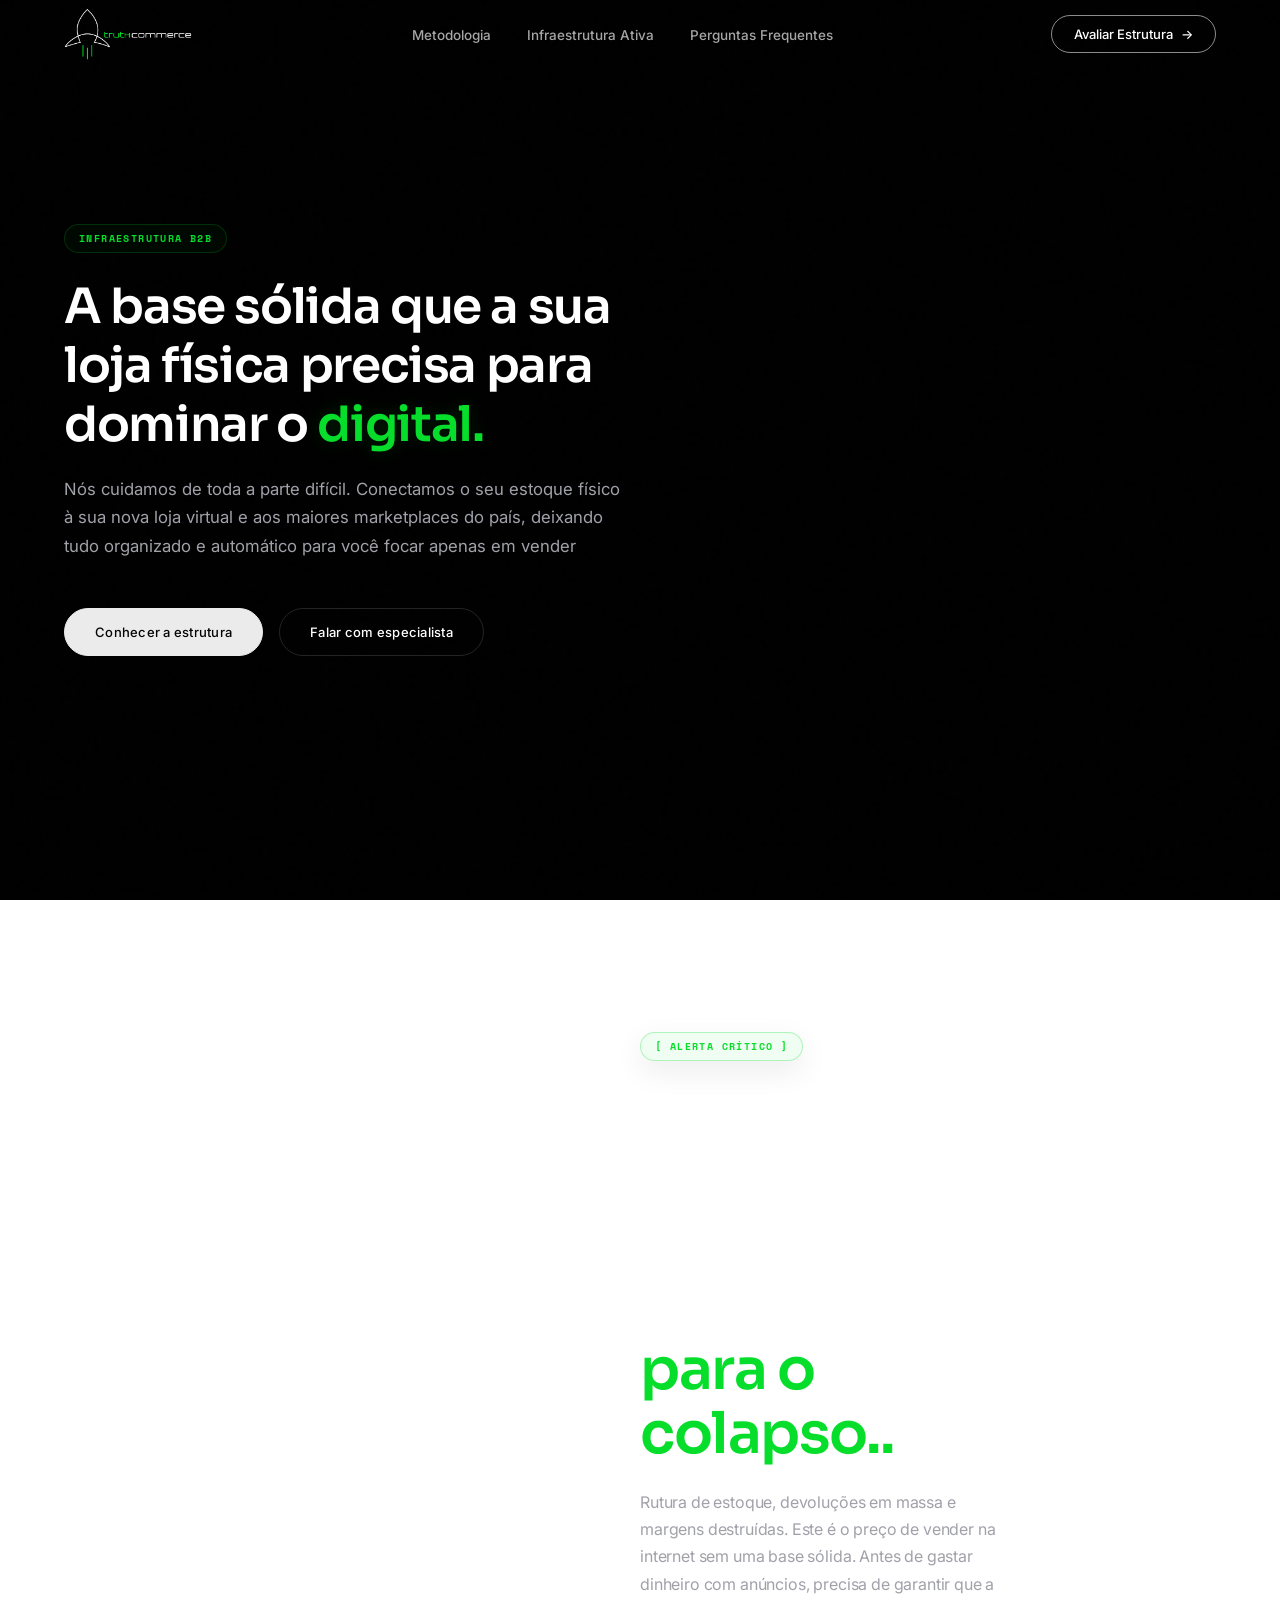
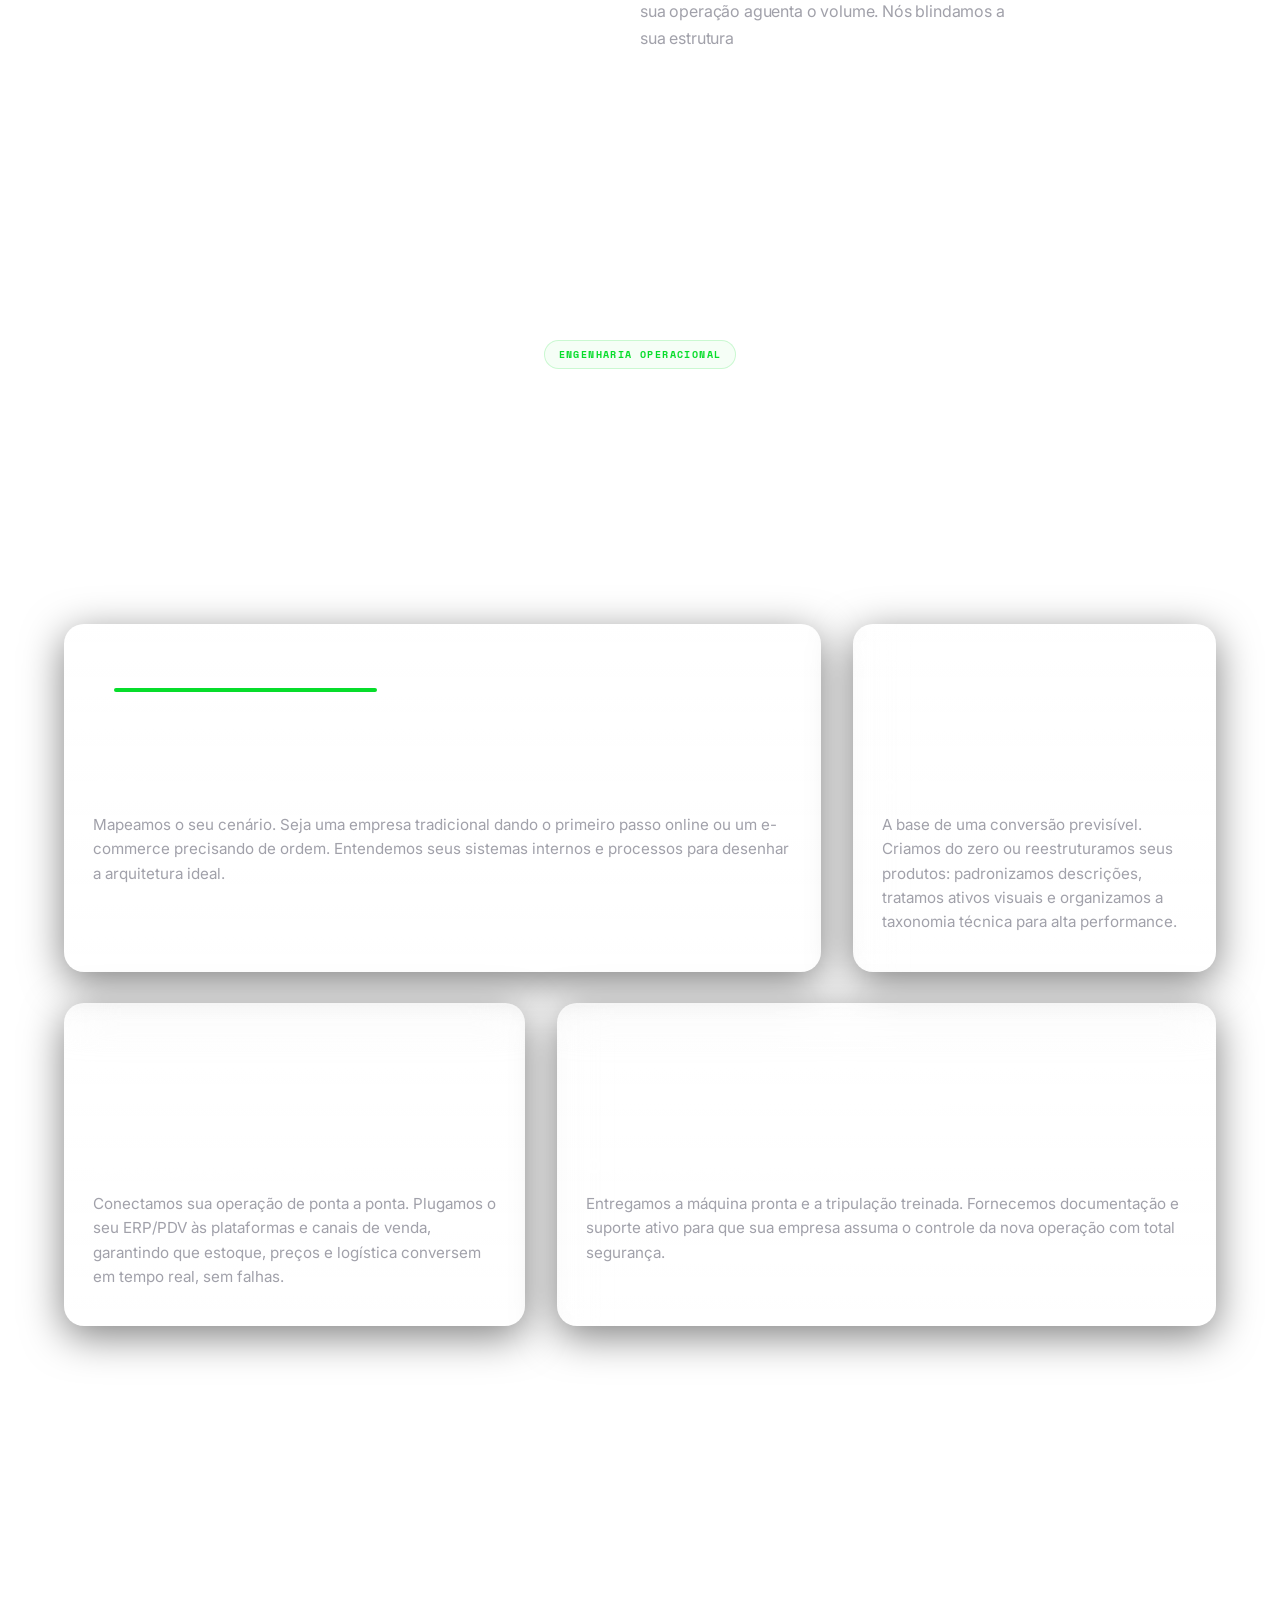
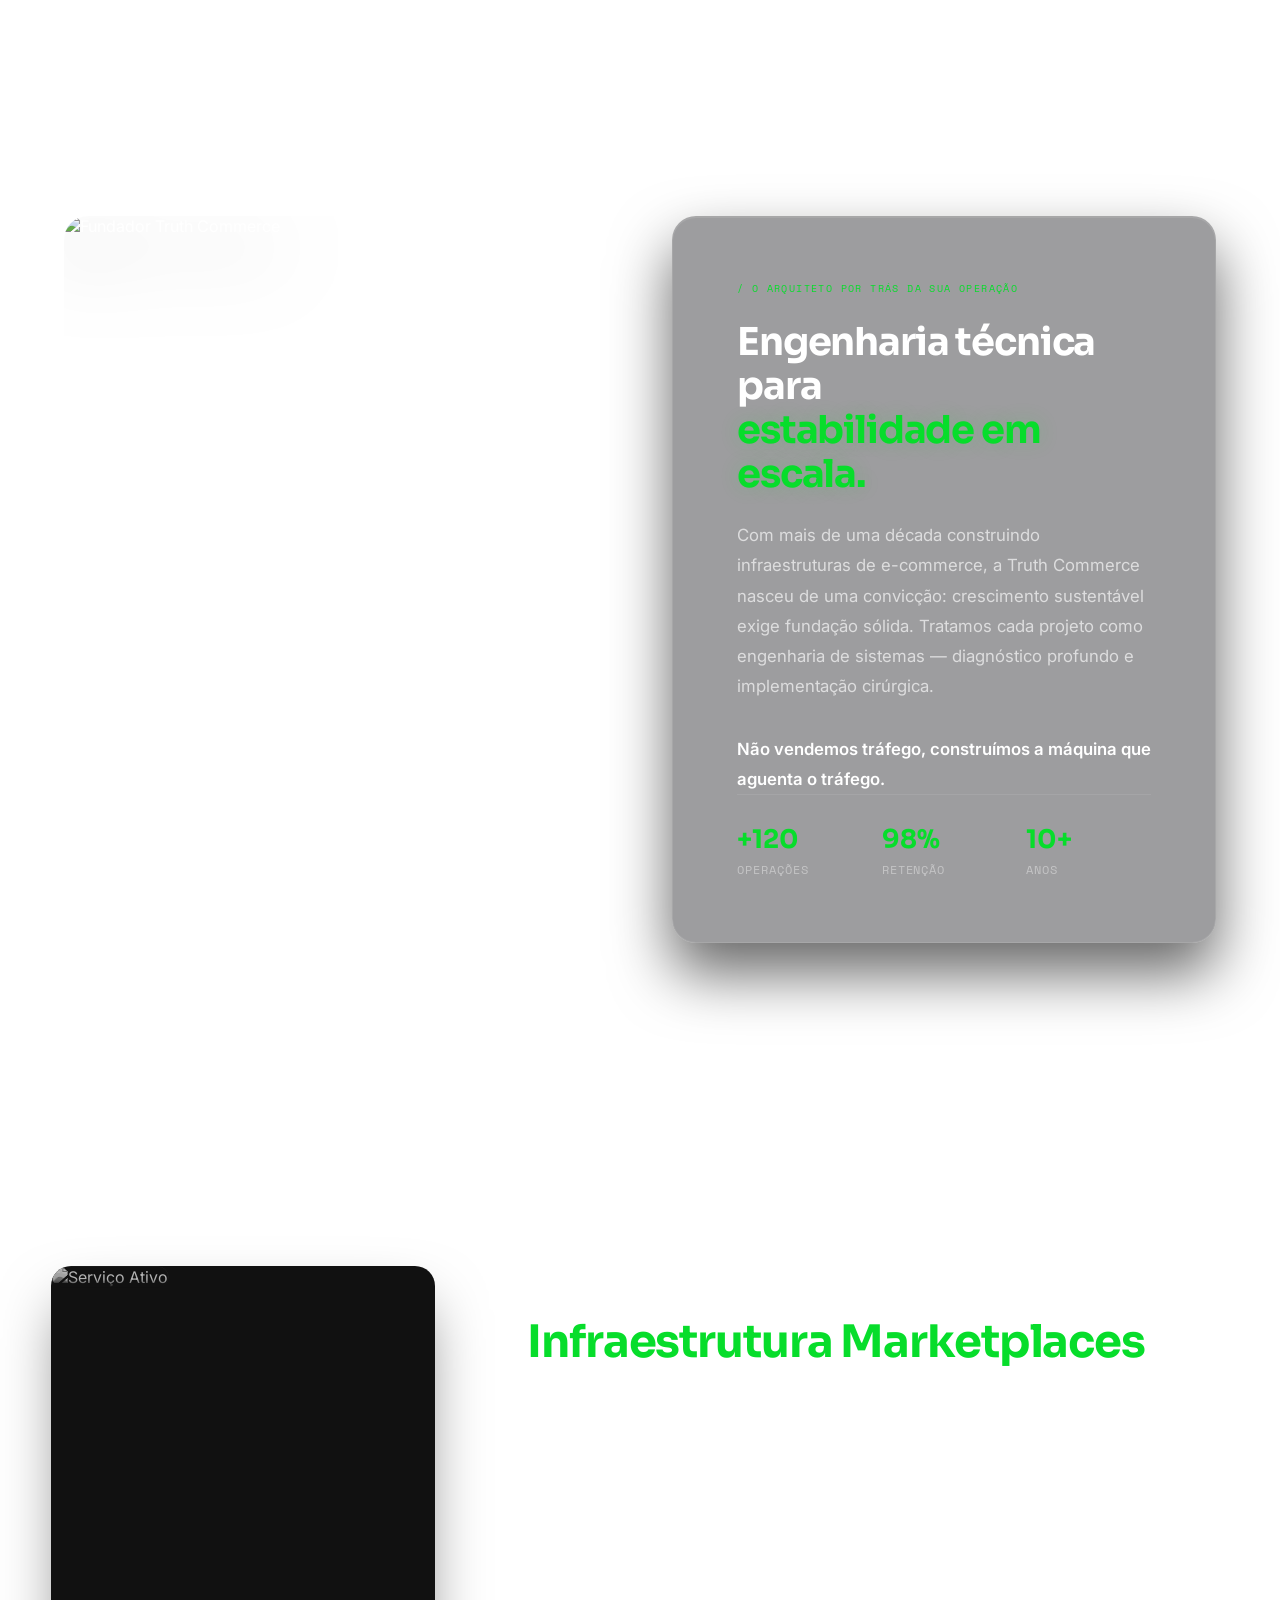
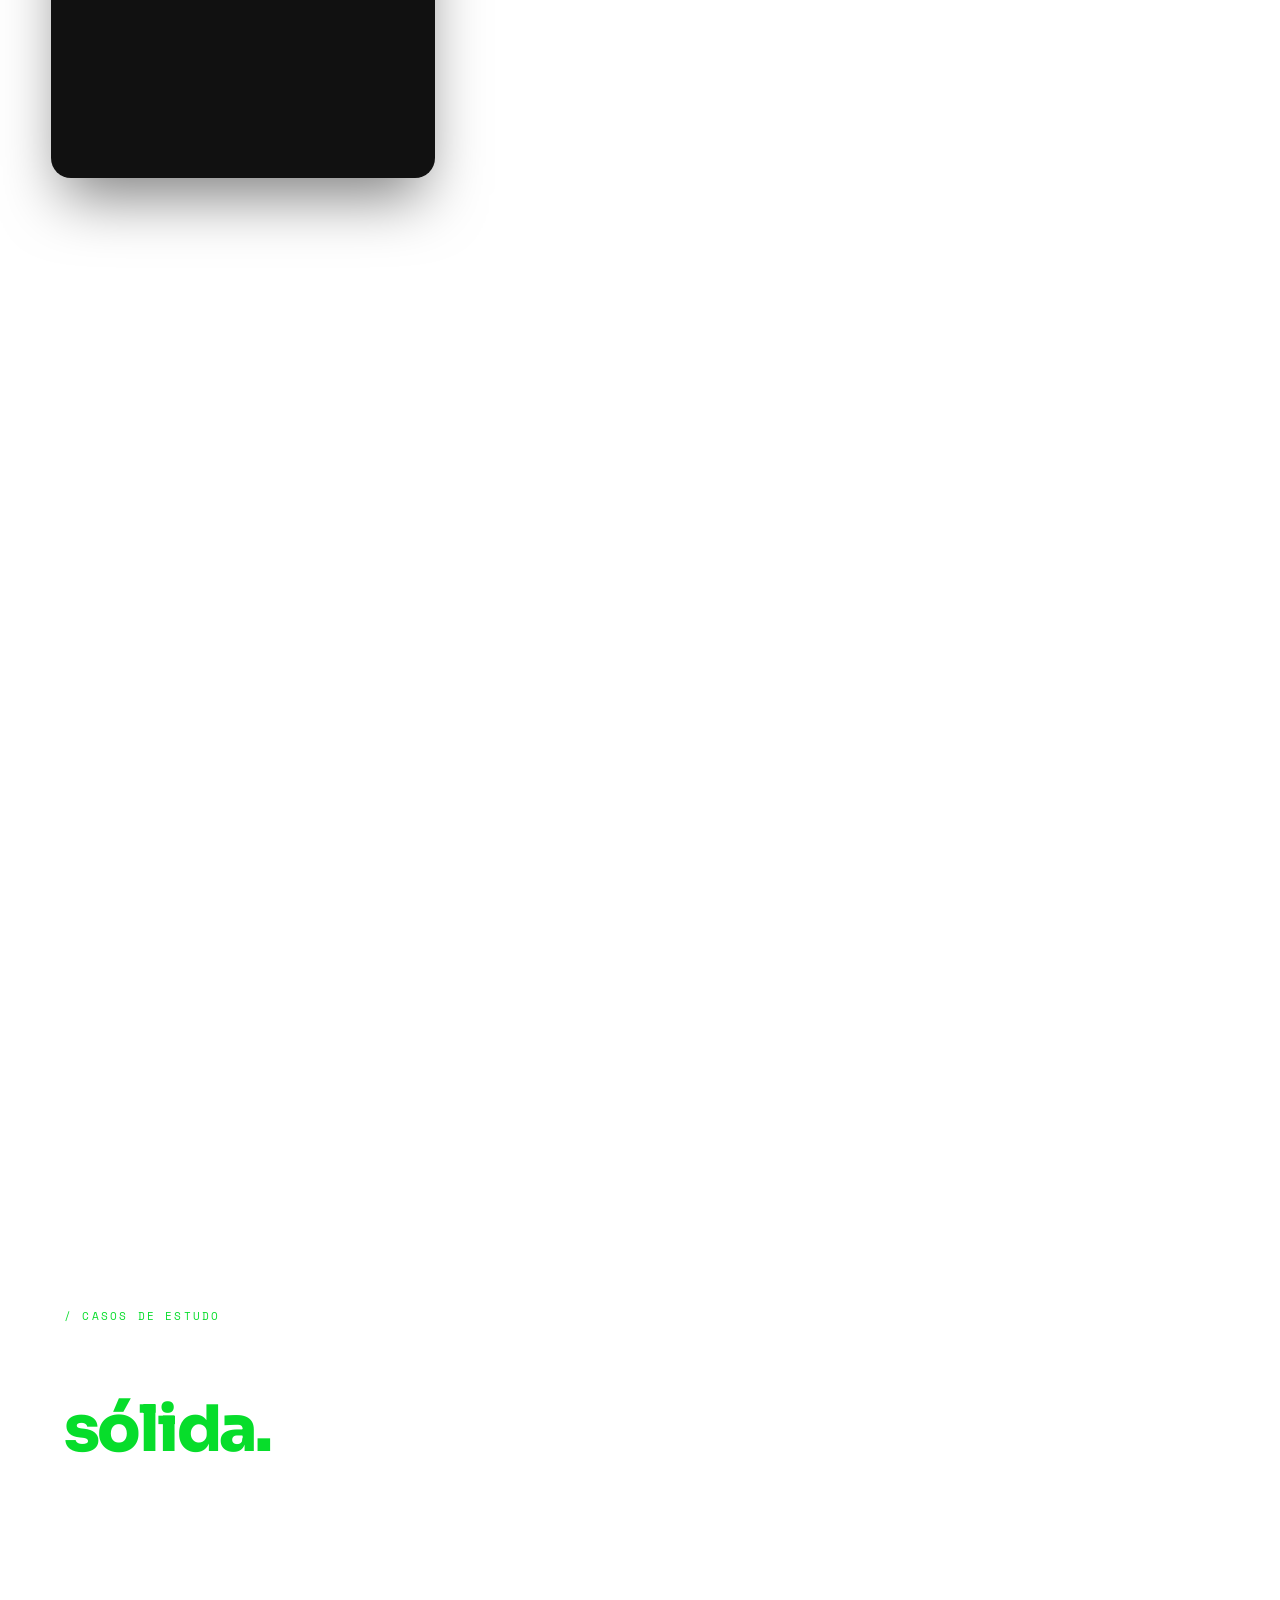
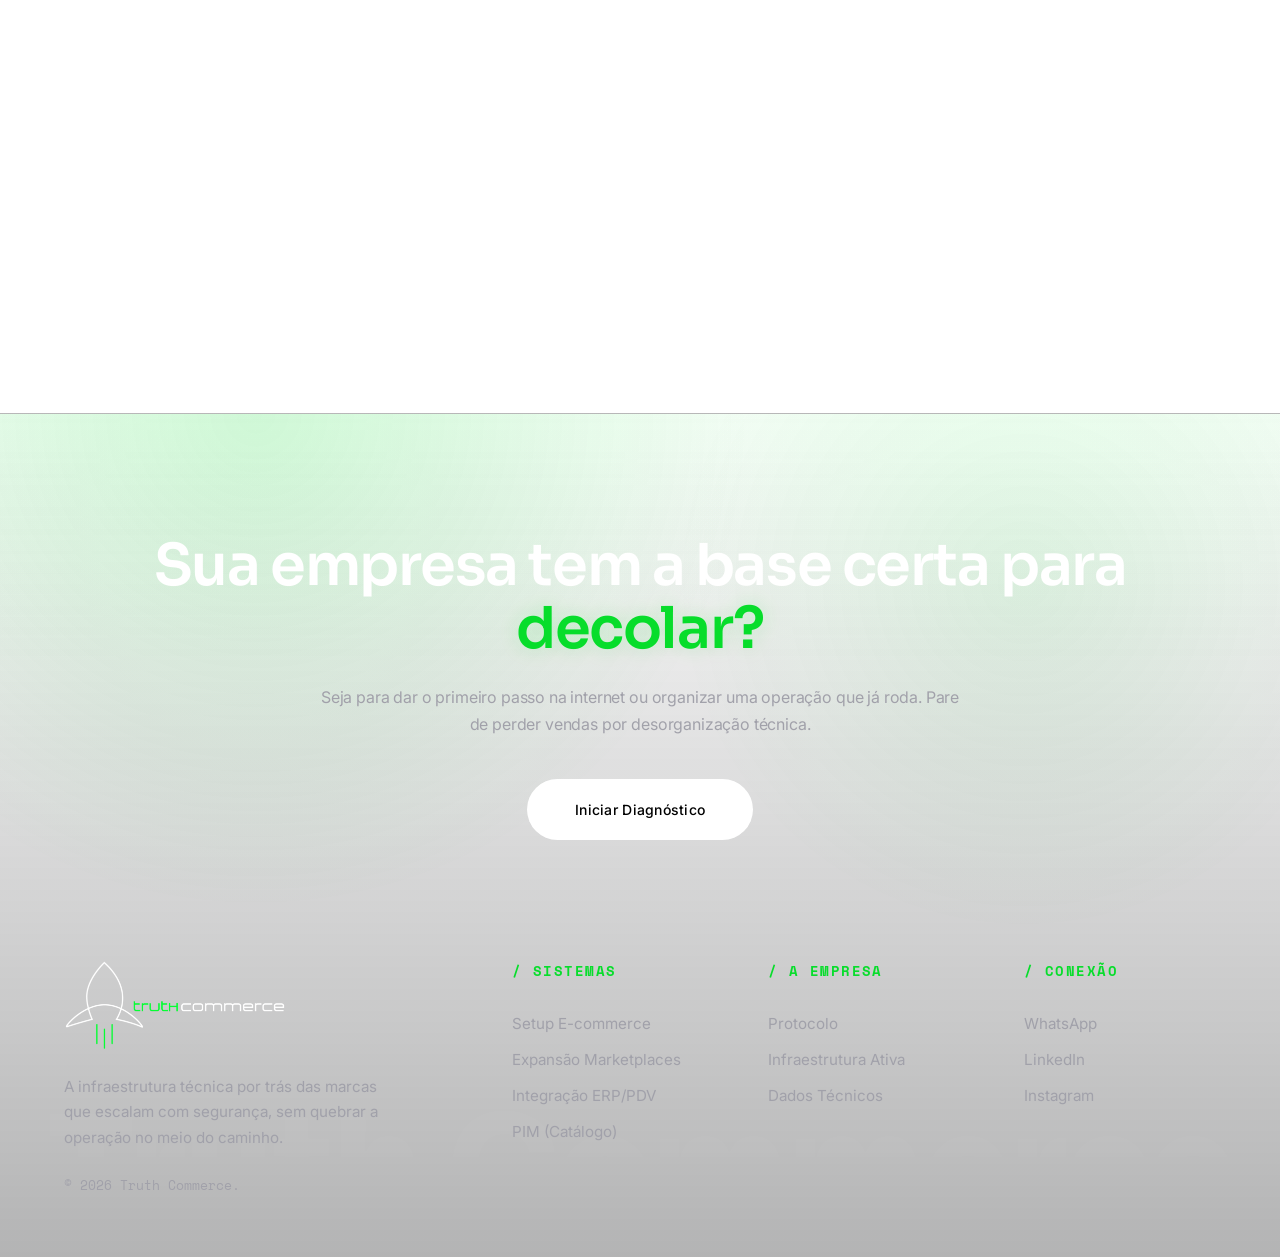
==== commit 3e0d56fb: "colocando nebulosas e estrelas" ====
--- a/index.html
+++ b/index.html
@@ -22,19 +22,17 @@
 
   <link rel="stylesheet" href="styles.css">
 
-  <script src="https://cdnjs.cloudflare.com/ajax/libs/three.js/r128/three.min.js"></script>
-
-  <script src="https://cdn.jsdelivr.net/npm/three@0.128.0/examples/js/loaders/GLTFLoader.js"></script>
-
-  <script src="https://cdnjs.cloudflare.com/ajax/libs/gsap/3.12.5/gsap.min.js"></script>
-
-  <script src="https://cdnjs.cloudflare.com/ajax/libs/gsap/3.12.5/ScrollTrigger.min.js"></script>
-  <script src="https://cdnjs.cloudflare.com/ajax/libs/gsap/3.12.5/Draggable.min.js"></script>
+  <script src="https://cdnjs.cloudflare.com/ajax/libs/three.js/r128/three.min.js" crossorigin="anonymous"></script>
+
+  <script src="https://cdn.jsdelivr.net/npm/three@0.128.0/examples/js/loaders/GLTFLoader.js" crossorigin="anonymous"></script>
+
+  <script src="https://cdnjs.cloudflare.com/ajax/libs/gsap/3.12.5/gsap.min.js" crossorigin="anonymous"></script>
+
+  <script src="https://cdnjs.cloudflare.com/ajax/libs/gsap/3.12.5/ScrollTrigger.min.js" crossorigin="anonymous"></script>
+  <script src="https://cdnjs.cloudflare.com/ajax/libs/gsap/3.12.5/Draggable.min.js" crossorigin="anonymous"></script>
 
   <!-- Lenis Smooth Scroll -->
-  <script src="https://unpkg.com/lenis@1.1.20/dist/lenis.min.js"></script>
-
-  <script src="script.js"></script>
+  <script src="https://unpkg.com/lenis@1.1.20/dist/lenis.min.js" crossorigin="anonymous"></script>
 
 
 </head>
@@ -42,7 +40,7 @@
 
 
 <body>
-  <div class="space-bg"></div>
+  <canvas id="bg-canvas"></canvas>
   <div class="ambient-lighting"></div>
 
 
@@ -129,12 +127,11 @@
 
       <div class="hero-content reveal">
 
-        <div class="tag">System Status: Go</div>
-
-        <h1 class="hero-title">A infraestrutura técnica para o seu e-commerce <span class="accent">escalar.</span></h1>
-
-        <p class="hero-subheadline">Da criação da loja à integração com seu ERP e Marketplaces. Padronizamos sua
-          operação para que você foque apenas em vender.</p>
+        <div class="tag">Infraestrutura B2B</div>
+
+        <h1 class="hero-title">A base sólida que a sua loja física precisa para dominar o <span class="accent">digital.</span></h1>
+
+        <p class="hero-subheadline">Nós cuidamos de toda a parte difícil. Conectamos o seu estoque físico à sua nova loja virtual e aos maiores marketplaces do país, deixando tudo organizado e automático para você focar apenas em vender</p>
 
 
 
@@ -166,13 +163,11 @@
 
       <span class="tag reveal">[ ALERTA CRÍTICO ]</span>
 
-      <h2 class="title-medium reveal">Escalar sem estrutura é <span class="accent">risco de colapso.</span></h2>
+      <h2 class="title-medium reveal">Escalar sem estrutura é o caminho mais rápido <span class="accent">para o colapso..</span></h2>
 
       <p class="subtext reveal">
 
-        Tentar vender no digital sem uma base técnica sólida é o atalho para ruptura de estoque, devoluções e margens
-        destruídas. Seja na transição do físico para o online ou na profissionalização do que você já vende: antes de
-        investir em tráfego, você precisa de infraestrutura. Nós estabilizamos a operação.
+        Rutura de estoque, devoluções em massa e margens destruídas. Este é o preço de vender na internet sem uma base sólida. Antes de gastar dinheiro com anúncios, precisa de garantir que a sua operação aguenta o volume. Nós blindamos a sua estrutura
 
       </p>
 
@@ -350,6 +345,7 @@
   <!--  CEO AUTHORITY SECTION                  -->
   <!-- ======================================= -->
   <section id="ceo">
+
     <div class="ceo-grid">
       <div class="ceo-img-col reveal">
         <img class="ceo-cutout" src="anilo-foppa.png" alt="Fundador Truth Commerce">
@@ -453,20 +449,14 @@
       <div class="services-container">
 
         <div class="services-img-col">
-
           <div class="services-img-wrapper">
-
-            <img id="service-img"
+            <img id="service-img" style="opacity: 0; transition: opacity 0.3s ease;"
               src="https://images.unsplash.com/photo-1460925895917-afdab827c52f?q=80&w=800&auto=format&fit=crop"
               alt="Serviço Ativo">
-
-          </div>
-
-        </div>
-
+          </div>
+        </div>
         <ul class="services-list">
-
-          <li class="service-item active"
+          <li class="service-item"
             data-img="https://images.unsplash.com/photo-1460925895917-afdab827c52f?q=80&w=800&auto=format&fit=crop">
             <div class="service-title">Infraestrutura Marketplaces</div>
             <img src="https://images.unsplash.com/photo-1460925895917-afdab827c52f?q=80&w=800&auto=format&fit=crop"
@@ -556,17 +546,30 @@
 
 
 
-  <!-- SHOWREEL / DEPOIMENTOS -->
-  <div id="dep-hero" class="dep-hero-section">
-    <span style="color: var(--green); font-family: 'Space Mono', monospace; font-size: 12px; letter-spacing: 2px;">OS
-      NOSSOS RESULTADOS</span>
-    <h1 style="font-family:'Sora',sans-serif;font-size:4rem;margin:10px 0 0;">A Palavra Final.</h1>
-    <p style="color: var(--text-muted); max-width: 500px; text-align: center; margin-top: 20px;">
-      A prova de que a infraestrutura certa escala qualquer negócio.
-      ↓ Faça scroll para assistir ao nosso Showreel.
-    </p>
+  <!-- SHOWREEL / DEPOIMENTOS — Intro (above the video) -->
+  <div class="sr-intro-section" id="sr-intro-section">
+    <div class="sr-intro-grid">
+
+      <!-- Left: Giant title (2 lines) -->
+      <div class="sr-title-block">
+        <span class="sr-label">/ CASOS DE ESTUDO</span>
+        <h2 class="sr-big-title">O resultado de uma base<br><span class="sr-title-green">sólida.</span></h2>
+      </div>
+
+      <!-- Right: Description + CTA -->
+      <div class="sr-desc-block">
+        <p class="sr-desc-text">Esqueça as promessas vazias. Veja como estabilizamos o estoque e multiplicamos as vendas das marcas que confiam a sua operação à Truth Commerce.</p>
+        <a href="#contato" class="sr-cta-pill">
+          <span class="sr-cta-dot"></span>
+          Iniciar diagnóstico
+        </a>
+      </div>
+
+    </div>
+
   </div>
 
+  <!-- The video scroll animation section — UNTOUCHED -->
   <section id="showreel-section">
     <div class="sticky-container">
       <div id="video-start-anchor"></div>
@@ -787,6 +790,7 @@
 
   </footer>
 
+  <script src="script.js"></script>
 </body>
 
 </html>
--- a/styles.css
+++ b/styles.css
@@ -45,7 +45,7 @@
 
   font-family: 'Inter', sans-serif;
 
-  background-color: var(--bg-base);
+  background-color: transparent;
 
   color: var(--text-main);
 
@@ -93,27 +93,15 @@
 
 /* Tech Grid removed - using space-bg */
 
-/* DEEP SPACE BACKGROUND */
-.space-bg {
+/* DEEP SPACE BACKGROUND — canvas único para toda a página */
+#bg-canvas {
   position: fixed;
-  top: 0;
-  left: 0;
+  inset: 0;
   width: 100vw;
   height: 100vh;
   z-index: -2;
   pointer-events: none;
-  background-color: #000000;
-  /* Pure Black */
-  background-image:
-    radial-gradient(2px 2px at 20px 30px, #ffffff, rgba(0, 0, 0, 0)),
-    radial-gradient(2px 2px at 40px 70px, #dddddd, rgba(0, 0, 0, 0)),
-    radial-gradient(1.5px 1.5px at 90px 40px, #ffffff, rgba(0, 0, 0, 0)),
-    radial-gradient(2px 2px at 130px 80px, #aaaaaa, rgba(0, 0, 0, 0)),
-    radial-gradient(1px 1px at 160px 120px, #ffffff, rgba(0, 0, 0, 0)),
-    radial-gradient(2.5px 2.5px at 200px 180px, #dddddd, rgba(0, 0, 0, 0));
-  background-repeat: repeat;
-  background-size: 250px 250px;
-  opacity: 0.5;
+  background: #000000;
 }
 
 
@@ -1250,10 +1238,9 @@
 }
 
 .galilee-card:hover {
-  transform: perspective(1000px) rotateX(4deg) rotateY(-4deg) scale3d(1.02, 1.02, 1.02);
   border-color: rgba(7, 221, 43, 0.4) !important;
   background: rgba(255, 255, 255, 0.06) !important;
-  box-shadow: -10px 20px 40px rgba(7, 221, 43, 0.12) !important;
+  box-shadow: 0 20px 40px rgba(0, 0, 0, 0.6) !important;
 }
 
 
@@ -1431,11 +1418,15 @@
 .services-img-wrapper {
   width: 100%;
   aspect-ratio: 3/4;
-  border-radius: 16px;
+  border-radius: 20px;
   overflow: hidden;
   background: #111;
-  box-shadow: 0 24px 48px -12px rgba(0, 0, 0, 0.4);
+  box-shadow: 0 30px 60px -12px rgba(0, 0, 0, 0.5);
   display: block;
+  pointer-events: none;
+  /* Fixed flickering when mouse is near */
+  position: relative;
+  z-index: 10;
 }
 
 /* Mobile Services: Stacked Brutalist Layout */
@@ -1938,7 +1929,8 @@
   letter-spacing: -0.02em;
 }
 
-Toggle visibility on mobile / tablet @media (max-width: 1024px) {
+/* Toggle visibility on mobile / tablet */
+@media (max-width: 1024px) {
   .desktop-only {
     display: none !important;
   }
@@ -1957,7 +1949,7 @@
   }
 }
 
-END OLD CAROUSEL CSS */
+/* END OLD CAROUSEL CSS */
 
 /* =========================================
        8B. CARROSSEL 3D
@@ -2252,64 +2244,30 @@
 
 
 .faq-wrapper {
-
-  display: grid;
-
-  grid-template-columns: 1fr;
-
-  gap: 48px;
-
+  display: flex;
+  flex-direction: column;
+  align-items: center;
+  gap: 64px;
   width: 100%;
-
-  max-width: 1400px;
-
+  max-width: 900px;
   margin: 0 auto;
-
   padding: 0 clamp(24px, 4vw, 80px);
-
-  align-items: start;
-
-}
-
-@media (min-width: 900px) {
-
-  .faq-wrapper {
-
-    grid-template-columns: clamp(380px, 42vw, 680px) minmax(0, 1fr);
-
-    gap: clamp(40px, 6vw, 120px);
-
-  }
-
-}
-
-
+}
 
 .faq-left-col {
-  justify-self: start;
-  transform: translateX(0);
-}
-
-
+  width: 100%;
+  text-align: center;
+}
 
 .faq-header-title {
-
   font-family: 'Sora', sans-serif;
-
-  font-size: clamp(2.4rem, 5vw, 5rem);
-
+  font-size: clamp(2.4rem, 5vw, 4rem);
   font-weight: 600;
-
-  line-height: 1.0;
-
+  line-height: 1.1;
   letter-spacing: -0.03em;
-
   margin: 0;
-
   color: #FFFFFF;
-
-  max-width: 100%;
-
+  text-align: center;
 }
 
 .faq-list {
@@ -2502,8 +2460,8 @@
 .marquee-item img {
   height: 32px;
   width: auto;
-  /* filter: grayscale(1) brightness(200%);
-      opacity: 0.4; */
+  filter: grayscale(1) brightness(0) invert(1);
+  opacity: 0.5;
   transition: all 0.4s ease;
 }
 
@@ -2638,7 +2596,7 @@
 /* =========================================
        PROTOCOLO DE TRANSIÇÃO DIGITAL
     ========================================= */
-/* #transicao {
+#transicao {
   position: relative;
   z-index: 10;
   padding: 140px 5%;
@@ -2703,7 +2661,7 @@
 }
 
 /* GSAP Active state for glow */
-/* .bento-item.is-active .bento-icon {
+.bento-item.is-active .bento-icon {
   background: rgba(7, 221, 43, 0.1);
   border-color: rgba(7, 221, 43, 0.4);
   box-shadow: 0 0 20px rgba(7, 221, 43, 0.2);
@@ -2739,12 +2697,12 @@
   background: var(--green);
   box-shadow: 0 10px 40px rgba(7, 221, 43, 0.3);
   transform: scale(1.02);
-} */
+}
 
 /* =========================================
        DIAGNOSTIC CHECKLIST SECTION
     ========================================= */
-/* #diagnostico {
+#diagnostico {
   position: relative;
   z-index: 10;
   padding: 140px 5%;
@@ -2875,8 +2833,7 @@
 .btn-diag:hover {
   transform: translateY(-3px) scale(1.02);
   box-shadow: 0 0 60px rgba(7, 221, 43, 0.45);
-} */
-
+}
 
 /* =========================================
        MODIFICAÇÃO: margin-top: 0 para o footer não deixar buraco com o FAQ. */
@@ -2978,6 +2935,7 @@
 .footer-col a:hover {
   color: #fff;
 }
+
 
 .bgword {
   position: absolute;
@@ -3012,18 +2970,117 @@
 }
 
 /* ── SHOWREEL (Lusion-style sticky scroll) ─────────────────────────── */
-.dep-hero-section {
-  display: flex;
+/* ── Showreel intro section (above the video) ── */
+.sr-intro-section {
+  position: relative;
+  padding: 5vh 5vw 0;
+  overflow: hidden;
+}
+
+.sr-intro-grid {
+  display: flex;
+  flex-direction: column;
+  gap: 0;
+  width: 100%;
+  margin: 0;
+}
+
+/* ── Giant title block (top-left, full width) ── */
+.sr-title-block {
+  display: flex;
+  flex-direction: column;
+  gap: 16px;
+  max-width: 100%;
+  /* Ensure it can span as far as needed */
+}
+
+.sr-label {
+  font-family: 'Space Mono', monospace;
+  font-size: 11px;
+  letter-spacing: 0.2em;
+  text-transform: uppercase;
+  color: var(--green);
+}
+
+.sr-big-title {
+  font-family: 'Sora', sans-serif;
+  font-size: clamp(2.5rem, 5vw, 4.5rem);
+  font-weight: 800;
+  line-height: 0.95;
+  letter-spacing: -0.04em;
+  color: #fff;
+  margin: 0;
+}
+
+.sr-title-green {
+  color: var(--green);
+}
+
+/* ── Desc block (offset right, below title) ── */
+.sr-desc-block {
+  display: flex;
+  flex-direction: column;
+  gap: 28px;
+  align-items: flex-start;
+  margin-left: auto;
+  margin-right: 5vw;
+  /* Added margin-right to balance */
+  margin-top: 20px;
+  max-width: 440px;
+}
+
+.sr-desc-text {
+  font-family: 'Inter', sans-serif;
+  font-size: clamp(0.95rem, 1.3vw, 1.15rem);
+  line-height: 1.7;
+  color: rgba(255, 255, 255, 0.6);
+  margin: 0;
+}
+
+.sr-cta-pill {
+  display: inline-flex;
   align-items: center;
-  justify-content: center;
-  flex-direction: column;
-  padding: 80px 5%;
+  gap: 10px;
+  border: 1px solid rgba(255, 255, 255, 0.2);
+  border-radius: 100px;
+  padding: 12px 22px;
+  font-family: 'Inter', sans-serif;
+  font-size: 0.9rem;
+  color: #fff;
+  text-decoration: none;
+  transition: border-color 0.3s ease, background 0.3s ease;
+  backdrop-filter: blur(8px);
+  background: rgba(255, 255, 255, 0.05);
+}
+
+.sr-cta-pill:hover {
+  border-color: var(--green);
+  background: rgba(7, 221, 43, 0.08);
+}
+
+.sr-cta-dot {
+  width: 7px;
+  height: 7px;
+  background: var(--green);
+  border-radius: 50%;
+  flex-shrink: 0;
+}
+
+@media (max-width: 768px) {
+  .sr-title-block {
+    max-width: 100%;
+  }
+
+  .sr-desc-block {
+    margin-left: 0;
+    margin-top: 40px;
+  }
 }
 
 #showreel-section {
   position: relative;
   width: 100vw;
-  height: 180vh;
+  height: 120vh;
   margin: 0;
   padding: 0;
   z-index: 10;
@@ -3042,7 +3099,7 @@
 
 #video-start-anchor {
   position: absolute;
-  top: 20vh;
+  top: 5vh;
   left: 5vw;
   width: 35vw;
   aspect-ratio: 16/9;
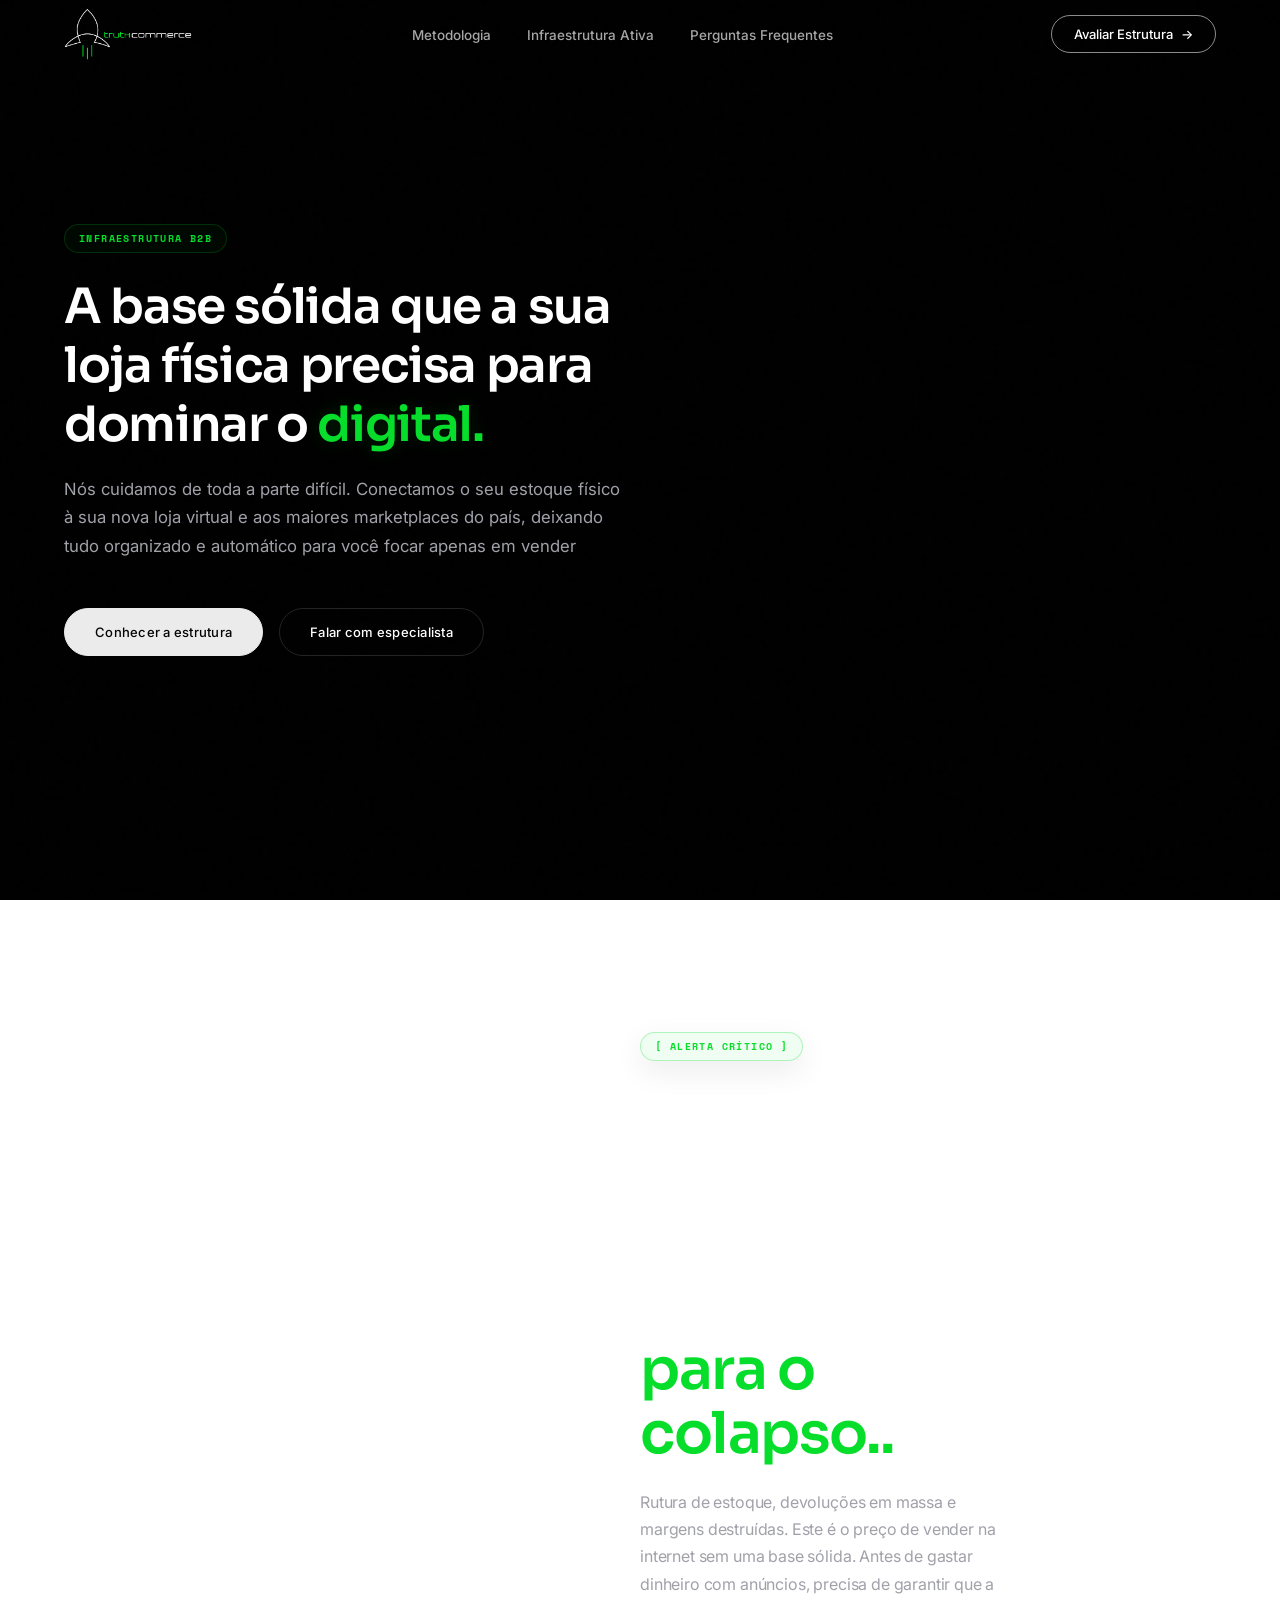
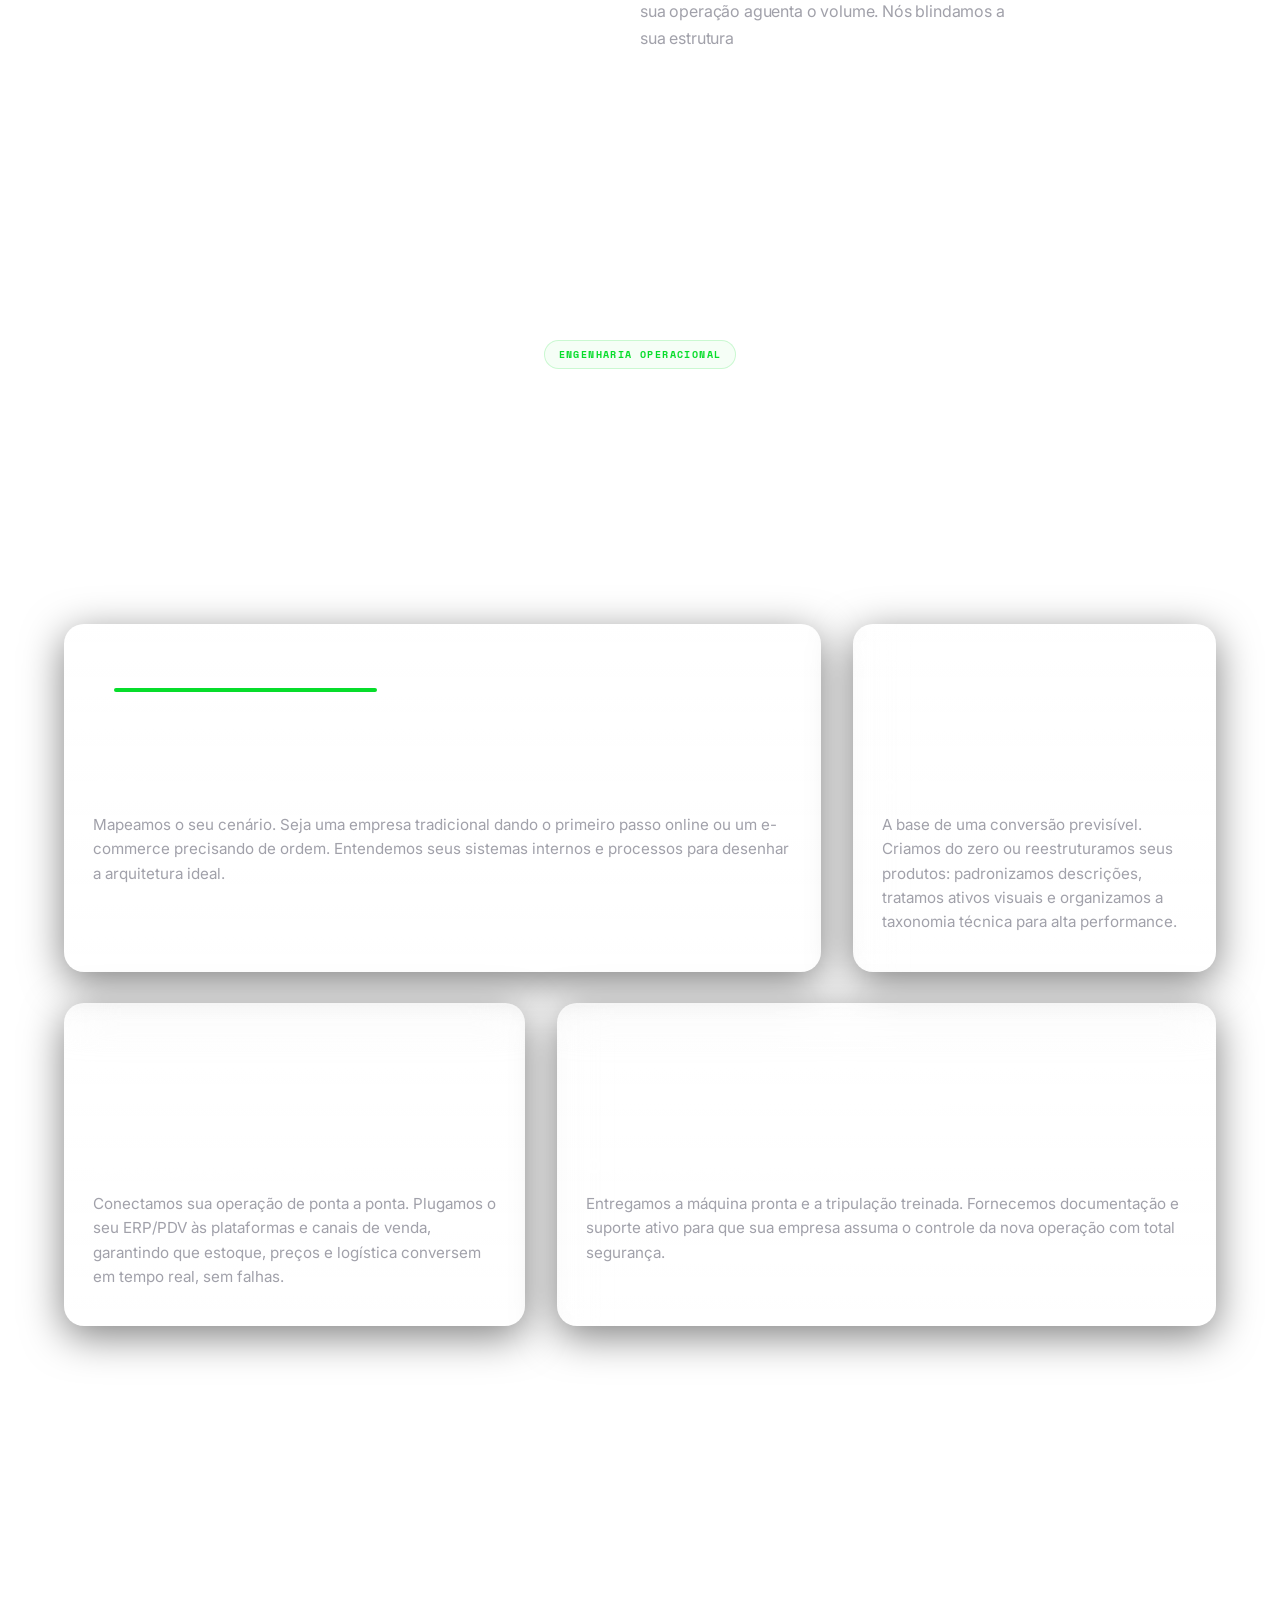
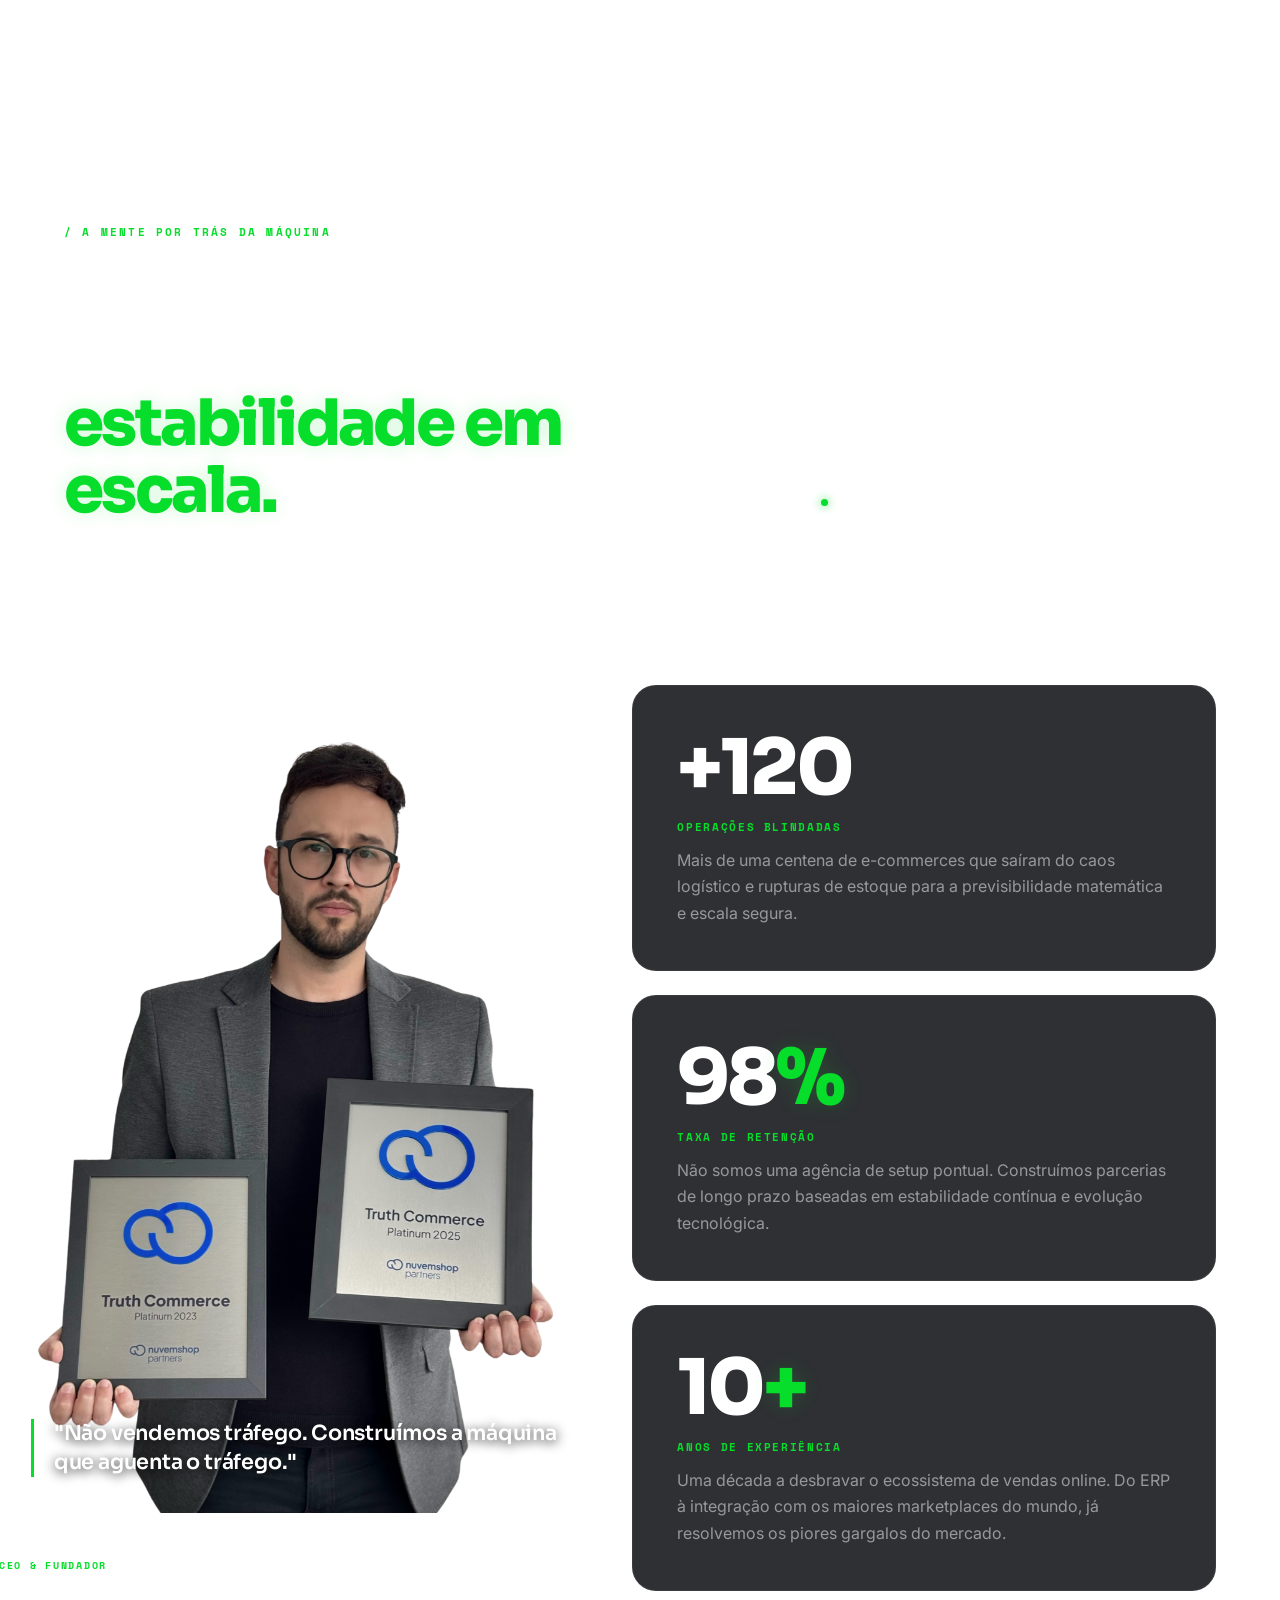
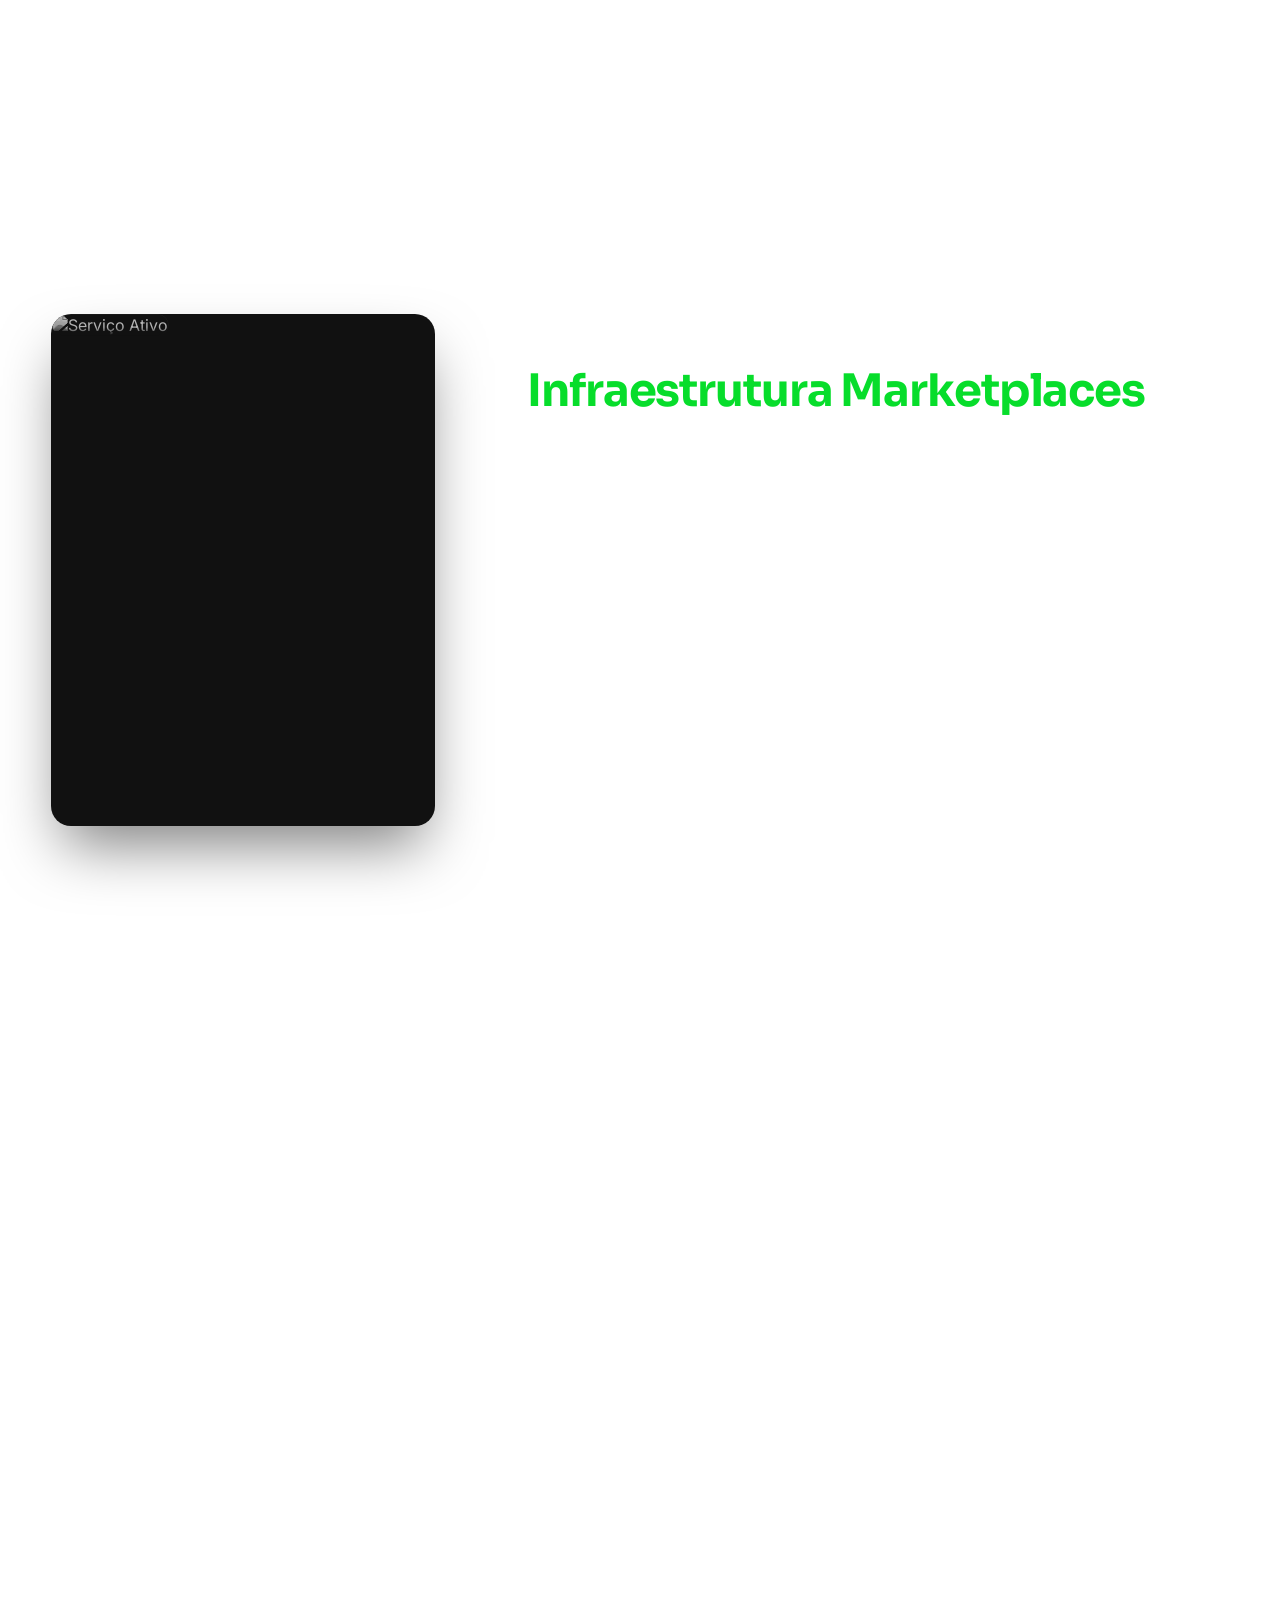
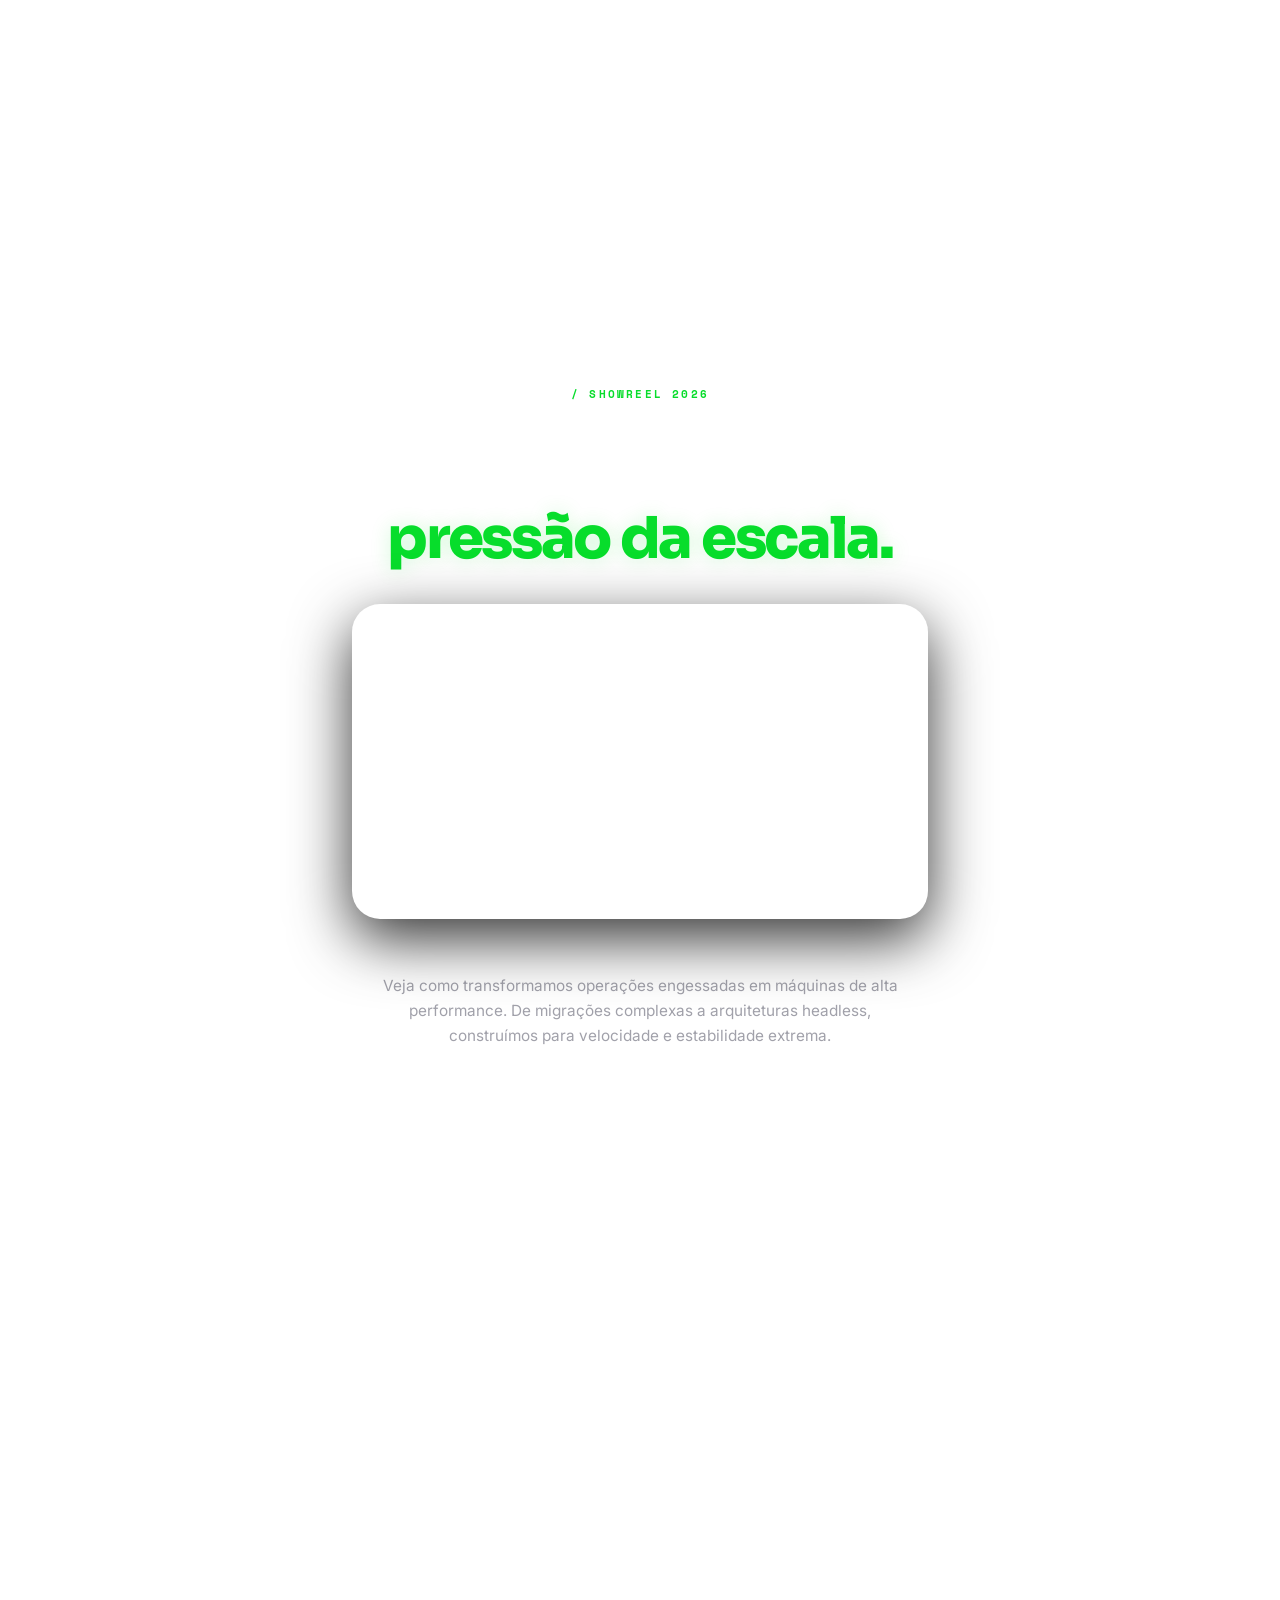
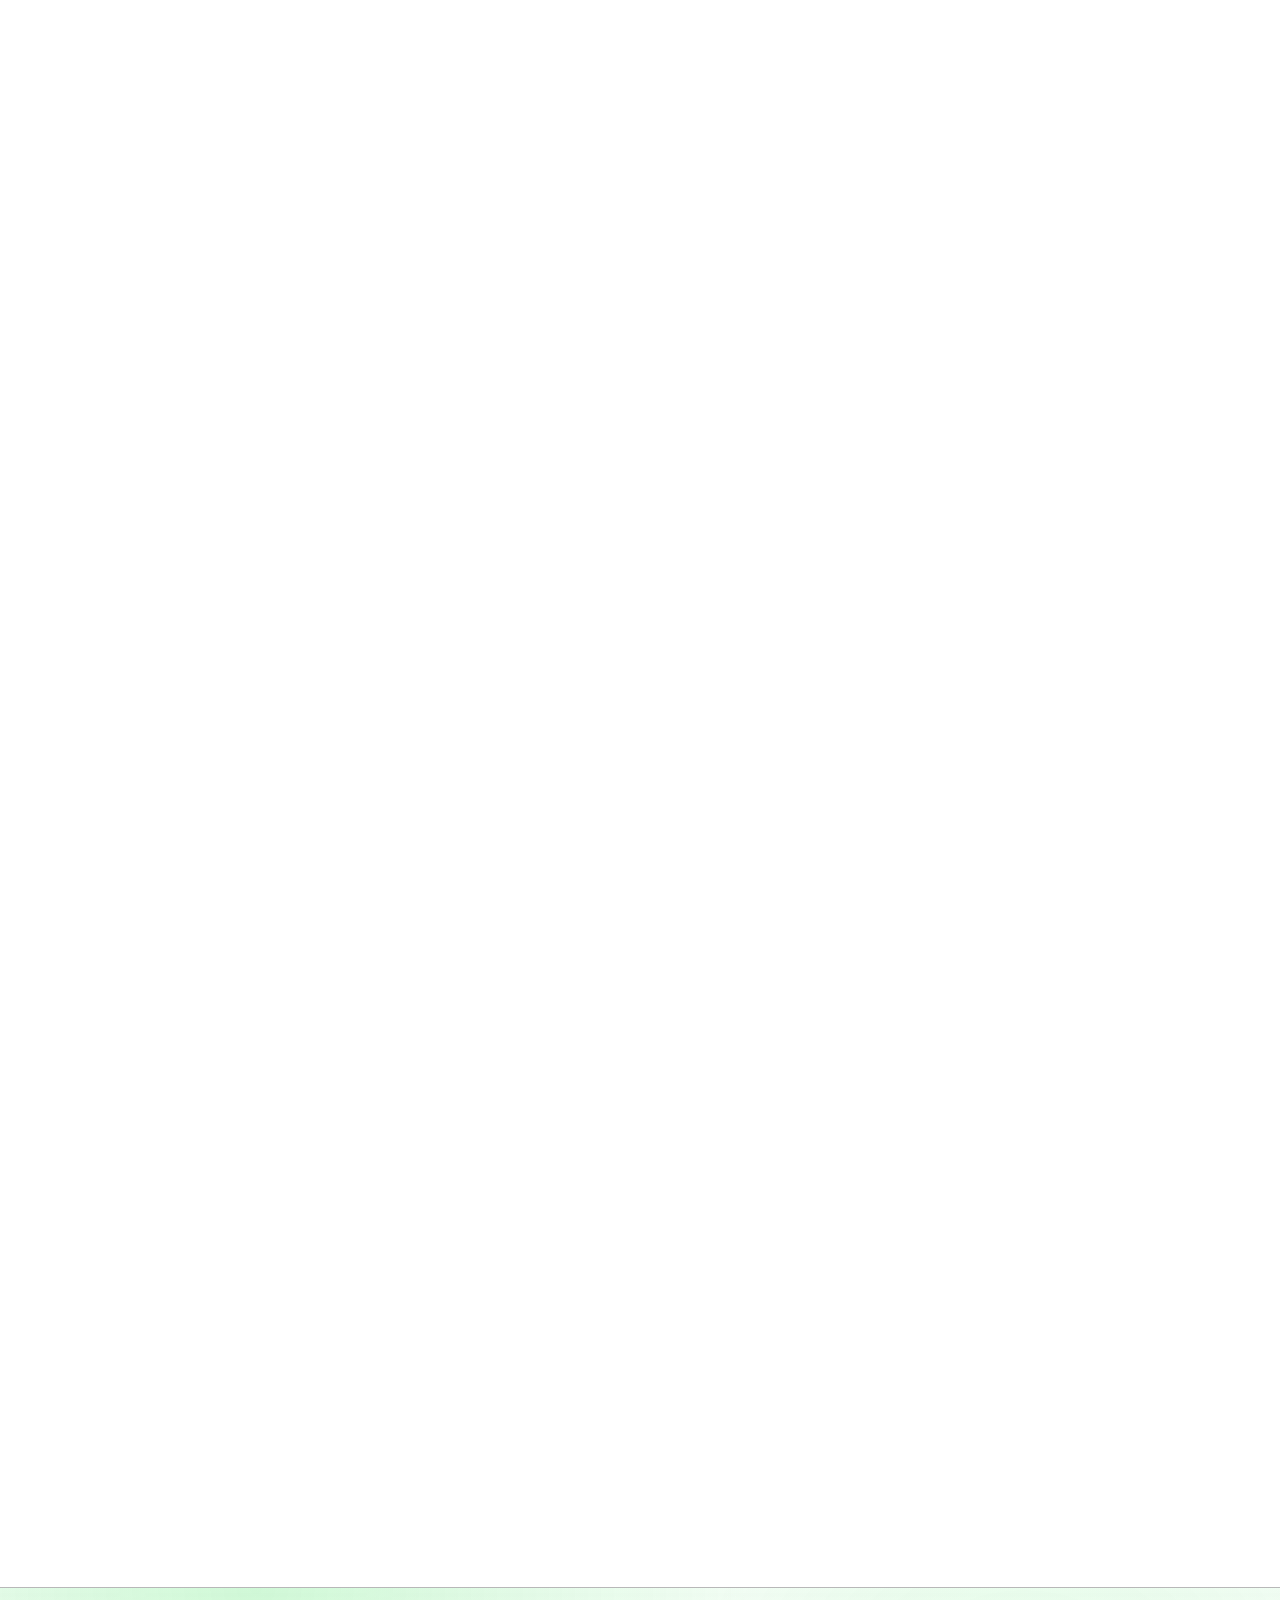
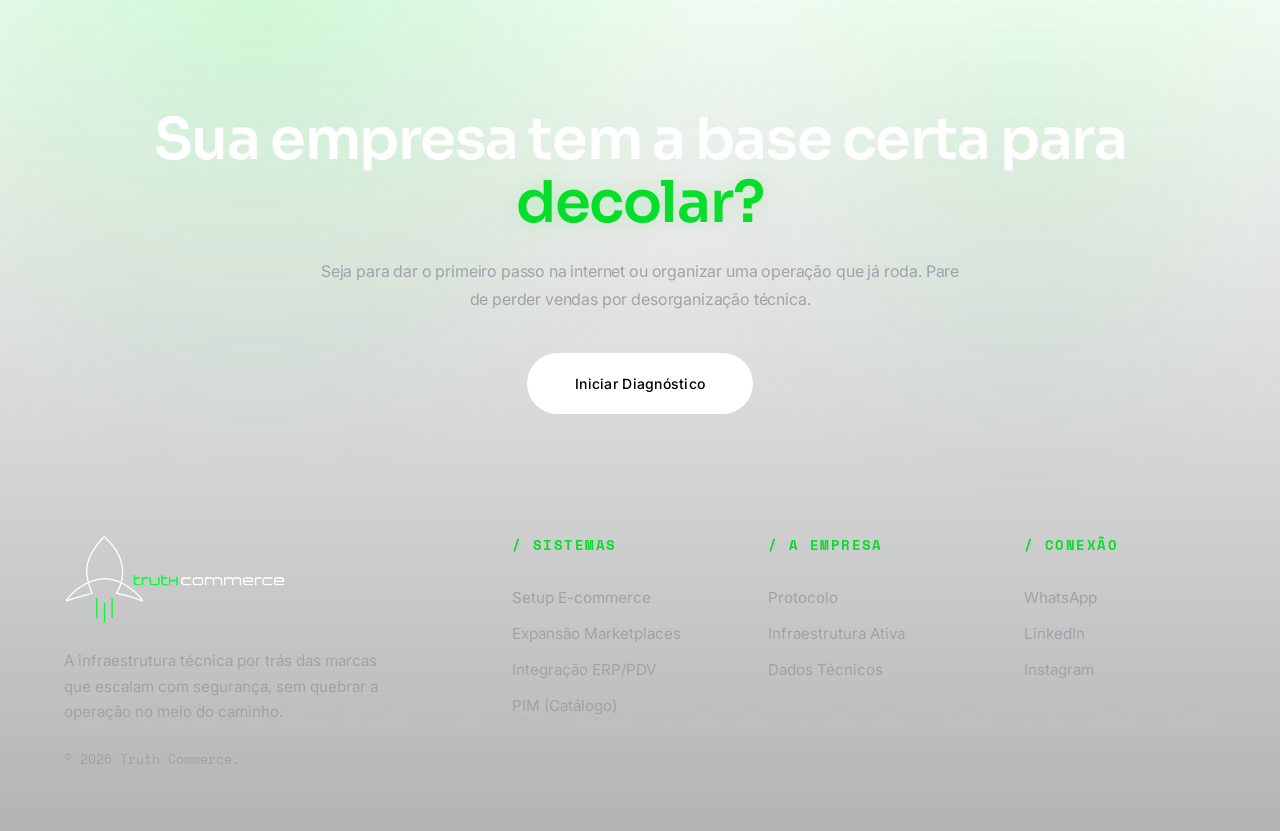
==== commit 6936b49c: "mudanças na seção de CEO e depoimentos" ====
--- a/index.html
+++ b/index.html
@@ -33,6 +33,14 @@
 
   <!-- Lenis Smooth Scroll -->
   <script src="https://unpkg.com/lenis@1.1.20/dist/lenis.min.js" crossorigin="anonymous"></script>
+
+  <!-- YouTube IFrame API -->
+  <script>
+    // Stub: se o YT API carregar antes do script.js, guarda a chamada
+    window._ytAPIReady = false;
+    function onYouTubeIframeAPIReady() { window._ytAPIReady = true; }
+  </script>
+  <script src="https://www.youtube.com/iframe_api"></script>
 
 
 </head>
@@ -345,37 +353,65 @@
   <!--  CEO AUTHORITY SECTION                  -->
   <!-- ======================================= -->
   <section id="ceo">
-
-    <div class="ceo-grid">
-      <div class="ceo-img-col reveal">
-        <img class="ceo-cutout" src="anilo-foppa.png" alt="Fundador Truth Commerce">
-      </div>
-
-      <div class="ceo-text-col reveal">
-        <span class="ceo-tag">/ O Arquiteto por trás da sua operação</span>
-        <h2 class="ceo-title">Engenharia técnica para<br><span class="accent">estabilidade em escala.</span></h2>
-
-        <p class="ceo-bio">Com mais de uma década construindo infraestruturas de e-commerce, a Truth Commerce nasceu de
-          uma convicção: crescimento sustentável exige fundação sólida. Tratamos cada projeto como engenharia de
-          sistemas — diagnóstico profundo e implementação cirúrgica.</p>
-        <p class="ceo-bio" style="font-weight: 600; color: #fff; margin-bottom: 0;">Não vendemos tráfego, construímos a
-          máquina que aguenta o tráfego.</p>
-
-        <div class="ceo-stats">
-          <div>
-            <span class="ceo-stat-num">+120</span>
-            <span class="ceo-stat-label">Operações</span>
-          </div>
-          <div>
-            <span class="ceo-stat-num">98%</span>
-            <span class="ceo-stat-label">Retenção</span>
-          </div>
-          <div>
-            <span class="ceo-stat-num">10+</span>
-            <span class="ceo-stat-label">Anos</span>
-          </div>
-        </div>
-      </div>
+    <div class="ceo-container">
+
+      <!-- INTRO: título grande + descrição + CTA -->
+      <div class="ceo-intro-grid">
+        <div class="ceo-title-block reveal">
+          <span class="ceo-label">/ A Mente por trás da máquina</span>
+          <h2 class="ceo-big-title">Engenharia técnica para<br><span class="accent">estabilidade em escala.</span></h2>
+        </div>
+        <div class="ceo-desc-block reveal">
+          <p class="ceo-desc-text">Com mais de uma década construindo infraestruturas de e-commerce, a Truth Commerce nasceu de uma convicção: crescimento sustentável exige uma fundação cirúrgica.</p>
+          <a href="#contato" class="ceo-cta-pill">
+            <span class="ceo-cta-dot"></span> Iniciar diagnóstico
+          </a>
+        </div>
+      </div>
+
+      <!-- EDITORIAL: foto sticky à esquerda, cards de dados à direita -->
+      <div class="ceo-editorial-container">
+
+        <!-- Esquerda: Foto com quote flutuante + nome -->
+        <div class="ceo-sticky-visual reveal">
+          <div class="ceo-image-mask">
+            <img class="ceo-cutout" src="anilo.png" alt="Anilo Foppa – CEO Truth Commerce">
+            <div class="ceo-image-overlay"></div>
+            <div class="ceo-floating-quote">
+              <p>"Não vendemos tráfego. Construímos a máquina que aguenta o tráfego."</p>
+            </div>
+          </div>
+          <div class="ceo-name-badge">
+            <span class="ceo-name-text">Anilo Foppa</span>
+            <span class="ceo-role-text">CEO &amp; Fundador</span>
+          </div>
+        </div>
+
+        <!-- Direita: Cards de dados com scroll -->
+        <div class="ceo-scrolling-data">
+
+          <div class="ceo-data-card reveal">
+            <div class="data-num">+120</div>
+            <div class="data-label">Operações Blindadas</div>
+            <p>Mais de uma centena de e-commerces que saíram do caos logístico e rupturas de estoque para a previsibilidade matemática e escala segura.</p>
+          </div>
+
+          <div class="ceo-data-card reveal">
+            <div class="data-num">98<span class="accent">%</span></div>
+            <div class="data-label">Taxa de Retenção</div>
+            <p>Não somos uma agência de setup pontual. Construímos parcerias de longo prazo baseadas em estabilidade contínua e evolução tecnológica.</p>
+          </div>
+
+          <div class="ceo-data-card reveal">
+            <div class="data-num">10<span class="accent">+</span></div>
+            <div class="data-label">Anos de Experiência</div>
+            <p>Uma década a desbravar o ecossistema de vendas online. Do ERP à integração com os maiores marketplaces do mundo, já resolvemos os piores gargalos do mercado.</p>
+          </div>
+
+        </div>
+
+      </div>
+
     </div>
   </section>
 
@@ -546,54 +582,52 @@
 
 
 
-  <!-- SHOWREEL / DEPOIMENTOS — Intro (above the video) -->
-  <div class="sr-intro-section" id="sr-intro-section">
-    <div class="sr-intro-grid">
-
-      <!-- Left: Giant title (2 lines) -->
-      <div class="sr-title-block">
-        <span class="sr-label">/ CASOS DE ESTUDO</span>
-        <h2 class="sr-big-title">O resultado de uma base<br><span class="sr-title-green">sólida.</span></h2>
-      </div>
-
-      <!-- Right: Description + CTA -->
-      <div class="sr-desc-block">
-        <p class="sr-desc-text">Esqueça as promessas vazias. Veja como estabilizamos o estoque e multiplicamos as vendas das marcas que confiam a sua operação à Truth Commerce.</p>
-        <a href="#contato" class="sr-cta-pill">
-          <span class="sr-cta-dot"></span>
-          Iniciar diagnóstico
-        </a>
-      </div>
-
-    </div>
-
+  <!-- SHOWREEL SECTION -->
+  <div class="sr-scroll-track" id="showreel">
+    <div class="sr-sticky-frame">
+
+      <!-- Textos Introdutórios -->
+      <div class="sr-intro-layer" id="sr-intro">
+        <span class="sr-label-tag">/ SHOWREEL 2026</span>
+        <h2 class="sr-main-title">Sistemas que suportam a <span class="accent">pressão da escala.</span></h2>
+        <p class="sr-main-desc">Veja como transformamos operações engessadas em máquinas de alta performance. De migrações complexas a arquiteturas headless, construímos para velocidade e estabilidade extrema.</p>
+      </div>
+
+      <!-- Container do Vídeo -->
+      <div class="sr-video-wrap" id="sr-video-wrap">
+
+        <div class="sr-yt-wrapper">
+          <div id="sr-yt-player"></div>
+        </div>
+
+        <!-- Interface Dashboard (surge no final) -->
+        <div class="sr-ui-layer" id="sr-ui">
+
+          <div class="sr-ui-center">
+            <button class="sr-play-btn">
+              <div class="sr-play-circle">
+                <svg width="24" height="24" viewBox="0 0 24 24" fill="none">
+                  <polygon points="5 3 19 12 5 21 5 3" fill="currentColor"></polygon>
+                </svg>
+              </div>
+              <span class="sr-play-text">PLAY</span>
+            </button>
+          </div>
+
+          <div class="sr-ui-bottom">
+            <div class="sr-status">
+              <div class="sr-status-dot"></div>
+              SYSTEMS ONLINE
+            </div>
+          </div>
+
+        </div>
+
+      </div>
+
+    </div>
   </div>
-
-  <!-- The video scroll animation section — UNTOUCHED -->
-  <section id="showreel-section">
-    <div class="sticky-container">
-      <div id="video-start-anchor"></div>
-      <div id="video-end-anchor"></div>
-
-      <div class="showreel-ui-layer" id="ui-layer">
-        <div class="showreel-labels">
-          <span>Showreel 2026</span>
-          <span>Casos de Estudo</span>
-        </div>
-        <button class="play-reel-btn">
-          <span class="play-text">PLAY</span>
-          <div class="play-icon-wrapper">
-            <svg class="play-icon" viewBox="0 0 24 24">
-              <path d="M5 3l14 9-14 9V3z" />
-            </svg>
-          </div>
-          <span class="play-text">REEL</span>
-        </button>
-      </div>
-    </div>
-  </section>
-
-  <canvas id="canvas-showreel"></canvas>
+  <!-- FIM SHOWREEL -->
 
 
 
--- a/styles.css
+++ b/styles.css
@@ -2416,7 +2416,7 @@
 .marquee-label {
   text-align: center;
   font-family: 'Space Mono', monospace;
-  font-size: 10px;
+  font-size: 13px;
   letter-spacing: 0.15em;
   text-transform: uppercase;
   color: rgba(255, 255, 255, 0.3);
@@ -2472,7 +2472,237 @@
 }
 
 /* =========================================
-       CEO AUTHORITY SECTION FIX
+   SHOWREEL SECTION — LERP Scroll Animation
+========================================= */
+
+.sr-scroll-track {
+  position: relative;
+  width: 100vw;
+  margin-left: calc(-50vw + 50%);
+  height: 220vh;
+  background: transparent;
+}
+
+.sr-sticky-frame {
+  position: sticky;
+  top: 0;
+  left: 0;
+  width: 100vw;
+  height: 100vh;
+  display: flex;
+  align-items: center;
+  justify-content: center;
+  overflow: hidden;
+}
+
+/* Intro layer */
+.sr-intro-layer {
+  position: absolute;
+  inset: 0;
+  display: flex;
+  flex-direction: column;
+  align-items: center;
+  justify-content: center;
+  text-align: center;
+  padding: 0 5%;
+  z-index: 1;
+  pointer-events: none;
+  will-change: opacity, transform;
+}
+
+.sr-label-tag {
+  font-family: 'Space Mono', monospace;
+  font-size: 11px;
+  color: var(--green);
+  text-transform: uppercase;
+  letter-spacing: 0.2em;
+  font-weight: 700;
+  margin-bottom: 24px;
+  display: block;
+  transform: translateY(-26vh);
+}
+
+.sr-main-title {
+  font-family: 'Sora', sans-serif;
+  font-size: clamp(2.2rem, 4.5vw, 4.5rem);
+  font-weight: 800;
+  line-height: 1.1;
+  letter-spacing: -0.04em;
+  margin: 0;
+  max-width: 860px;
+  transform: translateY(-24vh);
+}
+
+.sr-main-desc {
+  font-size: clamp(0.95rem, 1.2vw, 1.1rem);
+  color: var(--text-muted);
+  max-width: 520px;
+  line-height: 1.65;
+  margin-top: 24px;
+  transform: translateY(18vh);
+}
+
+/* Video container */
+.sr-video-wrap {
+  position: relative;
+  width: 45vw;
+  height: 35vh;
+  border-radius: 28px;
+  overflow: hidden;
+  z-index: 5;
+  box-shadow: 0 20px 60px rgba(0,0,0,0.8), 0 0 0 1px rgba(255,255,255,0.05);
+  will-change: width, height, border-radius;
+}
+
+@media (max-width: 768px) {
+  .sr-video-wrap {
+    width: 82vw;
+    height: 28vh;
+  }
+  .sr-main-title { transform: translateY(-15vh); }
+  .sr-label-tag  { transform: translateY(-15vh); }
+  .sr-main-desc  { transform: translateY(18vh); }
+}
+
+.sr-video-wrap:hover {
+  box-shadow: 0 30px 80px rgba(7, 221, 43, 0.15), 0 0 0 1px rgba(255,255,255,0.1);
+}
+
+.sr-video-element {
+  width: 100%;
+  height: 100%;
+  object-fit: cover;
+  opacity: 0.6;
+  will-change: opacity;
+}
+
+/* YouTube wrapper — cobre o container como object-fit: cover */
+.sr-yt-wrapper {
+  position: absolute;
+  inset: 0;
+  overflow: hidden;
+  pointer-events: none;
+  opacity: 0.3;
+  transition: opacity 0.3s ease;
+}
+
+/* O iframe gerado pelo YT IFrame API */
+.sr-yt-wrapper iframe,
+#sr-yt-player {
+  position: absolute;
+  top: 50%;
+  left: 50%;
+  width: max(100%, calc(100vh * 16 / 9));
+  height: max(100%, calc(100vw * 9 / 16));
+  transform: translate(-50%, -50%);
+  border: none;
+  pointer-events: none;
+}
+
+/* Dashboard UI layer */
+.sr-ui-layer {
+  position: absolute;
+  inset: 0;
+  z-index: 10;
+  display: flex;
+  flex-direction: column;
+  justify-content: space-between;
+  padding: clamp(20px, 4vw, 40px);
+  opacity: 0;
+  pointer-events: none;
+  background: linear-gradient(to bottom, rgba(4,5,7,0.7) 0%, transparent 20%, transparent 80%, rgba(4,5,7,0.85) 100%);
+  will-change: opacity;
+}
+
+.sr-hide-mobile { display: block; }
+@media (max-width: 768px) { .sr-hide-mobile { display: none; } }
+
+.sr-ui-center {
+  display: flex;
+  align-items: center;
+  justify-content: center;
+  flex: 1;
+}
+
+.sr-play-btn {
+  background: transparent;
+  border: none;
+  display: flex;
+  align-items: center;
+  gap: 24px;
+  cursor: pointer;
+  color: #fff;
+  transition: transform 0.4s cubic-bezier(0.175, 0.885, 0.32, 1.275);
+}
+
+.sr-play-btn:hover { transform: scale(1.08); }
+
+.sr-play-btn:hover .sr-play-circle {
+  border-color: var(--green);
+  background: rgba(7, 221, 43, 0.1);
+  box-shadow: 0 0 30px rgba(7, 221, 43, 0.4);
+}
+
+.sr-play-circle {
+  width: clamp(60px, 8vw, 80px);
+  height: clamp(60px, 8vw, 80px);
+  border-radius: 50%;
+  border: 1px solid rgba(255,255,255,0.3);
+  display: flex;
+  align-items: center;
+  justify-content: center;
+  transition: all 0.4s ease;
+}
+
+.sr-play-text {
+  font-family: 'Sora', sans-serif;
+  font-size: clamp(2.5rem, 5vw, 6rem);
+  font-weight: 300;
+  letter-spacing: -0.02em;
+}
+
+.sr-ui-bottom {
+  display: flex;
+  justify-content: flex-end;
+  align-items: flex-end;
+}
+
+.sr-ui-bottom p {
+  font-family: 'Inter', sans-serif;
+  font-size: clamp(0.85rem, 1.3vw, 1.1rem);
+  max-width: 400px;
+  color: rgba(255,255,255,0.65);
+  margin: 0;
+  line-height: 1.5;
+}
+
+.sr-status {
+  font-family: 'Space Mono', monospace;
+  font-size: 11px;
+  color: var(--green);
+  display: flex;
+  align-items: center;
+  gap: 8px;
+  text-transform: uppercase;
+  letter-spacing: 0.1em;
+}
+
+.sr-status-dot {
+  width: 8px;
+  height: 8px;
+  background: var(--green);
+  border-radius: 50%;
+  animation: sr-pulse 2s infinite;
+}
+
+@keyframes sr-pulse {
+  0%   { box-shadow: 0 0 0 0 rgba(7, 221, 43, 0.4); }
+  70%  { box-shadow: 0 0 0 10px rgba(7, 221, 43, 0); }
+  100% { box-shadow: 0 0 0 0 rgba(7, 221, 43, 0); }
+}
+
+/* =========================================
+       CEO AUTHORITY SECTION
     ========================================= */
 #ceo {
   position: relative;
@@ -2480,117 +2710,278 @@
   padding: 120px 5%;
 }
 
-.ceo-grid {
-  display: grid;
-  grid-template-columns: 1fr;
-  gap: 40px;
-  align-items: stretch;
+.ceo-container {
   max-width: 1300px;
   margin: 0 auto;
 }
 
+/* --- INTRO GRID: título grande | descrição + CTA --- */
+.ceo-intro-grid {
+  display: flex;
+  flex-direction: column;
+  gap: 40px;
+  margin-bottom: 80px;
+  padding-bottom: 80px;
+  border-bottom: 1px solid rgba(255, 255, 255, 0.06);
+}
+
 @media (min-width: 900px) {
-  .ceo-grid {
-    grid-template-columns: 1fr 1fr;
-    /* Exact 50/50 split */
-    gap: 64px;
-  }
-}
-
-.ceo-img-col {
+  .ceo-intro-grid {
+    flex-direction: row;
+    align-items: flex-end;
+    justify-content: space-between;
+    gap: 60px;
+  }
+}
+
+.ceo-title-block {
+  flex: 1;
+  display: flex;
+  flex-direction: column;
+  gap: 16px;
+  max-width: 680px;
+}
+
+.ceo-label {
+  font-family: 'Space Mono', monospace;
+  font-size: 11px;
+  letter-spacing: 0.2em;
+  text-transform: uppercase;
+  color: var(--green);
+  font-weight: 700;
+}
+
+.ceo-big-title {
+  font-family: 'Sora', sans-serif;
+  font-size: clamp(2.8rem, 5vw, 5rem);
+  font-weight: 800;
+  line-height: 1.05;
+  letter-spacing: -0.04em;
+  margin: 0;
+  color: #fff;
+}
+
+.ceo-desc-block {
+  max-width: 420px;
+  display: flex;
+  flex-direction: column;
+  gap: 28px;
+  align-items: flex-start;
+  flex-shrink: 0;
+}
+
+.ceo-desc-text {
+  font-family: 'Inter', sans-serif;
+  font-size: clamp(0.95rem, 1.2vw, 1.1rem);
+  line-height: 1.75;
+  color: rgba(255, 255, 255, 0.58);
+  margin: 0;
+}
+
+.ceo-cta-pill {
+  display: inline-flex;
+  align-items: center;
+  gap: 10px;
+  border: 1px solid rgba(255, 255, 255, 0.18);
+  border-radius: 100px;
+  padding: 12px 24px;
+  font-family: 'Inter', sans-serif;
+  font-size: 0.9rem;
+  font-weight: 500;
+  color: #fff;
+  text-decoration: none;
+  transition: border-color 0.3s ease, background 0.3s ease;
+  background: rgba(255, 255, 255, 0.02);
+  backdrop-filter: blur(8px);
+  -webkit-backdrop-filter: blur(8px);
+}
+
+.ceo-cta-pill:hover {
+  border-color: var(--green);
+  background: rgba(7, 221, 43, 0.07);
+}
+
+.ceo-cta-dot {
+  width: 7px;
+  height: 7px;
+  background: var(--green);
+  border-radius: 50%;
+  box-shadow: 0 0 10px rgba(7, 221, 43, 0.8);
+  flex-shrink: 0;
+}
+
+/* --- EDITORIAL CONTAINER: foto sticky | cards com scroll --- */
+.ceo-editorial-container {
+  display: flex;
+  flex-direction: column;
+  gap: 40px;
+}
+
+@media (min-width: 1024px) {
+  .ceo-editorial-container {
+    flex-direction: row;
+    align-items: center;
+    gap: 3vw;
+  }
+}
+
+/* Esquerda: Foto Sticky */
+.ceo-sticky-visual {
+  width: 100%;
   position: relative;
+}
+
+@media (min-width: 1024px) {
+  .ceo-sticky-visual {
+    width: 52%;
+    margin-left: -6%;
+    align-self: center;
+    flex-shrink: 0;
+  }
+}
+
+.ceo-image-mask {
   width: 100%;
-  min-height: 400px;
-  border-radius: 24px;
+  position: relative;
   overflow: hidden;
-}
-
-@media (min-width: 900px) {
-  .ceo-img-col {
-    min-height: 100%;
-    /* Match height of the text column */
-  }
 }
 
 img.ceo-cutout {
   width: 100%;
-  height: 100%;
-  object-fit: cover;
+  height: auto;
+  display: block;
+  filter: grayscale(20%);
+  transition: filter 0.8s ease;
+}
+
+.ceo-image-mask:hover img.ceo-cutout {
+  filter: grayscale(0%);
+}
+
+.ceo-image-overlay {
+  display: none;
+}
+
+.ceo-floating-quote {
   position: absolute;
-  inset: 0;
-  filter: grayscale(20%) drop-shadow(0 20px 40px rgba(0, 0, 0, 0.5));
-}
-
-.ceo-text-col {
+  bottom: 36px;
+  left: 36px;
+  right: 36px;
+  border-left: 3px solid var(--green);
+  padding-left: 20px;
+  z-index: 2;
+  pointer-events: none;
+}
+
+.ceo-floating-quote p {
+  font-family: 'Sora', sans-serif;
+  font-size: clamp(1rem, 1.8vw, 1.3rem);
+  font-weight: 600;
+  line-height: 1.4;
+  color: #fff;
+  margin: 0;
+  text-shadow: 0 2px 12px rgba(0, 0, 0, 0.9);
+  letter-spacing: -0.01em;
+}
+
+.ceo-name-badge {
   display: flex;
   flex-direction: column;
-  justify-content: center;
+  gap: 4px;
+  margin-top: 20px;
+  padding-left: 4px;
+}
+
+.ceo-name-text {
+  font-family: 'Sora', sans-serif;
+  font-size: 1.05rem;
+  font-weight: 700;
+  color: #fff;
+}
+
+.ceo-role-text {
+  font-family: 'Space Mono', monospace;
+  font-size: 0.6rem;
+  font-weight: 700;
+  color: var(--green);
+  text-transform: uppercase;
+  letter-spacing: 0.18em;
+}
+
+/* Direita: Cards de Dados */
+.ceo-scrolling-data {
+  width: 100%;
+  display: flex;
+  flex-direction: column;
+  gap: 24px;
+}
+
+@media (min-width: 1024px) {
+  .ceo-scrolling-data {
+    flex: 1;
+    padding-top: 0;
+    padding-bottom: 0;
+  }
+}
+
+.ceo-data-card {
+  background: rgba(10, 12, 16, 0.85);
+  border: 1px solid rgba(255, 255, 255, 0.06);
+  border-radius: 24px;
+  padding: clamp(28px, 4vw, 44px);
+  display: flex;
+  flex-direction: column;
+  gap: 12px;
+  transition: background 0.35s ease, transform 0.35s ease, border-color 0.35s ease, box-shadow 0.35s ease;
   position: relative;
-  z-index: 2;
-  background: rgba(10, 12, 16, 0.4);
-  border: 0.5px solid rgba(255, 255, 255, 0.1);
-  border-radius: 24px;
-  padding: clamp(40px, 5vw, 64px);
-  backdrop-filter: blur(24px);
-  -webkit-backdrop-filter: blur(24px);
-  box-shadow: inset 0 1px 0 rgba(255, 255, 255, 0.1), 0 30px 60px rgba(0, 0, 0, 0.6);
-}
-
-.ceo-tag {
+  overflow: hidden;
+}
+
+.ceo-data-card::before {
+  content: '';
+  position: absolute;
+  top: 0; left: 0; right: 0;
+  height: 2px;
+  background: linear-gradient(90deg, var(--green), transparent);
+  opacity: 0;
+  transition: opacity 0.35s ease;
+}
+
+.ceo-data-card:hover {
+  background: rgba(255, 255, 255, 0.04);
+  transform: translateX(8px);
+  border-color: rgba(255, 255, 255, 0.1);
+  box-shadow: 0 20px 48px rgba(0, 0, 0, 0.5);
+}
+
+.ceo-data-card:hover::before {
+  opacity: 1;
+}
+
+.data-num {
+  font-family: 'Sora', sans-serif;
+  font-size: clamp(3.5rem, 6vw, 5.5rem);
+  font-weight: 800;
+  color: #fff;
+  line-height: 1;
+  letter-spacing: -0.04em;
+}
+
+.data-label {
   font-family: 'Space Mono', monospace;
-  font-size: 10px;
-  letter-spacing: 0.14em;
+  font-size: 11px;
+  letter-spacing: 0.15em;
   text-transform: uppercase;
   color: var(--green);
-  margin-bottom: 24px;
-  display: block;
-}
-
-.ceo-title {
-  font-family: 'Sora', sans-serif;
-  font-size: clamp(1.8rem, 3vw, 3rem);
   font-weight: 700;
-  line-height: 1.15;
-  letter-spacing: -0.03em;
-  margin: 0 0 24px 0;
-  color: #fff;
-}
-
-.ceo-bio {
-  color: rgba(255, 255, 255, 0.65);
-  font-size: 1.05rem;
-  line-height: 1.8;
-  margin: 0 0 32px 0;
-}
-
-/* FIX: Force 3 columns so numbers never wrap */
-.ceo-stats {
-  display: grid;
-  grid-template-columns: repeat(3, 1fr);
-  gap: 20px;
-  margin-top: auto;
-  /* Push to bottom */
-  padding-top: 32px;
-  border-top: 0.5px solid rgba(255, 255, 255, 0.08);
-}
-
-.ceo-stat-num {
-  font-family: 'Sora', sans-serif;
-  font-size: clamp(1.5rem, 2vw, 2.2rem);
-  font-weight: 700;
-  color: var(--green);
-  display: block;
-  line-height: 1;
-}
-
-.ceo-stat-label {
-  font-size: 0.75rem;
-  color: rgba(255, 255, 255, 0.4);
-  display: block;
-  margin-top: 8px;
-  font-family: 'Space Mono', monospace;
-  text-transform: uppercase;
-  letter-spacing: 0.08em;
+}
+
+.ceo-data-card p {
+  font-family: 'Inter', sans-serif;
+  font-size: 1rem;
+  color: rgba(255, 255, 255, 0.5);
+  line-height: 1.65;
+  margin: 0;
 }
 
 /* =========================================
